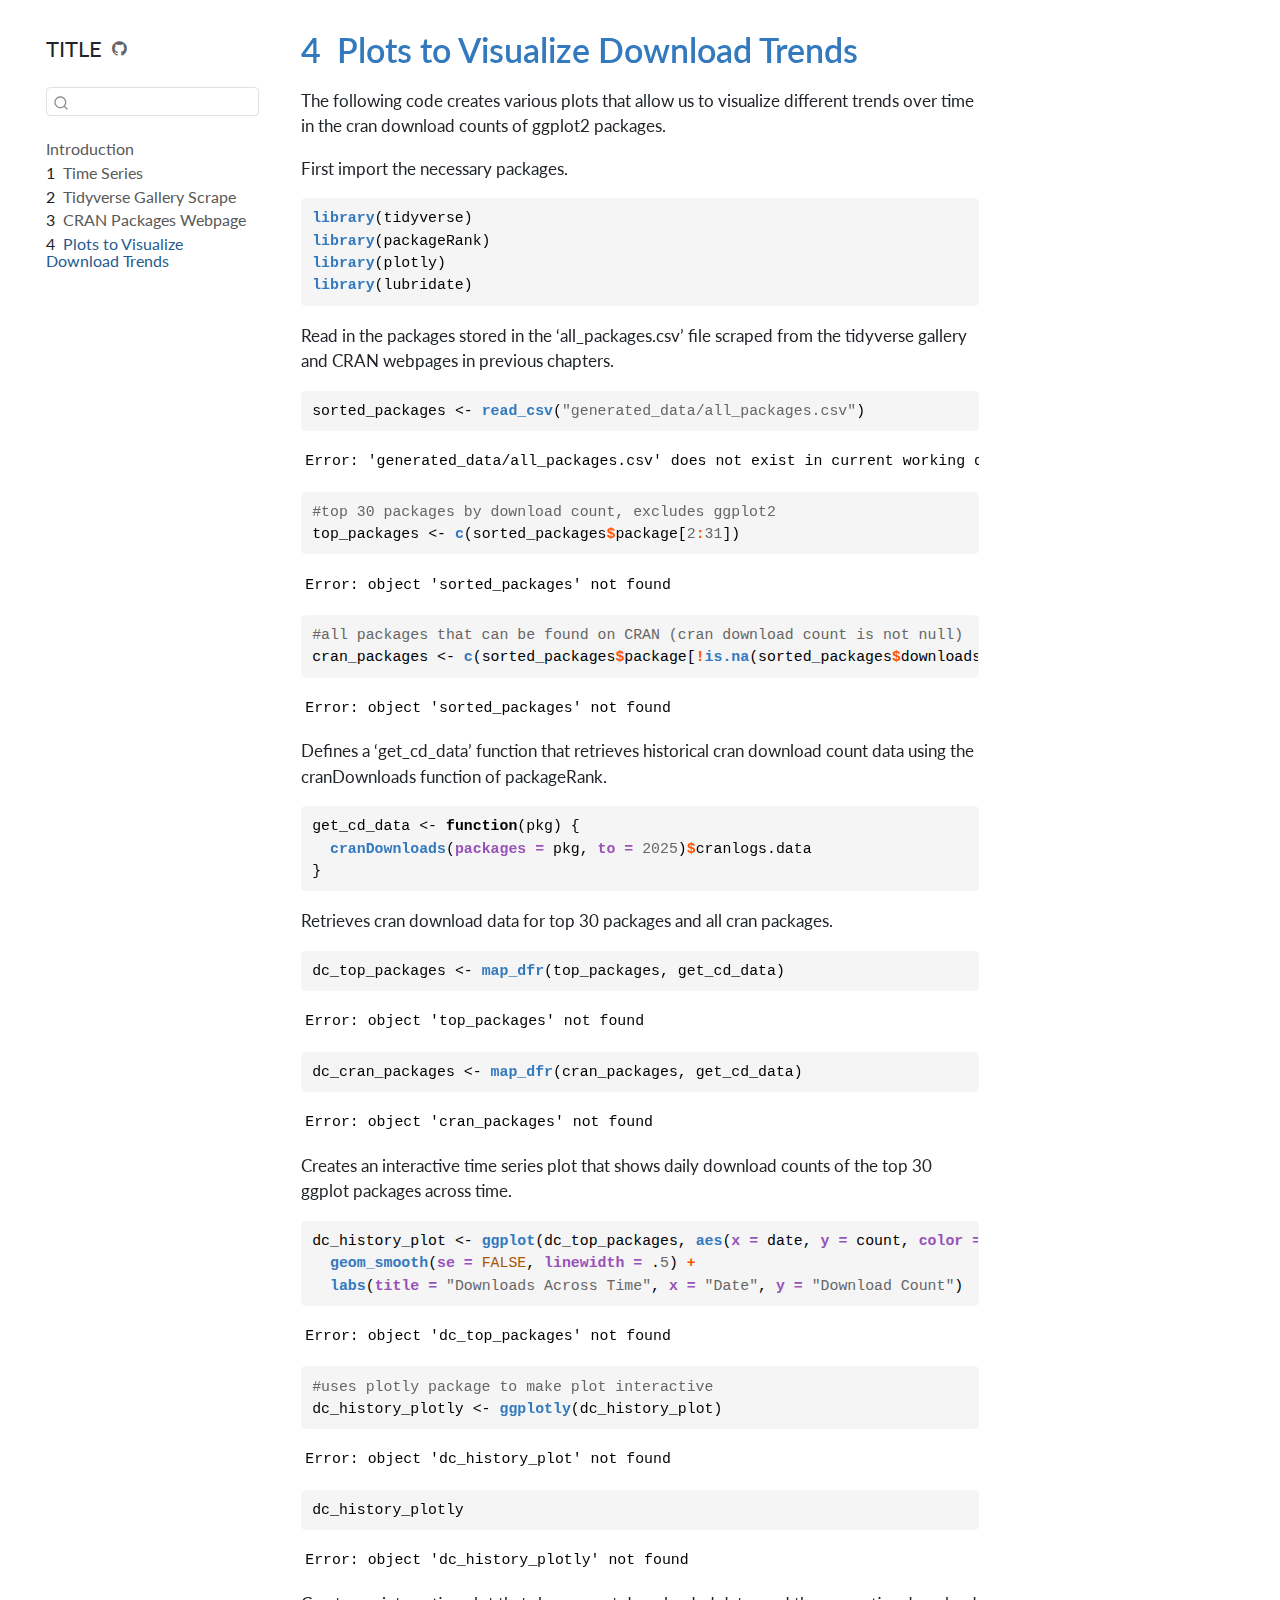
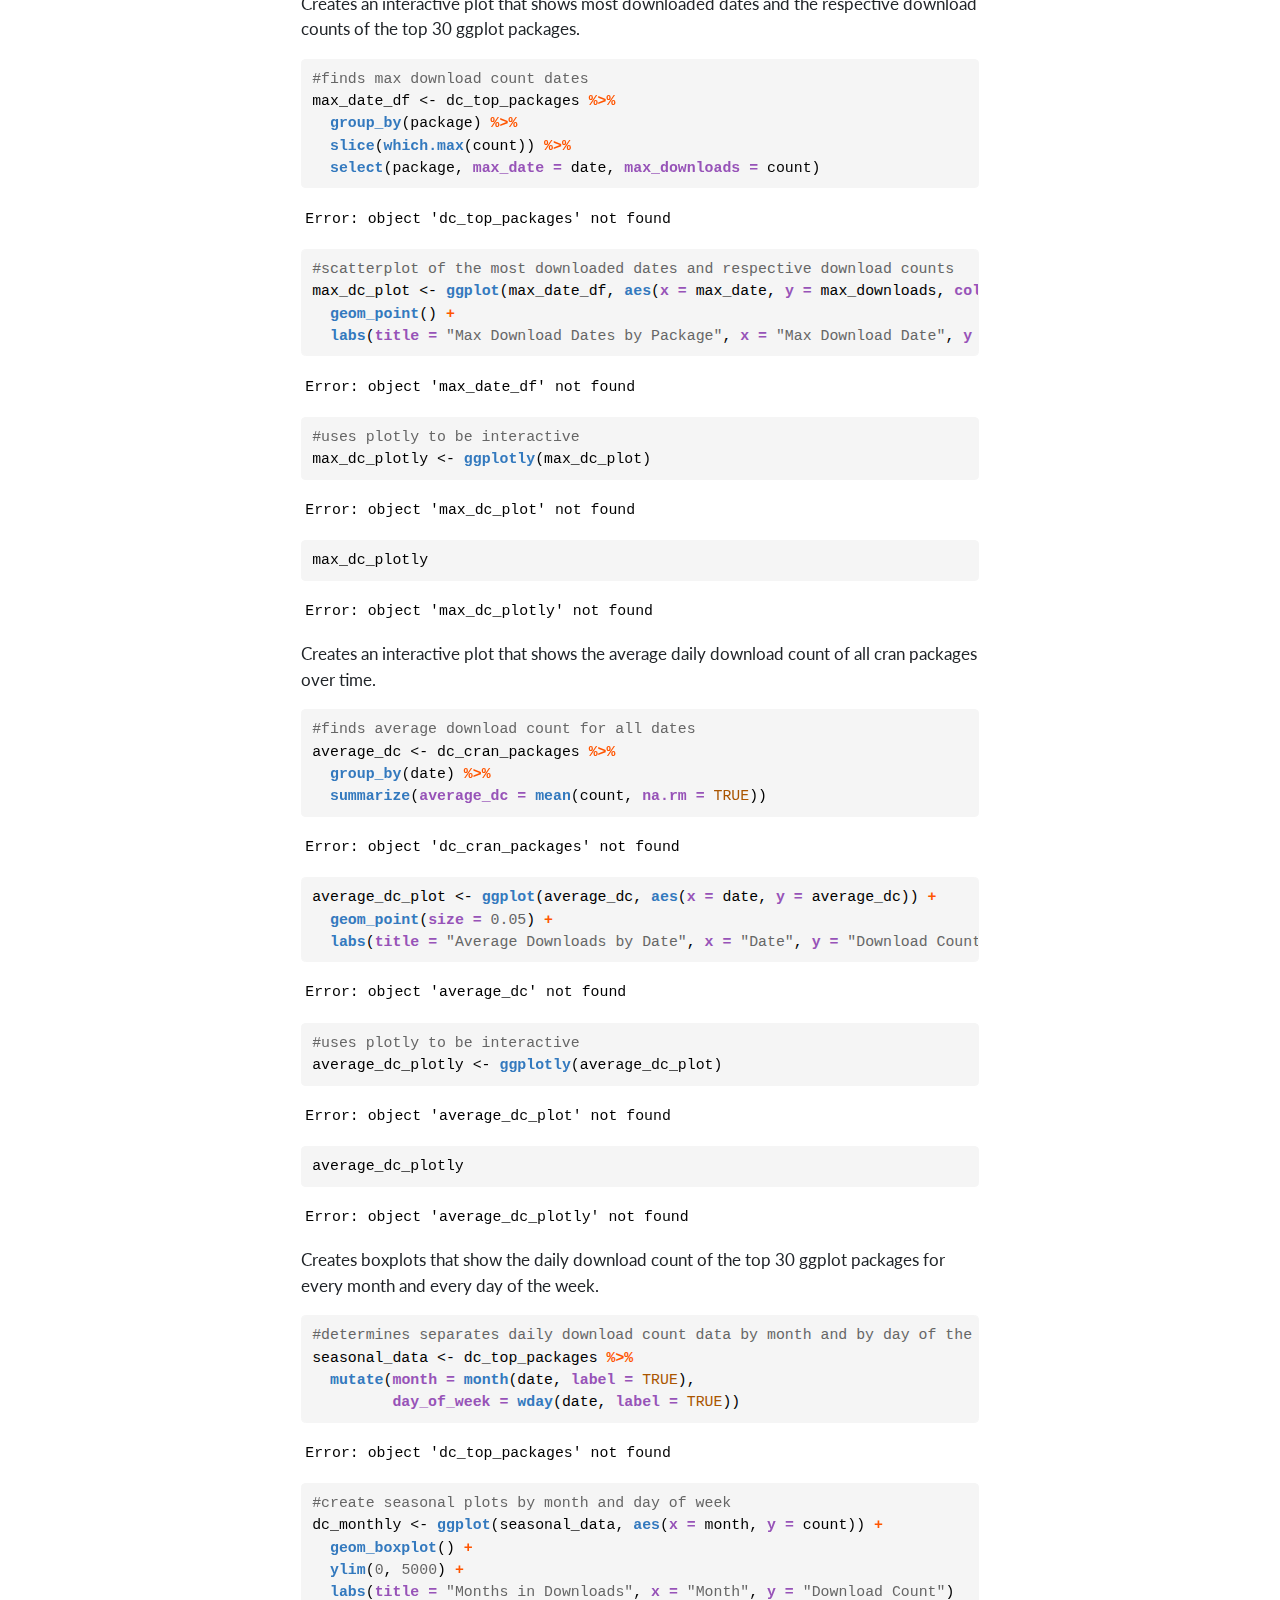
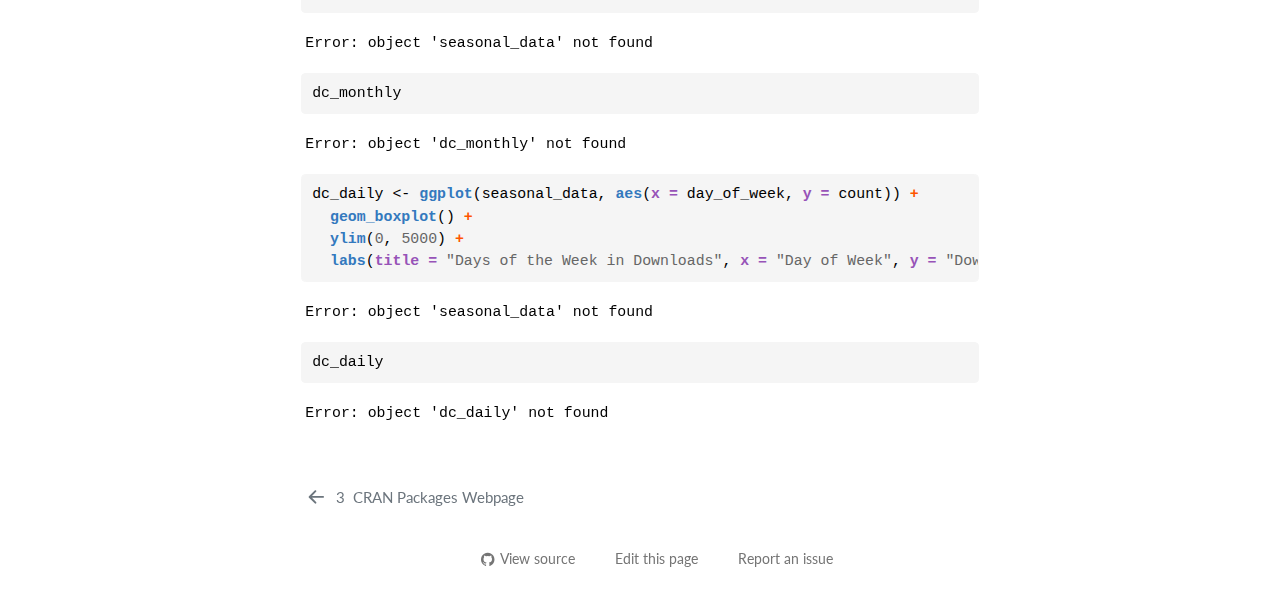
==== cd_plots.html @ 72f50c61 "Built site for gh-pages" ====
<!DOCTYPE html>
<html xmlns="http://www.w3.org/1999/xhtml" lang="en" xml:lang="en"><head>

<meta charset="utf-8">
<meta name="generator" content="quarto-1.6.42">

<meta name="viewport" content="width=device-width, initial-scale=1.0, user-scalable=yes">


<title>4&nbsp; Plots to Visualize Download Trends – TITLE</title>
<style>
code{white-space: pre-wrap;}
span.smallcaps{font-variant: small-caps;}
div.columns{display: flex; gap: min(4vw, 1.5em);}
div.column{flex: auto; overflow-x: auto;}
div.hanging-indent{margin-left: 1.5em; text-indent: -1.5em;}
ul.task-list{list-style: none;}
ul.task-list li input[type="checkbox"] {
  width: 0.8em;
  margin: 0 0.8em 0.2em -1em; /* quarto-specific, see https://github.com/quarto-dev/quarto-cli/issues/4556 */ 
  vertical-align: middle;
}
/* CSS for syntax highlighting */
pre > code.sourceCode { white-space: pre; position: relative; }
pre > code.sourceCode > span { line-height: 1.25; }
pre > code.sourceCode > span:empty { height: 1.2em; }
.sourceCode { overflow: visible; }
code.sourceCode > span { color: inherit; text-decoration: inherit; }
div.sourceCode { margin: 1em 0; }
pre.sourceCode { margin: 0; }
@media screen {
div.sourceCode { overflow: auto; }
}
@media print {
pre > code.sourceCode { white-space: pre-wrap; }
pre > code.sourceCode > span { display: inline-block; text-indent: -5em; padding-left: 5em; }
}
pre.numberSource code
  { counter-reset: source-line 0; }
pre.numberSource code > span
  { position: relative; left: -4em; counter-increment: source-line; }
pre.numberSource code > span > a:first-child::before
  { content: counter(source-line);
    position: relative; left: -1em; text-align: right; vertical-align: baseline;
    border: none; display: inline-block;
    -webkit-touch-callout: none; -webkit-user-select: none;
    -khtml-user-select: none; -moz-user-select: none;
    -ms-user-select: none; user-select: none;
    padding: 0 4px; width: 4em;
  }
pre.numberSource { margin-left: 3em;  padding-left: 4px; }
div.sourceCode
  {   }
@media screen {
pre > code.sourceCode > span > a:first-child::before { text-decoration: underline; }
}
</style>


<script src="site_libs/quarto-nav/quarto-nav.js"></script>
<script src="site_libs/quarto-nav/headroom.min.js"></script>
<script src="site_libs/clipboard/clipboard.min.js"></script>
<script src="site_libs/quarto-search/autocomplete.umd.js"></script>
<script src="site_libs/quarto-search/fuse.min.js"></script>
<script src="site_libs/quarto-search/quarto-search.js"></script>
<meta name="quarto:offset" content="./">
<link href="./cran_scrape.html" rel="prev">
<script src="site_libs/quarto-html/quarto.js"></script>
<script src="site_libs/quarto-html/popper.min.js"></script>
<script src="site_libs/quarto-html/tippy.umd.min.js"></script>
<script src="site_libs/quarto-html/anchor.min.js"></script>
<link href="site_libs/quarto-html/tippy.css" rel="stylesheet">
<link href="site_libs/quarto-html/quarto-syntax-highlighting-b891b38ab364706473ce60eca9eaa962.css" rel="stylesheet" id="quarto-text-highlighting-styles">
<script src="site_libs/bootstrap/bootstrap.min.js"></script>
<link href="site_libs/bootstrap/bootstrap-icons.css" rel="stylesheet">
<link href="site_libs/bootstrap/bootstrap-8e6ddb9742ebfa01f123bcba9d76fdf9.min.css" rel="stylesheet" append-hash="true" id="quarto-bootstrap" data-mode="light">
<script id="quarto-search-options" type="application/json">{
  "location": "sidebar",
  "copy-button": false,
  "collapse-after": 3,
  "panel-placement": "start",
  "type": "textbox",
  "limit": 50,
  "keyboard-shortcut": [
    "f",
    "/",
    "s"
  ],
  "show-item-context": false,
  "language": {
    "search-no-results-text": "No results",
    "search-matching-documents-text": "matching documents",
    "search-copy-link-title": "Copy link to search",
    "search-hide-matches-text": "Hide additional matches",
    "search-more-match-text": "more match in this document",
    "search-more-matches-text": "more matches in this document",
    "search-clear-button-title": "Clear",
    "search-text-placeholder": "",
    "search-detached-cancel-button-title": "Cancel",
    "search-submit-button-title": "Submit",
    "search-label": "Search"
  }
}</script>


</head>

<body class="nav-sidebar floating">

<div id="quarto-search-results"></div>
  <header id="quarto-header" class="headroom fixed-top">
  <nav class="quarto-secondary-nav">
    <div class="container-fluid d-flex">
      <button type="button" class="quarto-btn-toggle btn" data-bs-toggle="collapse" role="button" data-bs-target=".quarto-sidebar-collapse-item" aria-controls="quarto-sidebar" aria-expanded="false" aria-label="Toggle sidebar navigation" onclick="if (window.quartoToggleHeadroom) { window.quartoToggleHeadroom(); }">
        <i class="bi bi-layout-text-sidebar-reverse"></i>
      </button>
        <nav class="quarto-page-breadcrumbs" aria-label="breadcrumb"><ol class="breadcrumb"><li class="breadcrumb-item"><a href="./cd_plots.html"><span class="chapter-number">4</span>&nbsp; <span class="chapter-title">Plots to Visualize Download Trends</span></a></li></ol></nav>
        <a class="flex-grow-1" role="navigation" data-bs-toggle="collapse" data-bs-target=".quarto-sidebar-collapse-item" aria-controls="quarto-sidebar" aria-expanded="false" aria-label="Toggle sidebar navigation" onclick="if (window.quartoToggleHeadroom) { window.quartoToggleHeadroom(); }">      
        </a>
      <button type="button" class="btn quarto-search-button" aria-label="Search" onclick="window.quartoOpenSearch();">
        <i class="bi bi-search"></i>
      </button>
    </div>
  </nav>
</header>
<!-- content -->
<div id="quarto-content" class="quarto-container page-columns page-rows-contents page-layout-article">
<!-- sidebar -->
  <nav id="quarto-sidebar" class="sidebar collapse collapse-horizontal quarto-sidebar-collapse-item sidebar-navigation floating overflow-auto">
    <div class="pt-lg-2 mt-2 text-left sidebar-header">
    <div class="sidebar-title mb-0 py-0">
      <a href="./">TITLE</a> 
        <div class="sidebar-tools-main">
    <a href="https://github.com/jtr13/ggwork" title="Source Code" class="quarto-navigation-tool px-1" aria-label="Source Code"><i class="bi bi-github"></i></a>
</div>
    </div>
      </div>
        <div class="mt-2 flex-shrink-0 align-items-center">
        <div class="sidebar-search">
        <div id="quarto-search" class="" title="Search"></div>
        </div>
        </div>
    <div class="sidebar-menu-container"> 
    <ul class="list-unstyled mt-1">
        <li class="sidebar-item">
  <div class="sidebar-item-container"> 
  <a href="./index.html" class="sidebar-item-text sidebar-link">
 <span class="menu-text">Introduction</span></a>
  </div>
</li>
        <li class="sidebar-item">
  <div class="sidebar-item-container"> 
  <a href="./timeseries.html" class="sidebar-item-text sidebar-link">
 <span class="menu-text"><span class="chapter-number">1</span>&nbsp; <span class="chapter-title">Time Series</span></span></a>
  </div>
</li>
        <li class="sidebar-item">
  <div class="sidebar-item-container"> 
  <a href="./tidyverse_gallery_scrape.html" class="sidebar-item-text sidebar-link">
 <span class="menu-text"><span class="chapter-number">2</span>&nbsp; <span class="chapter-title">Tidyverse Gallery Scrape</span></span></a>
  </div>
</li>
        <li class="sidebar-item">
  <div class="sidebar-item-container"> 
  <a href="./cran_scrape.html" class="sidebar-item-text sidebar-link">
 <span class="menu-text"><span class="chapter-number">3</span>&nbsp; <span class="chapter-title">CRAN Packages Webpage</span></span></a>
  </div>
</li>
        <li class="sidebar-item">
  <div class="sidebar-item-container"> 
  <a href="./cd_plots.html" class="sidebar-item-text sidebar-link active">
 <span class="menu-text"><span class="chapter-number">4</span>&nbsp; <span class="chapter-title">Plots to Visualize Download Trends</span></span></a>
  </div>
</li>
    </ul>
    </div>
</nav>
<div id="quarto-sidebar-glass" class="quarto-sidebar-collapse-item" data-bs-toggle="collapse" data-bs-target=".quarto-sidebar-collapse-item"></div>
<!-- margin-sidebar -->
    <div id="quarto-margin-sidebar" class="sidebar margin-sidebar zindex-bottom">
        
    </div>
<!-- main -->
<main class="content" id="quarto-document-content">

<header id="title-block-header" class="quarto-title-block default">
<div class="quarto-title">
<h1 class="title"><span class="chapter-number">4</span>&nbsp; <span class="chapter-title">Plots to Visualize Download Trends</span></h1>
</div>



<div class="quarto-title-meta">

    
  
    
  </div>
  


</header>


<p>The following code creates various plots that allow us to visualize different trends over time in the cran download counts of ggplot2 packages.</p>
<p>First import the necessary packages.</p>
<div class="cell" data-layout-align="center">
<div class="sourceCode cell-code" id="cb1"><pre class="sourceCode r code-with-copy"><code class="sourceCode r"><span id="cb1-1"><a href="#cb1-1" aria-hidden="true" tabindex="-1"></a><span class="fu">library</span>(tidyverse)</span>
<span id="cb1-2"><a href="#cb1-2" aria-hidden="true" tabindex="-1"></a><span class="fu">library</span>(packageRank)</span>
<span id="cb1-3"><a href="#cb1-3" aria-hidden="true" tabindex="-1"></a><span class="fu">library</span>(plotly)</span>
<span id="cb1-4"><a href="#cb1-4" aria-hidden="true" tabindex="-1"></a><span class="fu">library</span>(lubridate)</span></code><button title="Copy to Clipboard" class="code-copy-button"><i class="bi"></i></button></pre></div>
</div>
<p>Read in the packages stored in the ‘all_packages.csv’ file scraped from the tidyverse gallery and CRAN webpages in previous chapters.</p>
<div class="cell" data-layout-align="center">
<div class="sourceCode cell-code" id="cb2"><pre class="sourceCode r code-with-copy"><code class="sourceCode r"><span id="cb2-1"><a href="#cb2-1" aria-hidden="true" tabindex="-1"></a>sorted_packages <span class="ot">&lt;-</span> <span class="fu">read_csv</span>(<span class="st">"generated_data/all_packages.csv"</span>)</span></code><button title="Copy to Clipboard" class="code-copy-button"><i class="bi"></i></button></pre></div>
<div class="cell-output cell-output-error">
<pre><code>Error: 'generated_data/all_packages.csv' does not exist in current working directory ('/home/runner/work/ggwork/ggwork').</code></pre>
</div>
<div class="sourceCode cell-code" id="cb4"><pre class="sourceCode r code-with-copy"><code class="sourceCode r"><span id="cb4-1"><a href="#cb4-1" aria-hidden="true" tabindex="-1"></a><span class="co">#top 30 packages by download count, excludes ggplot2</span></span>
<span id="cb4-2"><a href="#cb4-2" aria-hidden="true" tabindex="-1"></a>top_packages <span class="ot">&lt;-</span> <span class="fu">c</span>(sorted_packages<span class="sc">$</span>package[<span class="dv">2</span><span class="sc">:</span><span class="dv">31</span>])</span></code><button title="Copy to Clipboard" class="code-copy-button"><i class="bi"></i></button></pre></div>
<div class="cell-output cell-output-error">
<pre><code>Error: object 'sorted_packages' not found</code></pre>
</div>
<div class="sourceCode cell-code" id="cb6"><pre class="sourceCode r code-with-copy"><code class="sourceCode r"><span id="cb6-1"><a href="#cb6-1" aria-hidden="true" tabindex="-1"></a><span class="co">#all packages that can be found on CRAN (cran download count is not null)</span></span>
<span id="cb6-2"><a href="#cb6-2" aria-hidden="true" tabindex="-1"></a>cran_packages <span class="ot">&lt;-</span> <span class="fu">c</span>(sorted_packages<span class="sc">$</span>package[<span class="sc">!</span><span class="fu">is.na</span>(sorted_packages<span class="sc">$</span>downloads)])</span></code><button title="Copy to Clipboard" class="code-copy-button"><i class="bi"></i></button></pre></div>
<div class="cell-output cell-output-error">
<pre><code>Error: object 'sorted_packages' not found</code></pre>
</div>
</div>
<p>Defines a ‘get_cd_data’ function that retrieves historical cran download count data using the cranDownloads function of packageRank.</p>
<div class="cell" data-layout-align="center">
<div class="sourceCode cell-code" id="cb8"><pre class="sourceCode r code-with-copy"><code class="sourceCode r"><span id="cb8-1"><a href="#cb8-1" aria-hidden="true" tabindex="-1"></a>get_cd_data <span class="ot">&lt;-</span> <span class="cf">function</span>(pkg) {</span>
<span id="cb8-2"><a href="#cb8-2" aria-hidden="true" tabindex="-1"></a>  <span class="fu">cranDownloads</span>(<span class="at">packages =</span> pkg, <span class="at">to =</span> <span class="dv">2025</span>)<span class="sc">$</span>cranlogs.data</span>
<span id="cb8-3"><a href="#cb8-3" aria-hidden="true" tabindex="-1"></a>}</span></code><button title="Copy to Clipboard" class="code-copy-button"><i class="bi"></i></button></pre></div>
</div>
<p>Retrieves cran download data for top 30 packages and all cran packages.</p>
<div class="cell" data-layout-align="center">
<div class="sourceCode cell-code" id="cb9"><pre class="sourceCode r code-with-copy"><code class="sourceCode r"><span id="cb9-1"><a href="#cb9-1" aria-hidden="true" tabindex="-1"></a>dc_top_packages <span class="ot">&lt;-</span> <span class="fu">map_dfr</span>(top_packages, get_cd_data)</span></code><button title="Copy to Clipboard" class="code-copy-button"><i class="bi"></i></button></pre></div>
<div class="cell-output cell-output-error">
<pre><code>Error: object 'top_packages' not found</code></pre>
</div>
<div class="sourceCode cell-code" id="cb11"><pre class="sourceCode r code-with-copy"><code class="sourceCode r"><span id="cb11-1"><a href="#cb11-1" aria-hidden="true" tabindex="-1"></a>dc_cran_packages <span class="ot">&lt;-</span> <span class="fu">map_dfr</span>(cran_packages, get_cd_data)</span></code><button title="Copy to Clipboard" class="code-copy-button"><i class="bi"></i></button></pre></div>
<div class="cell-output cell-output-error">
<pre><code>Error: object 'cran_packages' not found</code></pre>
</div>
</div>
<p>Creates an interactive time series plot that shows daily download counts of the top 30 ggplot packages across time.</p>
<div class="cell" data-layout-align="center">
<div class="sourceCode cell-code" id="cb13"><pre class="sourceCode r code-with-copy"><code class="sourceCode r"><span id="cb13-1"><a href="#cb13-1" aria-hidden="true" tabindex="-1"></a>dc_history_plot <span class="ot">&lt;-</span> <span class="fu">ggplot</span>(dc_top_packages, <span class="fu">aes</span>(<span class="at">x =</span> date, <span class="at">y =</span> count, <span class="at">color =</span> package)) <span class="sc">+</span> </span>
<span id="cb13-2"><a href="#cb13-2" aria-hidden="true" tabindex="-1"></a>  <span class="fu">geom_smooth</span>(<span class="at">se =</span> <span class="cn">FALSE</span>, <span class="at">linewidth =</span> .<span class="dv">5</span>) <span class="sc">+</span></span>
<span id="cb13-3"><a href="#cb13-3" aria-hidden="true" tabindex="-1"></a>  <span class="fu">labs</span>(<span class="at">title =</span> <span class="st">"Downloads Across Time"</span>, <span class="at">x =</span> <span class="st">"Date"</span>, <span class="at">y =</span> <span class="st">"Download Count"</span>)</span></code><button title="Copy to Clipboard" class="code-copy-button"><i class="bi"></i></button></pre></div>
<div class="cell-output cell-output-error">
<pre><code>Error: object 'dc_top_packages' not found</code></pre>
</div>
<div class="sourceCode cell-code" id="cb15"><pre class="sourceCode r code-with-copy"><code class="sourceCode r"><span id="cb15-1"><a href="#cb15-1" aria-hidden="true" tabindex="-1"></a><span class="co">#uses plotly package to make plot interactive</span></span>
<span id="cb15-2"><a href="#cb15-2" aria-hidden="true" tabindex="-1"></a>dc_history_plotly <span class="ot">&lt;-</span> <span class="fu">ggplotly</span>(dc_history_plot)</span></code><button title="Copy to Clipboard" class="code-copy-button"><i class="bi"></i></button></pre></div>
<div class="cell-output cell-output-error">
<pre><code>Error: object 'dc_history_plot' not found</code></pre>
</div>
<div class="sourceCode cell-code" id="cb17"><pre class="sourceCode r code-with-copy"><code class="sourceCode r"><span id="cb17-1"><a href="#cb17-1" aria-hidden="true" tabindex="-1"></a>dc_history_plotly</span></code><button title="Copy to Clipboard" class="code-copy-button"><i class="bi"></i></button></pre></div>
<div class="cell-output cell-output-error">
<pre><code>Error: object 'dc_history_plotly' not found</code></pre>
</div>
</div>
<p>Creates an interactive plot that shows most downloaded dates and the respective download counts of the top 30 ggplot packages.</p>
<div class="cell" data-layout-align="center">
<div class="sourceCode cell-code" id="cb19"><pre class="sourceCode r code-with-copy"><code class="sourceCode r"><span id="cb19-1"><a href="#cb19-1" aria-hidden="true" tabindex="-1"></a><span class="co">#finds max download count dates</span></span>
<span id="cb19-2"><a href="#cb19-2" aria-hidden="true" tabindex="-1"></a>max_date_df <span class="ot">&lt;-</span> dc_top_packages <span class="sc">%&gt;%</span></span>
<span id="cb19-3"><a href="#cb19-3" aria-hidden="true" tabindex="-1"></a>  <span class="fu">group_by</span>(package) <span class="sc">%&gt;%</span></span>
<span id="cb19-4"><a href="#cb19-4" aria-hidden="true" tabindex="-1"></a>  <span class="fu">slice</span>(<span class="fu">which.max</span>(count)) <span class="sc">%&gt;%</span></span>
<span id="cb19-5"><a href="#cb19-5" aria-hidden="true" tabindex="-1"></a>  <span class="fu">select</span>(package, <span class="at">max_date =</span> date, <span class="at">max_downloads =</span> count)</span></code><button title="Copy to Clipboard" class="code-copy-button"><i class="bi"></i></button></pre></div>
<div class="cell-output cell-output-error">
<pre><code>Error: object 'dc_top_packages' not found</code></pre>
</div>
<div class="sourceCode cell-code" id="cb21"><pre class="sourceCode r code-with-copy"><code class="sourceCode r"><span id="cb21-1"><a href="#cb21-1" aria-hidden="true" tabindex="-1"></a><span class="co">#scatterplot of the most downloaded dates and respective download counts</span></span>
<span id="cb21-2"><a href="#cb21-2" aria-hidden="true" tabindex="-1"></a>max_dc_plot <span class="ot">&lt;-</span> <span class="fu">ggplot</span>(max_date_df, <span class="fu">aes</span>(<span class="at">x =</span> max_date, <span class="at">y =</span> max_downloads, <span class="at">color =</span> package)) <span class="sc">+</span></span>
<span id="cb21-3"><a href="#cb21-3" aria-hidden="true" tabindex="-1"></a>  <span class="fu">geom_point</span>() <span class="sc">+</span></span>
<span id="cb21-4"><a href="#cb21-4" aria-hidden="true" tabindex="-1"></a>  <span class="fu">labs</span>(<span class="at">title =</span> <span class="st">"Max Download Dates by Package"</span>, <span class="at">x =</span> <span class="st">"Max Download Date"</span>, <span class="at">y =</span> <span class="st">"Download Count"</span>)</span></code><button title="Copy to Clipboard" class="code-copy-button"><i class="bi"></i></button></pre></div>
<div class="cell-output cell-output-error">
<pre><code>Error: object 'max_date_df' not found</code></pre>
</div>
<div class="sourceCode cell-code" id="cb23"><pre class="sourceCode r code-with-copy"><code class="sourceCode r"><span id="cb23-1"><a href="#cb23-1" aria-hidden="true" tabindex="-1"></a><span class="co">#uses plotly to be interactive</span></span>
<span id="cb23-2"><a href="#cb23-2" aria-hidden="true" tabindex="-1"></a>max_dc_plotly <span class="ot">&lt;-</span> <span class="fu">ggplotly</span>(max_dc_plot)</span></code><button title="Copy to Clipboard" class="code-copy-button"><i class="bi"></i></button></pre></div>
<div class="cell-output cell-output-error">
<pre><code>Error: object 'max_dc_plot' not found</code></pre>
</div>
<div class="sourceCode cell-code" id="cb25"><pre class="sourceCode r code-with-copy"><code class="sourceCode r"><span id="cb25-1"><a href="#cb25-1" aria-hidden="true" tabindex="-1"></a>max_dc_plotly</span></code><button title="Copy to Clipboard" class="code-copy-button"><i class="bi"></i></button></pre></div>
<div class="cell-output cell-output-error">
<pre><code>Error: object 'max_dc_plotly' not found</code></pre>
</div>
</div>
<p>Creates an interactive plot that shows the average daily download count of all cran packages over time.</p>
<div class="cell" data-layout-align="center">
<div class="sourceCode cell-code" id="cb27"><pre class="sourceCode r code-with-copy"><code class="sourceCode r"><span id="cb27-1"><a href="#cb27-1" aria-hidden="true" tabindex="-1"></a><span class="co">#finds average download count for all dates</span></span>
<span id="cb27-2"><a href="#cb27-2" aria-hidden="true" tabindex="-1"></a>average_dc <span class="ot">&lt;-</span> dc_cran_packages <span class="sc">%&gt;%</span></span>
<span id="cb27-3"><a href="#cb27-3" aria-hidden="true" tabindex="-1"></a>  <span class="fu">group_by</span>(date) <span class="sc">%&gt;%</span></span>
<span id="cb27-4"><a href="#cb27-4" aria-hidden="true" tabindex="-1"></a>  <span class="fu">summarize</span>(<span class="at">average_dc =</span> <span class="fu">mean</span>(count, <span class="at">na.rm =</span> <span class="cn">TRUE</span>))</span></code><button title="Copy to Clipboard" class="code-copy-button"><i class="bi"></i></button></pre></div>
<div class="cell-output cell-output-error">
<pre><code>Error: object 'dc_cran_packages' not found</code></pre>
</div>
<div class="sourceCode cell-code" id="cb29"><pre class="sourceCode r code-with-copy"><code class="sourceCode r"><span id="cb29-1"><a href="#cb29-1" aria-hidden="true" tabindex="-1"></a>average_dc_plot <span class="ot">&lt;-</span> <span class="fu">ggplot</span>(average_dc, <span class="fu">aes</span>(<span class="at">x =</span> date, <span class="at">y =</span> average_dc)) <span class="sc">+</span> </span>
<span id="cb29-2"><a href="#cb29-2" aria-hidden="true" tabindex="-1"></a>  <span class="fu">geom_point</span>(<span class="at">size =</span> <span class="fl">0.05</span>) <span class="sc">+</span></span>
<span id="cb29-3"><a href="#cb29-3" aria-hidden="true" tabindex="-1"></a>  <span class="fu">labs</span>(<span class="at">title =</span> <span class="st">"Average Downloads by Date"</span>, <span class="at">x =</span> <span class="st">"Date"</span>, <span class="at">y =</span> <span class="st">"Download Count"</span>)</span></code><button title="Copy to Clipboard" class="code-copy-button"><i class="bi"></i></button></pre></div>
<div class="cell-output cell-output-error">
<pre><code>Error: object 'average_dc' not found</code></pre>
</div>
<div class="sourceCode cell-code" id="cb31"><pre class="sourceCode r code-with-copy"><code class="sourceCode r"><span id="cb31-1"><a href="#cb31-1" aria-hidden="true" tabindex="-1"></a><span class="co">#uses plotly to be interactive</span></span>
<span id="cb31-2"><a href="#cb31-2" aria-hidden="true" tabindex="-1"></a>average_dc_plotly <span class="ot">&lt;-</span> <span class="fu">ggplotly</span>(average_dc_plot)</span></code><button title="Copy to Clipboard" class="code-copy-button"><i class="bi"></i></button></pre></div>
<div class="cell-output cell-output-error">
<pre><code>Error: object 'average_dc_plot' not found</code></pre>
</div>
<div class="sourceCode cell-code" id="cb33"><pre class="sourceCode r code-with-copy"><code class="sourceCode r"><span id="cb33-1"><a href="#cb33-1" aria-hidden="true" tabindex="-1"></a>average_dc_plotly</span></code><button title="Copy to Clipboard" class="code-copy-button"><i class="bi"></i></button></pre></div>
<div class="cell-output cell-output-error">
<pre><code>Error: object 'average_dc_plotly' not found</code></pre>
</div>
</div>
<p>Creates boxplots that show the daily download count of the top 30 ggplot packages for every month and every day of the week.</p>
<div class="cell" data-layout-align="center">
<div class="sourceCode cell-code" id="cb35"><pre class="sourceCode r code-with-copy"><code class="sourceCode r"><span id="cb35-1"><a href="#cb35-1" aria-hidden="true" tabindex="-1"></a><span class="co">#determines separates daily download count data by month and by day of the week </span></span>
<span id="cb35-2"><a href="#cb35-2" aria-hidden="true" tabindex="-1"></a>seasonal_data <span class="ot">&lt;-</span> dc_top_packages <span class="sc">%&gt;%</span></span>
<span id="cb35-3"><a href="#cb35-3" aria-hidden="true" tabindex="-1"></a>  <span class="fu">mutate</span>(<span class="at">month =</span> <span class="fu">month</span>(date, <span class="at">label =</span> <span class="cn">TRUE</span>),</span>
<span id="cb35-4"><a href="#cb35-4" aria-hidden="true" tabindex="-1"></a>         <span class="at">day_of_week =</span> <span class="fu">wday</span>(date, <span class="at">label =</span> <span class="cn">TRUE</span>))</span></code><button title="Copy to Clipboard" class="code-copy-button"><i class="bi"></i></button></pre></div>
<div class="cell-output cell-output-error">
<pre><code>Error: object 'dc_top_packages' not found</code></pre>
</div>
<div class="sourceCode cell-code" id="cb37"><pre class="sourceCode r code-with-copy"><code class="sourceCode r"><span id="cb37-1"><a href="#cb37-1" aria-hidden="true" tabindex="-1"></a><span class="co">#create seasonal plots by month and day of week</span></span>
<span id="cb37-2"><a href="#cb37-2" aria-hidden="true" tabindex="-1"></a>dc_monthly <span class="ot">&lt;-</span> <span class="fu">ggplot</span>(seasonal_data, <span class="fu">aes</span>(<span class="at">x =</span> month, <span class="at">y =</span> count)) <span class="sc">+</span></span>
<span id="cb37-3"><a href="#cb37-3" aria-hidden="true" tabindex="-1"></a>  <span class="fu">geom_boxplot</span>() <span class="sc">+</span></span>
<span id="cb37-4"><a href="#cb37-4" aria-hidden="true" tabindex="-1"></a>  <span class="fu">ylim</span>(<span class="dv">0</span>, <span class="dv">5000</span>) <span class="sc">+</span></span>
<span id="cb37-5"><a href="#cb37-5" aria-hidden="true" tabindex="-1"></a>  <span class="fu">labs</span>(<span class="at">title =</span> <span class="st">"Months in Downloads"</span>, <span class="at">x =</span> <span class="st">"Month"</span>, <span class="at">y =</span> <span class="st">"Download Count"</span>)</span></code><button title="Copy to Clipboard" class="code-copy-button"><i class="bi"></i></button></pre></div>
<div class="cell-output cell-output-error">
<pre><code>Error: object 'seasonal_data' not found</code></pre>
</div>
<div class="sourceCode cell-code" id="cb39"><pre class="sourceCode r code-with-copy"><code class="sourceCode r"><span id="cb39-1"><a href="#cb39-1" aria-hidden="true" tabindex="-1"></a>dc_monthly</span></code><button title="Copy to Clipboard" class="code-copy-button"><i class="bi"></i></button></pre></div>
<div class="cell-output cell-output-error">
<pre><code>Error: object 'dc_monthly' not found</code></pre>
</div>
<div class="sourceCode cell-code" id="cb41"><pre class="sourceCode r code-with-copy"><code class="sourceCode r"><span id="cb41-1"><a href="#cb41-1" aria-hidden="true" tabindex="-1"></a>dc_daily <span class="ot">&lt;-</span> <span class="fu">ggplot</span>(seasonal_data, <span class="fu">aes</span>(<span class="at">x =</span> day_of_week, <span class="at">y =</span> count)) <span class="sc">+</span></span>
<span id="cb41-2"><a href="#cb41-2" aria-hidden="true" tabindex="-1"></a>  <span class="fu">geom_boxplot</span>() <span class="sc">+</span></span>
<span id="cb41-3"><a href="#cb41-3" aria-hidden="true" tabindex="-1"></a>  <span class="fu">ylim</span>(<span class="dv">0</span>, <span class="dv">5000</span>) <span class="sc">+</span></span>
<span id="cb41-4"><a href="#cb41-4" aria-hidden="true" tabindex="-1"></a>  <span class="fu">labs</span>(<span class="at">title =</span> <span class="st">"Days of the Week in Downloads"</span>, <span class="at">x =</span> <span class="st">"Day of Week"</span>, <span class="at">y =</span> <span class="st">"Download Count"</span>)</span></code><button title="Copy to Clipboard" class="code-copy-button"><i class="bi"></i></button></pre></div>
<div class="cell-output cell-output-error">
<pre><code>Error: object 'seasonal_data' not found</code></pre>
</div>
<div class="sourceCode cell-code" id="cb43"><pre class="sourceCode r code-with-copy"><code class="sourceCode r"><span id="cb43-1"><a href="#cb43-1" aria-hidden="true" tabindex="-1"></a>dc_daily</span></code><button title="Copy to Clipboard" class="code-copy-button"><i class="bi"></i></button></pre></div>
<div class="cell-output cell-output-error">
<pre><code>Error: object 'dc_daily' not found</code></pre>
</div>
</div>



</main> <!-- /main -->
<script id="quarto-html-after-body" type="application/javascript">
window.document.addEventListener("DOMContentLoaded", function (event) {
  const toggleBodyColorMode = (bsSheetEl) => {
    const mode = bsSheetEl.getAttribute("data-mode");
    const bodyEl = window.document.querySelector("body");
    if (mode === "dark") {
      bodyEl.classList.add("quarto-dark");
      bodyEl.classList.remove("quarto-light");
    } else {
      bodyEl.classList.add("quarto-light");
      bodyEl.classList.remove("quarto-dark");
    }
  }
  const toggleBodyColorPrimary = () => {
    const bsSheetEl = window.document.querySelector("link#quarto-bootstrap");
    if (bsSheetEl) {
      toggleBodyColorMode(bsSheetEl);
    }
  }
  toggleBodyColorPrimary();  
  const icon = "";
  const anchorJS = new window.AnchorJS();
  anchorJS.options = {
    placement: 'right',
    icon: icon
  };
  anchorJS.add('.anchored');
  const isCodeAnnotation = (el) => {
    for (const clz of el.classList) {
      if (clz.startsWith('code-annotation-')) {                     
        return true;
      }
    }
    return false;
  }
  const onCopySuccess = function(e) {
    // button target
    const button = e.trigger;
    // don't keep focus
    button.blur();
    // flash "checked"
    button.classList.add('code-copy-button-checked');
    var currentTitle = button.getAttribute("title");
    button.setAttribute("title", "Copied!");
    let tooltip;
    if (window.bootstrap) {
      button.setAttribute("data-bs-toggle", "tooltip");
      button.setAttribute("data-bs-placement", "left");
      button.setAttribute("data-bs-title", "Copied!");
      tooltip = new bootstrap.Tooltip(button, 
        { trigger: "manual", 
          customClass: "code-copy-button-tooltip",
          offset: [0, -8]});
      tooltip.show();    
    }
    setTimeout(function() {
      if (tooltip) {
        tooltip.hide();
        button.removeAttribute("data-bs-title");
        button.removeAttribute("data-bs-toggle");
        button.removeAttribute("data-bs-placement");
      }
      button.setAttribute("title", currentTitle);
      button.classList.remove('code-copy-button-checked');
    }, 1000);
    // clear code selection
    e.clearSelection();
  }
  const getTextToCopy = function(trigger) {
      const codeEl = trigger.previousElementSibling.cloneNode(true);
      for (const childEl of codeEl.children) {
        if (isCodeAnnotation(childEl)) {
          childEl.remove();
        }
      }
      return codeEl.innerText;
  }
  const clipboard = new window.ClipboardJS('.code-copy-button:not([data-in-quarto-modal])', {
    text: getTextToCopy
  });
  clipboard.on('success', onCopySuccess);
  if (window.document.getElementById('quarto-embedded-source-code-modal')) {
    const clipboardModal = new window.ClipboardJS('.code-copy-button[data-in-quarto-modal]', {
      text: getTextToCopy,
      container: window.document.getElementById('quarto-embedded-source-code-modal')
    });
    clipboardModal.on('success', onCopySuccess);
  }
    var localhostRegex = new RegExp(/^(?:http|https):\/\/localhost\:?[0-9]*\//);
    var mailtoRegex = new RegExp(/^mailto:/);
      var filterRegex = new RegExp("https:\/\/jtr13\.github\.io\/ggwork");
    var isInternal = (href) => {
        return filterRegex.test(href) || localhostRegex.test(href) || mailtoRegex.test(href);
    }
    // Inspect non-navigation links and adorn them if external
 	var links = window.document.querySelectorAll('a[href]:not(.nav-link):not(.navbar-brand):not(.toc-action):not(.sidebar-link):not(.sidebar-item-toggle):not(.pagination-link):not(.no-external):not([aria-hidden]):not(.dropdown-item):not(.quarto-navigation-tool):not(.about-link)');
    for (var i=0; i<links.length; i++) {
      const link = links[i];
      if (!isInternal(link.href)) {
        // undo the damage that might have been done by quarto-nav.js in the case of
        // links that we want to consider external
        if (link.dataset.originalHref !== undefined) {
          link.href = link.dataset.originalHref;
        }
      }
    }
  function tippyHover(el, contentFn, onTriggerFn, onUntriggerFn) {
    const config = {
      allowHTML: true,
      maxWidth: 500,
      delay: 100,
      arrow: false,
      appendTo: function(el) {
          return el.parentElement;
      },
      interactive: true,
      interactiveBorder: 10,
      theme: 'quarto',
      placement: 'bottom-start',
    };
    if (contentFn) {
      config.content = contentFn;
    }
    if (onTriggerFn) {
      config.onTrigger = onTriggerFn;
    }
    if (onUntriggerFn) {
      config.onUntrigger = onUntriggerFn;
    }
    window.tippy(el, config); 
  }
  const noterefs = window.document.querySelectorAll('a[role="doc-noteref"]');
  for (var i=0; i<noterefs.length; i++) {
    const ref = noterefs[i];
    tippyHover(ref, function() {
      // use id or data attribute instead here
      let href = ref.getAttribute('data-footnote-href') || ref.getAttribute('href');
      try { href = new URL(href).hash; } catch {}
      const id = href.replace(/^#\/?/, "");
      const note = window.document.getElementById(id);
      if (note) {
        return note.innerHTML;
      } else {
        return "";
      }
    });
  }
  const xrefs = window.document.querySelectorAll('a.quarto-xref');
  const processXRef = (id, note) => {
    // Strip column container classes
    const stripColumnClz = (el) => {
      el.classList.remove("page-full", "page-columns");
      if (el.children) {
        for (const child of el.children) {
          stripColumnClz(child);
        }
      }
    }
    stripColumnClz(note)
    if (id === null || id.startsWith('sec-')) {
      // Special case sections, only their first couple elements
      const container = document.createElement("div");
      if (note.children && note.children.length > 2) {
        container.appendChild(note.children[0].cloneNode(true));
        for (let i = 1; i < note.children.length; i++) {
          const child = note.children[i];
          if (child.tagName === "P" && child.innerText === "") {
            continue;
          } else {
            container.appendChild(child.cloneNode(true));
            break;
          }
        }
        if (window.Quarto?.typesetMath) {
          window.Quarto.typesetMath(container);
        }
        return container.innerHTML
      } else {
        if (window.Quarto?.typesetMath) {
          window.Quarto.typesetMath(note);
        }
        return note.innerHTML;
      }
    } else {
      // Remove any anchor links if they are present
      const anchorLink = note.querySelector('a.anchorjs-link');
      if (anchorLink) {
        anchorLink.remove();
      }
      if (window.Quarto?.typesetMath) {
        window.Quarto.typesetMath(note);
      }
      if (note.classList.contains("callout")) {
        return note.outerHTML;
      } else {
        return note.innerHTML;
      }
    }
  }
  for (var i=0; i<xrefs.length; i++) {
    const xref = xrefs[i];
    tippyHover(xref, undefined, function(instance) {
      instance.disable();
      let url = xref.getAttribute('href');
      let hash = undefined; 
      if (url.startsWith('#')) {
        hash = url;
      } else {
        try { hash = new URL(url).hash; } catch {}
      }
      if (hash) {
        const id = hash.replace(/^#\/?/, "");
        const note = window.document.getElementById(id);
        if (note !== null) {
          try {
            const html = processXRef(id, note.cloneNode(true));
            instance.setContent(html);
          } finally {
            instance.enable();
            instance.show();
          }
        } else {
          // See if we can fetch this
          fetch(url.split('#')[0])
          .then(res => res.text())
          .then(html => {
            const parser = new DOMParser();
            const htmlDoc = parser.parseFromString(html, "text/html");
            const note = htmlDoc.getElementById(id);
            if (note !== null) {
              const html = processXRef(id, note);
              instance.setContent(html);
            } 
          }).finally(() => {
            instance.enable();
            instance.show();
          });
        }
      } else {
        // See if we can fetch a full url (with no hash to target)
        // This is a special case and we should probably do some content thinning / targeting
        fetch(url)
        .then(res => res.text())
        .then(html => {
          const parser = new DOMParser();
          const htmlDoc = parser.parseFromString(html, "text/html");
          const note = htmlDoc.querySelector('main.content');
          if (note !== null) {
            // This should only happen for chapter cross references
            // (since there is no id in the URL)
            // remove the first header
            if (note.children.length > 0 && note.children[0].tagName === "HEADER") {
              note.children[0].remove();
            }
            const html = processXRef(null, note);
            instance.setContent(html);
          } 
        }).finally(() => {
          instance.enable();
          instance.show();
        });
      }
    }, function(instance) {
    });
  }
      let selectedAnnoteEl;
      const selectorForAnnotation = ( cell, annotation) => {
        let cellAttr = 'data-code-cell="' + cell + '"';
        let lineAttr = 'data-code-annotation="' +  annotation + '"';
        const selector = 'span[' + cellAttr + '][' + lineAttr + ']';
        return selector;
      }
      const selectCodeLines = (annoteEl) => {
        const doc = window.document;
        const targetCell = annoteEl.getAttribute("data-target-cell");
        const targetAnnotation = annoteEl.getAttribute("data-target-annotation");
        const annoteSpan = window.document.querySelector(selectorForAnnotation(targetCell, targetAnnotation));
        const lines = annoteSpan.getAttribute("data-code-lines").split(",");
        const lineIds = lines.map((line) => {
          return targetCell + "-" + line;
        })
        let top = null;
        let height = null;
        let parent = null;
        if (lineIds.length > 0) {
            //compute the position of the single el (top and bottom and make a div)
            const el = window.document.getElementById(lineIds[0]);
            top = el.offsetTop;
            height = el.offsetHeight;
            parent = el.parentElement.parentElement;
          if (lineIds.length > 1) {
            const lastEl = window.document.getElementById(lineIds[lineIds.length - 1]);
            const bottom = lastEl.offsetTop + lastEl.offsetHeight;
            height = bottom - top;
          }
          if (top !== null && height !== null && parent !== null) {
            // cook up a div (if necessary) and position it 
            let div = window.document.getElementById("code-annotation-line-highlight");
            if (div === null) {
              div = window.document.createElement("div");
              div.setAttribute("id", "code-annotation-line-highlight");
              div.style.position = 'absolute';
              parent.appendChild(div);
            }
            div.style.top = top - 2 + "px";
            div.style.height = height + 4 + "px";
            div.style.left = 0;
            let gutterDiv = window.document.getElementById("code-annotation-line-highlight-gutter");
            if (gutterDiv === null) {
              gutterDiv = window.document.createElement("div");
              gutterDiv.setAttribute("id", "code-annotation-line-highlight-gutter");
              gutterDiv.style.position = 'absolute';
              const codeCell = window.document.getElementById(targetCell);
              const gutter = codeCell.querySelector('.code-annotation-gutter');
              gutter.appendChild(gutterDiv);
            }
            gutterDiv.style.top = top - 2 + "px";
            gutterDiv.style.height = height + 4 + "px";
          }
          selectedAnnoteEl = annoteEl;
        }
      };
      const unselectCodeLines = () => {
        const elementsIds = ["code-annotation-line-highlight", "code-annotation-line-highlight-gutter"];
        elementsIds.forEach((elId) => {
          const div = window.document.getElementById(elId);
          if (div) {
            div.remove();
          }
        });
        selectedAnnoteEl = undefined;
      };
        // Handle positioning of the toggle
    window.addEventListener(
      "resize",
      throttle(() => {
        elRect = undefined;
        if (selectedAnnoteEl) {
          selectCodeLines(selectedAnnoteEl);
        }
      }, 10)
    );
    function throttle(fn, ms) {
    let throttle = false;
    let timer;
      return (...args) => {
        if(!throttle) { // first call gets through
            fn.apply(this, args);
            throttle = true;
        } else { // all the others get throttled
            if(timer) clearTimeout(timer); // cancel #2
            timer = setTimeout(() => {
              fn.apply(this, args);
              timer = throttle = false;
            }, ms);
        }
      };
    }
      // Attach click handler to the DT
      const annoteDls = window.document.querySelectorAll('dt[data-target-cell]');
      for (const annoteDlNode of annoteDls) {
        annoteDlNode.addEventListener('click', (event) => {
          const clickedEl = event.target;
          if (clickedEl !== selectedAnnoteEl) {
            unselectCodeLines();
            const activeEl = window.document.querySelector('dt[data-target-cell].code-annotation-active');
            if (activeEl) {
              activeEl.classList.remove('code-annotation-active');
            }
            selectCodeLines(clickedEl);
            clickedEl.classList.add('code-annotation-active');
          } else {
            // Unselect the line
            unselectCodeLines();
            clickedEl.classList.remove('code-annotation-active');
          }
        });
      }
  const findCites = (el) => {
    const parentEl = el.parentElement;
    if (parentEl) {
      const cites = parentEl.dataset.cites;
      if (cites) {
        return {
          el,
          cites: cites.split(' ')
        };
      } else {
        return findCites(el.parentElement)
      }
    } else {
      return undefined;
    }
  };
  var bibliorefs = window.document.querySelectorAll('a[role="doc-biblioref"]');
  for (var i=0; i<bibliorefs.length; i++) {
    const ref = bibliorefs[i];
    const citeInfo = findCites(ref);
    if (citeInfo) {
      tippyHover(citeInfo.el, function() {
        var popup = window.document.createElement('div');
        citeInfo.cites.forEach(function(cite) {
          var citeDiv = window.document.createElement('div');
          citeDiv.classList.add('hanging-indent');
          citeDiv.classList.add('csl-entry');
          var biblioDiv = window.document.getElementById('ref-' + cite);
          if (biblioDiv) {
            citeDiv.innerHTML = biblioDiv.innerHTML;
          }
          popup.appendChild(citeDiv);
        });
        return popup.innerHTML;
      });
    }
  }
});
</script>
<nav class="page-navigation">
  <div class="nav-page nav-page-previous">
      <a href="./cran_scrape.html" class="pagination-link" aria-label="CRAN Packages Webpage">
        <i class="bi bi-arrow-left-short"></i> <span class="nav-page-text"><span class="chapter-number">3</span>&nbsp; <span class="chapter-title">CRAN Packages Webpage</span></span>
      </a>          
  </div>
  <div class="nav-page nav-page-next">
  </div>
</nav>
</div> <!-- /content -->




<footer class="footer"><div class="nav-footer"><div class="nav-footer-center"><div class="toc-actions"><ul><li><a href="https://github.com/jtr13/ggwork/blob/main/cd_plots.qmd" class="toc-action"><i class="bi bi-github"></i>View source</a></li><li><a href="https://github.com/jtr13/ggwork/edit/main/cd_plots.qmd" class="toc-action"><i class="bi empty"></i>Edit this page</a></li><li><a href="https://github.com/jtr13/ggwork/issues/new" class="toc-action"><i class="bi empty"></i>Report an issue</a></li></ul></div></div></div></footer></body></html>
---- site_libs/quarto-html/tippy.css ----
.tippy-box[data-animation=fade][data-state=hidden]{opacity:0}[data-tippy-root]{max-width:calc(100vw - 10px)}.tippy-box{position:relative;background-color:#333;color:#fff;border-radius:4px;font-size:14px;line-height:1.4;white-space:normal;outline:0;transition-property:transform,visibility,opacity}.tippy-box[data-placement^=top]>.tippy-arrow{bottom:0}.tippy-box[data-placement^=top]>.tippy-arrow:before{bottom:-7px;left:0;border-width:8px 8px 0;border-top-color:initial;transform-origin:center top}.tippy-box[data-placement^=bottom]>.tippy-arrow{top:0}.tippy-box[data-placement^=bottom]>.tippy-arrow:before{top:-7px;left:0;border-width:0 8px 8px;border-bottom-color:initial;transform-origin:center bottom}.tippy-box[data-placement^=left]>.tippy-arrow{right:0}.tippy-box[data-placement^=left]>.tippy-arrow:before{border-width:8px 0 8px 8px;border-left-color:initial;right:-7px;transform-origin:center left}.tippy-box[data-placement^=right]>.tippy-arrow{left:0}.tippy-box[data-placement^=right]>.tippy-arrow:before{left:-7px;border-width:8px 8px 8px 0;border-right-color:initial;transform-origin:center right}.tippy-box[data-inertia][data-state=visible]{transition-timing-function:cubic-bezier(.54,1.5,.38,1.11)}.tippy-arrow{width:16px;height:16px;color:#333}.tippy-arrow:before{content:"";position:absolute;border-color:transparent;border-style:solid}.tippy-content{position:relative;padding:5px 9px;z-index:1}
---- site_libs/quarto-html/quarto-syntax-highlighting-b891b38ab364706473ce60eca9eaa962.css ----
/* quarto syntax highlight colors */
:root {
  --quarto-hl-at-color: #9753B8;
  --quarto-hl-fu-color: #3379be;
  --quarto-hl-sc-color: #ff5500;
  --quarto-hl-st-color: #666666;
  --quarto-hl-dv-color: #666666;
  --quarto-hl-co-color: #666666;
  --quarto-hl-fl-color: #666666;
  --quarto-hl-kw-color: #000000;
  --quarto-hl-va-color: #0057ae;
  --quarto-hl-cf-color: #000000;
  --quarto-hl-op-color: #000000;
  --quarto-hl-bu-color: #644a9b;
  --quarto-hl-ex-color: #0095ff;
  --quarto-hl-pp-color: #006e28;
  --quarto-hl-ch-color: #924c9d;
  --quarto-hl-vs-color: #ea0404;
  --quarto-hl-ss-color: #ff5500;
  --quarto-hl-im-color: #644a9b;
  --quarto-hl-dt-color: #0057ae;
  --quarto-hl-bn-color: #b08000;
  --quarto-hl-cn-color: #aa5500;
  --quarto-hl-do-color: #607880;
  --quarto-hl-an-color: #ca60ca;
  --quarto-hl-cv-color: #0095ff;
  --quarto-hl-re-color: #0057ae;
  --quarto-hl-in-color: #d2d2d2;
  --quarto-hl-wa-color: #d2d2d2;
  --quarto-hl-al-color: #bf0303;
  --quarto-hl-er-color: #bf0303;
}

/* other quarto variables */
:root {
  --quarto-font-monospace: SFMono-Regular, Menlo, Monaco, Consolas, "Liberation Mono", "Courier New", monospace;
}

pre > code.sourceCode > span {
  color: #000000;
  font-style: inherit;
}

code span {
  color: #000000;
  font-style: inherit;
}

code.sourceCode > span {
  color: #000000;
  font-style: inherit;
}

div.sourceCode,
div.sourceCode pre.sourceCode {
  color: #000000;
  font-style: inherit;
}

code span.at {
  color: #9753B8;
  font-weight: bold;
}

code span.fu {
  color: #3379be;
  font-weight: bold;
}

code span.sc {
  color: #ff5500;
  font-weight: bold;
}

code span.st {
  color: #666666;
}

code span.dv {
  color: #666666;
}

code span.co {
  color: #666666;
}

code span.fl {
  color: #666666;
}

code span.kw {
  color: #000000;
  font-weight: bold;
}

code span.va {
  color: #0057ae;
}

code span.cf {
  color: #000000;
  font-weight: bold;
}

code span.op {
  color: #000000;
}

code span.bu {
  color: #644a9b;
}

code span.ex {
  color: #0095ff;
  font-weight: bold;
}

code span.pp {
  color: #006e28;
}

code span.ch {
  color: #924c9d;
}

code span.vs {
  color: #ea0404;
}

code span.ss {
  color: #ff5500;
}

code span.im {
  color: #644a9b;
}

code span.dt {
  color: #0057ae;
}

code span.bn {
  color: #b08000;
}

code span.cn {
  color: #aa5500;
}

code span.do {
  color: #607880;
}

code span.an {
  color: #ca60ca;
}

code span.cv {
  color: #0095ff;
}

code span.re {
  color: #0057ae;
  background-color: #e0e9f8;
}

code span.in {
  color: #d2d2d2;
}

code span.wa {
  color: #d2d2d2;
}

code span.al {
  color: #bf0303;
  background-color: #f7e6e6;
  font-weight: bold;
}

code span.er {
  color: #bf0303;
  text-decoration: underline;
}

.prevent-inlining {
  content: "</";
}

/*# sourceMappingURL=41fa442ffab8905fe16fb743f2e4d808.css.map */
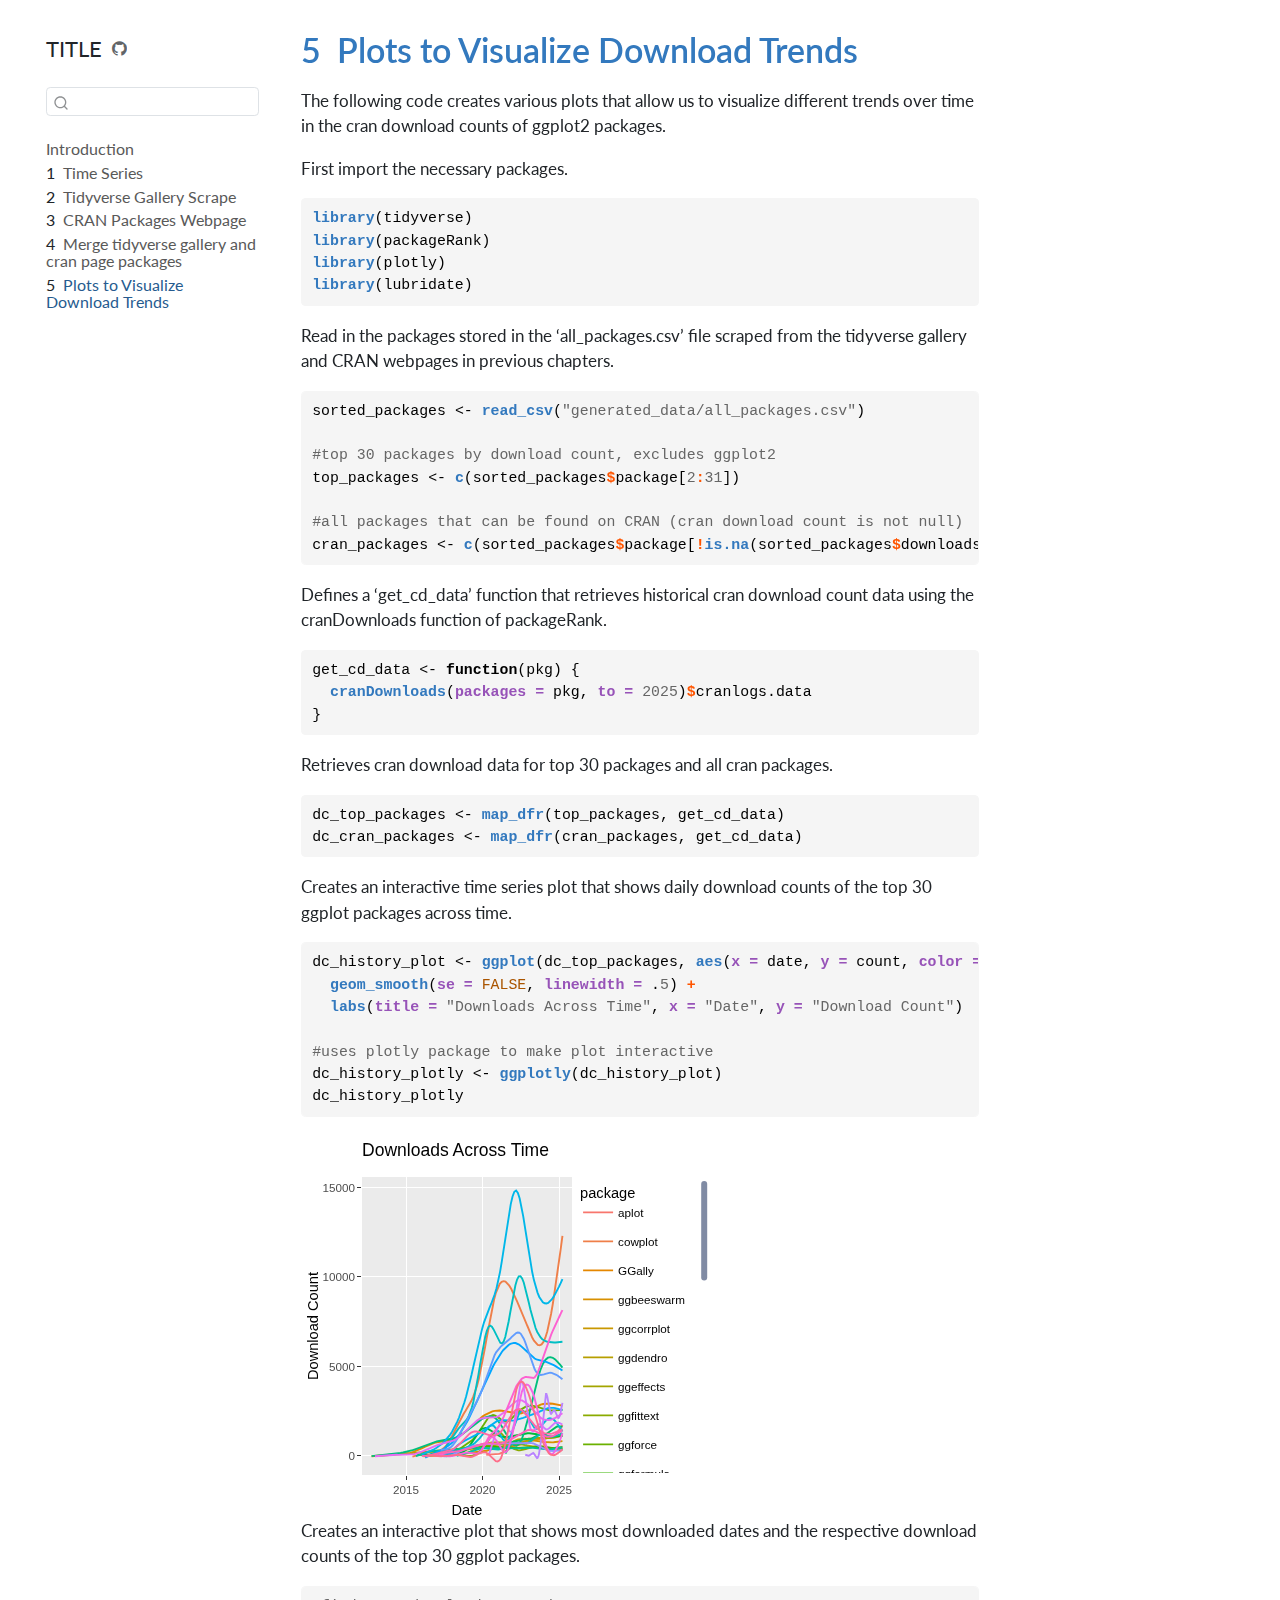
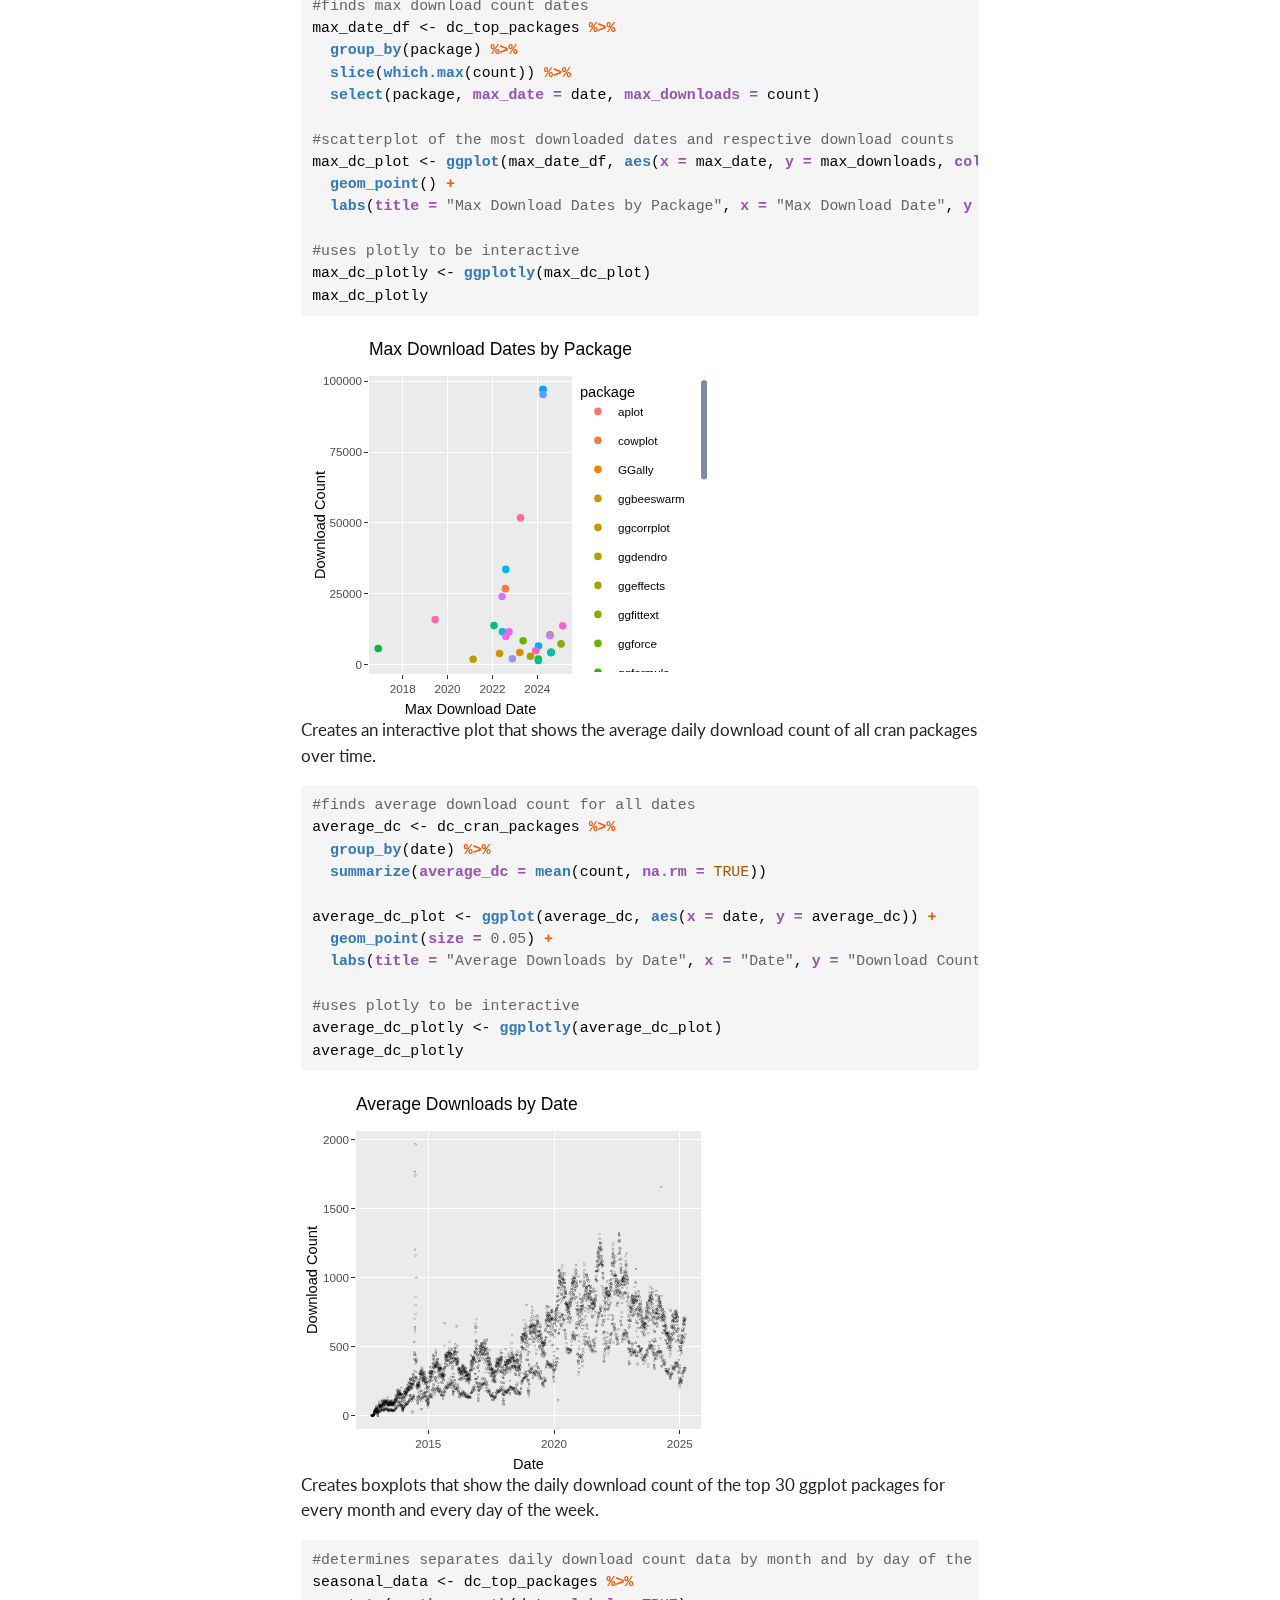
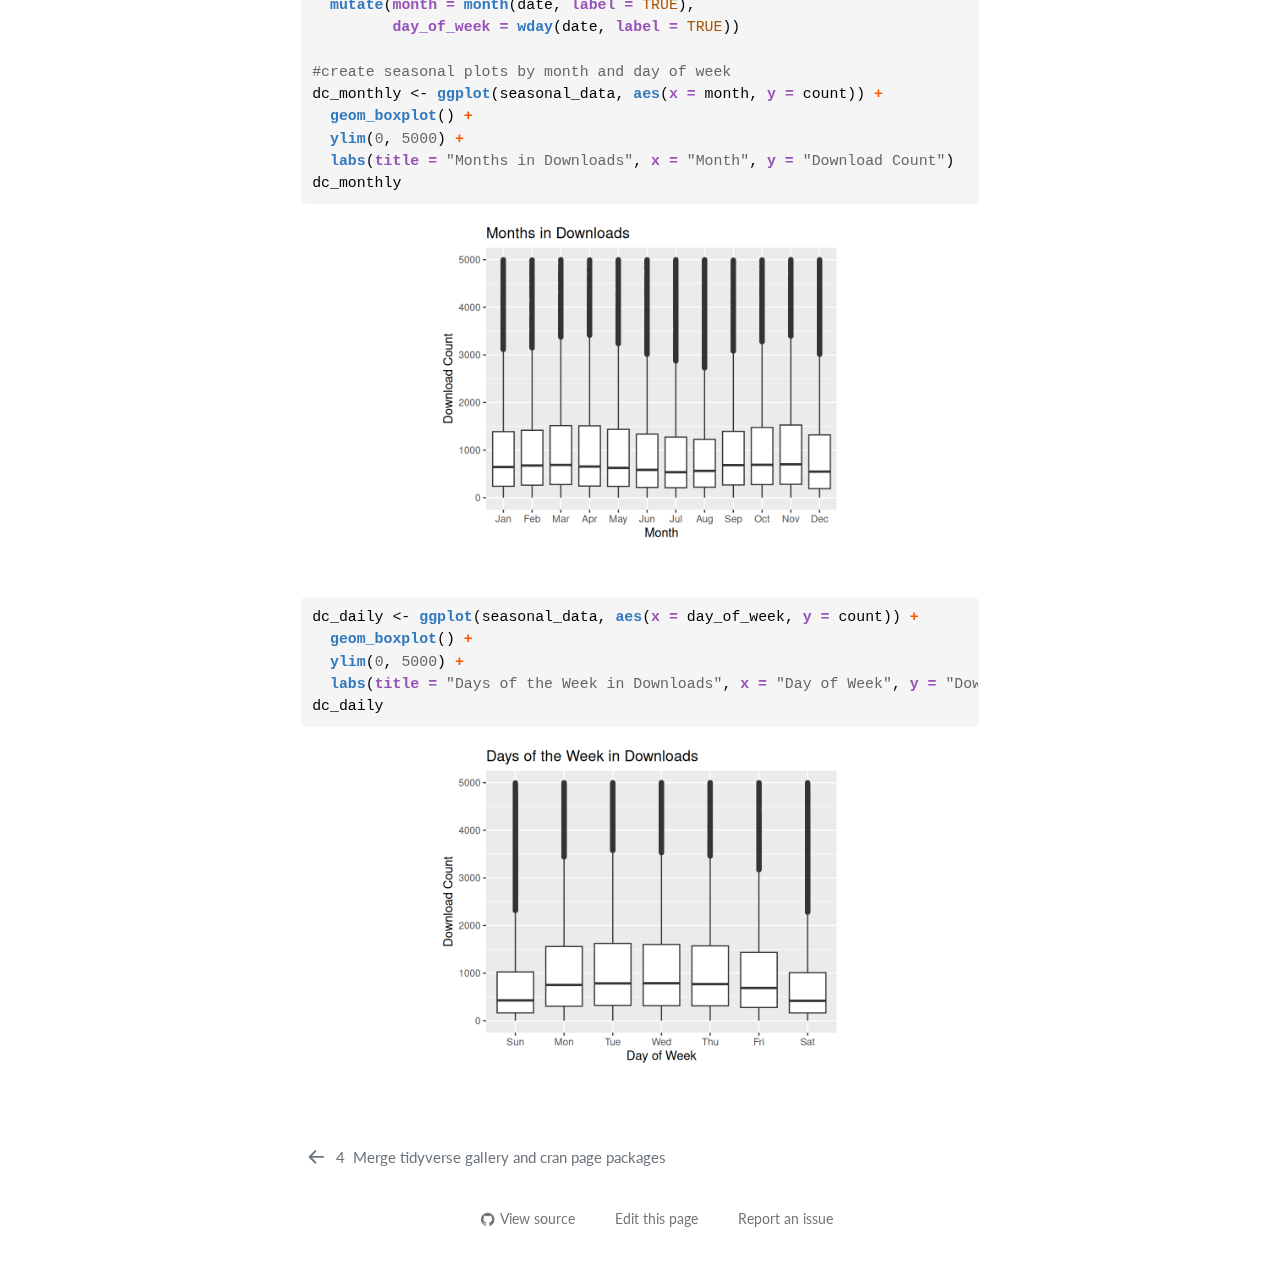
==== commit 25d7462c: "Built site for gh-pages" ====
--- a/cd_plots.html
+++ b/cd_plots.html
@@ -7,7 +7,7 @@
 <meta name="viewport" content="width=device-width, initial-scale=1.0, user-scalable=yes">
 
 
-<title>4&nbsp; Plots to Visualize Download Trends – TITLE</title>
+<title>5&nbsp; Plots to Visualize Download Trends – TITLE</title>
 <style>
 code{white-space: pre-wrap;}
 span.smallcaps{font-variant: small-caps;}
@@ -64,7 +64,7 @@
 <script src="site_libs/quarto-search/fuse.min.js"></script>
 <script src="site_libs/quarto-search/quarto-search.js"></script>
 <meta name="quarto:offset" content="./">
-<link href="./cran_scrape.html" rel="prev">
+<link href="./gallery_cran_merge.html" rel="prev">
 <script src="site_libs/quarto-html/quarto.js"></script>
 <script src="site_libs/quarto-html/popper.min.js"></script>
 <script src="site_libs/quarto-html/tippy.umd.min.js"></script>
@@ -101,6 +101,15 @@
     "search-label": "Search"
   }
 }</script>
+<link href="site_libs/htmltools-fill-0.5.8.1/fill.css" rel="stylesheet">
+<script src="site_libs/htmlwidgets-1.6.4/htmlwidgets.js"></script>
+<script src="site_libs/plotly-binding-4.10.4/plotly.js"></script>
+<script src="site_libs/typedarray-0.1/typedarray.min.js"></script>
+<script src="site_libs/jquery-3.5.1/jquery.min.js"></script>
+<link href="site_libs/crosstalk-1.2.1/css/crosstalk.min.css" rel="stylesheet">
+<script src="site_libs/crosstalk-1.2.1/js/crosstalk.min.js"></script>
+<link href="site_libs/plotly-htmlwidgets-css-2.11.1/plotly-htmlwidgets.css" rel="stylesheet">
+<script src="site_libs/plotly-main-2.11.1/plotly-latest.min.js"></script>
 
 
 </head>
@@ -114,7 +123,7 @@
       <button type="button" class="quarto-btn-toggle btn" data-bs-toggle="collapse" role="button" data-bs-target=".quarto-sidebar-collapse-item" aria-controls="quarto-sidebar" aria-expanded="false" aria-label="Toggle sidebar navigation" onclick="if (window.quartoToggleHeadroom) { window.quartoToggleHeadroom(); }">
         <i class="bi bi-layout-text-sidebar-reverse"></i>
       </button>
-        <nav class="quarto-page-breadcrumbs" aria-label="breadcrumb"><ol class="breadcrumb"><li class="breadcrumb-item"><a href="./cd_plots.html"><span class="chapter-number">4</span>&nbsp; <span class="chapter-title">Plots to Visualize Download Trends</span></a></li></ol></nav>
+        <nav class="quarto-page-breadcrumbs" aria-label="breadcrumb"><ol class="breadcrumb"><li class="breadcrumb-item"><a href="./cd_plots.html"><span class="chapter-number">5</span>&nbsp; <span class="chapter-title">Plots to Visualize Download Trends</span></a></li></ol></nav>
         <a class="flex-grow-1" role="navigation" data-bs-toggle="collapse" data-bs-target=".quarto-sidebar-collapse-item" aria-controls="quarto-sidebar" aria-expanded="false" aria-label="Toggle sidebar navigation" onclick="if (window.quartoToggleHeadroom) { window.quartoToggleHeadroom(); }">      
         </a>
       <button type="button" class="btn quarto-search-button" aria-label="Search" onclick="window.quartoOpenSearch();">
@@ -168,8 +177,14 @@
 </li>
         <li class="sidebar-item">
   <div class="sidebar-item-container"> 
+  <a href="./gallery_cran_merge.html" class="sidebar-item-text sidebar-link">
+ <span class="menu-text"><span class="chapter-number">4</span>&nbsp; <span class="chapter-title">Merge tidyverse gallery and cran page packages</span></span></a>
+  </div>
+</li>
+        <li class="sidebar-item">
+  <div class="sidebar-item-container"> 
   <a href="./cd_plots.html" class="sidebar-item-text sidebar-link active">
- <span class="menu-text"><span class="chapter-number">4</span>&nbsp; <span class="chapter-title">Plots to Visualize Download Trends</span></span></a>
+ <span class="menu-text"><span class="chapter-number">5</span>&nbsp; <span class="chapter-title">Plots to Visualize Download Trends</span></span></a>
   </div>
 </li>
     </ul>
@@ -185,7 +200,7 @@
 
 <header id="title-block-header" class="quarto-title-block default">
 <div class="quarto-title">
-<h1 class="title"><span class="chapter-number">4</span>&nbsp; <span class="chapter-title">Plots to Visualize Download Trends</span></h1>
+<h1 class="title"><span class="chapter-number">5</span>&nbsp; <span class="chapter-title">Plots to Visualize Download Trends</span></h1>
 </div>
 
 
@@ -212,139 +227,110 @@
 </div>
 <p>Read in the packages stored in the ‘all_packages.csv’ file scraped from the tidyverse gallery and CRAN webpages in previous chapters.</p>
 <div class="cell" data-layout-align="center">
-<div class="sourceCode cell-code" id="cb2"><pre class="sourceCode r code-with-copy"><code class="sourceCode r"><span id="cb2-1"><a href="#cb2-1" aria-hidden="true" tabindex="-1"></a>sorted_packages <span class="ot">&lt;-</span> <span class="fu">read_csv</span>(<span class="st">"generated_data/all_packages.csv"</span>)</span></code><button title="Copy to Clipboard" class="code-copy-button"><i class="bi"></i></button></pre></div>
-<div class="cell-output cell-output-error">
-<pre><code>Error: 'generated_data/all_packages.csv' does not exist in current working directory ('/home/runner/work/ggwork/ggwork').</code></pre>
-</div>
-<div class="sourceCode cell-code" id="cb4"><pre class="sourceCode r code-with-copy"><code class="sourceCode r"><span id="cb4-1"><a href="#cb4-1" aria-hidden="true" tabindex="-1"></a><span class="co">#top 30 packages by download count, excludes ggplot2</span></span>
-<span id="cb4-2"><a href="#cb4-2" aria-hidden="true" tabindex="-1"></a>top_packages <span class="ot">&lt;-</span> <span class="fu">c</span>(sorted_packages<span class="sc">$</span>package[<span class="dv">2</span><span class="sc">:</span><span class="dv">31</span>])</span></code><button title="Copy to Clipboard" class="code-copy-button"><i class="bi"></i></button></pre></div>
-<div class="cell-output cell-output-error">
-<pre><code>Error: object 'sorted_packages' not found</code></pre>
-</div>
-<div class="sourceCode cell-code" id="cb6"><pre class="sourceCode r code-with-copy"><code class="sourceCode r"><span id="cb6-1"><a href="#cb6-1" aria-hidden="true" tabindex="-1"></a><span class="co">#all packages that can be found on CRAN (cran download count is not null)</span></span>
-<span id="cb6-2"><a href="#cb6-2" aria-hidden="true" tabindex="-1"></a>cran_packages <span class="ot">&lt;-</span> <span class="fu">c</span>(sorted_packages<span class="sc">$</span>package[<span class="sc">!</span><span class="fu">is.na</span>(sorted_packages<span class="sc">$</span>downloads)])</span></code><button title="Copy to Clipboard" class="code-copy-button"><i class="bi"></i></button></pre></div>
-<div class="cell-output cell-output-error">
-<pre><code>Error: object 'sorted_packages' not found</code></pre>
-</div>
+<div class="sourceCode cell-code" id="cb2"><pre class="sourceCode r code-with-copy"><code class="sourceCode r"><span id="cb2-1"><a href="#cb2-1" aria-hidden="true" tabindex="-1"></a>sorted_packages <span class="ot">&lt;-</span> <span class="fu">read_csv</span>(<span class="st">"generated_data/all_packages.csv"</span>)</span>
+<span id="cb2-2"><a href="#cb2-2" aria-hidden="true" tabindex="-1"></a></span>
+<span id="cb2-3"><a href="#cb2-3" aria-hidden="true" tabindex="-1"></a><span class="co">#top 30 packages by download count, excludes ggplot2</span></span>
+<span id="cb2-4"><a href="#cb2-4" aria-hidden="true" tabindex="-1"></a>top_packages <span class="ot">&lt;-</span> <span class="fu">c</span>(sorted_packages<span class="sc">$</span>package[<span class="dv">2</span><span class="sc">:</span><span class="dv">31</span>])</span>
+<span id="cb2-5"><a href="#cb2-5" aria-hidden="true" tabindex="-1"></a></span>
+<span id="cb2-6"><a href="#cb2-6" aria-hidden="true" tabindex="-1"></a><span class="co">#all packages that can be found on CRAN (cran download count is not null)</span></span>
+<span id="cb2-7"><a href="#cb2-7" aria-hidden="true" tabindex="-1"></a>cran_packages <span class="ot">&lt;-</span> <span class="fu">c</span>(sorted_packages<span class="sc">$</span>package[<span class="sc">!</span><span class="fu">is.na</span>(sorted_packages<span class="sc">$</span>downloads)])</span></code><button title="Copy to Clipboard" class="code-copy-button"><i class="bi"></i></button></pre></div>
 </div>
 <p>Defines a ‘get_cd_data’ function that retrieves historical cran download count data using the cranDownloads function of packageRank.</p>
 <div class="cell" data-layout-align="center">
-<div class="sourceCode cell-code" id="cb8"><pre class="sourceCode r code-with-copy"><code class="sourceCode r"><span id="cb8-1"><a href="#cb8-1" aria-hidden="true" tabindex="-1"></a>get_cd_data <span class="ot">&lt;-</span> <span class="cf">function</span>(pkg) {</span>
-<span id="cb8-2"><a href="#cb8-2" aria-hidden="true" tabindex="-1"></a>  <span class="fu">cranDownloads</span>(<span class="at">packages =</span> pkg, <span class="at">to =</span> <span class="dv">2025</span>)<span class="sc">$</span>cranlogs.data</span>
-<span id="cb8-3"><a href="#cb8-3" aria-hidden="true" tabindex="-1"></a>}</span></code><button title="Copy to Clipboard" class="code-copy-button"><i class="bi"></i></button></pre></div>
+<div class="sourceCode cell-code" id="cb3"><pre class="sourceCode r code-with-copy"><code class="sourceCode r"><span id="cb3-1"><a href="#cb3-1" aria-hidden="true" tabindex="-1"></a>get_cd_data <span class="ot">&lt;-</span> <span class="cf">function</span>(pkg) {</span>
+<span id="cb3-2"><a href="#cb3-2" aria-hidden="true" tabindex="-1"></a>  <span class="fu">cranDownloads</span>(<span class="at">packages =</span> pkg, <span class="at">to =</span> <span class="dv">2025</span>)<span class="sc">$</span>cranlogs.data</span>
+<span id="cb3-3"><a href="#cb3-3" aria-hidden="true" tabindex="-1"></a>}</span></code><button title="Copy to Clipboard" class="code-copy-button"><i class="bi"></i></button></pre></div>
 </div>
 <p>Retrieves cran download data for top 30 packages and all cran packages.</p>
 <div class="cell" data-layout-align="center">
-<div class="sourceCode cell-code" id="cb9"><pre class="sourceCode r code-with-copy"><code class="sourceCode r"><span id="cb9-1"><a href="#cb9-1" aria-hidden="true" tabindex="-1"></a>dc_top_packages <span class="ot">&lt;-</span> <span class="fu">map_dfr</span>(top_packages, get_cd_data)</span></code><button title="Copy to Clipboard" class="code-copy-button"><i class="bi"></i></button></pre></div>
-<div class="cell-output cell-output-error">
-<pre><code>Error: object 'top_packages' not found</code></pre>
-</div>
-<div class="sourceCode cell-code" id="cb11"><pre class="sourceCode r code-with-copy"><code class="sourceCode r"><span id="cb11-1"><a href="#cb11-1" aria-hidden="true" tabindex="-1"></a>dc_cran_packages <span class="ot">&lt;-</span> <span class="fu">map_dfr</span>(cran_packages, get_cd_data)</span></code><button title="Copy to Clipboard" class="code-copy-button"><i class="bi"></i></button></pre></div>
-<div class="cell-output cell-output-error">
-<pre><code>Error: object 'cran_packages' not found</code></pre>
-</div>
+<div class="sourceCode cell-code" id="cb4"><pre class="sourceCode r code-with-copy"><code class="sourceCode r"><span id="cb4-1"><a href="#cb4-1" aria-hidden="true" tabindex="-1"></a>dc_top_packages <span class="ot">&lt;-</span> <span class="fu">map_dfr</span>(top_packages, get_cd_data)</span>
+<span id="cb4-2"><a href="#cb4-2" aria-hidden="true" tabindex="-1"></a>dc_cran_packages <span class="ot">&lt;-</span> <span class="fu">map_dfr</span>(cran_packages, get_cd_data)</span></code><button title="Copy to Clipboard" class="code-copy-button"><i class="bi"></i></button></pre></div>
 </div>
 <p>Creates an interactive time series plot that shows daily download counts of the top 30 ggplot packages across time.</p>
 <div class="cell" data-layout-align="center">
-<div class="sourceCode cell-code" id="cb13"><pre class="sourceCode r code-with-copy"><code class="sourceCode r"><span id="cb13-1"><a href="#cb13-1" aria-hidden="true" tabindex="-1"></a>dc_history_plot <span class="ot">&lt;-</span> <span class="fu">ggplot</span>(dc_top_packages, <span class="fu">aes</span>(<span class="at">x =</span> date, <span class="at">y =</span> count, <span class="at">color =</span> package)) <span class="sc">+</span> </span>
-<span id="cb13-2"><a href="#cb13-2" aria-hidden="true" tabindex="-1"></a>  <span class="fu">geom_smooth</span>(<span class="at">se =</span> <span class="cn">FALSE</span>, <span class="at">linewidth =</span> .<span class="dv">5</span>) <span class="sc">+</span></span>
-<span id="cb13-3"><a href="#cb13-3" aria-hidden="true" tabindex="-1"></a>  <span class="fu">labs</span>(<span class="at">title =</span> <span class="st">"Downloads Across Time"</span>, <span class="at">x =</span> <span class="st">"Date"</span>, <span class="at">y =</span> <span class="st">"Download Count"</span>)</span></code><button title="Copy to Clipboard" class="code-copy-button"><i class="bi"></i></button></pre></div>
-<div class="cell-output cell-output-error">
-<pre><code>Error: object 'dc_top_packages' not found</code></pre>
-</div>
-<div class="sourceCode cell-code" id="cb15"><pre class="sourceCode r code-with-copy"><code class="sourceCode r"><span id="cb15-1"><a href="#cb15-1" aria-hidden="true" tabindex="-1"></a><span class="co">#uses plotly package to make plot interactive</span></span>
-<span id="cb15-2"><a href="#cb15-2" aria-hidden="true" tabindex="-1"></a>dc_history_plotly <span class="ot">&lt;-</span> <span class="fu">ggplotly</span>(dc_history_plot)</span></code><button title="Copy to Clipboard" class="code-copy-button"><i class="bi"></i></button></pre></div>
-<div class="cell-output cell-output-error">
-<pre><code>Error: object 'dc_history_plot' not found</code></pre>
-</div>
-<div class="sourceCode cell-code" id="cb17"><pre class="sourceCode r code-with-copy"><code class="sourceCode r"><span id="cb17-1"><a href="#cb17-1" aria-hidden="true" tabindex="-1"></a>dc_history_plotly</span></code><button title="Copy to Clipboard" class="code-copy-button"><i class="bi"></i></button></pre></div>
-<div class="cell-output cell-output-error">
-<pre><code>Error: object 'dc_history_plotly' not found</code></pre>
+<div class="sourceCode cell-code" id="cb5"><pre class="sourceCode r code-with-copy"><code class="sourceCode r"><span id="cb5-1"><a href="#cb5-1" aria-hidden="true" tabindex="-1"></a>dc_history_plot <span class="ot">&lt;-</span> <span class="fu">ggplot</span>(dc_top_packages, <span class="fu">aes</span>(<span class="at">x =</span> date, <span class="at">y =</span> count, <span class="at">color =</span> package)) <span class="sc">+</span> </span>
+<span id="cb5-2"><a href="#cb5-2" aria-hidden="true" tabindex="-1"></a>  <span class="fu">geom_smooth</span>(<span class="at">se =</span> <span class="cn">FALSE</span>, <span class="at">linewidth =</span> .<span class="dv">5</span>) <span class="sc">+</span></span>
+<span id="cb5-3"><a href="#cb5-3" aria-hidden="true" tabindex="-1"></a>  <span class="fu">labs</span>(<span class="at">title =</span> <span class="st">"Downloads Across Time"</span>, <span class="at">x =</span> <span class="st">"Date"</span>, <span class="at">y =</span> <span class="st">"Download Count"</span>)</span>
+<span id="cb5-4"><a href="#cb5-4" aria-hidden="true" tabindex="-1"></a></span>
+<span id="cb5-5"><a href="#cb5-5" aria-hidden="true" tabindex="-1"></a><span class="co">#uses plotly package to make plot interactive</span></span>
+<span id="cb5-6"><a href="#cb5-6" aria-hidden="true" tabindex="-1"></a>dc_history_plotly <span class="ot">&lt;-</span> <span class="fu">ggplotly</span>(dc_history_plot)</span>
+<span id="cb5-7"><a href="#cb5-7" aria-hidden="true" tabindex="-1"></a>dc_history_plotly</span></code><button title="Copy to Clipboard" class="code-copy-button"><i class="bi"></i></button></pre></div>
+<div class="cell-output-display">
+<div class="plotly html-widget html-fill-item" id="htmlwidget-1fe6fb64a7976560ea86" style="width:60%;height:384px;"></div>
+<script type="application/json" data-for="htmlwidget-1fe6fb64a7976560ea86">{"x":{"data":[{"x":[18351,18374.01265822785,18397.025316455696,18420.037974683546,18443.050632911392,18466.063291139242,18489.075949367088,18512.088607594938,18535.101265822785,18558.113924050635,18581.126582278481,18604.139240506331,18627.151898734177,18650.164556962027,18673.177215189873,18696.189873417723,18719.202531645569,18742.215189873419,18765.227848101265,18788.240506329115,18811.253164556962,18834.265822784811,18857.278481012658,18880.291139240508,18903.303797468354,18926.316455696204,18949.32911392405,18972.3417721519,18995.354430379746,19018.367088607596,19041.379746835442,19064.392405063292,19087.405063291139,19110.417721518988,19133.430379746835,19156.443037974685,19179.455696202531,19202.468354430381,19225.481012658227,19248.493670886077,19271.506329113923,19294.518987341773,19317.531645569619,19340.544303797469,19363.556962025315,19386.569620253165,19409.582278481012,19432.594936708861,19455.607594936708,19478.620253164558,19501.632911392404,19524.645569620254,19547.6582278481,19570.67088607595,19593.683544303796,19616.696202531646,19639.708860759492,19662.721518987342,19685.734177215189,19708.746835443038,19731.759493670885,19754.772151898735,19777.784810126581,19800.797468354431,19823.810126582277,19846.822784810127,19869.835443037973,19892.848101265823,19915.860759493669,19938.873417721519,19961.886075949365,19984.898734177215,20007.911392405062,20030.924050632912,20053.936708860758,20076.949367088608,20099.962025316454,20122.974683544304,20145.98734177215,20169],"y":[56.368583874209548,57.488733378249549,58.710456187639579,60.135325607729669,61.864914943869508,64.000797501409522,66.644546585699175,69.897735502089347,73.86193755592862,78.639156796622103,84.401339339254108,91.467099649121053,100.17352034280617,110.85768403689949,123.8566733479839,139.50757089264999,158.14745928747934,180.11342114906438,205.72936429953864,234.91962974824199,267.14661727423226,301.84699463618495,338.4574295927539,376.41458990261572,415.15514332442365,454.11575761685452,492.73310053856119,530.4598412633112,566.93466541527562,601.91626923182673,635.16534912720135,666.44260151565788,695.5087228114337,722.12440942878584,746.05035778195349,767.04726428519166,784.95987582025271,800.10326073260899,812.95599179280339,823.99680593245625,833.70444008318032,842.55763117659501,851.0351161443142,859.6156319179571,868.77773466948781,878.8199439600628,889.52290295526848,900.57470588019964,911.66344695994349,922.47722041959514,932.70412048424214,942.03224137897905,950.14967732889397,956.74793012304553,961.72295538839671,965.28761220067088,967.68202014731048,969.14629881575979,969.92056779346171,970.24494666786018,970.35955502639786,970.5045124565188,970.94233860279371,972.3376789353473,975.70300701137944,982.06226521734163,992.43939593968173,1007.8583415648533,1029.3430444793014,1057.9174470694829,1094.6054917218389,1140.2671602661592,1194.4603104611483,1256.1218532342978,1324.1848753601384,1397.5824636132413,1475.247704768133,1556.113685599388,1639.1134928815306,1723.1802133891367],"text":["date: 18351.00<br />count:    56.368584<br />package: aplot","date: 18374.01<br />count:    57.488733<br />package: aplot","date: 18397.03<br />count:    58.710456<br />package: aplot","date: 18420.04<br />count:    60.135326<br />package: aplot","date: 18443.05<br />count:    61.864915<br />package: aplot","date: 18466.06<br />count:    64.000798<br />package: aplot","date: 18489.08<br />count:    66.644547<br />package: aplot","date: 18512.09<br />count:    69.897736<br />package: aplot","date: 18535.10<br />count:    73.861938<br />package: aplot","date: 18558.11<br />count:    78.639157<br />package: aplot","date: 18581.13<br />count:    84.401339<br />package: aplot","date: 18604.14<br />count:    91.467100<br />package: aplot","date: 18627.15<br />count:   100.173520<br />package: aplot","date: 18650.16<br />count:   110.857684<br />package: aplot","date: 18673.18<br />count:   123.856673<br />package: aplot","date: 18696.19<br />count:   139.507571<br />package: aplot","date: 18719.20<br />count:   158.147459<br />package: aplot","date: 18742.22<br />count:   180.113421<br />package: aplot","date: 18765.23<br />count:   205.729364<br />package: aplot","date: 18788.24<br />count:   234.919630<br />package: aplot","date: 18811.25<br />count:   267.146617<br />package: aplot","date: 18834.27<br />count:   301.846995<br />package: aplot","date: 18857.28<br />count:   338.457430<br />package: aplot","date: 18880.29<br />count:   376.414590<br />package: aplot","date: 18903.30<br />count:   415.155143<br />package: aplot","date: 18926.32<br />count:   454.115758<br />package: aplot","date: 18949.33<br />count:   492.733101<br />package: aplot","date: 18972.34<br />count:   530.459841<br />package: aplot","date: 18995.35<br />count:   566.934665<br />package: aplot","date: 19018.37<br />count:   601.916269<br />package: aplot","date: 19041.38<br />count:   635.165349<br />package: aplot","date: 19064.39<br />count:   666.442602<br />package: aplot","date: 19087.41<br />count:   695.508723<br />package: aplot","date: 19110.42<br />count:   722.124409<br />package: aplot","date: 19133.43<br />count:   746.050358<br />package: aplot","date: 19156.44<br />count:   767.047264<br />package: aplot","date: 19179.46<br />count:   784.959876<br />package: aplot","date: 19202.47<br />count:   800.103261<br />package: aplot","date: 19225.48<br />count:   812.955992<br />package: aplot","date: 19248.49<br />count:   823.996806<br />package: aplot","date: 19271.51<br />count:   833.704440<br />package: aplot","date: 19294.52<br />count:   842.557631<br />package: aplot","date: 19317.53<br />count:   851.035116<br />package: aplot","date: 19340.54<br />count:   859.615632<br />package: aplot","date: 19363.56<br />count:   868.777735<br />package: aplot","date: 19386.57<br />count:   878.819944<br />package: aplot","date: 19409.58<br />count:   889.522903<br />package: aplot","date: 19432.59<br />count:   900.574706<br />package: aplot","date: 19455.61<br />count:   911.663447<br />package: aplot","date: 19478.62<br />count:   922.477220<br />package: aplot","date: 19501.63<br />count:   932.704120<br />package: aplot","date: 19524.65<br />count:   942.032241<br />package: aplot","date: 19547.66<br />count:   950.149677<br />package: aplot","date: 19570.67<br />count:   956.747930<br />package: aplot","date: 19593.68<br />count:   961.722955<br />package: aplot","date: 19616.70<br />count:   965.287612<br />package: aplot","date: 19639.71<br />count:   967.682020<br />package: aplot","date: 19662.72<br />count:   969.146299<br />package: aplot","date: 19685.73<br />count:   969.920568<br />package: aplot","date: 19708.75<br />count:   970.244947<br />package: aplot","date: 19731.76<br />count:   970.359555<br />package: aplot","date: 19754.77<br />count:   970.504512<br />package: aplot","date: 19777.78<br />count:   970.942339<br />package: aplot","date: 19800.80<br />count:   972.337679<br />package: aplot","date: 19823.81<br />count:   975.703007<br />package: aplot","date: 19846.82<br />count:   982.062265<br />package: aplot","date: 19869.84<br />count:   992.439396<br />package: aplot","date: 19892.85<br />count:  1007.858342<br />package: aplot","date: 19915.86<br />count:  1029.343044<br />package: aplot","date: 19938.87<br />count:  1057.917447<br />package: aplot","date: 19961.89<br />count:  1094.605492<br />package: aplot","date: 19984.90<br />count:  1140.267160<br />package: aplot","date: 20007.91<br />count:  1194.460310<br />package: aplot","date: 20030.92<br />count:  1256.121853<br />package: aplot","date: 20053.94<br />count:  1324.184875<br />package: aplot","date: 20076.95<br />count:  1397.582464<br />package: aplot","date: 20099.96<br />count:  1475.247705<br />package: aplot","date: 20122.97<br />count:  1556.113686<br />package: aplot","date: 20145.99<br />count:  1639.113493<br />package: aplot","date: 20169.00<br />count:  1723.180213<br />package: aplot"],"type":"scatter","mode":"lines","name":"aplot","line":{"width":1.8897637795275593,"color":"rgba(248,118,109,1)","dash":"solid"},"hoveron":"points","legendgroup":"aplot","showlegend":true,"xaxis":"x","yaxis":"y","hoverinfo":"text","frame":null},{"x":[16589,16634.316455696204,16679.632911392404,16724.949367088608,16770.265822784811,16815.582278481012,16860.898734177215,16906.215189873419,16951.531645569619,16996.848101265823,17042.164556962027,17087.481012658227,17132.797468354431,17178.113924050635,17223.430379746835,17268.746835443038,17314.063291139242,17359.379746835442,17404.696202531646,17450.012658227846,17495.32911392405,17540.645569620254,17585.962025316454,17631.278481012658,17676.594936708861,17721.911392405062,17767.227848101265,17812.544303797469,17857.860759493669,17903.177215189873,17948.493670886077,17993.810126582277,18039.126582278481,18084.443037974685,18129.759493670885,18175.075949367088,18220.392405063292,18265.708860759492,18311.025316455696,18356.3417721519,18401.6582278481,18446.974683544304,18492.291139240508,18537.607594936708,18582.924050632912,18628.240506329115,18673.556962025315,18718.873417721519,18764.189873417723,18809.506329113923,18854.822784810127,18900.139240506331,18945.455696202531,18990.772151898735,19036.088607594938,19081.405063291139,19126.721518987342,19172.037974683546,19217.354430379746,19262.67088607595,19307.987341772154,19353.303797468354,19398.620253164558,19443.936708860761,19489.253164556962,19534.569620253165,19579.886075949369,19625.202531645569,19670.518987341773,19715.835443037973,19761.151898734177,19806.468354430381,19851.784810126581,19897.101265822785,19942.417721518988,19987.734177215189,20033.050632911392,20078.367088607596,20123.683544303796,20169],"y":[-39.466733488020054,-5.3861739050148572,28.060364692522853,60.238861319134912,90.515294989352697,118.25564471771031,142.82588951874573,163.59200840699623,179.91998039699354,191.18486366907996,198.23594595131635,205.01397092864511,215.84895151992737,235.0709006440311,267.00983121981676,315.99575616615584,386.35868840190801,482.42864084593361,608.38438890174939,763.81795770226643,943.01860699808435,1139.98021076757,1348.6966429890899,1563.1617776410583,1777.369488701841,1985.3136501498004,2180.9881359633546,2359.2585193701798,2525.1238773712362,2690.1210313373731,2865.8957650455668,3064.0938622727908,3296.3611067960646,3574.3432823923649,3909.6861728386525,4314.0355619119673,4795.1874568625608,5339.3956583995741,5925.4249488326568,6532.03259137655,7137.9758492459869,7722.0119856558504,8262.8982638208745,8739.3919469558095,9130.2572754408666,9421.2077463505229,9617.9464355036544,9729.7487273813495,9765.8900064646459,9735.6456572346087,9648.2910641722883,9513.1016117587405,9339.3526844750431,9136.2892026186091,8911.3282354700423,8669.053683233833,8413.8057326455018,8149.9245704406167,7881.7503833547635,7613.6233581234528,7349.8836814822607,7094.8715401667678,6853.1184537054341,6632.5907479257958,6444.2257642642835,6299.0588065472693,6208.1251786011762,6182.4601842524071,6233.0991273273648,6371.0773116524415,6607.4300410540691,6951.327912344891,7397.1325954994882,7932.1437942801331,8543.6177207402216,9218.8105869331175,9944.978604912365,10709.377986731331,11499.264944443381,12301.895690102067],"text":["date: 16589.00<br />count:   -39.466733<br />package: cowplot","date: 16634.32<br />count:    -5.386174<br />package: cowplot","date: 16679.63<br />count:    28.060365<br />package: cowplot","date: 16724.95<br />count:    60.238861<br />package: cowplot","date: 16770.27<br />count:    90.515295<br />package: cowplot","date: 16815.58<br />count:   118.255645<br />package: cowplot","date: 16860.90<br />count:   142.825890<br />package: cowplot","date: 16906.22<br />count:   163.592008<br />package: cowplot","date: 16951.53<br />count:   179.919980<br />package: cowplot","date: 16996.85<br />count:   191.184864<br />package: cowplot","date: 17042.16<br />count:   198.235946<br />package: cowplot","date: 17087.48<br />count:   205.013971<br />package: cowplot","date: 17132.80<br />count:   215.848952<br />package: cowplot","date: 17178.11<br />count:   235.070901<br />package: cowplot","date: 17223.43<br />count:   267.009831<br />package: cowplot","date: 17268.75<br />count:   315.995756<br />package: cowplot","date: 17314.06<br />count:   386.358688<br />package: cowplot","date: 17359.38<br />count:   482.428641<br />package: cowplot","date: 17404.70<br />count:   608.384389<br />package: cowplot","date: 17450.01<br />count:   763.817958<br />package: cowplot","date: 17495.33<br />count:   943.018607<br />package: cowplot","date: 17540.65<br />count:  1139.980211<br />package: cowplot","date: 17585.96<br />count:  1348.696643<br />package: cowplot","date: 17631.28<br />count:  1563.161778<br />package: cowplot","date: 17676.59<br />count:  1777.369489<br />package: cowplot","date: 17721.91<br />count:  1985.313650<br />package: cowplot","date: 17767.23<br />count:  2180.988136<br />package: cowplot","date: 17812.54<br />count:  2359.258519<br />package: cowplot","date: 17857.86<br />count:  2525.123877<br />package: cowplot","date: 17903.18<br />count:  2690.121031<br />package: cowplot","date: 17948.49<br />count:  2865.895765<br />package: cowplot","date: 17993.81<br />count:  3064.093862<br />package: cowplot","date: 18039.13<br />count:  3296.361107<br />package: cowplot","date: 18084.44<br />count:  3574.343282<br />package: cowplot","date: 18129.76<br />count:  3909.686173<br />package: cowplot","date: 18175.08<br />count:  4314.035562<br />package: cowplot","date: 18220.39<br />count:  4795.187457<br />package: cowplot","date: 18265.71<br />count:  5339.395658<br />package: cowplot","date: 18311.03<br />count:  5925.424949<br />package: cowplot","date: 18356.34<br />count:  6532.032591<br />package: cowplot","date: 18401.66<br />count:  7137.975849<br />package: cowplot","date: 18446.97<br />count:  7722.011986<br />package: cowplot","date: 18492.29<br />count:  8262.898264<br />package: cowplot","date: 18537.61<br />count:  8739.391947<br />package: cowplot","date: 18582.92<br />count:  9130.257275<br />package: cowplot","date: 18628.24<br />count:  9421.207746<br />package: cowplot","date: 18673.56<br />count:  9617.946436<br />package: cowplot","date: 18718.87<br />count:  9729.748727<br />package: cowplot","date: 18764.19<br />count:  9765.890006<br />package: cowplot","date: 18809.51<br />count:  9735.645657<br />package: cowplot","date: 18854.82<br />count:  9648.291064<br />package: cowplot","date: 18900.14<br />count:  9513.101612<br />package: cowplot","date: 18945.46<br />count:  9339.352684<br />package: cowplot","date: 18990.77<br />count:  9136.289203<br />package: cowplot","date: 19036.09<br />count:  8911.328235<br />package: cowplot","date: 19081.41<br />count:  8669.053683<br />package: cowplot","date: 19126.72<br />count:  8413.805733<br />package: cowplot","date: 19172.04<br />count:  8149.924570<br />package: cowplot","date: 19217.35<br />count:  7881.750383<br />package: cowplot","date: 19262.67<br />count:  7613.623358<br />package: cowplot","date: 19307.99<br />count:  7349.883681<br />package: cowplot","date: 19353.30<br />count:  7094.871540<br />package: cowplot","date: 19398.62<br />count:  6853.118454<br />package: cowplot","date: 19443.94<br />count:  6632.590748<br />package: cowplot","date: 19489.25<br />count:  6444.225764<br />package: cowplot","date: 19534.57<br />count:  6299.058807<br />package: cowplot","date: 19579.89<br />count:  6208.125179<br />package: cowplot","date: 19625.20<br />count:  6182.460184<br />package: cowplot","date: 19670.52<br />count:  6233.099127<br />package: cowplot","date: 19715.84<br />count:  6371.077312<br />package: cowplot","date: 19761.15<br />count:  6607.430041<br />package: cowplot","date: 19806.47<br />count:  6951.327912<br />package: cowplot","date: 19851.78<br />count:  7397.132595<br />package: cowplot","date: 19897.10<br />count:  7932.143794<br />package: cowplot","date: 19942.42<br />count:  8543.617721<br />package: cowplot","date: 19987.73<br />count:  9218.810587<br />package: cowplot","date: 20033.05<br />count:  9944.978605<br />package: cowplot","date: 20078.37<br />count: 10709.377987<br />package: cowplot","date: 20123.68<br />count: 11499.264944<br />package: cowplot","date: 20169.00<br />count: 12301.895690<br />package: cowplot"],"type":"scatter","mode":"lines","name":"cowplot","line":{"width":1.8897637795275593,"color":"rgba(239,127,73,1)","dash":"solid"},"hoveron":"points","legendgroup":"cowplot","showlegend":true,"xaxis":"x","yaxis":"y","hoverinfo":"text","frame":null},{"x":[15614,15671.658227848102,15729.316455696202,15786.974683544304,15844.632911392406,15902.291139240506,15959.949367088608,16017.60759493671,16075.26582278481,16132.924050632912,16190.582278481013,16248.240506329113,16305.898734177215,16363.556962025317,16421.215189873419,16478.873417721519,16536.531645569619,16594.189873417723,16651.848101265823,16709.506329113923,16767.164556962027,16824.822784810127,16882.481012658227,16940.139240506331,16997.797468354431,17055.455696202531,17113.113924050635,17170.772151898735,17228.430379746835,17286.088607594938,17343.746835443038,17401.405063291139,17459.063291139242,17516.721518987342,17574.379746835442,17632.037974683546,17689.696202531646,17747.354430379746,17805.012658227846,17862.67088607595,17920.32911392405,17977.987341772154,18035.645569620254,18093.303797468354,18150.962025316454,18208.620253164558,18266.278481012658,18323.936708860761,18381.594936708861,18439.253164556962,18496.911392405062,18554.569620253165,18612.227848101265,18669.886075949369,18727.544303797469,18785.202531645569,18842.860759493669,18900.518987341773,18958.177215189873,19015.835443037977,19073.493670886077,19131.151898734177,19188.810126582277,19246.468354430381,19304.126582278481,19361.784810126584,19419.443037974685,19477.101265822785,19534.759493670885,19592.417721518988,19650.075949367088,19707.734177215189,19765.392405063292,19823.050632911392,19880.708860759492,19938.367088607596,19996.025316455696,20053.6835443038,20111.3417721519,20169],"y":[-21.056727952506662,-9.0049681839109326,2.9110093405001862,14.555422376544129,25.792488680036968,36.486426006793408,46.501452112631455,55.701784753365985,63.951641684814263,71.117877583800464,77.495517175953978,84.277456790400663,92.769650744519566,104.27805335568837,120.10861894128607,141.56730181868994,169.96005630527935,206.59283671843497,252.7138162826248,307.81877601403653,369.37754735884903,434.74710806614627,501.28443588502398,566.34650856457802,627.29030385389319,681.4727995020645,726.25097325818797,759.30107752356503,782.01093253152396,798.16291840701319,811.57932460650431,826.08244058647335,845.49455580339622,873.63795971374429,914.33494177399359,971.40779144062185,1047.8261571795481,1141.7885616013828,1249.8348741398058,1368.503298914072,1494.3320400434118,1623.8593016470854,1753.6232878443232,1880.162202754379,2000.0148535377464,2110.3206764375109,2209.9468208710423,2298.069193374497,2373.8637004840061,2436.5062487357181,2485.1727446657778,2519.0390948103282,2537.2812057055085,2539.1071091170998,2525.6523505890259,2501.0401220213334,2469.6506171511569,2435.8640297156271,2404.0605534518827,2378.6203820970518,2363.9237093882734,2364.3507290626776,2384.0331900466294,2422.6427600235625,2475.9932556552794,2539.7712898604777,2609.6634755578398,2681.356425666062,2750.5367531038355,2812.8910707898567,2864.105991642808,2900.3529889971451,2921.6541477690262,2929.8678026707307,2926.8635971122858,2914.5111745037138,2894.6801782550433,2869.2402517762957,2840.0610384775,2809.0121817686795],"text":["date: 15614.00<br />count:   -21.056728<br />package: GGally","date: 15671.66<br />count:    -9.004968<br />package: GGally","date: 15729.32<br />count:     2.911009<br />package: GGally","date: 15786.97<br />count:    14.555422<br />package: GGally","date: 15844.63<br />count:    25.792489<br />package: GGally","date: 15902.29<br />count:    36.486426<br />package: GGally","date: 15959.95<br />count:    46.501452<br />package: GGally","date: 16017.61<br />count:    55.701785<br />package: GGally","date: 16075.27<br />count:    63.951642<br />package: GGally","date: 16132.92<br />count:    71.117878<br />package: GGally","date: 16190.58<br />count:    77.495517<br />package: GGally","date: 16248.24<br />count:    84.277457<br />package: GGally","date: 16305.90<br />count:    92.769651<br />package: GGally","date: 16363.56<br />count:   104.278053<br />package: GGally","date: 16421.22<br />count:   120.108619<br />package: GGally","date: 16478.87<br />count:   141.567302<br />package: GGally","date: 16536.53<br />count:   169.960056<br />package: GGally","date: 16594.19<br />count:   206.592837<br />package: GGally","date: 16651.85<br />count:   252.713816<br />package: GGally","date: 16709.51<br />count:   307.818776<br />package: GGally","date: 16767.16<br />count:   369.377547<br />package: GGally","date: 16824.82<br />count:   434.747108<br />package: GGally","date: 16882.48<br />count:   501.284436<br />package: GGally","date: 16940.14<br />count:   566.346509<br />package: GGally","date: 16997.80<br />count:   627.290304<br />package: GGally","date: 17055.46<br />count:   681.472800<br />package: GGally","date: 17113.11<br />count:   726.250973<br />package: GGally","date: 17170.77<br />count:   759.301078<br />package: GGally","date: 17228.43<br />count:   782.010933<br />package: GGally","date: 17286.09<br />count:   798.162918<br />package: GGally","date: 17343.75<br />count:   811.579325<br />package: GGally","date: 17401.41<br />count:   826.082441<br />package: GGally","date: 17459.06<br />count:   845.494556<br />package: GGally","date: 17516.72<br />count:   873.637960<br />package: GGally","date: 17574.38<br />count:   914.334942<br />package: GGally","date: 17632.04<br />count:   971.407791<br />package: GGally","date: 17689.70<br />count:  1047.826157<br />package: GGally","date: 17747.35<br />count:  1141.788562<br />package: GGally","date: 17805.01<br />count:  1249.834874<br />package: GGally","date: 17862.67<br />count:  1368.503299<br />package: GGally","date: 17920.33<br />count:  1494.332040<br />package: GGally","date: 17977.99<br />count:  1623.859302<br />package: GGally","date: 18035.65<br />count:  1753.623288<br />package: GGally","date: 18093.30<br />count:  1880.162203<br />package: GGally","date: 18150.96<br />count:  2000.014854<br />package: GGally","date: 18208.62<br />count:  2110.320676<br />package: GGally","date: 18266.28<br />count:  2209.946821<br />package: GGally","date: 18323.94<br />count:  2298.069193<br />package: GGally","date: 18381.59<br />count:  2373.863700<br />package: GGally","date: 18439.25<br />count:  2436.506249<br />package: GGally","date: 18496.91<br />count:  2485.172745<br />package: GGally","date: 18554.57<br />count:  2519.039095<br />package: GGally","date: 18612.23<br />count:  2537.281206<br />package: GGally","date: 18669.89<br />count:  2539.107109<br />package: GGally","date: 18727.54<br />count:  2525.652351<br />package: GGally","date: 18785.20<br />count:  2501.040122<br />package: GGally","date: 18842.86<br />count:  2469.650617<br />package: GGally","date: 18900.52<br />count:  2435.864030<br />package: GGally","date: 18958.18<br />count:  2404.060553<br />package: GGally","date: 19015.84<br />count:  2378.620382<br />package: GGally","date: 19073.49<br />count:  2363.923709<br />package: GGally","date: 19131.15<br />count:  2364.350729<br />package: GGally","date: 19188.81<br />count:  2384.033190<br />package: GGally","date: 19246.47<br />count:  2422.642760<br />package: GGally","date: 19304.13<br />count:  2475.993256<br />package: GGally","date: 19361.78<br />count:  2539.771290<br />package: GGally","date: 19419.44<br />count:  2609.663476<br />package: GGally","date: 19477.10<br />count:  2681.356426<br />package: GGally","date: 19534.76<br />count:  2750.536753<br />package: GGally","date: 19592.42<br />count:  2812.891071<br />package: GGally","date: 19650.08<br />count:  2864.105992<br />package: GGally","date: 19707.73<br />count:  2900.352989<br />package: GGally","date: 19765.39<br />count:  2921.654148<br />package: GGally","date: 19823.05<br />count:  2929.867803<br />package: GGally","date: 19880.71<br />count:  2926.863597<br />package: GGally","date: 19938.37<br />count:  2914.511175<br />package: GGally","date: 19996.03<br />count:  2894.680178<br />package: GGally","date: 20053.68<br />count:  2869.240252<br />package: GGally","date: 20111.34<br />count:  2840.061038<br />package: GGally","date: 20169.00<br />count:  2809.012182<br />package: GGally"],"type":"scatter","mode":"lines","name":"GGally","line":{"width":1.8897637795275593,"color":"rgba(229,135,0,1)","dash":"solid"},"hoveron":"points","legendgroup":"GGally","showlegend":true,"xaxis":"x","yaxis":"y","hoverinfo":"text","frame":null},{"x":[16852,16893.98734177215,16935.974683544304,16977.962025316454,17019.949367088608,17061.936708860758,17103.924050632912,17145.911392405062,17187.898734177215,17229.886075949365,17271.873417721519,17313.860759493669,17355.848101265823,17397.835443037973,17439.822784810127,17481.810126582277,17523.797468354431,17565.784810126581,17607.772151898735,17649.759493670885,17691.746835443038,17733.734177215189,17775.721518987342,17817.708860759492,17859.696202531646,17901.683544303796,17943.67088607595,17985.6582278481,18027.645569620254,18069.632911392404,18111.620253164558,18153.607594936708,18195.594936708861,18237.582278481012,18279.569620253165,18321.556962025315,18363.544303797469,18405.531645569619,18447.518987341773,18489.506329113923,18531.493670886077,18573.481012658227,18615.468354430381,18657.455696202531,18699.443037974685,18741.430379746835,18783.417721518988,18825.405063291139,18867.392405063292,18909.379746835442,18951.367088607596,18993.354430379746,19035.3417721519,19077.32911392405,19119.316455696204,19161.303797468354,19203.291139240508,19245.278481012658,19287.265822784811,19329.253164556962,19371.240506329115,19413.227848101265,19455.215189873419,19497.202531645569,19539.189873417723,19581.177215189873,19623.164556962027,19665.151898734177,19707.139240506331,19749.126582278481,19791.113924050635,19833.101265822785,19875.088607594938,19917.075949367088,19959.063291139242,20001.050632911392,20043.037974683546,20085.025316455696,20127.012658227846,20169],"y":[-19.913802147022409,-8.1985290581826007,3.3114731051545903,14.410933417483704,24.894580953303517,34.557144787108399,43.193353993396471,50.597937646662928,56.565624821405379,60.892361000417623,63.571605963918643,65.011006517669244,65.670362973217749,66.009475642111539,66.488144835898893,67.566170866127223,69.70335404434455,73.359494682098472,78.981561208488898,86.627355117738475,95.904760025729374,106.3965972779343,117.68568821982949,129.35485419688715,140.9869165545839,152.1646966383916,162.47101579378673,171.54280962933794,179.64609206211134,187.45273398239209,195.64137056335485,204.89063697817198,215.87916840001827,229.28560000206551,245.78856695748942,266.06670443946069,290.57327854685497,318.50045694519372,348.60199402265573,379.63120399343654,410.34140107174187,439.4858994717672,465.81801340771835,488.09105709379122,505.05901034354451,516.13878992720515,522.65425476447854,526.27005064436128,528.65082335585203,531.46121868794819,536.36588242964854,545.02946036995002,559.11659829785208,580.26856057055204,608.72372563734757,642.54599879027467,679.61223386699317,717.79928470515028,754.9840051424062,789.04324901640825,817.85387016481593,839.29272242527804,851.34945163919758,854.03854569920952,849.12592673211122,838.4352663706178,823.79023624744218,807.01450799530119,789.9317532469064,774.36564363497507,762.13985079221902,754.88528387930103,752.70199207473752,754.95999991798612,761.02483603078781,770.2620290348832,782.03710755201473,795.71560020392155,810.66303561234599,826.24494239903061],"text":["date: 16852.00<br />count:   -19.913802<br />package: ggbeeswarm","date: 16893.99<br />count:    -8.198529<br />package: ggbeeswarm","date: 16935.97<br />count:     3.311473<br />package: ggbeeswarm","date: 16977.96<br />count:    14.410933<br />package: ggbeeswarm","date: 17019.95<br />count:    24.894581<br />package: ggbeeswarm","date: 17061.94<br />count:    34.557145<br />package: ggbeeswarm","date: 17103.92<br />count:    43.193354<br />package: ggbeeswarm","date: 17145.91<br />count:    50.597938<br />package: ggbeeswarm","date: 17187.90<br />count:    56.565625<br />package: ggbeeswarm","date: 17229.89<br />count:    60.892361<br />package: ggbeeswarm","date: 17271.87<br />count:    63.571606<br />package: ggbeeswarm","date: 17313.86<br />count:    65.011007<br />package: ggbeeswarm","date: 17355.85<br />count:    65.670363<br />package: ggbeeswarm","date: 17397.84<br />count:    66.009476<br />package: ggbeeswarm","date: 17439.82<br />count:    66.488145<br />package: ggbeeswarm","date: 17481.81<br />count:    67.566171<br />package: ggbeeswarm","date: 17523.80<br />count:    69.703354<br />package: ggbeeswarm","date: 17565.78<br />count:    73.359495<br />package: ggbeeswarm","date: 17607.77<br />count:    78.981561<br />package: ggbeeswarm","date: 17649.76<br />count:    86.627355<br />package: ggbeeswarm","date: 17691.75<br />count:    95.904760<br />package: ggbeeswarm","date: 17733.73<br />count:   106.396597<br />package: ggbeeswarm","date: 17775.72<br />count:   117.685688<br />package: ggbeeswarm","date: 17817.71<br />count:   129.354854<br />package: ggbeeswarm","date: 17859.70<br />count:   140.986917<br />package: ggbeeswarm","date: 17901.68<br />count:   152.164697<br />package: ggbeeswarm","date: 17943.67<br />count:   162.471016<br />package: ggbeeswarm","date: 17985.66<br />count:   171.542810<br />package: ggbeeswarm","date: 18027.65<br />count:   179.646092<br />package: ggbeeswarm","date: 18069.63<br />count:   187.452734<br />package: ggbeeswarm","date: 18111.62<br />count:   195.641371<br />package: ggbeeswarm","date: 18153.61<br />count:   204.890637<br />package: ggbeeswarm","date: 18195.59<br />count:   215.879168<br />package: ggbeeswarm","date: 18237.58<br />count:   229.285600<br />package: ggbeeswarm","date: 18279.57<br />count:   245.788567<br />package: ggbeeswarm","date: 18321.56<br />count:   266.066704<br />package: ggbeeswarm","date: 18363.54<br />count:   290.573279<br />package: ggbeeswarm","date: 18405.53<br />count:   318.500457<br />package: ggbeeswarm","date: 18447.52<br />count:   348.601994<br />package: ggbeeswarm","date: 18489.51<br />count:   379.631204<br />package: ggbeeswarm","date: 18531.49<br />count:   410.341401<br />package: ggbeeswarm","date: 18573.48<br />count:   439.485899<br />package: ggbeeswarm","date: 18615.47<br />count:   465.818013<br />package: ggbeeswarm","date: 18657.46<br />count:   488.091057<br />package: ggbeeswarm","date: 18699.44<br />count:   505.059010<br />package: ggbeeswarm","date: 18741.43<br />count:   516.138790<br />package: ggbeeswarm","date: 18783.42<br />count:   522.654255<br />package: ggbeeswarm","date: 18825.41<br />count:   526.270051<br />package: ggbeeswarm","date: 18867.39<br />count:   528.650823<br />package: ggbeeswarm","date: 18909.38<br />count:   531.461219<br />package: ggbeeswarm","date: 18951.37<br />count:   536.365882<br />package: ggbeeswarm","date: 18993.35<br />count:   545.029460<br />package: ggbeeswarm","date: 19035.34<br />count:   559.116598<br />package: ggbeeswarm","date: 19077.33<br />count:   580.268561<br />package: ggbeeswarm","date: 19119.32<br />count:   608.723726<br />package: ggbeeswarm","date: 19161.30<br />count:   642.545999<br />package: ggbeeswarm","date: 19203.29<br />count:   679.612234<br />package: ggbeeswarm","date: 19245.28<br />count:   717.799285<br />package: ggbeeswarm","date: 19287.27<br />count:   754.984005<br />package: ggbeeswarm","date: 19329.25<br />count:   789.043249<br />package: ggbeeswarm","date: 19371.24<br />count:   817.853870<br />package: ggbeeswarm","date: 19413.23<br />count:   839.292722<br />package: ggbeeswarm","date: 19455.22<br />count:   851.349452<br />package: ggbeeswarm","date: 19497.20<br />count:   854.038546<br />package: ggbeeswarm","date: 19539.19<br />count:   849.125927<br />package: ggbeeswarm","date: 19581.18<br />count:   838.435266<br />package: ggbeeswarm","date: 19623.16<br />count:   823.790236<br />package: ggbeeswarm","date: 19665.15<br />count:   807.014508<br />package: ggbeeswarm","date: 19707.14<br />count:   789.931753<br />package: ggbeeswarm","date: 19749.13<br />count:   774.365644<br />package: ggbeeswarm","date: 19791.11<br />count:   762.139851<br />package: ggbeeswarm","date: 19833.10<br />count:   754.885284<br />package: ggbeeswarm","date: 19875.09<br />count:   752.701992<br />package: ggbeeswarm","date: 19917.08<br />count:   754.960000<br />package: ggbeeswarm","date: 19959.06<br />count:   761.024836<br />package: ggbeeswarm","date: 20001.05<br />count:   770.262029<br />package: ggbeeswarm","date: 20043.04<br />count:   782.037108<br />package: ggbeeswarm","date: 20085.03<br />count:   795.715600<br />package: ggbeeswarm","date: 20127.01<br />count:   810.663036<br />package: ggbeeswarm","date: 20169.00<br />count:   826.244942<br />package: ggbeeswarm"],"type":"scatter","mode":"lines","name":"ggbeeswarm","line":{"width":1.8897637795275593,"color":"rgba(216,144,0,1)","dash":"solid"},"hoveron":"points","legendgroup":"ggbeeswarm","showlegend":true,"xaxis":"x","yaxis":"y","hoverinfo":"text","frame":null},{"x":[16812,16854.493670886077,16896.98734177215,16939.481012658227,16981.974683544304,17024.468354430381,17066.962025316454,17109.455696202531,17151.949367088608,17194.443037974685,17236.936708860758,17279.430379746835,17321.924050632912,17364.417721518988,17406.911392405062,17449.405063291139,17491.898734177215,17534.392405063292,17576.886075949365,17619.379746835442,17661.873417721519,17704.367088607596,17746.860759493669,17789.354430379746,17831.848101265823,17874.3417721519,17916.835443037973,17959.32911392405,18001.822784810127,18044.316455696204,18086.810126582277,18129.303797468354,18171.797468354431,18214.291139240508,18256.784810126581,18299.278481012658,18341.772151898735,18384.265822784811,18426.759493670885,18469.253164556962,18511.746835443038,18554.240506329115,18596.734177215189,18639.227848101265,18681.721518987342,18724.215189873419,18766.708860759492,18809.202531645569,18851.696202531646,18894.189873417723,18936.683544303796,18979.177215189873,19021.67088607595,19064.164556962023,19106.6582278481,19149.151898734177,19191.645569620254,19234.139240506331,19276.632911392404,19319.126582278481,19361.620253164558,19404.113924050631,19446.607594936708,19489.101265822785,19531.594936708861,19574.088607594938,19616.582278481012,19659.075949367088,19701.569620253165,19744.063291139239,19786.556962025315,19829.050632911392,19871.544303797469,19914.037974683546,19956.531645569619,19999.025316455696,20041.518987341773,20084.012658227846,20126.506329113923,20169],"y":[22.231682568409667,17.87087205034959,13.777814152955443,10.220261496892135,7.4659667028259378,5.7826823914221848,5.4381611833466366,6.7001556992649398,9.8364185598428548,15.113242884981048,22.559935357872178,31.708842651248631,42.029735342543802,52.992384009191682,64.066559228625934,74.722031578282127,84.428571635593585,92.655949977994439,98.901008535443722,103.48161260120182,107.66481676644014,112.77054935773086,120.11873870164537,131.02931312475701,146.82220095363772,168.81733051485958,198.33463013499195,236.4907916994336,282.03988346487722,332.21170037917892,384.21063283504355,435.2410712251891,482.50740594232042,523.21402737914639,554.56532592837425,573.76569198271818,578.76283170100703,571.66382559742692,556.021735637451,535.39107557515365,513.32635916461345,493.3821001599074,479.11281231511373,474.07300938430728,481.81570260856518,504.39740027932532,539.5699109383122,584.31575647041768,635.61745876052498,690.4575396935204,745.81852115428467,798.68292502771362,846.03327319868799,884.87902647269811,913.8459808916748,934.06525211400583,946.88346716294018,953.64725306172716,955.70323683361607,954.39804550185636,951.07830608969664,947.09064562038679,943.74805299298123,941.75964550101401,941.31220764554143,942.57530120803267,945.71848796995641,950.91132971278239,958.32338821797998,968.12422526701732,980.48340264136471,995.53247858959469,1013.1011990465501,1032.8753840309437,1054.5399671817113,1077.7798821377937,1102.2800625381271,1127.7254420216459,1153.8009542272921,1180.1915327940012],"text":["date: 16812.00<br />count:    22.231683<br />package: ggcorrplot","date: 16854.49<br />count:    17.870872<br />package: ggcorrplot","date: 16896.99<br />count:    13.777814<br />package: ggcorrplot","date: 16939.48<br />count:    10.220261<br />package: ggcorrplot","date: 16981.97<br />count:     7.465967<br />package: ggcorrplot","date: 17024.47<br />count:     5.782682<br />package: ggcorrplot","date: 17066.96<br />count:     5.438161<br />package: ggcorrplot","date: 17109.46<br />count:     6.700156<br />package: ggcorrplot","date: 17151.95<br />count:     9.836419<br />package: ggcorrplot","date: 17194.44<br />count:    15.113243<br />package: ggcorrplot","date: 17236.94<br />count:    22.559935<br />package: ggcorrplot","date: 17279.43<br />count:    31.708843<br />package: ggcorrplot","date: 17321.92<br />count:    42.029735<br />package: ggcorrplot","date: 17364.42<br />count:    52.992384<br />package: ggcorrplot","date: 17406.91<br />count:    64.066559<br />package: ggcorrplot","date: 17449.41<br />count:    74.722032<br />package: ggcorrplot","date: 17491.90<br />count:    84.428572<br />package: ggcorrplot","date: 17534.39<br />count:    92.655950<br />package: ggcorrplot","date: 17576.89<br />count:    98.901009<br />package: ggcorrplot","date: 17619.38<br />count:   103.481613<br />package: ggcorrplot","date: 17661.87<br />count:   107.664817<br />package: ggcorrplot","date: 17704.37<br />count:   112.770549<br />package: ggcorrplot","date: 17746.86<br />count:   120.118739<br />package: ggcorrplot","date: 17789.35<br />count:   131.029313<br />package: ggcorrplot","date: 17831.85<br />count:   146.822201<br />package: ggcorrplot","date: 17874.34<br />count:   168.817331<br />package: ggcorrplot","date: 17916.84<br />count:   198.334630<br />package: ggcorrplot","date: 17959.33<br />count:   236.490792<br />package: ggcorrplot","date: 18001.82<br />count:   282.039883<br />package: ggcorrplot","date: 18044.32<br />count:   332.211700<br />package: ggcorrplot","date: 18086.81<br />count:   384.210633<br />package: ggcorrplot","date: 18129.30<br />count:   435.241071<br />package: ggcorrplot","date: 18171.80<br />count:   482.507406<br />package: ggcorrplot","date: 18214.29<br />count:   523.214027<br />package: ggcorrplot","date: 18256.78<br />count:   554.565326<br />package: ggcorrplot","date: 18299.28<br />count:   573.765692<br />package: ggcorrplot","date: 18341.77<br />count:   578.762832<br />package: ggcorrplot","date: 18384.27<br />count:   571.663826<br />package: ggcorrplot","date: 18426.76<br />count:   556.021736<br />package: ggcorrplot","date: 18469.25<br />count:   535.391076<br />package: ggcorrplot","date: 18511.75<br />count:   513.326359<br />package: ggcorrplot","date: 18554.24<br />count:   493.382100<br />package: ggcorrplot","date: 18596.73<br />count:   479.112812<br />package: ggcorrplot","date: 18639.23<br />count:   474.073009<br />package: ggcorrplot","date: 18681.72<br />count:   481.815703<br />package: ggcorrplot","date: 18724.22<br />count:   504.397400<br />package: ggcorrplot","date: 18766.71<br />count:   539.569911<br />package: ggcorrplot","date: 18809.20<br />count:   584.315756<br />package: ggcorrplot","date: 18851.70<br />count:   635.617459<br />package: ggcorrplot","date: 18894.19<br />count:   690.457540<br />package: ggcorrplot","date: 18936.68<br />count:   745.818521<br />package: ggcorrplot","date: 18979.18<br />count:   798.682925<br />package: ggcorrplot","date: 19021.67<br />count:   846.033273<br />package: ggcorrplot","date: 19064.16<br />count:   884.879026<br />package: ggcorrplot","date: 19106.66<br />count:   913.845981<br />package: ggcorrplot","date: 19149.15<br />count:   934.065252<br />package: ggcorrplot","date: 19191.65<br />count:   946.883467<br />package: ggcorrplot","date: 19234.14<br />count:   953.647253<br />package: ggcorrplot","date: 19276.63<br />count:   955.703237<br />package: ggcorrplot","date: 19319.13<br />count:   954.398046<br />package: ggcorrplot","date: 19361.62<br />count:   951.078306<br />package: ggcorrplot","date: 19404.11<br />count:   947.090646<br />package: ggcorrplot","date: 19446.61<br />count:   943.748053<br />package: ggcorrplot","date: 19489.10<br />count:   941.759646<br />package: ggcorrplot","date: 19531.59<br />count:   941.312208<br />package: ggcorrplot","date: 19574.09<br />count:   942.575301<br />package: ggcorrplot","date: 19616.58<br />count:   945.718488<br />package: ggcorrplot","date: 19659.08<br />count:   950.911330<br />package: ggcorrplot","date: 19701.57<br />count:   958.323388<br />package: ggcorrplot","date: 19744.06<br />count:   968.124225<br />package: ggcorrplot","date: 19786.56<br />count:   980.483403<br />package: ggcorrplot","date: 19829.05<br />count:   995.532479<br />package: ggcorrplot","date: 19871.54<br />count:  1013.101199<br />package: ggcorrplot","date: 19914.04<br />count:  1032.875384<br />package: ggcorrplot","date: 19956.53<br />count:  1054.539967<br />package: ggcorrplot","date: 19999.03<br />count:  1077.779882<br />package: ggcorrplot","date: 20041.52<br />count:  1102.280063<br />package: ggcorrplot","date: 20084.01<br />count:  1127.725442<br />package: ggcorrplot","date: 20126.51<br />count:  1153.800954<br />package: ggcorrplot","date: 20169.00<br />count:  1180.191533<br />package: ggcorrplot"],"type":"scatter","mode":"lines","name":"ggcorrplot","line":{"width":1.8897637795275593,"color":"rgba(201,152,0,1)","dash":"solid"},"hoveron":"points","legendgroup":"ggcorrplot","showlegend":true,"xaxis":"x","yaxis":"y","hoverinfo":"text","frame":null},{"x":[15733,15789.151898734177,15845.303797468354,15901.455696202531,15957.60759493671,16013.759493670887,16069.911392405063,16126.06329113924,16182.215189873417,16238.367088607594,16294.518987341773,16350.67088607595,16406.822784810127,16462.974683544304,16519.126582278481,16575.278481012658,16631.430379746835,16687.582278481012,16743.734177215189,16799.886075949365,16856.037974683546,16912.189873417723,16968.3417721519,17024.493670886077,17080.645569620254,17136.797468354431,17192.949367088608,17249.101265822785,17305.253164556962,17361.405063291139,17417.556962025315,17473.708860759492,17529.860759493669,17586.012658227846,17642.164556962027,17698.316455696204,17754.468354430381,17810.620253164558,17866.772151898735,17922.924050632912,17979.075949367088,18035.227848101265,18091.379746835442,18147.531645569619,18203.683544303796,18259.835443037973,18315.987341772154,18372.139240506331,18428.291139240508,18484.443037974685,18540.594936708861,18596.746835443038,18652.898734177215,18709.050632911392,18765.202531645569,18821.354430379746,18877.506329113923,18933.6582278481,18989.810126582277,19045.962025316454,19102.113924050635,19158.265822784811,19214.417721518988,19270.569620253165,19326.721518987342,19382.873417721519,19439.025316455696,19495.177215189873,19551.32911392405,19607.481012658227,19663.632911392404,19719.784810126581,19775.936708860761,19832.088607594938,19888.240506329115,19944.392405063292,20000.544303797469,20056.696202531646,20112.848101265823,20169],"y":[-9.2873254131235825,-1.7053416745868475,5.951182090895955,13.756785910270736,21.786009810483876,30.113393818480695,38.813477961207617,47.960802265610802,57.629906758635983,67.895214686113633,78.81218696023096,90.396520523315672,102.6589053273659,115.61003132437936,129.26058846635374,143.62126670528681,158.70275599317614,174.51574628201956,191.06503931185793,208.17685839447813,225.47097140993048,242.5556458242842,259.03914910361141,274.52974871398339,288.6357121214715,300.96530679214675,311.12680019208057,318.79212440899266,324.37331275726922,328.75988321366134,332.8493118326262,337.53907466862108,343.72664777610316,352.30950720952978,364.18512902335891,380.25098927204658,401.18931849607009,426.47789724068406,455.17578626222894,486.34162591564967,519.03405655589211,552.31171853790136,585.23325221662321,616.85729794700285,646.2427004343815,672.65183737817097,695.93255036133144,716.03730836939349,732.91858038789201,746.52883540236041,756.82054239833224,763.74617036134055,767.25818827691899,767.31027572039568,763.92874765477336,757.25250389395194,747.43012897018718,734.61020741573554,718.94132376285313,700.57206254379616,679.65100829081916,656.32674553618131,630.76965312837001,603.5413614808806,575.54192314966758,547.68254938059658,520.87445141953253,496.02884051234145,474.0569279048886,455.86992484303954,442.37904257265961,434.37213389806641,431.65737700323746,433.57577043491779,439.46543557503429,448.66449380551427,460.51106650828513,474.34327506527416,489.49924085840848,505.31708526961552],"text":["date: 15733.00<br />count:    -9.287325<br />package: ggdendro","date: 15789.15<br />count:    -1.705342<br />package: ggdendro","date: 15845.30<br />count:     5.951182<br />package: ggdendro","date: 15901.46<br />count:    13.756786<br />package: ggdendro","date: 15957.61<br />count:    21.786010<br />package: ggdendro","date: 16013.76<br />count:    30.113394<br />package: ggdendro","date: 16069.91<br />count:    38.813478<br />package: ggdendro","date: 16126.06<br />count:    47.960802<br />package: ggdendro","date: 16182.22<br />count:    57.629907<br />package: ggdendro","date: 16238.37<br />count:    67.895215<br />package: ggdendro","date: 16294.52<br />count:    78.812187<br />package: ggdendro","date: 16350.67<br />count:    90.396521<br />package: ggdendro","date: 16406.82<br />count:   102.658905<br />package: ggdendro","date: 16462.97<br />count:   115.610031<br />package: ggdendro","date: 16519.13<br />count:   129.260588<br />package: ggdendro","date: 16575.28<br />count:   143.621267<br />package: ggdendro","date: 16631.43<br />count:   158.702756<br />package: ggdendro","date: 16687.58<br />count:   174.515746<br />package: ggdendro","date: 16743.73<br />count:   191.065039<br />package: ggdendro","date: 16799.89<br />count:   208.176858<br />package: ggdendro","date: 16856.04<br />count:   225.470971<br />package: ggdendro","date: 16912.19<br />count:   242.555646<br />package: ggdendro","date: 16968.34<br />count:   259.039149<br />package: ggdendro","date: 17024.49<br />count:   274.529749<br />package: ggdendro","date: 17080.65<br />count:   288.635712<br />package: ggdendro","date: 17136.80<br />count:   300.965307<br />package: ggdendro","date: 17192.95<br />count:   311.126800<br />package: ggdendro","date: 17249.10<br />count:   318.792124<br />package: ggdendro","date: 17305.25<br />count:   324.373313<br />package: ggdendro","date: 17361.41<br />count:   328.759883<br />package: ggdendro","date: 17417.56<br />count:   332.849312<br />package: ggdendro","date: 17473.71<br />count:   337.539075<br />package: ggdendro","date: 17529.86<br />count:   343.726648<br />package: ggdendro","date: 17586.01<br />count:   352.309507<br />package: ggdendro","date: 17642.16<br />count:   364.185129<br />package: ggdendro","date: 17698.32<br />count:   380.250989<br />package: ggdendro","date: 17754.47<br />count:   401.189318<br />package: ggdendro","date: 17810.62<br />count:   426.477897<br />package: ggdendro","date: 17866.77<br />count:   455.175786<br />package: ggdendro","date: 17922.92<br />count:   486.341626<br />package: ggdendro","date: 17979.08<br />count:   519.034057<br />package: ggdendro","date: 18035.23<br />count:   552.311719<br />package: ggdendro","date: 18091.38<br />count:   585.233252<br />package: ggdendro","date: 18147.53<br />count:   616.857298<br />package: ggdendro","date: 18203.68<br />count:   646.242700<br />package: ggdendro","date: 18259.84<br />count:   672.651837<br />package: ggdendro","date: 18315.99<br />count:   695.932550<br />package: ggdendro","date: 18372.14<br />count:   716.037308<br />package: ggdendro","date: 18428.29<br />count:   732.918580<br />package: ggdendro","date: 18484.44<br />count:   746.528835<br />package: ggdendro","date: 18540.59<br />count:   756.820542<br />package: ggdendro","date: 18596.75<br />count:   763.746170<br />package: ggdendro","date: 18652.90<br />count:   767.258188<br />package: ggdendro","date: 18709.05<br />count:   767.310276<br />package: ggdendro","date: 18765.20<br />count:   763.928748<br />package: ggdendro","date: 18821.35<br />count:   757.252504<br />package: ggdendro","date: 18877.51<br />count:   747.430129<br />package: ggdendro","date: 18933.66<br />count:   734.610207<br />package: ggdendro","date: 18989.81<br />count:   718.941324<br />package: ggdendro","date: 19045.96<br />count:   700.572063<br />package: ggdendro","date: 19102.11<br />count:   679.651008<br />package: ggdendro","date: 19158.27<br />count:   656.326746<br />package: ggdendro","date: 19214.42<br />count:   630.769653<br />package: ggdendro","date: 19270.57<br />count:   603.541361<br />package: ggdendro","date: 19326.72<br />count:   575.541923<br />package: ggdendro","date: 19382.87<br />count:   547.682549<br />package: ggdendro","date: 19439.03<br />count:   520.874451<br />package: ggdendro","date: 19495.18<br />count:   496.028841<br />package: ggdendro","date: 19551.33<br />count:   474.056928<br />package: ggdendro","date: 19607.48<br />count:   455.869925<br />package: ggdendro","date: 19663.63<br />count:   442.379043<br />package: ggdendro","date: 19719.78<br />count:   434.372134<br />package: ggdendro","date: 19775.94<br />count:   431.657377<br />package: ggdendro","date: 19832.09<br />count:   433.575770<br />package: ggdendro","date: 19888.24<br />count:   439.465436<br />package: ggdendro","date: 19944.39<br />count:   448.664494<br />package: ggdendro","date: 20000.54<br />count:   460.511067<br />package: ggdendro","date: 20056.70<br />count:   474.343275<br />package: ggdendro","date: 20112.85<br />count:   489.499241<br />package: ggdendro","date: 20169.00<br />count:   505.317085<br />package: ggdendro"],"type":"scatter","mode":"lines","name":"ggdendro","line":{"width":1.8897637795275593,"color":"rgba(183,159,0,1)","dash":"solid"},"hoveron":"points","legendgroup":"ggdendro","showlegend":true,"xaxis":"x","yaxis":"y","hoverinfo":"text","frame":null},{"x":[17282,17318.544303797469,17355.088607594938,17391.632911392404,17428.177215189873,17464.721518987342,17501.265822784811,17537.810126582277,17574.354430379746,17610.898734177215,17647.443037974685,17683.98734177215,17720.531645569619,17757.075949367088,17793.620253164558,17830.164556962027,17866.708860759492,17903.253164556962,17939.797468354431,17976.3417721519,18012.886075949365,18049.430379746835,18085.974683544304,18122.518987341773,18159.063291139239,18195.607594936708,18232.151898734177,18268.696202531646,18305.240506329115,18341.784810126581,18378.32911392405,18414.873417721519,18451.417721518988,18487.962025316454,18524.506329113923,18561.050632911392,18597.594936708861,18634.139240506331,18670.683544303796,18707.227848101265,18743.772151898735,18780.316455696204,18816.860759493669,18853.405063291139,18889.949367088608,18926.493670886077,18963.037974683546,18999.582278481012,19036.126582278481,19072.67088607595,19109.215189873419,19145.759493670885,19182.303797468354,19218.848101265823,19255.392405063292,19291.936708860758,19328.481012658227,19365.025316455696,19401.569620253165,19438.113924050631,19474.6582278481,19511.202531645569,19547.746835443038,19584.291139240508,19620.835443037973,19657.379746835442,19693.924050632912,19730.468354430381,19767.012658227846,19803.556962025315,19840.101265822785,19876.645569620254,19913.189873417723,19949.734177215189,19986.278481012658,20022.822784810127,20059.367088607596,20095.911392405062,20132.455696202531,20169],"y":[24.832046867322106,53.762526441987063,82.411724632899336,110.49836005630402,137.74115132845384,163.85881706559357,188.57007588397067,211.59364639983042,232.6482472294245,251.45379826988142,267.92527740165156,282.3866986457291,295.21358094095547,306.78144322616822,317.46580444020583,327.64218352190744,337.68609941011067,347.97307104365643,358.87289365270203,370.58177311507961,383.09522777301004,396.3975968502009,410.47321957035649,425.30643515718225,440.88158283438167,457.18300182566327,474.19503135473076,491.88315351275099,509.99363622512743,528.13131892322224,545.89868389683511,562.89821343576023,578.73238982979376,593.00369536873075,605.31461234236986,615.26762304050612,622.56875078646328,627.50340378844407,630.55840992143635,632.22079928900894,632.97760199473066,633.31584814217013,633.7225678348957,634.68479117647678,636.68950676709278,640.18236583112684,645.49011238246624,652.91824069964809,662.77224506121206,675.35761974569573,690.97985903163681,709.94445719757152,732.55690852204179,759.11276130796023,789.31080532081978,821.92485459310649,855.64915535232706,889.17795382597819,921.20549624155979,950.42602882656911,975.53379780851196,995.22304941488551,1008.2644219997968,1014.7999453742126,1016.1578662910616,1013.7055442720959,1008.8103388390668,1002.8396095137266,997.16071581782717,993.14101727311936,992.14787340135558,995.39944980303903,1002.92906006269,1014.2049947219648,1028.6920645809189,1045.855080439605,1065.1588530980766,1086.0681933563856,1108.0479120145897,1130.56281987274],"text":["date: 17282.00<br />count:    24.832047<br />package: ggeffects","date: 17318.54<br />count:    53.762526<br />package: ggeffects","date: 17355.09<br />count:    82.411725<br />package: ggeffects","date: 17391.63<br />count:   110.498360<br />package: ggeffects","date: 17428.18<br />count:   137.741151<br />package: ggeffects","date: 17464.72<br />count:   163.858817<br />package: ggeffects","date: 17501.27<br />count:   188.570076<br />package: ggeffects","date: 17537.81<br />count:   211.593646<br />package: ggeffects","date: 17574.35<br />count:   232.648247<br />package: ggeffects","date: 17610.90<br />count:   251.453798<br />package: ggeffects","date: 17647.44<br />count:   267.925277<br />package: ggeffects","date: 17683.99<br />count:   282.386699<br />package: ggeffects","date: 17720.53<br />count:   295.213581<br />package: ggeffects","date: 17757.08<br />count:   306.781443<br />package: ggeffects","date: 17793.62<br />count:   317.465804<br />package: ggeffects","date: 17830.16<br />count:   327.642184<br />package: ggeffects","date: 17866.71<br />count:   337.686099<br />package: ggeffects","date: 17903.25<br />count:   347.973071<br />package: ggeffects","date: 17939.80<br />count:   358.872894<br />package: ggeffects","date: 17976.34<br />count:   370.581773<br />package: ggeffects","date: 18012.89<br />count:   383.095228<br />package: ggeffects","date: 18049.43<br />count:   396.397597<br />package: ggeffects","date: 18085.97<br />count:   410.473220<br />package: ggeffects","date: 18122.52<br />count:   425.306435<br />package: ggeffects","date: 18159.06<br />count:   440.881583<br />package: ggeffects","date: 18195.61<br />count:   457.183002<br />package: ggeffects","date: 18232.15<br />count:   474.195031<br />package: ggeffects","date: 18268.70<br />count:   491.883154<br />package: ggeffects","date: 18305.24<br />count:   509.993636<br />package: ggeffects","date: 18341.78<br />count:   528.131319<br />package: ggeffects","date: 18378.33<br />count:   545.898684<br />package: ggeffects","date: 18414.87<br />count:   562.898213<br />package: ggeffects","date: 18451.42<br />count:   578.732390<br />package: ggeffects","date: 18487.96<br />count:   593.003695<br />package: ggeffects","date: 18524.51<br />count:   605.314612<br />package: ggeffects","date: 18561.05<br />count:   615.267623<br />package: ggeffects","date: 18597.59<br />count:   622.568751<br />package: ggeffects","date: 18634.14<br />count:   627.503404<br />package: ggeffects","date: 18670.68<br />count:   630.558410<br />package: ggeffects","date: 18707.23<br />count:   632.220799<br />package: ggeffects","date: 18743.77<br />count:   632.977602<br />package: ggeffects","date: 18780.32<br />count:   633.315848<br />package: ggeffects","date: 18816.86<br />count:   633.722568<br />package: ggeffects","date: 18853.41<br />count:   634.684791<br />package: ggeffects","date: 18889.95<br />count:   636.689507<br />package: ggeffects","date: 18926.49<br />count:   640.182366<br />package: ggeffects","date: 18963.04<br />count:   645.490112<br />package: ggeffects","date: 18999.58<br />count:   652.918241<br />package: ggeffects","date: 19036.13<br />count:   662.772245<br />package: ggeffects","date: 19072.67<br />count:   675.357620<br />package: ggeffects","date: 19109.22<br />count:   690.979859<br />package: ggeffects","date: 19145.76<br />count:   709.944457<br />package: ggeffects","date: 19182.30<br />count:   732.556909<br />package: ggeffects","date: 19218.85<br />count:   759.112761<br />package: ggeffects","date: 19255.39<br />count:   789.310805<br />package: ggeffects","date: 19291.94<br />count:   821.924855<br />package: ggeffects","date: 19328.48<br />count:   855.649155<br />package: ggeffects","date: 19365.03<br />count:   889.177954<br />package: ggeffects","date: 19401.57<br />count:   921.205496<br />package: ggeffects","date: 19438.11<br />count:   950.426029<br />package: ggeffects","date: 19474.66<br />count:   975.533798<br />package: ggeffects","date: 19511.20<br />count:   995.223049<br />package: ggeffects","date: 19547.75<br />count:  1008.264422<br />package: ggeffects","date: 19584.29<br />count:  1014.799945<br />package: ggeffects","date: 19620.84<br />count:  1016.157866<br />package: ggeffects","date: 19657.38<br />count:  1013.705544<br />package: ggeffects","date: 19693.92<br />count:  1008.810339<br />package: ggeffects","date: 19730.47<br />count:  1002.839610<br />package: ggeffects","date: 19767.01<br />count:   997.160716<br />package: ggeffects","date: 19803.56<br />count:   993.141017<br />package: ggeffects","date: 19840.10<br />count:   992.147873<br />package: ggeffects","date: 19876.65<br />count:   995.399450<br />package: ggeffects","date: 19913.19<br />count:  1002.929060<br />package: ggeffects","date: 19949.73<br />count:  1014.204995<br />package: ggeffects","date: 19986.28<br />count:  1028.692065<br />package: ggeffects","date: 20022.82<br />count:  1045.855080<br />package: ggeffects","date: 20059.37<br />count:  1065.158853<br />package: ggeffects","date: 20095.91<br />count:  1086.068193<br />package: ggeffects","date: 20132.46<br />count:  1108.047912<br />package: ggeffects","date: 20169.00<br />count:  1130.562820<br />package: ggeffects"],"type":"scatter","mode":"lines","name":"ggeffects","line":{"width":1.8897637795275593,"color":"rgba(163,165,0,1)","dash":"solid"},"hoveron":"points","legendgroup":"ggeffects","showlegend":true,"xaxis":"x","yaxis":"y","hoverinfo":"text","frame":null},{"x":[17399,17434.063291139242,17469.126582278481,17504.189873417723,17539.253164556962,17574.316455696204,17609.379746835442,17644.443037974685,17679.506329113923,17714.569620253165,17749.632911392404,17784.696202531646,17819.759493670885,17854.822784810127,17889.886075949365,17924.949367088608,17960.012658227846,17995.075949367088,18030.139240506331,18065.202531645569,18100.265822784811,18135.32911392405,18170.392405063292,18205.455696202531,18240.518987341773,18275.582278481012,18310.645569620254,18345.708860759492,18380.772151898735,18415.835443037973,18450.898734177215,18485.962025316454,18521.025316455696,18556.088607594938,18591.151898734177,18626.215189873419,18661.278481012658,18696.3417721519,18731.405063291139,18766.468354430381,18801.531645569619,18836.594936708861,18871.6582278481,18906.721518987342,18941.784810126581,18976.848101265823,19011.911392405062,19046.974683544304,19082.037974683546,19117.101265822785,19152.164556962027,19187.227848101265,19222.291139240508,19257.354430379746,19292.417721518988,19327.481012658227,19362.544303797469,19397.607594936708,19432.67088607595,19467.734177215189,19502.797468354431,19537.860759493669,19572.924050632912,19607.987341772154,19643.050632911392,19678.113924050631,19713.177215189873,19748.240506329115,19783.303797468354,19818.367088607596,19853.430379746835,19888.493670886077,19923.556962025315,19958.620253164558,19993.683544303796,20028.746835443038,20063.810126582277,20098.873417721519,20133.936708860761,20169],"y":[-27.133288411488252,-6.9087256862310369,12.611458078731175,30.722883923108917,46.721172886604876,59.901946008929045,69.560824329786215,74.993428888884182,75.495380725929053,70.367372052972826,59.73352669162378,45.444702647034774,29.569184438664941,14.175256585967583,1.3312036084021113,-6.8946899745777372,-8.4341396435139266,-1.2188608789504283,16.786363952119537,46.613895817069618,88.136687977115272,141.16310993085881,205.50153117692264,280.96032121390408,367.34784954042982,464.47248565509329,572.14259905652523,689.89426260305629,814.09810071006291,939.08251299093411,1059.1418619790791,1168.5705102078557,1261.6628202106688,1332.7131545208892,1376.0158756718956,1385.8653461970791,1358.0491800191,1296.7107825260107,1208.8983996990862,1101.6631940261916,982.05632799523198,857.12896409406517,733.9322648105998,619.51739263269349,520.9334220385731,443.14976986605393,385.15370522240715,344.86343625918386,320.19717112795428,309.07311798028178,309.40948496772739,319.12448024185426,336.13631195422784,358.36805491377606,384.03478337152075,411.80417071370721,440.38282358553624,468.47734863219722,494.79435249889104,518.04044183080794,536.92222327314744,550.14630347110131,556.48847636993332,555.96658632568881,549.67281808984194,538.73478031149989,524.28008163976733,507.43633072375235,489.33113621256365,471.0921067553046,453.84685100108561,438.61336250168802,425.53910558118866,414.35641333502508,404.79506223829469,396.58482876608969,389.45548939350687,383.13682059563911,377.35859884758213,371.85060062443102],"text":["date: 17399.00<br />count:   -27.133288<br />package: ggfittext","date: 17434.06<br />count:    -6.908726<br />package: ggfittext","date: 17469.13<br />count:    12.611458<br />package: ggfittext","date: 17504.19<br />count:    30.722884<br />package: ggfittext","date: 17539.25<br />count:    46.721173<br />package: ggfittext","date: 17574.32<br />count:    59.901946<br />package: ggfittext","date: 17609.38<br />count:    69.560824<br />package: ggfittext","date: 17644.44<br />count:    74.993429<br />package: ggfittext","date: 17679.51<br />count:    75.495381<br />package: ggfittext","date: 17714.57<br />count:    70.367372<br />package: ggfittext","date: 17749.63<br />count:    59.733527<br />package: ggfittext","date: 17784.70<br />count:    45.444703<br />package: ggfittext","date: 17819.76<br />count:    29.569184<br />package: ggfittext","date: 17854.82<br />count:    14.175257<br />package: ggfittext","date: 17889.89<br />count:     1.331204<br />package: ggfittext","date: 17924.95<br />count:    -6.894690<br />package: ggfittext","date: 17960.01<br />count:    -8.434140<br />package: ggfittext","date: 17995.08<br />count:    -1.218861<br />package: ggfittext","date: 18030.14<br />count:    16.786364<br />package: ggfittext","date: 18065.20<br />count:    46.613896<br />package: ggfittext","date: 18100.27<br />count:    88.136688<br />package: ggfittext","date: 18135.33<br />count:   141.163110<br />package: ggfittext","date: 18170.39<br />count:   205.501531<br />package: ggfittext","date: 18205.46<br />count:   280.960321<br />package: ggfittext","date: 18240.52<br />count:   367.347850<br />package: ggfittext","date: 18275.58<br />count:   464.472486<br />package: ggfittext","date: 18310.65<br />count:   572.142599<br />package: ggfittext","date: 18345.71<br />count:   689.894263<br />package: ggfittext","date: 18380.77<br />count:   814.098101<br />package: ggfittext","date: 18415.84<br />count:   939.082513<br />package: ggfittext","date: 18450.90<br />count:  1059.141862<br />package: ggfittext","date: 18485.96<br />count:  1168.570510<br />package: ggfittext","date: 18521.03<br />count:  1261.662820<br />package: ggfittext","date: 18556.09<br />count:  1332.713155<br />package: ggfittext","date: 18591.15<br />count:  1376.015876<br />package: ggfittext","date: 18626.22<br />count:  1385.865346<br />package: ggfittext","date: 18661.28<br />count:  1358.049180<br />package: ggfittext","date: 18696.34<br />count:  1296.710783<br />package: ggfittext","date: 18731.41<br />count:  1208.898400<br />package: ggfittext","date: 18766.47<br />count:  1101.663194<br />package: ggfittext","date: 18801.53<br />count:   982.056328<br />package: ggfittext","date: 18836.59<br />count:   857.128964<br />package: ggfittext","date: 18871.66<br />count:   733.932265<br />package: ggfittext","date: 18906.72<br />count:   619.517393<br />package: ggfittext","date: 18941.78<br />count:   520.933422<br />package: ggfittext","date: 18976.85<br />count:   443.149770<br />package: ggfittext","date: 19011.91<br />count:   385.153705<br />package: ggfittext","date: 19046.97<br />count:   344.863436<br />package: ggfittext","date: 19082.04<br />count:   320.197171<br />package: ggfittext","date: 19117.10<br />count:   309.073118<br />package: ggfittext","date: 19152.16<br />count:   309.409485<br />package: ggfittext","date: 19187.23<br />count:   319.124480<br />package: ggfittext","date: 19222.29<br />count:   336.136312<br />package: ggfittext","date: 19257.35<br />count:   358.368055<br />package: ggfittext","date: 19292.42<br />count:   384.034783<br />package: ggfittext","date: 19327.48<br />count:   411.804171<br />package: ggfittext","date: 19362.54<br />count:   440.382824<br />package: ggfittext","date: 19397.61<br />count:   468.477349<br />package: ggfittext","date: 19432.67<br />count:   494.794352<br />package: ggfittext","date: 19467.73<br />count:   518.040442<br />package: ggfittext","date: 19502.80<br />count:   536.922223<br />package: ggfittext","date: 19537.86<br />count:   550.146303<br />package: ggfittext","date: 19572.92<br />count:   556.488476<br />package: ggfittext","date: 19607.99<br />count:   555.966586<br />package: ggfittext","date: 19643.05<br />count:   549.672818<br />package: ggfittext","date: 19678.11<br />count:   538.734780<br />package: ggfittext","date: 19713.18<br />count:   524.280082<br />package: ggfittext","date: 19748.24<br />count:   507.436331<br />package: ggfittext","date: 19783.30<br />count:   489.331136<br />package: ggfittext","date: 19818.37<br />count:   471.092107<br />package: ggfittext","date: 19853.43<br />count:   453.846851<br />package: ggfittext","date: 19888.49<br />count:   438.613363<br />package: ggfittext","date: 19923.56<br />count:   425.539106<br />package: ggfittext","date: 19958.62<br />count:   414.356413<br />package: ggfittext","date: 19993.68<br />count:   404.795062<br />package: ggfittext","date: 20028.75<br />count:   396.584829<br />package: ggfittext","date: 20063.81<br />count:   389.455489<br />package: ggfittext","date: 20098.87<br />count:   383.136821<br />package: ggfittext","date: 20133.94<br />count:   377.358599<br />package: ggfittext","date: 20169.00<br />count:   371.850601<br />package: ggfittext"],"type":"scatter","mode":"lines","name":"ggfittext","line":{"width":1.8897637795275593,"color":"rgba(138,171,0,1)","dash":"solid"},"hoveron":"points","legendgroup":"ggfittext","showlegend":true,"xaxis":"x","yaxis":"y","hoverinfo":"text","frame":null},{"x":[17127,17165.506329113923,17204.01265822785,17242.518987341773,17281.025316455696,17319.531645569619,17358.037974683546,17396.544303797469,17435.050632911392,17473.556962025315,17512.063291139242,17550.569620253165,17589.075949367088,17627.582278481012,17666.088607594938,17704.594936708861,17743.101265822785,17781.607594936708,17820.113924050635,17858.620253164558,17897.126582278481,17935.632911392404,17974.139240506331,18012.645569620254,18051.151898734177,18089.6582278481,18128.164556962027,18166.67088607595,18205.177215189873,18243.683544303796,18282.189873417723,18320.696202531646,18359.202531645569,18397.708860759492,18436.215189873419,18474.721518987342,18513.227848101265,18551.734177215189,18590.240506329115,18628.746835443038,18667.253164556962,18705.759493670885,18744.265822784811,18782.772151898735,18821.278481012658,18859.784810126581,18898.291139240508,18936.797468354431,18975.303797468354,19013.810126582277,19052.316455696204,19090.822784810127,19129.32911392405,19167.835443037973,19206.3417721519,19244.848101265823,19283.354430379746,19321.860759493669,19360.367088607596,19398.873417721519,19437.379746835442,19475.886075949369,19514.392405063292,19552.898734177215,19591.405063291139,19629.911392405062,19668.417721518988,19706.924050632912,19745.430379746835,19783.936708860761,19822.443037974685,19860.949367088608,19899.455696202531,19937.962025316454,19976.468354430381,20014.974683544304,20053.481012658227,20091.987341772154,20130.493670886077,20169],"y":[106.99322329540337,92.32100463451502,78.697517453707178,67.171493233067679,58.791663452677142,54.606759592618573,55.665513132975661,63.016655553830901,77.708918335267782,100.78680915548381,132.60899586151118,172.09594175833968,217.98701464512462,269.0215823210184,323.9390125851786,381.47867323674768,440.37993207488239,499.38215689873545,557.27565480847454,614.39562639268456,672.86333148161953,734.89952072781239,802.72494478380247,878.56035430211,964.62649993527361,1063.144132335827,1176.3340021563131,1305.9832997201452,1448.839076524996,1598.3966816002871,1748.0972689343182,1891.3819925153455,2021.692006331667,2132.46846437157,2217.1525206233446,2269.1853290752592,2283.7422528898346,2265.7027749251965,2223.3199568237028,2164.8502473550161,2098.5500952887896,2032.6759493946774,1975.4842584423304,1935.2314712014147,1920.1709409835141,1935.4729448669705,1977.4392725724426,2040.7868392910359,2120.2325602138662,2210.4933505320464,2306.2861254367003,2402.3278001189201,2493.3352897698301,2574.0626260535646,2641.4908290156318,2696.0527506926369,2738.4781749053864,2769.4968854746794,2789.8386662213193,2800.2333009661015,2801.4105735298276,2794.1002677332967,2779.0578794782991,2757.5004879445173,2731.0444295052112,2701.3192051191118,2669.9543157449416,2638.5792623414368,2608.8235458673225,2582.3166672813231,2560.6881275421738,2545.3782715291868,2536.3252249953975,2532.7507470840551,2533.8721851348118,2538.906886487317,2547.0721984812212,2557.5854684561755,2569.6640437518281,2582.5252717078311],"text":["date: 17127.00<br />count:   106.993223<br />package: ggforce","date: 17165.51<br />count:    92.321005<br />package: ggforce","date: 17204.01<br />count:    78.697517<br />package: ggforce","date: 17242.52<br />count:    67.171493<br />package: ggforce","date: 17281.03<br />count:    58.791663<br />package: ggforce","date: 17319.53<br />count:    54.606760<br />package: ggforce","date: 17358.04<br />count:    55.665513<br />package: ggforce","date: 17396.54<br />count:    63.016656<br />package: ggforce","date: 17435.05<br />count:    77.708918<br />package: ggforce","date: 17473.56<br />count:   100.786809<br />package: ggforce","date: 17512.06<br />count:   132.608996<br />package: ggforce","date: 17550.57<br />count:   172.095942<br />package: ggforce","date: 17589.08<br />count:   217.987015<br />package: ggforce","date: 17627.58<br />count:   269.021582<br />package: ggforce","date: 17666.09<br />count:   323.939013<br />package: ggforce","date: 17704.59<br />count:   381.478673<br />package: ggforce","date: 17743.10<br />count:   440.379932<br />package: ggforce","date: 17781.61<br />count:   499.382157<br />package: ggforce","date: 17820.11<br />count:   557.275655<br />package: ggforce","date: 17858.62<br />count:   614.395626<br />package: ggforce","date: 17897.13<br />count:   672.863331<br />package: ggforce","date: 17935.63<br />count:   734.899521<br />package: ggforce","date: 17974.14<br />count:   802.724945<br />package: ggforce","date: 18012.65<br />count:   878.560354<br />package: ggforce","date: 18051.15<br />count:   964.626500<br />package: ggforce","date: 18089.66<br />count:  1063.144132<br />package: ggforce","date: 18128.16<br />count:  1176.334002<br />package: ggforce","date: 18166.67<br />count:  1305.983300<br />package: ggforce","date: 18205.18<br />count:  1448.839077<br />package: ggforce","date: 18243.68<br />count:  1598.396682<br />package: ggforce","date: 18282.19<br />count:  1748.097269<br />package: ggforce","date: 18320.70<br />count:  1891.381993<br />package: ggforce","date: 18359.20<br />count:  2021.692006<br />package: ggforce","date: 18397.71<br />count:  2132.468464<br />package: ggforce","date: 18436.22<br />count:  2217.152521<br />package: ggforce","date: 18474.72<br />count:  2269.185329<br />package: ggforce","date: 18513.23<br />count:  2283.742253<br />package: ggforce","date: 18551.73<br />count:  2265.702775<br />package: ggforce","date: 18590.24<br />count:  2223.319957<br />package: ggforce","date: 18628.75<br />count:  2164.850247<br />package: ggforce","date: 18667.25<br />count:  2098.550095<br />package: ggforce","date: 18705.76<br />count:  2032.675949<br />package: ggforce","date: 18744.27<br />count:  1975.484258<br />package: ggforce","date: 18782.77<br />count:  1935.231471<br />package: ggforce","date: 18821.28<br />count:  1920.170941<br />package: ggforce","date: 18859.78<br />count:  1935.472945<br />package: ggforce","date: 18898.29<br />count:  1977.439273<br />package: ggforce","date: 18936.80<br />count:  2040.786839<br />package: ggforce","date: 18975.30<br />count:  2120.232560<br />package: ggforce","date: 19013.81<br />count:  2210.493351<br />package: ggforce","date: 19052.32<br />count:  2306.286125<br />package: ggforce","date: 19090.82<br />count:  2402.327800<br />package: ggforce","date: 19129.33<br />count:  2493.335290<br />package: ggforce","date: 19167.84<br />count:  2574.062626<br />package: ggforce","date: 19206.34<br />count:  2641.490829<br />package: ggforce","date: 19244.85<br />count:  2696.052751<br />package: ggforce","date: 19283.35<br />count:  2738.478175<br />package: ggforce","date: 19321.86<br />count:  2769.496885<br />package: ggforce","date: 19360.37<br />count:  2789.838666<br />package: ggforce","date: 19398.87<br />count:  2800.233301<br />package: ggforce","date: 19437.38<br />count:  2801.410574<br />package: ggforce","date: 19475.89<br />count:  2794.100268<br />package: ggforce","date: 19514.39<br />count:  2779.057879<br />package: ggforce","date: 19552.90<br />count:  2757.500488<br />package: ggforce","date: 19591.41<br />count:  2731.044430<br />package: ggforce","date: 19629.91<br />count:  2701.319205<br />package: ggforce","date: 19668.42<br />count:  2669.954316<br />package: ggforce","date: 19706.92<br />count:  2638.579262<br />package: ggforce","date: 19745.43<br />count:  2608.823546<br />package: ggforce","date: 19783.94<br />count:  2582.316667<br />package: ggforce","date: 19822.44<br />count:  2560.688128<br />package: ggforce","date: 19860.95<br />count:  2545.378272<br />package: ggforce","date: 19899.46<br />count:  2536.325225<br />package: ggforce","date: 19937.96<br />count:  2532.750747<br />package: ggforce","date: 19976.47<br />count:  2533.872185<br />package: ggforce","date: 20014.97<br />count:  2538.906886<br />package: ggforce","date: 20053.48<br />count:  2547.072198<br />package: ggforce","date: 20091.99<br />count:  2557.585468<br />package: ggforce","date: 20130.49<br />count:  2569.664044<br />package: ggforce","date: 20169.00<br />count:  2582.525272<br />package: ggforce"],"type":"scatter","mode":"lines","name":"ggforce","line":{"width":1.8897637795275593,"color":"rgba(107,177,0,1)","dash":"solid"},"hoveron":"points","legendgroup":"ggforce","showlegend":true,"xaxis":"x","yaxis":"y","hoverinfo":"text","frame":null},{"x":[17338,17373.835443037973,17409.67088607595,17445.506329113923,17481.3417721519,17517.177215189873,17553.01265822785,17588.848101265823,17624.683544303796,17660.518987341773,17696.354430379746,17732.189873417723,17768.025316455696,17803.860759493669,17839.696202531646,17875.531645569619,17911.367088607596,17947.202531645569,17983.037974683546,18018.873417721519,18054.708860759492,18090.544303797469,18126.379746835442,18162.215189873419,18198.050632911392,18233.886075949365,18269.721518987342,18305.556962025315,18341.392405063292,18377.227848101265,18413.063291139242,18448.898734177215,18484.734177215189,18520.569620253165,18556.405063291139,18592.240506329115,18628.075949367088,18663.911392405062,18699.746835443038,18735.582278481012,18771.417721518988,18807.253164556962,18843.088607594938,18878.924050632912,18914.759493670885,18950.594936708861,18986.430379746835,19022.265822784811,19058.101265822785,19093.936708860761,19129.772151898735,19165.607594936708,19201.443037974685,19237.278481012658,19273.113924050635,19308.949367088608,19344.784810126581,19380.620253164558,19416.455696202531,19452.291139240508,19488.126582278481,19523.962025316454,19559.797468354431,19595.632911392404,19631.468354430381,19667.303797468354,19703.139240506331,19738.974683544304,19774.810126582277,19810.645569620254,19846.481012658227,19882.316455696204,19918.151898734177,19953.987341772154,19989.822784810127,20025.6582278481,20061.493670886077,20097.32911392405,20133.164556962027,20169],"y":[236.29696454626054,258.41650254256268,280.14211336215436,301.07986982831858,320.83584476434669,339.01611099352243,355.22674133913637,369.0738086244728,380.16338567282071,388.10372300085987,392.85667408971261,395.12559702031126,395.70721847774712,395.39826514711223,394.99546371349834,395.29554086199744,397.09522327770134,401.19123764570151,408.35737192572157,418.67172554714125,431.40810888108177,445.79553010067781,461.06299737906022,476.43951888936516,491.15410280472315,504.43575729826887,515.51349054313732,523.6692384209249,528.80022142414691,531.2006178588091,531.17122199447624,529.01282810071325,525.02623044708514,519.51222330315579,512.77160093849091,505.10515762265408,496.81138026982325,488.1758445184168,479.47963747957397,471.00384175788378,463.02953995793087,455.83781468430391,449.70974854158845,444.92642413437221,441.76882379572072,440.41805942387629,440.76796500968351,442.6610355252825,445.93976594281258,450.44665123441456,456.02418637222718,462.51486632839089,469.76118607504651,477.60428166043971,485.80375369926662,493.99282288421273,501.79383851682582,508.82914989865338,514.72110633124078,519.09205711613629,521.56435155488555,521.76033894903617,519.3260825777819,514.33335904704154,507.22217560763903,498.44468106695683,488.45302423237354,477.69935391127206,466.63581891103206,455.71456803903288,445.38775010265766,436.06180986942877,427.78022474661617,420.41338308092372,413.83060723562119,407.90121957397633,402.4945424592571,397.47989825473303,392.72660932367154,388.10399802934216],"text":["date: 17338.00<br />count:   236.296965<br />package: ggformula","date: 17373.84<br />count:   258.416503<br />package: ggformula","date: 17409.67<br />count:   280.142113<br />package: ggformula","date: 17445.51<br />count:   301.079870<br />package: ggformula","date: 17481.34<br />count:   320.835845<br />package: ggformula","date: 17517.18<br />count:   339.016111<br />package: ggformula","date: 17553.01<br />count:   355.226741<br />package: ggformula","date: 17588.85<br />count:   369.073809<br />package: ggformula","date: 17624.68<br />count:   380.163386<br />package: ggformula","date: 17660.52<br />count:   388.103723<br />package: ggformula","date: 17696.35<br />count:   392.856674<br />package: ggformula","date: 17732.19<br />count:   395.125597<br />package: ggformula","date: 17768.03<br />count:   395.707218<br />package: ggformula","date: 17803.86<br />count:   395.398265<br />package: ggformula","date: 17839.70<br />count:   394.995464<br />package: ggformula","date: 17875.53<br />count:   395.295541<br />package: ggformula","date: 17911.37<br />count:   397.095223<br />package: ggformula","date: 17947.20<br />count:   401.191238<br />package: ggformula","date: 17983.04<br />count:   408.357372<br />package: ggformula","date: 18018.87<br />count:   418.671726<br />package: ggformula","date: 18054.71<br />count:   431.408109<br />package: ggformula","date: 18090.54<br />count:   445.795530<br />package: ggformula","date: 18126.38<br />count:   461.062997<br />package: ggformula","date: 18162.22<br />count:   476.439519<br />package: ggformula","date: 18198.05<br />count:   491.154103<br />package: ggformula","date: 18233.89<br />count:   504.435757<br />package: ggformula","date: 18269.72<br />count:   515.513491<br />package: ggformula","date: 18305.56<br />count:   523.669238<br />package: ggformula","date: 18341.39<br />count:   528.800221<br />package: ggformula","date: 18377.23<br />count:   531.200618<br />package: ggformula","date: 18413.06<br />count:   531.171222<br />package: ggformula","date: 18448.90<br />count:   529.012828<br />package: ggformula","date: 18484.73<br />count:   525.026230<br />package: ggformula","date: 18520.57<br />count:   519.512223<br />package: ggformula","date: 18556.41<br />count:   512.771601<br />package: ggformula","date: 18592.24<br />count:   505.105158<br />package: ggformula","date: 18628.08<br />count:   496.811380<br />package: ggformula","date: 18663.91<br />count:   488.175845<br />package: ggformula","date: 18699.75<br />count:   479.479637<br />package: ggformula","date: 18735.58<br />count:   471.003842<br />package: ggformula","date: 18771.42<br />count:   463.029540<br />package: ggformula","date: 18807.25<br />count:   455.837815<br />package: ggformula","date: 18843.09<br />count:   449.709749<br />package: ggformula","date: 18878.92<br />count:   444.926424<br />package: ggformula","date: 18914.76<br />count:   441.768824<br />package: ggformula","date: 18950.59<br />count:   440.418059<br />package: ggformula","date: 18986.43<br />count:   440.767965<br />package: ggformula","date: 19022.27<br />count:   442.661036<br />package: ggformula","date: 19058.10<br />count:   445.939766<br />package: ggformula","date: 19093.94<br />count:   450.446651<br />package: ggformula","date: 19129.77<br />count:   456.024186<br />package: ggformula","date: 19165.61<br />count:   462.514866<br />package: ggformula","date: 19201.44<br />count:   469.761186<br />package: ggformula","date: 19237.28<br />count:   477.604282<br />package: ggformula","date: 19273.11<br />count:   485.803754<br />package: ggformula","date: 19308.95<br />count:   493.992823<br />package: ggformula","date: 19344.78<br />count:   501.793839<br />package: ggformula","date: 19380.62<br />count:   508.829150<br />package: ggformula","date: 19416.46<br />count:   514.721106<br />package: ggformula","date: 19452.29<br />count:   519.092057<br />package: ggformula","date: 19488.13<br />count:   521.564352<br />package: ggformula","date: 19523.96<br />count:   521.760339<br />package: ggformula","date: 19559.80<br />count:   519.326083<br />package: ggformula","date: 19595.63<br />count:   514.333359<br />package: ggformula","date: 19631.47<br />count:   507.222176<br />package: ggformula","date: 19667.30<br />count:   498.444681<br />package: ggformula","date: 19703.14<br />count:   488.453024<br />package: ggformula","date: 19738.97<br />count:   477.699354<br />package: ggformula","date: 19774.81<br />count:   466.635819<br />package: ggformula","date: 19810.65<br />count:   455.714568<br />package: ggformula","date: 19846.48<br />count:   445.387750<br />package: ggformula","date: 19882.32<br />count:   436.061810<br />package: ggformula","date: 19918.15<br />count:   427.780225<br />package: ggformula","date: 19953.99<br />count:   420.413383<br />package: ggformula","date: 19989.82<br />count:   413.830607<br />package: ggformula","date: 20025.66<br />count:   407.901220<br />package: ggformula","date: 20061.49<br />count:   402.494542<br />package: ggformula","date: 20097.33<br />count:   397.479898<br />package: ggformula","date: 20133.16<br />count:   392.726609<br />package: ggformula","date: 20169.00<br />count:   388.103998<br />package: ggformula"],"type":"scatter","mode":"lines","name":"ggformula","line":{"width":1.8897637795275593,"color":"rgba(57,182,0,1)","dash":"solid"},"hoveron":"points","legendgroup":"ggformula","showlegend":true,"xaxis":"x","yaxis":"y","hoverinfo":"text","frame":null},{"x":[16712,16755.759493670885,16799.518987341773,16843.278481012658,16887.037974683546,16930.797468354431,16974.556962025315,17018.316455696204,17062.075949367088,17105.835443037973,17149.594936708861,17193.354430379746,17237.113924050635,17280.873417721519,17324.632911392404,17368.392405063292,17412.151898734177,17455.911392405062,17499.67088607595,17543.430379746835,17587.189873417723,17630.949367088608,17674.708860759492,17718.468354430381,17762.227848101265,17805.987341772154,17849.746835443038,17893.506329113923,17937.265822784811,17981.025316455696,18024.784810126581,18068.544303797469,18112.303797468354,18156.063291139239,18199.822784810127,18243.582278481012,18287.3417721519,18331.101265822785,18374.860759493669,18418.620253164558,18462.379746835442,18506.139240506331,18549.898734177215,18593.6582278481,18637.417721518988,18681.177215189873,18724.936708860758,18768.696202531646,18812.455696202531,18856.215189873419,18899.974683544304,18943.734177215189,18987.493670886077,19031.253164556962,19075.012658227846,19118.772151898735,19162.531645569619,19206.291139240508,19250.050632911392,19293.810126582277,19337.569620253165,19381.32911392405,19425.088607594938,19468.848101265823,19512.607594936708,19556.367088607596,19600.126582278481,19643.886075949365,19687.645569620254,19731.405063291139,19775.164556962023,19818.924050632912,19862.683544303796,19906.443037974685,19950.202531645569,19993.962025316454,20037.721518987342,20081.481012658227,20125.240506329115,20169],"y":[54.107707901306185,52.176799510231859,51.078620245254967,51.645899232473283,54.711365597983928,61.107748467884193,71.667776968271653,87.224180225244538,108.60968736489852,136.65040298640136,171.09677412859367,209.44359641049402,248.90163885899079,286.68167050095917,319.99446036328516,346.05077747285259,362.06139085653905,365.23706954122952,352.9244527810709,326.59086906652414,292.46759673156998,257.05128564782825,226.83858568690948,208.32614672042627,208.01061861999557,232.38865125723186,287.95689450374505,380.41250720424341,506.15856501566918,655.60196089313865,819.04965141343678,986.80859315335249,1149.1857426896329,1296.4880565990668,1419.0224914584385,1507.0960038445025,1552.9997095054887,1560.1274898657427,1535.7330359878185,1487.0739142451412,1421.4076910111492,1345.9919326592637,1268.0842055629273,1194.9420760955641,1133.8209668033421,1089.84104828316,1061.9804260368248,1048.1195660098906,1046.1389341479144,1053.9189963964498,1069.3402187010508,1090.2830670072722,1114.6280072606703,1140.2637126560494,1165.5712913434081,1189.6951256532882,1211.8452559102504,1231.2317224388637,1247.0645655636893,1258.5538256092939,1264.9095429002432,1265.3417577610999,1259.1229369600778,1246.6462267817487,1229.2741313276413,1208.4011170384294,1185.4216503547937,1161.7301977174084,1138.7212255669483,1117.7892003440932,1100.3285884895176,1087.578266646615,1079.541465371914,1075.6321698963739,1075.2607365344002,1077.8375216003988,1082.772881408775,1089.4771722739342,1097.360750510283,1105.8339724322252],"text":["date: 16712.00<br />count:    54.107708<br />package: ggfortify","date: 16755.76<br />count:    52.176800<br />package: ggfortify","date: 16799.52<br />count:    51.078620<br />package: ggfortify","date: 16843.28<br />count:    51.645899<br />package: ggfortify","date: 16887.04<br />count:    54.711366<br />package: ggfortify","date: 16930.80<br />count:    61.107748<br />package: ggfortify","date: 16974.56<br />count:    71.667777<br />package: ggfortify","date: 17018.32<br />count:    87.224180<br />package: ggfortify","date: 17062.08<br />count:   108.609687<br />package: ggfortify","date: 17105.84<br />count:   136.650403<br />package: ggfortify","date: 17149.59<br />count:   171.096774<br />package: ggfortify","date: 17193.35<br />count:   209.443596<br />package: ggfortify","date: 17237.11<br />count:   248.901639<br />package: ggfortify","date: 17280.87<br />count:   286.681671<br />package: ggfortify","date: 17324.63<br />count:   319.994460<br />package: ggfortify","date: 17368.39<br />count:   346.050777<br />package: ggfortify","date: 17412.15<br />count:   362.061391<br />package: ggfortify","date: 17455.91<br />count:   365.237070<br />package: ggfortify","date: 17499.67<br />count:   352.924453<br />package: ggfortify","date: 17543.43<br />count:   326.590869<br />package: ggfortify","date: 17587.19<br />count:   292.467597<br />package: ggfortify","date: 17630.95<br />count:   257.051286<br />package: ggfortify","date: 17674.71<br />count:   226.838586<br />package: ggfortify","date: 17718.47<br />count:   208.326147<br />package: ggfortify","date: 17762.23<br />count:   208.010619<br />package: ggfortify","date: 17805.99<br />count:   232.388651<br />package: ggfortify","date: 17849.75<br />count:   287.956895<br />package: ggfortify","date: 17893.51<br />count:   380.412507<br />package: ggfortify","date: 17937.27<br />count:   506.158565<br />package: ggfortify","date: 17981.03<br />count:   655.601961<br />package: ggfortify","date: 18024.78<br />count:   819.049651<br />package: ggfortify","date: 18068.54<br />count:   986.808593<br />package: ggfortify","date: 18112.30<br />count:  1149.185743<br />package: ggfortify","date: 18156.06<br />count:  1296.488057<br />package: ggfortify","date: 18199.82<br />count:  1419.022491<br />package: ggfortify","date: 18243.58<br />count:  1507.096004<br />package: ggfortify","date: 18287.34<br />count:  1552.999710<br />package: ggfortify","date: 18331.10<br />count:  1560.127490<br />package: ggfortify","date: 18374.86<br />count:  1535.733036<br />package: ggfortify","date: 18418.62<br />count:  1487.073914<br />package: ggfortify","date: 18462.38<br />count:  1421.407691<br />package: ggfortify","date: 18506.14<br />count:  1345.991933<br />package: ggfortify","date: 18549.90<br />count:  1268.084206<br />package: ggfortify","date: 18593.66<br />count:  1194.942076<br />package: ggfortify","date: 18637.42<br />count:  1133.820967<br />package: ggfortify","date: 18681.18<br />count:  1089.841048<br />package: ggfortify","date: 18724.94<br />count:  1061.980426<br />package: ggfortify","date: 18768.70<br />count:  1048.119566<br />package: ggfortify","date: 18812.46<br />count:  1046.138934<br />package: ggfortify","date: 18856.22<br />count:  1053.918996<br />package: ggfortify","date: 18899.97<br />count:  1069.340219<br />package: ggfortify","date: 18943.73<br />count:  1090.283067<br />package: ggfortify","date: 18987.49<br />count:  1114.628007<br />package: ggfortify","date: 19031.25<br />count:  1140.263713<br />package: ggfortify","date: 19075.01<br />count:  1165.571291<br />package: ggfortify","date: 19118.77<br />count:  1189.695126<br />package: ggfortify","date: 19162.53<br />count:  1211.845256<br />package: ggfortify","date: 19206.29<br />count:  1231.231722<br />package: ggfortify","date: 19250.05<br />count:  1247.064566<br />package: ggfortify","date: 19293.81<br />count:  1258.553826<br />package: ggfortify","date: 19337.57<br />count:  1264.909543<br />package: ggfortify","date: 19381.33<br />count:  1265.341758<br />package: ggfortify","date: 19425.09<br />count:  1259.122937<br />package: ggfortify","date: 19468.85<br />count:  1246.646227<br />package: ggfortify","date: 19512.61<br />count:  1229.274131<br />package: ggfortify","date: 19556.37<br />count:  1208.401117<br />package: ggfortify","date: 19600.13<br />count:  1185.421650<br />package: ggfortify","date: 19643.89<br />count:  1161.730198<br />package: ggfortify","date: 19687.65<br />count:  1138.721226<br />package: ggfortify","date: 19731.41<br />count:  1117.789200<br />package: ggfortify","date: 19775.16<br />count:  1100.328588<br />package: ggfortify","date: 19818.92<br />count:  1087.578267<br />package: ggfortify","date: 19862.68<br />count:  1079.541465<br />package: ggfortify","date: 19906.44<br />count:  1075.632170<br />package: ggfortify","date: 19950.20<br />count:  1075.260737<br />package: ggfortify","date: 19993.96<br />count:  1077.837522<br />package: ggfortify","date: 20037.72<br />count:  1082.772881<br />package: ggfortify","date: 20081.48<br />count:  1089.477172<br />package: ggfortify","date: 20125.24<br />count:  1097.360751<br />package: ggfortify","date: 20169.00<br />count:  1105.833972<br />package: ggfortify"],"type":"scatter","mode":"lines","name":"ggfortify","line":{"width":1.8897637795275593,"color":"rgba(0,186,56,1)","dash":"solid"},"hoveron":"points","legendgroup":"ggfortify","showlegend":true,"xaxis":"x","yaxis":"y","hoverinfo":"text","frame":null},{"x":[18809,18826.215189873419,18843.430379746835,18860.645569620254,18877.860759493669,18895.075949367088,18912.291139240508,18929.506329113923,18946.721518987342,18963.936708860758,18981.151898734177,18998.367088607596,19015.582278481012,19032.797468354431,19050.012658227846,19067.227848101265,19084.443037974685,19101.6582278481,19118.873417721519,19136.088607594938,19153.303797468354,19170.518987341773,19187.734177215189,19204.949367088608,19222.164556962027,19239.379746835442,19256.594936708861,19273.810126582277,19291.025316455696,19308.240506329115,19325.455696202531,19342.67088607595,19359.886075949365,19377.101265822785,19394.316455696204,19411.531645569619,19428.746835443038,19445.962025316454,19463.177215189873,19480.392405063292,19497.607594936708,19514.822784810127,19532.037974683546,19549.253164556962,19566.468354430381,19583.683544303796,19600.898734177215,19618.113924050635,19635.32911392405,19652.544303797469,19669.759493670885,19686.974683544304,19704.189873417723,19721.405063291139,19738.620253164558,19755.835443037973,19773.050632911392,19790.265822784811,19807.481012658227,19824.696202531646,19841.911392405062,19859.126582278481,19876.3417721519,19893.556962025315,19910.772151898735,19927.987341772154,19945.202531645569,19962.417721518988,19979.632911392404,19996.848101265823,20014.063291139239,20031.278481012658,20048.493670886077,20065.708860759492,20082.924050632912,20100.139240506331,20117.354430379746,20134.569620253165,20151.784810126581,20169],"y":[138.14055379537541,224.1205026415239,308.76714098703553,390.74715833132637,468.72724417374292,541.37408801369929,607.3543793505587,665.33480768368986,713.98206251249883,751.96880073711077,778.93663595689964,796.55908173168734,806.76550392910258,811.48526841677938,812.64774106234404,812.18228773342753,812.01827429765876,814.08506662266666,820.26658360287774,831.06842264851161,845.4026966718136,862.09275496550003,879.96194682227519,897.83362153485587,914.53112839594928,928.87781669826131,939.69703573450988,945.93538068735495,947.97218021018853,947.11110713105768,944.67124001425782,941.97165742408129,940.33143792482315,941.06966008077609,945.50540245623461,954.9577436154907,970.42134126406506,991.07549029419454,1015.4683856462912,1042.1475886262645,1069.6606605400225,1096.5551626934903,1121.3786563925755,1142.6787029431875,1159.003470250361,1169.5052989342321,1175.0744360695824,1176.911707476306,1176.217938974301,1174.1939563834642,1172.0405855236934,1170.9586522148852,1172.148982276937,1176.8033783406661,1185.5722516921376,1198.2668570330413,1214.6262635524424,1234.3895404393977,1257.295756882962,1283.0839820722044,1311.4932851961742,1342.2627354439423,1375.11408505329,1409.4582123527439,1444.4370980514864,1479.1838565796247,1512.8316023672689,1544.5134498445479,1573.3625134415645,1598.5119075884468,1619.0947467152996,1634.3623862762765,1644.5052153973984,1650.1614223015233,1651.971953019653,1650.5777535827851,1646.6197700219209,1640.7389483680574,1633.5762346521965,1625.7725749053347],"text":["date: 18809.00<br />count:   138.140554<br />package: ggfun","date: 18826.22<br />count:   224.120503<br />package: ggfun","date: 18843.43<br />count:   308.767141<br />package: ggfun","date: 18860.65<br />count:   390.747158<br />package: ggfun","date: 18877.86<br />count:   468.727244<br />package: ggfun","date: 18895.08<br />count:   541.374088<br />package: ggfun","date: 18912.29<br />count:   607.354379<br />package: ggfun","date: 18929.51<br />count:   665.334808<br />package: ggfun","date: 18946.72<br />count:   713.982063<br />package: ggfun","date: 18963.94<br />count:   751.968801<br />package: ggfun","date: 18981.15<br />count:   778.936636<br />package: ggfun","date: 18998.37<br />count:   796.559082<br />package: ggfun","date: 19015.58<br />count:   806.765504<br />package: ggfun","date: 19032.80<br />count:   811.485268<br />package: ggfun","date: 19050.01<br />count:   812.647741<br />package: ggfun","date: 19067.23<br />count:   812.182288<br />package: ggfun","date: 19084.44<br />count:   812.018274<br />package: ggfun","date: 19101.66<br />count:   814.085067<br />package: ggfun","date: 19118.87<br />count:   820.266584<br />package: ggfun","date: 19136.09<br />count:   831.068423<br />package: ggfun","date: 19153.30<br />count:   845.402697<br />package: ggfun","date: 19170.52<br />count:   862.092755<br />package: ggfun","date: 19187.73<br />count:   879.961947<br />package: ggfun","date: 19204.95<br />count:   897.833622<br />package: ggfun","date: 19222.16<br />count:   914.531128<br />package: ggfun","date: 19239.38<br />count:   928.877817<br />package: ggfun","date: 19256.59<br />count:   939.697036<br />package: ggfun","date: 19273.81<br />count:   945.935381<br />package: ggfun","date: 19291.03<br />count:   947.972180<br />package: ggfun","date: 19308.24<br />count:   947.111107<br />package: ggfun","date: 19325.46<br />count:   944.671240<br />package: ggfun","date: 19342.67<br />count:   941.971657<br />package: ggfun","date: 19359.89<br />count:   940.331438<br />package: ggfun","date: 19377.10<br />count:   941.069660<br />package: ggfun","date: 19394.32<br />count:   945.505402<br />package: ggfun","date: 19411.53<br />count:   954.957744<br />package: ggfun","date: 19428.75<br />count:   970.421341<br />package: ggfun","date: 19445.96<br />count:   991.075490<br />package: ggfun","date: 19463.18<br />count:  1015.468386<br />package: ggfun","date: 19480.39<br />count:  1042.147589<br />package: ggfun","date: 19497.61<br />count:  1069.660661<br />package: ggfun","date: 19514.82<br />count:  1096.555163<br />package: ggfun","date: 19532.04<br />count:  1121.378656<br />package: ggfun","date: 19549.25<br />count:  1142.678703<br />package: ggfun","date: 19566.47<br />count:  1159.003470<br />package: ggfun","date: 19583.68<br />count:  1169.505299<br />package: ggfun","date: 19600.90<br />count:  1175.074436<br />package: ggfun","date: 19618.11<br />count:  1176.911707<br />package: ggfun","date: 19635.33<br />count:  1176.217939<br />package: ggfun","date: 19652.54<br />count:  1174.193956<br />package: ggfun","date: 19669.76<br />count:  1172.040586<br />package: ggfun","date: 19686.97<br />count:  1170.958652<br />package: ggfun","date: 19704.19<br />count:  1172.148982<br />package: ggfun","date: 19721.41<br />count:  1176.803378<br />package: ggfun","date: 19738.62<br />count:  1185.572252<br />package: ggfun","date: 19755.84<br />count:  1198.266857<br />package: ggfun","date: 19773.05<br />count:  1214.626264<br />package: ggfun","date: 19790.27<br />count:  1234.389540<br />package: ggfun","date: 19807.48<br />count:  1257.295757<br />package: ggfun","date: 19824.70<br />count:  1283.083982<br />package: ggfun","date: 19841.91<br />count:  1311.493285<br />package: ggfun","date: 19859.13<br />count:  1342.262735<br />package: ggfun","date: 19876.34<br />count:  1375.114085<br />package: ggfun","date: 19893.56<br />count:  1409.458212<br />package: ggfun","date: 19910.77<br />count:  1444.437098<br />package: ggfun","date: 19927.99<br />count:  1479.183857<br />package: ggfun","date: 19945.20<br />count:  1512.831602<br />package: ggfun","date: 19962.42<br />count:  1544.513450<br />package: ggfun","date: 19979.63<br />count:  1573.362513<br />package: ggfun","date: 19996.85<br />count:  1598.511908<br />package: ggfun","date: 20014.06<br />count:  1619.094747<br />package: ggfun","date: 20031.28<br />count:  1634.362386<br />package: ggfun","date: 20048.49<br />count:  1644.505215<br />package: ggfun","date: 20065.71<br />count:  1650.161422<br />package: ggfun","date: 20082.92<br />count:  1651.971953<br />package: ggfun","date: 20100.14<br />count:  1650.577754<br />package: ggfun","date: 20117.35<br />count:  1646.619770<br />package: ggfun","date: 20134.57<br />count:  1640.738948<br />package: ggfun","date: 20151.78<br />count:  1633.576235<br />package: ggfun","date: 20169.00<br />count:  1625.772575<br />package: ggfun"],"type":"scatter","mode":"lines","name":"ggfun","line":{"width":1.8897637795275593,"color":"rgba(0,189,95,1)","dash":"solid"},"hoveron":"points","legendgroup":"ggfun","showlegend":true,"xaxis":"x","yaxis":"y","hoverinfo":"text","frame":null},{"x":[15614,15671.658227848102,15729.316455696202,15786.974683544304,15844.632911392406,15902.291139240506,15959.949367088608,16017.60759493671,16075.26582278481,16132.924050632912,16190.582278481013,16248.240506329113,16305.898734177215,16363.556962025317,16421.215189873419,16478.873417721519,16536.531645569619,16594.189873417723,16651.848101265823,16709.506329113923,16767.164556962027,16824.822784810127,16882.481012658227,16940.139240506331,16997.797468354431,17055.455696202531,17113.113924050635,17170.772151898735,17228.430379746835,17286.088607594938,17343.746835443038,17401.405063291139,17459.063291139242,17516.721518987342,17574.379746835442,17632.037974683546,17689.696202531646,17747.354430379746,17805.012658227846,17862.67088607595,17920.32911392405,17977.987341772154,18035.645569620254,18093.303797468354,18150.962025316454,18208.620253164558,18266.278481012658,18323.936708860761,18381.594936708861,18439.253164556962,18496.911392405062,18554.569620253165,18612.227848101265,18669.886075949369,18727.544303797469,18785.202531645569,18842.860759493669,18900.518987341773,18958.177215189873,19015.835443037977,19073.493670886077,19131.151898734177,19188.810126582277,19246.468354430381,19304.126582278481,19361.784810126584,19419.443037974685,19477.101265822785,19534.759493670885,19592.417721518988,19650.075949367088,19707.734177215189,19765.392405063292,19823.050632911392,19880.708860759492,19938.367088607596,19996.025316455696,20053.6835443038,20111.3417721519,20169],"y":[-9.9617094217430804,1.7907211147633006,13.659060235007928,25.759216522730185,38.207098561667408,51.118614935558071,64.609674228141785,78.796185023155999,93.79405590433953,109.71998335542412,126.81859912154096,145.60281489551323,166.61932358237493,190.41481808715832,217.53599131489671,248.5295361706219,283.94214555936776,324.32051238617009,370.17880743781734,421.04486663385967,475.30621912306412,531.28687429199908,587.31084152724372,641.70213021537597,692.78474974296512,738.88270949659034,778.32001886282865,809.63815614339535,833.90667577856493,853.82614907219352,872.12433094252515,891.5289763078099,914.76784008629522,944.5686771962271,983.65924255585287,1034.7672910834247,1100.0348201578254,1178.3261018644744,1267.3659268255074,1364.8779416053719,1468.585792768497,1576.2131268793362,1685.4835905023183,1794.1208302018899,1899.8475953520085,1999.4930336028488,2087.3158418629573,2157.1153555122137,2202.690909930473,2217.8418404976073,2196.3674825934845,2132.0671715979647,2018.7402428909231,1850.3708803648392,1632.0341786699028,1385.9961441306693,1136.0015711727237,905.79525422164068,719.12198770303598,599.72656604247652,571.35378366556483,657.74843499787755,881.1042790155384,1235.7708863059422,1692.0133489971538,2219.3026290672128,2787.1096884940371,3364.9054892556451,3922.1609933300206,4428.3471626951814,4852.9349593290481,5168.8516884471865,5376.4738651166663,5489.2677707764569,5520.7803012850954,5484.5583525011034,5394.1488202830114,5263.0986004893348,5104.9545889786159,4933.2636816093718],"text":["date: 15614.00<br />count:    -9.961709<br />package: ggmap","date: 15671.66<br />count:     1.790721<br />package: ggmap","date: 15729.32<br />count:    13.659060<br />package: ggmap","date: 15786.97<br />count:    25.759217<br />package: ggmap","date: 15844.63<br />count:    38.207099<br />package: ggmap","date: 15902.29<br />count:    51.118615<br />package: ggmap","date: 15959.95<br />count:    64.609674<br />package: ggmap","date: 16017.61<br />count:    78.796185<br />package: ggmap","date: 16075.27<br />count:    93.794056<br />package: ggmap","date: 16132.92<br />count:   109.719983<br />package: ggmap","date: 16190.58<br />count:   126.818599<br />package: ggmap","date: 16248.24<br />count:   145.602815<br />package: ggmap","date: 16305.90<br />count:   166.619324<br />package: ggmap","date: 16363.56<br />count:   190.414818<br />package: ggmap","date: 16421.22<br />count:   217.535991<br />package: ggmap","date: 16478.87<br />count:   248.529536<br />package: ggmap","date: 16536.53<br />count:   283.942146<br />package: ggmap","date: 16594.19<br />count:   324.320512<br />package: ggmap","date: 16651.85<br />count:   370.178807<br />package: ggmap","date: 16709.51<br />count:   421.044867<br />package: ggmap","date: 16767.16<br />count:   475.306219<br />package: ggmap","date: 16824.82<br />count:   531.286874<br />package: ggmap","date: 16882.48<br />count:   587.310842<br />package: ggmap","date: 16940.14<br />count:   641.702130<br />package: ggmap","date: 16997.80<br />count:   692.784750<br />package: ggmap","date: 17055.46<br />count:   738.882709<br />package: ggmap","date: 17113.11<br />count:   778.320019<br />package: ggmap","date: 17170.77<br />count:   809.638156<br />package: ggmap","date: 17228.43<br />count:   833.906676<br />package: ggmap","date: 17286.09<br />count:   853.826149<br />package: ggmap","date: 17343.75<br />count:   872.124331<br />package: ggmap","date: 17401.41<br />count:   891.528976<br />package: ggmap","date: 17459.06<br />count:   914.767840<br />package: ggmap","date: 17516.72<br />count:   944.568677<br />package: ggmap","date: 17574.38<br />count:   983.659243<br />package: ggmap","date: 17632.04<br />count:  1034.767291<br />package: ggmap","date: 17689.70<br />count:  1100.034820<br />package: ggmap","date: 17747.35<br />count:  1178.326102<br />package: ggmap","date: 17805.01<br />count:  1267.365927<br />package: ggmap","date: 17862.67<br />count:  1364.877942<br />package: ggmap","date: 17920.33<br />count:  1468.585793<br />package: ggmap","date: 17977.99<br />count:  1576.213127<br />package: ggmap","date: 18035.65<br />count:  1685.483591<br />package: ggmap","date: 18093.30<br />count:  1794.120830<br />package: ggmap","date: 18150.96<br />count:  1899.847595<br />package: ggmap","date: 18208.62<br />count:  1999.493034<br />package: ggmap","date: 18266.28<br />count:  2087.315842<br />package: ggmap","date: 18323.94<br />count:  2157.115356<br />package: ggmap","date: 18381.59<br />count:  2202.690910<br />package: ggmap","date: 18439.25<br />count:  2217.841840<br />package: ggmap","date: 18496.91<br />count:  2196.367483<br />package: ggmap","date: 18554.57<br />count:  2132.067172<br />package: ggmap","date: 18612.23<br />count:  2018.740243<br />package: ggmap","date: 18669.89<br />count:  1850.370880<br />package: ggmap","date: 18727.54<br />count:  1632.034179<br />package: ggmap","date: 18785.20<br />count:  1385.996144<br />package: ggmap","date: 18842.86<br />count:  1136.001571<br />package: ggmap","date: 18900.52<br />count:   905.795254<br />package: ggmap","date: 18958.18<br />count:   719.121988<br />package: ggmap","date: 19015.84<br />count:   599.726566<br />package: ggmap","date: 19073.49<br />count:   571.353784<br />package: ggmap","date: 19131.15<br />count:   657.748435<br />package: ggmap","date: 19188.81<br />count:   881.104279<br />package: ggmap","date: 19246.47<br />count:  1235.770886<br />package: ggmap","date: 19304.13<br />count:  1692.013349<br />package: ggmap","date: 19361.78<br />count:  2219.302629<br />package: ggmap","date: 19419.44<br />count:  2787.109688<br />package: ggmap","date: 19477.10<br />count:  3364.905489<br />package: ggmap","date: 19534.76<br />count:  3922.160993<br />package: ggmap","date: 19592.42<br />count:  4428.347163<br />package: ggmap","date: 19650.08<br />count:  4852.934959<br />package: ggmap","date: 19707.73<br />count:  5168.851688<br />package: ggmap","date: 19765.39<br />count:  5376.473865<br />package: ggmap","date: 19823.05<br />count:  5489.267771<br />package: ggmap","date: 19880.71<br />count:  5520.780301<br />package: ggmap","date: 19938.37<br />count:  5484.558353<br />package: ggmap","date: 19996.03<br />count:  5394.148820<br />package: ggmap","date: 20053.68<br />count:  5263.098600<br />package: ggmap","date: 20111.34<br />count:  5104.954589<br />package: ggmap","date: 20169.00<br />count:  4933.263682<br />package: ggmap"],"type":"scatter","mode":"lines","name":"ggmap","line":{"width":1.8897637795275593,"color":"rgba(0,191,125,1)","dash":"solid"},"hoveron":"points","legendgroup":"ggmap","showlegend":true,"xaxis":"x","yaxis":"y","hoverinfo":"text","frame":null},{"x":[16672,16716.265822784811,16760.531645569619,16804.797468354431,16849.063291139242,16893.32911392405,16937.594936708861,16981.860759493669,17026.126582278481,17070.392405063292,17114.6582278481,17158.924050632912,17203.189873417723,17247.455696202531,17291.721518987342,17335.987341772154,17380.253164556962,17424.518987341773,17468.784810126581,17513.050632911392,17557.316455696204,17601.582278481012,17645.848101265823,17690.113924050635,17734.379746835442,17778.645569620254,17822.911392405062,17867.177215189873,17911.443037974685,17955.708860759492,17999.974683544304,18044.240506329115,18088.506329113923,18132.772151898735,18177.037974683546,18221.303797468354,18265.569620253165,18309.835443037973,18354.101265822785,18398.367088607596,18442.632911392404,18486.898734177215,18531.164556962027,18575.430379746835,18619.696202531646,18663.962025316454,18708.227848101265,18752.493670886077,18796.759493670885,18841.025316455696,18885.291139240508,18929.556962025315,18973.822784810127,19018.088607594938,19062.354430379746,19106.620253164558,19150.886075949369,19195.151898734177,19239.417721518988,19283.683544303796,19327.949367088608,19372.215189873419,19416.481012658227,19460.746835443038,19505.012658227846,19549.278481012658,19593.544303797469,19637.810126582277,19682.075949367088,19726.3417721519,19770.607594936708,19814.873417721519,19859.139240506331,19903.405063291139,19947.67088607595,19991.936708860761,20036.202531645569,20080.468354430381,20124.734177215189,20169],"y":[-14.045219933225496,26.920956813666066,67.175229680192984,106.00569478600096,142.70044825072557,176.54758619400292,206.83520473547736,232.85139999478301,253.88426809156283,269.22558853862,278.76523181417411,283.64726376964933,285.17367573848242,284.64645905411078,283.36760504997176,282.63910505950298,283.76295041614173,288.0411324533257,296.73969813965266,310.03456925385188,326.84136828249621,346.00551387458216,366.37242467911079,386.78751934507903,406.09621652148314,423.1439348573245,436.77609300159884,445.93542951194837,450.69602688397845,451.86186692811305,450.24909644335548,446.67386222870994,441.95231108318023,436.90058980576958,432.33484519548216,429.07122405132191,427.76570071349101,428.17797199393965,429.75614921835637,431.94803087559603,434.20141545451327,435.96410144396316,436.68388733280051,435.80857160988023,432.78626437384833,427.37543907567539,420.22733121894726,412.15272052049414,403.96238669714614,396.46710946573171,390.47766854308099,386.80484364602404,386.25941449138958,389.63975557190361,396.99992793404255,407.2403067826001,419.16202552953501,431.56621758680575,443.25401636637349,453.02655528019591,459.68496774023407,462.03038715844622,458.93730667274474,450.59717322133849,438.34056356702717,423.5356146522949,407.55046341962895,391.75324681151676,377.51210177044192,366.195165238892,359.17057415935358,357.64589392139294,361.55348026399213,370.21757683504796,382.95868217335351,399.09729481770029,417.95391330687818,438.84903617968223,461.10316197490079,484.03678923132941],"text":["date: 16672.00<br />count:   -14.045220<br />package: ggplot2movies","date: 16716.27<br />count:    26.920957<br />package: ggplot2movies","date: 16760.53<br />count:    67.175230<br />package: ggplot2movies","date: 16804.80<br />count:   106.005695<br />package: ggplot2movies","date: 16849.06<br />count:   142.700448<br />package: ggplot2movies","date: 16893.33<br />count:   176.547586<br />package: ggplot2movies","date: 16937.59<br />count:   206.835205<br />package: ggplot2movies","date: 16981.86<br />count:   232.851400<br />package: ggplot2movies","date: 17026.13<br />count:   253.884268<br />package: ggplot2movies","date: 17070.39<br />count:   269.225589<br />package: ggplot2movies","date: 17114.66<br />count:   278.765232<br />package: ggplot2movies","date: 17158.92<br />count:   283.647264<br />package: ggplot2movies","date: 17203.19<br />count:   285.173676<br />package: ggplot2movies","date: 17247.46<br />count:   284.646459<br />package: ggplot2movies","date: 17291.72<br />count:   283.367605<br />package: ggplot2movies","date: 17335.99<br />count:   282.639105<br />package: ggplot2movies","date: 17380.25<br />count:   283.762950<br />package: ggplot2movies","date: 17424.52<br />count:   288.041132<br />package: ggplot2movies","date: 17468.78<br />count:   296.739698<br />package: ggplot2movies","date: 17513.05<br />count:   310.034569<br />package: ggplot2movies","date: 17557.32<br />count:   326.841368<br />package: ggplot2movies","date: 17601.58<br />count:   346.005514<br />package: ggplot2movies","date: 17645.85<br />count:   366.372425<br />package: ggplot2movies","date: 17690.11<br />count:   386.787519<br />package: ggplot2movies","date: 17734.38<br />count:   406.096217<br />package: ggplot2movies","date: 17778.65<br />count:   423.143935<br />package: ggplot2movies","date: 17822.91<br />count:   436.776093<br />package: ggplot2movies","date: 17867.18<br />count:   445.935430<br />package: ggplot2movies","date: 17911.44<br />count:   450.696027<br />package: ggplot2movies","date: 17955.71<br />count:   451.861867<br />package: ggplot2movies","date: 17999.97<br />count:   450.249096<br />package: ggplot2movies","date: 18044.24<br />count:   446.673862<br />package: ggplot2movies","date: 18088.51<br />count:   441.952311<br />package: ggplot2movies","date: 18132.77<br />count:   436.900590<br />package: ggplot2movies","date: 18177.04<br />count:   432.334845<br />package: ggplot2movies","date: 18221.30<br />count:   429.071224<br />package: ggplot2movies","date: 18265.57<br />count:   427.765701<br />package: ggplot2movies","date: 18309.84<br />count:   428.177972<br />package: ggplot2movies","date: 18354.10<br />count:   429.756149<br />package: ggplot2movies","date: 18398.37<br />count:   431.948031<br />package: ggplot2movies","date: 18442.63<br />count:   434.201415<br />package: ggplot2movies","date: 18486.90<br />count:   435.964101<br />package: ggplot2movies","date: 18531.16<br />count:   436.683887<br />package: ggplot2movies","date: 18575.43<br />count:   435.808572<br />package: ggplot2movies","date: 18619.70<br />count:   432.786264<br />package: ggplot2movies","date: 18663.96<br />count:   427.375439<br />package: ggplot2movies","date: 18708.23<br />count:   420.227331<br />package: ggplot2movies","date: 18752.49<br />count:   412.152721<br />package: ggplot2movies","date: 18796.76<br />count:   403.962387<br />package: ggplot2movies","date: 18841.03<br />count:   396.467109<br />package: ggplot2movies","date: 18885.29<br />count:   390.477669<br />package: ggplot2movies","date: 18929.56<br />count:   386.804844<br />package: ggplot2movies","date: 18973.82<br />count:   386.259414<br />package: ggplot2movies","date: 19018.09<br />count:   389.639756<br />package: ggplot2movies","date: 19062.35<br />count:   396.999928<br />package: ggplot2movies","date: 19106.62<br />count:   407.240307<br />package: ggplot2movies","date: 19150.89<br />count:   419.162026<br />package: ggplot2movies","date: 19195.15<br />count:   431.566218<br />package: ggplot2movies","date: 19239.42<br />count:   443.254016<br />package: ggplot2movies","date: 19283.68<br />count:   453.026555<br />package: ggplot2movies","date: 19327.95<br />count:   459.684968<br />package: ggplot2movies","date: 19372.22<br />count:   462.030387<br />package: ggplot2movies","date: 19416.48<br />count:   458.937307<br />package: ggplot2movies","date: 19460.75<br />count:   450.597173<br />package: ggplot2movies","date: 19505.01<br />count:   438.340564<br />package: ggplot2movies","date: 19549.28<br />count:   423.535615<br />package: ggplot2movies","date: 19593.54<br />count:   407.550463<br />package: ggplot2movies","date: 19637.81<br />count:   391.753247<br />package: ggplot2movies","date: 19682.08<br />count:   377.512102<br />package: ggplot2movies","date: 19726.34<br />count:   366.195165<br />package: ggplot2movies","date: 19770.61<br />count:   359.170574<br />package: ggplot2movies","date: 19814.87<br />count:   357.645894<br />package: ggplot2movies","date: 19859.14<br />count:   361.553480<br />package: ggplot2movies","date: 19903.41<br />count:   370.217577<br />package: ggplot2movies","date: 19947.67<br />count:   382.958682<br />package: ggplot2movies","date: 19991.94<br />count:   399.097295<br />package: ggplot2movies","date: 20036.20<br />count:   417.953913<br />package: ggplot2movies","date: 20080.47<br />count:   438.849036<br />package: ggplot2movies","date: 20124.73<br />count:   461.103162<br />package: ggplot2movies","date: 20169.00<br />count:   484.036789<br />package: ggplot2movies"],"type":"scatter","mode":"lines","name":"ggplot2movies","line":{"width":1.8897637795275593,"color":"rgba(0,192,151,1)","dash":"solid"},"hoveron":"points","legendgroup":"ggplot2movies","showlegend":true,"xaxis":"x","yaxis":"y","hoverinfo":"text","frame":null},{"x":[17645,17676.949367088608,17708.898734177215,17740.848101265823,17772.797468354431,17804.746835443038,17836.696202531646,17868.645569620254,17900.594936708861,17932.544303797469,17964.493670886077,17996.443037974685,18028.392405063292,18060.3417721519,18092.291139240508,18124.240506329115,18156.189873417723,18188.139240506331,18220.088607594938,18252.037974683546,18283.987341772154,18315.936708860758,18347.886075949365,18379.835443037973,18411.784810126581,18443.734177215189,18475.683544303796,18507.632911392404,18539.582278481012,18571.531645569619,18603.481012658227,18635.430379746835,18667.379746835442,18699.32911392405,18731.278481012658,18763.227848101265,18795.177215189873,18827.126582278481,18859.075949367088,18891.025316455696,18922.974683544304,18954.924050632912,18986.873417721519,19018.822784810127,19050.772151898735,19082.721518987342,19114.67088607595,19146.620253164558,19178.569620253165,19210.518987341773,19242.468354430381,19274.417721518988,19306.367088607596,19338.316455696204,19370.265822784811,19402.215189873419,19434.164556962027,19466.113924050635,19498.063291139239,19530.012658227846,19561.962025316454,19593.911392405062,19625.860759493669,19657.810126582277,19689.759493670885,19721.708860759492,19753.6582278481,19785.607594936708,19817.556962025315,19849.506329113923,19881.455696202531,19913.405063291139,19945.354430379746,19977.303797468354,20009.253164556962,20041.202531645569,20073.151898734177,20105.101265822785,20137.050632911392,20169],"y":[6.4110118182593396,23.54011993651585,40.945735415842307,58.904365617309054,77.692517901985525,97.586699630942405,118.86341816524967,141.79918086597684,166.67049509419422,193.75161346451563,222.95067413570189,253.40807409812035,284.16753808782136,314.27279084085598,342.7675570932746,368.69556158112789,391.10052904046631,409.02618420734075,421.54165477882719,428.48649262935328,430.59094095430339,428.63485810731527,423.39810244202579,415.66053231207201,406.20200607109155,395.80238207272157,385.24151867059913,375.30131477608711,366.78739078410547,360.52067127251365,357.32233588888681,358.01356428080089,363.41553609583082,374.34943098155247,391.6364285855409,416.09770855537136,448.18442532268722,486.277182062007,528.03676726998083,571.1232467377589,613.1966862564916,651.91715161732861,684.9447086114202,709.93942302991684,724.56265092654223,727.76084987851016,722.17707973692893,711.11501479068477,697.87832932866399,685.77069763975271,678.09579401283713,678.15729273680381,689.25886810053851,714.66016425235875,754.97901690644665,806.73845870407672,866.10928116197192,929.26227579685542,992.36823412544356,1051.5979476644743,1103.1222079306633,1143.1118064407335,1167.9348225704039,1177.5010473400762,1174.7837576446311,1162.8572417627556,1144.7957879731357,1123.6736845544576,1102.5652197854081,1084.5446819446738,1072.686359310941,1069.734841548219,1075.8163538121239,1089.8084958924842,1110.5811778155196,1137.0043096074514,1167.947801294501,1202.2815629028878,1238.8755044588333,1276.5995359885585],"text":["date: 17645.00<br />count:     6.411012<br />package: ggplotify","date: 17676.95<br />count:    23.540120<br />package: ggplotify","date: 17708.90<br />count:    40.945735<br />package: ggplotify","date: 17740.85<br />count:    58.904366<br />package: ggplotify","date: 17772.80<br />count:    77.692518<br />package: ggplotify","date: 17804.75<br />count:    97.586700<br />package: ggplotify","date: 17836.70<br />count:   118.863418<br />package: ggplotify","date: 17868.65<br />count:   141.799181<br />package: ggplotify","date: 17900.59<br />count:   166.670495<br />package: ggplotify","date: 17932.54<br />count:   193.751613<br />package: ggplotify","date: 17964.49<br />count:   222.950674<br />package: ggplotify","date: 17996.44<br />count:   253.408074<br />package: ggplotify","date: 18028.39<br />count:   284.167538<br />package: ggplotify","date: 18060.34<br />count:   314.272791<br />package: ggplotify","date: 18092.29<br />count:   342.767557<br />package: ggplotify","date: 18124.24<br />count:   368.695562<br />package: ggplotify","date: 18156.19<br />count:   391.100529<br />package: ggplotify","date: 18188.14<br />count:   409.026184<br />package: ggplotify","date: 18220.09<br />count:   421.541655<br />package: ggplotify","date: 18252.04<br />count:   428.486493<br />package: ggplotify","date: 18283.99<br />count:   430.590941<br />package: ggplotify","date: 18315.94<br />count:   428.634858<br />package: ggplotify","date: 18347.89<br />count:   423.398102<br />package: ggplotify","date: 18379.84<br />count:   415.660532<br />package: ggplotify","date: 18411.78<br />count:   406.202006<br />package: ggplotify","date: 18443.73<br />count:   395.802382<br />package: ggplotify","date: 18475.68<br />count:   385.241519<br />package: ggplotify","date: 18507.63<br />count:   375.301315<br />package: ggplotify","date: 18539.58<br />count:   366.787391<br />package: ggplotify","date: 18571.53<br />count:   360.520671<br />package: ggplotify","date: 18603.48<br />count:   357.322336<br />package: ggplotify","date: 18635.43<br />count:   358.013564<br />package: ggplotify","date: 18667.38<br />count:   363.415536<br />package: ggplotify","date: 18699.33<br />count:   374.349431<br />package: ggplotify","date: 18731.28<br />count:   391.636429<br />package: ggplotify","date: 18763.23<br />count:   416.097709<br />package: ggplotify","date: 18795.18<br />count:   448.184425<br />package: ggplotify","date: 18827.13<br />count:   486.277182<br />package: ggplotify","date: 18859.08<br />count:   528.036767<br />package: ggplotify","date: 18891.03<br />count:   571.123247<br />package: ggplotify","date: 18922.97<br />count:   613.196686<br />package: ggplotify","date: 18954.92<br />count:   651.917152<br />package: ggplotify","date: 18986.87<br />count:   684.944709<br />package: ggplotify","date: 19018.82<br />count:   709.939423<br />package: ggplotify","date: 19050.77<br />count:   724.562651<br />package: ggplotify","date: 19082.72<br />count:   727.760850<br />package: ggplotify","date: 19114.67<br />count:   722.177080<br />package: ggplotify","date: 19146.62<br />count:   711.115015<br />package: ggplotify","date: 19178.57<br />count:   697.878329<br />package: ggplotify","date: 19210.52<br />count:   685.770698<br />package: ggplotify","date: 19242.47<br />count:   678.095794<br />package: ggplotify","date: 19274.42<br />count:   678.157293<br />package: ggplotify","date: 19306.37<br />count:   689.258868<br />package: ggplotify","date: 19338.32<br />count:   714.660164<br />package: ggplotify","date: 19370.27<br />count:   754.979017<br />package: ggplotify","date: 19402.22<br />count:   806.738459<br />package: ggplotify","date: 19434.16<br />count:   866.109281<br />package: ggplotify","date: 19466.11<br />count:   929.262276<br />package: ggplotify","date: 19498.06<br />count:   992.368234<br />package: ggplotify","date: 19530.01<br />count:  1051.597948<br />package: ggplotify","date: 19561.96<br />count:  1103.122208<br />package: ggplotify","date: 19593.91<br />count:  1143.111806<br />package: ggplotify","date: 19625.86<br />count:  1167.934823<br />package: ggplotify","date: 19657.81<br />count:  1177.501047<br />package: ggplotify","date: 19689.76<br />count:  1174.783758<br />package: ggplotify","date: 19721.71<br />count:  1162.857242<br />package: ggplotify","date: 19753.66<br />count:  1144.795788<br />package: ggplotify","date: 19785.61<br />count:  1123.673685<br />package: ggplotify","date: 19817.56<br />count:  1102.565220<br />package: ggplotify","date: 19849.51<br />count:  1084.544682<br />package: ggplotify","date: 19881.46<br />count:  1072.686359<br />package: ggplotify","date: 19913.41<br />count:  1069.734842<br />package: ggplotify","date: 19945.35<br />count:  1075.816354<br />package: ggplotify","date: 19977.30<br />count:  1089.808496<br />package: ggplotify","date: 20009.25<br />count:  1110.581178<br />package: ggplotify","date: 20041.20<br />count:  1137.004310<br />package: ggplotify","date: 20073.15<br />count:  1167.947801<br />package: ggplotify","date: 20105.10<br />count:  1202.281563<br />package: ggplotify","date: 20137.05<br />count:  1238.875504<br />package: ggplotify","date: 20169.00<br />count:  1276.599536<br />package: ggplotify"],"type":"scatter","mode":"lines","name":"ggplotify","line":{"width":1.8897637795275593,"color":"rgba(0,192,175,1)","dash":"solid"},"hoveron":"points","legendgroup":"ggplotify","showlegend":true,"xaxis":"x","yaxis":"y","hoverinfo":"text","frame":null},{"x":[17002,17042.088607594938,17082.177215189873,17122.265822784811,17162.354430379746,17202.443037974685,17242.531645569619,17282.620253164558,17322.708860759492,17362.797468354431,17402.886075949365,17442.974683544304,17483.063291139242,17523.151898734177,17563.240506329115,17603.32911392405,17643.417721518988,17683.506329113923,17723.594936708861,17763.683544303796,17803.772151898735,17843.860759493669,17883.949367088608,17924.037974683546,17964.126582278481,18004.215189873419,18044.303797468354,18084.392405063292,18124.481012658227,18164.569620253165,18204.6582278481,18244.746835443038,18284.835443037973,18324.924050632912,18365.012658227846,18405.101265822785,18445.189873417723,18485.278481012658,18525.367088607596,18565.455696202531,18605.544303797469,18645.632911392404,18685.721518987342,18725.810126582277,18765.898734177215,18805.987341772154,18846.075949367088,18886.164556962027,18926.253164556962,18966.3417721519,19006.430379746835,19046.518987341773,19086.607594936708,19126.696202531646,19166.784810126581,19206.873417721519,19246.962025316454,19287.050632911392,19327.139240506331,19367.227848101265,19407.316455696204,19447.405063291139,19487.493670886077,19527.582278481012,19567.67088607595,19607.759493670885,19647.848101265823,19687.936708860761,19728.025316455696,19768.113924050635,19808.202531645569,19848.291139240508,19888.379746835442,19928.468354430381,19968.556962025315,20008.645569620254,20048.734177215189,20088.822784810127,20128.911392405062,20169],"y":[63.651644080485312,70.889569175968518,80.572217261554897,95.144311327348987,117.0505743634468,148.73572935996162,192.64449930698709,251.2216071946342,326.91177601299557,422.14647619620615,537.20529440081623,667.85532197159796,809.29544691556532,956.72455723973144,1105.3415409511524,1250.3452860568268,1386.9346805638081,1510.3086124790989,1615.9272910043228,1707.1763071953196,1796.6038264927879,1897.2684072955462,2022.2286080024519,2184.5429870123353,2397.2701027240155,2673.4685135363675,3026.1967778481803,3466.4269040798363,3980.8747571513359,4540.6070771439809,5116.4297853915659,5679.1488032280904,6199.5700519873517,6648.4994530033409,6996.7429276098719,7215.1063971409039,7282.2688901554911,7220.9650059162523,7069.2449975847994,6865.1744954853266,6646.8191299419714,6452.2445312789405,6319.5163298203715,6286.7001558904567,6391.8438743133393,6655.300911887849,7046.5265378399208,7525.8800853825787,8053.7208877286967,8590.408278091325,9096.301589683324,9531.7601557177422,9857.1433094074637,10033.224408944923,10045.618311288088,9918.4441964816633,9679.1334444057829,9355.117434940521,8973.8275479660188,8562.6951633624267,8149.1516610097951,7760.6284207883054,7423.5882364856798,7147.1058443602506,6925.2157758285366,6751.4566462278799,6619.3670708955469,6522.4856651688551,6454.3510443851064,6408.5018238815874,6378.4766189956053,6358.2499181705716,6345.2577793573746,6338.5869869350208,6337.3344914191039,6340.5972433252209,6347.4721931689619,6357.0562914659222,6368.4464887316926,6380.7397354818713],"text":["date: 17002.00<br />count:    63.651644<br />package: ggpubr","date: 17042.09<br />count:    70.889569<br />package: ggpubr","date: 17082.18<br />count:    80.572217<br />package: ggpubr","date: 17122.27<br />count:    95.144311<br />package: ggpubr","date: 17162.35<br />count:   117.050574<br />package: ggpubr","date: 17202.44<br />count:   148.735729<br />package: ggpubr","date: 17242.53<br />count:   192.644499<br />package: ggpubr","date: 17282.62<br />count:   251.221607<br />package: ggpubr","date: 17322.71<br />count:   326.911776<br />package: ggpubr","date: 17362.80<br />count:   422.146476<br />package: ggpubr","date: 17402.89<br />count:   537.205294<br />package: ggpubr","date: 17442.97<br />count:   667.855322<br />package: ggpubr","date: 17483.06<br />count:   809.295447<br />package: ggpubr","date: 17523.15<br />count:   956.724557<br />package: ggpubr","date: 17563.24<br />count:  1105.341541<br />package: ggpubr","date: 17603.33<br />count:  1250.345286<br />package: ggpubr","date: 17643.42<br />count:  1386.934681<br />package: ggpubr","date: 17683.51<br />count:  1510.308612<br />package: ggpubr","date: 17723.59<br />count:  1615.927291<br />package: ggpubr","date: 17763.68<br />count:  1707.176307<br />package: ggpubr","date: 17803.77<br />count:  1796.603826<br />package: ggpubr","date: 17843.86<br />count:  1897.268407<br />package: ggpubr","date: 17883.95<br />count:  2022.228608<br />package: ggpubr","date: 17924.04<br />count:  2184.542987<br />package: ggpubr","date: 17964.13<br />count:  2397.270103<br />package: ggpubr","date: 18004.22<br />count:  2673.468514<br />package: ggpubr","date: 18044.30<br />count:  3026.196778<br />package: ggpubr","date: 18084.39<br />count:  3466.426904<br />package: ggpubr","date: 18124.48<br />count:  3980.874757<br />package: ggpubr","date: 18164.57<br />count:  4540.607077<br />package: ggpubr","date: 18204.66<br />count:  5116.429785<br />package: ggpubr","date: 18244.75<br />count:  5679.148803<br />package: ggpubr","date: 18284.84<br />count:  6199.570052<br />package: ggpubr","date: 18324.92<br />count:  6648.499453<br />package: ggpubr","date: 18365.01<br />count:  6996.742928<br />package: ggpubr","date: 18405.10<br />count:  7215.106397<br />package: ggpubr","date: 18445.19<br />count:  7282.268890<br />package: ggpubr","date: 18485.28<br />count:  7220.965006<br />package: ggpubr","date: 18525.37<br />count:  7069.244998<br />package: ggpubr","date: 18565.46<br />count:  6865.174495<br />package: ggpubr","date: 18605.54<br />count:  6646.819130<br />package: ggpubr","date: 18645.63<br />count:  6452.244531<br />package: ggpubr","date: 18685.72<br />count:  6319.516330<br />package: ggpubr","date: 18725.81<br />count:  6286.700156<br />package: ggpubr","date: 18765.90<br />count:  6391.843874<br />package: ggpubr","date: 18805.99<br />count:  6655.300912<br />package: ggpubr","date: 18846.08<br />count:  7046.526538<br />package: ggpubr","date: 18886.16<br />count:  7525.880085<br />package: ggpubr","date: 18926.25<br />count:  8053.720888<br />package: ggpubr","date: 18966.34<br />count:  8590.408278<br />package: ggpubr","date: 19006.43<br />count:  9096.301590<br />package: ggpubr","date: 19046.52<br />count:  9531.760156<br />package: ggpubr","date: 19086.61<br />count:  9857.143309<br />package: ggpubr","date: 19126.70<br />count: 10033.224409<br />package: ggpubr","date: 19166.78<br />count: 10045.618311<br />package: ggpubr","date: 19206.87<br />count:  9918.444196<br />package: ggpubr","date: 19246.96<br />count:  9679.133444<br />package: ggpubr","date: 19287.05<br />count:  9355.117435<br />package: ggpubr","date: 19327.14<br />count:  8973.827548<br />package: ggpubr","date: 19367.23<br />count:  8562.695163<br />package: ggpubr","date: 19407.32<br />count:  8149.151661<br />package: ggpubr","date: 19447.41<br />count:  7760.628421<br />package: ggpubr","date: 19487.49<br />count:  7423.588236<br />package: ggpubr","date: 19527.58<br />count:  7147.105844<br />package: ggpubr","date: 19567.67<br />count:  6925.215776<br />package: ggpubr","date: 19607.76<br />count:  6751.456646<br />package: ggpubr","date: 19647.85<br />count:  6619.367071<br />package: ggpubr","date: 19687.94<br />count:  6522.485665<br />package: ggpubr","date: 19728.03<br />count:  6454.351044<br />package: ggpubr","date: 19768.11<br />count:  6408.501824<br />package: ggpubr","date: 19808.20<br />count:  6378.476619<br />package: ggpubr","date: 19848.29<br />count:  6358.249918<br />package: ggpubr","date: 19888.38<br />count:  6345.257779<br />package: ggpubr","date: 19928.47<br />count:  6338.586987<br />package: ggpubr","date: 19968.56<br />count:  6337.334491<br />package: ggpubr","date: 20008.65<br />count:  6340.597243<br />package: ggpubr","date: 20048.73<br />count:  6347.472193<br />package: ggpubr","date: 20088.82<br />count:  6357.056291<br />package: ggpubr","date: 20128.91<br />count:  6368.446489<br />package: ggpubr","date: 20169.00<br />count:  6380.739735<br />package: ggpubr"],"type":"scatter","mode":"lines","name":"ggpubr","line":{"width":1.8897637795275593,"color":"rgba(0,191,196,1)","dash":"solid"},"hoveron":"points","legendgroup":"ggpubr","showlegend":true,"xaxis":"x","yaxis":"y","hoverinfo":"text","frame":null},{"x":[17221,17258.316455696204,17295.632911392404,17332.949367088608,17370.265822784811,17407.582278481012,17444.898734177215,17482.215189873419,17519.531645569619,17556.848101265823,17594.164556962027,17631.481012658227,17668.797468354431,17706.113924050635,17743.430379746835,17780.746835443038,17818.063291139242,17855.379746835442,17892.696202531646,17930.012658227846,17967.32911392405,18004.645569620254,18041.962025316454,18079.278481012658,18116.594936708861,18153.911392405062,18191.227848101265,18228.544303797469,18265.860759493669,18303.177215189873,18340.493670886077,18377.810126582277,18415.126582278481,18452.443037974685,18489.759493670885,18527.075949367088,18564.392405063292,18601.708860759492,18639.025316455696,18676.3417721519,18713.6582278481,18750.974683544304,18788.291139240508,18825.607594936708,18862.924050632912,18900.240506329115,18937.556962025315,18974.873417721519,19012.189873417723,19049.506329113923,19086.822784810127,19124.139240506331,19161.455696202531,19198.772151898735,19236.088607594938,19273.405063291139,19310.721518987342,19348.037974683546,19385.354430379746,19422.67088607595,19459.987341772154,19497.303797468354,19534.620253164558,19571.936708860761,19609.253164556962,19646.569620253165,19683.886075949369,19721.202531645569,19758.518987341773,19795.835443037973,19833.151898734177,19870.468354430381,19907.784810126581,19945.101265822785,19982.417721518988,20019.734177215189,20057.050632911392,20094.367088607596,20131.683544303796,20169],"y":[47.667275950019189,53.869338605500673,60.510832901748188,68.031190479530892,76.869842979615953,87.466222042769061,100.25975930975937,115.68988642135341,134.19603501831693,156.21605103637626,181.9303015547444,210.97922108517056,242.93525703565498,277.37085681418915,313.85846782876359,351.97053748737949,391.27951319802753,431.35784236869819,471.81000715081717,513.21204339870633,557.26320515801228,605.72531433262134,660.36019282641644,722.92966254329826,795.19554538715079,878.91966326185479,975.86383807131642,1087.3116424850691,1208.9870018233464,1333.0269721488082,1451.5088283697844,1556.5098453946071,1640.1072981316393,1694.3784614892111,1711.4006103756653,1683.2510196993464,1604.7727974618931,1486.2858325483683,1343.490423533108,1192.0922710082436,1047.7970755659082,926.31053779819456,843.33835829723716,814.58623765515722,855.75181680631374,974.5053175615227,1155.4260422647169,1378.9667484895438,1625.5801938095992,1875.7191357984705,2109.8363320298195,2308.3845400772311,2451.8165175143072,2520.8108640577548,2509.596708008336,2433.4064969721958,2309.2794157000012,2154.2546489424381,1985.3713814502062,1819.6687979739538,1674.1860832643792,1565.9624220721732,1511.216749576445,1511.4428806478486,1555.3977948099678,1631.4185038057694,1727.8420193782067,1833.0053532702264,1935.2455172248051,2022.8995229848827,2084.3043822934328,2109.073543496896,2096.9575199793835,2052.5409101044129,1980.4380833516207,1885.2634092006547,1771.6312571311328,1644.1559966227001,1507.4519971550073,1366.1336282076645],"text":["date: 17221.00<br />count:    47.667276<br />package: ggraph","date: 17258.32<br />count:    53.869339<br />package: ggraph","date: 17295.63<br />count:    60.510833<br />package: ggraph","date: 17332.95<br />count:    68.031190<br />package: ggraph","date: 17370.27<br />count:    76.869843<br />package: ggraph","date: 17407.58<br />count:    87.466222<br />package: ggraph","date: 17444.90<br />count:   100.259759<br />package: ggraph","date: 17482.22<br />count:   115.689886<br />package: ggraph","date: 17519.53<br />count:   134.196035<br />package: ggraph","date: 17556.85<br />count:   156.216051<br />package: ggraph","date: 17594.16<br />count:   181.930302<br />package: ggraph","date: 17631.48<br />count:   210.979221<br />package: ggraph","date: 17668.80<br />count:   242.935257<br />package: ggraph","date: 17706.11<br />count:   277.370857<br />package: ggraph","date: 17743.43<br />count:   313.858468<br />package: ggraph","date: 17780.75<br />count:   351.970537<br />package: ggraph","date: 17818.06<br />count:   391.279513<br />package: ggraph","date: 17855.38<br />count:   431.357842<br />package: ggraph","date: 17892.70<br />count:   471.810007<br />package: ggraph","date: 17930.01<br />count:   513.212043<br />package: ggraph","date: 17967.33<br />count:   557.263205<br />package: ggraph","date: 18004.65<br />count:   605.725314<br />package: ggraph","date: 18041.96<br />count:   660.360193<br />package: ggraph","date: 18079.28<br />count:   722.929663<br />package: ggraph","date: 18116.59<br />count:   795.195545<br />package: ggraph","date: 18153.91<br />count:   878.919663<br />package: ggraph","date: 18191.23<br />count:   975.863838<br />package: ggraph","date: 18228.54<br />count:  1087.311642<br />package: ggraph","date: 18265.86<br />count:  1208.987002<br />package: ggraph","date: 18303.18<br />count:  1333.026972<br />package: ggraph","date: 18340.49<br />count:  1451.508828<br />package: ggraph","date: 18377.81<br />count:  1556.509845<br />package: ggraph","date: 18415.13<br />count:  1640.107298<br />package: ggraph","date: 18452.44<br />count:  1694.378461<br />package: ggraph","date: 18489.76<br />count:  1711.400610<br />package: ggraph","date: 18527.08<br />count:  1683.251020<br />package: ggraph","date: 18564.39<br />count:  1604.772797<br />package: ggraph","date: 18601.71<br />count:  1486.285833<br />package: ggraph","date: 18639.03<br />count:  1343.490424<br />package: ggraph","date: 18676.34<br />count:  1192.092271<br />package: ggraph","date: 18713.66<br />count:  1047.797076<br />package: ggraph","date: 18750.97<br />count:   926.310538<br />package: ggraph","date: 18788.29<br />count:   843.338358<br />package: ggraph","date: 18825.61<br />count:   814.586238<br />package: ggraph","date: 18862.92<br />count:   855.751817<br />package: ggraph","date: 18900.24<br />count:   974.505318<br />package: ggraph","date: 18937.56<br />count:  1155.426042<br />package: ggraph","date: 18974.87<br />count:  1378.966748<br />package: ggraph","date: 19012.19<br />count:  1625.580194<br />package: ggraph","date: 19049.51<br />count:  1875.719136<br />package: ggraph","date: 19086.82<br />count:  2109.836332<br />package: ggraph","date: 19124.14<br />count:  2308.384540<br />package: ggraph","date: 19161.46<br />count:  2451.816518<br />package: ggraph","date: 19198.77<br />count:  2520.810864<br />package: ggraph","date: 19236.09<br />count:  2509.596708<br />package: ggraph","date: 19273.41<br />count:  2433.406497<br />package: ggraph","date: 19310.72<br />count:  2309.279416<br />package: ggraph","date: 19348.04<br />count:  2154.254649<br />package: ggraph","date: 19385.35<br />count:  1985.371381<br />package: ggraph","date: 19422.67<br />count:  1819.668798<br />package: ggraph","date: 19459.99<br />count:  1674.186083<br />package: ggraph","date: 19497.30<br />count:  1565.962422<br />package: ggraph","date: 19534.62<br />count:  1511.216750<br />package: ggraph","date: 19571.94<br />count:  1511.442881<br />package: ggraph","date: 19609.25<br />count:  1555.397795<br />package: ggraph","date: 19646.57<br />count:  1631.418504<br />package: ggraph","date: 19683.89<br />count:  1727.842019<br />package: ggraph","date: 19721.20<br />count:  1833.005353<br />package: ggraph","date: 19758.52<br />count:  1935.245517<br />package: ggraph","date: 19795.84<br />count:  2022.899523<br />package: ggraph","date: 19833.15<br />count:  2084.304382<br />package: ggraph","date: 19870.47<br />count:  2109.073543<br />package: ggraph","date: 19907.78<br />count:  2096.957520<br />package: ggraph","date: 19945.10<br />count:  2052.540910<br />package: ggraph","date: 19982.42<br />count:  1980.438083<br />package: ggraph","date: 20019.73<br />count:  1885.263409<br />package: ggraph","date: 20057.05<br />count:  1771.631257<br />package: ggraph","date: 20094.37<br />count:  1644.155997<br />package: ggraph","date: 20131.68<br />count:  1507.451997<br />package: ggraph","date: 20169.00<br />count:  1366.133628<br />package: ggraph"],"type":"scatter","mode":"lines","name":"ggraph","line":{"width":1.8897637795275593,"color":"rgba(0,188,216,1)","dash":"solid"},"hoveron":"points","legendgroup":"ggraph","showlegend":true,"xaxis":"x","yaxis":"y","hoverinfo":"text","frame":null},{"x":[16809,16851.531645569619,16894.063291139242,16936.594936708861,16979.126582278481,17021.6582278481,17064.189873417723,17106.721518987342,17149.253164556962,17191.784810126581,17234.316455696204,17276.848101265823,17319.379746835442,17361.911392405062,17404.443037974685,17446.974683544304,17489.506329113923,17532.037974683546,17574.569620253165,17617.101265822785,17659.632911392404,17702.164556962027,17744.696202531646,17787.227848101265,17829.759493670885,17872.291139240508,17914.822784810127,17957.354430379746,17999.886075949365,18042.417721518988,18084.949367088608,18127.481012658227,18170.012658227846,18212.544303797469,18255.075949367088,18297.607594936708,18340.139240506331,18382.67088607595,18425.202531645569,18467.734177215189,18510.265822784811,18552.797468354431,18595.32911392405,18637.860759493669,18680.392405063292,18722.924050632912,18765.455696202531,18807.987341772154,18850.518987341773,18893.050632911392,18935.582278481012,18978.113924050631,19020.645569620254,19063.177215189873,19105.708860759492,19148.240506329115,19190.772151898735,19233.303797468354,19275.835443037973,19318.367088607596,19360.898734177215,19403.430379746835,19445.962025316454,19488.493670886077,19531.025316455696,19573.556962025315,19616.088607594938,19658.620253164558,19701.151898734177,19743.683544303796,19786.215189873419,19828.746835443038,19871.278481012658,19913.810126582277,19956.3417721519,19998.873417721519,20041.405063291139,20083.936708860761,20126.468354430381,20169],"y":[64.766241381317968,102.83484313115014,141.59643984153672,181.74402647301395,223.97059798613532,268.96914934144615,317.4326754994994,370.05417142083604,427.52663206600528,490.54432406714363,560.00800173080574,637.25142353987076,723.66287089665911,820.63062520347808,929.54296786265218,1051.7881802764737,1188.7545438472607,1341.8303399773408,1512.4085140277646,1702.0234604840941,1912.3731038861351,2145.1644780681813,2402.1046168644712,2684.9005541092893,2995.2593236369144,3334.8879592816465,3705.4934948777027,4108.2141861828595,4537.5762438152933,4983.8400428192972,5437.1948609794872,5887.8299760805912,6325.9346659073017,6741.6982082443392,7125.3098808763289,7466.9589615879931,7760.0864699944141,8016.329207632456,8253.649630068443,8490.0165439269331,8743.3987558325098,9031.7650724096875,9373.0843002830461,9785.3252460771455,10286.444142660965,10881.873762301606,11541.023067402826,12226.863257488785,12902.365532083471,13530.501090711045,14074.24113289561,14496.556858161272,14760.419466032145,14829.244341864582,14693.098020952526,14383.356320993013,13934.948546341495,13382.804001353357,12761.851990384001,12107.021817788775,11453.242787923195,10835.444205142605,10287.422000370496,9822.6257846806056,9436.9061464960323,9125.5333870426057,8883.7778075461902,8706.9097092327029,8590.199393328001,8528.9171610579579,8518.333313648458,8553.687765306262,8629.979105923052,8742.0908445222049,8884.905781391968,9053.3067168205489,9242.1764510961912,9446.3977845071531,9660.8535173416258,9880.4264498878674],"text":["date: 16809.00<br />count:    64.766241<br />package: ggrepel","date: 16851.53<br />count:   102.834843<br />package: ggrepel","date: 16894.06<br />count:   141.596440<br />package: ggrepel","date: 16936.59<br />count:   181.744026<br />package: ggrepel","date: 16979.13<br />count:   223.970598<br />package: ggrepel","date: 17021.66<br />count:   268.969149<br />package: ggrepel","date: 17064.19<br />count:   317.432675<br />package: ggrepel","date: 17106.72<br />count:   370.054171<br />package: ggrepel","date: 17149.25<br />count:   427.526632<br />package: ggrepel","date: 17191.78<br />count:   490.544324<br />package: ggrepel","date: 17234.32<br />count:   560.008002<br />package: ggrepel","date: 17276.85<br />count:   637.251424<br />package: ggrepel","date: 17319.38<br />count:   723.662871<br />package: ggrepel","date: 17361.91<br />count:   820.630625<br />package: ggrepel","date: 17404.44<br />count:   929.542968<br />package: ggrepel","date: 17446.97<br />count:  1051.788180<br />package: ggrepel","date: 17489.51<br />count:  1188.754544<br />package: ggrepel","date: 17532.04<br />count:  1341.830340<br />package: ggrepel","date: 17574.57<br />count:  1512.408514<br />package: ggrepel","date: 17617.10<br />count:  1702.023460<br />package: ggrepel","date: 17659.63<br />count:  1912.373104<br />package: ggrepel","date: 17702.16<br />count:  2145.164478<br />package: ggrepel","date: 17744.70<br />count:  2402.104617<br />package: ggrepel","date: 17787.23<br />count:  2684.900554<br />package: ggrepel","date: 17829.76<br />count:  2995.259324<br />package: ggrepel","date: 17872.29<br />count:  3334.887959<br />package: ggrepel","date: 17914.82<br />count:  3705.493495<br />package: ggrepel","date: 17957.35<br />count:  4108.214186<br />package: ggrepel","date: 17999.89<br />count:  4537.576244<br />package: ggrepel","date: 18042.42<br />count:  4983.840043<br />package: ggrepel","date: 18084.95<br />count:  5437.194861<br />package: ggrepel","date: 18127.48<br />count:  5887.829976<br />package: ggrepel","date: 18170.01<br />count:  6325.934666<br />package: ggrepel","date: 18212.54<br />count:  6741.698208<br />package: ggrepel","date: 18255.08<br />count:  7125.309881<br />package: ggrepel","date: 18297.61<br />count:  7466.958962<br />package: ggrepel","date: 18340.14<br />count:  7760.086470<br />package: ggrepel","date: 18382.67<br />count:  8016.329208<br />package: ggrepel","date: 18425.20<br />count:  8253.649630<br />package: ggrepel","date: 18467.73<br />count:  8490.016544<br />package: ggrepel","date: 18510.27<br />count:  8743.398756<br />package: ggrepel","date: 18552.80<br />count:  9031.765072<br />package: ggrepel","date: 18595.33<br />count:  9373.084300<br />package: ggrepel","date: 18637.86<br />count:  9785.325246<br />package: ggrepel","date: 18680.39<br />count: 10286.444143<br />package: ggrepel","date: 18722.92<br />count: 10881.873762<br />package: ggrepel","date: 18765.46<br />count: 11541.023067<br />package: ggrepel","date: 18807.99<br />count: 12226.863257<br />package: ggrepel","date: 18850.52<br />count: 12902.365532<br />package: ggrepel","date: 18893.05<br />count: 13530.501091<br />package: ggrepel","date: 18935.58<br />count: 14074.241133<br />package: ggrepel","date: 18978.11<br />count: 14496.556858<br />package: ggrepel","date: 19020.65<br />count: 14760.419466<br />package: ggrepel","date: 19063.18<br />count: 14829.244342<br />package: ggrepel","date: 19105.71<br />count: 14693.098021<br />package: ggrepel","date: 19148.24<br />count: 14383.356321<br />package: ggrepel","date: 19190.77<br />count: 13934.948546<br />package: ggrepel","date: 19233.30<br />count: 13382.804001<br />package: ggrepel","date: 19275.84<br />count: 12761.851990<br />package: ggrepel","date: 19318.37<br />count: 12107.021818<br />package: ggrepel","date: 19360.90<br />count: 11453.242788<br />package: ggrepel","date: 19403.43<br />count: 10835.444205<br />package: ggrepel","date: 19445.96<br />count: 10287.422000<br />package: ggrepel","date: 19488.49<br />count:  9822.625785<br />package: ggrepel","date: 19531.03<br />count:  9436.906146<br />package: ggrepel","date: 19573.56<br />count:  9125.533387<br />package: ggrepel","date: 19616.09<br />count:  8883.777808<br />package: ggrepel","date: 19658.62<br />count:  8706.909709<br />package: ggrepel","date: 19701.15<br />count:  8590.199393<br />package: ggrepel","date: 19743.68<br />count:  8528.917161<br />package: ggrepel","date: 19786.22<br />count:  8518.333314<br />package: ggrepel","date: 19828.75<br />count:  8553.687765<br />package: ggrepel","date: 19871.28<br />count:  8629.979106<br />package: ggrepel","date: 19913.81<br />count:  8742.090845<br />package: ggrepel","date: 19956.34<br />count:  8884.905781<br />package: ggrepel","date: 19998.87<br />count:  9053.306717<br />package: ggrepel","date: 20041.41<br />count:  9242.176451<br />package: ggrepel","date: 20083.94<br />count:  9446.397785<br />package: ggrepel","date: 20126.47<br />count:  9660.853517<br />package: ggrepel","date: 20169.00<br />count:  9880.426450<br />package: ggrepel"],"type":"scatter","mode":"lines","name":"ggrepel","line":{"width":1.8897637795275593,"color":"rgba(0,183,233,1)","dash":"solid"},"hoveron":"points","legendgroup":"ggrepel","showlegend":true,"xaxis":"x","yaxis":"y","hoverinfo":"text","frame":null},{"x":[17423,17457.759493670885,17492.518987341773,17527.278481012658,17562.037974683546,17596.797468354431,17631.556962025315,17666.316455696204,17701.075949367088,17735.835443037973,17770.594936708861,17805.354430379746,17840.113924050635,17874.873417721519,17909.632911392404,17944.392405063292,17979.151898734177,18013.911392405062,18048.67088607595,18083.430379746835,18118.189873417723,18152.949367088608,18187.708860759492,18222.468354430381,18257.227848101265,18291.98734177215,18326.746835443038,18361.506329113923,18396.265822784811,18431.025316455696,18465.784810126581,18500.544303797469,18535.303797468354,18570.063291139239,18604.822784810127,18639.582278481012,18674.3417721519,18709.101265822785,18743.860759493669,18778.620253164558,18813.379746835442,18848.139240506331,18882.898734177215,18917.6582278481,18952.417721518988,18987.177215189873,19021.936708860758,19056.696202531646,19091.455696202531,19126.215189873419,19160.974683544304,19195.734177215189,19230.493670886077,19265.253164556962,19300.012658227846,19334.772151898735,19369.531645569619,19404.291139240508,19439.050632911392,19473.810126582277,19508.569620253165,19543.32911392405,19578.088607594938,19612.848101265823,19647.607594936708,19682.367088607596,19717.126582278481,19751.886075949365,19786.645569620254,19821.405063291139,19856.164556962023,19890.924050632912,19925.683544303796,19960.443037974685,19995.202531645569,20029.962025316454,20064.721518987342,20099.481012658227,20134.240506329115,20169],"y":[18.527849433579377,105.23242043090931,191.17506893304494,275.59387244476318,357.7269084708787,436.81225451617036,512.0879880854435,582.79218668350052,648.16292781512288,707.44165712414542,760.41672182935804,808.02332048917469,851.34106062293245,891.44954974994755,929.42839538955172,966.35720506107486,1003.315586283835,1041.3831465771634,1081.6225439523175,1124.5823896210479,1170.2170026683486,1218.4475976712408,1269.19538920676,1322.3815918519444,1377.9274201838127,1435.754088779403,1495.7828122157528,1557.8643065081535,1621.0297418918574,1683.7815493891412,1744.6133477020871,1802.0187555327764,1854.4913915832728,1900.5248745556569,1938.6128231520081,1967.2488560743936,1985.3400760386971,1994.1073195489605,1995.5757787298317,1991.771453291921,1984.7203429458389,1976.448447402194,1968.9817663715994,1964.3462995646635,1964.5673869264019,1971.0132418694525,1983.1618493774765,2000.1533944496202,2021.1280620850264,2045.2260372828437,2071.5875050422128,2099.3526503622807,2127.6616582421975,2155.6626234479577,2182.9782267569758,2209.9667572643493,2237.0497822000216,2264.6488687939477,2293.1855842760697,2323.0814958763413,2354.758170824713,2388.6371763511283,2425.0908242371534,2463.6071924548401,2502.9095203736501,2541.6958285734704,2578.664137634174,2612.5124681356488,2641.9388406577796,2665.6412757804419,2682.317794083523,2690.8454982659887,2691.5237058734083,2685.3299492405404,2673.2459375445678,2656.2533799626763,2635.3339856720454,2611.4694638498654,2585.6415236733142,2558.8318743195819],"text":["date: 17423.00<br />count:    18.527849<br />package: ggridges","date: 17457.76<br />count:   105.232420<br />package: ggridges","date: 17492.52<br />count:   191.175069<br />package: ggridges","date: 17527.28<br />count:   275.593872<br />package: ggridges","date: 17562.04<br />count:   357.726908<br />package: ggridges","date: 17596.80<br />count:   436.812255<br />package: ggridges","date: 17631.56<br />count:   512.087988<br />package: ggridges","date: 17666.32<br />count:   582.792187<br />package: ggridges","date: 17701.08<br />count:   648.162928<br />package: ggridges","date: 17735.84<br />count:   707.441657<br />package: ggridges","date: 17770.59<br />count:   760.416722<br />package: ggridges","date: 17805.35<br />count:   808.023320<br />package: ggridges","date: 17840.11<br />count:   851.341061<br />package: ggridges","date: 17874.87<br />count:   891.449550<br />package: ggridges","date: 17909.63<br />count:   929.428395<br />package: ggridges","date: 17944.39<br />count:   966.357205<br />package: ggridges","date: 17979.15<br />count:  1003.315586<br />package: ggridges","date: 18013.91<br />count:  1041.383147<br />package: ggridges","date: 18048.67<br />count:  1081.622544<br />package: ggridges","date: 18083.43<br />count:  1124.582390<br />package: ggridges","date: 18118.19<br />count:  1170.217003<br />package: ggridges","date: 18152.95<br />count:  1218.447598<br />package: ggridges","date: 18187.71<br />count:  1269.195389<br />package: ggridges","date: 18222.47<br />count:  1322.381592<br />package: ggridges","date: 18257.23<br />count:  1377.927420<br />package: ggridges","date: 18291.99<br />count:  1435.754089<br />package: ggridges","date: 18326.75<br />count:  1495.782812<br />package: ggridges","date: 18361.51<br />count:  1557.864307<br />package: ggridges","date: 18396.27<br />count:  1621.029742<br />package: ggridges","date: 18431.03<br />count:  1683.781549<br />package: ggridges","date: 18465.78<br />count:  1744.613348<br />package: ggridges","date: 18500.54<br />count:  1802.018756<br />package: ggridges","date: 18535.30<br />count:  1854.491392<br />package: ggridges","date: 18570.06<br />count:  1900.524875<br />package: ggridges","date: 18604.82<br />count:  1938.612823<br />package: ggridges","date: 18639.58<br />count:  1967.248856<br />package: ggridges","date: 18674.34<br />count:  1985.340076<br />package: ggridges","date: 18709.10<br />count:  1994.107320<br />package: ggridges","date: 18743.86<br />count:  1995.575779<br />package: ggridges","date: 18778.62<br />count:  1991.771453<br />package: ggridges","date: 18813.38<br />count:  1984.720343<br />package: ggridges","date: 18848.14<br />count:  1976.448447<br />package: ggridges","date: 18882.90<br />count:  1968.981766<br />package: ggridges","date: 18917.66<br />count:  1964.346300<br />package: ggridges","date: 18952.42<br />count:  1964.567387<br />package: ggridges","date: 18987.18<br />count:  1971.013242<br />package: ggridges","date: 19021.94<br />count:  1983.161849<br />package: ggridges","date: 19056.70<br />count:  2000.153394<br />package: ggridges","date: 19091.46<br />count:  2021.128062<br />package: ggridges","date: 19126.22<br />count:  2045.226037<br />package: ggridges","date: 19160.97<br />count:  2071.587505<br />package: ggridges","date: 19195.73<br />count:  2099.352650<br />package: ggridges","date: 19230.49<br />count:  2127.661658<br />package: ggridges","date: 19265.25<br />count:  2155.662623<br />package: ggridges","date: 19300.01<br />count:  2182.978227<br />package: ggridges","date: 19334.77<br />count:  2209.966757<br />package: ggridges","date: 19369.53<br />count:  2237.049782<br />package: ggridges","date: 19404.29<br />count:  2264.648869<br />package: ggridges","date: 19439.05<br />count:  2293.185584<br />package: ggridges","date: 19473.81<br />count:  2323.081496<br />package: ggridges","date: 19508.57<br />count:  2354.758171<br />package: ggridges","date: 19543.33<br />count:  2388.637176<br />package: ggridges","date: 19578.09<br />count:  2425.090824<br />package: ggridges","date: 19612.85<br />count:  2463.607192<br />package: ggridges","date: 19647.61<br />count:  2502.909520<br />package: ggridges","date: 19682.37<br />count:  2541.695829<br />package: ggridges","date: 19717.13<br />count:  2578.664138<br />package: ggridges","date: 19751.89<br />count:  2612.512468<br />package: ggridges","date: 19786.65<br />count:  2641.938841<br />package: ggridges","date: 19821.41<br />count:  2665.641276<br />package: ggridges","date: 19856.16<br />count:  2682.317794<br />package: ggridges","date: 19890.92<br />count:  2690.845498<br />package: ggridges","date: 19925.68<br />count:  2691.523706<br />package: ggridges","date: 19960.44<br />count:  2685.329949<br />package: ggridges","date: 19995.20<br />count:  2673.245938<br />package: ggridges","date: 20029.96<br />count:  2656.253380<br />package: ggridges","date: 20064.72<br />count:  2635.333986<br />package: ggridges","date: 20099.48<br />count:  2611.469464<br />package: ggridges","date: 20134.24<br />count:  2585.641524<br />package: ggridges","date: 20169.00<br />count:  2558.831874<br />package: ggridges"],"type":"scatter","mode":"lines","name":"ggridges","line":{"width":1.8897637795275593,"color":"rgba(0,176,246,1)","dash":"solid"},"hoveron":"points","legendgroup":"ggridges","showlegend":true,"xaxis":"x","yaxis":"y","hoverinfo":"text","frame":null},{"x":[16895,16936.443037974685,16977.886075949365,17019.32911392405,17060.772151898735,17102.215189873419,17143.6582278481,17185.101265822785,17226.544303797469,17267.98734177215,17309.430379746835,17350.873417721519,17392.316455696204,17433.759493670885,17475.202531645569,17516.645569620254,17558.088607594938,17599.531645569619,17640.974683544304,17682.417721518988,17723.860759493669,17765.303797468354,17806.746835443038,17848.189873417723,17889.632911392404,17931.075949367088,17972.518987341773,18013.962025316454,18055.405063291139,18096.848101265823,18138.291139240508,18179.734177215189,18221.177215189873,18262.620253164558,18304.063291139239,18345.506329113923,18386.949367088608,18428.392405063292,18469.835443037973,18511.278481012658,18552.721518987342,18594.164556962027,18635.607594936708,18677.050632911392,18718.493670886077,18759.936708860758,18801.379746835442,18842.822784810127,18884.265822784811,18925.708860759492,18967.151898734177,19008.594936708861,19050.037974683546,19091.481012658227,19132.924050632912,19174.367088607596,19215.810126582277,19257.253164556962,19298.696202531646,19340.139240506331,19381.582278481012,19423.025316455696,19464.468354430381,19505.911392405062,19547.354430379746,19588.797468354431,19630.240506329115,19671.683544303796,19713.126582278481,19754.569620253165,19796.012658227846,19837.455696202531,19878.898734177215,19920.3417721519,19961.784810126581,20003.227848101265,20044.67088607595,20086.113924050631,20127.556962025315,20169],"y":[-96.131865274519896,-54.891160630026206,-13.405589906459682,28.569712975263883,71.27961409421755,114.96897952947927,159.88267536012131,206.26556766522856,254.362522523873,304.41995228286601,356.93534451286627,412.9326909490581,473.5022795558645,539.73439829770291,612.71933513900649,693.54737804419551,783.3088149776903,883.09393390390528,993.97133864505292,1116.3519936472749,1249.8865631198014,1394.1833594316045,1548.8506949516254,1713.4968820488134,1887.7302330921032,2071.1590604504754,2263.3916764928663,2463.9785862321924,2671.7982841677322,2885.2957096285927,3102.9085760243938,3323.0745967647381,3544.2314852592822,3764.8169549176318,3983.2687191493856,4198.0244913642036,4407.6088817666141,4611.032749228084,4807.4759940414478,4996.1186862198892,5176.1408957765434,5346.7226927245638,5507.0441470770838,5656.2853288472861,5793.6261574017735,5918.0965081601507,6028.2946542246191,6122.7417376723815,6199.9589005806474,6258.4672850266297,6296.7880330875505,6313.4422868406191,6306.9511883630466,6275.8749139579268,6221.1156934807823,6147.2059397934308,6058.9903395646943,5961.3135794633608,5859.0203461582496,5756.9553263181706,5659.9632066119411,5572.8886737083512,5500.3590827385187,5443.1002530687319,5398.4632799478277,5363.6879848773588,5336.0141893588725,5312.6817148939135,5290.9303829840264,5268.0000151307559,5241.1304328356518,5207.8432350343137,5167.8978099637352,5122.1206854726915,5071.3449614783985,5016.4037378980556,4958.130114648875,4897.3571916480732,4834.9180688128472,4771.6458460604126],"text":["date: 16895.00<br />count:   -96.131865<br />package: ggsci","date: 16936.44<br />count:   -54.891161<br />package: ggsci","date: 16977.89<br />count:   -13.405590<br />package: ggsci","date: 17019.33<br />count:    28.569713<br />package: ggsci","date: 17060.77<br />count:    71.279614<br />package: ggsci","date: 17102.22<br />count:   114.968980<br />package: ggsci","date: 17143.66<br />count:   159.882675<br />package: ggsci","date: 17185.10<br />count:   206.265568<br />package: ggsci","date: 17226.54<br />count:   254.362523<br />package: ggsci","date: 17267.99<br />count:   304.419952<br />package: ggsci","date: 17309.43<br />count:   356.935345<br />package: ggsci","date: 17350.87<br />count:   412.932691<br />package: ggsci","date: 17392.32<br />count:   473.502280<br />package: ggsci","date: 17433.76<br />count:   539.734398<br />package: ggsci","date: 17475.20<br />count:   612.719335<br />package: ggsci","date: 17516.65<br />count:   693.547378<br />package: ggsci","date: 17558.09<br />count:   783.308815<br />package: ggsci","date: 17599.53<br />count:   883.093934<br />package: ggsci","date: 17640.97<br />count:   993.971339<br />package: ggsci","date: 17682.42<br />count:  1116.351994<br />package: ggsci","date: 17723.86<br />count:  1249.886563<br />package: ggsci","date: 17765.30<br />count:  1394.183359<br />package: ggsci","date: 17806.75<br />count:  1548.850695<br />package: ggsci","date: 17848.19<br />count:  1713.496882<br />package: ggsci","date: 17889.63<br />count:  1887.730233<br />package: ggsci","date: 17931.08<br />count:  2071.159060<br />package: ggsci","date: 17972.52<br />count:  2263.391676<br />package: ggsci","date: 18013.96<br />count:  2463.978586<br />package: ggsci","date: 18055.41<br />count:  2671.798284<br />package: ggsci","date: 18096.85<br />count:  2885.295710<br />package: ggsci","date: 18138.29<br />count:  3102.908576<br />package: ggsci","date: 18179.73<br />count:  3323.074597<br />package: ggsci","date: 18221.18<br />count:  3544.231485<br />package: ggsci","date: 18262.62<br />count:  3764.816955<br />package: ggsci","date: 18304.06<br />count:  3983.268719<br />package: ggsci","date: 18345.51<br />count:  4198.024491<br />package: ggsci","date: 18386.95<br />count:  4407.608882<br />package: ggsci","date: 18428.39<br />count:  4611.032749<br />package: ggsci","date: 18469.84<br />count:  4807.475994<br />package: ggsci","date: 18511.28<br />count:  4996.118686<br />package: ggsci","date: 18552.72<br />count:  5176.140896<br />package: ggsci","date: 18594.16<br />count:  5346.722693<br />package: ggsci","date: 18635.61<br />count:  5507.044147<br />package: ggsci","date: 18677.05<br />count:  5656.285329<br />package: ggsci","date: 18718.49<br />count:  5793.626157<br />package: ggsci","date: 18759.94<br />count:  5918.096508<br />package: ggsci","date: 18801.38<br />count:  6028.294654<br />package: ggsci","date: 18842.82<br />count:  6122.741738<br />package: ggsci","date: 18884.27<br />count:  6199.958901<br />package: ggsci","date: 18925.71<br />count:  6258.467285<br />package: ggsci","date: 18967.15<br />count:  6296.788033<br />package: ggsci","date: 19008.59<br />count:  6313.442287<br />package: ggsci","date: 19050.04<br />count:  6306.951188<br />package: ggsci","date: 19091.48<br />count:  6275.874914<br />package: ggsci","date: 19132.92<br />count:  6221.115693<br />package: ggsci","date: 19174.37<br />count:  6147.205940<br />package: ggsci","date: 19215.81<br />count:  6058.990340<br />package: ggsci","date: 19257.25<br />count:  5961.313579<br />package: ggsci","date: 19298.70<br />count:  5859.020346<br />package: ggsci","date: 19340.14<br />count:  5756.955326<br />package: ggsci","date: 19381.58<br />count:  5659.963207<br />package: ggsci","date: 19423.03<br />count:  5572.888674<br />package: ggsci","date: 19464.47<br />count:  5500.359083<br />package: ggsci","date: 19505.91<br />count:  5443.100253<br />package: ggsci","date: 19547.35<br />count:  5398.463280<br />package: ggsci","date: 19588.80<br />count:  5363.687985<br />package: ggsci","date: 19630.24<br />count:  5336.014189<br />package: ggsci","date: 19671.68<br />count:  5312.681715<br />package: ggsci","date: 19713.13<br />count:  5290.930383<br />package: ggsci","date: 19754.57<br />count:  5268.000015<br />package: ggsci","date: 19796.01<br />count:  5241.130433<br />package: ggsci","date: 19837.46<br />count:  5207.843235<br />package: ggsci","date: 19878.90<br />count:  5167.897810<br />package: ggsci","date: 19920.34<br />count:  5122.120685<br />package: ggsci","date: 19961.78<br />count:  5071.344961<br />package: ggsci","date: 20003.23<br />count:  5016.403738<br />package: ggsci","date: 20044.67<br />count:  4958.130115<br />package: ggsci","date: 20086.11<br />count:  4897.357192<br />package: ggsci","date: 20127.56<br />count:  4834.918069<br />package: ggsci","date: 20169.00<br />count:  4771.645846<br />package: ggsci"],"type":"scatter","mode":"lines","name":"ggsci","line":{"width":1.8897637795275593,"color":"rgba(0,167,255,1)","dash":"solid"},"hoveron":"points","legendgroup":"ggsci","showlegend":true,"xaxis":"x","yaxis":"y","hoverinfo":"text","frame":null},{"x":[17261,17297.810126582277,17334.620253164558,17371.430379746835,17408.240506329115,17445.050632911392,17481.860759493669,17518.67088607595,17555.481012658227,17592.291139240508,17629.101265822785,17665.911392405062,17702.721518987342,17739.531645569619,17776.3417721519,17813.151898734177,17849.962025316454,17886.772151898735,17923.582278481012,17960.392405063292,17997.202531645569,18034.012658227846,18070.822784810127,18107.632911392404,18144.443037974685,18181.253164556962,18218.063291139239,18254.873417721519,18291.683544303796,18328.493670886077,18365.303797468354,18402.113924050635,18438.924050632912,18475.734177215189,18512.544303797469,18549.354430379746,18586.164556962027,18622.974683544304,18659.784810126581,18696.594936708861,18733.405063291139,18770.215189873419,18807.025316455696,18843.835443037973,18880.645569620254,18917.455696202531,18954.265822784811,18991.075949367088,19027.886075949365,19064.696202531646,19101.506329113923,19138.316455696204,19175.126582278481,19211.936708860758,19248.746835443038,19285.556962025315,19322.367088607596,19359.177215189873,19395.987341772154,19432.797468354431,19469.607594936708,19506.417721518988,19543.227848101265,19580.037974683546,19616.848101265823,19653.6582278481,19690.468354430381,19727.278481012658,19764.088607594938,19800.898734177215,19837.708860759492,19874.518987341773,19911.32911392405,19948.139240506331,19984.949367088608,20021.759493670885,20058.569620253165,20095.379746835442,20132.189873417723,20169],"y":[333.62982278421248,336.4574809634629,342.17114526618468,353.65682181584123,373.80051673590725,405.48823614984633,451.60598618112903,515.03977295323079,598.67560258960668,705.38604444775831,835.86187300803431,986.21864393230339,1151.9958115407571,1328.7328301535351,1511.9691540908475,1697.2442376728306,1880.097535219676,2056.0685010515772,2220.8271853160109,2374.0043647365719,2519.8098322328983,2662.7084506999504,2807.1650830326862,2957.644592126022,3118.6118408749298,3294.5316921743229,3489.8690089191587,3708.5280897173416,3947.8966733395591,4201.1582664036032,4461.4263049912806,4721.814225184502,4975.4354630650732,5215.4034547148804,5434.8316362158021,5626.8334436496525,5785.9935389699713,5915.1291273377583,6019.9194079924855,6106.0464536616519,6179.1923370727309,6245.039130953227,6309.2689080306154,6377.5637410323925,6455.6023902657862,6545.7644454494948,6640.9394122298881,6732.3208370752709,6811.1022664539805,6868.4772468343444,6895.6393246846774,6883.7820464733104,6824.098958668571,6707.9217605775957,6534.8713218362582,6317.4167260900567,6069.1322796949107,5803.5922890068323,5534.3710603817326,5275.0429001756256,5039.1821147444489,4840.3630104441436,4691.5258220731748,4594.2279318290293,4540.1808587638079,4520.771477292119,4527.3866618285883,4551.4132867878325,4584.2382265844772,4617.248355633139,4641.8305483484382,4650.2164414234867,4641.3465125035582,4617.3604992915307,4580.4178424005604,4532.6779824438045,4476.3003600344146,4413.4444157855587,4346.2695903103822,4276.935324222055],"text":["date: 17261.00<br />count:   333.629823<br />package: ggsignif","date: 17297.81<br />count:   336.457481<br />package: ggsignif","date: 17334.62<br />count:   342.171145<br />package: ggsignif","date: 17371.43<br />count:   353.656822<br />package: ggsignif","date: 17408.24<br />count:   373.800517<br />package: ggsignif","date: 17445.05<br />count:   405.488236<br />package: ggsignif","date: 17481.86<br />count:   451.605986<br />package: ggsignif","date: 17518.67<br />count:   515.039773<br />package: ggsignif","date: 17555.48<br />count:   598.675603<br />package: ggsignif","date: 17592.29<br />count:   705.386044<br />package: ggsignif","date: 17629.10<br />count:   835.861873<br />package: ggsignif","date: 17665.91<br />count:   986.218644<br />package: ggsignif","date: 17702.72<br />count:  1151.995812<br />package: ggsignif","date: 17739.53<br />count:  1328.732830<br />package: ggsignif","date: 17776.34<br />count:  1511.969154<br />package: ggsignif","date: 17813.15<br />count:  1697.244238<br />package: ggsignif","date: 17849.96<br />count:  1880.097535<br />package: ggsignif","date: 17886.77<br />count:  2056.068501<br />package: ggsignif","date: 17923.58<br />count:  2220.827185<br />package: ggsignif","date: 17960.39<br />count:  2374.004365<br />package: ggsignif","date: 17997.20<br />count:  2519.809832<br />package: ggsignif","date: 18034.01<br />count:  2662.708451<br />package: ggsignif","date: 18070.82<br />count:  2807.165083<br />package: ggsignif","date: 18107.63<br />count:  2957.644592<br />package: ggsignif","date: 18144.44<br />count:  3118.611841<br />package: ggsignif","date: 18181.25<br />count:  3294.531692<br />package: ggsignif","date: 18218.06<br />count:  3489.869009<br />package: ggsignif","date: 18254.87<br />count:  3708.528090<br />package: ggsignif","date: 18291.68<br />count:  3947.896673<br />package: ggsignif","date: 18328.49<br />count:  4201.158266<br />package: ggsignif","date: 18365.30<br />count:  4461.426305<br />package: ggsignif","date: 18402.11<br />count:  4721.814225<br />package: ggsignif","date: 18438.92<br />count:  4975.435463<br />package: ggsignif","date: 18475.73<br />count:  5215.403455<br />package: ggsignif","date: 18512.54<br />count:  5434.831636<br />package: ggsignif","date: 18549.35<br />count:  5626.833444<br />package: ggsignif","date: 18586.16<br />count:  5785.993539<br />package: ggsignif","date: 18622.97<br />count:  5915.129127<br />package: ggsignif","date: 18659.78<br />count:  6019.919408<br />package: ggsignif","date: 18696.59<br />count:  6106.046454<br />package: ggsignif","date: 18733.41<br />count:  6179.192337<br />package: ggsignif","date: 18770.22<br />count:  6245.039131<br />package: ggsignif","date: 18807.03<br />count:  6309.268908<br />package: ggsignif","date: 18843.84<br />count:  6377.563741<br />package: ggsignif","date: 18880.65<br />count:  6455.602390<br />package: ggsignif","date: 18917.46<br />count:  6545.764445<br />package: ggsignif","date: 18954.27<br />count:  6640.939412<br />package: ggsignif","date: 18991.08<br />count:  6732.320837<br />package: ggsignif","date: 19027.89<br />count:  6811.102266<br />package: ggsignif","date: 19064.70<br />count:  6868.477247<br />package: ggsignif","date: 19101.51<br />count:  6895.639325<br />package: ggsignif","date: 19138.32<br />count:  6883.782046<br />package: ggsignif","date: 19175.13<br />count:  6824.098959<br />package: ggsignif","date: 19211.94<br />count:  6707.921761<br />package: ggsignif","date: 19248.75<br />count:  6534.871322<br />package: ggsignif","date: 19285.56<br />count:  6317.416726<br />package: ggsignif","date: 19322.37<br />count:  6069.132280<br />package: ggsignif","date: 19359.18<br />count:  5803.592289<br />package: ggsignif","date: 19395.99<br />count:  5534.371060<br />package: ggsignif","date: 19432.80<br />count:  5275.042900<br />package: ggsignif","date: 19469.61<br />count:  5039.182115<br />package: ggsignif","date: 19506.42<br />count:  4840.363010<br />package: ggsignif","date: 19543.23<br />count:  4691.525822<br />package: ggsignif","date: 19580.04<br />count:  4594.227932<br />package: ggsignif","date: 19616.85<br />count:  4540.180859<br />package: ggsignif","date: 19653.66<br />count:  4520.771477<br />package: ggsignif","date: 19690.47<br />count:  4527.386662<br />package: ggsignif","date: 19727.28<br />count:  4551.413287<br />package: ggsignif","date: 19764.09<br />count:  4584.238227<br />package: ggsignif","date: 19800.90<br />count:  4617.248356<br />package: ggsignif","date: 19837.71<br />count:  4641.830548<br />package: ggsignif","date: 19874.52<br />count:  4650.216441<br />package: ggsignif","date: 19911.33<br />count:  4641.346513<br />package: ggsignif","date: 19948.14<br />count:  4617.360499<br />package: ggsignif","date: 19984.95<br />count:  4580.417842<br />package: ggsignif","date: 20021.76<br />count:  4532.677982<br />package: ggsignif","date: 20058.57<br />count:  4476.300360<br />package: ggsignif","date: 20095.38<br />count:  4413.444416<br />package: ggsignif","date: 20132.19<br />count:  4346.269590<br />package: ggsignif","date: 20169.00<br />count:  4276.935324<br />package: ggsignif"],"type":"scatter","mode":"lines","name":"ggsignif","line":{"width":1.8897637795275593,"color":"rgba(97,156,255,1)","dash":"solid"},"hoveron":"points","legendgroup":"ggsignif","showlegend":true,"xaxis":"x","yaxis":"y","hoverinfo":"text","frame":null},{"x":[17121,17159.582278481012,17198.164556962027,17236.746835443038,17275.32911392405,17313.911392405062,17352.493670886077,17391.075949367088,17429.6582278481,17468.240506329115,17506.822784810127,17545.405063291139,17583.987341772154,17622.569620253165,17661.151898734177,17699.734177215189,17738.316455696204,17776.898734177215,17815.481012658227,17854.063291139242,17892.645569620254,17931.227848101265,17969.810126582277,18008.392405063292,18046.974683544304,18085.556962025315,18124.139240506331,18162.721518987342,18201.303797468354,18239.886075949365,18278.468354430381,18317.050632911392,18355.632911392404,18394.215189873419,18432.797468354431,18471.379746835442,18509.962025316454,18548.544303797469,18587.126582278481,18625.708860759492,18664.291139240508,18702.873417721519,18741.455696202531,18780.037974683546,18818.620253164558,18857.202531645569,18895.784810126581,18934.367088607596,18972.949367088608,19011.531645569619,19050.113924050635,19088.696202531646,19127.278481012658,19165.860759493669,19204.443037974685,19243.025316455696,19281.607594936708,19320.189873417723,19358.772151898735,19397.354430379746,19435.936708860761,19474.518987341773,19513.101265822785,19551.683544303796,19590.265822784811,19628.848101265823,19667.430379746835,19706.012658227846,19744.594936708861,19783.177215189873,19821.759493670885,19860.3417721519,19898.924050632912,19937.506329113923,19976.088607594938,20014.67088607595,20053.253164556962,20091.835443037973,20130.417721518988,20169],"y":[66.672421985379842,47.366745491259202,28.988304430324888,12.464334235768206,-1.2779296592247888,-11.311251821466474,-16.708396817769003,-16.542129214943586,-9.8852135798030325,4.1857711736738068,25.974891510026335,54.487428682940426,88.565123811256683,127.04971801380651,168.78295240943007,212.60656811696495,257.3623062552528,301.89190794312265,345.05138060071658,386.12940181730204,424.91486137148007,461.22451291159047,494.8751100859692,525.68340654295491,553.46615593087802,578.04011189807727,599.22202809289047,616.85996040681721,631.16585330818543,642.58641808907805,651.5722788219739,658.57405957934986,664.04238443368536,668.42787745745909,672.18116272314876,675.75286430323308,679.52104406165881,683.45772728533279,687.39378308987568,691.15993886784622,694.5869220118027,697.50545991430249,699.74627996790423,701.14010956516597,701.51780829537415,700.841903689319,699.45366690470701,697.7620538241938,696.17602033043613,695.10452230608951,694.95651563381023,696.14095619625448,699.06679987607811,704.13161559960008,711.04975491292157,718.47658242280215,724.97636708530752,729.11337785650312,729.45188369245318,724.55615354922338,712.9904563828776,693.31906114948299,664.21505984796579,626.30513574271038,581.90577630765563,533.38918641469911,483.12757093572554,433.49313474262374,386.85808270727841,345.59461970158742,312.07495059743479,288.39017426007103,274.39893252245503,268.89527041689416,270.66667656738105,278.50063959790759,291.18464813246544,307.50619079504713,326.25275620964646,346.21183300025189],"text":["date: 17121.00<br />count:    66.672422<br />package: ggstance","date: 17159.58<br />count:    47.366745<br />package: ggstance","date: 17198.16<br />count:    28.988304<br />package: ggstance","date: 17236.75<br />count:    12.464334<br />package: ggstance","date: 17275.33<br />count:    -1.277930<br />package: ggstance","date: 17313.91<br />count:   -11.311252<br />package: ggstance","date: 17352.49<br />count:   -16.708397<br />package: ggstance","date: 17391.08<br />count:   -16.542129<br />package: ggstance","date: 17429.66<br />count:    -9.885214<br />package: ggstance","date: 17468.24<br />count:     4.185771<br />package: ggstance","date: 17506.82<br />count:    25.974892<br />package: ggstance","date: 17545.41<br />count:    54.487429<br />package: ggstance","date: 17583.99<br />count:    88.565124<br />package: ggstance","date: 17622.57<br />count:   127.049718<br />package: ggstance","date: 17661.15<br />count:   168.782952<br />package: ggstance","date: 17699.73<br />count:   212.606568<br />package: ggstance","date: 17738.32<br />count:   257.362306<br />package: ggstance","date: 17776.90<br />count:   301.891908<br />package: ggstance","date: 17815.48<br />count:   345.051381<br />package: ggstance","date: 17854.06<br />count:   386.129402<br />package: ggstance","date: 17892.65<br />count:   424.914861<br />package: ggstance","date: 17931.23<br />count:   461.224513<br />package: ggstance","date: 17969.81<br />count:   494.875110<br />package: ggstance","date: 18008.39<br />count:   525.683407<br />package: ggstance","date: 18046.97<br />count:   553.466156<br />package: ggstance","date: 18085.56<br />count:   578.040112<br />package: ggstance","date: 18124.14<br />count:   599.222028<br />package: ggstance","date: 18162.72<br />count:   616.859960<br />package: ggstance","date: 18201.30<br />count:   631.165853<br />package: ggstance","date: 18239.89<br />count:   642.586418<br />package: ggstance","date: 18278.47<br />count:   651.572279<br />package: ggstance","date: 18317.05<br />count:   658.574060<br />package: ggstance","date: 18355.63<br />count:   664.042384<br />package: ggstance","date: 18394.22<br />count:   668.427877<br />package: ggstance","date: 18432.80<br />count:   672.181163<br />package: ggstance","date: 18471.38<br />count:   675.752864<br />package: ggstance","date: 18509.96<br />count:   679.521044<br />package: ggstance","date: 18548.54<br />count:   683.457727<br />package: ggstance","date: 18587.13<br />count:   687.393783<br />package: ggstance","date: 18625.71<br />count:   691.159939<br />package: ggstance","date: 18664.29<br />count:   694.586922<br />package: ggstance","date: 18702.87<br />count:   697.505460<br />package: ggstance","date: 18741.46<br />count:   699.746280<br />package: ggstance","date: 18780.04<br />count:   701.140110<br />package: ggstance","date: 18818.62<br />count:   701.517808<br />package: ggstance","date: 18857.20<br />count:   700.841904<br />package: ggstance","date: 18895.78<br />count:   699.453667<br />package: ggstance","date: 18934.37<br />count:   697.762054<br />package: ggstance","date: 18972.95<br />count:   696.176020<br />package: ggstance","date: 19011.53<br />count:   695.104522<br />package: ggstance","date: 19050.11<br />count:   694.956516<br />package: ggstance","date: 19088.70<br />count:   696.140956<br />package: ggstance","date: 19127.28<br />count:   699.066800<br />package: ggstance","date: 19165.86<br />count:   704.131616<br />package: ggstance","date: 19204.44<br />count:   711.049755<br />package: ggstance","date: 19243.03<br />count:   718.476582<br />package: ggstance","date: 19281.61<br />count:   724.976367<br />package: ggstance","date: 19320.19<br />count:   729.113378<br />package: ggstance","date: 19358.77<br />count:   729.451884<br />package: ggstance","date: 19397.35<br />count:   724.556154<br />package: ggstance","date: 19435.94<br />count:   712.990456<br />package: ggstance","date: 19474.52<br />count:   693.319061<br />package: ggstance","date: 19513.10<br />count:   664.215060<br />package: ggstance","date: 19551.68<br />count:   626.305136<br />package: ggstance","date: 19590.27<br />count:   581.905776<br />package: ggstance","date: 19628.85<br />count:   533.389186<br />package: ggstance","date: 19667.43<br />count:   483.127571<br />package: ggstance","date: 19706.01<br />count:   433.493135<br />package: ggstance","date: 19744.59<br />count:   386.858083<br />package: ggstance","date: 19783.18<br />count:   345.594620<br />package: ggstance","date: 19821.76<br />count:   312.074951<br />package: ggstance","date: 19860.34<br />count:   288.390174<br />package: ggstance","date: 19898.92<br />count:   274.398933<br />package: ggstance","date: 19937.51<br />count:   268.895270<br />package: ggstance","date: 19976.09<br />count:   270.666677<br />package: ggstance","date: 20014.67<br />count:   278.500640<br />package: ggstance","date: 20053.25<br />count:   291.184648<br />package: ggstance","date: 20091.84<br />count:   307.506191<br />package: ggstance","date: 20130.42<br />count:   326.252756<br />package: ggstance","date: 20169.00<br />count:   346.211833<br />package: ggstance"],"type":"scatter","mode":"lines","name":"ggstance","line":{"width":1.8897637795275593,"color":"rgba(149,144,255,1)","dash":"solid"},"hoveron":"points","legendgroup":"ggstance","showlegend":true,"xaxis":"x","yaxis":"y","hoverinfo":"text","frame":null},{"x":[19282,19293.227848101265,19304.455696202531,19315.683544303796,19326.911392405062,19338.139240506331,19349.367088607596,19360.594936708861,19371.822784810127,19383.050632911392,19394.278481012658,19405.506329113923,19416.734177215189,19427.962025316454,19439.189873417723,19450.417721518988,19461.645569620254,19472.873417721519,19484.101265822785,19495.32911392405,19506.556962025315,19517.784810126581,19529.012658227846,19540.240506329115,19551.468354430381,19562.696202531646,19573.924050632912,19585.151898734177,19596.379746835442,19607.607594936708,19618.835443037973,19630.063291139242,19641.291139240508,19652.518987341773,19663.746835443038,19674.974683544304,19686.202531645569,19697.430379746835,19708.6582278481,19719.886075949365,19731.113924050635,19742.3417721519,19753.569620253165,19764.797468354431,19776.025316455696,19787.253164556962,19798.481012658227,19809.708860759492,19820.936708860758,19832.164556962027,19843.392405063292,19854.620253164558,19865.848101265823,19877.075949367088,19888.303797468354,19899.531645569619,19910.759493670885,19921.987341772154,19933.215189873419,19944.443037974685,19955.67088607595,19966.898734177215,19978.126582278481,19989.354430379746,20000.582278481012,20011.810126582277,20023.037974683546,20034.265822784811,20045.493670886077,20056.721518987342,20067.949367088608,20079.177215189873,20090.405063291139,20101.632911392404,20112.860759493669,20124.088607594938,20135.316455696204,20146.544303797469,20157.772151898735,20169],"y":[65.42340297828116,51.301861934443991,37.995597731807379,26.319887211573473,17.090007214943171,11.121234583116347,9.2288461572992446,12.228118778689009,20.934329288488129,36.156326119491098,57.659144889513897,83.018948154015362,109.53628045803208,134.51168634660121,155.24571036476513,169.03889705754767,173.19179096999238,165.00493664713736,141.89522059346478,104.80796280228927,58.767723220010737,9.026292182574025,-39.164539974077286,-80.552982914010954,-109.88724630125438,-121.91553979987833,-111.38607307393903,-73.31753787642532,-5.8729802441778816,90.755938118963456,216.34374524804235,370.66496917815766,553.49413794425209,764.6057795814155,1003.774422124691,1270.7745936091228,1563.9516710260855,1873.6539264057944,2187.449486388829,2492.9036863051351,2777.5818614847462,3029.0493472574199,3234.8714789531978,3382.6135919020285,3459.8473182774733,3460.4159464963786,3396.2032219404468,3282.3168739236708,3133.8646317600414,2965.9542247634954,2793.6933822481387,2632.1898335279093,2496.5513079167995,2401.7335423879867,2353.5727334657131,2343.7697899783821,2362.8096820278715,2401.1773797160745,2449.3578531448425,2497.836072416063,2537.0970076316162,2557.6256288933791,2550.3939073281608,2515.116456462315,2459.0700417373023,2389.7807731193493,2314.7747605746563,2241.5781140695008,2177.7169435700835,2130.7173590426314,2108.1054704533699,2116.5171565633627,2155.5183550174697,2221.3035447564562,2310.0464413110535,2417.9207602120314,2541.1002169900494,2675.7585271758726,2818.069406300232,2964.20656989386],"text":["date: 19282.00<br />count:    65.423403<br />package: ggstats","date: 19293.23<br />count:    51.301862<br />package: ggstats","date: 19304.46<br />count:    37.995598<br />package: ggstats","date: 19315.68<br />count:    26.319887<br />package: ggstats","date: 19326.91<br />count:    17.090007<br />package: ggstats","date: 19338.14<br />count:    11.121235<br />package: ggstats","date: 19349.37<br />count:     9.228846<br />package: ggstats","date: 19360.59<br />count:    12.228119<br />package: ggstats","date: 19371.82<br />count:    20.934329<br />package: ggstats","date: 19383.05<br />count:    36.156326<br />package: ggstats","date: 19394.28<br />count:    57.659145<br />package: ggstats","date: 19405.51<br />count:    83.018948<br />package: ggstats","date: 19416.73<br />count:   109.536280<br />package: ggstats","date: 19427.96<br />count:   134.511686<br />package: ggstats","date: 19439.19<br />count:   155.245710<br />package: ggstats","date: 19450.42<br />count:   169.038897<br />package: ggstats","date: 19461.65<br />count:   173.191791<br />package: ggstats","date: 19472.87<br />count:   165.004937<br />package: ggstats","date: 19484.10<br />count:   141.895221<br />package: ggstats","date: 19495.33<br />count:   104.807963<br />package: ggstats","date: 19506.56<br />count:    58.767723<br />package: ggstats","date: 19517.78<br />count:     9.026292<br />package: ggstats","date: 19529.01<br />count:   -39.164540<br />package: ggstats","date: 19540.24<br />count:   -80.552983<br />package: ggstats","date: 19551.47<br />count:  -109.887246<br />package: ggstats","date: 19562.70<br />count:  -121.915540<br />package: ggstats","date: 19573.92<br />count:  -111.386073<br />package: ggstats","date: 19585.15<br />count:   -73.317538<br />package: ggstats","date: 19596.38<br />count:    -5.872980<br />package: ggstats","date: 19607.61<br />count:    90.755938<br />package: ggstats","date: 19618.84<br />count:   216.343745<br />package: ggstats","date: 19630.06<br />count:   370.664969<br />package: ggstats","date: 19641.29<br />count:   553.494138<br />package: ggstats","date: 19652.52<br />count:   764.605780<br />package: ggstats","date: 19663.75<br />count:  1003.774422<br />package: ggstats","date: 19674.97<br />count:  1270.774594<br />package: ggstats","date: 19686.20<br />count:  1563.951671<br />package: ggstats","date: 19697.43<br />count:  1873.653926<br />package: ggstats","date: 19708.66<br />count:  2187.449486<br />package: ggstats","date: 19719.89<br />count:  2492.903686<br />package: ggstats","date: 19731.11<br />count:  2777.581861<br />package: ggstats","date: 19742.34<br />count:  3029.049347<br />package: ggstats","date: 19753.57<br />count:  3234.871479<br />package: ggstats","date: 19764.80<br />count:  3382.613592<br />package: ggstats","date: 19776.03<br />count:  3459.847318<br />package: ggstats","date: 19787.25<br />count:  3460.415946<br />package: ggstats","date: 19798.48<br />count:  3396.203222<br />package: ggstats","date: 19809.71<br />count:  3282.316874<br />package: ggstats","date: 19820.94<br />count:  3133.864632<br />package: ggstats","date: 19832.16<br />count:  2965.954225<br />package: ggstats","date: 19843.39<br />count:  2793.693382<br />package: ggstats","date: 19854.62<br />count:  2632.189834<br />package: ggstats","date: 19865.85<br />count:  2496.551308<br />package: ggstats","date: 19877.08<br />count:  2401.733542<br />package: ggstats","date: 19888.30<br />count:  2353.572733<br />package: ggstats","date: 19899.53<br />count:  2343.769790<br />package: ggstats","date: 19910.76<br />count:  2362.809682<br />package: ggstats","date: 19921.99<br />count:  2401.177380<br />package: ggstats","date: 19933.22<br />count:  2449.357853<br />package: ggstats","date: 19944.44<br />count:  2497.836072<br />package: ggstats","date: 19955.67<br />count:  2537.097008<br />package: ggstats","date: 19966.90<br />count:  2557.625629<br />package: ggstats","date: 19978.13<br />count:  2550.393907<br />package: ggstats","date: 19989.35<br />count:  2515.116456<br />package: ggstats","date: 20000.58<br />count:  2459.070042<br />package: ggstats","date: 20011.81<br />count:  2389.780773<br />package: ggstats","date: 20023.04<br />count:  2314.774761<br />package: ggstats","date: 20034.27<br />count:  2241.578114<br />package: ggstats","date: 20045.49<br />count:  2177.716944<br />package: ggstats","date: 20056.72<br />count:  2130.717359<br />package: ggstats","date: 20067.95<br />count:  2108.105470<br />package: ggstats","date: 20079.18<br />count:  2116.517157<br />package: ggstats","date: 20090.41<br />count:  2155.518355<br />package: ggstats","date: 20101.63<br />count:  2221.303545<br />package: ggstats","date: 20112.86<br />count:  2310.046441<br />package: ggstats","date: 20124.09<br />count:  2417.920760<br />package: ggstats","date: 20135.32<br />count:  2541.100217<br />package: ggstats","date: 20146.54<br />count:  2675.758527<br />package: ggstats","date: 20157.77<br />count:  2818.069406<br />package: ggstats","date: 20169.00<br />count:  2964.206570<br />package: ggstats"],"type":"scatter","mode":"lines","name":"ggstats","line":{"width":1.8897637795275593,"color":"rgba(185,131,255,1)","dash":"solid"},"hoveron":"points","legendgroup":"ggstats","showlegend":true,"xaxis":"x","yaxis":"y","hoverinfo":"text","frame":null},{"x":[18417,18439.177215189873,18461.354430379746,18483.531645569619,18505.708860759492,18527.886075949365,18550.063291139242,18572.240506329115,18594.417721518988,18616.594936708861,18638.772151898735,18660.949367088608,18683.126582278481,18705.303797468354,18727.481012658227,18749.6582278481,18771.835443037973,18794.01265822785,18816.189873417723,18838.367088607596,18860.544303797469,18882.721518987342,18904.898734177215,18927.075949367088,18949.253164556962,18971.430379746835,18993.607594936708,19015.784810126581,19037.962025316454,19060.139240506331,19082.316455696204,19104.493670886077,19126.67088607595,19148.848101265823,19171.025316455696,19193.202531645569,19215.379746835442,19237.556962025315,19259.734177215189,19281.911392405062,19304.088607594938,19326.265822784811,19348.443037974685,19370.620253164558,19392.797468354431,19414.974683544304,19437.151898734177,19459.32911392405,19481.506329113923,19503.683544303796,19525.860759493669,19548.037974683546,19570.215189873419,19592.392405063292,19614.569620253165,19636.746835443038,19658.924050632912,19681.101265822785,19703.278481012658,19725.455696202531,19747.632911392404,19769.810126582277,19791.987341772154,19814.164556962027,19836.3417721519,19858.518987341773,19880.696202531646,19902.873417721519,19925.050632911392,19947.227848101265,19969.405063291139,19991.582278481012,20013.759493670885,20035.936708860761,20058.113924050635,20080.291139240508,20102.468354430381,20124.645569620254,20146.822784810127,20169],"y":[90.230487288945085,270.42345252766438,448.98880620112431,624.29893674406696,794.72623259123066,958.64308217735777,1114.4218739372129,1260.434996305486,1395.0548377169443,1516.6536875635982,1623.5877531741603,1714.1795178277473,1786.747218346424,1839.6090915522552,1871.0833742673058,1879.4883033136398,1863.1421155133214,1820.3630476884077,1749.7024568449438,1656.7817980683742,1555.3963028945384,1459.7965157185904,1384.2329809356829,1342.9562429409707,1350.216846129606,1420.2653348967426,1567.352253637534,1803.6594803356609,2117.3206459414223,2480.9543833191269,2866.9207420314615,3247.5797716412949,3595.2915217114369,3882.4160418047009,4081.3133814838961,4164.3435903118343,4110.3513297644467,3934.4672244643402,3664.4364956463633,3328.0170298030139,2952.966713426722,2567.0434330101107,2198.0050750456166,1873.609526025733,1621.6048182217469,1459.9241795798339,1378.2684942796759,1361.2932852414617,1393.6540753853826,1460.0063876316276,1545.0057449003862,1633.3076701118634,1709.5676861862164,1758.5799374688661,1773.4558538180977,1760.1986576371628,1725.9205427310301,1677.7337029046687,1622.7503319630468,1568.0826237111337,1520.8427719538968,1488.1429704963052,1476.7650421374492,1487.5599893788778,1516.248813742844,1558.3833667965937,1609.5155001073729,1665.1970652424279,1720.9799137690047,1772.4158972543496,1815.0568672657087,1844.9306309557294,1861.8448876480079,1867.4098623379678,1863.2468810259388,1850.9772697122542,1832.2223543972448,1808.6034610812417,1781.7419157645766,1753.25904444758],"text":["date: 18417.00<br />count:    90.230487<br />package: ggtext","date: 18439.18<br />count:   270.423453<br />package: ggtext","date: 18461.35<br />count:   448.988806<br />package: ggtext","date: 18483.53<br />count:   624.298937<br />package: ggtext","date: 18505.71<br />count:   794.726233<br />package: ggtext","date: 18527.89<br />count:   958.643082<br />package: ggtext","date: 18550.06<br />count:  1114.421874<br />package: ggtext","date: 18572.24<br />count:  1260.434996<br />package: ggtext","date: 18594.42<br />count:  1395.054838<br />package: ggtext","date: 18616.59<br />count:  1516.653688<br />package: ggtext","date: 18638.77<br />count:  1623.587753<br />package: ggtext","date: 18660.95<br />count:  1714.179518<br />package: ggtext","date: 18683.13<br />count:  1786.747218<br />package: ggtext","date: 18705.30<br />count:  1839.609092<br />package: ggtext","date: 18727.48<br />count:  1871.083374<br />package: ggtext","date: 18749.66<br />count:  1879.488303<br />package: ggtext","date: 18771.84<br />count:  1863.142116<br />package: ggtext","date: 18794.01<br />count:  1820.363048<br />package: ggtext","date: 18816.19<br />count:  1749.702457<br />package: ggtext","date: 18838.37<br />count:  1656.781798<br />package: ggtext","date: 18860.54<br />count:  1555.396303<br />package: ggtext","date: 18882.72<br />count:  1459.796516<br />package: ggtext","date: 18904.90<br />count:  1384.232981<br />package: ggtext","date: 18927.08<br />count:  1342.956243<br />package: ggtext","date: 18949.25<br />count:  1350.216846<br />package: ggtext","date: 18971.43<br />count:  1420.265335<br />package: ggtext","date: 18993.61<br />count:  1567.352254<br />package: ggtext","date: 19015.78<br />count:  1803.659480<br />package: ggtext","date: 19037.96<br />count:  2117.320646<br />package: ggtext","date: 19060.14<br />count:  2480.954383<br />package: ggtext","date: 19082.32<br />count:  2866.920742<br />package: ggtext","date: 19104.49<br />count:  3247.579772<br />package: ggtext","date: 19126.67<br />count:  3595.291522<br />package: ggtext","date: 19148.85<br />count:  3882.416042<br />package: ggtext","date: 19171.03<br />count:  4081.313381<br />package: ggtext","date: 19193.20<br />count:  4164.343590<br />package: ggtext","date: 19215.38<br />count:  4110.351330<br />package: ggtext","date: 19237.56<br />count:  3934.467224<br />package: ggtext","date: 19259.73<br />count:  3664.436496<br />package: ggtext","date: 19281.91<br />count:  3328.017030<br />package: ggtext","date: 19304.09<br />count:  2952.966713<br />package: ggtext","date: 19326.27<br />count:  2567.043433<br />package: ggtext","date: 19348.44<br />count:  2198.005075<br />package: ggtext","date: 19370.62<br />count:  1873.609526<br />package: ggtext","date: 19392.80<br />count:  1621.604818<br />package: ggtext","date: 19414.97<br />count:  1459.924180<br />package: ggtext","date: 19437.15<br />count:  1378.268494<br />package: ggtext","date: 19459.33<br />count:  1361.293285<br />package: ggtext","date: 19481.51<br />count:  1393.654075<br />package: ggtext","date: 19503.68<br />count:  1460.006388<br />package: ggtext","date: 19525.86<br />count:  1545.005745<br />package: ggtext","date: 19548.04<br />count:  1633.307670<br />package: ggtext","date: 19570.22<br />count:  1709.567686<br />package: ggtext","date: 19592.39<br />count:  1758.579937<br />package: ggtext","date: 19614.57<br />count:  1773.455854<br />package: ggtext","date: 19636.75<br />count:  1760.198658<br />package: ggtext","date: 19658.92<br />count:  1725.920543<br />package: ggtext","date: 19681.10<br />count:  1677.733703<br />package: ggtext","date: 19703.28<br />count:  1622.750332<br />package: ggtext","date: 19725.46<br />count:  1568.082624<br />package: ggtext","date: 19747.63<br />count:  1520.842772<br />package: ggtext","date: 19769.81<br />count:  1488.142970<br />package: ggtext","date: 19791.99<br />count:  1476.765042<br />package: ggtext","date: 19814.16<br />count:  1487.559989<br />package: ggtext","date: 19836.34<br />count:  1516.248814<br />package: ggtext","date: 19858.52<br />count:  1558.383367<br />package: ggtext","date: 19880.70<br />count:  1609.515500<br />package: ggtext","date: 19902.87<br />count:  1665.197065<br />package: ggtext","date: 19925.05<br />count:  1720.979914<br />package: ggtext","date: 19947.23<br />count:  1772.415897<br />package: ggtext","date: 19969.41<br />count:  1815.056867<br />package: ggtext","date: 19991.58<br />count:  1844.930631<br />package: ggtext","date: 20013.76<br />count:  1861.844888<br />package: ggtext","date: 20035.94<br />count:  1867.409862<br />package: ggtext","date: 20058.11<br />count:  1863.246881<br />package: ggtext","date: 20080.29<br />count:  1850.977270<br />package: ggtext","date: 20102.47<br />count:  1832.222354<br />package: ggtext","date: 20124.65<br />count:  1808.603461<br />package: ggtext","date: 20146.82<br />count:  1781.741916<br />package: ggtext","date: 20169.00<br />count:  1753.259044<br />package: ggtext"],"type":"scatter","mode":"lines","name":"ggtext","line":{"width":1.8897637795275593,"color":"rgba(211,118,255,1)","dash":"solid"},"hoveron":"points","legendgroup":"ggtext","showlegend":true,"xaxis":"x","yaxis":"y","hoverinfo":"text","frame":null},{"x":[15696,15752.620253164558,15809.240506329113,15865.860759493671,15922.481012658227,15979.101265822785,16035.721518987342,16092.341772151898,16148.962025316456,16205.582278481013,16262.202531645569,16318.822784810127,16375.443037974683,16432.063291139242,16488.683544303796,16545.303797468354,16601.924050632912,16658.544303797469,16715.164556962027,16771.784810126581,16828.405063291139,16885.025316455696,16941.645569620254,16998.265822784811,17054.886075949365,17111.506329113923,17168.126582278481,17224.746835443038,17281.367088607596,17337.987341772154,17394.607594936708,17451.227848101265,17507.848101265823,17564.468354430381,17621.088607594938,17677.708860759492,17734.32911392405,17790.949367088608,17847.569620253165,17904.189873417723,17960.810126582277,18017.430379746835,18074.050632911392,18130.67088607595,18187.291139240508,18243.911392405062,18300.531645569619,18357.151898734177,18413.772151898735,18470.392405063292,18527.012658227846,18583.632911392404,18640.253164556962,18696.873417721519,18753.493670886077,18810.113924050635,18866.734177215189,18923.354430379746,18979.974683544304,19036.594936708861,19093.215189873419,19149.835443037977,19206.455696202531,19263.075949367088,19319.696202531646,19376.316455696204,19432.936708860761,19489.556962025315,19546.177215189873,19602.797468354431,19659.417721518988,19716.037974683546,19772.6582278481,19829.278481012658,19885.898734177215,19942.518987341773,19999.139240506331,20055.759493670885,20112.379746835442,20169],"y":[-17.697781813837082,-4.6772712190032735,8.0191165158656759,20.067258530809909,31.143031965864623,40.922313961068312,49.080981656457823,55.294912192069319,59.239982707940101,60.595568223244641,59.609011881836409,57.718684673326095,56.512929155273383,57.580087885236708,62.508503420775554,72.886518319449124,90.302475138817016,116.34471643643769,152.54329435942344,198.66042220051784,252.41450573614654,311.41010228482077,373.25176916505399,435.54406369535928,495.89154319424694,551.89876498023818,601.17028637184285,641.61018673967055,674.60448930995267,703.78563269964297,732.82349578220624,765.38795743111154,805.14889651982435,855.77619192180998,920.93972251053538,1004.30936715946,1108.4288792514703,1229.5405482425926,1361.6959975954421,1498.9446513087858,1635.3359333813821,1764.9192678120153,1881.7440785994427,1979.8597897424318,2053.3188448505771,2099.1812199187143,2123.1580759655003,2132.5066147538028,2134.4840380464934,2136.3475476064446,2145.3543451965256,2168.7616325796112,2213.8266115185716,2287.6993108062288,2391.0993810324499,2514.7793865725175,2648.6345080413093,2782.5599260537329,2906.4508212246687,3010.2023741690032,3083.7097655016269,3116.868175837426,3100.1687027361227,3034.8003447510064,2931.2054987546776,2800.1316710954889,2652.3263681217954,2498.5370961819585,2349.5113616243125,2215.9966707972194,2108.7405300490336,2037.2957114088936,2001.7267761609248,1997.5736212141464,2020.3482779541064,2065.5627777663476,2128.7291520364142,2205.359432149844,2290.9656494921915,2381.0598354489948],"text":["date: 15696.00<br />count:   -17.697782<br />package: ggthemes","date: 15752.62<br />count:    -4.677271<br />package: ggthemes","date: 15809.24<br />count:     8.019117<br />package: ggthemes","date: 15865.86<br />count:    20.067259<br />package: ggthemes","date: 15922.48<br />count:    31.143032<br />package: ggthemes","date: 15979.10<br />count:    40.922314<br />package: ggthemes","date: 16035.72<br />count:    49.080982<br />package: ggthemes","date: 16092.34<br />count:    55.294912<br />package: ggthemes","date: 16148.96<br />count:    59.239983<br />package: ggthemes","date: 16205.58<br />count:    60.595568<br />package: ggthemes","date: 16262.20<br />count:    59.609012<br />package: ggthemes","date: 16318.82<br />count:    57.718685<br />package: ggthemes","date: 16375.44<br />count:    56.512929<br />package: ggthemes","date: 16432.06<br />count:    57.580088<br />package: ggthemes","date: 16488.68<br />count:    62.508503<br />package: ggthemes","date: 16545.30<br />count:    72.886518<br />package: ggthemes","date: 16601.92<br />count:    90.302475<br />package: ggthemes","date: 16658.54<br />count:   116.344716<br />package: ggthemes","date: 16715.16<br />count:   152.543294<br />package: ggthemes","date: 16771.78<br />count:   198.660422<br />package: ggthemes","date: 16828.41<br />count:   252.414506<br />package: ggthemes","date: 16885.03<br />count:   311.410102<br />package: ggthemes","date: 16941.65<br />count:   373.251769<br />package: ggthemes","date: 16998.27<br />count:   435.544064<br />package: ggthemes","date: 17054.89<br />count:   495.891543<br />package: ggthemes","date: 17111.51<br />count:   551.898765<br />package: ggthemes","date: 17168.13<br />count:   601.170286<br />package: ggthemes","date: 17224.75<br />count:   641.610187<br />package: ggthemes","date: 17281.37<br />count:   674.604489<br />package: ggthemes","date: 17337.99<br />count:   703.785633<br />package: ggthemes","date: 17394.61<br />count:   732.823496<br />package: ggthemes","date: 17451.23<br />count:   765.387957<br />package: ggthemes","date: 17507.85<br />count:   805.148897<br />package: ggthemes","date: 17564.47<br />count:   855.776192<br />package: ggthemes","date: 17621.09<br />count:   920.939723<br />package: ggthemes","date: 17677.71<br />count:  1004.309367<br />package: ggthemes","date: 17734.33<br />count:  1108.428879<br />package: ggthemes","date: 17790.95<br />count:  1229.540548<br />package: ggthemes","date: 17847.57<br />count:  1361.695998<br />package: ggthemes","date: 17904.19<br />count:  1498.944651<br />package: ggthemes","date: 17960.81<br />count:  1635.335933<br />package: ggthemes","date: 18017.43<br />count:  1764.919268<br />package: ggthemes","date: 18074.05<br />count:  1881.744079<br />package: ggthemes","date: 18130.67<br />count:  1979.859790<br />package: ggthemes","date: 18187.29<br />count:  2053.318845<br />package: ggthemes","date: 18243.91<br />count:  2099.181220<br />package: ggthemes","date: 18300.53<br />count:  2123.158076<br />package: ggthemes","date: 18357.15<br />count:  2132.506615<br />package: ggthemes","date: 18413.77<br />count:  2134.484038<br />package: ggthemes","date: 18470.39<br />count:  2136.347548<br />package: ggthemes","date: 18527.01<br />count:  2145.354345<br />package: ggthemes","date: 18583.63<br />count:  2168.761633<br />package: ggthemes","date: 18640.25<br />count:  2213.826612<br />package: ggthemes","date: 18696.87<br />count:  2287.699311<br />package: ggthemes","date: 18753.49<br />count:  2391.099381<br />package: ggthemes","date: 18810.11<br />count:  2514.779387<br />package: ggthemes","date: 18866.73<br />count:  2648.634508<br />package: ggthemes","date: 18923.35<br />count:  2782.559926<br />package: ggthemes","date: 18979.97<br />count:  2906.450821<br />package: ggthemes","date: 19036.59<br />count:  3010.202374<br />package: ggthemes","date: 19093.22<br />count:  3083.709766<br />package: ggthemes","date: 19149.84<br />count:  3116.868176<br />package: ggthemes","date: 19206.46<br />count:  3100.168703<br />package: ggthemes","date: 19263.08<br />count:  3034.800345<br />package: ggthemes","date: 19319.70<br />count:  2931.205499<br />package: ggthemes","date: 19376.32<br />count:  2800.131671<br />package: ggthemes","date: 19432.94<br />count:  2652.326368<br />package: ggthemes","date: 19489.56<br />count:  2498.537096<br />package: ggthemes","date: 19546.18<br />count:  2349.511362<br />package: ggthemes","date: 19602.80<br />count:  2215.996671<br />package: ggthemes","date: 19659.42<br />count:  2108.740530<br />package: ggthemes","date: 19716.04<br />count:  2037.295711<br />package: ggthemes","date: 19772.66<br />count:  2001.726776<br />package: ggthemes","date: 19829.28<br />count:  1997.573621<br />package: ggthemes","date: 19885.90<br />count:  2020.348278<br />package: ggthemes","date: 19942.52<br />count:  2065.562778<br />package: ggthemes","date: 19999.14<br />count:  2128.729152<br />package: ggthemes","date: 20055.76<br />count:  2205.359432<br />package: ggthemes","date: 20112.38<br />count:  2290.965649<br />package: ggthemes","date: 20169.00<br />count:  2381.059835<br />package: ggthemes"],"type":"scatter","mode":"lines","name":"ggthemes","line":{"width":1.8897637795275593,"color":"rgba(231,107,243,1)","dash":"solid"},"hoveron":"points","legendgroup":"ggthemes","showlegend":true,"xaxis":"x","yaxis":"y","hoverinfo":"text","frame":null},{"x":[17223,17260.291139240508,17297.582278481012,17334.873417721519,17372.164556962027,17409.455696202531,17446.746835443038,17484.037974683546,17521.32911392405,17558.620253164558,17595.911392405062,17633.202531645569,17670.493670886077,17707.784810126581,17745.075949367088,17782.367088607596,17819.6582278481,17856.949367088608,17894.240506329115,17931.531645569619,17968.822784810127,18006.113924050635,18043.405063291139,18080.696202531646,18117.987341772154,18155.278481012658,18192.569620253165,18229.860759493669,18267.151898734177,18304.443037974685,18341.734177215189,18379.025316455696,18416.316455696204,18453.607594936708,18490.898734177215,18528.189873417723,18565.481012658227,18602.772151898735,18640.063291139242,18677.354430379746,18714.645569620254,18751.936708860761,18789.227848101265,18826.518987341773,18863.810126582277,18901.101265822785,18938.392405063292,18975.683544303796,19012.974683544304,19050.265822784811,19087.556962025315,19124.848101265823,19162.139240506331,19199.430379746835,19236.721518987342,19274.012658227846,19311.303797468354,19348.594936708861,19385.886075949369,19423.177215189873,19460.468354430381,19497.759493670885,19535.050632911392,19572.3417721519,19609.632911392404,19646.924050632912,19684.215189873419,19721.506329113923,19758.797468354431,19796.088607594938,19833.379746835442,19870.67088607595,19907.962025316454,19945.253164556962,19982.544303797469,20019.835443037977,20057.126582278481,20094.417721518988,20131.708860759492,20169],"y":[90.986824184447357,66.791461616815582,43.619733381687865,22.495273811563905,4.4417172389478878,-9.5173020036559279,-18.358149583747561,-21.057191168822506,-16.590792426379451,-3.9418384397696613,16.848195558147225,43.517973235786201,73.526638306761427,104.33333448468471,133.39720548317734,158.17739501585135,176.13304679632111,184.72330453820504,181.52343462014241,167.63048612102295,148.21305906221266,128.66655554521026,114.38637767151462,110.76792754262077,123.20660726002799,157.0978189252298,217.83696463973112,309.98871674869361,428.46051418006539,561.9293226893501,698.96826681250548,828.15047108553017,938.0490600443818,1017.2371582250255,1054.287890163449,1037.7743803956132,960.0056379445748,834.19557233233058,680.82555587216279,520.38425752675357,373.36034625873691,260.24249103079478,201.51936080559622,217.67962454579515,329.20211196808071,546.76576380294728,852.86008107652185,1224.9368708782065,1640.4479402975162,2076.8450964238586,2511.5801463466323,2922.1048971553655,3285.8711559394569,3580.4931821303066,3793.3323756785621,3926.858204339469,3984.839754604227,3971.0461129639943,3889.2463659099458,3743.2095999332737,3536.704901525125,3273.5013571767131,2957.719550999223,2599.7901523792671,2215.6018857477939,1821.2234423171089,1432.7235132996304,1066.1707899077749,737.63396335385164,463.18172485027901,258.88276560945553,138.7435226986575,100.39264807981937,133.64868253572575,228.28206762713387,374.06324491479324,560.76265595943346,778.15074232184065,1015.997945562724,1264.0747072428805],"text":["date: 17223.00<br />count:    90.986824<br />package: hrbrthemes","date: 17260.29<br />count:    66.791462<br />package: hrbrthemes","date: 17297.58<br />count:    43.619733<br />package: hrbrthemes","date: 17334.87<br />count:    22.495274<br />package: hrbrthemes","date: 17372.16<br />count:     4.441717<br />package: hrbrthemes","date: 17409.46<br />count:    -9.517302<br />package: hrbrthemes","date: 17446.75<br />count:   -18.358150<br />package: hrbrthemes","date: 17484.04<br />count:   -21.057191<br />package: hrbrthemes","date: 17521.33<br />count:   -16.590792<br />package: hrbrthemes","date: 17558.62<br />count:    -3.941838<br />package: hrbrthemes","date: 17595.91<br />count:    16.848196<br />package: hrbrthemes","date: 17633.20<br />count:    43.517973<br />package: hrbrthemes","date: 17670.49<br />count:    73.526638<br />package: hrbrthemes","date: 17707.78<br />count:   104.333334<br />package: hrbrthemes","date: 17745.08<br />count:   133.397205<br />package: hrbrthemes","date: 17782.37<br />count:   158.177395<br />package: hrbrthemes","date: 17819.66<br />count:   176.133047<br />package: hrbrthemes","date: 17856.95<br />count:   184.723305<br />package: hrbrthemes","date: 17894.24<br />count:   181.523435<br />package: hrbrthemes","date: 17931.53<br />count:   167.630486<br />package: hrbrthemes","date: 17968.82<br />count:   148.213059<br />package: hrbrthemes","date: 18006.11<br />count:   128.666556<br />package: hrbrthemes","date: 18043.41<br />count:   114.386378<br />package: hrbrthemes","date: 18080.70<br />count:   110.767928<br />package: hrbrthemes","date: 18117.99<br />count:   123.206607<br />package: hrbrthemes","date: 18155.28<br />count:   157.097819<br />package: hrbrthemes","date: 18192.57<br />count:   217.836965<br />package: hrbrthemes","date: 18229.86<br />count:   309.988717<br />package: hrbrthemes","date: 18267.15<br />count:   428.460514<br />package: hrbrthemes","date: 18304.44<br />count:   561.929323<br />package: hrbrthemes","date: 18341.73<br />count:   698.968267<br />package: hrbrthemes","date: 18379.03<br />count:   828.150471<br />package: hrbrthemes","date: 18416.32<br />count:   938.049060<br />package: hrbrthemes","date: 18453.61<br />count:  1017.237158<br />package: hrbrthemes","date: 18490.90<br />count:  1054.287890<br />package: hrbrthemes","date: 18528.19<br />count:  1037.774380<br />package: hrbrthemes","date: 18565.48<br />count:   960.005638<br />package: hrbrthemes","date: 18602.77<br />count:   834.195572<br />package: hrbrthemes","date: 18640.06<br />count:   680.825556<br />package: hrbrthemes","date: 18677.35<br />count:   520.384258<br />package: hrbrthemes","date: 18714.65<br />count:   373.360346<br />package: hrbrthemes","date: 18751.94<br />count:   260.242491<br />package: hrbrthemes","date: 18789.23<br />count:   201.519361<br />package: hrbrthemes","date: 18826.52<br />count:   217.679625<br />package: hrbrthemes","date: 18863.81<br />count:   329.202112<br />package: hrbrthemes","date: 18901.10<br />count:   546.765764<br />package: hrbrthemes","date: 18938.39<br />count:   852.860081<br />package: hrbrthemes","date: 18975.68<br />count:  1224.936871<br />package: hrbrthemes","date: 19012.97<br />count:  1640.447940<br />package: hrbrthemes","date: 19050.27<br />count:  2076.845096<br />package: hrbrthemes","date: 19087.56<br />count:  2511.580146<br />package: hrbrthemes","date: 19124.85<br />count:  2922.104897<br />package: hrbrthemes","date: 19162.14<br />count:  3285.871156<br />package: hrbrthemes","date: 19199.43<br />count:  3580.493182<br />package: hrbrthemes","date: 19236.72<br />count:  3793.332376<br />package: hrbrthemes","date: 19274.01<br />count:  3926.858204<br />package: hrbrthemes","date: 19311.30<br />count:  3984.839755<br />package: hrbrthemes","date: 19348.59<br />count:  3971.046113<br />package: hrbrthemes","date: 19385.89<br />count:  3889.246366<br />package: hrbrthemes","date: 19423.18<br />count:  3743.209600<br />package: hrbrthemes","date: 19460.47<br />count:  3536.704902<br />package: hrbrthemes","date: 19497.76<br />count:  3273.501357<br />package: hrbrthemes","date: 19535.05<br />count:  2957.719551<br />package: hrbrthemes","date: 19572.34<br />count:  2599.790152<br />package: hrbrthemes","date: 19609.63<br />count:  2215.601886<br />package: hrbrthemes","date: 19646.92<br />count:  1821.223442<br />package: hrbrthemes","date: 19684.22<br />count:  1432.723513<br />package: hrbrthemes","date: 19721.51<br />count:  1066.170790<br />package: hrbrthemes","date: 19758.80<br />count:   737.633963<br />package: hrbrthemes","date: 19796.09<br />count:   463.181725<br />package: hrbrthemes","date: 19833.38<br />count:   258.882766<br />package: hrbrthemes","date: 19870.67<br />count:   138.743523<br />package: hrbrthemes","date: 19907.96<br />count:   100.392648<br />package: hrbrthemes","date: 19945.25<br />count:   133.648683<br />package: hrbrthemes","date: 19982.54<br />count:   228.282068<br />package: hrbrthemes","date: 20019.84<br />count:   374.063245<br />package: hrbrthemes","date: 20057.13<br />count:   560.762656<br />package: hrbrthemes","date: 20094.42<br />count:   778.150742<br />package: hrbrthemes","date: 20131.71<br />count:  1015.997946<br />package: hrbrthemes","date: 20169.00<br />count:  1264.074707<br />package: hrbrthemes"],"type":"scatter","mode":"lines","name":"hrbrthemes","line":{"width":1.8897637795275593,"color":"rgba(245,100,227,1)","dash":"solid"},"hoveron":"points","legendgroup":"hrbrthemes","showlegend":true,"xaxis":"x","yaxis":"y","hoverinfo":"text","frame":null},{"x":[18231,18255.531645569619,18280.063291139242,18304.594936708861,18329.126582278481,18353.6582278481,18378.189873417723,18402.721518987342,18427.253164556962,18451.784810126581,18476.316455696204,18500.848101265823,18525.379746835442,18549.911392405062,18574.443037974685,18598.974683544304,18623.506329113923,18648.037974683546,18672.569620253165,18697.101265822785,18721.632911392404,18746.164556962027,18770.696202531646,18795.227848101265,18819.759493670885,18844.291139240508,18868.822784810127,18893.354430379746,18917.886075949365,18942.417721518988,18966.949367088608,18991.481012658227,19016.012658227846,19040.544303797469,19065.075949367088,19089.607594936708,19114.139240506331,19138.67088607595,19163.202531645569,19187.734177215189,19212.265822784811,19236.797468354431,19261.32911392405,19285.860759493669,19310.392405063292,19334.924050632912,19359.455696202531,19383.987341772154,19408.518987341773,19433.050632911392,19457.582278481012,19482.113924050635,19506.645569620254,19531.177215189873,19555.708860759492,19580.240506329115,19604.772151898735,19629.303797468354,19653.835443037973,19678.367088607596,19702.898734177215,19727.430379746835,19751.962025316454,19776.493670886077,19801.025316455696,19825.556962025315,19850.088607594938,19874.620253164558,19899.151898734177,19923.683544303796,19948.215189873419,19972.746835443038,19997.278481012658,20021.810126582277,20046.3417721519,20070.873417721519,20095.405063291139,20119.936708860758,20144.468354430381,20169],"y":[278.45540296946911,394.45823056856989,509.21943904281875,621.49740926731101,730.05052211719226,833.63715846759351,931.01569919365852,1020.9445251704893,1102.1820172732278,1173.4943738371344,1234.9171532856494,1289.1477592155461,1339.2187688265863,1388.162759318519,1439.0123078911024,1494.7999917440752,1558.5583880771924,1633.3200740902182,1722.0440879291195,1825.4591661249829,1941.7155821363178,2068.819978457273,2204.7789975819378,2347.599282004458,2495.2874742189633,2645.8502167196011,2797.2941520004561,2947.6754792508946,3095.6264942421267,3240.1511679594978,3380.2596659751898,3514.9621538614492,3643.2687971905011,3764.1897615345842,3876.7352124658928,3979.9153155566646,4072.8283131144408,4155.0652987096792,4226.3887026870188,4286.5611274159583,4335.3451752660039,4372.503448606637,4397.7985498073667,4410.9930812376906,4411.8507863122659,4401.2718894227182,4383.4257093372089,4363.0657799445826,4344.9456351336958,4333.8188087933995,4334.4388348125394,4351.5592470799702,4389.9335794845392,4454.2621649172788,4546.0532764001937,4661.8674941583122,4797.8397904340727,4950.1051374699637,5114.7985075084562,5288.0548727920514,5466.0092055631667,5644.7964780643042,5820.6620747231309,5991.8334995159967,6158.2527368309111,6319.9183020947812,6476.8287107345113,6628.9824781769385,6776.3781198489651,6919.0141511774764,7056.8890875893712,7190.0441112730196,7318.8592506512887,7443.87612051211,7565.6373307865688,7684.685491405693,7801.5632123005598,7916.8131034022372,8030.9777746418049,8144.5998359502919],"text":["date: 18231.00<br />count:   278.455403<br />package: patchwork","date: 18255.53<br />count:   394.458231<br />package: patchwork","date: 18280.06<br />count:   509.219439<br />package: patchwork","date: 18304.59<br />count:   621.497409<br />package: patchwork","date: 18329.13<br />count:   730.050522<br />package: patchwork","date: 18353.66<br />count:   833.637158<br />package: patchwork","date: 18378.19<br />count:   931.015699<br />package: patchwork","date: 18402.72<br />count:  1020.944525<br />package: patchwork","date: 18427.25<br />count:  1102.182017<br />package: patchwork","date: 18451.78<br />count:  1173.494374<br />package: patchwork","date: 18476.32<br />count:  1234.917153<br />package: patchwork","date: 18500.85<br />count:  1289.147759<br />package: patchwork","date: 18525.38<br />count:  1339.218769<br />package: patchwork","date: 18549.91<br />count:  1388.162759<br />package: patchwork","date: 18574.44<br />count:  1439.012308<br />package: patchwork","date: 18598.97<br />count:  1494.799992<br />package: patchwork","date: 18623.51<br />count:  1558.558388<br />package: patchwork","date: 18648.04<br />count:  1633.320074<br />package: patchwork","date: 18672.57<br />count:  1722.044088<br />package: patchwork","date: 18697.10<br />count:  1825.459166<br />package: patchwork","date: 18721.63<br />count:  1941.715582<br />package: patchwork","date: 18746.16<br />count:  2068.819978<br />package: patchwork","date: 18770.70<br />count:  2204.778998<br />package: patchwork","date: 18795.23<br />count:  2347.599282<br />package: patchwork","date: 18819.76<br />count:  2495.287474<br />package: patchwork","date: 18844.29<br />count:  2645.850217<br />package: patchwork","date: 18868.82<br />count:  2797.294152<br />package: patchwork","date: 18893.35<br />count:  2947.675479<br />package: patchwork","date: 18917.89<br />count:  3095.626494<br />package: patchwork","date: 18942.42<br />count:  3240.151168<br />package: patchwork","date: 18966.95<br />count:  3380.259666<br />package: patchwork","date: 18991.48<br />count:  3514.962154<br />package: patchwork","date: 19016.01<br />count:  3643.268797<br />package: patchwork","date: 19040.54<br />count:  3764.189762<br />package: patchwork","date: 19065.08<br />count:  3876.735212<br />package: patchwork","date: 19089.61<br />count:  3979.915316<br />package: patchwork","date: 19114.14<br />count:  4072.828313<br />package: patchwork","date: 19138.67<br />count:  4155.065299<br />package: patchwork","date: 19163.20<br />count:  4226.388703<br />package: patchwork","date: 19187.73<br />count:  4286.561127<br />package: patchwork","date: 19212.27<br />count:  4335.345175<br />package: patchwork","date: 19236.80<br />count:  4372.503449<br />package: patchwork","date: 19261.33<br />count:  4397.798550<br />package: patchwork","date: 19285.86<br />count:  4410.993081<br />package: patchwork","date: 19310.39<br />count:  4411.850786<br />package: patchwork","date: 19334.92<br />count:  4401.271889<br />package: patchwork","date: 19359.46<br />count:  4383.425709<br />package: patchwork","date: 19383.99<br />count:  4363.065780<br />package: patchwork","date: 19408.52<br />count:  4344.945635<br />package: patchwork","date: 19433.05<br />count:  4333.818809<br />package: patchwork","date: 19457.58<br />count:  4334.438835<br />package: patchwork","date: 19482.11<br />count:  4351.559247<br />package: patchwork","date: 19506.65<br />count:  4389.933579<br />package: patchwork","date: 19531.18<br />count:  4454.262165<br />package: patchwork","date: 19555.71<br />count:  4546.053276<br />package: patchwork","date: 19580.24<br />count:  4661.867494<br />package: patchwork","date: 19604.77<br />count:  4797.839790<br />package: patchwork","date: 19629.30<br />count:  4950.105137<br />package: patchwork","date: 19653.84<br />count:  5114.798508<br />package: patchwork","date: 19678.37<br />count:  5288.054873<br />package: patchwork","date: 19702.90<br />count:  5466.009206<br />package: patchwork","date: 19727.43<br />count:  5644.796478<br />package: patchwork","date: 19751.96<br />count:  5820.662075<br />package: patchwork","date: 19776.49<br />count:  5991.833500<br />package: patchwork","date: 19801.03<br />count:  6158.252737<br />package: patchwork","date: 19825.56<br />count:  6319.918302<br />package: patchwork","date: 19850.09<br />count:  6476.828711<br />package: patchwork","date: 19874.62<br />count:  6628.982478<br />package: patchwork","date: 19899.15<br />count:  6776.378120<br />package: patchwork","date: 19923.68<br />count:  6919.014151<br />package: patchwork","date: 19948.22<br />count:  7056.889088<br />package: patchwork","date: 19972.75<br />count:  7190.044111<br />package: patchwork","date: 19997.28<br />count:  7318.859251<br />package: patchwork","date: 20021.81<br />count:  7443.876121<br />package: patchwork","date: 20046.34<br />count:  7565.637331<br />package: patchwork","date: 20070.87<br />count:  7684.685491<br />package: patchwork","date: 20095.41<br />count:  7801.563212<br />package: patchwork","date: 20119.94<br />count:  7916.813103<br />package: patchwork","date: 20144.47<br />count:  8030.977775<br />package: patchwork","date: 20169.00<br />count:  8144.599836<br />package: patchwork"],"type":"scatter","mode":"lines","name":"patchwork","line":{"width":1.8897637795275593,"color":"rgba(253,97,209,1)","dash":"solid"},"hoveron":"points","legendgroup":"patchwork","showlegend":true,"xaxis":"x","yaxis":"y","hoverinfo":"text","frame":null},{"x":[16818,16860.417721518988,16902.835443037973,16945.253164556962,16987.67088607595,17030.088607594938,17072.506329113923,17114.924050632912,17157.3417721519,17199.759493670885,17242.177215189873,17284.594936708861,17327.012658227846,17369.430379746835,17411.848101265823,17454.265822784811,17496.683544303796,17539.101265822785,17581.518987341773,17623.936708860758,17666.354430379746,17708.772151898735,17751.189873417723,17793.607594936708,17836.025316455696,17878.443037974685,17920.860759493669,17963.278481012658,18005.696202531646,18048.113924050635,18090.531645569619,18132.949367088608,18175.367088607596,18217.784810126581,18260.202531645569,18302.620253164558,18345.037974683546,18387.455696202531,18429.873417721519,18472.291139240508,18514.708860759492,18557.126582278481,18599.544303797469,18641.962025316454,18684.379746835442,18726.797468354431,18769.215189873419,18811.632911392404,18854.050632911392,18896.468354430381,18938.886075949369,18981.303797468354,19023.721518987342,19066.139240506331,19108.556962025315,19150.974683544304,19193.392405063292,19235.810126582277,19278.227848101265,19320.645569620254,19363.063291139239,19405.481012658227,19447.898734177215,19490.316455696204,19532.734177215189,19575.151898734177,19617.569620253165,19659.987341772154,19702.405063291139,19744.822784810127,19787.240506329115,19829.6582278481,19872.075949367088,19914.493670886077,19956.911392405062,19999.32911392405,20041.746835443038,20084.164556962027,20126.582278481012,20169],"y":[-13.381385864347749,-1.4551711254480324,10.497317474513466,22.502353796601199,34.586211701877289,46.775165051404201,59.095487706243631,71.573453527460373,84.235336376115981,97.107378077463238,110.21061864228606,123.55518988842857,137.14985009842871,151.00335755482735,165.12447054016218,179.52194733697181,194.2045462277936,209.18102549516871,224.4659484464475,240.24993390713018,256.92713938521968,274.903060327802,294.58319218196471,316.37303039479343,340.67807041337903,367.90380768480736,398.45573765616336,432.64846604796986,469.74000550937092,508.30669574024091,546.9135152246298,584.12544244659716,618.507455890193,648.62453403946813,673.04165537848098,690.32379839128203,699.44241508133678,701.64346259491799,698.9636160965307,693.44034464427159,687.1111172962386,682.01340311052809,680.1846711452373,683.66239045846351,694.48338381728058,714.04076812915662,741.87603651865822,777.19978110621446,819.22259401226302,867.15506735723341,920.20779326155775,977.59136384566295,1038.5163712299909,1102.182864930139,1167.1583381719006,1231.029821931892,1291.3000063480722,1345.4715815584018,1391.0472377008543,1425.5296649133893,1446.4215533339702,1451.2255931005654,1437.6416935998836,1406.9102441721309,1363.3340546520512,1311.3169111297352,1255.2625996952843,1199.5749064387965,1148.6576174503741,1106.914518820106,1078.7493966380953,1068.0513151053221,1074.6215762479633,1096.3121417599432,1130.9629681599235,1176.4140119665772,1230.5052296985666,1291.0765778745586,1355.9680130132124,1423.0194916332061],"text":["date: 16818.00<br />count:   -13.381386<br />package: survminer","date: 16860.42<br />count:    -1.455171<br />package: survminer","date: 16902.84<br />count:    10.497317<br />package: survminer","date: 16945.25<br />count:    22.502354<br />package: survminer","date: 16987.67<br />count:    34.586212<br />package: survminer","date: 17030.09<br />count:    46.775165<br />package: survminer","date: 17072.51<br />count:    59.095488<br />package: survminer","date: 17114.92<br />count:    71.573454<br />package: survminer","date: 17157.34<br />count:    84.235336<br />package: survminer","date: 17199.76<br />count:    97.107378<br />package: survminer","date: 17242.18<br />count:   110.210619<br />package: survminer","date: 17284.59<br />count:   123.555190<br />package: survminer","date: 17327.01<br />count:   137.149850<br />package: survminer","date: 17369.43<br />count:   151.003358<br />package: survminer","date: 17411.85<br />count:   165.124471<br />package: survminer","date: 17454.27<br />count:   179.521947<br />package: survminer","date: 17496.68<br />count:   194.204546<br />package: survminer","date: 17539.10<br />count:   209.181025<br />package: survminer","date: 17581.52<br />count:   224.465948<br />package: survminer","date: 17623.94<br />count:   240.249934<br />package: survminer","date: 17666.35<br />count:   256.927139<br />package: survminer","date: 17708.77<br />count:   274.903060<br />package: survminer","date: 17751.19<br />count:   294.583192<br />package: survminer","date: 17793.61<br />count:   316.373030<br />package: survminer","date: 17836.03<br />count:   340.678070<br />package: survminer","date: 17878.44<br />count:   367.903808<br />package: survminer","date: 17920.86<br />count:   398.455738<br />package: survminer","date: 17963.28<br />count:   432.648466<br />package: survminer","date: 18005.70<br />count:   469.740006<br />package: survminer","date: 18048.11<br />count:   508.306696<br />package: survminer","date: 18090.53<br />count:   546.913515<br />package: survminer","date: 18132.95<br />count:   584.125442<br />package: survminer","date: 18175.37<br />count:   618.507456<br />package: survminer","date: 18217.78<br />count:   648.624534<br />package: survminer","date: 18260.20<br />count:   673.041655<br />package: survminer","date: 18302.62<br />count:   690.323798<br />package: survminer","date: 18345.04<br />count:   699.442415<br />package: survminer","date: 18387.46<br />count:   701.643463<br />package: survminer","date: 18429.87<br />count:   698.963616<br />package: survminer","date: 18472.29<br />count:   693.440345<br />package: survminer","date: 18514.71<br />count:   687.111117<br />package: survminer","date: 18557.13<br />count:   682.013403<br />package: survminer","date: 18599.54<br />count:   680.184671<br />package: survminer","date: 18641.96<br />count:   683.662390<br />package: survminer","date: 18684.38<br />count:   694.483384<br />package: survminer","date: 18726.80<br />count:   714.040768<br />package: survminer","date: 18769.22<br />count:   741.876037<br />package: survminer","date: 18811.63<br />count:   777.199781<br />package: survminer","date: 18854.05<br />count:   819.222594<br />package: survminer","date: 18896.47<br />count:   867.155067<br />package: survminer","date: 18938.89<br />count:   920.207793<br />package: survminer","date: 18981.30<br />count:   977.591364<br />package: survminer","date: 19023.72<br />count:  1038.516371<br />package: survminer","date: 19066.14<br />count:  1102.182865<br />package: survminer","date: 19108.56<br />count:  1167.158338<br />package: survminer","date: 19150.97<br />count:  1231.029822<br />package: survminer","date: 19193.39<br />count:  1291.300006<br />package: survminer","date: 19235.81<br />count:  1345.471582<br />package: survminer","date: 19278.23<br />count:  1391.047238<br />package: survminer","date: 19320.65<br />count:  1425.529665<br />package: survminer","date: 19363.06<br />count:  1446.421553<br />package: survminer","date: 19405.48<br />count:  1451.225593<br />package: survminer","date: 19447.90<br />count:  1437.641694<br />package: survminer","date: 19490.32<br />count:  1406.910244<br />package: survminer","date: 19532.73<br />count:  1363.334055<br />package: survminer","date: 19575.15<br />count:  1311.316911<br />package: survminer","date: 19617.57<br />count:  1255.262600<br />package: survminer","date: 19659.99<br />count:  1199.574906<br />package: survminer","date: 19702.41<br />count:  1148.657617<br />package: survminer","date: 19744.82<br />count:  1106.914519<br />package: survminer","date: 19787.24<br />count:  1078.749397<br />package: survminer","date: 19829.66<br />count:  1068.051315<br />package: survminer","date: 19872.08<br />count:  1074.621576<br />package: survminer","date: 19914.49<br />count:  1096.312142<br />package: survminer","date: 19956.91<br />count:  1130.962968<br />package: survminer","date: 19999.33<br />count:  1176.414012<br />package: survminer","date: 20041.75<br />count:  1230.505230<br />package: survminer","date: 20084.16<br />count:  1291.076578<br />package: survminer","date: 20126.58<br />count:  1355.968013<br />package: survminer","date: 20169.00<br />count:  1423.019492<br />package: survminer"],"type":"scatter","mode":"lines","name":"survminer","line":{"width":1.8897637795275593,"color":"rgba(255,98,188,1)","dash":"solid"},"hoveron":"points","legendgroup":"survminer","showlegend":true,"xaxis":"x","yaxis":"y","hoverinfo":"text","frame":null},{"x":[16919,16960.139240506331,17001.278481012658,17042.417721518988,17083.556962025315,17124.696202531646,17165.835443037973,17206.974683544304,17248.113924050635,17289.253164556962,17330.392405063292,17371.531645569619,17412.67088607595,17453.810126582277,17494.949367088608,17536.088607594938,17577.227848101265,17618.367088607596,17659.506329113923,17700.645569620254,17741.784810126581,17782.924050632912,17824.063291139242,17865.202531645569,17906.3417721519,17947.481012658227,17988.620253164558,18029.759493670885,18070.898734177215,18112.037974683546,18153.177215189873,18194.316455696204,18235.455696202531,18276.594936708861,18317.734177215189,18358.873417721519,18400.012658227846,18441.151898734177,18482.291139240508,18523.430379746835,18564.569620253165,18605.708860759492,18646.848101265823,18687.987341772154,18729.126582278481,18770.265822784811,18811.405063291139,18852.544303797469,18893.683544303796,18934.822784810127,18975.962025316454,19017.101265822785,19058.240506329115,19099.379746835442,19140.518987341773,19181.6582278481,19222.797468354431,19263.936708860761,19305.075949367088,19346.215189873419,19387.354430379746,19428.493670886077,19469.632911392404,19510.772151898735,19551.911392405062,19593.050632911392,19634.189873417723,19675.32911392405,19716.468354430381,19757.607594936708,19798.746835443038,19839.886075949369,19881.025316455696,19922.164556962027,19963.303797468354,20004.443037974685,20045.582278481012,20086.721518987342,20127.860759493669,20169],"y":[-39.031926811456174,-6.6442211988110387,25.384851129920264,56.696656890828336,86.932562799996077,115.73393557351704,142.74214192747323,167.59854857795699,189.94452224105362,209.42622369508169,226.4682495735124,243.1275747002785,261.66671931757452,284.34820366758993,313.43454799252038,351.18827253455629,399.87189753588569,461.74794323870918,538.9787030608635,630.68677876315292,732.48056907778971,839.77271722072385,947.97586640787824,1052.5026598551742,1148.7657407785625,1232.1777523939579,1298.1513379173073,1342.486585468881,1365.4876301820498,1370.3644439728046,1360.3754293701857,1338.7789889032308,1308.8335251009826,1273.7974404924746,1236.929137606752,1201.4870189728474,1170.6762817870597,1147.4044019989599,1134.4753545592705,1134.693010502044,1150.8612408613335,1185.7839166711888,1242.2649089656704,1323.1080887788282,1431.1146580271266,1566.4273775183881,1721.5419861965981,1887.5876348053505,2055.6934740881852,2216.9886547886995,2362.6023276504316,2483.6636434169773,2571.3017528318869,2616.7424425795139,2617.0096557914217,2578.1144780923282,2506.8410826332415,2409.9736425651749,2294.2963310391538,2166.5933212061718,2033.6487862172623,1902.2468992234164,1778.9872074758857,1667.1548540729711,1567.1681111411826,1479.350722346303,1404.0264313541431,1341.5189818305084,1292.1521174411896,1256.2495818519947,1234.1351187287198,1225.9803711581853,1230.7490464337604,1246.8288207931309,1272.603822938609,1306.4581815725144,1346.7760253971562,1391.9414831148565,1440.3386834279224,1490.351755038678],"text":["date: 16919.00<br />count:   -39.031927<br />package: tidytext","date: 16960.14<br />count:    -6.644221<br />package: tidytext","date: 17001.28<br />count:    25.384851<br />package: tidytext","date: 17042.42<br />count:    56.696657<br />package: tidytext","date: 17083.56<br />count:    86.932563<br />package: tidytext","date: 17124.70<br />count:   115.733936<br />package: tidytext","date: 17165.84<br />count:   142.742142<br />package: tidytext","date: 17206.97<br />count:   167.598549<br />package: tidytext","date: 17248.11<br />count:   189.944522<br />package: tidytext","date: 17289.25<br />count:   209.426224<br />package: tidytext","date: 17330.39<br />count:   226.468250<br />package: tidytext","date: 17371.53<br />count:   243.127575<br />package: tidytext","date: 17412.67<br />count:   261.666719<br />package: tidytext","date: 17453.81<br />count:   284.348204<br />package: tidytext","date: 17494.95<br />count:   313.434548<br />package: tidytext","date: 17536.09<br />count:   351.188273<br />package: tidytext","date: 17577.23<br />count:   399.871898<br />package: tidytext","date: 17618.37<br />count:   461.747943<br />package: tidytext","date: 17659.51<br />count:   538.978703<br />package: tidytext","date: 17700.65<br />count:   630.686779<br />package: tidytext","date: 17741.78<br />count:   732.480569<br />package: tidytext","date: 17782.92<br />count:   839.772717<br />package: tidytext","date: 17824.06<br />count:   947.975866<br />package: tidytext","date: 17865.20<br />count:  1052.502660<br />package: tidytext","date: 17906.34<br />count:  1148.765741<br />package: tidytext","date: 17947.48<br />count:  1232.177752<br />package: tidytext","date: 17988.62<br />count:  1298.151338<br />package: tidytext","date: 18029.76<br />count:  1342.486585<br />package: tidytext","date: 18070.90<br />count:  1365.487630<br />package: tidytext","date: 18112.04<br />count:  1370.364444<br />package: tidytext","date: 18153.18<br />count:  1360.375429<br />package: tidytext","date: 18194.32<br />count:  1338.778989<br />package: tidytext","date: 18235.46<br />count:  1308.833525<br />package: tidytext","date: 18276.59<br />count:  1273.797440<br />package: tidytext","date: 18317.73<br />count:  1236.929138<br />package: tidytext","date: 18358.87<br />count:  1201.487019<br />package: tidytext","date: 18400.01<br />count:  1170.676282<br />package: tidytext","date: 18441.15<br />count:  1147.404402<br />package: tidytext","date: 18482.29<br />count:  1134.475355<br />package: tidytext","date: 18523.43<br />count:  1134.693011<br />package: tidytext","date: 18564.57<br />count:  1150.861241<br />package: tidytext","date: 18605.71<br />count:  1185.783917<br />package: tidytext","date: 18646.85<br />count:  1242.264909<br />package: tidytext","date: 18687.99<br />count:  1323.108089<br />package: tidytext","date: 18729.13<br />count:  1431.114658<br />package: tidytext","date: 18770.27<br />count:  1566.427378<br />package: tidytext","date: 18811.41<br />count:  1721.541986<br />package: tidytext","date: 18852.54<br />count:  1887.587635<br />package: tidytext","date: 18893.68<br />count:  2055.693474<br />package: tidytext","date: 18934.82<br />count:  2216.988655<br />package: tidytext","date: 18975.96<br />count:  2362.602328<br />package: tidytext","date: 19017.10<br />count:  2483.663643<br />package: tidytext","date: 19058.24<br />count:  2571.301753<br />package: tidytext","date: 19099.38<br />count:  2616.742443<br />package: tidytext","date: 19140.52<br />count:  2617.009656<br />package: tidytext","date: 19181.66<br />count:  2578.114478<br />package: tidytext","date: 19222.80<br />count:  2506.841083<br />package: tidytext","date: 19263.94<br />count:  2409.973643<br />package: tidytext","date: 19305.08<br />count:  2294.296331<br />package: tidytext","date: 19346.22<br />count:  2166.593321<br />package: tidytext","date: 19387.35<br />count:  2033.648786<br />package: tidytext","date: 19428.49<br />count:  1902.246899<br />package: tidytext","date: 19469.63<br />count:  1778.987207<br />package: tidytext","date: 19510.77<br />count:  1667.154854<br />package: tidytext","date: 19551.91<br />count:  1567.168111<br />package: tidytext","date: 19593.05<br />count:  1479.350722<br />package: tidytext","date: 19634.19<br />count:  1404.026431<br />package: tidytext","date: 19675.33<br />count:  1341.518982<br />package: tidytext","date: 19716.47<br />count:  1292.152117<br />package: tidytext","date: 19757.61<br />count:  1256.249582<br />package: tidytext","date: 19798.75<br />count:  1234.135119<br />package: tidytext","date: 19839.89<br />count:  1225.980371<br />package: tidytext","date: 19881.03<br />count:  1230.749046<br />package: tidytext","date: 19922.16<br />count:  1246.828821<br />package: tidytext","date: 19963.30<br />count:  1272.603823<br />package: tidytext","date: 20004.44<br />count:  1306.458182<br />package: tidytext","date: 20045.58<br />count:  1346.776025<br />package: tidytext","date: 20086.72<br />count:  1391.941483<br />package: tidytext","date: 20127.86<br />count:  1440.338683<br />package: tidytext","date: 20169.00<br />count:  1490.351755<br />package: tidytext"],"type":"scatter","mode":"lines","name":"tidytext","line":{"width":1.8897637795275593,"color":"rgba(255,103,164,1)","dash":"solid"},"hoveron":"points","legendgroup":"tidytext","showlegend":true,"xaxis":"x","yaxis":"y","hoverinfo":"text","frame":null},{"x":[16950,16990.746835443038,17031.493670886077,17072.240506329115,17112.98734177215,17153.734177215189,17194.481012658227,17235.227848101265,17275.974683544304,17316.721518987342,17357.468354430381,17398.215189873419,17438.962025316454,17479.708860759492,17520.455696202531,17561.202531645569,17601.949367088608,17642.696202531646,17683.443037974685,17724.189873417723,17764.936708860758,17805.683544303796,17846.430379746835,17887.177215189873,17927.924050632912,17968.67088607595,18009.417721518988,18050.164556962027,18090.911392405062,18131.6582278481,18172.405063291139,18213.151898734177,18253.898734177215,18294.645569620254,18335.392405063292,18376.139240506331,18416.886075949365,18457.632911392404,18498.379746835442,18539.126582278481,18579.873417721519,18620.620253164558,18661.367088607596,18702.113924050635,18742.860759493669,18783.607594936708,18824.354430379746,18865.101265822785,18905.848101265823,18946.594936708861,18987.3417721519,19028.088607594938,19068.835443037973,19109.582278481012,19150.32911392405,19191.075949367088,19231.822784810127,19272.569620253165,19313.316455696204,19354.063291139239,19394.810126582277,19435.556962025315,19476.303797468354,19517.050632911392,19557.797468354431,19598.544303797469,19639.291139240508,19680.037974683546,19720.784810126581,19761.531645569619,19802.278481012658,19843.025316455696,19883.772151898735,19924.518987341773,19965.265822784811,20006.012658227846,20046.759493670885,20087.506329113923,20128.253164556962,20169],"y":[35.255379480405509,23.545957475972727,12.329079739541612,2.0972905391126346,-6.6568658573121837,-13.440845181733081,-17.762103166147284,-19.128095542554917,-17.046278042953873,-11.027673420761616,-1.1624995323066116,11.24445497291503,24.735465402065827,37.852807062311683,49.138755260816239,57.135585304742435,60.385572501254352,57.430992157515909,46.878323812952544,29.28124098854358,7.4445780989388126,-15.701431550083981,-37.226554652740013,-54.200557903247024,-63.693207995821702,-62.774271624682299,-48.513515484045556,-18.439611936940544,24.583988253672686,74.252041808763408,124.20194224068811,168.07108306180641,199.49685778447849,212.11665992106467,199.56788298392422,155.48792048541759,76.324458737776496,-25.749251744434261,-133.09306273439609,-228.06133715217283,-293.00843791782694,-310.28872795142223,-262.25657017302171,-131.26632750268777,100.31736568663281,439.89950797630155,865.45738551177794,1349.7093005756578,1865.3735554505379,2385.1684524190123,2881.8122937636786,3328.0233817671319,3696.520018711939,3960.2691256081057,4107.1547471060658,4148.1824694991146,4096.3468288992872,3964.6423614186187,3766.0636031691415,3513.605090262914,3220.2613588119261,2899.0269449282318,2562.7281973567797,2221.172165228606,1881.5542842386471,1550.9838781498922,1236.5702707253301,945.42278572794953,684.65074692076132,461.36347806670756,282.67030292880162,154.64703079767492,75.161618419639638,38.167925457647584,37.595706280835486,67.374715258336664,121.43470675929274,193.70543515283896,278.1166548081124,368.59812009424923],"text":["date: 16950.00<br />count:    35.255379<br />package: waterfalls","date: 16990.75<br />count:    23.545957<br />package: waterfalls","date: 17031.49<br />count:    12.329080<br />package: waterfalls","date: 17072.24<br />count:     2.097291<br />package: waterfalls","date: 17112.99<br />count:    -6.656866<br />package: waterfalls","date: 17153.73<br />count:   -13.440845<br />package: waterfalls","date: 17194.48<br />count:   -17.762103<br />package: waterfalls","date: 17235.23<br />count:   -19.128096<br />package: waterfalls","date: 17275.97<br />count:   -17.046278<br />package: waterfalls","date: 17316.72<br />count:   -11.027673<br />package: waterfalls","date: 17357.47<br />count:    -1.162500<br />package: waterfalls","date: 17398.22<br />count:    11.244455<br />package: waterfalls","date: 17438.96<br />count:    24.735465<br />package: waterfalls","date: 17479.71<br />count:    37.852807<br />package: waterfalls","date: 17520.46<br />count:    49.138755<br />package: waterfalls","date: 17561.20<br />count:    57.135585<br />package: waterfalls","date: 17601.95<br />count:    60.385573<br />package: waterfalls","date: 17642.70<br />count:    57.430992<br />package: waterfalls","date: 17683.44<br />count:    46.878324<br />package: waterfalls","date: 17724.19<br />count:    29.281241<br />package: waterfalls","date: 17764.94<br />count:     7.444578<br />package: waterfalls","date: 17805.68<br />count:   -15.701432<br />package: waterfalls","date: 17846.43<br />count:   -37.226555<br />package: waterfalls","date: 17887.18<br />count:   -54.200558<br />package: waterfalls","date: 17927.92<br />count:   -63.693208<br />package: waterfalls","date: 17968.67<br />count:   -62.774272<br />package: waterfalls","date: 18009.42<br />count:   -48.513515<br />package: waterfalls","date: 18050.16<br />count:   -18.439612<br />package: waterfalls","date: 18090.91<br />count:    24.583988<br />package: waterfalls","date: 18131.66<br />count:    74.252042<br />package: waterfalls","date: 18172.41<br />count:   124.201942<br />package: waterfalls","date: 18213.15<br />count:   168.071083<br />package: waterfalls","date: 18253.90<br />count:   199.496858<br />package: waterfalls","date: 18294.65<br />count:   212.116660<br />package: waterfalls","date: 18335.39<br />count:   199.567883<br />package: waterfalls","date: 18376.14<br />count:   155.487920<br />package: waterfalls","date: 18416.89<br />count:    76.324459<br />package: waterfalls","date: 18457.63<br />count:   -25.749252<br />package: waterfalls","date: 18498.38<br />count:  -133.093063<br />package: waterfalls","date: 18539.13<br />count:  -228.061337<br />package: waterfalls","date: 18579.87<br />count:  -293.008438<br />package: waterfalls","date: 18620.62<br />count:  -310.288728<br />package: waterfalls","date: 18661.37<br />count:  -262.256570<br />package: waterfalls","date: 18702.11<br />count:  -131.266328<br />package: waterfalls","date: 18742.86<br />count:   100.317366<br />package: waterfalls","date: 18783.61<br />count:   439.899508<br />package: waterfalls","date: 18824.35<br />count:   865.457386<br />package: waterfalls","date: 18865.10<br />count:  1349.709301<br />package: waterfalls","date: 18905.85<br />count:  1865.373555<br />package: waterfalls","date: 18946.59<br />count:  2385.168452<br />package: waterfalls","date: 18987.34<br />count:  2881.812294<br />package: waterfalls","date: 19028.09<br />count:  3328.023382<br />package: waterfalls","date: 19068.84<br />count:  3696.520019<br />package: waterfalls","date: 19109.58<br />count:  3960.269126<br />package: waterfalls","date: 19150.33<br />count:  4107.154747<br />package: waterfalls","date: 19191.08<br />count:  4148.182469<br />package: waterfalls","date: 19231.82<br />count:  4096.346829<br />package: waterfalls","date: 19272.57<br />count:  3964.642361<br />package: waterfalls","date: 19313.32<br />count:  3766.063603<br />package: waterfalls","date: 19354.06<br />count:  3513.605090<br />package: waterfalls","date: 19394.81<br />count:  3220.261359<br />package: waterfalls","date: 19435.56<br />count:  2899.026945<br />package: waterfalls","date: 19476.30<br />count:  2562.728197<br />package: waterfalls","date: 19517.05<br />count:  2221.172165<br />package: waterfalls","date: 19557.80<br />count:  1881.554284<br />package: waterfalls","date: 19598.54<br />count:  1550.983878<br />package: waterfalls","date: 19639.29<br />count:  1236.570271<br />package: waterfalls","date: 19680.04<br />count:   945.422786<br />package: waterfalls","date: 19720.78<br />count:   684.650747<br />package: waterfalls","date: 19761.53<br />count:   461.363478<br />package: waterfalls","date: 19802.28<br />count:   282.670303<br />package: waterfalls","date: 19843.03<br />count:   154.647031<br />package: waterfalls","date: 19883.77<br />count:    75.161618<br />package: waterfalls","date: 19924.52<br />count:    38.167925<br />package: waterfalls","date: 19965.27<br />count:    37.595706<br />package: waterfalls","date: 20006.01<br />count:    67.374715<br />package: waterfalls","date: 20046.76<br />count:   121.434707<br />package: waterfalls","date: 20087.51<br />count:   193.705435<br />package: waterfalls","date: 20128.25<br />count:   278.116655<br />package: waterfalls","date: 20169.00<br />count:   368.598120<br />package: waterfalls"],"type":"scatter","mode":"lines","name":"waterfalls","line":{"width":1.8897637795275593,"color":"rgba(254,110,138,1)","dash":"solid"},"hoveron":"points","legendgroup":"waterfalls","showlegend":true,"xaxis":"x","yaxis":"y","hoverinfo":"text","frame":null}],"layout":{"margin":{"t":42.666666666666671,"r":7.3059360730593621,"b":39.086757990867596,"l":54.794520547945211},"plot_bgcolor":"rgba(235,235,235,1)","paper_bgcolor":"rgba(255,255,255,1)","font":{"color":"rgba(0,0,0,1)","family":"","size":14.611872146118724},"title":{"text":"Downloads Across Time","font":{"color":"rgba(0,0,0,1)","family":"","size":17.534246575342465},"x":0,"xref":"paper"},"xaxis":{"domain":[0,1],"automargin":true,"type":"linear","autorange":false,"range":[15386.25,20396.75],"tickmode":"array","ticktext":["2015","2020","2025"],"tickvals":[16436,18262,20089],"categoryorder":"array","categoryarray":["2015","2020","2025"],"nticks":null,"ticks":"outside","tickcolor":"rgba(51,51,51,1)","ticklen":3.6529680365296811,"tickwidth":0.66417600664176002,"showticklabels":true,"tickfont":{"color":"rgba(77,77,77,1)","family":"","size":11.689497716894984},"tickangle":-0,"showline":false,"linecolor":null,"linewidth":0,"showgrid":true,"gridcolor":"rgba(255,255,255,1)","gridwidth":0.66417600664176002,"zeroline":false,"anchor":"y","title":{"text":"Date","font":{"color":"rgba(0,0,0,1)","family":"","size":14.611872146118724}},"hoverformat":".2f"},"yaxis":{"domain":[0,1],"automargin":true,"type":"linear","autorange":false,"range":[-1067.2653814422224,15586.220995355381],"tickmode":"array","ticktext":["0","5000","10000","15000"],"tickvals":[0,5000,10000,15000],"categoryorder":"array","categoryarray":["0","5000","10000","15000"],"nticks":null,"ticks":"outside","tickcolor":"rgba(51,51,51,1)","ticklen":3.6529680365296811,"tickwidth":0.66417600664176002,"showticklabels":true,"tickfont":{"color":"rgba(77,77,77,1)","family":"","size":11.68949771689498},"tickangle":-0,"showline":false,"linecolor":null,"linewidth":0,"showgrid":true,"gridcolor":"rgba(255,255,255,1)","gridwidth":0.66417600664176002,"zeroline":false,"anchor":"x","title":{"text":"Download Count","font":{"color":"rgba(0,0,0,1)","family":"","size":14.611872146118724}},"hoverformat":".2f"},"shapes":[{"type":"rect","fillcolor":null,"line":{"color":null,"width":0,"linetype":[]},"yref":"paper","xref":"paper","x0":0,"x1":1,"y0":0,"y1":1}],"showlegend":true,"legend":{"bgcolor":"rgba(255,255,255,1)","bordercolor":"transparent","borderwidth":1.8897637795275593,"font":{"color":"rgba(0,0,0,1)","family":"","size":11.689497716894984},"title":{"text":"package","font":{"color":"rgba(0,0,0,1)","family":"","size":14.611872146118724}}},"hovermode":"closest","barmode":"relative"},"config":{"doubleClick":"reset","modeBarButtonsToAdd":["hoverclosest","hovercompare"],"showSendToCloud":false},"source":"A","attrs":{"264671026172":{"x":{},"y":{},"colour":{},"type":"scatter"}},"cur_data":"264671026172","visdat":{"264671026172":["function (y) ","x"]},"highlight":{"on":"plotly_click","persistent":false,"dynamic":false,"selectize":false,"opacityDim":0.20000000000000001,"selected":{"opacity":1},"debounce":0},"shinyEvents":["plotly_hover","plotly_click","plotly_selected","plotly_relayout","plotly_brushed","plotly_brushing","plotly_clickannotation","plotly_doubleclick","plotly_deselect","plotly_afterplot","plotly_sunburstclick"],"base_url":"https://plot.ly"},"evals":[],"jsHooks":[]}</script>
 </div>
 </div>
 <p>Creates an interactive plot that shows most downloaded dates and the respective download counts of the top 30 ggplot packages.</p>
 <div class="cell" data-layout-align="center">
-<div class="sourceCode cell-code" id="cb19"><pre class="sourceCode r code-with-copy"><code class="sourceCode r"><span id="cb19-1"><a href="#cb19-1" aria-hidden="true" tabindex="-1"></a><span class="co">#finds max download count dates</span></span>
-<span id="cb19-2"><a href="#cb19-2" aria-hidden="true" tabindex="-1"></a>max_date_df <span class="ot">&lt;-</span> dc_top_packages <span class="sc">%&gt;%</span></span>
-<span id="cb19-3"><a href="#cb19-3" aria-hidden="true" tabindex="-1"></a>  <span class="fu">group_by</span>(package) <span class="sc">%&gt;%</span></span>
-<span id="cb19-4"><a href="#cb19-4" aria-hidden="true" tabindex="-1"></a>  <span class="fu">slice</span>(<span class="fu">which.max</span>(count)) <span class="sc">%&gt;%</span></span>
-<span id="cb19-5"><a href="#cb19-5" aria-hidden="true" tabindex="-1"></a>  <span class="fu">select</span>(package, <span class="at">max_date =</span> date, <span class="at">max_downloads =</span> count)</span></code><button title="Copy to Clipboard" class="code-copy-button"><i class="bi"></i></button></pre></div>
-<div class="cell-output cell-output-error">
-<pre><code>Error: object 'dc_top_packages' not found</code></pre>
-</div>
-<div class="sourceCode cell-code" id="cb21"><pre class="sourceCode r code-with-copy"><code class="sourceCode r"><span id="cb21-1"><a href="#cb21-1" aria-hidden="true" tabindex="-1"></a><span class="co">#scatterplot of the most downloaded dates and respective download counts</span></span>
-<span id="cb21-2"><a href="#cb21-2" aria-hidden="true" tabindex="-1"></a>max_dc_plot <span class="ot">&lt;-</span> <span class="fu">ggplot</span>(max_date_df, <span class="fu">aes</span>(<span class="at">x =</span> max_date, <span class="at">y =</span> max_downloads, <span class="at">color =</span> package)) <span class="sc">+</span></span>
-<span id="cb21-3"><a href="#cb21-3" aria-hidden="true" tabindex="-1"></a>  <span class="fu">geom_point</span>() <span class="sc">+</span></span>
-<span id="cb21-4"><a href="#cb21-4" aria-hidden="true" tabindex="-1"></a>  <span class="fu">labs</span>(<span class="at">title =</span> <span class="st">"Max Download Dates by Package"</span>, <span class="at">x =</span> <span class="st">"Max Download Date"</span>, <span class="at">y =</span> <span class="st">"Download Count"</span>)</span></code><button title="Copy to Clipboard" class="code-copy-button"><i class="bi"></i></button></pre></div>
-<div class="cell-output cell-output-error">
-<pre><code>Error: object 'max_date_df' not found</code></pre>
-</div>
-<div class="sourceCode cell-code" id="cb23"><pre class="sourceCode r code-with-copy"><code class="sourceCode r"><span id="cb23-1"><a href="#cb23-1" aria-hidden="true" tabindex="-1"></a><span class="co">#uses plotly to be interactive</span></span>
-<span id="cb23-2"><a href="#cb23-2" aria-hidden="true" tabindex="-1"></a>max_dc_plotly <span class="ot">&lt;-</span> <span class="fu">ggplotly</span>(max_dc_plot)</span></code><button title="Copy to Clipboard" class="code-copy-button"><i class="bi"></i></button></pre></div>
-<div class="cell-output cell-output-error">
-<pre><code>Error: object 'max_dc_plot' not found</code></pre>
-</div>
-<div class="sourceCode cell-code" id="cb25"><pre class="sourceCode r code-with-copy"><code class="sourceCode r"><span id="cb25-1"><a href="#cb25-1" aria-hidden="true" tabindex="-1"></a>max_dc_plotly</span></code><button title="Copy to Clipboard" class="code-copy-button"><i class="bi"></i></button></pre></div>
-<div class="cell-output cell-output-error">
-<pre><code>Error: object 'max_dc_plotly' not found</code></pre>
+<div class="sourceCode cell-code" id="cb6"><pre class="sourceCode r code-with-copy"><code class="sourceCode r"><span id="cb6-1"><a href="#cb6-1" aria-hidden="true" tabindex="-1"></a><span class="co">#finds max download count dates</span></span>
+<span id="cb6-2"><a href="#cb6-2" aria-hidden="true" tabindex="-1"></a>max_date_df <span class="ot">&lt;-</span> dc_top_packages <span class="sc">%&gt;%</span></span>
+<span id="cb6-3"><a href="#cb6-3" aria-hidden="true" tabindex="-1"></a>  <span class="fu">group_by</span>(package) <span class="sc">%&gt;%</span></span>
+<span id="cb6-4"><a href="#cb6-4" aria-hidden="true" tabindex="-1"></a>  <span class="fu">slice</span>(<span class="fu">which.max</span>(count)) <span class="sc">%&gt;%</span></span>
+<span id="cb6-5"><a href="#cb6-5" aria-hidden="true" tabindex="-1"></a>  <span class="fu">select</span>(package, <span class="at">max_date =</span> date, <span class="at">max_downloads =</span> count)</span>
+<span id="cb6-6"><a href="#cb6-6" aria-hidden="true" tabindex="-1"></a></span>
+<span id="cb6-7"><a href="#cb6-7" aria-hidden="true" tabindex="-1"></a><span class="co">#scatterplot of the most downloaded dates and respective download counts</span></span>
+<span id="cb6-8"><a href="#cb6-8" aria-hidden="true" tabindex="-1"></a>max_dc_plot <span class="ot">&lt;-</span> <span class="fu">ggplot</span>(max_date_df, <span class="fu">aes</span>(<span class="at">x =</span> max_date, <span class="at">y =</span> max_downloads, <span class="at">color =</span> package)) <span class="sc">+</span></span>
+<span id="cb6-9"><a href="#cb6-9" aria-hidden="true" tabindex="-1"></a>  <span class="fu">geom_point</span>() <span class="sc">+</span></span>
+<span id="cb6-10"><a href="#cb6-10" aria-hidden="true" tabindex="-1"></a>  <span class="fu">labs</span>(<span class="at">title =</span> <span class="st">"Max Download Dates by Package"</span>, <span class="at">x =</span> <span class="st">"Max Download Date"</span>, <span class="at">y =</span> <span class="st">"Download Count"</span>)</span>
+<span id="cb6-11"><a href="#cb6-11" aria-hidden="true" tabindex="-1"></a></span>
+<span id="cb6-12"><a href="#cb6-12" aria-hidden="true" tabindex="-1"></a><span class="co">#uses plotly to be interactive</span></span>
+<span id="cb6-13"><a href="#cb6-13" aria-hidden="true" tabindex="-1"></a>max_dc_plotly <span class="ot">&lt;-</span> <span class="fu">ggplotly</span>(max_dc_plot)</span>
+<span id="cb6-14"><a href="#cb6-14" aria-hidden="true" tabindex="-1"></a>max_dc_plotly</span></code><button title="Copy to Clipboard" class="code-copy-button"><i class="bi"></i></button></pre></div>
+<div class="cell-output-display">
+<div class="plotly html-widget html-fill-item" id="htmlwidget-a5ffd87de81adbc901a1" style="width:60%;height:384px;"></div>
+<script type="application/json" data-for="htmlwidget-a5ffd87de81adbc901a1">{"x":{"data":[{"x":[19948],"y":[4430],"text":"max_date: 2024-08-13<br />max_downloads:  4430<br />package: aplot","type":"scatter","mode":"markers","marker":{"autocolorscale":false,"color":"rgba(248,118,109,1)","opacity":1,"size":5.6692913385826778,"symbol":"circle","line":{"width":1.8897637795275593,"color":"rgba(248,118,109,1)"}},"hoveron":"points","name":"aplot","legendgroup":"aplot","showlegend":true,"xaxis":"x","yaxis":"y","hoverinfo":"text","frame":null},{"x":[19205],"y":[26867],"text":"max_date: 2022-08-01<br />max_downloads: 26867<br />package: cowplot","type":"scatter","mode":"markers","marker":{"autocolorscale":false,"color":"rgba(239,127,73,1)","opacity":1,"size":5.6692913385826778,"symbol":"circle","line":{"width":1.8897637795275593,"color":"rgba(239,127,73,1)"}},"hoveron":"points","name":"cowplot","legendgroup":"cowplot","showlegend":true,"xaxis":"x","yaxis":"y","hoverinfo":"text","frame":null},{"x":[19930],"y":[10576],"text":"max_date: 2024-07-26<br />max_downloads: 10576<br />package: GGally","type":"scatter","mode":"markers","marker":{"autocolorscale":false,"color":"rgba(229,135,0,1)","opacity":1,"size":5.6692913385826778,"symbol":"circle","line":{"width":1.8897637795275593,"color":"rgba(229,135,0,1)"}},"hoveron":"points","name":"GGally","legendgroup":"GGally","showlegend":true,"xaxis":"x","yaxis":"y","hoverinfo":"text","frame":null},{"x":[19439],"y":[4380],"text":"max_date: 2023-03-23<br />max_downloads:  4380<br />package: ggbeeswarm","type":"scatter","mode":"markers","marker":{"autocolorscale":false,"color":"rgba(216,144,0,1)","opacity":1,"size":5.6692913385826778,"symbol":"circle","line":{"width":1.8897637795275593,"color":"rgba(216,144,0,1)"}},"hoveron":"points","name":"ggbeeswarm","legendgroup":"ggbeeswarm","showlegend":true,"xaxis":"x","yaxis":"y","hoverinfo":"text","frame":null},{"x":[19109],"y":[4009],"text":"max_date: 2022-04-27<br />max_downloads:  4009<br />package: ggcorrplot","type":"scatter","mode":"markers","marker":{"autocolorscale":false,"color":"rgba(201,152,0,1)","opacity":1,"size":5.6692913385826778,"symbol":"circle","line":{"width":1.8897637795275593,"color":"rgba(201,152,0,1)"}},"hoveron":"points","name":"ggcorrplot","legendgroup":"ggcorrplot","showlegend":true,"xaxis":"x","yaxis":"y","hoverinfo":"text","frame":null},{"x":[18680],"y":[1985],"text":"max_date: 2021-02-22<br />max_downloads:  1985<br />package: ggdendro","type":"scatter","mode":"markers","marker":{"autocolorscale":false,"color":"rgba(183,159,0,1)","opacity":1,"size":5.6692913385826778,"symbol":"circle","line":{"width":1.8897637795275593,"color":"rgba(183,159,0,1)"}},"hoveron":"points","name":"ggdendro","legendgroup":"ggdendro","showlegend":true,"xaxis":"x","yaxis":"y","hoverinfo":"text","frame":null},{"x":[19612],"y":[3072],"text":"max_date: 2023-09-12<br />max_downloads:  3072<br />package: ggeffects","type":"scatter","mode":"markers","marker":{"autocolorscale":false,"color":"rgba(163,165,0,1)","opacity":1,"size":5.6692913385826778,"symbol":"circle","line":{"width":1.8897637795275593,"color":"rgba(163,165,0,1)"}},"hoveron":"points","name":"ggeffects","legendgroup":"ggeffects","showlegend":true,"xaxis":"x","yaxis":"y","hoverinfo":"text","frame":null},{"x":[20111],"y":[7402],"text":"max_date: 2025-01-23<br />max_downloads:  7402<br />package: ggfittext","type":"scatter","mode":"markers","marker":{"autocolorscale":false,"color":"rgba(138,171,0,1)","opacity":1,"size":5.6692913385826778,"symbol":"circle","line":{"width":1.8897637795275593,"color":"rgba(138,171,0,1)"}},"hoveron":"points","name":"ggfittext","legendgroup":"ggfittext","showlegend":true,"xaxis":"x","yaxis":"y","hoverinfo":"text","frame":null},{"x":[19494],"y":[8461],"text":"max_date: 2023-05-17<br />max_downloads:  8461<br />package: ggforce","type":"scatter","mode":"markers","marker":{"autocolorscale":false,"color":"rgba(107,177,0,1)","opacity":1,"size":5.6692913385826778,"symbol":"circle","line":{"width":1.8897637795275593,"color":"rgba(107,177,0,1)"}},"hoveron":"points","name":"ggforce","legendgroup":"ggforce","showlegend":true,"xaxis":"x","yaxis":"y","hoverinfo":"text","frame":null},{"x":[19741],"y":[2081],"text":"max_date: 2024-01-19<br />max_downloads:  2081<br />package: ggformula","type":"scatter","mode":"markers","marker":{"autocolorscale":false,"color":"rgba(57,182,0,1)","opacity":1,"size":5.6692913385826778,"symbol":"circle","line":{"width":1.8897637795275593,"color":"rgba(57,182,0,1)"}},"hoveron":"points","name":"ggformula","legendgroup":"ggformula","showlegend":true,"xaxis":"x","yaxis":"y","hoverinfo":"text","frame":null},{"x":[17134],"y":[5801],"text":"max_date: 2016-11-29<br />max_downloads:  5801<br />package: ggfortify","type":"scatter","mode":"markers","marker":{"autocolorscale":false,"color":"rgba(0,186,56,1)","opacity":1,"size":5.6692913385826778,"symbol":"circle","line":{"width":1.8897637795275593,"color":"rgba(0,186,56,1)"}},"hoveron":"points","name":"ggfortify","legendgroup":"ggfortify","showlegend":true,"xaxis":"x","yaxis":"y","hoverinfo":"text","frame":null},{"x":[19948],"y":[4462],"text":"max_date: 2024-08-13<br />max_downloads:  4462<br />package: ggfun","type":"scatter","mode":"markers","marker":{"autocolorscale":false,"color":"rgba(0,189,95,1)","opacity":1,"size":5.6692913385826778,"symbol":"circle","line":{"width":1.8897637795275593,"color":"rgba(0,189,95,1)"}},"hoveron":"points","name":"ggfun","legendgroup":"ggfun","showlegend":true,"xaxis":"x","yaxis":"y","hoverinfo":"text","frame":null},{"x":[19020],"y":[13833],"text":"max_date: 2022-01-28<br />max_downloads: 13833<br />package: ggmap","type":"scatter","mode":"markers","marker":{"autocolorscale":false,"color":"rgba(0,191,125,1)","opacity":1,"size":5.6692913385826778,"symbol":"circle","line":{"width":1.8897637795275593,"color":"rgba(0,191,125,1)"}},"hoveron":"points","name":"ggmap","legendgroup":"ggmap","showlegend":true,"xaxis":"x","yaxis":"y","hoverinfo":"text","frame":null},{"x":[19741],"y":[1562],"text":"max_date: 2024-01-19<br />max_downloads:  1562<br />package: ggplot2movies","type":"scatter","mode":"markers","marker":{"autocolorscale":false,"color":"rgba(0,192,151,1)","opacity":1,"size":5.6692913385826778,"symbol":"circle","line":{"width":1.8897637795275593,"color":"rgba(0,192,151,1)"}},"hoveron":"points","name":"ggplot2movies","legendgroup":"ggplot2movies","showlegend":true,"xaxis":"x","yaxis":"y","hoverinfo":"text","frame":null},{"x":[19948],"y":[4290],"text":"max_date: 2024-08-13<br />max_downloads:  4290<br />package: ggplotify","type":"scatter","mode":"markers","marker":{"autocolorscale":false,"color":"rgba(0,192,175,1)","opacity":1,"size":5.6692913385826778,"symbol":"circle","line":{"width":1.8897637795275593,"color":"rgba(0,192,175,1)"}},"hoveron":"points","name":"ggplotify","legendgroup":"ggplotify","showlegend":true,"xaxis":"x","yaxis":"y","hoverinfo":"text","frame":null},{"x":[19818],"y":[97005],"text":"max_date: 2024-04-05<br />max_downloads: 97005<br />package: ggpubr","type":"scatter","mode":"markers","marker":{"autocolorscale":false,"color":"rgba(0,191,196,1)","opacity":1,"size":5.6692913385826778,"symbol":"circle","line":{"width":1.8897637795275593,"color":"rgba(0,191,196,1)"}},"hoveron":"points","name":"ggpubr","legendgroup":"ggpubr","showlegend":true,"xaxis":"x","yaxis":"y","hoverinfo":"text","frame":null},{"x":[19157],"y":[11709],"text":"max_date: 2022-06-14<br />max_downloads: 11709<br />package: ggraph","type":"scatter","mode":"markers","marker":{"autocolorscale":false,"color":"rgba(0,188,216,1)","opacity":1,"size":5.6692913385826778,"symbol":"circle","line":{"width":1.8897637795275593,"color":"rgba(0,188,216,1)"}},"hoveron":"points","name":"ggraph","legendgroup":"ggraph","showlegend":true,"xaxis":"x","yaxis":"y","hoverinfo":"text","frame":null},{"x":[19212],"y":[33646],"text":"max_date: 2022-08-08<br />max_downloads: 33646<br />package: ggrepel","type":"scatter","mode":"markers","marker":{"autocolorscale":false,"color":"rgba(0,183,233,1)","opacity":1,"size":5.6692913385826778,"symbol":"circle","line":{"width":1.8897637795275593,"color":"rgba(0,183,233,1)"}},"hoveron":"points","name":"ggrepel","legendgroup":"ggrepel","showlegend":true,"xaxis":"x","yaxis":"y","hoverinfo":"text","frame":null},{"x":[19745],"y":[6652],"text":"max_date: 2024-01-23<br />max_downloads:  6652<br />package: ggridges","type":"scatter","mode":"markers","marker":{"autocolorscale":false,"color":"rgba(0,176,246,1)","opacity":1,"size":5.6692913385826778,"symbol":"circle","line":{"width":1.8897637795275593,"color":"rgba(0,176,246,1)"}},"hoveron":"points","name":"ggridges","legendgroup":"ggridges","showlegend":true,"xaxis":"x","yaxis":"y","hoverinfo":"text","frame":null},{"x":[19818],"y":[96988],"text":"max_date: 2024-04-05<br />max_downloads: 96988<br />package: ggsci","type":"scatter","mode":"markers","marker":{"autocolorscale":false,"color":"rgba(0,167,255,1)","opacity":1,"size":5.6692913385826778,"symbol":"circle","line":{"width":1.8897637795275593,"color":"rgba(0,167,255,1)"}},"hoveron":"points","name":"ggsci","legendgroup":"ggsci","showlegend":true,"xaxis":"x","yaxis":"y","hoverinfo":"text","frame":null},{"x":[19818],"y":[95282],"text":"max_date: 2024-04-05<br />max_downloads: 95282<br />package: ggsignif","type":"scatter","mode":"markers","marker":{"autocolorscale":false,"color":"rgba(97,156,255,1)","opacity":1,"size":5.6692913385826778,"symbol":"circle","line":{"width":1.8897637795275593,"color":"rgba(97,156,255,1)"}},"hoveron":"points","name":"ggsignif","legendgroup":"ggsignif","showlegend":true,"xaxis":"x","yaxis":"y","hoverinfo":"text","frame":null},{"x":[19317],"y":[2197],"text":"max_date: 2022-11-21<br />max_downloads:  2197<br />package: ggstance","type":"scatter","mode":"markers","marker":{"autocolorscale":false,"color":"rgba(149,144,255,1)","opacity":1,"size":5.6692913385826778,"symbol":"circle","line":{"width":1.8897637795275593,"color":"rgba(149,144,255,1)"}},"hoveron":"points","name":"ggstance","legendgroup":"ggstance","showlegend":true,"xaxis":"x","yaxis":"y","hoverinfo":"text","frame":null},{"x":[19930],"y":[10277],"text":"max_date: 2024-07-26<br />max_downloads: 10277<br />package: ggstats","type":"scatter","mode":"markers","marker":{"autocolorscale":false,"color":"rgba(185,131,255,1)","opacity":1,"size":5.6692913385826778,"symbol":"circle","line":{"width":1.8897637795275593,"color":"rgba(185,131,255,1)"}},"hoveron":"points","name":"ggstats","legendgroup":"ggstats","showlegend":true,"xaxis":"x","yaxis":"y","hoverinfo":"text","frame":null},{"x":[19150],"y":[24102],"text":"max_date: 2022-06-07<br />max_downloads: 24102<br />package: ggtext","type":"scatter","mode":"markers","marker":{"autocolorscale":false,"color":"rgba(211,118,255,1)","opacity":1,"size":5.6692913385826778,"symbol":"circle","line":{"width":1.8897637795275593,"color":"rgba(211,118,255,1)"}},"hoveron":"points","name":"ggtext","legendgroup":"ggtext","showlegend":true,"xaxis":"x","yaxis":"y","hoverinfo":"text","frame":null},{"x":[19212],"y":[9982],"text":"max_date: 2022-08-08<br />max_downloads:  9982<br />package: ggthemes","type":"scatter","mode":"markers","marker":{"autocolorscale":false,"color":"rgba(231,107,243,1)","opacity":1,"size":5.6692913385826778,"symbol":"circle","line":{"width":1.8897637795275593,"color":"rgba(231,107,243,1)"}},"hoveron":"points","name":"ggthemes","legendgroup":"ggthemes","showlegend":true,"xaxis":"x","yaxis":"y","hoverinfo":"text","frame":null},{"x":[19263],"y":[11630],"text":"max_date: 2022-09-28<br />max_downloads: 11630<br />package: hrbrthemes","type":"scatter","mode":"markers","marker":{"autocolorscale":false,"color":"rgba(245,100,227,1)","opacity":1,"size":5.6692913385826778,"symbol":"circle","line":{"width":1.8897637795275593,"color":"rgba(245,100,227,1)"}},"hoveron":"points","name":"hrbrthemes","legendgroup":"hrbrthemes","showlegend":true,"xaxis":"x","yaxis":"y","hoverinfo":"text","frame":null},{"x":[20139],"y":[13779],"text":"max_date: 2025-02-20<br />max_downloads: 13779<br />package: patchwork","type":"scatter","mode":"markers","marker":{"autocolorscale":false,"color":"rgba(253,97,209,1)","opacity":1,"size":5.6692913385826778,"symbol":"circle","line":{"width":1.8897637795275593,"color":"rgba(253,97,209,1)"}},"hoveron":"points","name":"patchwork","legendgroup":"patchwork","showlegend":true,"xaxis":"x","yaxis":"y","hoverinfo":"text","frame":null},{"x":[19699],"y":[4968],"text":"max_date: 2023-12-08<br />max_downloads:  4968<br />package: survminer","type":"scatter","mode":"markers","marker":{"autocolorscale":false,"color":"rgba(255,98,188,1)","opacity":1,"size":5.6692913385826778,"symbol":"circle","line":{"width":1.8897637795275593,"color":"rgba(255,98,188,1)"}},"hoveron":"points","name":"survminer","legendgroup":"survminer","showlegend":true,"xaxis":"x","yaxis":"y","hoverinfo":"text","frame":null},{"x":[18060],"y":[16021],"text":"max_date: 2019-06-13<br />max_downloads: 16021<br />package: tidytext","type":"scatter","mode":"markers","marker":{"autocolorscale":false,"color":"rgba(255,103,164,1)","opacity":1,"size":5.6692913385826778,"symbol":"circle","line":{"width":1.8897637795275593,"color":"rgba(255,103,164,1)"}},"hoveron":"points","name":"tidytext","legendgroup":"tidytext","showlegend":true,"xaxis":"x","yaxis":"y","hoverinfo":"text","frame":null},{"x":[19451],"y":[51824],"text":"max_date: 2023-04-04<br />max_downloads: 51824<br />package: waterfalls","type":"scatter","mode":"markers","marker":{"autocolorscale":false,"color":"rgba(254,110,138,1)","opacity":1,"size":5.6692913385826778,"symbol":"circle","line":{"width":1.8897637795275593,"color":"rgba(254,110,138,1)"}},"hoveron":"points","name":"waterfalls","legendgroup":"waterfalls","showlegend":true,"xaxis":"x","yaxis":"y","hoverinfo":"text","frame":null}],"layout":{"margin":{"t":42.666666666666671,"r":7.3059360730593621,"b":39.086757990867596,"l":60.639269406392714},"plot_bgcolor":"rgba(235,235,235,1)","paper_bgcolor":"rgba(255,255,255,1)","font":{"color":"rgba(0,0,0,1)","family":"","size":14.611872146118724},"title":{"text":"Max Download Dates by Package","font":{"color":"rgba(0,0,0,1)","family":"","size":17.534246575342465},"x":0,"xref":"paper"},"xaxis":{"domain":[0,1],"automargin":true,"type":"linear","autorange":false,"range":[16983.75,20289.25],"tickmode":"array","ticktext":["2018","2020","2022","2024"],"tickvals":[17532,18262,18993,19723],"categoryorder":"array","categoryarray":["2018","2020","2022","2024"],"nticks":null,"ticks":"outside","tickcolor":"rgba(51,51,51,1)","ticklen":3.6529680365296811,"tickwidth":0.66417600664176002,"showticklabels":true,"tickfont":{"color":"rgba(77,77,77,1)","family":"","size":11.689497716894984},"tickangle":-0,"showline":false,"linecolor":null,"linewidth":0,"showgrid":true,"gridcolor":"rgba(255,255,255,1)","gridwidth":0.66417600664176002,"zeroline":false,"anchor":"y","title":{"text":"Max Download Date","font":{"color":"rgba(0,0,0,1)","family":"","size":14.611872146118724}},"hoverformat":".2f"},"yaxis":{"domain":[0,1],"automargin":true,"type":"linear","autorange":false,"range":[-3210.1500000000005,101777.14999999999],"tickmode":"array","ticktext":["0","25000","50000","75000","100000"],"tickvals":[0,25000,49999.999999999993,75000,100000],"categoryorder":"array","categoryarray":["0","25000","50000","75000","100000"],"nticks":null,"ticks":"outside","tickcolor":"rgba(51,51,51,1)","ticklen":3.6529680365296811,"tickwidth":0.66417600664176002,"showticklabels":true,"tickfont":{"color":"rgba(77,77,77,1)","family":"","size":11.68949771689498},"tickangle":-0,"showline":false,"linecolor":null,"linewidth":0,"showgrid":true,"gridcolor":"rgba(255,255,255,1)","gridwidth":0.66417600664176002,"zeroline":false,"anchor":"x","title":{"text":"Download Count","font":{"color":"rgba(0,0,0,1)","family":"","size":14.611872146118724}},"hoverformat":".2f"},"shapes":[{"type":"rect","fillcolor":null,"line":{"color":null,"width":0,"linetype":[]},"yref":"paper","xref":"paper","x0":0,"x1":1,"y0":0,"y1":1}],"showlegend":true,"legend":{"bgcolor":"rgba(255,255,255,1)","bordercolor":"transparent","borderwidth":1.8897637795275593,"font":{"color":"rgba(0,0,0,1)","family":"","size":11.689497716894984},"title":{"text":"package","font":{"color":"rgba(0,0,0,1)","family":"","size":14.611872146118724}}},"hovermode":"closest","barmode":"relative"},"config":{"doubleClick":"reset","modeBarButtonsToAdd":["hoverclosest","hovercompare"],"showSendToCloud":false},"source":"A","attrs":{"264620bc64e3":{"x":{},"y":{},"colour":{},"type":"scatter"}},"cur_data":"264620bc64e3","visdat":{"264620bc64e3":["function (y) ","x"]},"highlight":{"on":"plotly_click","persistent":false,"dynamic":false,"selectize":false,"opacityDim":0.20000000000000001,"selected":{"opacity":1},"debounce":0},"shinyEvents":["plotly_hover","plotly_click","plotly_selected","plotly_relayout","plotly_brushed","plotly_brushing","plotly_clickannotation","plotly_doubleclick","plotly_deselect","plotly_afterplot","plotly_sunburstclick"],"base_url":"https://plot.ly"},"evals":[],"jsHooks":[]}</script>
 </div>
 </div>
 <p>Creates an interactive plot that shows the average daily download count of all cran packages over time.</p>
 <div class="cell" data-layout-align="center">
-<div class="sourceCode cell-code" id="cb27"><pre class="sourceCode r code-with-copy"><code class="sourceCode r"><span id="cb27-1"><a href="#cb27-1" aria-hidden="true" tabindex="-1"></a><span class="co">#finds average download count for all dates</span></span>
-<span id="cb27-2"><a href="#cb27-2" aria-hidden="true" tabindex="-1"></a>average_dc <span class="ot">&lt;-</span> dc_cran_packages <span class="sc">%&gt;%</span></span>
-<span id="cb27-3"><a href="#cb27-3" aria-hidden="true" tabindex="-1"></a>  <span class="fu">group_by</span>(date) <span class="sc">%&gt;%</span></span>
-<span id="cb27-4"><a href="#cb27-4" aria-hidden="true" tabindex="-1"></a>  <span class="fu">summarize</span>(<span class="at">average_dc =</span> <span class="fu">mean</span>(count, <span class="at">na.rm =</span> <span class="cn">TRUE</span>))</span></code><button title="Copy to Clipboard" class="code-copy-button"><i class="bi"></i></button></pre></div>
-<div class="cell-output cell-output-error">
-<pre><code>Error: object 'dc_cran_packages' not found</code></pre>
-</div>
-<div class="sourceCode cell-code" id="cb29"><pre class="sourceCode r code-with-copy"><code class="sourceCode r"><span id="cb29-1"><a href="#cb29-1" aria-hidden="true" tabindex="-1"></a>average_dc_plot <span class="ot">&lt;-</span> <span class="fu">ggplot</span>(average_dc, <span class="fu">aes</span>(<span class="at">x =</span> date, <span class="at">y =</span> average_dc)) <span class="sc">+</span> </span>
-<span id="cb29-2"><a href="#cb29-2" aria-hidden="true" tabindex="-1"></a>  <span class="fu">geom_point</span>(<span class="at">size =</span> <span class="fl">0.05</span>) <span class="sc">+</span></span>
-<span id="cb29-3"><a href="#cb29-3" aria-hidden="true" tabindex="-1"></a>  <span class="fu">labs</span>(<span class="at">title =</span> <span class="st">"Average Downloads by Date"</span>, <span class="at">x =</span> <span class="st">"Date"</span>, <span class="at">y =</span> <span class="st">"Download Count"</span>)</span></code><button title="Copy to Clipboard" class="code-copy-button"><i class="bi"></i></button></pre></div>
-<div class="cell-output cell-output-error">
-<pre><code>Error: object 'average_dc' not found</code></pre>
-</div>
-<div class="sourceCode cell-code" id="cb31"><pre class="sourceCode r code-with-copy"><code class="sourceCode r"><span id="cb31-1"><a href="#cb31-1" aria-hidden="true" tabindex="-1"></a><span class="co">#uses plotly to be interactive</span></span>
-<span id="cb31-2"><a href="#cb31-2" aria-hidden="true" tabindex="-1"></a>average_dc_plotly <span class="ot">&lt;-</span> <span class="fu">ggplotly</span>(average_dc_plot)</span></code><button title="Copy to Clipboard" class="code-copy-button"><i class="bi"></i></button></pre></div>
-<div class="cell-output cell-output-error">
-<pre><code>Error: object 'average_dc_plot' not found</code></pre>
-</div>
-<div class="sourceCode cell-code" id="cb33"><pre class="sourceCode r code-with-copy"><code class="sourceCode r"><span id="cb33-1"><a href="#cb33-1" aria-hidden="true" tabindex="-1"></a>average_dc_plotly</span></code><button title="Copy to Clipboard" class="code-copy-button"><i class="bi"></i></button></pre></div>
-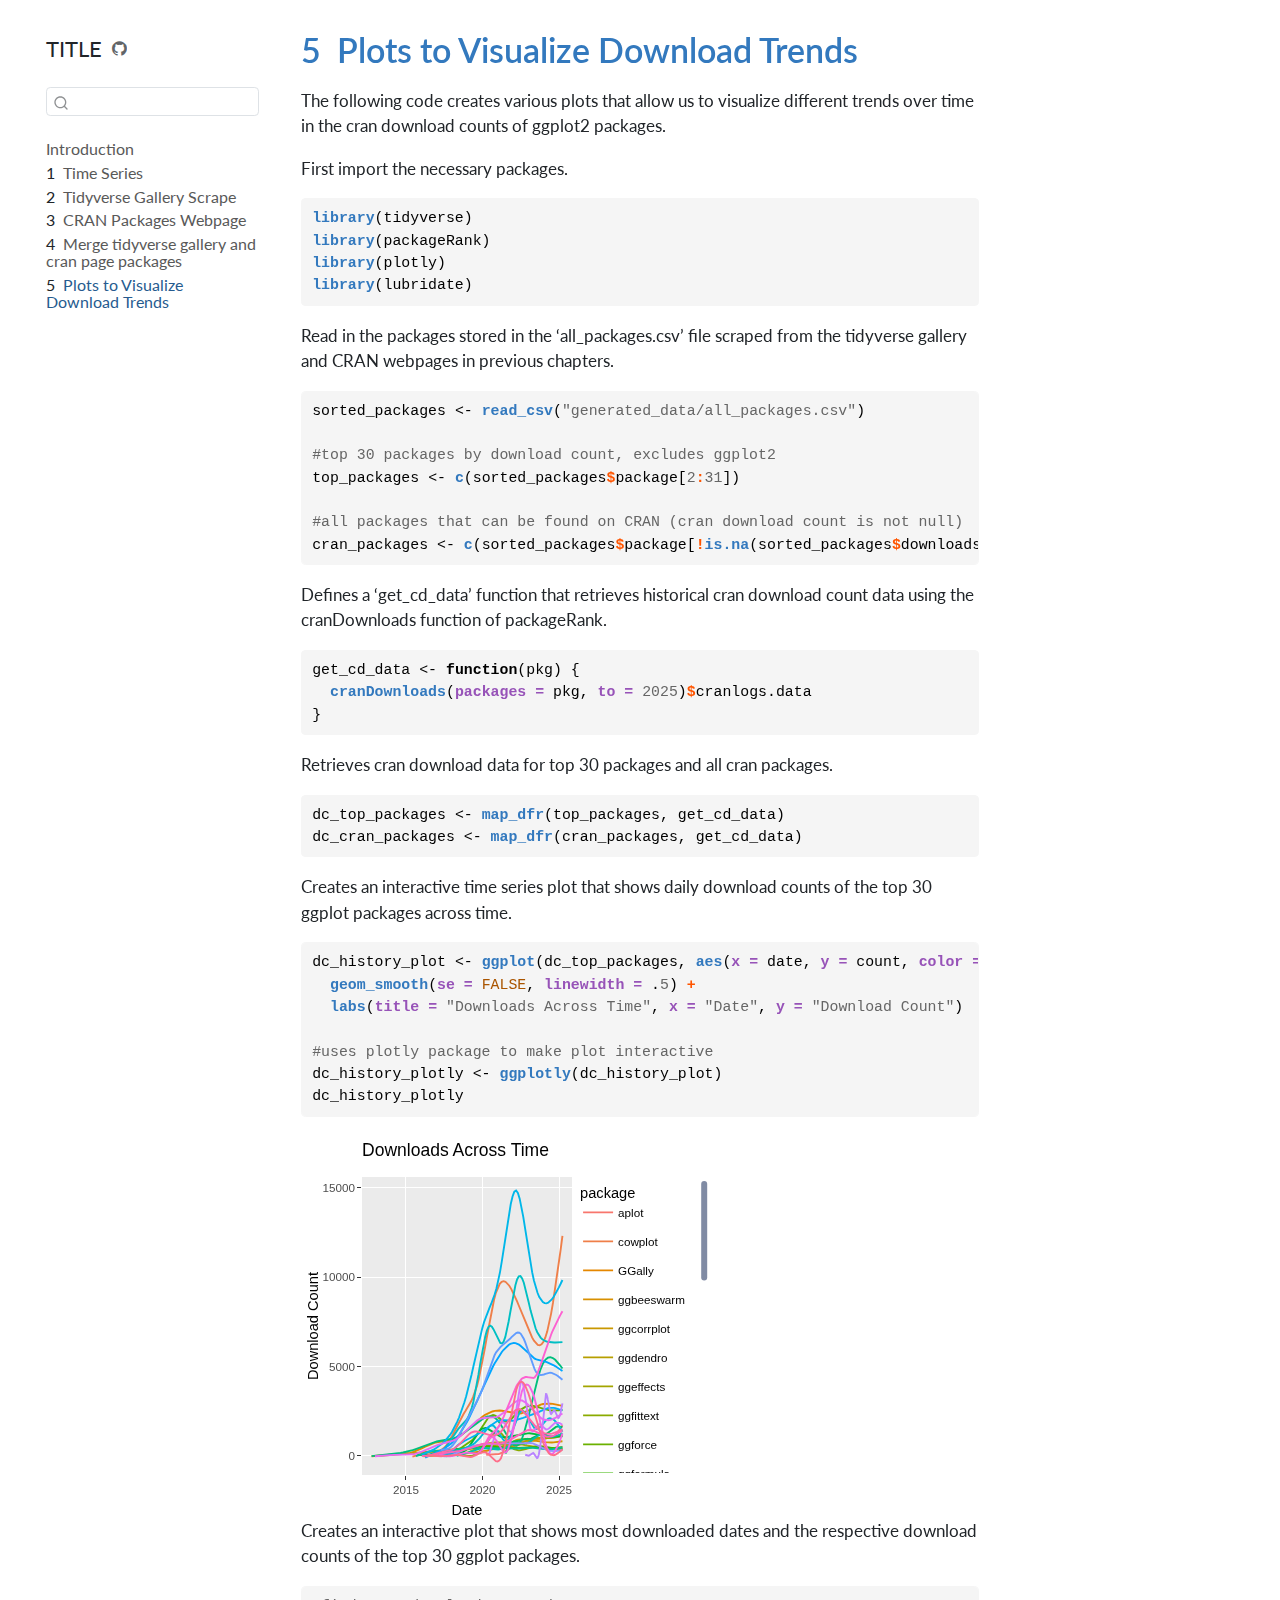
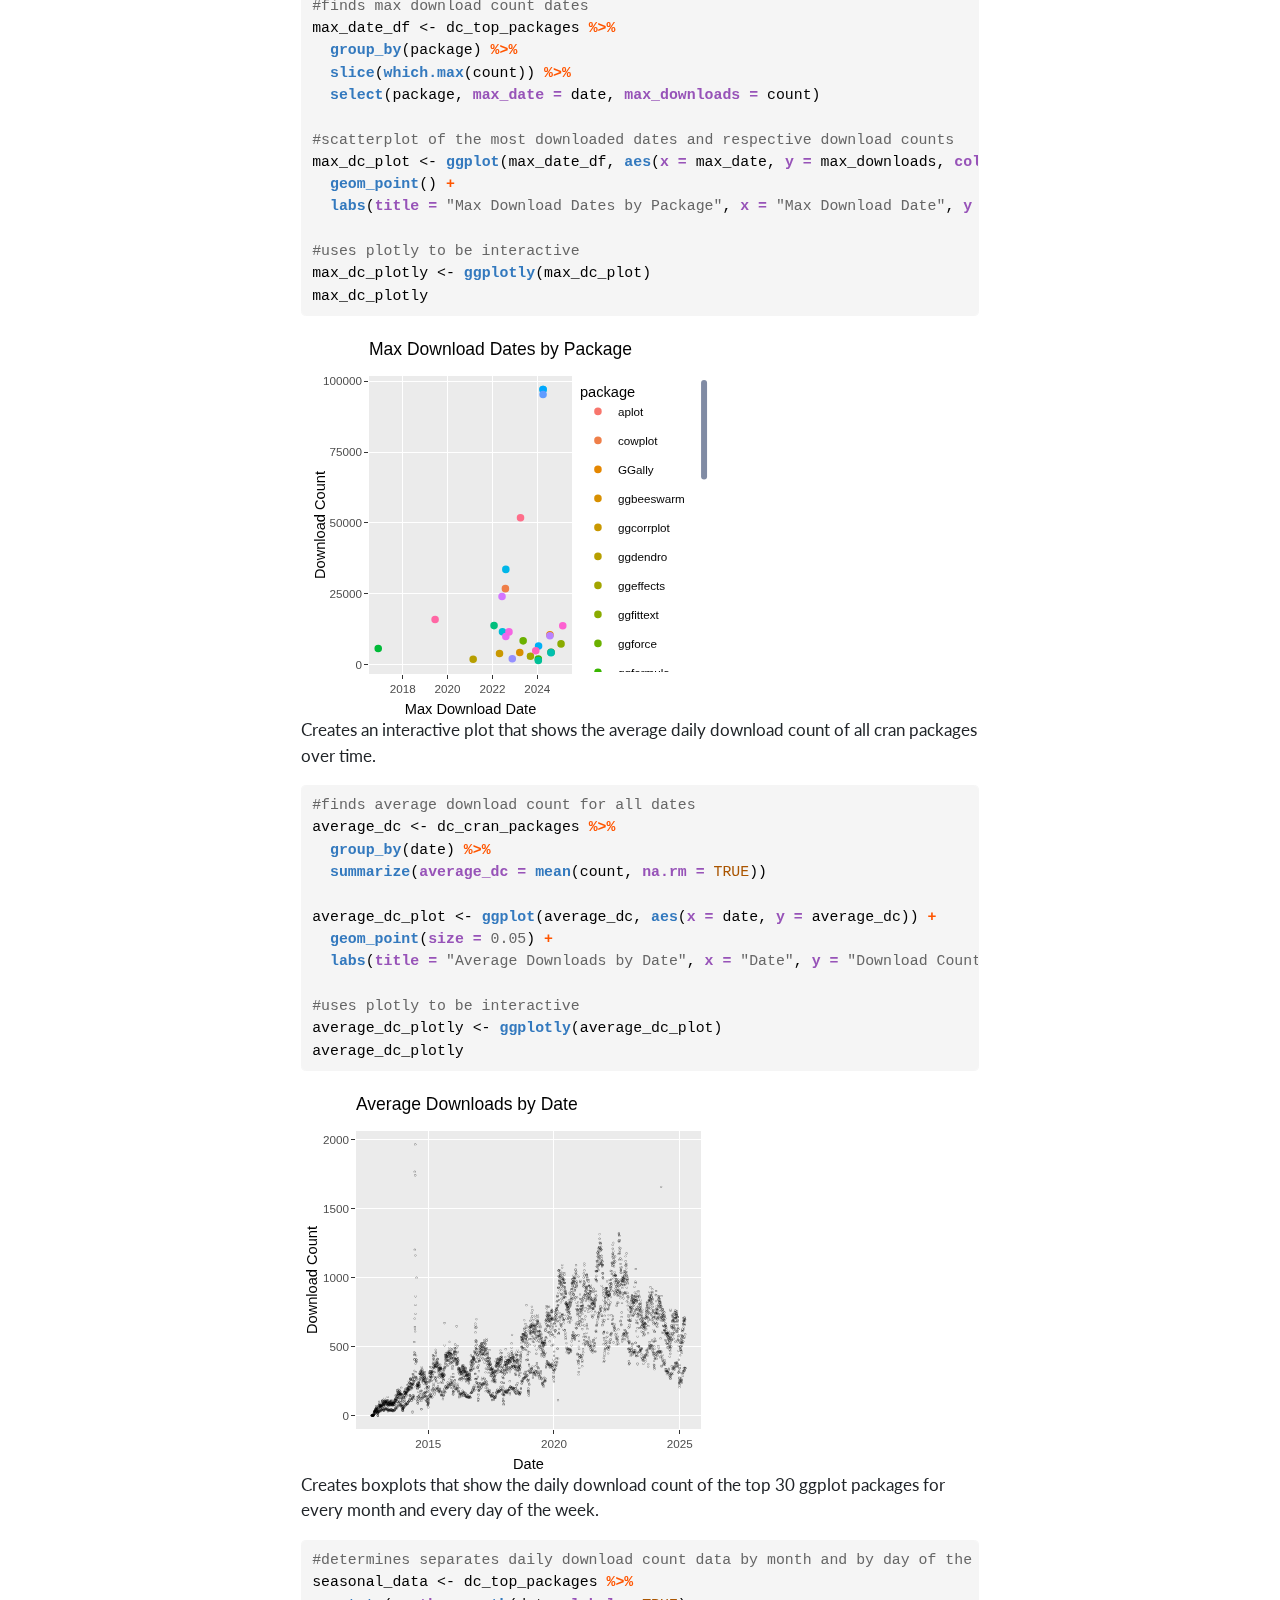
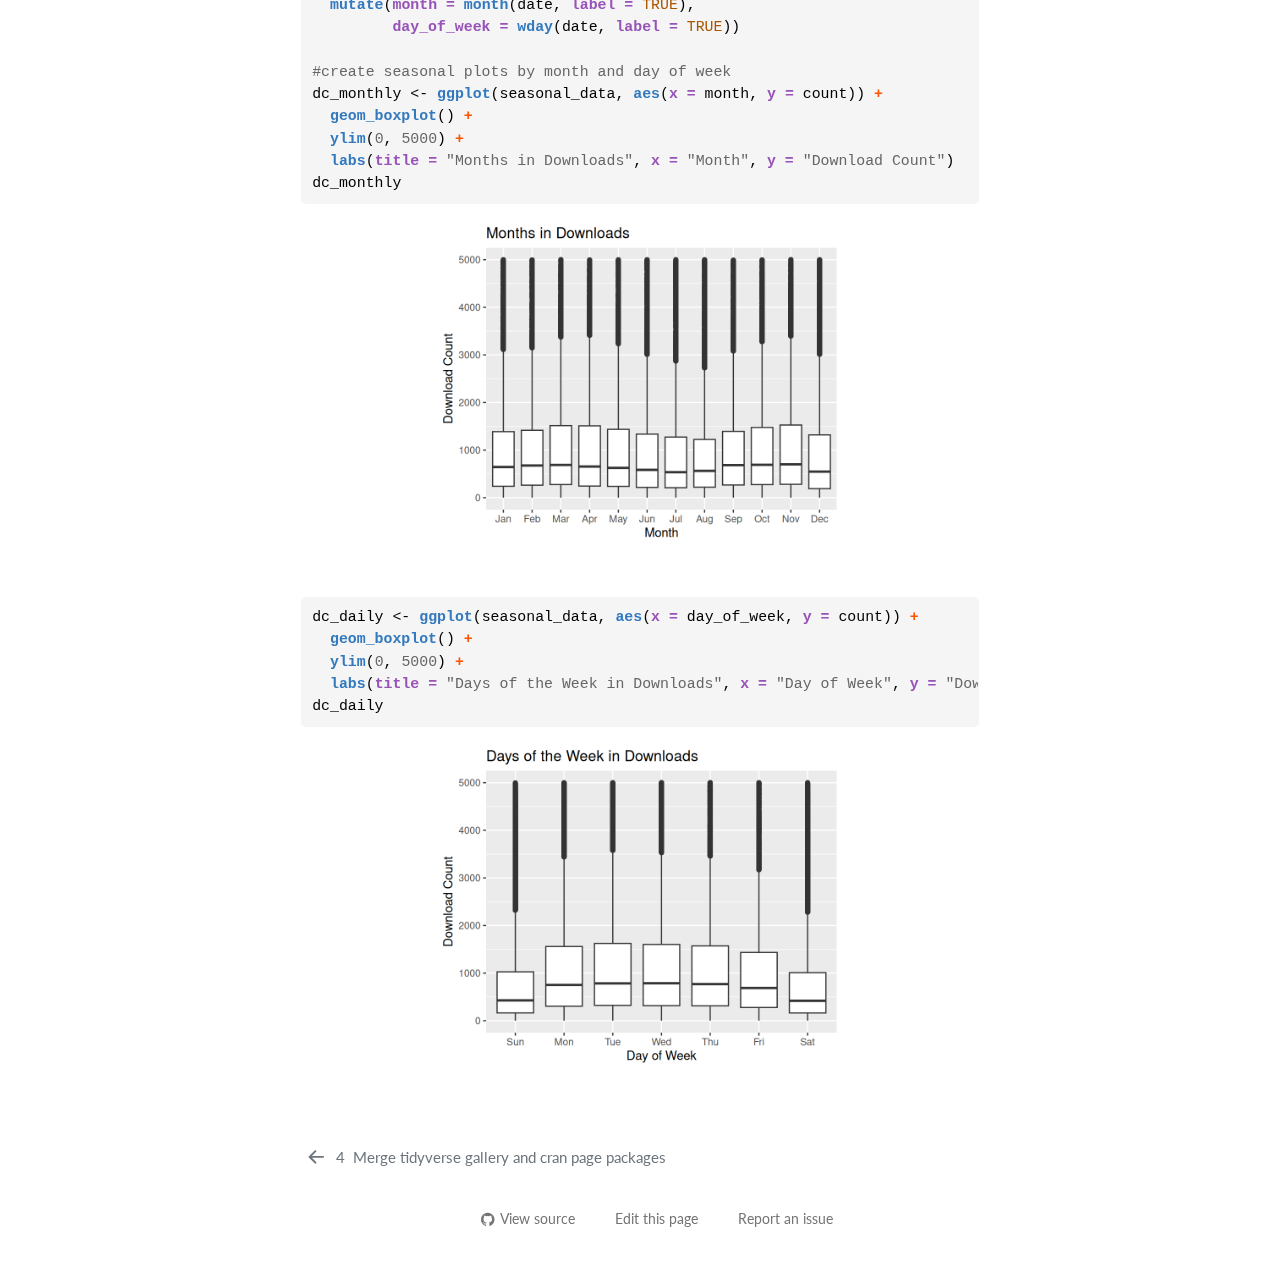
==== commit 2a9905d5: "Built site for gh-pages" ====
--- a/cd_plots.html
+++ b/cd_plots.html
@@ -256,8 +256,8 @@
 <span id="cb5-6"><a href="#cb5-6" aria-hidden="true" tabindex="-1"></a>dc_history_plotly <span class="ot">&lt;-</span> <span class="fu">ggplotly</span>(dc_history_plot)</span>
 <span id="cb5-7"><a href="#cb5-7" aria-hidden="true" tabindex="-1"></a>dc_history_plotly</span></code><button title="Copy to Clipboard" class="code-copy-button"><i class="bi"></i></button></pre></div>
 <div class="cell-output-display">
-<div class="plotly html-widget html-fill-item" id="htmlwidget-1fe6fb64a7976560ea86" style="width:60%;height:384px;"></div>
-<script type="application/json" data-for="htmlwidget-1fe6fb64a7976560ea86">{"x":{"data":[{"x":[18351,18374.01265822785,18397.025316455696,18420.037974683546,18443.050632911392,18466.063291139242,18489.075949367088,18512.088607594938,18535.101265822785,18558.113924050635,18581.126582278481,18604.139240506331,18627.151898734177,18650.164556962027,18673.177215189873,18696.189873417723,18719.202531645569,18742.215189873419,18765.227848101265,18788.240506329115,18811.253164556962,18834.265822784811,18857.278481012658,18880.291139240508,18903.303797468354,18926.316455696204,18949.32911392405,18972.3417721519,18995.354430379746,19018.367088607596,19041.379746835442,19064.392405063292,19087.405063291139,19110.417721518988,19133.430379746835,19156.443037974685,19179.455696202531,19202.468354430381,19225.481012658227,19248.493670886077,19271.506329113923,19294.518987341773,19317.531645569619,19340.544303797469,19363.556962025315,19386.569620253165,19409.582278481012,19432.594936708861,19455.607594936708,19478.620253164558,19501.632911392404,19524.645569620254,19547.6582278481,19570.67088607595,19593.683544303796,19616.696202531646,19639.708860759492,19662.721518987342,19685.734177215189,19708.746835443038,19731.759493670885,19754.772151898735,19777.784810126581,19800.797468354431,19823.810126582277,19846.822784810127,19869.835443037973,19892.848101265823,19915.860759493669,19938.873417721519,19961.886075949365,19984.898734177215,20007.911392405062,20030.924050632912,20053.936708860758,20076.949367088608,20099.962025316454,20122.974683544304,20145.98734177215,20169],"y":[56.368583874209548,57.488733378249549,58.710456187639579,60.135325607729669,61.864914943869508,64.000797501409522,66.644546585699175,69.897735502089347,73.86193755592862,78.639156796622103,84.401339339254108,91.467099649121053,100.17352034280617,110.85768403689949,123.8566733479839,139.50757089264999,158.14745928747934,180.11342114906438,205.72936429953864,234.91962974824199,267.14661727423226,301.84699463618495,338.4574295927539,376.41458990261572,415.15514332442365,454.11575761685452,492.73310053856119,530.4598412633112,566.93466541527562,601.91626923182673,635.16534912720135,666.44260151565788,695.5087228114337,722.12440942878584,746.05035778195349,767.04726428519166,784.95987582025271,800.10326073260899,812.95599179280339,823.99680593245625,833.70444008318032,842.55763117659501,851.0351161443142,859.6156319179571,868.77773466948781,878.8199439600628,889.52290295526848,900.57470588019964,911.66344695994349,922.47722041959514,932.70412048424214,942.03224137897905,950.14967732889397,956.74793012304553,961.72295538839671,965.28761220067088,967.68202014731048,969.14629881575979,969.92056779346171,970.24494666786018,970.35955502639786,970.5045124565188,970.94233860279371,972.3376789353473,975.70300701137944,982.06226521734163,992.43939593968173,1007.8583415648533,1029.3430444793014,1057.9174470694829,1094.6054917218389,1140.2671602661592,1194.4603104611483,1256.1218532342978,1324.1848753601384,1397.5824636132413,1475.247704768133,1556.113685599388,1639.1134928815306,1723.1802133891367],"text":["date: 18351.00<br />count:    56.368584<br />package: aplot","date: 18374.01<br />count:    57.488733<br />package: aplot","date: 18397.03<br />count:    58.710456<br />package: aplot","date: 18420.04<br />count:    60.135326<br />package: aplot","date: 18443.05<br />count:    61.864915<br />package: aplot","date: 18466.06<br />count:    64.000798<br />package: aplot","date: 18489.08<br />count:    66.644547<br />package: aplot","date: 18512.09<br />count:    69.897736<br />package: aplot","date: 18535.10<br />count:    73.861938<br />package: aplot","date: 18558.11<br />count:    78.639157<br />package: aplot","date: 18581.13<br />count:    84.401339<br />package: aplot","date: 18604.14<br />count:    91.467100<br />package: aplot","date: 18627.15<br />count:   100.173520<br />package: aplot","date: 18650.16<br />count:   110.857684<br />package: aplot","date: 18673.18<br />count:   123.856673<br />package: aplot","date: 18696.19<br />count:   139.507571<br />package: aplot","date: 18719.20<br />count:   158.147459<br />package: aplot","date: 18742.22<br />count:   180.113421<br />package: aplot","date: 18765.23<br />count:   205.729364<br />package: aplot","date: 18788.24<br />count:   234.919630<br />package: aplot","date: 18811.25<br />count:   267.146617<br />package: aplot","date: 18834.27<br />count:   301.846995<br />package: aplot","date: 18857.28<br />count:   338.457430<br />package: aplot","date: 18880.29<br />count:   376.414590<br />package: aplot","date: 18903.30<br />count:   415.155143<br />package: aplot","date: 18926.32<br />count:   454.115758<br />package: aplot","date: 18949.33<br />count:   492.733101<br />package: aplot","date: 18972.34<br />count:   530.459841<br />package: aplot","date: 18995.35<br />count:   566.934665<br />package: aplot","date: 19018.37<br />count:   601.916269<br />package: aplot","date: 19041.38<br />count:   635.165349<br />package: aplot","date: 19064.39<br />count:   666.442602<br />package: aplot","date: 19087.41<br />count:   695.508723<br />package: aplot","date: 19110.42<br />count:   722.124409<br />package: aplot","date: 19133.43<br />count:   746.050358<br />package: aplot","date: 19156.44<br />count:   767.047264<br />package: aplot","date: 19179.46<br />count:   784.959876<br />package: aplot","date: 19202.47<br />count:   800.103261<br />package: aplot","date: 19225.48<br />count:   812.955992<br />package: aplot","date: 19248.49<br />count:   823.996806<br />package: aplot","date: 19271.51<br />count:   833.704440<br />package: aplot","date: 19294.52<br />count:   842.557631<br />package: aplot","date: 19317.53<br />count:   851.035116<br />package: aplot","date: 19340.54<br />count:   859.615632<br />package: aplot","date: 19363.56<br />count:   868.777735<br />package: aplot","date: 19386.57<br />count:   878.819944<br />package: aplot","date: 19409.58<br />count:   889.522903<br />package: aplot","date: 19432.59<br />count:   900.574706<br />package: aplot","date: 19455.61<br />count:   911.663447<br />package: aplot","date: 19478.62<br />count:   922.477220<br />package: aplot","date: 19501.63<br />count:   932.704120<br />package: aplot","date: 19524.65<br />count:   942.032241<br />package: aplot","date: 19547.66<br />count:   950.149677<br />package: aplot","date: 19570.67<br />count:   956.747930<br />package: aplot","date: 19593.68<br />count:   961.722955<br />package: aplot","date: 19616.70<br />count:   965.287612<br />package: aplot","date: 19639.71<br />count:   967.682020<br />package: aplot","date: 19662.72<br />count:   969.146299<br />package: aplot","date: 19685.73<br />count:   969.920568<br />package: aplot","date: 19708.75<br />count:   970.244947<br />package: aplot","date: 19731.76<br />count:   970.359555<br />package: aplot","date: 19754.77<br />count:   970.504512<br />package: aplot","date: 19777.78<br />count:   970.942339<br />package: aplot","date: 19800.80<br />count:   972.337679<br />package: aplot","date: 19823.81<br />count:   975.703007<br />package: aplot","date: 19846.82<br />count:   982.062265<br />package: aplot","date: 19869.84<br />count:   992.439396<br />package: aplot","date: 19892.85<br />count:  1007.858342<br />package: aplot","date: 19915.86<br />count:  1029.343044<br />package: aplot","date: 19938.87<br />count:  1057.917447<br />package: aplot","date: 19961.89<br />count:  1094.605492<br />package: aplot","date: 19984.90<br />count:  1140.267160<br />package: aplot","date: 20007.91<br />count:  1194.460310<br />package: aplot","date: 20030.92<br />count:  1256.121853<br />package: aplot","date: 20053.94<br />count:  1324.184875<br />package: aplot","date: 20076.95<br />count:  1397.582464<br />package: aplot","date: 20099.96<br />count:  1475.247705<br />package: aplot","date: 20122.97<br />count:  1556.113686<br />package: aplot","date: 20145.99<br />count:  1639.113493<br />package: aplot","date: 20169.00<br />count:  1723.180213<br />package: aplot"],"type":"scatter","mode":"lines","name":"aplot","line":{"width":1.8897637795275593,"color":"rgba(248,118,109,1)","dash":"solid"},"hoveron":"points","legendgroup":"aplot","showlegend":true,"xaxis":"x","yaxis":"y","hoverinfo":"text","frame":null},{"x":[16589,16634.316455696204,16679.632911392404,16724.949367088608,16770.265822784811,16815.582278481012,16860.898734177215,16906.215189873419,16951.531645569619,16996.848101265823,17042.164556962027,17087.481012658227,17132.797468354431,17178.113924050635,17223.430379746835,17268.746835443038,17314.063291139242,17359.379746835442,17404.696202531646,17450.012658227846,17495.32911392405,17540.645569620254,17585.962025316454,17631.278481012658,17676.594936708861,17721.911392405062,17767.227848101265,17812.544303797469,17857.860759493669,17903.177215189873,17948.493670886077,17993.810126582277,18039.126582278481,18084.443037974685,18129.759493670885,18175.075949367088,18220.392405063292,18265.708860759492,18311.025316455696,18356.3417721519,18401.6582278481,18446.974683544304,18492.291139240508,18537.607594936708,18582.924050632912,18628.240506329115,18673.556962025315,18718.873417721519,18764.189873417723,18809.506329113923,18854.822784810127,18900.139240506331,18945.455696202531,18990.772151898735,19036.088607594938,19081.405063291139,19126.721518987342,19172.037974683546,19217.354430379746,19262.67088607595,19307.987341772154,19353.303797468354,19398.620253164558,19443.936708860761,19489.253164556962,19534.569620253165,19579.886075949369,19625.202531645569,19670.518987341773,19715.835443037973,19761.151898734177,19806.468354430381,19851.784810126581,19897.101265822785,19942.417721518988,19987.734177215189,20033.050632911392,20078.367088607596,20123.683544303796,20169],"y":[-39.466733488020054,-5.3861739050148572,28.060364692522853,60.238861319134912,90.515294989352697,118.25564471771031,142.82588951874573,163.59200840699623,179.91998039699354,191.18486366907996,198.23594595131635,205.01397092864511,215.84895151992737,235.0709006440311,267.00983121981676,315.99575616615584,386.35868840190801,482.42864084593361,608.38438890174939,763.81795770226643,943.01860699808435,1139.98021076757,1348.6966429890899,1563.1617776410583,1777.369488701841,1985.3136501498004,2180.9881359633546,2359.2585193701798,2525.1238773712362,2690.1210313373731,2865.8957650455668,3064.0938622727908,3296.3611067960646,3574.3432823923649,3909.6861728386525,4314.0355619119673,4795.1874568625608,5339.3956583995741,5925.4249488326568,6532.03259137655,7137.9758492459869,7722.0119856558504,8262.8982638208745,8739.3919469558095,9130.2572754408666,9421.2077463505229,9617.9464355036544,9729.7487273813495,9765.8900064646459,9735.6456572346087,9648.2910641722883,9513.1016117587405,9339.3526844750431,9136.2892026186091,8911.3282354700423,8669.053683233833,8413.8057326455018,8149.9245704406167,7881.7503833547635,7613.6233581234528,7349.8836814822607,7094.8715401667678,6853.1184537054341,6632.5907479257958,6444.2257642642835,6299.0588065472693,6208.1251786011762,6182.4601842524071,6233.0991273273648,6371.0773116524415,6607.4300410540691,6951.327912344891,7397.1325954994882,7932.1437942801331,8543.6177207402216,9218.8105869331175,9944.978604912365,10709.377986731331,11499.264944443381,12301.895690102067],"text":["date: 16589.00<br />count:   -39.466733<br />package: cowplot","date: 16634.32<br />count:    -5.386174<br />package: cowplot","date: 16679.63<br />count:    28.060365<br />package: cowplot","date: 16724.95<br />count:    60.238861<br />package: cowplot","date: 16770.27<br />count:    90.515295<br />package: cowplot","date: 16815.58<br />count:   118.255645<br />package: cowplot","date: 16860.90<br />count:   142.825890<br />package: cowplot","date: 16906.22<br />count:   163.592008<br />package: cowplot","date: 16951.53<br />count:   179.919980<br />package: cowplot","date: 16996.85<br />count:   191.184864<br />package: cowplot","date: 17042.16<br />count:   198.235946<br />package: cowplot","date: 17087.48<br />count:   205.013971<br />package: cowplot","date: 17132.80<br />count:   215.848952<br />package: cowplot","date: 17178.11<br />count:   235.070901<br />package: cowplot","date: 17223.43<br />count:   267.009831<br />package: cowplot","date: 17268.75<br />count:   315.995756<br />package: cowplot","date: 17314.06<br />count:   386.358688<br />package: cowplot","date: 17359.38<br />count:   482.428641<br />package: cowplot","date: 17404.70<br />count:   608.384389<br />package: cowplot","date: 17450.01<br />count:   763.817958<br />package: cowplot","date: 17495.33<br />count:   943.018607<br />package: cowplot","date: 17540.65<br />count:  1139.980211<br />package: cowplot","date: 17585.96<br />count:  1348.696643<br />package: cowplot","date: 17631.28<br />count:  1563.161778<br />package: cowplot","date: 17676.59<br />count:  1777.369489<br />package: cowplot","date: 17721.91<br />count:  1985.313650<br />package: cowplot","date: 17767.23<br />count:  2180.988136<br />package: cowplot","date: 17812.54<br />count:  2359.258519<br />package: cowplot","date: 17857.86<br />count:  2525.123877<br />package: cowplot","date: 17903.18<br />count:  2690.121031<br />package: cowplot","date: 17948.49<br />count:  2865.895765<br />package: cowplot","date: 17993.81<br />count:  3064.093862<br />package: cowplot","date: 18039.13<br />count:  3296.361107<br />package: cowplot","date: 18084.44<br />count:  3574.343282<br />package: cowplot","date: 18129.76<br />count:  3909.686173<br />package: cowplot","date: 18175.08<br />count:  4314.035562<br />package: cowplot","date: 18220.39<br />count:  4795.187457<br />package: cowplot","date: 18265.71<br />count:  5339.395658<br />package: cowplot","date: 18311.03<br />count:  5925.424949<br />package: cowplot","date: 18356.34<br />count:  6532.032591<br />package: cowplot","date: 18401.66<br />count:  7137.975849<br />package: cowplot","date: 18446.97<br />count:  7722.011986<br />package: cowplot","date: 18492.29<br />count:  8262.898264<br />package: cowplot","date: 18537.61<br />count:  8739.391947<br />package: cowplot","date: 18582.92<br />count:  9130.257275<br />package: cowplot","date: 18628.24<br />count:  9421.207746<br />package: cowplot","date: 18673.56<br />count:  9617.946436<br />package: cowplot","date: 18718.87<br />count:  9729.748727<br />package: cowplot","date: 18764.19<br />count:  9765.890006<br />package: cowplot","date: 18809.51<br />count:  9735.645657<br />package: cowplot","date: 18854.82<br />count:  9648.291064<br />package: cowplot","date: 18900.14<br />count:  9513.101612<br />package: cowplot","date: 18945.46<br />count:  9339.352684<br />package: cowplot","date: 18990.77<br />count:  9136.289203<br />package: cowplot","date: 19036.09<br />count:  8911.328235<br />package: cowplot","date: 19081.41<br />count:  8669.053683<br />package: cowplot","date: 19126.72<br />count:  8413.805733<br />package: cowplot","date: 19172.04<br />count:  8149.924570<br />package: cowplot","date: 19217.35<br />count:  7881.750383<br />package: cowplot","date: 19262.67<br />count:  7613.623358<br />package: cowplot","date: 19307.99<br />count:  7349.883681<br />package: cowplot","date: 19353.30<br />count:  7094.871540<br />package: cowplot","date: 19398.62<br />count:  6853.118454<br />package: cowplot","date: 19443.94<br />count:  6632.590748<br />package: cowplot","date: 19489.25<br />count:  6444.225764<br />package: cowplot","date: 19534.57<br />count:  6299.058807<br />package: cowplot","date: 19579.89<br />count:  6208.125179<br />package: cowplot","date: 19625.20<br />count:  6182.460184<br />package: cowplot","date: 19670.52<br />count:  6233.099127<br />package: cowplot","date: 19715.84<br />count:  6371.077312<br />package: cowplot","date: 19761.15<br />count:  6607.430041<br />package: cowplot","date: 19806.47<br />count:  6951.327912<br />package: cowplot","date: 19851.78<br />count:  7397.132595<br />package: cowplot","date: 19897.10<br />count:  7932.143794<br />package: cowplot","date: 19942.42<br />count:  8543.617721<br />package: cowplot","date: 19987.73<br />count:  9218.810587<br />package: cowplot","date: 20033.05<br />count:  9944.978605<br />package: cowplot","date: 20078.37<br />count: 10709.377987<br />package: cowplot","date: 20123.68<br />count: 11499.264944<br />package: cowplot","date: 20169.00<br />count: 12301.895690<br />package: cowplot"],"type":"scatter","mode":"lines","name":"cowplot","line":{"width":1.8897637795275593,"color":"rgba(239,127,73,1)","dash":"solid"},"hoveron":"points","legendgroup":"cowplot","showlegend":true,"xaxis":"x","yaxis":"y","hoverinfo":"text","frame":null},{"x":[15614,15671.658227848102,15729.316455696202,15786.974683544304,15844.632911392406,15902.291139240506,15959.949367088608,16017.60759493671,16075.26582278481,16132.924050632912,16190.582278481013,16248.240506329113,16305.898734177215,16363.556962025317,16421.215189873419,16478.873417721519,16536.531645569619,16594.189873417723,16651.848101265823,16709.506329113923,16767.164556962027,16824.822784810127,16882.481012658227,16940.139240506331,16997.797468354431,17055.455696202531,17113.113924050635,17170.772151898735,17228.430379746835,17286.088607594938,17343.746835443038,17401.405063291139,17459.063291139242,17516.721518987342,17574.379746835442,17632.037974683546,17689.696202531646,17747.354430379746,17805.012658227846,17862.67088607595,17920.32911392405,17977.987341772154,18035.645569620254,18093.303797468354,18150.962025316454,18208.620253164558,18266.278481012658,18323.936708860761,18381.594936708861,18439.253164556962,18496.911392405062,18554.569620253165,18612.227848101265,18669.886075949369,18727.544303797469,18785.202531645569,18842.860759493669,18900.518987341773,18958.177215189873,19015.835443037977,19073.493670886077,19131.151898734177,19188.810126582277,19246.468354430381,19304.126582278481,19361.784810126584,19419.443037974685,19477.101265822785,19534.759493670885,19592.417721518988,19650.075949367088,19707.734177215189,19765.392405063292,19823.050632911392,19880.708860759492,19938.367088607596,19996.025316455696,20053.6835443038,20111.3417721519,20169],"y":[-21.056727952506662,-9.0049681839109326,2.9110093405001862,14.555422376544129,25.792488680036968,36.486426006793408,46.501452112631455,55.701784753365985,63.951641684814263,71.117877583800464,77.495517175953978,84.277456790400663,92.769650744519566,104.27805335568837,120.10861894128607,141.56730181868994,169.96005630527935,206.59283671843497,252.7138162826248,307.81877601403653,369.37754735884903,434.74710806614627,501.28443588502398,566.34650856457802,627.29030385389319,681.4727995020645,726.25097325818797,759.30107752356503,782.01093253152396,798.16291840701319,811.57932460650431,826.08244058647335,845.49455580339622,873.63795971374429,914.33494177399359,971.40779144062185,1047.8261571795481,1141.7885616013828,1249.8348741398058,1368.503298914072,1494.3320400434118,1623.8593016470854,1753.6232878443232,1880.162202754379,2000.0148535377464,2110.3206764375109,2209.9468208710423,2298.069193374497,2373.8637004840061,2436.5062487357181,2485.1727446657778,2519.0390948103282,2537.2812057055085,2539.1071091170998,2525.6523505890259,2501.0401220213334,2469.6506171511569,2435.8640297156271,2404.0605534518827,2378.6203820970518,2363.9237093882734,2364.3507290626776,2384.0331900466294,2422.6427600235625,2475.9932556552794,2539.7712898604777,2609.6634755578398,2681.356425666062,2750.5367531038355,2812.8910707898567,2864.105991642808,2900.3529889971451,2921.6541477690262,2929.8678026707307,2926.8635971122858,2914.5111745037138,2894.6801782550433,2869.2402517762957,2840.0610384775,2809.0121817686795],"text":["date: 15614.00<br />count:   -21.056728<br />package: GGally","date: 15671.66<br />count:    -9.004968<br />package: GGally","date: 15729.32<br />count:     2.911009<br />package: GGally","date: 15786.97<br />count:    14.555422<br />package: GGally","date: 15844.63<br />count:    25.792489<br />package: GGally","date: 15902.29<br />count:    36.486426<br />package: GGally","date: 15959.95<br />count:    46.501452<br />package: GGally","date: 16017.61<br />count:    55.701785<br />package: GGally","date: 16075.27<br />count:    63.951642<br />package: GGally","date: 16132.92<br />count:    71.117878<br />package: GGally","date: 16190.58<br />count:    77.495517<br />package: GGally","date: 16248.24<br />count:    84.277457<br />package: GGally","date: 16305.90<br />count:    92.769651<br />package: GGally","date: 16363.56<br />count:   104.278053<br />package: GGally","date: 16421.22<br />count:   120.108619<br />package: GGally","date: 16478.87<br />count:   141.567302<br />package: GGally","date: 16536.53<br />count:   169.960056<br />package: GGally","date: 16594.19<br />count:   206.592837<br />package: GGally","date: 16651.85<br />count:   252.713816<br />package: GGally","date: 16709.51<br />count:   307.818776<br />package: GGally","date: 16767.16<br />count:   369.377547<br />package: GGally","date: 16824.82<br />count:   434.747108<br />package: GGally","date: 16882.48<br />count:   501.284436<br />package: GGally","date: 16940.14<br />count:   566.346509<br />package: GGally","date: 16997.80<br />count:   627.290304<br />package: GGally","date: 17055.46<br />count:   681.472800<br />package: GGally","date: 17113.11<br />count:   726.250973<br />package: GGally","date: 17170.77<br />count:   759.301078<br />package: GGally","date: 17228.43<br />count:   782.010933<br />package: GGally","date: 17286.09<br />count:   798.162918<br />package: GGally","date: 17343.75<br />count:   811.579325<br />package: GGally","date: 17401.41<br />count:   826.082441<br />package: GGally","date: 17459.06<br />count:   845.494556<br />package: GGally","date: 17516.72<br />count:   873.637960<br />package: GGally","date: 17574.38<br />count:   914.334942<br />package: GGally","date: 17632.04<br />count:   971.407791<br />package: GGally","date: 17689.70<br />count:  1047.826157<br />package: GGally","date: 17747.35<br />count:  1141.788562<br />package: GGally","date: 17805.01<br />count:  1249.834874<br />package: GGally","date: 17862.67<br />count:  1368.503299<br />package: GGally","date: 17920.33<br />count:  1494.332040<br />package: GGally","date: 17977.99<br />count:  1623.859302<br />package: GGally","date: 18035.65<br />count:  1753.623288<br />package: GGally","date: 18093.30<br />count:  1880.162203<br />package: GGally","date: 18150.96<br />count:  2000.014854<br />package: GGally","date: 18208.62<br />count:  2110.320676<br />package: GGally","date: 18266.28<br />count:  2209.946821<br />package: GGally","date: 18323.94<br />count:  2298.069193<br />package: GGally","date: 18381.59<br />count:  2373.863700<br />package: GGally","date: 18439.25<br />count:  2436.506249<br />package: GGally","date: 18496.91<br />count:  2485.172745<br />package: GGally","date: 18554.57<br />count:  2519.039095<br />package: GGally","date: 18612.23<br />count:  2537.281206<br />package: GGally","date: 18669.89<br />count:  2539.107109<br />package: GGally","date: 18727.54<br />count:  2525.652351<br />package: GGally","date: 18785.20<br />count:  2501.040122<br />package: GGally","date: 18842.86<br />count:  2469.650617<br />package: GGally","date: 18900.52<br />count:  2435.864030<br />package: GGally","date: 18958.18<br />count:  2404.060553<br />package: GGally","date: 19015.84<br />count:  2378.620382<br />package: GGally","date: 19073.49<br />count:  2363.923709<br />package: GGally","date: 19131.15<br />count:  2364.350729<br />package: GGally","date: 19188.81<br />count:  2384.033190<br />package: GGally","date: 19246.47<br />count:  2422.642760<br />package: GGally","date: 19304.13<br />count:  2475.993256<br />package: GGally","date: 19361.78<br />count:  2539.771290<br />package: GGally","date: 19419.44<br />count:  2609.663476<br />package: GGally","date: 19477.10<br />count:  2681.356426<br />package: GGally","date: 19534.76<br />count:  2750.536753<br />package: GGally","date: 19592.42<br />count:  2812.891071<br />package: GGally","date: 19650.08<br />count:  2864.105992<br />package: GGally","date: 19707.73<br />count:  2900.352989<br />package: GGally","date: 19765.39<br />count:  2921.654148<br />package: GGally","date: 19823.05<br />count:  2929.867803<br />package: GGally","date: 19880.71<br />count:  2926.863597<br />package: GGally","date: 19938.37<br />count:  2914.511175<br />package: GGally","date: 19996.03<br />count:  2894.680178<br />package: GGally","date: 20053.68<br />count:  2869.240252<br />package: GGally","date: 20111.34<br />count:  2840.061038<br />package: GGally","date: 20169.00<br />count:  2809.012182<br />package: GGally"],"type":"scatter","mode":"lines","name":"GGally","line":{"width":1.8897637795275593,"color":"rgba(229,135,0,1)","dash":"solid"},"hoveron":"points","legendgroup":"GGally","showlegend":true,"xaxis":"x","yaxis":"y","hoverinfo":"text","frame":null},{"x":[16852,16893.98734177215,16935.974683544304,16977.962025316454,17019.949367088608,17061.936708860758,17103.924050632912,17145.911392405062,17187.898734177215,17229.886075949365,17271.873417721519,17313.860759493669,17355.848101265823,17397.835443037973,17439.822784810127,17481.810126582277,17523.797468354431,17565.784810126581,17607.772151898735,17649.759493670885,17691.746835443038,17733.734177215189,17775.721518987342,17817.708860759492,17859.696202531646,17901.683544303796,17943.67088607595,17985.6582278481,18027.645569620254,18069.632911392404,18111.620253164558,18153.607594936708,18195.594936708861,18237.582278481012,18279.569620253165,18321.556962025315,18363.544303797469,18405.531645569619,18447.518987341773,18489.506329113923,18531.493670886077,18573.481012658227,18615.468354430381,18657.455696202531,18699.443037974685,18741.430379746835,18783.417721518988,18825.405063291139,18867.392405063292,18909.379746835442,18951.367088607596,18993.354430379746,19035.3417721519,19077.32911392405,19119.316455696204,19161.303797468354,19203.291139240508,19245.278481012658,19287.265822784811,19329.253164556962,19371.240506329115,19413.227848101265,19455.215189873419,19497.202531645569,19539.189873417723,19581.177215189873,19623.164556962027,19665.151898734177,19707.139240506331,19749.126582278481,19791.113924050635,19833.101265822785,19875.088607594938,19917.075949367088,19959.063291139242,20001.050632911392,20043.037974683546,20085.025316455696,20127.012658227846,20169],"y":[-19.913802147022409,-8.1985290581826007,3.3114731051545903,14.410933417483704,24.894580953303517,34.557144787108399,43.193353993396471,50.597937646662928,56.565624821405379,60.892361000417623,63.571605963918643,65.011006517669244,65.670362973217749,66.009475642111539,66.488144835898893,67.566170866127223,69.70335404434455,73.359494682098472,78.981561208488898,86.627355117738475,95.904760025729374,106.3965972779343,117.68568821982949,129.35485419688715,140.9869165545839,152.1646966383916,162.47101579378673,171.54280962933794,179.64609206211134,187.45273398239209,195.64137056335485,204.89063697817198,215.87916840001827,229.28560000206551,245.78856695748942,266.06670443946069,290.57327854685497,318.50045694519372,348.60199402265573,379.63120399343654,410.34140107174187,439.4858994717672,465.81801340771835,488.09105709379122,505.05901034354451,516.13878992720515,522.65425476447854,526.27005064436128,528.65082335585203,531.46121868794819,536.36588242964854,545.02946036995002,559.11659829785208,580.26856057055204,608.72372563734757,642.54599879027467,679.61223386699317,717.79928470515028,754.9840051424062,789.04324901640825,817.85387016481593,839.29272242527804,851.34945163919758,854.03854569920952,849.12592673211122,838.4352663706178,823.79023624744218,807.01450799530119,789.9317532469064,774.36564363497507,762.13985079221902,754.88528387930103,752.70199207473752,754.95999991798612,761.02483603078781,770.2620290348832,782.03710755201473,795.71560020392155,810.66303561234599,826.24494239903061],"text":["date: 16852.00<br />count:   -19.913802<br />package: ggbeeswarm","date: 16893.99<br />count:    -8.198529<br />package: ggbeeswarm","date: 16935.97<br />count:     3.311473<br />package: ggbeeswarm","date: 16977.96<br />count:    14.410933<br />package: ggbeeswarm","date: 17019.95<br />count:    24.894581<br />package: ggbeeswarm","date: 17061.94<br />count:    34.557145<br />package: ggbeeswarm","date: 17103.92<br />count:    43.193354<br />package: ggbeeswarm","date: 17145.91<br />count:    50.597938<br />package: ggbeeswarm","date: 17187.90<br />count:    56.565625<br />package: ggbeeswarm","date: 17229.89<br />count:    60.892361<br />package: ggbeeswarm","date: 17271.87<br />count:    63.571606<br />package: ggbeeswarm","date: 17313.86<br />count:    65.011007<br />package: ggbeeswarm","date: 17355.85<br />count:    65.670363<br />package: ggbeeswarm","date: 17397.84<br />count:    66.009476<br />package: ggbeeswarm","date: 17439.82<br />count:    66.488145<br />package: ggbeeswarm","date: 17481.81<br />count:    67.566171<br />package: ggbeeswarm","date: 17523.80<br />count:    69.703354<br />package: ggbeeswarm","date: 17565.78<br />count:    73.359495<br />package: ggbeeswarm","date: 17607.77<br />count:    78.981561<br />package: ggbeeswarm","date: 17649.76<br />count:    86.627355<br />package: ggbeeswarm","date: 17691.75<br />count:    95.904760<br />package: ggbeeswarm","date: 17733.73<br />count:   106.396597<br />package: ggbeeswarm","date: 17775.72<br />count:   117.685688<br />package: ggbeeswarm","date: 17817.71<br />count:   129.354854<br />package: ggbeeswarm","date: 17859.70<br />count:   140.986917<br />package: ggbeeswarm","date: 17901.68<br />count:   152.164697<br />package: ggbeeswarm","date: 17943.67<br />count:   162.471016<br />package: ggbeeswarm","date: 17985.66<br />count:   171.542810<br />package: ggbeeswarm","date: 18027.65<br />count:   179.646092<br />package: ggbeeswarm","date: 18069.63<br />count:   187.452734<br />package: ggbeeswarm","date: 18111.62<br />count:   195.641371<br />package: ggbeeswarm","date: 18153.61<br />count:   204.890637<br />package: ggbeeswarm","date: 18195.59<br />count:   215.879168<br />package: ggbeeswarm","date: 18237.58<br />count:   229.285600<br />package: ggbeeswarm","date: 18279.57<br />count:   245.788567<br />package: ggbeeswarm","date: 18321.56<br />count:   266.066704<br />package: ggbeeswarm","date: 18363.54<br />count:   290.573279<br />package: ggbeeswarm","date: 18405.53<br />count:   318.500457<br />package: ggbeeswarm","date: 18447.52<br />count:   348.601994<br />package: ggbeeswarm","date: 18489.51<br />count:   379.631204<br />package: ggbeeswarm","date: 18531.49<br />count:   410.341401<br />package: ggbeeswarm","date: 18573.48<br />count:   439.485899<br />package: ggbeeswarm","date: 18615.47<br />count:   465.818013<br />package: ggbeeswarm","date: 18657.46<br />count:   488.091057<br />package: ggbeeswarm","date: 18699.44<br />count:   505.059010<br />package: ggbeeswarm","date: 18741.43<br />count:   516.138790<br />package: ggbeeswarm","date: 18783.42<br />count:   522.654255<br />package: ggbeeswarm","date: 18825.41<br />count:   526.270051<br />package: ggbeeswarm","date: 18867.39<br />count:   528.650823<br />package: ggbeeswarm","date: 18909.38<br />count:   531.461219<br />package: ggbeeswarm","date: 18951.37<br />count:   536.365882<br />package: ggbeeswarm","date: 18993.35<br />count:   545.029460<br />package: ggbeeswarm","date: 19035.34<br />count:   559.116598<br />package: ggbeeswarm","date: 19077.33<br />count:   580.268561<br />package: ggbeeswarm","date: 19119.32<br />count:   608.723726<br />package: ggbeeswarm","date: 19161.30<br />count:   642.545999<br />package: ggbeeswarm","date: 19203.29<br />count:   679.612234<br />package: ggbeeswarm","date: 19245.28<br />count:   717.799285<br />package: ggbeeswarm","date: 19287.27<br />count:   754.984005<br />package: ggbeeswarm","date: 19329.25<br />count:   789.043249<br />package: ggbeeswarm","date: 19371.24<br />count:   817.853870<br />package: ggbeeswarm","date: 19413.23<br />count:   839.292722<br />package: ggbeeswarm","date: 19455.22<br />count:   851.349452<br />package: ggbeeswarm","date: 19497.20<br />count:   854.038546<br />package: ggbeeswarm","date: 19539.19<br />count:   849.125927<br />package: ggbeeswarm","date: 19581.18<br />count:   838.435266<br />package: ggbeeswarm","date: 19623.16<br />count:   823.790236<br />package: ggbeeswarm","date: 19665.15<br />count:   807.014508<br />package: ggbeeswarm","date: 19707.14<br />count:   789.931753<br />package: ggbeeswarm","date: 19749.13<br />count:   774.365644<br />package: ggbeeswarm","date: 19791.11<br />count:   762.139851<br />package: ggbeeswarm","date: 19833.10<br />count:   754.885284<br />package: ggbeeswarm","date: 19875.09<br />count:   752.701992<br />package: ggbeeswarm","date: 19917.08<br />count:   754.960000<br />package: ggbeeswarm","date: 19959.06<br />count:   761.024836<br />package: ggbeeswarm","date: 20001.05<br />count:   770.262029<br />package: ggbeeswarm","date: 20043.04<br />count:   782.037108<br />package: ggbeeswarm","date: 20085.03<br />count:   795.715600<br />package: ggbeeswarm","date: 20127.01<br />count:   810.663036<br />package: ggbeeswarm","date: 20169.00<br />count:   826.244942<br />package: ggbeeswarm"],"type":"scatter","mode":"lines","name":"ggbeeswarm","line":{"width":1.8897637795275593,"color":"rgba(216,144,0,1)","dash":"solid"},"hoveron":"points","legendgroup":"ggbeeswarm","showlegend":true,"xaxis":"x","yaxis":"y","hoverinfo":"text","frame":null},{"x":[16812,16854.493670886077,16896.98734177215,16939.481012658227,16981.974683544304,17024.468354430381,17066.962025316454,17109.455696202531,17151.949367088608,17194.443037974685,17236.936708860758,17279.430379746835,17321.924050632912,17364.417721518988,17406.911392405062,17449.405063291139,17491.898734177215,17534.392405063292,17576.886075949365,17619.379746835442,17661.873417721519,17704.367088607596,17746.860759493669,17789.354430379746,17831.848101265823,17874.3417721519,17916.835443037973,17959.32911392405,18001.822784810127,18044.316455696204,18086.810126582277,18129.303797468354,18171.797468354431,18214.291139240508,18256.784810126581,18299.278481012658,18341.772151898735,18384.265822784811,18426.759493670885,18469.253164556962,18511.746835443038,18554.240506329115,18596.734177215189,18639.227848101265,18681.721518987342,18724.215189873419,18766.708860759492,18809.202531645569,18851.696202531646,18894.189873417723,18936.683544303796,18979.177215189873,19021.67088607595,19064.164556962023,19106.6582278481,19149.151898734177,19191.645569620254,19234.139240506331,19276.632911392404,19319.126582278481,19361.620253164558,19404.113924050631,19446.607594936708,19489.101265822785,19531.594936708861,19574.088607594938,19616.582278481012,19659.075949367088,19701.569620253165,19744.063291139239,19786.556962025315,19829.050632911392,19871.544303797469,19914.037974683546,19956.531645569619,19999.025316455696,20041.518987341773,20084.012658227846,20126.506329113923,20169],"y":[22.231682568409667,17.87087205034959,13.777814152955443,10.220261496892135,7.4659667028259378,5.7826823914221848,5.4381611833466366,6.7001556992649398,9.8364185598428548,15.113242884981048,22.559935357872178,31.708842651248631,42.029735342543802,52.992384009191682,64.066559228625934,74.722031578282127,84.428571635593585,92.655949977994439,98.901008535443722,103.48161260120182,107.66481676644014,112.77054935773086,120.11873870164537,131.02931312475701,146.82220095363772,168.81733051485958,198.33463013499195,236.4907916994336,282.03988346487722,332.21170037917892,384.21063283504355,435.2410712251891,482.50740594232042,523.21402737914639,554.56532592837425,573.76569198271818,578.76283170100703,571.66382559742692,556.021735637451,535.39107557515365,513.32635916461345,493.3821001599074,479.11281231511373,474.07300938430728,481.81570260856518,504.39740027932532,539.5699109383122,584.31575647041768,635.61745876052498,690.4575396935204,745.81852115428467,798.68292502771362,846.03327319868799,884.87902647269811,913.8459808916748,934.06525211400583,946.88346716294018,953.64725306172716,955.70323683361607,954.39804550185636,951.07830608969664,947.09064562038679,943.74805299298123,941.75964550101401,941.31220764554143,942.57530120803267,945.71848796995641,950.91132971278239,958.32338821797998,968.12422526701732,980.48340264136471,995.53247858959469,1013.1011990465501,1032.8753840309437,1054.5399671817113,1077.7798821377937,1102.2800625381271,1127.7254420216459,1153.8009542272921,1180.1915327940012],"text":["date: 16812.00<br />count:    22.231683<br />package: ggcorrplot","date: 16854.49<br />count:    17.870872<br />package: ggcorrplot","date: 16896.99<br />count:    13.777814<br />package: ggcorrplot","date: 16939.48<br />count:    10.220261<br />package: ggcorrplot","date: 16981.97<br />count:     7.465967<br />package: ggcorrplot","date: 17024.47<br />count:     5.782682<br />package: ggcorrplot","date: 17066.96<br />count:     5.438161<br />package: ggcorrplot","date: 17109.46<br />count:     6.700156<br />package: ggcorrplot","date: 17151.95<br />count:     9.836419<br />package: ggcorrplot","date: 17194.44<br />count:    15.113243<br />package: ggcorrplot","date: 17236.94<br />count:    22.559935<br />package: ggcorrplot","date: 17279.43<br />count:    31.708843<br />package: ggcorrplot","date: 17321.92<br />count:    42.029735<br />package: ggcorrplot","date: 17364.42<br />count:    52.992384<br />package: ggcorrplot","date: 17406.91<br />count:    64.066559<br />package: ggcorrplot","date: 17449.41<br />count:    74.722032<br />package: ggcorrplot","date: 17491.90<br />count:    84.428572<br />package: ggcorrplot","date: 17534.39<br />count:    92.655950<br />package: ggcorrplot","date: 17576.89<br />count:    98.901009<br />package: ggcorrplot","date: 17619.38<br />count:   103.481613<br />package: ggcorrplot","date: 17661.87<br />count:   107.664817<br />package: ggcorrplot","date: 17704.37<br />count:   112.770549<br />package: ggcorrplot","date: 17746.86<br />count:   120.118739<br />package: ggcorrplot","date: 17789.35<br />count:   131.029313<br />package: ggcorrplot","date: 17831.85<br />count:   146.822201<br />package: ggcorrplot","date: 17874.34<br />count:   168.817331<br />package: ggcorrplot","date: 17916.84<br />count:   198.334630<br />package: ggcorrplot","date: 17959.33<br />count:   236.490792<br />package: ggcorrplot","date: 18001.82<br />count:   282.039883<br />package: ggcorrplot","date: 18044.32<br />count:   332.211700<br />package: ggcorrplot","date: 18086.81<br />count:   384.210633<br />package: ggcorrplot","date: 18129.30<br />count:   435.241071<br />package: ggcorrplot","date: 18171.80<br />count:   482.507406<br />package: ggcorrplot","date: 18214.29<br />count:   523.214027<br />package: ggcorrplot","date: 18256.78<br />count:   554.565326<br />package: ggcorrplot","date: 18299.28<br />count:   573.765692<br />package: ggcorrplot","date: 18341.77<br />count:   578.762832<br />package: ggcorrplot","date: 18384.27<br />count:   571.663826<br />package: ggcorrplot","date: 18426.76<br />count:   556.021736<br />package: ggcorrplot","date: 18469.25<br />count:   535.391076<br />package: ggcorrplot","date: 18511.75<br />count:   513.326359<br />package: ggcorrplot","date: 18554.24<br />count:   493.382100<br />package: ggcorrplot","date: 18596.73<br />count:   479.112812<br />package: ggcorrplot","date: 18639.23<br />count:   474.073009<br />package: ggcorrplot","date: 18681.72<br />count:   481.815703<br />package: ggcorrplot","date: 18724.22<br />count:   504.397400<br />package: ggcorrplot","date: 18766.71<br />count:   539.569911<br />package: ggcorrplot","date: 18809.20<br />count:   584.315756<br />package: ggcorrplot","date: 18851.70<br />count:   635.617459<br />package: ggcorrplot","date: 18894.19<br />count:   690.457540<br />package: ggcorrplot","date: 18936.68<br />count:   745.818521<br />package: ggcorrplot","date: 18979.18<br />count:   798.682925<br />package: ggcorrplot","date: 19021.67<br />count:   846.033273<br />package: ggcorrplot","date: 19064.16<br />count:   884.879026<br />package: ggcorrplot","date: 19106.66<br />count:   913.845981<br />package: ggcorrplot","date: 19149.15<br />count:   934.065252<br />package: ggcorrplot","date: 19191.65<br />count:   946.883467<br />package: ggcorrplot","date: 19234.14<br />count:   953.647253<br />package: ggcorrplot","date: 19276.63<br />count:   955.703237<br />package: ggcorrplot","date: 19319.13<br />count:   954.398046<br />package: ggcorrplot","date: 19361.62<br />count:   951.078306<br />package: ggcorrplot","date: 19404.11<br />count:   947.090646<br />package: ggcorrplot","date: 19446.61<br />count:   943.748053<br />package: ggcorrplot","date: 19489.10<br />count:   941.759646<br />package: ggcorrplot","date: 19531.59<br />count:   941.312208<br />package: ggcorrplot","date: 19574.09<br />count:   942.575301<br />package: ggcorrplot","date: 19616.58<br />count:   945.718488<br />package: ggcorrplot","date: 19659.08<br />count:   950.911330<br />package: ggcorrplot","date: 19701.57<br />count:   958.323388<br />package: ggcorrplot","date: 19744.06<br />count:   968.124225<br />package: ggcorrplot","date: 19786.56<br />count:   980.483403<br />package: ggcorrplot","date: 19829.05<br />count:   995.532479<br />package: ggcorrplot","date: 19871.54<br />count:  1013.101199<br />package: ggcorrplot","date: 19914.04<br />count:  1032.875384<br />package: ggcorrplot","date: 19956.53<br />count:  1054.539967<br />package: ggcorrplot","date: 19999.03<br />count:  1077.779882<br />package: ggcorrplot","date: 20041.52<br />count:  1102.280063<br />package: ggcorrplot","date: 20084.01<br />count:  1127.725442<br />package: ggcorrplot","date: 20126.51<br />count:  1153.800954<br />package: ggcorrplot","date: 20169.00<br />count:  1180.191533<br />package: ggcorrplot"],"type":"scatter","mode":"lines","name":"ggcorrplot","line":{"width":1.8897637795275593,"color":"rgba(201,152,0,1)","dash":"solid"},"hoveron":"points","legendgroup":"ggcorrplot","showlegend":true,"xaxis":"x","yaxis":"y","hoverinfo":"text","frame":null},{"x":[15733,15789.151898734177,15845.303797468354,15901.455696202531,15957.60759493671,16013.759493670887,16069.911392405063,16126.06329113924,16182.215189873417,16238.367088607594,16294.518987341773,16350.67088607595,16406.822784810127,16462.974683544304,16519.126582278481,16575.278481012658,16631.430379746835,16687.582278481012,16743.734177215189,16799.886075949365,16856.037974683546,16912.189873417723,16968.3417721519,17024.493670886077,17080.645569620254,17136.797468354431,17192.949367088608,17249.101265822785,17305.253164556962,17361.405063291139,17417.556962025315,17473.708860759492,17529.860759493669,17586.012658227846,17642.164556962027,17698.316455696204,17754.468354430381,17810.620253164558,17866.772151898735,17922.924050632912,17979.075949367088,18035.227848101265,18091.379746835442,18147.531645569619,18203.683544303796,18259.835443037973,18315.987341772154,18372.139240506331,18428.291139240508,18484.443037974685,18540.594936708861,18596.746835443038,18652.898734177215,18709.050632911392,18765.202531645569,18821.354430379746,18877.506329113923,18933.6582278481,18989.810126582277,19045.962025316454,19102.113924050635,19158.265822784811,19214.417721518988,19270.569620253165,19326.721518987342,19382.873417721519,19439.025316455696,19495.177215189873,19551.32911392405,19607.481012658227,19663.632911392404,19719.784810126581,19775.936708860761,19832.088607594938,19888.240506329115,19944.392405063292,20000.544303797469,20056.696202531646,20112.848101265823,20169],"y":[-9.2873254131235825,-1.7053416745868475,5.951182090895955,13.756785910270736,21.786009810483876,30.113393818480695,38.813477961207617,47.960802265610802,57.629906758635983,67.895214686113633,78.81218696023096,90.396520523315672,102.6589053273659,115.61003132437936,129.26058846635374,143.62126670528681,158.70275599317614,174.51574628201956,191.06503931185793,208.17685839447813,225.47097140993048,242.5556458242842,259.03914910361141,274.52974871398339,288.6357121214715,300.96530679214675,311.12680019208057,318.79212440899266,324.37331275726922,328.75988321366134,332.8493118326262,337.53907466862108,343.72664777610316,352.30950720952978,364.18512902335891,380.25098927204658,401.18931849607009,426.47789724068406,455.17578626222894,486.34162591564967,519.03405655589211,552.31171853790136,585.23325221662321,616.85729794700285,646.2427004343815,672.65183737817097,695.93255036133144,716.03730836939349,732.91858038789201,746.52883540236041,756.82054239833224,763.74617036134055,767.25818827691899,767.31027572039568,763.92874765477336,757.25250389395194,747.43012897018718,734.61020741573554,718.94132376285313,700.57206254379616,679.65100829081916,656.32674553618131,630.76965312837001,603.5413614808806,575.54192314966758,547.68254938059658,520.87445141953253,496.02884051234145,474.0569279048886,455.86992484303954,442.37904257265961,434.37213389806641,431.65737700323746,433.57577043491779,439.46543557503429,448.66449380551427,460.51106650828513,474.34327506527416,489.49924085840848,505.31708526961552],"text":["date: 15733.00<br />count:    -9.287325<br />package: ggdendro","date: 15789.15<br />count:    -1.705342<br />package: ggdendro","date: 15845.30<br />count:     5.951182<br />package: ggdendro","date: 15901.46<br />count:    13.756786<br />package: ggdendro","date: 15957.61<br />count:    21.786010<br />package: ggdendro","date: 16013.76<br />count:    30.113394<br />package: ggdendro","date: 16069.91<br />count:    38.813478<br />package: ggdendro","date: 16126.06<br />count:    47.960802<br />package: ggdendro","date: 16182.22<br />count:    57.629907<br />package: ggdendro","date: 16238.37<br />count:    67.895215<br />package: ggdendro","date: 16294.52<br />count:    78.812187<br />package: ggdendro","date: 16350.67<br />count:    90.396521<br />package: ggdendro","date: 16406.82<br />count:   102.658905<br />package: ggdendro","date: 16462.97<br />count:   115.610031<br />package: ggdendro","date: 16519.13<br />count:   129.260588<br />package: ggdendro","date: 16575.28<br />count:   143.621267<br />package: ggdendro","date: 16631.43<br />count:   158.702756<br />package: ggdendro","date: 16687.58<br />count:   174.515746<br />package: ggdendro","date: 16743.73<br />count:   191.065039<br />package: ggdendro","date: 16799.89<br />count:   208.176858<br />package: ggdendro","date: 16856.04<br />count:   225.470971<br />package: ggdendro","date: 16912.19<br />count:   242.555646<br />package: ggdendro","date: 16968.34<br />count:   259.039149<br />package: ggdendro","date: 17024.49<br />count:   274.529749<br />package: ggdendro","date: 17080.65<br />count:   288.635712<br />package: ggdendro","date: 17136.80<br />count:   300.965307<br />package: ggdendro","date: 17192.95<br />count:   311.126800<br />package: ggdendro","date: 17249.10<br />count:   318.792124<br />package: ggdendro","date: 17305.25<br />count:   324.373313<br />package: ggdendro","date: 17361.41<br />count:   328.759883<br />package: ggdendro","date: 17417.56<br />count:   332.849312<br />package: ggdendro","date: 17473.71<br />count:   337.539075<br />package: ggdendro","date: 17529.86<br />count:   343.726648<br />package: ggdendro","date: 17586.01<br />count:   352.309507<br />package: ggdendro","date: 17642.16<br />count:   364.185129<br />package: ggdendro","date: 17698.32<br />count:   380.250989<br />package: ggdendro","date: 17754.47<br />count:   401.189318<br />package: ggdendro","date: 17810.62<br />count:   426.477897<br />package: ggdendro","date: 17866.77<br />count:   455.175786<br />package: ggdendro","date: 17922.92<br />count:   486.341626<br />package: ggdendro","date: 17979.08<br />count:   519.034057<br />package: ggdendro","date: 18035.23<br />count:   552.311719<br />package: ggdendro","date: 18091.38<br />count:   585.233252<br />package: ggdendro","date: 18147.53<br />count:   616.857298<br />package: ggdendro","date: 18203.68<br />count:   646.242700<br />package: ggdendro","date: 18259.84<br />count:   672.651837<br />package: ggdendro","date: 18315.99<br />count:   695.932550<br />package: ggdendro","date: 18372.14<br />count:   716.037308<br />package: ggdendro","date: 18428.29<br />count:   732.918580<br />package: ggdendro","date: 18484.44<br />count:   746.528835<br />package: ggdendro","date: 18540.59<br />count:   756.820542<br />package: ggdendro","date: 18596.75<br />count:   763.746170<br />package: ggdendro","date: 18652.90<br />count:   767.258188<br />package: ggdendro","date: 18709.05<br />count:   767.310276<br />package: ggdendro","date: 18765.20<br />count:   763.928748<br />package: ggdendro","date: 18821.35<br />count:   757.252504<br />package: ggdendro","date: 18877.51<br />count:   747.430129<br />package: ggdendro","date: 18933.66<br />count:   734.610207<br />package: ggdendro","date: 18989.81<br />count:   718.941324<br />package: ggdendro","date: 19045.96<br />count:   700.572063<br />package: ggdendro","date: 19102.11<br />count:   679.651008<br />package: ggdendro","date: 19158.27<br />count:   656.326746<br />package: ggdendro","date: 19214.42<br />count:   630.769653<br />package: ggdendro","date: 19270.57<br />count:   603.541361<br />package: ggdendro","date: 19326.72<br />count:   575.541923<br />package: ggdendro","date: 19382.87<br />count:   547.682549<br />package: ggdendro","date: 19439.03<br />count:   520.874451<br />package: ggdendro","date: 19495.18<br />count:   496.028841<br />package: ggdendro","date: 19551.33<br />count:   474.056928<br />package: ggdendro","date: 19607.48<br />count:   455.869925<br />package: ggdendro","date: 19663.63<br />count:   442.379043<br />package: ggdendro","date: 19719.78<br />count:   434.372134<br />package: ggdendro","date: 19775.94<br />count:   431.657377<br />package: ggdendro","date: 19832.09<br />count:   433.575770<br />package: ggdendro","date: 19888.24<br />count:   439.465436<br />package: ggdendro","date: 19944.39<br />count:   448.664494<br />package: ggdendro","date: 20000.54<br />count:   460.511067<br />package: ggdendro","date: 20056.70<br />count:   474.343275<br />package: ggdendro","date: 20112.85<br />count:   489.499241<br />package: ggdendro","date: 20169.00<br />count:   505.317085<br />package: ggdendro"],"type":"scatter","mode":"lines","name":"ggdendro","line":{"width":1.8897637795275593,"color":"rgba(183,159,0,1)","dash":"solid"},"hoveron":"points","legendgroup":"ggdendro","showlegend":true,"xaxis":"x","yaxis":"y","hoverinfo":"text","frame":null},{"x":[17282,17318.544303797469,17355.088607594938,17391.632911392404,17428.177215189873,17464.721518987342,17501.265822784811,17537.810126582277,17574.354430379746,17610.898734177215,17647.443037974685,17683.98734177215,17720.531645569619,17757.075949367088,17793.620253164558,17830.164556962027,17866.708860759492,17903.253164556962,17939.797468354431,17976.3417721519,18012.886075949365,18049.430379746835,18085.974683544304,18122.518987341773,18159.063291139239,18195.607594936708,18232.151898734177,18268.696202531646,18305.240506329115,18341.784810126581,18378.32911392405,18414.873417721519,18451.417721518988,18487.962025316454,18524.506329113923,18561.050632911392,18597.594936708861,18634.139240506331,18670.683544303796,18707.227848101265,18743.772151898735,18780.316455696204,18816.860759493669,18853.405063291139,18889.949367088608,18926.493670886077,18963.037974683546,18999.582278481012,19036.126582278481,19072.67088607595,19109.215189873419,19145.759493670885,19182.303797468354,19218.848101265823,19255.392405063292,19291.936708860758,19328.481012658227,19365.025316455696,19401.569620253165,19438.113924050631,19474.6582278481,19511.202531645569,19547.746835443038,19584.291139240508,19620.835443037973,19657.379746835442,19693.924050632912,19730.468354430381,19767.012658227846,19803.556962025315,19840.101265822785,19876.645569620254,19913.189873417723,19949.734177215189,19986.278481012658,20022.822784810127,20059.367088607596,20095.911392405062,20132.455696202531,20169],"y":[24.832046867322106,53.762526441987063,82.411724632899336,110.49836005630402,137.74115132845384,163.85881706559357,188.57007588397067,211.59364639983042,232.6482472294245,251.45379826988142,267.92527740165156,282.3866986457291,295.21358094095547,306.78144322616822,317.46580444020583,327.64218352190744,337.68609941011067,347.97307104365643,358.87289365270203,370.58177311507961,383.09522777301004,396.3975968502009,410.47321957035649,425.30643515718225,440.88158283438167,457.18300182566327,474.19503135473076,491.88315351275099,509.99363622512743,528.13131892322224,545.89868389683511,562.89821343576023,578.73238982979376,593.00369536873075,605.31461234236986,615.26762304050612,622.56875078646328,627.50340378844407,630.55840992143635,632.22079928900894,632.97760199473066,633.31584814217013,633.7225678348957,634.68479117647678,636.68950676709278,640.18236583112684,645.49011238246624,652.91824069964809,662.77224506121206,675.35761974569573,690.97985903163681,709.94445719757152,732.55690852204179,759.11276130796023,789.31080532081978,821.92485459310649,855.64915535232706,889.17795382597819,921.20549624155979,950.42602882656911,975.53379780851196,995.22304941488551,1008.2644219997968,1014.7999453742126,1016.1578662910616,1013.7055442720959,1008.8103388390668,1002.8396095137266,997.16071581782717,993.14101727311936,992.14787340135558,995.39944980303903,1002.92906006269,1014.2049947219648,1028.6920645809189,1045.855080439605,1065.1588530980766,1086.0681933563856,1108.0479120145897,1130.56281987274],"text":["date: 17282.00<br />count:    24.832047<br />package: ggeffects","date: 17318.54<br />count:    53.762526<br />package: ggeffects","date: 17355.09<br />count:    82.411725<br />package: ggeffects","date: 17391.63<br />count:   110.498360<br />package: ggeffects","date: 17428.18<br />count:   137.741151<br />package: ggeffects","date: 17464.72<br />count:   163.858817<br />package: ggeffects","date: 17501.27<br />count:   188.570076<br />package: ggeffects","date: 17537.81<br />count:   211.593646<br />package: ggeffects","date: 17574.35<br />count:   232.648247<br />package: ggeffects","date: 17610.90<br />count:   251.453798<br />package: ggeffects","date: 17647.44<br />count:   267.925277<br />package: ggeffects","date: 17683.99<br />count:   282.386699<br />package: ggeffects","date: 17720.53<br />count:   295.213581<br />package: ggeffects","date: 17757.08<br />count:   306.781443<br />package: ggeffects","date: 17793.62<br />count:   317.465804<br />package: ggeffects","date: 17830.16<br />count:   327.642184<br />package: ggeffects","date: 17866.71<br />count:   337.686099<br />package: ggeffects","date: 17903.25<br />count:   347.973071<br />package: ggeffects","date: 17939.80<br />count:   358.872894<br />package: ggeffects","date: 17976.34<br />count:   370.581773<br />package: ggeffects","date: 18012.89<br />count:   383.095228<br />package: ggeffects","date: 18049.43<br />count:   396.397597<br />package: ggeffects","date: 18085.97<br />count:   410.473220<br />package: ggeffects","date: 18122.52<br />count:   425.306435<br />package: ggeffects","date: 18159.06<br />count:   440.881583<br />package: ggeffects","date: 18195.61<br />count:   457.183002<br />package: ggeffects","date: 18232.15<br />count:   474.195031<br />package: ggeffects","date: 18268.70<br />count:   491.883154<br />package: ggeffects","date: 18305.24<br />count:   509.993636<br />package: ggeffects","date: 18341.78<br />count:   528.131319<br />package: ggeffects","date: 18378.33<br />count:   545.898684<br />package: ggeffects","date: 18414.87<br />count:   562.898213<br />package: ggeffects","date: 18451.42<br />count:   578.732390<br />package: ggeffects","date: 18487.96<br />count:   593.003695<br />package: ggeffects","date: 18524.51<br />count:   605.314612<br />package: ggeffects","date: 18561.05<br />count:   615.267623<br />package: ggeffects","date: 18597.59<br />count:   622.568751<br />package: ggeffects","date: 18634.14<br />count:   627.503404<br />package: ggeffects","date: 18670.68<br />count:   630.558410<br />package: ggeffects","date: 18707.23<br />count:   632.220799<br />package: ggeffects","date: 18743.77<br />count:   632.977602<br />package: ggeffects","date: 18780.32<br />count:   633.315848<br />package: ggeffects","date: 18816.86<br />count:   633.722568<br />package: ggeffects","date: 18853.41<br />count:   634.684791<br />package: ggeffects","date: 18889.95<br />count:   636.689507<br />package: ggeffects","date: 18926.49<br />count:   640.182366<br />package: ggeffects","date: 18963.04<br />count:   645.490112<br />package: ggeffects","date: 18999.58<br />count:   652.918241<br />package: ggeffects","date: 19036.13<br />count:   662.772245<br />package: ggeffects","date: 19072.67<br />count:   675.357620<br />package: ggeffects","date: 19109.22<br />count:   690.979859<br />package: ggeffects","date: 19145.76<br />count:   709.944457<br />package: ggeffects","date: 19182.30<br />count:   732.556909<br />package: ggeffects","date: 19218.85<br />count:   759.112761<br />package: ggeffects","date: 19255.39<br />count:   789.310805<br />package: ggeffects","date: 19291.94<br />count:   821.924855<br />package: ggeffects","date: 19328.48<br />count:   855.649155<br />package: ggeffects","date: 19365.03<br />count:   889.177954<br />package: ggeffects","date: 19401.57<br />count:   921.205496<br />package: ggeffects","date: 19438.11<br />count:   950.426029<br />package: ggeffects","date: 19474.66<br />count:   975.533798<br />package: ggeffects","date: 19511.20<br />count:   995.223049<br />package: ggeffects","date: 19547.75<br />count:  1008.264422<br />package: ggeffects","date: 19584.29<br />count:  1014.799945<br />package: ggeffects","date: 19620.84<br />count:  1016.157866<br />package: ggeffects","date: 19657.38<br />count:  1013.705544<br />package: ggeffects","date: 19693.92<br />count:  1008.810339<br />package: ggeffects","date: 19730.47<br />count:  1002.839610<br />package: ggeffects","date: 19767.01<br />count:   997.160716<br />package: ggeffects","date: 19803.56<br />count:   993.141017<br />package: ggeffects","date: 19840.10<br />count:   992.147873<br />package: ggeffects","date: 19876.65<br />count:   995.399450<br />package: ggeffects","date: 19913.19<br />count:  1002.929060<br />package: ggeffects","date: 19949.73<br />count:  1014.204995<br />package: ggeffects","date: 19986.28<br />count:  1028.692065<br />package: ggeffects","date: 20022.82<br />count:  1045.855080<br />package: ggeffects","date: 20059.37<br />count:  1065.158853<br />package: ggeffects","date: 20095.91<br />count:  1086.068193<br />package: ggeffects","date: 20132.46<br />count:  1108.047912<br />package: ggeffects","date: 20169.00<br />count:  1130.562820<br />package: ggeffects"],"type":"scatter","mode":"lines","name":"ggeffects","line":{"width":1.8897637795275593,"color":"rgba(163,165,0,1)","dash":"solid"},"hoveron":"points","legendgroup":"ggeffects","showlegend":true,"xaxis":"x","yaxis":"y","hoverinfo":"text","frame":null},{"x":[17399,17434.063291139242,17469.126582278481,17504.189873417723,17539.253164556962,17574.316455696204,17609.379746835442,17644.443037974685,17679.506329113923,17714.569620253165,17749.632911392404,17784.696202531646,17819.759493670885,17854.822784810127,17889.886075949365,17924.949367088608,17960.012658227846,17995.075949367088,18030.139240506331,18065.202531645569,18100.265822784811,18135.32911392405,18170.392405063292,18205.455696202531,18240.518987341773,18275.582278481012,18310.645569620254,18345.708860759492,18380.772151898735,18415.835443037973,18450.898734177215,18485.962025316454,18521.025316455696,18556.088607594938,18591.151898734177,18626.215189873419,18661.278481012658,18696.3417721519,18731.405063291139,18766.468354430381,18801.531645569619,18836.594936708861,18871.6582278481,18906.721518987342,18941.784810126581,18976.848101265823,19011.911392405062,19046.974683544304,19082.037974683546,19117.101265822785,19152.164556962027,19187.227848101265,19222.291139240508,19257.354430379746,19292.417721518988,19327.481012658227,19362.544303797469,19397.607594936708,19432.67088607595,19467.734177215189,19502.797468354431,19537.860759493669,19572.924050632912,19607.987341772154,19643.050632911392,19678.113924050631,19713.177215189873,19748.240506329115,19783.303797468354,19818.367088607596,19853.430379746835,19888.493670886077,19923.556962025315,19958.620253164558,19993.683544303796,20028.746835443038,20063.810126582277,20098.873417721519,20133.936708860761,20169],"y":[-27.133288411488252,-6.9087256862310369,12.611458078731175,30.722883923108917,46.721172886604876,59.901946008929045,69.560824329786215,74.993428888884182,75.495380725929053,70.367372052972826,59.73352669162378,45.444702647034774,29.569184438664941,14.175256585967583,1.3312036084021113,-6.8946899745777372,-8.4341396435139266,-1.2188608789504283,16.786363952119537,46.613895817069618,88.136687977115272,141.16310993085881,205.50153117692264,280.96032121390408,367.34784954042982,464.47248565509329,572.14259905652523,689.89426260305629,814.09810071006291,939.08251299093411,1059.1418619790791,1168.5705102078557,1261.6628202106688,1332.7131545208892,1376.0158756718956,1385.8653461970791,1358.0491800191,1296.7107825260107,1208.8983996990862,1101.6631940261916,982.05632799523198,857.12896409406517,733.9322648105998,619.51739263269349,520.9334220385731,443.14976986605393,385.15370522240715,344.86343625918386,320.19717112795428,309.07311798028178,309.40948496772739,319.12448024185426,336.13631195422784,358.36805491377606,384.03478337152075,411.80417071370721,440.38282358553624,468.47734863219722,494.79435249889104,518.04044183080794,536.92222327314744,550.14630347110131,556.48847636993332,555.96658632568881,549.67281808984194,538.73478031149989,524.28008163976733,507.43633072375235,489.33113621256365,471.0921067553046,453.84685100108561,438.61336250168802,425.53910558118866,414.35641333502508,404.79506223829469,396.58482876608969,389.45548939350687,383.13682059563911,377.35859884758213,371.85060062443102],"text":["date: 17399.00<br />count:   -27.133288<br />package: ggfittext","date: 17434.06<br />count:    -6.908726<br />package: ggfittext","date: 17469.13<br />count:    12.611458<br />package: ggfittext","date: 17504.19<br />count:    30.722884<br />package: ggfittext","date: 17539.25<br />count:    46.721173<br />package: ggfittext","date: 17574.32<br />count:    59.901946<br />package: ggfittext","date: 17609.38<br />count:    69.560824<br />package: ggfittext","date: 17644.44<br />count:    74.993429<br />package: ggfittext","date: 17679.51<br />count:    75.495381<br />package: ggfittext","date: 17714.57<br />count:    70.367372<br />package: ggfittext","date: 17749.63<br />count:    59.733527<br />package: ggfittext","date: 17784.70<br />count:    45.444703<br />package: ggfittext","date: 17819.76<br />count:    29.569184<br />package: ggfittext","date: 17854.82<br />count:    14.175257<br />package: ggfittext","date: 17889.89<br />count:     1.331204<br />package: ggfittext","date: 17924.95<br />count:    -6.894690<br />package: ggfittext","date: 17960.01<br />count:    -8.434140<br />package: ggfittext","date: 17995.08<br />count:    -1.218861<br />package: ggfittext","date: 18030.14<br />count:    16.786364<br />package: ggfittext","date: 18065.20<br />count:    46.613896<br />package: ggfittext","date: 18100.27<br />count:    88.136688<br />package: ggfittext","date: 18135.33<br />count:   141.163110<br />package: ggfittext","date: 18170.39<br />count:   205.501531<br />package: ggfittext","date: 18205.46<br />count:   280.960321<br />package: ggfittext","date: 18240.52<br />count:   367.347850<br />package: ggfittext","date: 18275.58<br />count:   464.472486<br />package: ggfittext","date: 18310.65<br />count:   572.142599<br />package: ggfittext","date: 18345.71<br />count:   689.894263<br />package: ggfittext","date: 18380.77<br />count:   814.098101<br />package: ggfittext","date: 18415.84<br />count:   939.082513<br />package: ggfittext","date: 18450.90<br />count:  1059.141862<br />package: ggfittext","date: 18485.96<br />count:  1168.570510<br />package: ggfittext","date: 18521.03<br />count:  1261.662820<br />package: ggfittext","date: 18556.09<br />count:  1332.713155<br />package: ggfittext","date: 18591.15<br />count:  1376.015876<br />package: ggfittext","date: 18626.22<br />count:  1385.865346<br />package: ggfittext","date: 18661.28<br />count:  1358.049180<br />package: ggfittext","date: 18696.34<br />count:  1296.710783<br />package: ggfittext","date: 18731.41<br />count:  1208.898400<br />package: ggfittext","date: 18766.47<br />count:  1101.663194<br />package: ggfittext","date: 18801.53<br />count:   982.056328<br />package: ggfittext","date: 18836.59<br />count:   857.128964<br />package: ggfittext","date: 18871.66<br />count:   733.932265<br />package: ggfittext","date: 18906.72<br />count:   619.517393<br />package: ggfittext","date: 18941.78<br />count:   520.933422<br />package: ggfittext","date: 18976.85<br />count:   443.149770<br />package: ggfittext","date: 19011.91<br />count:   385.153705<br />package: ggfittext","date: 19046.97<br />count:   344.863436<br />package: ggfittext","date: 19082.04<br />count:   320.197171<br />package: ggfittext","date: 19117.10<br />count:   309.073118<br />package: ggfittext","date: 19152.16<br />count:   309.409485<br />package: ggfittext","date: 19187.23<br />count:   319.124480<br />package: ggfittext","date: 19222.29<br />count:   336.136312<br />package: ggfittext","date: 19257.35<br />count:   358.368055<br />package: ggfittext","date: 19292.42<br />count:   384.034783<br />package: ggfittext","date: 19327.48<br />count:   411.804171<br />package: ggfittext","date: 19362.54<br />count:   440.382824<br />package: ggfittext","date: 19397.61<br />count:   468.477349<br />package: ggfittext","date: 19432.67<br />count:   494.794352<br />package: ggfittext","date: 19467.73<br />count:   518.040442<br />package: ggfittext","date: 19502.80<br />count:   536.922223<br />package: ggfittext","date: 19537.86<br />count:   550.146303<br />package: ggfittext","date: 19572.92<br />count:   556.488476<br />package: ggfittext","date: 19607.99<br />count:   555.966586<br />package: ggfittext","date: 19643.05<br />count:   549.672818<br />package: ggfittext","date: 19678.11<br />count:   538.734780<br />package: ggfittext","date: 19713.18<br />count:   524.280082<br />package: ggfittext","date: 19748.24<br />count:   507.436331<br />package: ggfittext","date: 19783.30<br />count:   489.331136<br />package: ggfittext","date: 19818.37<br />count:   471.092107<br />package: ggfittext","date: 19853.43<br />count:   453.846851<br />package: ggfittext","date: 19888.49<br />count:   438.613363<br />package: ggfittext","date: 19923.56<br />count:   425.539106<br />package: ggfittext","date: 19958.62<br />count:   414.356413<br />package: ggfittext","date: 19993.68<br />count:   404.795062<br />package: ggfittext","date: 20028.75<br />count:   396.584829<br />package: ggfittext","date: 20063.81<br />count:   389.455489<br />package: ggfittext","date: 20098.87<br />count:   383.136821<br />package: ggfittext","date: 20133.94<br />count:   377.358599<br />package: ggfittext","date: 20169.00<br />count:   371.850601<br />package: ggfittext"],"type":"scatter","mode":"lines","name":"ggfittext","line":{"width":1.8897637795275593,"color":"rgba(138,171,0,1)","dash":"solid"},"hoveron":"points","legendgroup":"ggfittext","showlegend":true,"xaxis":"x","yaxis":"y","hoverinfo":"text","frame":null},{"x":[17127,17165.506329113923,17204.01265822785,17242.518987341773,17281.025316455696,17319.531645569619,17358.037974683546,17396.544303797469,17435.050632911392,17473.556962025315,17512.063291139242,17550.569620253165,17589.075949367088,17627.582278481012,17666.088607594938,17704.594936708861,17743.101265822785,17781.607594936708,17820.113924050635,17858.620253164558,17897.126582278481,17935.632911392404,17974.139240506331,18012.645569620254,18051.151898734177,18089.6582278481,18128.164556962027,18166.67088607595,18205.177215189873,18243.683544303796,18282.189873417723,18320.696202531646,18359.202531645569,18397.708860759492,18436.215189873419,18474.721518987342,18513.227848101265,18551.734177215189,18590.240506329115,18628.746835443038,18667.253164556962,18705.759493670885,18744.265822784811,18782.772151898735,18821.278481012658,18859.784810126581,18898.291139240508,18936.797468354431,18975.303797468354,19013.810126582277,19052.316455696204,19090.822784810127,19129.32911392405,19167.835443037973,19206.3417721519,19244.848101265823,19283.354430379746,19321.860759493669,19360.367088607596,19398.873417721519,19437.379746835442,19475.886075949369,19514.392405063292,19552.898734177215,19591.405063291139,19629.911392405062,19668.417721518988,19706.924050632912,19745.430379746835,19783.936708860761,19822.443037974685,19860.949367088608,19899.455696202531,19937.962025316454,19976.468354430381,20014.974683544304,20053.481012658227,20091.987341772154,20130.493670886077,20169],"y":[106.99322329540337,92.32100463451502,78.697517453707178,67.171493233067679,58.791663452677142,54.606759592618573,55.665513132975661,63.016655553830901,77.708918335267782,100.78680915548381,132.60899586151118,172.09594175833968,217.98701464512462,269.0215823210184,323.9390125851786,381.47867323674768,440.37993207488239,499.38215689873545,557.27565480847454,614.39562639268456,672.86333148161953,734.89952072781239,802.72494478380247,878.56035430211,964.62649993527361,1063.144132335827,1176.3340021563131,1305.9832997201452,1448.839076524996,1598.3966816002871,1748.0972689343182,1891.3819925153455,2021.692006331667,2132.46846437157,2217.1525206233446,2269.1853290752592,2283.7422528898346,2265.7027749251965,2223.3199568237028,2164.8502473550161,2098.5500952887896,2032.6759493946774,1975.4842584423304,1935.2314712014147,1920.1709409835141,1935.4729448669705,1977.4392725724426,2040.7868392910359,2120.2325602138662,2210.4933505320464,2306.2861254367003,2402.3278001189201,2493.3352897698301,2574.0626260535646,2641.4908290156318,2696.0527506926369,2738.4781749053864,2769.4968854746794,2789.8386662213193,2800.2333009661015,2801.4105735298276,2794.1002677332967,2779.0578794782991,2757.5004879445173,2731.0444295052112,2701.3192051191118,2669.9543157449416,2638.5792623414368,2608.8235458673225,2582.3166672813231,2560.6881275421738,2545.3782715291868,2536.3252249953975,2532.7507470840551,2533.8721851348118,2538.906886487317,2547.0721984812212,2557.5854684561755,2569.6640437518281,2582.5252717078311],"text":["date: 17127.00<br />count:   106.993223<br />package: ggforce","date: 17165.51<br />count:    92.321005<br />package: ggforce","date: 17204.01<br />count:    78.697517<br />package: ggforce","date: 17242.52<br />count:    67.171493<br />package: ggforce","date: 17281.03<br />count:    58.791663<br />package: ggforce","date: 17319.53<br />count:    54.606760<br />package: ggforce","date: 17358.04<br />count:    55.665513<br />package: ggforce","date: 17396.54<br />count:    63.016656<br />package: ggforce","date: 17435.05<br />count:    77.708918<br />package: ggforce","date: 17473.56<br />count:   100.786809<br />package: ggforce","date: 17512.06<br />count:   132.608996<br />package: ggforce","date: 17550.57<br />count:   172.095942<br />package: ggforce","date: 17589.08<br />count:   217.987015<br />package: ggforce","date: 17627.58<br />count:   269.021582<br />package: ggforce","date: 17666.09<br />count:   323.939013<br />package: ggforce","date: 17704.59<br />count:   381.478673<br />package: ggforce","date: 17743.10<br />count:   440.379932<br />package: ggforce","date: 17781.61<br />count:   499.382157<br />package: ggforce","date: 17820.11<br />count:   557.275655<br />package: ggforce","date: 17858.62<br />count:   614.395626<br />package: ggforce","date: 17897.13<br />count:   672.863331<br />package: ggforce","date: 17935.63<br />count:   734.899521<br />package: ggforce","date: 17974.14<br />count:   802.724945<br />package: ggforce","date: 18012.65<br />count:   878.560354<br />package: ggforce","date: 18051.15<br />count:   964.626500<br />package: ggforce","date: 18089.66<br />count:  1063.144132<br />package: ggforce","date: 18128.16<br />count:  1176.334002<br />package: ggforce","date: 18166.67<br />count:  1305.983300<br />package: ggforce","date: 18205.18<br />count:  1448.839077<br />package: ggforce","date: 18243.68<br />count:  1598.396682<br />package: ggforce","date: 18282.19<br />count:  1748.097269<br />package: ggforce","date: 18320.70<br />count:  1891.381993<br />package: ggforce","date: 18359.20<br />count:  2021.692006<br />package: ggforce","date: 18397.71<br />count:  2132.468464<br />package: ggforce","date: 18436.22<br />count:  2217.152521<br />package: ggforce","date: 18474.72<br />count:  2269.185329<br />package: ggforce","date: 18513.23<br />count:  2283.742253<br />package: ggforce","date: 18551.73<br />count:  2265.702775<br />package: ggforce","date: 18590.24<br />count:  2223.319957<br />package: ggforce","date: 18628.75<br />count:  2164.850247<br />package: ggforce","date: 18667.25<br />count:  2098.550095<br />package: ggforce","date: 18705.76<br />count:  2032.675949<br />package: ggforce","date: 18744.27<br />count:  1975.484258<br />package: ggforce","date: 18782.77<br />count:  1935.231471<br />package: ggforce","date: 18821.28<br />count:  1920.170941<br />package: ggforce","date: 18859.78<br />count:  1935.472945<br />package: ggforce","date: 18898.29<br />count:  1977.439273<br />package: ggforce","date: 18936.80<br />count:  2040.786839<br />package: ggforce","date: 18975.30<br />count:  2120.232560<br />package: ggforce","date: 19013.81<br />count:  2210.493351<br />package: ggforce","date: 19052.32<br />count:  2306.286125<br />package: ggforce","date: 19090.82<br />count:  2402.327800<br />package: ggforce","date: 19129.33<br />count:  2493.335290<br />package: ggforce","date: 19167.84<br />count:  2574.062626<br />package: ggforce","date: 19206.34<br />count:  2641.490829<br />package: ggforce","date: 19244.85<br />count:  2696.052751<br />package: ggforce","date: 19283.35<br />count:  2738.478175<br />package: ggforce","date: 19321.86<br />count:  2769.496885<br />package: ggforce","date: 19360.37<br />count:  2789.838666<br />package: ggforce","date: 19398.87<br />count:  2800.233301<br />package: ggforce","date: 19437.38<br />count:  2801.410574<br />package: ggforce","date: 19475.89<br />count:  2794.100268<br />package: ggforce","date: 19514.39<br />count:  2779.057879<br />package: ggforce","date: 19552.90<br />count:  2757.500488<br />package: ggforce","date: 19591.41<br />count:  2731.044430<br />package: ggforce","date: 19629.91<br />count:  2701.319205<br />package: ggforce","date: 19668.42<br />count:  2669.954316<br />package: ggforce","date: 19706.92<br />count:  2638.579262<br />package: ggforce","date: 19745.43<br />count:  2608.823546<br />package: ggforce","date: 19783.94<br />count:  2582.316667<br />package: ggforce","date: 19822.44<br />count:  2560.688128<br />package: ggforce","date: 19860.95<br />count:  2545.378272<br />package: ggforce","date: 19899.46<br />count:  2536.325225<br />package: ggforce","date: 19937.96<br />count:  2532.750747<br />package: ggforce","date: 19976.47<br />count:  2533.872185<br />package: ggforce","date: 20014.97<br />count:  2538.906886<br />package: ggforce","date: 20053.48<br />count:  2547.072198<br />package: ggforce","date: 20091.99<br />count:  2557.585468<br />package: ggforce","date: 20130.49<br />count:  2569.664044<br />package: ggforce","date: 20169.00<br />count:  2582.525272<br />package: ggforce"],"type":"scatter","mode":"lines","name":"ggforce","line":{"width":1.8897637795275593,"color":"rgba(107,177,0,1)","dash":"solid"},"hoveron":"points","legendgroup":"ggforce","showlegend":true,"xaxis":"x","yaxis":"y","hoverinfo":"text","frame":null},{"x":[17338,17373.835443037973,17409.67088607595,17445.506329113923,17481.3417721519,17517.177215189873,17553.01265822785,17588.848101265823,17624.683544303796,17660.518987341773,17696.354430379746,17732.189873417723,17768.025316455696,17803.860759493669,17839.696202531646,17875.531645569619,17911.367088607596,17947.202531645569,17983.037974683546,18018.873417721519,18054.708860759492,18090.544303797469,18126.379746835442,18162.215189873419,18198.050632911392,18233.886075949365,18269.721518987342,18305.556962025315,18341.392405063292,18377.227848101265,18413.063291139242,18448.898734177215,18484.734177215189,18520.569620253165,18556.405063291139,18592.240506329115,18628.075949367088,18663.911392405062,18699.746835443038,18735.582278481012,18771.417721518988,18807.253164556962,18843.088607594938,18878.924050632912,18914.759493670885,18950.594936708861,18986.430379746835,19022.265822784811,19058.101265822785,19093.936708860761,19129.772151898735,19165.607594936708,19201.443037974685,19237.278481012658,19273.113924050635,19308.949367088608,19344.784810126581,19380.620253164558,19416.455696202531,19452.291139240508,19488.126582278481,19523.962025316454,19559.797468354431,19595.632911392404,19631.468354430381,19667.303797468354,19703.139240506331,19738.974683544304,19774.810126582277,19810.645569620254,19846.481012658227,19882.316455696204,19918.151898734177,19953.987341772154,19989.822784810127,20025.6582278481,20061.493670886077,20097.32911392405,20133.164556962027,20169],"y":[236.29696454626054,258.41650254256268,280.14211336215436,301.07986982831858,320.83584476434669,339.01611099352243,355.22674133913637,369.0738086244728,380.16338567282071,388.10372300085987,392.85667408971261,395.12559702031126,395.70721847774712,395.39826514711223,394.99546371349834,395.29554086199744,397.09522327770134,401.19123764570151,408.35737192572157,418.67172554714125,431.40810888108177,445.79553010067781,461.06299737906022,476.43951888936516,491.15410280472315,504.43575729826887,515.51349054313732,523.6692384209249,528.80022142414691,531.2006178588091,531.17122199447624,529.01282810071325,525.02623044708514,519.51222330315579,512.77160093849091,505.10515762265408,496.81138026982325,488.1758445184168,479.47963747957397,471.00384175788378,463.02953995793087,455.83781468430391,449.70974854158845,444.92642413437221,441.76882379572072,440.41805942387629,440.76796500968351,442.6610355252825,445.93976594281258,450.44665123441456,456.02418637222718,462.51486632839089,469.76118607504651,477.60428166043971,485.80375369926662,493.99282288421273,501.79383851682582,508.82914989865338,514.72110633124078,519.09205711613629,521.56435155488555,521.76033894903617,519.3260825777819,514.33335904704154,507.22217560763903,498.44468106695683,488.45302423237354,477.69935391127206,466.63581891103206,455.71456803903288,445.38775010265766,436.06180986942877,427.78022474661617,420.41338308092372,413.83060723562119,407.90121957397633,402.4945424592571,397.47989825473303,392.72660932367154,388.10399802934216],"text":["date: 17338.00<br />count:   236.296965<br />package: ggformula","date: 17373.84<br />count:   258.416503<br />package: ggformula","date: 17409.67<br />count:   280.142113<br />package: ggformula","date: 17445.51<br />count:   301.079870<br />package: ggformula","date: 17481.34<br />count:   320.835845<br />package: ggformula","date: 17517.18<br />count:   339.016111<br />package: ggformula","date: 17553.01<br />count:   355.226741<br />package: ggformula","date: 17588.85<br />count:   369.073809<br />package: ggformula","date: 17624.68<br />count:   380.163386<br />package: ggformula","date: 17660.52<br />count:   388.103723<br />package: ggformula","date: 17696.35<br />count:   392.856674<br />package: ggformula","date: 17732.19<br />count:   395.125597<br />package: ggformula","date: 17768.03<br />count:   395.707218<br />package: ggformula","date: 17803.86<br />count:   395.398265<br />package: ggformula","date: 17839.70<br />count:   394.995464<br />package: ggformula","date: 17875.53<br />count:   395.295541<br />package: ggformula","date: 17911.37<br />count:   397.095223<br />package: ggformula","date: 17947.20<br />count:   401.191238<br />package: ggformula","date: 17983.04<br />count:   408.357372<br />package: ggformula","date: 18018.87<br />count:   418.671726<br />package: ggformula","date: 18054.71<br />count:   431.408109<br />package: ggformula","date: 18090.54<br />count:   445.795530<br />package: ggformula","date: 18126.38<br />count:   461.062997<br />package: ggformula","date: 18162.22<br />count:   476.439519<br />package: ggformula","date: 18198.05<br />count:   491.154103<br />package: ggformula","date: 18233.89<br />count:   504.435757<br />package: ggformula","date: 18269.72<br />count:   515.513491<br />package: ggformula","date: 18305.56<br />count:   523.669238<br />package: ggformula","date: 18341.39<br />count:   528.800221<br />package: ggformula","date: 18377.23<br />count:   531.200618<br />package: ggformula","date: 18413.06<br />count:   531.171222<br />package: ggformula","date: 18448.90<br />count:   529.012828<br />package: ggformula","date: 18484.73<br />count:   525.026230<br />package: ggformula","date: 18520.57<br />count:   519.512223<br />package: ggformula","date: 18556.41<br />count:   512.771601<br />package: ggformula","date: 18592.24<br />count:   505.105158<br />package: ggformula","date: 18628.08<br />count:   496.811380<br />package: ggformula","date: 18663.91<br />count:   488.175845<br />package: ggformula","date: 18699.75<br />count:   479.479637<br />package: ggformula","date: 18735.58<br />count:   471.003842<br />package: ggformula","date: 18771.42<br />count:   463.029540<br />package: ggformula","date: 18807.25<br />count:   455.837815<br />package: ggformula","date: 18843.09<br />count:   449.709749<br />package: ggformula","date: 18878.92<br />count:   444.926424<br />package: ggformula","date: 18914.76<br />count:   441.768824<br />package: ggformula","date: 18950.59<br />count:   440.418059<br />package: ggformula","date: 18986.43<br />count:   440.767965<br />package: ggformula","date: 19022.27<br />count:   442.661036<br />package: ggformula","date: 19058.10<br />count:   445.939766<br />package: ggformula","date: 19093.94<br />count:   450.446651<br />package: ggformula","date: 19129.77<br />count:   456.024186<br />package: ggformula","date: 19165.61<br />count:   462.514866<br />package: ggformula","date: 19201.44<br />count:   469.761186<br />package: ggformula","date: 19237.28<br />count:   477.604282<br />package: ggformula","date: 19273.11<br />count:   485.803754<br />package: ggformula","date: 19308.95<br />count:   493.992823<br />package: ggformula","date: 19344.78<br />count:   501.793839<br />package: ggformula","date: 19380.62<br />count:   508.829150<br />package: ggformula","date: 19416.46<br />count:   514.721106<br />package: ggformula","date: 19452.29<br />count:   519.092057<br />package: ggformula","date: 19488.13<br />count:   521.564352<br />package: ggformula","date: 19523.96<br />count:   521.760339<br />package: ggformula","date: 19559.80<br />count:   519.326083<br />package: ggformula","date: 19595.63<br />count:   514.333359<br />package: ggformula","date: 19631.47<br />count:   507.222176<br />package: ggformula","date: 19667.30<br />count:   498.444681<br />package: ggformula","date: 19703.14<br />count:   488.453024<br />package: ggformula","date: 19738.97<br />count:   477.699354<br />package: ggformula","date: 19774.81<br />count:   466.635819<br />package: ggformula","date: 19810.65<br />count:   455.714568<br />package: ggformula","date: 19846.48<br />count:   445.387750<br />package: ggformula","date: 19882.32<br />count:   436.061810<br />package: ggformula","date: 19918.15<br />count:   427.780225<br />package: ggformula","date: 19953.99<br />count:   420.413383<br />package: ggformula","date: 19989.82<br />count:   413.830607<br />package: ggformula","date: 20025.66<br />count:   407.901220<br />package: ggformula","date: 20061.49<br />count:   402.494542<br />package: ggformula","date: 20097.33<br />count:   397.479898<br />package: ggformula","date: 20133.16<br />count:   392.726609<br />package: ggformula","date: 20169.00<br />count:   388.103998<br />package: ggformula"],"type":"scatter","mode":"lines","name":"ggformula","line":{"width":1.8897637795275593,"color":"rgba(57,182,0,1)","dash":"solid"},"hoveron":"points","legendgroup":"ggformula","showlegend":true,"xaxis":"x","yaxis":"y","hoverinfo":"text","frame":null},{"x":[16712,16755.759493670885,16799.518987341773,16843.278481012658,16887.037974683546,16930.797468354431,16974.556962025315,17018.316455696204,17062.075949367088,17105.835443037973,17149.594936708861,17193.354430379746,17237.113924050635,17280.873417721519,17324.632911392404,17368.392405063292,17412.151898734177,17455.911392405062,17499.67088607595,17543.430379746835,17587.189873417723,17630.949367088608,17674.708860759492,17718.468354430381,17762.227848101265,17805.987341772154,17849.746835443038,17893.506329113923,17937.265822784811,17981.025316455696,18024.784810126581,18068.544303797469,18112.303797468354,18156.063291139239,18199.822784810127,18243.582278481012,18287.3417721519,18331.101265822785,18374.860759493669,18418.620253164558,18462.379746835442,18506.139240506331,18549.898734177215,18593.6582278481,18637.417721518988,18681.177215189873,18724.936708860758,18768.696202531646,18812.455696202531,18856.215189873419,18899.974683544304,18943.734177215189,18987.493670886077,19031.253164556962,19075.012658227846,19118.772151898735,19162.531645569619,19206.291139240508,19250.050632911392,19293.810126582277,19337.569620253165,19381.32911392405,19425.088607594938,19468.848101265823,19512.607594936708,19556.367088607596,19600.126582278481,19643.886075949365,19687.645569620254,19731.405063291139,19775.164556962023,19818.924050632912,19862.683544303796,19906.443037974685,19950.202531645569,19993.962025316454,20037.721518987342,20081.481012658227,20125.240506329115,20169],"y":[54.107707901306185,52.176799510231859,51.078620245254967,51.645899232473283,54.711365597983928,61.107748467884193,71.667776968271653,87.224180225244538,108.60968736489852,136.65040298640136,171.09677412859367,209.44359641049402,248.90163885899079,286.68167050095917,319.99446036328516,346.05077747285259,362.06139085653905,365.23706954122952,352.9244527810709,326.59086906652414,292.46759673156998,257.05128564782825,226.83858568690948,208.32614672042627,208.01061861999557,232.38865125723186,287.95689450374505,380.41250720424341,506.15856501566918,655.60196089313865,819.04965141343678,986.80859315335249,1149.1857426896329,1296.4880565990668,1419.0224914584385,1507.0960038445025,1552.9997095054887,1560.1274898657427,1535.7330359878185,1487.0739142451412,1421.4076910111492,1345.9919326592637,1268.0842055629273,1194.9420760955641,1133.8209668033421,1089.84104828316,1061.9804260368248,1048.1195660098906,1046.1389341479144,1053.9189963964498,1069.3402187010508,1090.2830670072722,1114.6280072606703,1140.2637126560494,1165.5712913434081,1189.6951256532882,1211.8452559102504,1231.2317224388637,1247.0645655636893,1258.5538256092939,1264.9095429002432,1265.3417577610999,1259.1229369600778,1246.6462267817487,1229.2741313276413,1208.4011170384294,1185.4216503547937,1161.7301977174084,1138.7212255669483,1117.7892003440932,1100.3285884895176,1087.578266646615,1079.541465371914,1075.6321698963739,1075.2607365344002,1077.8375216003988,1082.772881408775,1089.4771722739342,1097.360750510283,1105.8339724322252],"text":["date: 16712.00<br />count:    54.107708<br />package: ggfortify","date: 16755.76<br />count:    52.176800<br />package: ggfortify","date: 16799.52<br />count:    51.078620<br />package: ggfortify","date: 16843.28<br />count:    51.645899<br />package: ggfortify","date: 16887.04<br />count:    54.711366<br />package: ggfortify","date: 16930.80<br />count:    61.107748<br />package: ggfortify","date: 16974.56<br />count:    71.667777<br />package: ggfortify","date: 17018.32<br />count:    87.224180<br />package: ggfortify","date: 17062.08<br />count:   108.609687<br />package: ggfortify","date: 17105.84<br />count:   136.650403<br />package: ggfortify","date: 17149.59<br />count:   171.096774<br />package: ggfortify","date: 17193.35<br />count:   209.443596<br />package: ggfortify","date: 17237.11<br />count:   248.901639<br />package: ggfortify","date: 17280.87<br />count:   286.681671<br />package: ggfortify","date: 17324.63<br />count:   319.994460<br />package: ggfortify","date: 17368.39<br />count:   346.050777<br />package: ggfortify","date: 17412.15<br />count:   362.061391<br />package: ggfortify","date: 17455.91<br />count:   365.237070<br />package: ggfortify","date: 17499.67<br />count:   352.924453<br />package: ggfortify","date: 17543.43<br />count:   326.590869<br />package: ggfortify","date: 17587.19<br />count:   292.467597<br />package: ggfortify","date: 17630.95<br />count:   257.051286<br />package: ggfortify","date: 17674.71<br />count:   226.838586<br />package: ggfortify","date: 17718.47<br />count:   208.326147<br />package: ggfortify","date: 17762.23<br />count:   208.010619<br />package: ggfortify","date: 17805.99<br />count:   232.388651<br />package: ggfortify","date: 17849.75<br />count:   287.956895<br />package: ggfortify","date: 17893.51<br />count:   380.412507<br />package: ggfortify","date: 17937.27<br />count:   506.158565<br />package: ggfortify","date: 17981.03<br />count:   655.601961<br />package: ggfortify","date: 18024.78<br />count:   819.049651<br />package: ggfortify","date: 18068.54<br />count:   986.808593<br />package: ggfortify","date: 18112.30<br />count:  1149.185743<br />package: ggfortify","date: 18156.06<br />count:  1296.488057<br />package: ggfortify","date: 18199.82<br />count:  1419.022491<br />package: ggfortify","date: 18243.58<br />count:  1507.096004<br />package: ggfortify","date: 18287.34<br />count:  1552.999710<br />package: ggfortify","date: 18331.10<br />count:  1560.127490<br />package: ggfortify","date: 18374.86<br />count:  1535.733036<br />package: ggfortify","date: 18418.62<br />count:  1487.073914<br />package: ggfortify","date: 18462.38<br />count:  1421.407691<br />package: ggfortify","date: 18506.14<br />count:  1345.991933<br />package: ggfortify","date: 18549.90<br />count:  1268.084206<br />package: ggfortify","date: 18593.66<br />count:  1194.942076<br />package: ggfortify","date: 18637.42<br />count:  1133.820967<br />package: ggfortify","date: 18681.18<br />count:  1089.841048<br />package: ggfortify","date: 18724.94<br />count:  1061.980426<br />package: ggfortify","date: 18768.70<br />count:  1048.119566<br />package: ggfortify","date: 18812.46<br />count:  1046.138934<br />package: ggfortify","date: 18856.22<br />count:  1053.918996<br />package: ggfortify","date: 18899.97<br />count:  1069.340219<br />package: ggfortify","date: 18943.73<br />count:  1090.283067<br />package: ggfortify","date: 18987.49<br />count:  1114.628007<br />package: ggfortify","date: 19031.25<br />count:  1140.263713<br />package: ggfortify","date: 19075.01<br />count:  1165.571291<br />package: ggfortify","date: 19118.77<br />count:  1189.695126<br />package: ggfortify","date: 19162.53<br />count:  1211.845256<br />package: ggfortify","date: 19206.29<br />count:  1231.231722<br />package: ggfortify","date: 19250.05<br />count:  1247.064566<br />package: ggfortify","date: 19293.81<br />count:  1258.553826<br />package: ggfortify","date: 19337.57<br />count:  1264.909543<br />package: ggfortify","date: 19381.33<br />count:  1265.341758<br />package: ggfortify","date: 19425.09<br />count:  1259.122937<br />package: ggfortify","date: 19468.85<br />count:  1246.646227<br />package: ggfortify","date: 19512.61<br />count:  1229.274131<br />package: ggfortify","date: 19556.37<br />count:  1208.401117<br />package: ggfortify","date: 19600.13<br />count:  1185.421650<br />package: ggfortify","date: 19643.89<br />count:  1161.730198<br />package: ggfortify","date: 19687.65<br />count:  1138.721226<br />package: ggfortify","date: 19731.41<br />count:  1117.789200<br />package: ggfortify","date: 19775.16<br />count:  1100.328588<br />package: ggfortify","date: 19818.92<br />count:  1087.578267<br />package: ggfortify","date: 19862.68<br />count:  1079.541465<br />package: ggfortify","date: 19906.44<br />count:  1075.632170<br />package: ggfortify","date: 19950.20<br />count:  1075.260737<br />package: ggfortify","date: 19993.96<br />count:  1077.837522<br />package: ggfortify","date: 20037.72<br />count:  1082.772881<br />package: ggfortify","date: 20081.48<br />count:  1089.477172<br />package: ggfortify","date: 20125.24<br />count:  1097.360751<br />package: ggfortify","date: 20169.00<br />count:  1105.833972<br />package: ggfortify"],"type":"scatter","mode":"lines","name":"ggfortify","line":{"width":1.8897637795275593,"color":"rgba(0,186,56,1)","dash":"solid"},"hoveron":"points","legendgroup":"ggfortify","showlegend":true,"xaxis":"x","yaxis":"y","hoverinfo":"text","frame":null},{"x":[18809,18826.215189873419,18843.430379746835,18860.645569620254,18877.860759493669,18895.075949367088,18912.291139240508,18929.506329113923,18946.721518987342,18963.936708860758,18981.151898734177,18998.367088607596,19015.582278481012,19032.797468354431,19050.012658227846,19067.227848101265,19084.443037974685,19101.6582278481,19118.873417721519,19136.088607594938,19153.303797468354,19170.518987341773,19187.734177215189,19204.949367088608,19222.164556962027,19239.379746835442,19256.594936708861,19273.810126582277,19291.025316455696,19308.240506329115,19325.455696202531,19342.67088607595,19359.886075949365,19377.101265822785,19394.316455696204,19411.531645569619,19428.746835443038,19445.962025316454,19463.177215189873,19480.392405063292,19497.607594936708,19514.822784810127,19532.037974683546,19549.253164556962,19566.468354430381,19583.683544303796,19600.898734177215,19618.113924050635,19635.32911392405,19652.544303797469,19669.759493670885,19686.974683544304,19704.189873417723,19721.405063291139,19738.620253164558,19755.835443037973,19773.050632911392,19790.265822784811,19807.481012658227,19824.696202531646,19841.911392405062,19859.126582278481,19876.3417721519,19893.556962025315,19910.772151898735,19927.987341772154,19945.202531645569,19962.417721518988,19979.632911392404,19996.848101265823,20014.063291139239,20031.278481012658,20048.493670886077,20065.708860759492,20082.924050632912,20100.139240506331,20117.354430379746,20134.569620253165,20151.784810126581,20169],"y":[138.14055379537541,224.1205026415239,308.76714098703553,390.74715833132637,468.72724417374292,541.37408801369929,607.3543793505587,665.33480768368986,713.98206251249883,751.96880073711077,778.93663595689964,796.55908173168734,806.76550392910258,811.48526841677938,812.64774106234404,812.18228773342753,812.01827429765876,814.08506662266666,820.26658360287774,831.06842264851161,845.4026966718136,862.09275496550003,879.96194682227519,897.83362153485587,914.53112839594928,928.87781669826131,939.69703573450988,945.93538068735495,947.97218021018853,947.11110713105768,944.67124001425782,941.97165742408129,940.33143792482315,941.06966008077609,945.50540245623461,954.9577436154907,970.42134126406506,991.07549029419454,1015.4683856462912,1042.1475886262645,1069.6606605400225,1096.5551626934903,1121.3786563925755,1142.6787029431875,1159.003470250361,1169.5052989342321,1175.0744360695824,1176.911707476306,1176.217938974301,1174.1939563834642,1172.0405855236934,1170.9586522148852,1172.148982276937,1176.8033783406661,1185.5722516921376,1198.2668570330413,1214.6262635524424,1234.3895404393977,1257.295756882962,1283.0839820722044,1311.4932851961742,1342.2627354439423,1375.11408505329,1409.4582123527439,1444.4370980514864,1479.1838565796247,1512.8316023672689,1544.5134498445479,1573.3625134415645,1598.5119075884468,1619.0947467152996,1634.3623862762765,1644.5052153973984,1650.1614223015233,1651.971953019653,1650.5777535827851,1646.6197700219209,1640.7389483680574,1633.5762346521965,1625.7725749053347],"text":["date: 18809.00<br />count:   138.140554<br />package: ggfun","date: 18826.22<br />count:   224.120503<br />package: ggfun","date: 18843.43<br />count:   308.767141<br />package: ggfun","date: 18860.65<br />count:   390.747158<br />package: ggfun","date: 18877.86<br />count:   468.727244<br />package: ggfun","date: 18895.08<br />count:   541.374088<br />package: ggfun","date: 18912.29<br />count:   607.354379<br />package: ggfun","date: 18929.51<br />count:   665.334808<br />package: ggfun","date: 18946.72<br />count:   713.982063<br />package: ggfun","date: 18963.94<br />count:   751.968801<br />package: ggfun","date: 18981.15<br />count:   778.936636<br />package: ggfun","date: 18998.37<br />count:   796.559082<br />package: ggfun","date: 19015.58<br />count:   806.765504<br />package: ggfun","date: 19032.80<br />count:   811.485268<br />package: ggfun","date: 19050.01<br />count:   812.647741<br />package: ggfun","date: 19067.23<br />count:   812.182288<br />package: ggfun","date: 19084.44<br />count:   812.018274<br />package: ggfun","date: 19101.66<br />count:   814.085067<br />package: ggfun","date: 19118.87<br />count:   820.266584<br />package: ggfun","date: 19136.09<br />count:   831.068423<br />package: ggfun","date: 19153.30<br />count:   845.402697<br />package: ggfun","date: 19170.52<br />count:   862.092755<br />package: ggfun","date: 19187.73<br />count:   879.961947<br />package: ggfun","date: 19204.95<br />count:   897.833622<br />package: ggfun","date: 19222.16<br />count:   914.531128<br />package: ggfun","date: 19239.38<br />count:   928.877817<br />package: ggfun","date: 19256.59<br />count:   939.697036<br />package: ggfun","date: 19273.81<br />count:   945.935381<br />package: ggfun","date: 19291.03<br />count:   947.972180<br />package: ggfun","date: 19308.24<br />count:   947.111107<br />package: ggfun","date: 19325.46<br />count:   944.671240<br />package: ggfun","date: 19342.67<br />count:   941.971657<br />package: ggfun","date: 19359.89<br />count:   940.331438<br />package: ggfun","date: 19377.10<br />count:   941.069660<br />package: ggfun","date: 19394.32<br />count:   945.505402<br />package: ggfun","date: 19411.53<br />count:   954.957744<br />package: ggfun","date: 19428.75<br />count:   970.421341<br />package: ggfun","date: 19445.96<br />count:   991.075490<br />package: ggfun","date: 19463.18<br />count:  1015.468386<br />package: ggfun","date: 19480.39<br />count:  1042.147589<br />package: ggfun","date: 19497.61<br />count:  1069.660661<br />package: ggfun","date: 19514.82<br />count:  1096.555163<br />package: ggfun","date: 19532.04<br />count:  1121.378656<br />package: ggfun","date: 19549.25<br />count:  1142.678703<br />package: ggfun","date: 19566.47<br />count:  1159.003470<br />package: ggfun","date: 19583.68<br />count:  1169.505299<br />package: ggfun","date: 19600.90<br />count:  1175.074436<br />package: ggfun","date: 19618.11<br />count:  1176.911707<br />package: ggfun","date: 19635.33<br />count:  1176.217939<br />package: ggfun","date: 19652.54<br />count:  1174.193956<br />package: ggfun","date: 19669.76<br />count:  1172.040586<br />package: ggfun","date: 19686.97<br />count:  1170.958652<br />package: ggfun","date: 19704.19<br />count:  1172.148982<br />package: ggfun","date: 19721.41<br />count:  1176.803378<br />package: ggfun","date: 19738.62<br />count:  1185.572252<br />package: ggfun","date: 19755.84<br />count:  1198.266857<br />package: ggfun","date: 19773.05<br />count:  1214.626264<br />package: ggfun","date: 19790.27<br />count:  1234.389540<br />package: ggfun","date: 19807.48<br />count:  1257.295757<br />package: ggfun","date: 19824.70<br />count:  1283.083982<br />package: ggfun","date: 19841.91<br />count:  1311.493285<br />package: ggfun","date: 19859.13<br />count:  1342.262735<br />package: ggfun","date: 19876.34<br />count:  1375.114085<br />package: ggfun","date: 19893.56<br />count:  1409.458212<br />package: ggfun","date: 19910.77<br />count:  1444.437098<br />package: ggfun","date: 19927.99<br />count:  1479.183857<br />package: ggfun","date: 19945.20<br />count:  1512.831602<br />package: ggfun","date: 19962.42<br />count:  1544.513450<br />package: ggfun","date: 19979.63<br />count:  1573.362513<br />package: ggfun","date: 19996.85<br />count:  1598.511908<br />package: ggfun","date: 20014.06<br />count:  1619.094747<br />package: ggfun","date: 20031.28<br />count:  1634.362386<br />package: ggfun","date: 20048.49<br />count:  1644.505215<br />package: ggfun","date: 20065.71<br />count:  1650.161422<br />package: ggfun","date: 20082.92<br />count:  1651.971953<br />package: ggfun","date: 20100.14<br />count:  1650.577754<br />package: ggfun","date: 20117.35<br />count:  1646.619770<br />package: ggfun","date: 20134.57<br />count:  1640.738948<br />package: ggfun","date: 20151.78<br />count:  1633.576235<br />package: ggfun","date: 20169.00<br />count:  1625.772575<br />package: ggfun"],"type":"scatter","mode":"lines","name":"ggfun","line":{"width":1.8897637795275593,"color":"rgba(0,189,95,1)","dash":"solid"},"hoveron":"points","legendgroup":"ggfun","showlegend":true,"xaxis":"x","yaxis":"y","hoverinfo":"text","frame":null},{"x":[15614,15671.658227848102,15729.316455696202,15786.974683544304,15844.632911392406,15902.291139240506,15959.949367088608,16017.60759493671,16075.26582278481,16132.924050632912,16190.582278481013,16248.240506329113,16305.898734177215,16363.556962025317,16421.215189873419,16478.873417721519,16536.531645569619,16594.189873417723,16651.848101265823,16709.506329113923,16767.164556962027,16824.822784810127,16882.481012658227,16940.139240506331,16997.797468354431,17055.455696202531,17113.113924050635,17170.772151898735,17228.430379746835,17286.088607594938,17343.746835443038,17401.405063291139,17459.063291139242,17516.721518987342,17574.379746835442,17632.037974683546,17689.696202531646,17747.354430379746,17805.012658227846,17862.67088607595,17920.32911392405,17977.987341772154,18035.645569620254,18093.303797468354,18150.962025316454,18208.620253164558,18266.278481012658,18323.936708860761,18381.594936708861,18439.253164556962,18496.911392405062,18554.569620253165,18612.227848101265,18669.886075949369,18727.544303797469,18785.202531645569,18842.860759493669,18900.518987341773,18958.177215189873,19015.835443037977,19073.493670886077,19131.151898734177,19188.810126582277,19246.468354430381,19304.126582278481,19361.784810126584,19419.443037974685,19477.101265822785,19534.759493670885,19592.417721518988,19650.075949367088,19707.734177215189,19765.392405063292,19823.050632911392,19880.708860759492,19938.367088607596,19996.025316455696,20053.6835443038,20111.3417721519,20169],"y":[-9.9617094217430804,1.7907211147633006,13.659060235007928,25.759216522730185,38.207098561667408,51.118614935558071,64.609674228141785,78.796185023155999,93.79405590433953,109.71998335542412,126.81859912154096,145.60281489551323,166.61932358237493,190.41481808715832,217.53599131489671,248.5295361706219,283.94214555936776,324.32051238617009,370.17880743781734,421.04486663385967,475.30621912306412,531.28687429199908,587.31084152724372,641.70213021537597,692.78474974296512,738.88270949659034,778.32001886282865,809.63815614339535,833.90667577856493,853.82614907219352,872.12433094252515,891.5289763078099,914.76784008629522,944.5686771962271,983.65924255585287,1034.7672910834247,1100.0348201578254,1178.3261018644744,1267.3659268255074,1364.8779416053719,1468.585792768497,1576.2131268793362,1685.4835905023183,1794.1208302018899,1899.8475953520085,1999.4930336028488,2087.3158418629573,2157.1153555122137,2202.690909930473,2217.8418404976073,2196.3674825934845,2132.0671715979647,2018.7402428909231,1850.3708803648392,1632.0341786699028,1385.9961441306693,1136.0015711727237,905.79525422164068,719.12198770303598,599.72656604247652,571.35378366556483,657.74843499787755,881.1042790155384,1235.7708863059422,1692.0133489971538,2219.3026290672128,2787.1096884940371,3364.9054892556451,3922.1609933300206,4428.3471626951814,4852.9349593290481,5168.8516884471865,5376.4738651166663,5489.2677707764569,5520.7803012850954,5484.5583525011034,5394.1488202830114,5263.0986004893348,5104.9545889786159,4933.2636816093718],"text":["date: 15614.00<br />count:    -9.961709<br />package: ggmap","date: 15671.66<br />count:     1.790721<br />package: ggmap","date: 15729.32<br />count:    13.659060<br />package: ggmap","date: 15786.97<br />count:    25.759217<br />package: ggmap","date: 15844.63<br />count:    38.207099<br />package: ggmap","date: 15902.29<br />count:    51.118615<br />package: ggmap","date: 15959.95<br />count:    64.609674<br />package: ggmap","date: 16017.61<br />count:    78.796185<br />package: ggmap","date: 16075.27<br />count:    93.794056<br />package: ggmap","date: 16132.92<br />count:   109.719983<br />package: ggmap","date: 16190.58<br />count:   126.818599<br />package: ggmap","date: 16248.24<br />count:   145.602815<br />package: ggmap","date: 16305.90<br />count:   166.619324<br />package: ggmap","date: 16363.56<br />count:   190.414818<br />package: ggmap","date: 16421.22<br />count:   217.535991<br />package: ggmap","date: 16478.87<br />count:   248.529536<br />package: ggmap","date: 16536.53<br />count:   283.942146<br />package: ggmap","date: 16594.19<br />count:   324.320512<br />package: ggmap","date: 16651.85<br />count:   370.178807<br />package: ggmap","date: 16709.51<br />count:   421.044867<br />package: ggmap","date: 16767.16<br />count:   475.306219<br />package: ggmap","date: 16824.82<br />count:   531.286874<br />package: ggmap","date: 16882.48<br />count:   587.310842<br />package: ggmap","date: 16940.14<br />count:   641.702130<br />package: ggmap","date: 16997.80<br />count:   692.784750<br />package: ggmap","date: 17055.46<br />count:   738.882709<br />package: ggmap","date: 17113.11<br />count:   778.320019<br />package: ggmap","date: 17170.77<br />count:   809.638156<br />package: ggmap","date: 17228.43<br />count:   833.906676<br />package: ggmap","date: 17286.09<br />count:   853.826149<br />package: ggmap","date: 17343.75<br />count:   872.124331<br />package: ggmap","date: 17401.41<br />count:   891.528976<br />package: ggmap","date: 17459.06<br />count:   914.767840<br />package: ggmap","date: 17516.72<br />count:   944.568677<br />package: ggmap","date: 17574.38<br />count:   983.659243<br />package: ggmap","date: 17632.04<br />count:  1034.767291<br />package: ggmap","date: 17689.70<br />count:  1100.034820<br />package: ggmap","date: 17747.35<br />count:  1178.326102<br />package: ggmap","date: 17805.01<br />count:  1267.365927<br />package: ggmap","date: 17862.67<br />count:  1364.877942<br />package: ggmap","date: 17920.33<br />count:  1468.585793<br />package: ggmap","date: 17977.99<br />count:  1576.213127<br />package: ggmap","date: 18035.65<br />count:  1685.483591<br />package: ggmap","date: 18093.30<br />count:  1794.120830<br />package: ggmap","date: 18150.96<br />count:  1899.847595<br />package: ggmap","date: 18208.62<br />count:  1999.493034<br />package: ggmap","date: 18266.28<br />count:  2087.315842<br />package: ggmap","date: 18323.94<br />count:  2157.115356<br />package: ggmap","date: 18381.59<br />count:  2202.690910<br />package: ggmap","date: 18439.25<br />count:  2217.841840<br />package: ggmap","date: 18496.91<br />count:  2196.367483<br />package: ggmap","date: 18554.57<br />count:  2132.067172<br />package: ggmap","date: 18612.23<br />count:  2018.740243<br />package: ggmap","date: 18669.89<br />count:  1850.370880<br />package: ggmap","date: 18727.54<br />count:  1632.034179<br />package: ggmap","date: 18785.20<br />count:  1385.996144<br />package: ggmap","date: 18842.86<br />count:  1136.001571<br />package: ggmap","date: 18900.52<br />count:   905.795254<br />package: ggmap","date: 18958.18<br />count:   719.121988<br />package: ggmap","date: 19015.84<br />count:   599.726566<br />package: ggmap","date: 19073.49<br />count:   571.353784<br />package: ggmap","date: 19131.15<br />count:   657.748435<br />package: ggmap","date: 19188.81<br />count:   881.104279<br />package: ggmap","date: 19246.47<br />count:  1235.770886<br />package: ggmap","date: 19304.13<br />count:  1692.013349<br />package: ggmap","date: 19361.78<br />count:  2219.302629<br />package: ggmap","date: 19419.44<br />count:  2787.109688<br />package: ggmap","date: 19477.10<br />count:  3364.905489<br />package: ggmap","date: 19534.76<br />count:  3922.160993<br />package: ggmap","date: 19592.42<br />count:  4428.347163<br />package: ggmap","date: 19650.08<br />count:  4852.934959<br />package: ggmap","date: 19707.73<br />count:  5168.851688<br />package: ggmap","date: 19765.39<br />count:  5376.473865<br />package: ggmap","date: 19823.05<br />count:  5489.267771<br />package: ggmap","date: 19880.71<br />count:  5520.780301<br />package: ggmap","date: 19938.37<br />count:  5484.558353<br />package: ggmap","date: 19996.03<br />count:  5394.148820<br />package: ggmap","date: 20053.68<br />count:  5263.098600<br />package: ggmap","date: 20111.34<br />count:  5104.954589<br />package: ggmap","date: 20169.00<br />count:  4933.263682<br />package: ggmap"],"type":"scatter","mode":"lines","name":"ggmap","line":{"width":1.8897637795275593,"color":"rgba(0,191,125,1)","dash":"solid"},"hoveron":"points","legendgroup":"ggmap","showlegend":true,"xaxis":"x","yaxis":"y","hoverinfo":"text","frame":null},{"x":[16672,16716.265822784811,16760.531645569619,16804.797468354431,16849.063291139242,16893.32911392405,16937.594936708861,16981.860759493669,17026.126582278481,17070.392405063292,17114.6582278481,17158.924050632912,17203.189873417723,17247.455696202531,17291.721518987342,17335.987341772154,17380.253164556962,17424.518987341773,17468.784810126581,17513.050632911392,17557.316455696204,17601.582278481012,17645.848101265823,17690.113924050635,17734.379746835442,17778.645569620254,17822.911392405062,17867.177215189873,17911.443037974685,17955.708860759492,17999.974683544304,18044.240506329115,18088.506329113923,18132.772151898735,18177.037974683546,18221.303797468354,18265.569620253165,18309.835443037973,18354.101265822785,18398.367088607596,18442.632911392404,18486.898734177215,18531.164556962027,18575.430379746835,18619.696202531646,18663.962025316454,18708.227848101265,18752.493670886077,18796.759493670885,18841.025316455696,18885.291139240508,18929.556962025315,18973.822784810127,19018.088607594938,19062.354430379746,19106.620253164558,19150.886075949369,19195.151898734177,19239.417721518988,19283.683544303796,19327.949367088608,19372.215189873419,19416.481012658227,19460.746835443038,19505.012658227846,19549.278481012658,19593.544303797469,19637.810126582277,19682.075949367088,19726.3417721519,19770.607594936708,19814.873417721519,19859.139240506331,19903.405063291139,19947.67088607595,19991.936708860761,20036.202531645569,20080.468354430381,20124.734177215189,20169],"y":[-14.045219933225496,26.920956813666066,67.175229680192984,106.00569478600096,142.70044825072557,176.54758619400292,206.83520473547736,232.85139999478301,253.88426809156283,269.22558853862,278.76523181417411,283.64726376964933,285.17367573848242,284.64645905411078,283.36760504997176,282.63910505950298,283.76295041614173,288.0411324533257,296.73969813965266,310.03456925385188,326.84136828249621,346.00551387458216,366.37242467911079,386.78751934507903,406.09621652148314,423.1439348573245,436.77609300159884,445.93542951194837,450.69602688397845,451.86186692811305,450.24909644335548,446.67386222870994,441.95231108318023,436.90058980576958,432.33484519548216,429.07122405132191,427.76570071349101,428.17797199393965,429.75614921835637,431.94803087559603,434.20141545451327,435.96410144396316,436.68388733280051,435.80857160988023,432.78626437384833,427.37543907567539,420.22733121894726,412.15272052049414,403.96238669714614,396.46710946573171,390.47766854308099,386.80484364602404,386.25941449138958,389.63975557190361,396.99992793404255,407.2403067826001,419.16202552953501,431.56621758680575,443.25401636637349,453.02655528019591,459.68496774023407,462.03038715844622,458.93730667274474,450.59717322133849,438.34056356702717,423.5356146522949,407.55046341962895,391.75324681151676,377.51210177044192,366.195165238892,359.17057415935358,357.64589392139294,361.55348026399213,370.21757683504796,382.95868217335351,399.09729481770029,417.95391330687818,438.84903617968223,461.10316197490079,484.03678923132941],"text":["date: 16672.00<br />count:   -14.045220<br />package: ggplot2movies","date: 16716.27<br />count:    26.920957<br />package: ggplot2movies","date: 16760.53<br />count:    67.175230<br />package: ggplot2movies","date: 16804.80<br />count:   106.005695<br />package: ggplot2movies","date: 16849.06<br />count:   142.700448<br />package: ggplot2movies","date: 16893.33<br />count:   176.547586<br />package: ggplot2movies","date: 16937.59<br />count:   206.835205<br />package: ggplot2movies","date: 16981.86<br />count:   232.851400<br />package: ggplot2movies","date: 17026.13<br />count:   253.884268<br />package: ggplot2movies","date: 17070.39<br />count:   269.225589<br />package: ggplot2movies","date: 17114.66<br />count:   278.765232<br />package: ggplot2movies","date: 17158.92<br />count:   283.647264<br />package: ggplot2movies","date: 17203.19<br />count:   285.173676<br />package: ggplot2movies","date: 17247.46<br />count:   284.646459<br />package: ggplot2movies","date: 17291.72<br />count:   283.367605<br />package: ggplot2movies","date: 17335.99<br />count:   282.639105<br />package: ggplot2movies","date: 17380.25<br />count:   283.762950<br />package: ggplot2movies","date: 17424.52<br />count:   288.041132<br />package: ggplot2movies","date: 17468.78<br />count:   296.739698<br />package: ggplot2movies","date: 17513.05<br />count:   310.034569<br />package: ggplot2movies","date: 17557.32<br />count:   326.841368<br />package: ggplot2movies","date: 17601.58<br />count:   346.005514<br />package: ggplot2movies","date: 17645.85<br />count:   366.372425<br />package: ggplot2movies","date: 17690.11<br />count:   386.787519<br />package: ggplot2movies","date: 17734.38<br />count:   406.096217<br />package: ggplot2movies","date: 17778.65<br />count:   423.143935<br />package: ggplot2movies","date: 17822.91<br />count:   436.776093<br />package: ggplot2movies","date: 17867.18<br />count:   445.935430<br />package: ggplot2movies","date: 17911.44<br />count:   450.696027<br />package: ggplot2movies","date: 17955.71<br />count:   451.861867<br />package: ggplot2movies","date: 17999.97<br />count:   450.249096<br />package: ggplot2movies","date: 18044.24<br />count:   446.673862<br />package: ggplot2movies","date: 18088.51<br />count:   441.952311<br />package: ggplot2movies","date: 18132.77<br />count:   436.900590<br />package: ggplot2movies","date: 18177.04<br />count:   432.334845<br />package: ggplot2movies","date: 18221.30<br />count:   429.071224<br />package: ggplot2movies","date: 18265.57<br />count:   427.765701<br />package: ggplot2movies","date: 18309.84<br />count:   428.177972<br />package: ggplot2movies","date: 18354.10<br />count:   429.756149<br />package: ggplot2movies","date: 18398.37<br />count:   431.948031<br />package: ggplot2movies","date: 18442.63<br />count:   434.201415<br />package: ggplot2movies","date: 18486.90<br />count:   435.964101<br />package: ggplot2movies","date: 18531.16<br />count:   436.683887<br />package: ggplot2movies","date: 18575.43<br />count:   435.808572<br />package: ggplot2movies","date: 18619.70<br />count:   432.786264<br />package: ggplot2movies","date: 18663.96<br />count:   427.375439<br />package: ggplot2movies","date: 18708.23<br />count:   420.227331<br />package: ggplot2movies","date: 18752.49<br />count:   412.152721<br />package: ggplot2movies","date: 18796.76<br />count:   403.962387<br />package: ggplot2movies","date: 18841.03<br />count:   396.467109<br />package: ggplot2movies","date: 18885.29<br />count:   390.477669<br />package: ggplot2movies","date: 18929.56<br />count:   386.804844<br />package: ggplot2movies","date: 18973.82<br />count:   386.259414<br />package: ggplot2movies","date: 19018.09<br />count:   389.639756<br />package: ggplot2movies","date: 19062.35<br />count:   396.999928<br />package: ggplot2movies","date: 19106.62<br />count:   407.240307<br />package: ggplot2movies","date: 19150.89<br />count:   419.162026<br />package: ggplot2movies","date: 19195.15<br />count:   431.566218<br />package: ggplot2movies","date: 19239.42<br />count:   443.254016<br />package: ggplot2movies","date: 19283.68<br />count:   453.026555<br />package: ggplot2movies","date: 19327.95<br />count:   459.684968<br />package: ggplot2movies","date: 19372.22<br />count:   462.030387<br />package: ggplot2movies","date: 19416.48<br />count:   458.937307<br />package: ggplot2movies","date: 19460.75<br />count:   450.597173<br />package: ggplot2movies","date: 19505.01<br />count:   438.340564<br />package: ggplot2movies","date: 19549.28<br />count:   423.535615<br />package: ggplot2movies","date: 19593.54<br />count:   407.550463<br />package: ggplot2movies","date: 19637.81<br />count:   391.753247<br />package: ggplot2movies","date: 19682.08<br />count:   377.512102<br />package: ggplot2movies","date: 19726.34<br />count:   366.195165<br />package: ggplot2movies","date: 19770.61<br />count:   359.170574<br />package: ggplot2movies","date: 19814.87<br />count:   357.645894<br />package: ggplot2movies","date: 19859.14<br />count:   361.553480<br />package: ggplot2movies","date: 19903.41<br />count:   370.217577<br />package: ggplot2movies","date: 19947.67<br />count:   382.958682<br />package: ggplot2movies","date: 19991.94<br />count:   399.097295<br />package: ggplot2movies","date: 20036.20<br />count:   417.953913<br />package: ggplot2movies","date: 20080.47<br />count:   438.849036<br />package: ggplot2movies","date: 20124.73<br />count:   461.103162<br />package: ggplot2movies","date: 20169.00<br />count:   484.036789<br />package: ggplot2movies"],"type":"scatter","mode":"lines","name":"ggplot2movies","line":{"width":1.8897637795275593,"color":"rgba(0,192,151,1)","dash":"solid"},"hoveron":"points","legendgroup":"ggplot2movies","showlegend":true,"xaxis":"x","yaxis":"y","hoverinfo":"text","frame":null},{"x":[17645,17676.949367088608,17708.898734177215,17740.848101265823,17772.797468354431,17804.746835443038,17836.696202531646,17868.645569620254,17900.594936708861,17932.544303797469,17964.493670886077,17996.443037974685,18028.392405063292,18060.3417721519,18092.291139240508,18124.240506329115,18156.189873417723,18188.139240506331,18220.088607594938,18252.037974683546,18283.987341772154,18315.936708860758,18347.886075949365,18379.835443037973,18411.784810126581,18443.734177215189,18475.683544303796,18507.632911392404,18539.582278481012,18571.531645569619,18603.481012658227,18635.430379746835,18667.379746835442,18699.32911392405,18731.278481012658,18763.227848101265,18795.177215189873,18827.126582278481,18859.075949367088,18891.025316455696,18922.974683544304,18954.924050632912,18986.873417721519,19018.822784810127,19050.772151898735,19082.721518987342,19114.67088607595,19146.620253164558,19178.569620253165,19210.518987341773,19242.468354430381,19274.417721518988,19306.367088607596,19338.316455696204,19370.265822784811,19402.215189873419,19434.164556962027,19466.113924050635,19498.063291139239,19530.012658227846,19561.962025316454,19593.911392405062,19625.860759493669,19657.810126582277,19689.759493670885,19721.708860759492,19753.6582278481,19785.607594936708,19817.556962025315,19849.506329113923,19881.455696202531,19913.405063291139,19945.354430379746,19977.303797468354,20009.253164556962,20041.202531645569,20073.151898734177,20105.101265822785,20137.050632911392,20169],"y":[6.4110118182593396,23.54011993651585,40.945735415842307,58.904365617309054,77.692517901985525,97.586699630942405,118.86341816524967,141.79918086597684,166.67049509419422,193.75161346451563,222.95067413570189,253.40807409812035,284.16753808782136,314.27279084085598,342.7675570932746,368.69556158112789,391.10052904046631,409.02618420734075,421.54165477882719,428.48649262935328,430.59094095430339,428.63485810731527,423.39810244202579,415.66053231207201,406.20200607109155,395.80238207272157,385.24151867059913,375.30131477608711,366.78739078410547,360.52067127251365,357.32233588888681,358.01356428080089,363.41553609583082,374.34943098155247,391.6364285855409,416.09770855537136,448.18442532268722,486.277182062007,528.03676726998083,571.1232467377589,613.1966862564916,651.91715161732861,684.9447086114202,709.93942302991684,724.56265092654223,727.76084987851016,722.17707973692893,711.11501479068477,697.87832932866399,685.77069763975271,678.09579401283713,678.15729273680381,689.25886810053851,714.66016425235875,754.97901690644665,806.73845870407672,866.10928116197192,929.26227579685542,992.36823412544356,1051.5979476644743,1103.1222079306633,1143.1118064407335,1167.9348225704039,1177.5010473400762,1174.7837576446311,1162.8572417627556,1144.7957879731357,1123.6736845544576,1102.5652197854081,1084.5446819446738,1072.686359310941,1069.734841548219,1075.8163538121239,1089.8084958924842,1110.5811778155196,1137.0043096074514,1167.947801294501,1202.2815629028878,1238.8755044588333,1276.5995359885585],"text":["date: 17645.00<br />count:     6.411012<br />package: ggplotify","date: 17676.95<br />count:    23.540120<br />package: ggplotify","date: 17708.90<br />count:    40.945735<br />package: ggplotify","date: 17740.85<br />count:    58.904366<br />package: ggplotify","date: 17772.80<br />count:    77.692518<br />package: ggplotify","date: 17804.75<br />count:    97.586700<br />package: ggplotify","date: 17836.70<br />count:   118.863418<br />package: ggplotify","date: 17868.65<br />count:   141.799181<br />package: ggplotify","date: 17900.59<br />count:   166.670495<br />package: ggplotify","date: 17932.54<br />count:   193.751613<br />package: ggplotify","date: 17964.49<br />count:   222.950674<br />package: ggplotify","date: 17996.44<br />count:   253.408074<br />package: ggplotify","date: 18028.39<br />count:   284.167538<br />package: ggplotify","date: 18060.34<br />count:   314.272791<br />package: ggplotify","date: 18092.29<br />count:   342.767557<br />package: ggplotify","date: 18124.24<br />count:   368.695562<br />package: ggplotify","date: 18156.19<br />count:   391.100529<br />package: ggplotify","date: 18188.14<br />count:   409.026184<br />package: ggplotify","date: 18220.09<br />count:   421.541655<br />package: ggplotify","date: 18252.04<br />count:   428.486493<br />package: ggplotify","date: 18283.99<br />count:   430.590941<br />package: ggplotify","date: 18315.94<br />count:   428.634858<br />package: ggplotify","date: 18347.89<br />count:   423.398102<br />package: ggplotify","date: 18379.84<br />count:   415.660532<br />package: ggplotify","date: 18411.78<br />count:   406.202006<br />package: ggplotify","date: 18443.73<br />count:   395.802382<br />package: ggplotify","date: 18475.68<br />count:   385.241519<br />package: ggplotify","date: 18507.63<br />count:   375.301315<br />package: ggplotify","date: 18539.58<br />count:   366.787391<br />package: ggplotify","date: 18571.53<br />count:   360.520671<br />package: ggplotify","date: 18603.48<br />count:   357.322336<br />package: ggplotify","date: 18635.43<br />count:   358.013564<br />package: ggplotify","date: 18667.38<br />count:   363.415536<br />package: ggplotify","date: 18699.33<br />count:   374.349431<br />package: ggplotify","date: 18731.28<br />count:   391.636429<br />package: ggplotify","date: 18763.23<br />count:   416.097709<br />package: ggplotify","date: 18795.18<br />count:   448.184425<br />package: ggplotify","date: 18827.13<br />count:   486.277182<br />package: ggplotify","date: 18859.08<br />count:   528.036767<br />package: ggplotify","date: 18891.03<br />count:   571.123247<br />package: ggplotify","date: 18922.97<br />count:   613.196686<br />package: ggplotify","date: 18954.92<br />count:   651.917152<br />package: ggplotify","date: 18986.87<br />count:   684.944709<br />package: ggplotify","date: 19018.82<br />count:   709.939423<br />package: ggplotify","date: 19050.77<br />count:   724.562651<br />package: ggplotify","date: 19082.72<br />count:   727.760850<br />package: ggplotify","date: 19114.67<br />count:   722.177080<br />package: ggplotify","date: 19146.62<br />count:   711.115015<br />package: ggplotify","date: 19178.57<br />count:   697.878329<br />package: ggplotify","date: 19210.52<br />count:   685.770698<br />package: ggplotify","date: 19242.47<br />count:   678.095794<br />package: ggplotify","date: 19274.42<br />count:   678.157293<br />package: ggplotify","date: 19306.37<br />count:   689.258868<br />package: ggplotify","date: 19338.32<br />count:   714.660164<br />package: ggplotify","date: 19370.27<br />count:   754.979017<br />package: ggplotify","date: 19402.22<br />count:   806.738459<br />package: ggplotify","date: 19434.16<br />count:   866.109281<br />package: ggplotify","date: 19466.11<br />count:   929.262276<br />package: ggplotify","date: 19498.06<br />count:   992.368234<br />package: ggplotify","date: 19530.01<br />count:  1051.597948<br />package: ggplotify","date: 19561.96<br />count:  1103.122208<br />package: ggplotify","date: 19593.91<br />count:  1143.111806<br />package: ggplotify","date: 19625.86<br />count:  1167.934823<br />package: ggplotify","date: 19657.81<br />count:  1177.501047<br />package: ggplotify","date: 19689.76<br />count:  1174.783758<br />package: ggplotify","date: 19721.71<br />count:  1162.857242<br />package: ggplotify","date: 19753.66<br />count:  1144.795788<br />package: ggplotify","date: 19785.61<br />count:  1123.673685<br />package: ggplotify","date: 19817.56<br />count:  1102.565220<br />package: ggplotify","date: 19849.51<br />count:  1084.544682<br />package: ggplotify","date: 19881.46<br />count:  1072.686359<br />package: ggplotify","date: 19913.41<br />count:  1069.734842<br />package: ggplotify","date: 19945.35<br />count:  1075.816354<br />package: ggplotify","date: 19977.30<br />count:  1089.808496<br />package: ggplotify","date: 20009.25<br />count:  1110.581178<br />package: ggplotify","date: 20041.20<br />count:  1137.004310<br />package: ggplotify","date: 20073.15<br />count:  1167.947801<br />package: ggplotify","date: 20105.10<br />count:  1202.281563<br />package: ggplotify","date: 20137.05<br />count:  1238.875504<br />package: ggplotify","date: 20169.00<br />count:  1276.599536<br />package: ggplotify"],"type":"scatter","mode":"lines","name":"ggplotify","line":{"width":1.8897637795275593,"color":"rgba(0,192,175,1)","dash":"solid"},"hoveron":"points","legendgroup":"ggplotify","showlegend":true,"xaxis":"x","yaxis":"y","hoverinfo":"text","frame":null},{"x":[17002,17042.088607594938,17082.177215189873,17122.265822784811,17162.354430379746,17202.443037974685,17242.531645569619,17282.620253164558,17322.708860759492,17362.797468354431,17402.886075949365,17442.974683544304,17483.063291139242,17523.151898734177,17563.240506329115,17603.32911392405,17643.417721518988,17683.506329113923,17723.594936708861,17763.683544303796,17803.772151898735,17843.860759493669,17883.949367088608,17924.037974683546,17964.126582278481,18004.215189873419,18044.303797468354,18084.392405063292,18124.481012658227,18164.569620253165,18204.6582278481,18244.746835443038,18284.835443037973,18324.924050632912,18365.012658227846,18405.101265822785,18445.189873417723,18485.278481012658,18525.367088607596,18565.455696202531,18605.544303797469,18645.632911392404,18685.721518987342,18725.810126582277,18765.898734177215,18805.987341772154,18846.075949367088,18886.164556962027,18926.253164556962,18966.3417721519,19006.430379746835,19046.518987341773,19086.607594936708,19126.696202531646,19166.784810126581,19206.873417721519,19246.962025316454,19287.050632911392,19327.139240506331,19367.227848101265,19407.316455696204,19447.405063291139,19487.493670886077,19527.582278481012,19567.67088607595,19607.759493670885,19647.848101265823,19687.936708860761,19728.025316455696,19768.113924050635,19808.202531645569,19848.291139240508,19888.379746835442,19928.468354430381,19968.556962025315,20008.645569620254,20048.734177215189,20088.822784810127,20128.911392405062,20169],"y":[63.651644080485312,70.889569175968518,80.572217261554897,95.144311327348987,117.0505743634468,148.73572935996162,192.64449930698709,251.2216071946342,326.91177601299557,422.14647619620615,537.20529440081623,667.85532197159796,809.29544691556532,956.72455723973144,1105.3415409511524,1250.3452860568268,1386.9346805638081,1510.3086124790989,1615.9272910043228,1707.1763071953196,1796.6038264927879,1897.2684072955462,2022.2286080024519,2184.5429870123353,2397.2701027240155,2673.4685135363675,3026.1967778481803,3466.4269040798363,3980.8747571513359,4540.6070771439809,5116.4297853915659,5679.1488032280904,6199.5700519873517,6648.4994530033409,6996.7429276098719,7215.1063971409039,7282.2688901554911,7220.9650059162523,7069.2449975847994,6865.1744954853266,6646.8191299419714,6452.2445312789405,6319.5163298203715,6286.7001558904567,6391.8438743133393,6655.300911887849,7046.5265378399208,7525.8800853825787,8053.7208877286967,8590.408278091325,9096.301589683324,9531.7601557177422,9857.1433094074637,10033.224408944923,10045.618311288088,9918.4441964816633,9679.1334444057829,9355.117434940521,8973.8275479660188,8562.6951633624267,8149.1516610097951,7760.6284207883054,7423.5882364856798,7147.1058443602506,6925.2157758285366,6751.4566462278799,6619.3670708955469,6522.4856651688551,6454.3510443851064,6408.5018238815874,6378.4766189956053,6358.2499181705716,6345.2577793573746,6338.5869869350208,6337.3344914191039,6340.5972433252209,6347.4721931689619,6357.0562914659222,6368.4464887316926,6380.7397354818713],"text":["date: 17002.00<br />count:    63.651644<br />package: ggpubr","date: 17042.09<br />count:    70.889569<br />package: ggpubr","date: 17082.18<br />count:    80.572217<br />package: ggpubr","date: 17122.27<br />count:    95.144311<br />package: ggpubr","date: 17162.35<br />count:   117.050574<br />package: ggpubr","date: 17202.44<br />count:   148.735729<br />package: ggpubr","date: 17242.53<br />count:   192.644499<br />package: ggpubr","date: 17282.62<br />count:   251.221607<br />package: ggpubr","date: 17322.71<br />count:   326.911776<br />package: ggpubr","date: 17362.80<br />count:   422.146476<br />package: ggpubr","date: 17402.89<br />count:   537.205294<br />package: ggpubr","date: 17442.97<br />count:   667.855322<br />package: ggpubr","date: 17483.06<br />count:   809.295447<br />package: ggpubr","date: 17523.15<br />count:   956.724557<br />package: ggpubr","date: 17563.24<br />count:  1105.341541<br />package: ggpubr","date: 17603.33<br />count:  1250.345286<br />package: ggpubr","date: 17643.42<br />count:  1386.934681<br />package: ggpubr","date: 17683.51<br />count:  1510.308612<br />package: ggpubr","date: 17723.59<br />count:  1615.927291<br />package: ggpubr","date: 17763.68<br />count:  1707.176307<br />package: ggpubr","date: 17803.77<br />count:  1796.603826<br />package: ggpubr","date: 17843.86<br />count:  1897.268407<br />package: ggpubr","date: 17883.95<br />count:  2022.228608<br />package: ggpubr","date: 17924.04<br />count:  2184.542987<br />package: ggpubr","date: 17964.13<br />count:  2397.270103<br />package: ggpubr","date: 18004.22<br />count:  2673.468514<br />package: ggpubr","date: 18044.30<br />count:  3026.196778<br />package: ggpubr","date: 18084.39<br />count:  3466.426904<br />package: ggpubr","date: 18124.48<br />count:  3980.874757<br />package: ggpubr","date: 18164.57<br />count:  4540.607077<br />package: ggpubr","date: 18204.66<br />count:  5116.429785<br />package: ggpubr","date: 18244.75<br />count:  5679.148803<br />package: ggpubr","date: 18284.84<br />count:  6199.570052<br />package: ggpubr","date: 18324.92<br />count:  6648.499453<br />package: ggpubr","date: 18365.01<br />count:  6996.742928<br />package: ggpubr","date: 18405.10<br />count:  7215.106397<br />package: ggpubr","date: 18445.19<br />count:  7282.268890<br />package: ggpubr","date: 18485.28<br />count:  7220.965006<br />package: ggpubr","date: 18525.37<br />count:  7069.244998<br />package: ggpubr","date: 18565.46<br />count:  6865.174495<br />package: ggpubr","date: 18605.54<br />count:  6646.819130<br />package: ggpubr","date: 18645.63<br />count:  6452.244531<br />package: ggpubr","date: 18685.72<br />count:  6319.516330<br />package: ggpubr","date: 18725.81<br />count:  6286.700156<br />package: ggpubr","date: 18765.90<br />count:  6391.843874<br />package: ggpubr","date: 18805.99<br />count:  6655.300912<br />package: ggpubr","date: 18846.08<br />count:  7046.526538<br />package: ggpubr","date: 18886.16<br />count:  7525.880085<br />package: ggpubr","date: 18926.25<br />count:  8053.720888<br />package: ggpubr","date: 18966.34<br />count:  8590.408278<br />package: ggpubr","date: 19006.43<br />count:  9096.301590<br />package: ggpubr","date: 19046.52<br />count:  9531.760156<br />package: ggpubr","date: 19086.61<br />count:  9857.143309<br />package: ggpubr","date: 19126.70<br />count: 10033.224409<br />package: ggpubr","date: 19166.78<br />count: 10045.618311<br />package: ggpubr","date: 19206.87<br />count:  9918.444196<br />package: ggpubr","date: 19246.96<br />count:  9679.133444<br />package: ggpubr","date: 19287.05<br />count:  9355.117435<br />package: ggpubr","date: 19327.14<br />count:  8973.827548<br />package: ggpubr","date: 19367.23<br />count:  8562.695163<br />package: ggpubr","date: 19407.32<br />count:  8149.151661<br />package: ggpubr","date: 19447.41<br />count:  7760.628421<br />package: ggpubr","date: 19487.49<br />count:  7423.588236<br />package: ggpubr","date: 19527.58<br />count:  7147.105844<br />package: ggpubr","date: 19567.67<br />count:  6925.215776<br />package: ggpubr","date: 19607.76<br />count:  6751.456646<br />package: ggpubr","date: 19647.85<br />count:  6619.367071<br />package: ggpubr","date: 19687.94<br />count:  6522.485665<br />package: ggpubr","date: 19728.03<br />count:  6454.351044<br />package: ggpubr","date: 19768.11<br />count:  6408.501824<br />package: ggpubr","date: 19808.20<br />count:  6378.476619<br />package: ggpubr","date: 19848.29<br />count:  6358.249918<br />package: ggpubr","date: 19888.38<br />count:  6345.257779<br />package: ggpubr","date: 19928.47<br />count:  6338.586987<br />package: ggpubr","date: 19968.56<br />count:  6337.334491<br />package: ggpubr","date: 20008.65<br />count:  6340.597243<br />package: ggpubr","date: 20048.73<br />count:  6347.472193<br />package: ggpubr","date: 20088.82<br />count:  6357.056291<br />package: ggpubr","date: 20128.91<br />count:  6368.446489<br />package: ggpubr","date: 20169.00<br />count:  6380.739735<br />package: ggpubr"],"type":"scatter","mode":"lines","name":"ggpubr","line":{"width":1.8897637795275593,"color":"rgba(0,191,196,1)","dash":"solid"},"hoveron":"points","legendgroup":"ggpubr","showlegend":true,"xaxis":"x","yaxis":"y","hoverinfo":"text","frame":null},{"x":[17221,17258.316455696204,17295.632911392404,17332.949367088608,17370.265822784811,17407.582278481012,17444.898734177215,17482.215189873419,17519.531645569619,17556.848101265823,17594.164556962027,17631.481012658227,17668.797468354431,17706.113924050635,17743.430379746835,17780.746835443038,17818.063291139242,17855.379746835442,17892.696202531646,17930.012658227846,17967.32911392405,18004.645569620254,18041.962025316454,18079.278481012658,18116.594936708861,18153.911392405062,18191.227848101265,18228.544303797469,18265.860759493669,18303.177215189873,18340.493670886077,18377.810126582277,18415.126582278481,18452.443037974685,18489.759493670885,18527.075949367088,18564.392405063292,18601.708860759492,18639.025316455696,18676.3417721519,18713.6582278481,18750.974683544304,18788.291139240508,18825.607594936708,18862.924050632912,18900.240506329115,18937.556962025315,18974.873417721519,19012.189873417723,19049.506329113923,19086.822784810127,19124.139240506331,19161.455696202531,19198.772151898735,19236.088607594938,19273.405063291139,19310.721518987342,19348.037974683546,19385.354430379746,19422.67088607595,19459.987341772154,19497.303797468354,19534.620253164558,19571.936708860761,19609.253164556962,19646.569620253165,19683.886075949369,19721.202531645569,19758.518987341773,19795.835443037973,19833.151898734177,19870.468354430381,19907.784810126581,19945.101265822785,19982.417721518988,20019.734177215189,20057.050632911392,20094.367088607596,20131.683544303796,20169],"y":[47.667275950019189,53.869338605500673,60.510832901748188,68.031190479530892,76.869842979615953,87.466222042769061,100.25975930975937,115.68988642135341,134.19603501831693,156.21605103637626,181.9303015547444,210.97922108517056,242.93525703565498,277.37085681418915,313.85846782876359,351.97053748737949,391.27951319802753,431.35784236869819,471.81000715081717,513.21204339870633,557.26320515801228,605.72531433262134,660.36019282641644,722.92966254329826,795.19554538715079,878.91966326185479,975.86383807131642,1087.3116424850691,1208.9870018233464,1333.0269721488082,1451.5088283697844,1556.5098453946071,1640.1072981316393,1694.3784614892111,1711.4006103756653,1683.2510196993464,1604.7727974618931,1486.2858325483683,1343.490423533108,1192.0922710082436,1047.7970755659082,926.31053779819456,843.33835829723716,814.58623765515722,855.75181680631374,974.5053175615227,1155.4260422647169,1378.9667484895438,1625.5801938095992,1875.7191357984705,2109.8363320298195,2308.3845400772311,2451.8165175143072,2520.8108640577548,2509.596708008336,2433.4064969721958,2309.2794157000012,2154.2546489424381,1985.3713814502062,1819.6687979739538,1674.1860832643792,1565.9624220721732,1511.216749576445,1511.4428806478486,1555.3977948099678,1631.4185038057694,1727.8420193782067,1833.0053532702264,1935.2455172248051,2022.8995229848827,2084.3043822934328,2109.073543496896,2096.9575199793835,2052.5409101044129,1980.4380833516207,1885.2634092006547,1771.6312571311328,1644.1559966227001,1507.4519971550073,1366.1336282076645],"text":["date: 17221.00<br />count:    47.667276<br />package: ggraph","date: 17258.32<br />count:    53.869339<br />package: ggraph","date: 17295.63<br />count:    60.510833<br />package: ggraph","date: 17332.95<br />count:    68.031190<br />package: ggraph","date: 17370.27<br />count:    76.869843<br />package: ggraph","date: 17407.58<br />count:    87.466222<br />package: ggraph","date: 17444.90<br />count:   100.259759<br />package: ggraph","date: 17482.22<br />count:   115.689886<br />package: ggraph","date: 17519.53<br />count:   134.196035<br />package: ggraph","date: 17556.85<br />count:   156.216051<br />package: ggraph","date: 17594.16<br />count:   181.930302<br />package: ggraph","date: 17631.48<br />count:   210.979221<br />package: ggraph","date: 17668.80<br />count:   242.935257<br />package: ggraph","date: 17706.11<br />count:   277.370857<br />package: ggraph","date: 17743.43<br />count:   313.858468<br />package: ggraph","date: 17780.75<br />count:   351.970537<br />package: ggraph","date: 17818.06<br />count:   391.279513<br />package: ggraph","date: 17855.38<br />count:   431.357842<br />package: ggraph","date: 17892.70<br />count:   471.810007<br />package: ggraph","date: 17930.01<br />count:   513.212043<br />package: ggraph","date: 17967.33<br />count:   557.263205<br />package: ggraph","date: 18004.65<br />count:   605.725314<br />package: ggraph","date: 18041.96<br />count:   660.360193<br />package: ggraph","date: 18079.28<br />count:   722.929663<br />package: ggraph","date: 18116.59<br />count:   795.195545<br />package: ggraph","date: 18153.91<br />count:   878.919663<br />package: ggraph","date: 18191.23<br />count:   975.863838<br />package: ggraph","date: 18228.54<br />count:  1087.311642<br />package: ggraph","date: 18265.86<br />count:  1208.987002<br />package: ggraph","date: 18303.18<br />count:  1333.026972<br />package: ggraph","date: 18340.49<br />count:  1451.508828<br />package: ggraph","date: 18377.81<br />count:  1556.509845<br />package: ggraph","date: 18415.13<br />count:  1640.107298<br />package: ggraph","date: 18452.44<br />count:  1694.378461<br />package: ggraph","date: 18489.76<br />count:  1711.400610<br />package: ggraph","date: 18527.08<br />count:  1683.251020<br />package: ggraph","date: 18564.39<br />count:  1604.772797<br />package: ggraph","date: 18601.71<br />count:  1486.285833<br />package: ggraph","date: 18639.03<br />count:  1343.490424<br />package: ggraph","date: 18676.34<br />count:  1192.092271<br />package: ggraph","date: 18713.66<br />count:  1047.797076<br />package: ggraph","date: 18750.97<br />count:   926.310538<br />package: ggraph","date: 18788.29<br />count:   843.338358<br />package: ggraph","date: 18825.61<br />count:   814.586238<br />package: ggraph","date: 18862.92<br />count:   855.751817<br />package: ggraph","date: 18900.24<br />count:   974.505318<br />package: ggraph","date: 18937.56<br />count:  1155.426042<br />package: ggraph","date: 18974.87<br />count:  1378.966748<br />package: ggraph","date: 19012.19<br />count:  1625.580194<br />package: ggraph","date: 19049.51<br />count:  1875.719136<br />package: ggraph","date: 19086.82<br />count:  2109.836332<br />package: ggraph","date: 19124.14<br />count:  2308.384540<br />package: ggraph","date: 19161.46<br />count:  2451.816518<br />package: ggraph","date: 19198.77<br />count:  2520.810864<br />package: ggraph","date: 19236.09<br />count:  2509.596708<br />package: ggraph","date: 19273.41<br />count:  2433.406497<br />package: ggraph","date: 19310.72<br />count:  2309.279416<br />package: ggraph","date: 19348.04<br />count:  2154.254649<br />package: ggraph","date: 19385.35<br />count:  1985.371381<br />package: ggraph","date: 19422.67<br />count:  1819.668798<br />package: ggraph","date: 19459.99<br />count:  1674.186083<br />package: ggraph","date: 19497.30<br />count:  1565.962422<br />package: ggraph","date: 19534.62<br />count:  1511.216750<br />package: ggraph","date: 19571.94<br />count:  1511.442881<br />package: ggraph","date: 19609.25<br />count:  1555.397795<br />package: ggraph","date: 19646.57<br />count:  1631.418504<br />package: ggraph","date: 19683.89<br />count:  1727.842019<br />package: ggraph","date: 19721.20<br />count:  1833.005353<br />package: ggraph","date: 19758.52<br />count:  1935.245517<br />package: ggraph","date: 19795.84<br />count:  2022.899523<br />package: ggraph","date: 19833.15<br />count:  2084.304382<br />package: ggraph","date: 19870.47<br />count:  2109.073543<br />package: ggraph","date: 19907.78<br />count:  2096.957520<br />package: ggraph","date: 19945.10<br />count:  2052.540910<br />package: ggraph","date: 19982.42<br />count:  1980.438083<br />package: ggraph","date: 20019.73<br />count:  1885.263409<br />package: ggraph","date: 20057.05<br />count:  1771.631257<br />package: ggraph","date: 20094.37<br />count:  1644.155997<br />package: ggraph","date: 20131.68<br />count:  1507.451997<br />package: ggraph","date: 20169.00<br />count:  1366.133628<br />package: ggraph"],"type":"scatter","mode":"lines","name":"ggraph","line":{"width":1.8897637795275593,"color":"rgba(0,188,216,1)","dash":"solid"},"hoveron":"points","legendgroup":"ggraph","showlegend":true,"xaxis":"x","yaxis":"y","hoverinfo":"text","frame":null},{"x":[16809,16851.531645569619,16894.063291139242,16936.594936708861,16979.126582278481,17021.6582278481,17064.189873417723,17106.721518987342,17149.253164556962,17191.784810126581,17234.316455696204,17276.848101265823,17319.379746835442,17361.911392405062,17404.443037974685,17446.974683544304,17489.506329113923,17532.037974683546,17574.569620253165,17617.101265822785,17659.632911392404,17702.164556962027,17744.696202531646,17787.227848101265,17829.759493670885,17872.291139240508,17914.822784810127,17957.354430379746,17999.886075949365,18042.417721518988,18084.949367088608,18127.481012658227,18170.012658227846,18212.544303797469,18255.075949367088,18297.607594936708,18340.139240506331,18382.67088607595,18425.202531645569,18467.734177215189,18510.265822784811,18552.797468354431,18595.32911392405,18637.860759493669,18680.392405063292,18722.924050632912,18765.455696202531,18807.987341772154,18850.518987341773,18893.050632911392,18935.582278481012,18978.113924050631,19020.645569620254,19063.177215189873,19105.708860759492,19148.240506329115,19190.772151898735,19233.303797468354,19275.835443037973,19318.367088607596,19360.898734177215,19403.430379746835,19445.962025316454,19488.493670886077,19531.025316455696,19573.556962025315,19616.088607594938,19658.620253164558,19701.151898734177,19743.683544303796,19786.215189873419,19828.746835443038,19871.278481012658,19913.810126582277,19956.3417721519,19998.873417721519,20041.405063291139,20083.936708860761,20126.468354430381,20169],"y":[64.766241381317968,102.83484313115014,141.59643984153672,181.74402647301395,223.97059798613532,268.96914934144615,317.4326754994994,370.05417142083604,427.52663206600528,490.54432406714363,560.00800173080574,637.25142353987076,723.66287089665911,820.63062520347808,929.54296786265218,1051.7881802764737,1188.7545438472607,1341.8303399773408,1512.4085140277646,1702.0234604840941,1912.3731038861351,2145.1644780681813,2402.1046168644712,2684.9005541092893,2995.2593236369144,3334.8879592816465,3705.4934948777027,4108.2141861828595,4537.5762438152933,4983.8400428192972,5437.1948609794872,5887.8299760805912,6325.9346659073017,6741.6982082443392,7125.3098808763289,7466.9589615879931,7760.0864699944141,8016.329207632456,8253.649630068443,8490.0165439269331,8743.3987558325098,9031.7650724096875,9373.0843002830461,9785.3252460771455,10286.444142660965,10881.873762301606,11541.023067402826,12226.863257488785,12902.365532083471,13530.501090711045,14074.24113289561,14496.556858161272,14760.419466032145,14829.244341864582,14693.098020952526,14383.356320993013,13934.948546341495,13382.804001353357,12761.851990384001,12107.021817788775,11453.242787923195,10835.444205142605,10287.422000370496,9822.6257846806056,9436.9061464960323,9125.5333870426057,8883.7778075461902,8706.9097092327029,8590.199393328001,8528.9171610579579,8518.333313648458,8553.687765306262,8629.979105923052,8742.0908445222049,8884.905781391968,9053.3067168205489,9242.1764510961912,9446.3977845071531,9660.8535173416258,9880.4264498878674],"text":["date: 16809.00<br />count:    64.766241<br />package: ggrepel","date: 16851.53<br />count:   102.834843<br />package: ggrepel","date: 16894.06<br />count:   141.596440<br />package: ggrepel","date: 16936.59<br />count:   181.744026<br />package: ggrepel","date: 16979.13<br />count:   223.970598<br />package: ggrepel","date: 17021.66<br />count:   268.969149<br />package: ggrepel","date: 17064.19<br />count:   317.432675<br />package: ggrepel","date: 17106.72<br />count:   370.054171<br />package: ggrepel","date: 17149.25<br />count:   427.526632<br />package: ggrepel","date: 17191.78<br />count:   490.544324<br />package: ggrepel","date: 17234.32<br />count:   560.008002<br />package: ggrepel","date: 17276.85<br />count:   637.251424<br />package: ggrepel","date: 17319.38<br />count:   723.662871<br />package: ggrepel","date: 17361.91<br />count:   820.630625<br />package: ggrepel","date: 17404.44<br />count:   929.542968<br />package: ggrepel","date: 17446.97<br />count:  1051.788180<br />package: ggrepel","date: 17489.51<br />count:  1188.754544<br />package: ggrepel","date: 17532.04<br />count:  1341.830340<br />package: ggrepel","date: 17574.57<br />count:  1512.408514<br />package: ggrepel","date: 17617.10<br />count:  1702.023460<br />package: ggrepel","date: 17659.63<br />count:  1912.373104<br />package: ggrepel","date: 17702.16<br />count:  2145.164478<br />package: ggrepel","date: 17744.70<br />count:  2402.104617<br />package: ggrepel","date: 17787.23<br />count:  2684.900554<br />package: ggrepel","date: 17829.76<br />count:  2995.259324<br />package: ggrepel","date: 17872.29<br />count:  3334.887959<br />package: ggrepel","date: 17914.82<br />count:  3705.493495<br />package: ggrepel","date: 17957.35<br />count:  4108.214186<br />package: ggrepel","date: 17999.89<br />count:  4537.576244<br />package: ggrepel","date: 18042.42<br />count:  4983.840043<br />package: ggrepel","date: 18084.95<br />count:  5437.194861<br />package: ggrepel","date: 18127.48<br />count:  5887.829976<br />package: ggrepel","date: 18170.01<br />count:  6325.934666<br />package: ggrepel","date: 18212.54<br />count:  6741.698208<br />package: ggrepel","date: 18255.08<br />count:  7125.309881<br />package: ggrepel","date: 18297.61<br />count:  7466.958962<br />package: ggrepel","date: 18340.14<br />count:  7760.086470<br />package: ggrepel","date: 18382.67<br />count:  8016.329208<br />package: ggrepel","date: 18425.20<br />count:  8253.649630<br />package: ggrepel","date: 18467.73<br />count:  8490.016544<br />package: ggrepel","date: 18510.27<br />count:  8743.398756<br />package: ggrepel","date: 18552.80<br />count:  9031.765072<br />package: ggrepel","date: 18595.33<br />count:  9373.084300<br />package: ggrepel","date: 18637.86<br />count:  9785.325246<br />package: ggrepel","date: 18680.39<br />count: 10286.444143<br />package: ggrepel","date: 18722.92<br />count: 10881.873762<br />package: ggrepel","date: 18765.46<br />count: 11541.023067<br />package: ggrepel","date: 18807.99<br />count: 12226.863257<br />package: ggrepel","date: 18850.52<br />count: 12902.365532<br />package: ggrepel","date: 18893.05<br />count: 13530.501091<br />package: ggrepel","date: 18935.58<br />count: 14074.241133<br />package: ggrepel","date: 18978.11<br />count: 14496.556858<br />package: ggrepel","date: 19020.65<br />count: 14760.419466<br />package: ggrepel","date: 19063.18<br />count: 14829.244342<br />package: ggrepel","date: 19105.71<br />count: 14693.098021<br />package: ggrepel","date: 19148.24<br />count: 14383.356321<br />package: ggrepel","date: 19190.77<br />count: 13934.948546<br />package: ggrepel","date: 19233.30<br />count: 13382.804001<br />package: ggrepel","date: 19275.84<br />count: 12761.851990<br />package: ggrepel","date: 19318.37<br />count: 12107.021818<br />package: ggrepel","date: 19360.90<br />count: 11453.242788<br />package: ggrepel","date: 19403.43<br />count: 10835.444205<br />package: ggrepel","date: 19445.96<br />count: 10287.422000<br />package: ggrepel","date: 19488.49<br />count:  9822.625785<br />package: ggrepel","date: 19531.03<br />count:  9436.906146<br />package: ggrepel","date: 19573.56<br />count:  9125.533387<br />package: ggrepel","date: 19616.09<br />count:  8883.777808<br />package: ggrepel","date: 19658.62<br />count:  8706.909709<br />package: ggrepel","date: 19701.15<br />count:  8590.199393<br />package: ggrepel","date: 19743.68<br />count:  8528.917161<br />package: ggrepel","date: 19786.22<br />count:  8518.333314<br />package: ggrepel","date: 19828.75<br />count:  8553.687765<br />package: ggrepel","date: 19871.28<br />count:  8629.979106<br />package: ggrepel","date: 19913.81<br />count:  8742.090845<br />package: ggrepel","date: 19956.34<br />count:  8884.905781<br />package: ggrepel","date: 19998.87<br />count:  9053.306717<br />package: ggrepel","date: 20041.41<br />count:  9242.176451<br />package: ggrepel","date: 20083.94<br />count:  9446.397785<br />package: ggrepel","date: 20126.47<br />count:  9660.853517<br />package: ggrepel","date: 20169.00<br />count:  9880.426450<br />package: ggrepel"],"type":"scatter","mode":"lines","name":"ggrepel","line":{"width":1.8897637795275593,"color":"rgba(0,183,233,1)","dash":"solid"},"hoveron":"points","legendgroup":"ggrepel","showlegend":true,"xaxis":"x","yaxis":"y","hoverinfo":"text","frame":null},{"x":[17423,17457.759493670885,17492.518987341773,17527.278481012658,17562.037974683546,17596.797468354431,17631.556962025315,17666.316455696204,17701.075949367088,17735.835443037973,17770.594936708861,17805.354430379746,17840.113924050635,17874.873417721519,17909.632911392404,17944.392405063292,17979.151898734177,18013.911392405062,18048.67088607595,18083.430379746835,18118.189873417723,18152.949367088608,18187.708860759492,18222.468354430381,18257.227848101265,18291.98734177215,18326.746835443038,18361.506329113923,18396.265822784811,18431.025316455696,18465.784810126581,18500.544303797469,18535.303797468354,18570.063291139239,18604.822784810127,18639.582278481012,18674.3417721519,18709.101265822785,18743.860759493669,18778.620253164558,18813.379746835442,18848.139240506331,18882.898734177215,18917.6582278481,18952.417721518988,18987.177215189873,19021.936708860758,19056.696202531646,19091.455696202531,19126.215189873419,19160.974683544304,19195.734177215189,19230.493670886077,19265.253164556962,19300.012658227846,19334.772151898735,19369.531645569619,19404.291139240508,19439.050632911392,19473.810126582277,19508.569620253165,19543.32911392405,19578.088607594938,19612.848101265823,19647.607594936708,19682.367088607596,19717.126582278481,19751.886075949365,19786.645569620254,19821.405063291139,19856.164556962023,19890.924050632912,19925.683544303796,19960.443037974685,19995.202531645569,20029.962025316454,20064.721518987342,20099.481012658227,20134.240506329115,20169],"y":[18.527849433579377,105.23242043090931,191.17506893304494,275.59387244476318,357.7269084708787,436.81225451617036,512.0879880854435,582.79218668350052,648.16292781512288,707.44165712414542,760.41672182935804,808.02332048917469,851.34106062293245,891.44954974994755,929.42839538955172,966.35720506107486,1003.315586283835,1041.3831465771634,1081.6225439523175,1124.5823896210479,1170.2170026683486,1218.4475976712408,1269.19538920676,1322.3815918519444,1377.9274201838127,1435.754088779403,1495.7828122157528,1557.8643065081535,1621.0297418918574,1683.7815493891412,1744.6133477020871,1802.0187555327764,1854.4913915832728,1900.5248745556569,1938.6128231520081,1967.2488560743936,1985.3400760386971,1994.1073195489605,1995.5757787298317,1991.771453291921,1984.7203429458389,1976.448447402194,1968.9817663715994,1964.3462995646635,1964.5673869264019,1971.0132418694525,1983.1618493774765,2000.1533944496202,2021.1280620850264,2045.2260372828437,2071.5875050422128,2099.3526503622807,2127.6616582421975,2155.6626234479577,2182.9782267569758,2209.9667572643493,2237.0497822000216,2264.6488687939477,2293.1855842760697,2323.0814958763413,2354.758170824713,2388.6371763511283,2425.0908242371534,2463.6071924548401,2502.9095203736501,2541.6958285734704,2578.664137634174,2612.5124681356488,2641.9388406577796,2665.6412757804419,2682.317794083523,2690.8454982659887,2691.5237058734083,2685.3299492405404,2673.2459375445678,2656.2533799626763,2635.3339856720454,2611.4694638498654,2585.6415236733142,2558.8318743195819],"text":["date: 17423.00<br />count:    18.527849<br />package: ggridges","date: 17457.76<br />count:   105.232420<br />package: ggridges","date: 17492.52<br />count:   191.175069<br />package: ggridges","date: 17527.28<br />count:   275.593872<br />package: ggridges","date: 17562.04<br />count:   357.726908<br />package: ggridges","date: 17596.80<br />count:   436.812255<br />package: ggridges","date: 17631.56<br />count:   512.087988<br />package: ggridges","date: 17666.32<br />count:   582.792187<br />package: ggridges","date: 17701.08<br />count:   648.162928<br />package: ggridges","date: 17735.84<br />count:   707.441657<br />package: ggridges","date: 17770.59<br />count:   760.416722<br />package: ggridges","date: 17805.35<br />count:   808.023320<br />package: ggridges","date: 17840.11<br />count:   851.341061<br />package: ggridges","date: 17874.87<br />count:   891.449550<br />package: ggridges","date: 17909.63<br />count:   929.428395<br />package: ggridges","date: 17944.39<br />count:   966.357205<br />package: ggridges","date: 17979.15<br />count:  1003.315586<br />package: ggridges","date: 18013.91<br />count:  1041.383147<br />package: ggridges","date: 18048.67<br />count:  1081.622544<br />package: ggridges","date: 18083.43<br />count:  1124.582390<br />package: ggridges","date: 18118.19<br />count:  1170.217003<br />package: ggridges","date: 18152.95<br />count:  1218.447598<br />package: ggridges","date: 18187.71<br />count:  1269.195389<br />package: ggridges","date: 18222.47<br />count:  1322.381592<br />package: ggridges","date: 18257.23<br />count:  1377.927420<br />package: ggridges","date: 18291.99<br />count:  1435.754089<br />package: ggridges","date: 18326.75<br />count:  1495.782812<br />package: ggridges","date: 18361.51<br />count:  1557.864307<br />package: ggridges","date: 18396.27<br />count:  1621.029742<br />package: ggridges","date: 18431.03<br />count:  1683.781549<br />package: ggridges","date: 18465.78<br />count:  1744.613348<br />package: ggridges","date: 18500.54<br />count:  1802.018756<br />package: ggridges","date: 18535.30<br />count:  1854.491392<br />package: ggridges","date: 18570.06<br />count:  1900.524875<br />package: ggridges","date: 18604.82<br />count:  1938.612823<br />package: ggridges","date: 18639.58<br />count:  1967.248856<br />package: ggridges","date: 18674.34<br />count:  1985.340076<br />package: ggridges","date: 18709.10<br />count:  1994.107320<br />package: ggridges","date: 18743.86<br />count:  1995.575779<br />package: ggridges","date: 18778.62<br />count:  1991.771453<br />package: ggridges","date: 18813.38<br />count:  1984.720343<br />package: ggridges","date: 18848.14<br />count:  1976.448447<br />package: ggridges","date: 18882.90<br />count:  1968.981766<br />package: ggridges","date: 18917.66<br />count:  1964.346300<br />package: ggridges","date: 18952.42<br />count:  1964.567387<br />package: ggridges","date: 18987.18<br />count:  1971.013242<br />package: ggridges","date: 19021.94<br />count:  1983.161849<br />package: ggridges","date: 19056.70<br />count:  2000.153394<br />package: ggridges","date: 19091.46<br />count:  2021.128062<br />package: ggridges","date: 19126.22<br />count:  2045.226037<br />package: ggridges","date: 19160.97<br />count:  2071.587505<br />package: ggridges","date: 19195.73<br />count:  2099.352650<br />package: ggridges","date: 19230.49<br />count:  2127.661658<br />package: ggridges","date: 19265.25<br />count:  2155.662623<br />package: ggridges","date: 19300.01<br />count:  2182.978227<br />package: ggridges","date: 19334.77<br />count:  2209.966757<br />package: ggridges","date: 19369.53<br />count:  2237.049782<br />package: ggridges","date: 19404.29<br />count:  2264.648869<br />package: ggridges","date: 19439.05<br />count:  2293.185584<br />package: ggridges","date: 19473.81<br />count:  2323.081496<br />package: ggridges","date: 19508.57<br />count:  2354.758171<br />package: ggridges","date: 19543.33<br />count:  2388.637176<br />package: ggridges","date: 19578.09<br />count:  2425.090824<br />package: ggridges","date: 19612.85<br />count:  2463.607192<br />package: ggridges","date: 19647.61<br />count:  2502.909520<br />package: ggridges","date: 19682.37<br />count:  2541.695829<br />package: ggridges","date: 19717.13<br />count:  2578.664138<br />package: ggridges","date: 19751.89<br />count:  2612.512468<br />package: ggridges","date: 19786.65<br />count:  2641.938841<br />package: ggridges","date: 19821.41<br />count:  2665.641276<br />package: ggridges","date: 19856.16<br />count:  2682.317794<br />package: ggridges","date: 19890.92<br />count:  2690.845498<br />package: ggridges","date: 19925.68<br />count:  2691.523706<br />package: ggridges","date: 19960.44<br />count:  2685.329949<br />package: ggridges","date: 19995.20<br />count:  2673.245938<br />package: ggridges","date: 20029.96<br />count:  2656.253380<br />package: ggridges","date: 20064.72<br />count:  2635.333986<br />package: ggridges","date: 20099.48<br />count:  2611.469464<br />package: ggridges","date: 20134.24<br />count:  2585.641524<br />package: ggridges","date: 20169.00<br />count:  2558.831874<br />package: ggridges"],"type":"scatter","mode":"lines","name":"ggridges","line":{"width":1.8897637795275593,"color":"rgba(0,176,246,1)","dash":"solid"},"hoveron":"points","legendgroup":"ggridges","showlegend":true,"xaxis":"x","yaxis":"y","hoverinfo":"text","frame":null},{"x":[16895,16936.443037974685,16977.886075949365,17019.32911392405,17060.772151898735,17102.215189873419,17143.6582278481,17185.101265822785,17226.544303797469,17267.98734177215,17309.430379746835,17350.873417721519,17392.316455696204,17433.759493670885,17475.202531645569,17516.645569620254,17558.088607594938,17599.531645569619,17640.974683544304,17682.417721518988,17723.860759493669,17765.303797468354,17806.746835443038,17848.189873417723,17889.632911392404,17931.075949367088,17972.518987341773,18013.962025316454,18055.405063291139,18096.848101265823,18138.291139240508,18179.734177215189,18221.177215189873,18262.620253164558,18304.063291139239,18345.506329113923,18386.949367088608,18428.392405063292,18469.835443037973,18511.278481012658,18552.721518987342,18594.164556962027,18635.607594936708,18677.050632911392,18718.493670886077,18759.936708860758,18801.379746835442,18842.822784810127,18884.265822784811,18925.708860759492,18967.151898734177,19008.594936708861,19050.037974683546,19091.481012658227,19132.924050632912,19174.367088607596,19215.810126582277,19257.253164556962,19298.696202531646,19340.139240506331,19381.582278481012,19423.025316455696,19464.468354430381,19505.911392405062,19547.354430379746,19588.797468354431,19630.240506329115,19671.683544303796,19713.126582278481,19754.569620253165,19796.012658227846,19837.455696202531,19878.898734177215,19920.3417721519,19961.784810126581,20003.227848101265,20044.67088607595,20086.113924050631,20127.556962025315,20169],"y":[-96.131865274519896,-54.891160630026206,-13.405589906459682,28.569712975263883,71.27961409421755,114.96897952947927,159.88267536012131,206.26556766522856,254.362522523873,304.41995228286601,356.93534451286627,412.9326909490581,473.5022795558645,539.73439829770291,612.71933513900649,693.54737804419551,783.3088149776903,883.09393390390528,993.97133864505292,1116.3519936472749,1249.8865631198014,1394.1833594316045,1548.8506949516254,1713.4968820488134,1887.7302330921032,2071.1590604504754,2263.3916764928663,2463.9785862321924,2671.7982841677322,2885.2957096285927,3102.9085760243938,3323.0745967647381,3544.2314852592822,3764.8169549176318,3983.2687191493856,4198.0244913642036,4407.6088817666141,4611.032749228084,4807.4759940414478,4996.1186862198892,5176.1408957765434,5346.7226927245638,5507.0441470770838,5656.2853288472861,5793.6261574017735,5918.0965081601507,6028.2946542246191,6122.7417376723815,6199.9589005806474,6258.4672850266297,6296.7880330875505,6313.4422868406191,6306.9511883630466,6275.8749139579268,6221.1156934807823,6147.2059397934308,6058.9903395646943,5961.3135794633608,5859.0203461582496,5756.9553263181706,5659.9632066119411,5572.8886737083512,5500.3590827385187,5443.1002530687319,5398.4632799478277,5363.6879848773588,5336.0141893588725,5312.6817148939135,5290.9303829840264,5268.0000151307559,5241.1304328356518,5207.8432350343137,5167.8978099637352,5122.1206854726915,5071.3449614783985,5016.4037378980556,4958.130114648875,4897.3571916480732,4834.9180688128472,4771.6458460604126],"text":["date: 16895.00<br />count:   -96.131865<br />package: ggsci","date: 16936.44<br />count:   -54.891161<br />package: ggsci","date: 16977.89<br />count:   -13.405590<br />package: ggsci","date: 17019.33<br />count:    28.569713<br />package: ggsci","date: 17060.77<br />count:    71.279614<br />package: ggsci","date: 17102.22<br />count:   114.968980<br />package: ggsci","date: 17143.66<br />count:   159.882675<br />package: ggsci","date: 17185.10<br />count:   206.265568<br />package: ggsci","date: 17226.54<br />count:   254.362523<br />package: ggsci","date: 17267.99<br />count:   304.419952<br />package: ggsci","date: 17309.43<br />count:   356.935345<br />package: ggsci","date: 17350.87<br />count:   412.932691<br />package: ggsci","date: 17392.32<br />count:   473.502280<br />package: ggsci","date: 17433.76<br />count:   539.734398<br />package: ggsci","date: 17475.20<br />count:   612.719335<br />package: ggsci","date: 17516.65<br />count:   693.547378<br />package: ggsci","date: 17558.09<br />count:   783.308815<br />package: ggsci","date: 17599.53<br />count:   883.093934<br />package: ggsci","date: 17640.97<br />count:   993.971339<br />package: ggsci","date: 17682.42<br />count:  1116.351994<br />package: ggsci","date: 17723.86<br />count:  1249.886563<br />package: ggsci","date: 17765.30<br />count:  1394.183359<br />package: ggsci","date: 17806.75<br />count:  1548.850695<br />package: ggsci","date: 17848.19<br />count:  1713.496882<br />package: ggsci","date: 17889.63<br />count:  1887.730233<br />package: ggsci","date: 17931.08<br />count:  2071.159060<br />package: ggsci","date: 17972.52<br />count:  2263.391676<br />package: ggsci","date: 18013.96<br />count:  2463.978586<br />package: ggsci","date: 18055.41<br />count:  2671.798284<br />package: ggsci","date: 18096.85<br />count:  2885.295710<br />package: ggsci","date: 18138.29<br />count:  3102.908576<br />package: ggsci","date: 18179.73<br />count:  3323.074597<br />package: ggsci","date: 18221.18<br />count:  3544.231485<br />package: ggsci","date: 18262.62<br />count:  3764.816955<br />package: ggsci","date: 18304.06<br />count:  3983.268719<br />package: ggsci","date: 18345.51<br />count:  4198.024491<br />package: ggsci","date: 18386.95<br />count:  4407.608882<br />package: ggsci","date: 18428.39<br />count:  4611.032749<br />package: ggsci","date: 18469.84<br />count:  4807.475994<br />package: ggsci","date: 18511.28<br />count:  4996.118686<br />package: ggsci","date: 18552.72<br />count:  5176.140896<br />package: ggsci","date: 18594.16<br />count:  5346.722693<br />package: ggsci","date: 18635.61<br />count:  5507.044147<br />package: ggsci","date: 18677.05<br />count:  5656.285329<br />package: ggsci","date: 18718.49<br />count:  5793.626157<br />package: ggsci","date: 18759.94<br />count:  5918.096508<br />package: ggsci","date: 18801.38<br />count:  6028.294654<br />package: ggsci","date: 18842.82<br />count:  6122.741738<br />package: ggsci","date: 18884.27<br />count:  6199.958901<br />package: ggsci","date: 18925.71<br />count:  6258.467285<br />package: ggsci","date: 18967.15<br />count:  6296.788033<br />package: ggsci","date: 19008.59<br />count:  6313.442287<br />package: ggsci","date: 19050.04<br />count:  6306.951188<br />package: ggsci","date: 19091.48<br />count:  6275.874914<br />package: ggsci","date: 19132.92<br />count:  6221.115693<br />package: ggsci","date: 19174.37<br />count:  6147.205940<br />package: ggsci","date: 19215.81<br />count:  6058.990340<br />package: ggsci","date: 19257.25<br />count:  5961.313579<br />package: ggsci","date: 19298.70<br />count:  5859.020346<br />package: ggsci","date: 19340.14<br />count:  5756.955326<br />package: ggsci","date: 19381.58<br />count:  5659.963207<br />package: ggsci","date: 19423.03<br />count:  5572.888674<br />package: ggsci","date: 19464.47<br />count:  5500.359083<br />package: ggsci","date: 19505.91<br />count:  5443.100253<br />package: ggsci","date: 19547.35<br />count:  5398.463280<br />package: ggsci","date: 19588.80<br />count:  5363.687985<br />package: ggsci","date: 19630.24<br />count:  5336.014189<br />package: ggsci","date: 19671.68<br />count:  5312.681715<br />package: ggsci","date: 19713.13<br />count:  5290.930383<br />package: ggsci","date: 19754.57<br />count:  5268.000015<br />package: ggsci","date: 19796.01<br />count:  5241.130433<br />package: ggsci","date: 19837.46<br />count:  5207.843235<br />package: ggsci","date: 19878.90<br />count:  5167.897810<br />package: ggsci","date: 19920.34<br />count:  5122.120685<br />package: ggsci","date: 19961.78<br />count:  5071.344961<br />package: ggsci","date: 20003.23<br />count:  5016.403738<br />package: ggsci","date: 20044.67<br />count:  4958.130115<br />package: ggsci","date: 20086.11<br />count:  4897.357192<br />package: ggsci","date: 20127.56<br />count:  4834.918069<br />package: ggsci","date: 20169.00<br />count:  4771.645846<br />package: ggsci"],"type":"scatter","mode":"lines","name":"ggsci","line":{"width":1.8897637795275593,"color":"rgba(0,167,255,1)","dash":"solid"},"hoveron":"points","legendgroup":"ggsci","showlegend":true,"xaxis":"x","yaxis":"y","hoverinfo":"text","frame":null},{"x":[17261,17297.810126582277,17334.620253164558,17371.430379746835,17408.240506329115,17445.050632911392,17481.860759493669,17518.67088607595,17555.481012658227,17592.291139240508,17629.101265822785,17665.911392405062,17702.721518987342,17739.531645569619,17776.3417721519,17813.151898734177,17849.962025316454,17886.772151898735,17923.582278481012,17960.392405063292,17997.202531645569,18034.012658227846,18070.822784810127,18107.632911392404,18144.443037974685,18181.253164556962,18218.063291139239,18254.873417721519,18291.683544303796,18328.493670886077,18365.303797468354,18402.113924050635,18438.924050632912,18475.734177215189,18512.544303797469,18549.354430379746,18586.164556962027,18622.974683544304,18659.784810126581,18696.594936708861,18733.405063291139,18770.215189873419,18807.025316455696,18843.835443037973,18880.645569620254,18917.455696202531,18954.265822784811,18991.075949367088,19027.886075949365,19064.696202531646,19101.506329113923,19138.316455696204,19175.126582278481,19211.936708860758,19248.746835443038,19285.556962025315,19322.367088607596,19359.177215189873,19395.987341772154,19432.797468354431,19469.607594936708,19506.417721518988,19543.227848101265,19580.037974683546,19616.848101265823,19653.6582278481,19690.468354430381,19727.278481012658,19764.088607594938,19800.898734177215,19837.708860759492,19874.518987341773,19911.32911392405,19948.139240506331,19984.949367088608,20021.759493670885,20058.569620253165,20095.379746835442,20132.189873417723,20169],"y":[333.62982278421248,336.4574809634629,342.17114526618468,353.65682181584123,373.80051673590725,405.48823614984633,451.60598618112903,515.03977295323079,598.67560258960668,705.38604444775831,835.86187300803431,986.21864393230339,1151.9958115407571,1328.7328301535351,1511.9691540908475,1697.2442376728306,1880.097535219676,2056.0685010515772,2220.8271853160109,2374.0043647365719,2519.8098322328983,2662.7084506999504,2807.1650830326862,2957.644592126022,3118.6118408749298,3294.5316921743229,3489.8690089191587,3708.5280897173416,3947.8966733395591,4201.1582664036032,4461.4263049912806,4721.814225184502,4975.4354630650732,5215.4034547148804,5434.8316362158021,5626.8334436496525,5785.9935389699713,5915.1291273377583,6019.9194079924855,6106.0464536616519,6179.1923370727309,6245.039130953227,6309.2689080306154,6377.5637410323925,6455.6023902657862,6545.7644454494948,6640.9394122298881,6732.3208370752709,6811.1022664539805,6868.4772468343444,6895.6393246846774,6883.7820464733104,6824.098958668571,6707.9217605775957,6534.8713218362582,6317.4167260900567,6069.1322796949107,5803.5922890068323,5534.3710603817326,5275.0429001756256,5039.1821147444489,4840.3630104441436,4691.5258220731748,4594.2279318290293,4540.1808587638079,4520.771477292119,4527.3866618285883,4551.4132867878325,4584.2382265844772,4617.248355633139,4641.8305483484382,4650.2164414234867,4641.3465125035582,4617.3604992915307,4580.4178424005604,4532.6779824438045,4476.3003600344146,4413.4444157855587,4346.2695903103822,4276.935324222055],"text":["date: 17261.00<br />count:   333.629823<br />package: ggsignif","date: 17297.81<br />count:   336.457481<br />package: ggsignif","date: 17334.62<br />count:   342.171145<br />package: ggsignif","date: 17371.43<br />count:   353.656822<br />package: ggsignif","date: 17408.24<br />count:   373.800517<br />package: ggsignif","date: 17445.05<br />count:   405.488236<br />package: ggsignif","date: 17481.86<br />count:   451.605986<br />package: ggsignif","date: 17518.67<br />count:   515.039773<br />package: ggsignif","date: 17555.48<br />count:   598.675603<br />package: ggsignif","date: 17592.29<br />count:   705.386044<br />package: ggsignif","date: 17629.10<br />count:   835.861873<br />package: ggsignif","date: 17665.91<br />count:   986.218644<br />package: ggsignif","date: 17702.72<br />count:  1151.995812<br />package: ggsignif","date: 17739.53<br />count:  1328.732830<br />package: ggsignif","date: 17776.34<br />count:  1511.969154<br />package: ggsignif","date: 17813.15<br />count:  1697.244238<br />package: ggsignif","date: 17849.96<br />count:  1880.097535<br />package: ggsignif","date: 17886.77<br />count:  2056.068501<br />package: ggsignif","date: 17923.58<br />count:  2220.827185<br />package: ggsignif","date: 17960.39<br />count:  2374.004365<br />package: ggsignif","date: 17997.20<br />count:  2519.809832<br />package: ggsignif","date: 18034.01<br />count:  2662.708451<br />package: ggsignif","date: 18070.82<br />count:  2807.165083<br />package: ggsignif","date: 18107.63<br />count:  2957.644592<br />package: ggsignif","date: 18144.44<br />count:  3118.611841<br />package: ggsignif","date: 18181.25<br />count:  3294.531692<br />package: ggsignif","date: 18218.06<br />count:  3489.869009<br />package: ggsignif","date: 18254.87<br />count:  3708.528090<br />package: ggsignif","date: 18291.68<br />count:  3947.896673<br />package: ggsignif","date: 18328.49<br />count:  4201.158266<br />package: ggsignif","date: 18365.30<br />count:  4461.426305<br />package: ggsignif","date: 18402.11<br />count:  4721.814225<br />package: ggsignif","date: 18438.92<br />count:  4975.435463<br />package: ggsignif","date: 18475.73<br />count:  5215.403455<br />package: ggsignif","date: 18512.54<br />count:  5434.831636<br />package: ggsignif","date: 18549.35<br />count:  5626.833444<br />package: ggsignif","date: 18586.16<br />count:  5785.993539<br />package: ggsignif","date: 18622.97<br />count:  5915.129127<br />package: ggsignif","date: 18659.78<br />count:  6019.919408<br />package: ggsignif","date: 18696.59<br />count:  6106.046454<br />package: ggsignif","date: 18733.41<br />count:  6179.192337<br />package: ggsignif","date: 18770.22<br />count:  6245.039131<br />package: ggsignif","date: 18807.03<br />count:  6309.268908<br />package: ggsignif","date: 18843.84<br />count:  6377.563741<br />package: ggsignif","date: 18880.65<br />count:  6455.602390<br />package: ggsignif","date: 18917.46<br />count:  6545.764445<br />package: ggsignif","date: 18954.27<br />count:  6640.939412<br />package: ggsignif","date: 18991.08<br />count:  6732.320837<br />package: ggsignif","date: 19027.89<br />count:  6811.102266<br />package: ggsignif","date: 19064.70<br />count:  6868.477247<br />package: ggsignif","date: 19101.51<br />count:  6895.639325<br />package: ggsignif","date: 19138.32<br />count:  6883.782046<br />package: ggsignif","date: 19175.13<br />count:  6824.098959<br />package: ggsignif","date: 19211.94<br />count:  6707.921761<br />package: ggsignif","date: 19248.75<br />count:  6534.871322<br />package: ggsignif","date: 19285.56<br />count:  6317.416726<br />package: ggsignif","date: 19322.37<br />count:  6069.132280<br />package: ggsignif","date: 19359.18<br />count:  5803.592289<br />package: ggsignif","date: 19395.99<br />count:  5534.371060<br />package: ggsignif","date: 19432.80<br />count:  5275.042900<br />package: ggsignif","date: 19469.61<br />count:  5039.182115<br />package: ggsignif","date: 19506.42<br />count:  4840.363010<br />package: ggsignif","date: 19543.23<br />count:  4691.525822<br />package: ggsignif","date: 19580.04<br />count:  4594.227932<br />package: ggsignif","date: 19616.85<br />count:  4540.180859<br />package: ggsignif","date: 19653.66<br />count:  4520.771477<br />package: ggsignif","date: 19690.47<br />count:  4527.386662<br />package: ggsignif","date: 19727.28<br />count:  4551.413287<br />package: ggsignif","date: 19764.09<br />count:  4584.238227<br />package: ggsignif","date: 19800.90<br />count:  4617.248356<br />package: ggsignif","date: 19837.71<br />count:  4641.830548<br />package: ggsignif","date: 19874.52<br />count:  4650.216441<br />package: ggsignif","date: 19911.33<br />count:  4641.346513<br />package: ggsignif","date: 19948.14<br />count:  4617.360499<br />package: ggsignif","date: 19984.95<br />count:  4580.417842<br />package: ggsignif","date: 20021.76<br />count:  4532.677982<br />package: ggsignif","date: 20058.57<br />count:  4476.300360<br />package: ggsignif","date: 20095.38<br />count:  4413.444416<br />package: ggsignif","date: 20132.19<br />count:  4346.269590<br />package: ggsignif","date: 20169.00<br />count:  4276.935324<br />package: ggsignif"],"type":"scatter","mode":"lines","name":"ggsignif","line":{"width":1.8897637795275593,"color":"rgba(97,156,255,1)","dash":"solid"},"hoveron":"points","legendgroup":"ggsignif","showlegend":true,"xaxis":"x","yaxis":"y","hoverinfo":"text","frame":null},{"x":[17121,17159.582278481012,17198.164556962027,17236.746835443038,17275.32911392405,17313.911392405062,17352.493670886077,17391.075949367088,17429.6582278481,17468.240506329115,17506.822784810127,17545.405063291139,17583.987341772154,17622.569620253165,17661.151898734177,17699.734177215189,17738.316455696204,17776.898734177215,17815.481012658227,17854.063291139242,17892.645569620254,17931.227848101265,17969.810126582277,18008.392405063292,18046.974683544304,18085.556962025315,18124.139240506331,18162.721518987342,18201.303797468354,18239.886075949365,18278.468354430381,18317.050632911392,18355.632911392404,18394.215189873419,18432.797468354431,18471.379746835442,18509.962025316454,18548.544303797469,18587.126582278481,18625.708860759492,18664.291139240508,18702.873417721519,18741.455696202531,18780.037974683546,18818.620253164558,18857.202531645569,18895.784810126581,18934.367088607596,18972.949367088608,19011.531645569619,19050.113924050635,19088.696202531646,19127.278481012658,19165.860759493669,19204.443037974685,19243.025316455696,19281.607594936708,19320.189873417723,19358.772151898735,19397.354430379746,19435.936708860761,19474.518987341773,19513.101265822785,19551.683544303796,19590.265822784811,19628.848101265823,19667.430379746835,19706.012658227846,19744.594936708861,19783.177215189873,19821.759493670885,19860.3417721519,19898.924050632912,19937.506329113923,19976.088607594938,20014.67088607595,20053.253164556962,20091.835443037973,20130.417721518988,20169],"y":[66.672421985379842,47.366745491259202,28.988304430324888,12.464334235768206,-1.2779296592247888,-11.311251821466474,-16.708396817769003,-16.542129214943586,-9.8852135798030325,4.1857711736738068,25.974891510026335,54.487428682940426,88.565123811256683,127.04971801380651,168.78295240943007,212.60656811696495,257.3623062552528,301.89190794312265,345.05138060071658,386.12940181730204,424.91486137148007,461.22451291159047,494.8751100859692,525.68340654295491,553.46615593087802,578.04011189807727,599.22202809289047,616.85996040681721,631.16585330818543,642.58641808907805,651.5722788219739,658.57405957934986,664.04238443368536,668.42787745745909,672.18116272314876,675.75286430323308,679.52104406165881,683.45772728533279,687.39378308987568,691.15993886784622,694.5869220118027,697.50545991430249,699.74627996790423,701.14010956516597,701.51780829537415,700.841903689319,699.45366690470701,697.7620538241938,696.17602033043613,695.10452230608951,694.95651563381023,696.14095619625448,699.06679987607811,704.13161559960008,711.04975491292157,718.47658242280215,724.97636708530752,729.11337785650312,729.45188369245318,724.55615354922338,712.9904563828776,693.31906114948299,664.21505984796579,626.30513574271038,581.90577630765563,533.38918641469911,483.12757093572554,433.49313474262374,386.85808270727841,345.59461970158742,312.07495059743479,288.39017426007103,274.39893252245503,268.89527041689416,270.66667656738105,278.50063959790759,291.18464813246544,307.50619079504713,326.25275620964646,346.21183300025189],"text":["date: 17121.00<br />count:    66.672422<br />package: ggstance","date: 17159.58<br />count:    47.366745<br />package: ggstance","date: 17198.16<br />count:    28.988304<br />package: ggstance","date: 17236.75<br />count:    12.464334<br />package: ggstance","date: 17275.33<br />count:    -1.277930<br />package: ggstance","date: 17313.91<br />count:   -11.311252<br />package: ggstance","date: 17352.49<br />count:   -16.708397<br />package: ggstance","date: 17391.08<br />count:   -16.542129<br />package: ggstance","date: 17429.66<br />count:    -9.885214<br />package: ggstance","date: 17468.24<br />count:     4.185771<br />package: ggstance","date: 17506.82<br />count:    25.974892<br />package: ggstance","date: 17545.41<br />count:    54.487429<br />package: ggstance","date: 17583.99<br />count:    88.565124<br />package: ggstance","date: 17622.57<br />count:   127.049718<br />package: ggstance","date: 17661.15<br />count:   168.782952<br />package: ggstance","date: 17699.73<br />count:   212.606568<br />package: ggstance","date: 17738.32<br />count:   257.362306<br />package: ggstance","date: 17776.90<br />count:   301.891908<br />package: ggstance","date: 17815.48<br />count:   345.051381<br />package: ggstance","date: 17854.06<br />count:   386.129402<br />package: ggstance","date: 17892.65<br />count:   424.914861<br />package: ggstance","date: 17931.23<br />count:   461.224513<br />package: ggstance","date: 17969.81<br />count:   494.875110<br />package: ggstance","date: 18008.39<br />count:   525.683407<br />package: ggstance","date: 18046.97<br />count:   553.466156<br />package: ggstance","date: 18085.56<br />count:   578.040112<br />package: ggstance","date: 18124.14<br />count:   599.222028<br />package: ggstance","date: 18162.72<br />count:   616.859960<br />package: ggstance","date: 18201.30<br />count:   631.165853<br />package: ggstance","date: 18239.89<br />count:   642.586418<br />package: ggstance","date: 18278.47<br />count:   651.572279<br />package: ggstance","date: 18317.05<br />count:   658.574060<br />package: ggstance","date: 18355.63<br />count:   664.042384<br />package: ggstance","date: 18394.22<br />count:   668.427877<br />package: ggstance","date: 18432.80<br />count:   672.181163<br />package: ggstance","date: 18471.38<br />count:   675.752864<br />package: ggstance","date: 18509.96<br />count:   679.521044<br />package: ggstance","date: 18548.54<br />count:   683.457727<br />package: ggstance","date: 18587.13<br />count:   687.393783<br />package: ggstance","date: 18625.71<br />count:   691.159939<br />package: ggstance","date: 18664.29<br />count:   694.586922<br />package: ggstance","date: 18702.87<br />count:   697.505460<br />package: ggstance","date: 18741.46<br />count:   699.746280<br />package: ggstance","date: 18780.04<br />count:   701.140110<br />package: ggstance","date: 18818.62<br />count:   701.517808<br />package: ggstance","date: 18857.20<br />count:   700.841904<br />package: ggstance","date: 18895.78<br />count:   699.453667<br />package: ggstance","date: 18934.37<br />count:   697.762054<br />package: ggstance","date: 18972.95<br />count:   696.176020<br />package: ggstance","date: 19011.53<br />count:   695.104522<br />package: ggstance","date: 19050.11<br />count:   694.956516<br />package: ggstance","date: 19088.70<br />count:   696.140956<br />package: ggstance","date: 19127.28<br />count:   699.066800<br />package: ggstance","date: 19165.86<br />count:   704.131616<br />package: ggstance","date: 19204.44<br />count:   711.049755<br />package: ggstance","date: 19243.03<br />count:   718.476582<br />package: ggstance","date: 19281.61<br />count:   724.976367<br />package: ggstance","date: 19320.19<br />count:   729.113378<br />package: ggstance","date: 19358.77<br />count:   729.451884<br />package: ggstance","date: 19397.35<br />count:   724.556154<br />package: ggstance","date: 19435.94<br />count:   712.990456<br />package: ggstance","date: 19474.52<br />count:   693.319061<br />package: ggstance","date: 19513.10<br />count:   664.215060<br />package: ggstance","date: 19551.68<br />count:   626.305136<br />package: ggstance","date: 19590.27<br />count:   581.905776<br />package: ggstance","date: 19628.85<br />count:   533.389186<br />package: ggstance","date: 19667.43<br />count:   483.127571<br />package: ggstance","date: 19706.01<br />count:   433.493135<br />package: ggstance","date: 19744.59<br />count:   386.858083<br />package: ggstance","date: 19783.18<br />count:   345.594620<br />package: ggstance","date: 19821.76<br />count:   312.074951<br />package: ggstance","date: 19860.34<br />count:   288.390174<br />package: ggstance","date: 19898.92<br />count:   274.398933<br />package: ggstance","date: 19937.51<br />count:   268.895270<br />package: ggstance","date: 19976.09<br />count:   270.666677<br />package: ggstance","date: 20014.67<br />count:   278.500640<br />package: ggstance","date: 20053.25<br />count:   291.184648<br />package: ggstance","date: 20091.84<br />count:   307.506191<br />package: ggstance","date: 20130.42<br />count:   326.252756<br />package: ggstance","date: 20169.00<br />count:   346.211833<br />package: ggstance"],"type":"scatter","mode":"lines","name":"ggstance","line":{"width":1.8897637795275593,"color":"rgba(149,144,255,1)","dash":"solid"},"hoveron":"points","legendgroup":"ggstance","showlegend":true,"xaxis":"x","yaxis":"y","hoverinfo":"text","frame":null},{"x":[19282,19293.227848101265,19304.455696202531,19315.683544303796,19326.911392405062,19338.139240506331,19349.367088607596,19360.594936708861,19371.822784810127,19383.050632911392,19394.278481012658,19405.506329113923,19416.734177215189,19427.962025316454,19439.189873417723,19450.417721518988,19461.645569620254,19472.873417721519,19484.101265822785,19495.32911392405,19506.556962025315,19517.784810126581,19529.012658227846,19540.240506329115,19551.468354430381,19562.696202531646,19573.924050632912,19585.151898734177,19596.379746835442,19607.607594936708,19618.835443037973,19630.063291139242,19641.291139240508,19652.518987341773,19663.746835443038,19674.974683544304,19686.202531645569,19697.430379746835,19708.6582278481,19719.886075949365,19731.113924050635,19742.3417721519,19753.569620253165,19764.797468354431,19776.025316455696,19787.253164556962,19798.481012658227,19809.708860759492,19820.936708860758,19832.164556962027,19843.392405063292,19854.620253164558,19865.848101265823,19877.075949367088,19888.303797468354,19899.531645569619,19910.759493670885,19921.987341772154,19933.215189873419,19944.443037974685,19955.67088607595,19966.898734177215,19978.126582278481,19989.354430379746,20000.582278481012,20011.810126582277,20023.037974683546,20034.265822784811,20045.493670886077,20056.721518987342,20067.949367088608,20079.177215189873,20090.405063291139,20101.632911392404,20112.860759493669,20124.088607594938,20135.316455696204,20146.544303797469,20157.772151898735,20169],"y":[65.42340297828116,51.301861934443991,37.995597731807379,26.319887211573473,17.090007214943171,11.121234583116347,9.2288461572992446,12.228118778689009,20.934329288488129,36.156326119491098,57.659144889513897,83.018948154015362,109.53628045803208,134.51168634660121,155.24571036476513,169.03889705754767,173.19179096999238,165.00493664713736,141.89522059346478,104.80796280228927,58.767723220010737,9.026292182574025,-39.164539974077286,-80.552982914010954,-109.88724630125438,-121.91553979987833,-111.38607307393903,-73.31753787642532,-5.8729802441778816,90.755938118963456,216.34374524804235,370.66496917815766,553.49413794425209,764.6057795814155,1003.774422124691,1270.7745936091228,1563.9516710260855,1873.6539264057944,2187.449486388829,2492.9036863051351,2777.5818614847462,3029.0493472574199,3234.8714789531978,3382.6135919020285,3459.8473182774733,3460.4159464963786,3396.2032219404468,3282.3168739236708,3133.8646317600414,2965.9542247634954,2793.6933822481387,2632.1898335279093,2496.5513079167995,2401.7335423879867,2353.5727334657131,2343.7697899783821,2362.8096820278715,2401.1773797160745,2449.3578531448425,2497.836072416063,2537.0970076316162,2557.6256288933791,2550.3939073281608,2515.116456462315,2459.0700417373023,2389.7807731193493,2314.7747605746563,2241.5781140695008,2177.7169435700835,2130.7173590426314,2108.1054704533699,2116.5171565633627,2155.5183550174697,2221.3035447564562,2310.0464413110535,2417.9207602120314,2541.1002169900494,2675.7585271758726,2818.069406300232,2964.20656989386],"text":["date: 19282.00<br />count:    65.423403<br />package: ggstats","date: 19293.23<br />count:    51.301862<br />package: ggstats","date: 19304.46<br />count:    37.995598<br />package: ggstats","date: 19315.68<br />count:    26.319887<br />package: ggstats","date: 19326.91<br />count:    17.090007<br />package: ggstats","date: 19338.14<br />count:    11.121235<br />package: ggstats","date: 19349.37<br />count:     9.228846<br />package: ggstats","date: 19360.59<br />count:    12.228119<br />package: ggstats","date: 19371.82<br />count:    20.934329<br />package: ggstats","date: 19383.05<br />count:    36.156326<br />package: ggstats","date: 19394.28<br />count:    57.659145<br />package: ggstats","date: 19405.51<br />count:    83.018948<br />package: ggstats","date: 19416.73<br />count:   109.536280<br />package: ggstats","date: 19427.96<br />count:   134.511686<br />package: ggstats","date: 19439.19<br />count:   155.245710<br />package: ggstats","date: 19450.42<br />count:   169.038897<br />package: ggstats","date: 19461.65<br />count:   173.191791<br />package: ggstats","date: 19472.87<br />count:   165.004937<br />package: ggstats","date: 19484.10<br />count:   141.895221<br />package: ggstats","date: 19495.33<br />count:   104.807963<br />package: ggstats","date: 19506.56<br />count:    58.767723<br />package: ggstats","date: 19517.78<br />count:     9.026292<br />package: ggstats","date: 19529.01<br />count:   -39.164540<br />package: ggstats","date: 19540.24<br />count:   -80.552983<br />package: ggstats","date: 19551.47<br />count:  -109.887246<br />package: ggstats","date: 19562.70<br />count:  -121.915540<br />package: ggstats","date: 19573.92<br />count:  -111.386073<br />package: ggstats","date: 19585.15<br />count:   -73.317538<br />package: ggstats","date: 19596.38<br />count:    -5.872980<br />package: ggstats","date: 19607.61<br />count:    90.755938<br />package: ggstats","date: 19618.84<br />count:   216.343745<br />package: ggstats","date: 19630.06<br />count:   370.664969<br />package: ggstats","date: 19641.29<br />count:   553.494138<br />package: ggstats","date: 19652.52<br />count:   764.605780<br />package: ggstats","date: 19663.75<br />count:  1003.774422<br />package: ggstats","date: 19674.97<br />count:  1270.774594<br />package: ggstats","date: 19686.20<br />count:  1563.951671<br />package: ggstats","date: 19697.43<br />count:  1873.653926<br />package: ggstats","date: 19708.66<br />count:  2187.449486<br />package: ggstats","date: 19719.89<br />count:  2492.903686<br />package: ggstats","date: 19731.11<br />count:  2777.581861<br />package: ggstats","date: 19742.34<br />count:  3029.049347<br />package: ggstats","date: 19753.57<br />count:  3234.871479<br />package: ggstats","date: 19764.80<br />count:  3382.613592<br />package: ggstats","date: 19776.03<br />count:  3459.847318<br />package: ggstats","date: 19787.25<br />count:  3460.415946<br />package: ggstats","date: 19798.48<br />count:  3396.203222<br />package: ggstats","date: 19809.71<br />count:  3282.316874<br />package: ggstats","date: 19820.94<br />count:  3133.864632<br />package: ggstats","date: 19832.16<br />count:  2965.954225<br />package: ggstats","date: 19843.39<br />count:  2793.693382<br />package: ggstats","date: 19854.62<br />count:  2632.189834<br />package: ggstats","date: 19865.85<br />count:  2496.551308<br />package: ggstats","date: 19877.08<br />count:  2401.733542<br />package: ggstats","date: 19888.30<br />count:  2353.572733<br />package: ggstats","date: 19899.53<br />count:  2343.769790<br />package: ggstats","date: 19910.76<br />count:  2362.809682<br />package: ggstats","date: 19921.99<br />count:  2401.177380<br />package: ggstats","date: 19933.22<br />count:  2449.357853<br />package: ggstats","date: 19944.44<br />count:  2497.836072<br />package: ggstats","date: 19955.67<br />count:  2537.097008<br />package: ggstats","date: 19966.90<br />count:  2557.625629<br />package: ggstats","date: 19978.13<br />count:  2550.393907<br />package: ggstats","date: 19989.35<br />count:  2515.116456<br />package: ggstats","date: 20000.58<br />count:  2459.070042<br />package: ggstats","date: 20011.81<br />count:  2389.780773<br />package: ggstats","date: 20023.04<br />count:  2314.774761<br />package: ggstats","date: 20034.27<br />count:  2241.578114<br />package: ggstats","date: 20045.49<br />count:  2177.716944<br />package: ggstats","date: 20056.72<br />count:  2130.717359<br />package: ggstats","date: 20067.95<br />count:  2108.105470<br />package: ggstats","date: 20079.18<br />count:  2116.517157<br />package: ggstats","date: 20090.41<br />count:  2155.518355<br />package: ggstats","date: 20101.63<br />count:  2221.303545<br />package: ggstats","date: 20112.86<br />count:  2310.046441<br />package: ggstats","date: 20124.09<br />count:  2417.920760<br />package: ggstats","date: 20135.32<br />count:  2541.100217<br />package: ggstats","date: 20146.54<br />count:  2675.758527<br />package: ggstats","date: 20157.77<br />count:  2818.069406<br />package: ggstats","date: 20169.00<br />count:  2964.206570<br />package: ggstats"],"type":"scatter","mode":"lines","name":"ggstats","line":{"width":1.8897637795275593,"color":"rgba(185,131,255,1)","dash":"solid"},"hoveron":"points","legendgroup":"ggstats","showlegend":true,"xaxis":"x","yaxis":"y","hoverinfo":"text","frame":null},{"x":[18417,18439.177215189873,18461.354430379746,18483.531645569619,18505.708860759492,18527.886075949365,18550.063291139242,18572.240506329115,18594.417721518988,18616.594936708861,18638.772151898735,18660.949367088608,18683.126582278481,18705.303797468354,18727.481012658227,18749.6582278481,18771.835443037973,18794.01265822785,18816.189873417723,18838.367088607596,18860.544303797469,18882.721518987342,18904.898734177215,18927.075949367088,18949.253164556962,18971.430379746835,18993.607594936708,19015.784810126581,19037.962025316454,19060.139240506331,19082.316455696204,19104.493670886077,19126.67088607595,19148.848101265823,19171.025316455696,19193.202531645569,19215.379746835442,19237.556962025315,19259.734177215189,19281.911392405062,19304.088607594938,19326.265822784811,19348.443037974685,19370.620253164558,19392.797468354431,19414.974683544304,19437.151898734177,19459.32911392405,19481.506329113923,19503.683544303796,19525.860759493669,19548.037974683546,19570.215189873419,19592.392405063292,19614.569620253165,19636.746835443038,19658.924050632912,19681.101265822785,19703.278481012658,19725.455696202531,19747.632911392404,19769.810126582277,19791.987341772154,19814.164556962027,19836.3417721519,19858.518987341773,19880.696202531646,19902.873417721519,19925.050632911392,19947.227848101265,19969.405063291139,19991.582278481012,20013.759493670885,20035.936708860761,20058.113924050635,20080.291139240508,20102.468354430381,20124.645569620254,20146.822784810127,20169],"y":[90.230487288945085,270.42345252766438,448.98880620112431,624.29893674406696,794.72623259123066,958.64308217735777,1114.4218739372129,1260.434996305486,1395.0548377169443,1516.6536875635982,1623.5877531741603,1714.1795178277473,1786.747218346424,1839.6090915522552,1871.0833742673058,1879.4883033136398,1863.1421155133214,1820.3630476884077,1749.7024568449438,1656.7817980683742,1555.3963028945384,1459.7965157185904,1384.2329809356829,1342.9562429409707,1350.216846129606,1420.2653348967426,1567.352253637534,1803.6594803356609,2117.3206459414223,2480.9543833191269,2866.9207420314615,3247.5797716412949,3595.2915217114369,3882.4160418047009,4081.3133814838961,4164.3435903118343,4110.3513297644467,3934.4672244643402,3664.4364956463633,3328.0170298030139,2952.966713426722,2567.0434330101107,2198.0050750456166,1873.609526025733,1621.6048182217469,1459.9241795798339,1378.2684942796759,1361.2932852414617,1393.6540753853826,1460.0063876316276,1545.0057449003862,1633.3076701118634,1709.5676861862164,1758.5799374688661,1773.4558538180977,1760.1986576371628,1725.9205427310301,1677.7337029046687,1622.7503319630468,1568.0826237111337,1520.8427719538968,1488.1429704963052,1476.7650421374492,1487.5599893788778,1516.248813742844,1558.3833667965937,1609.5155001073729,1665.1970652424279,1720.9799137690047,1772.4158972543496,1815.0568672657087,1844.9306309557294,1861.8448876480079,1867.4098623379678,1863.2468810259388,1850.9772697122542,1832.2223543972448,1808.6034610812417,1781.7419157645766,1753.25904444758],"text":["date: 18417.00<br />count:    90.230487<br />package: ggtext","date: 18439.18<br />count:   270.423453<br />package: ggtext","date: 18461.35<br />count:   448.988806<br />package: ggtext","date: 18483.53<br />count:   624.298937<br />package: ggtext","date: 18505.71<br />count:   794.726233<br />package: ggtext","date: 18527.89<br />count:   958.643082<br />package: ggtext","date: 18550.06<br />count:  1114.421874<br />package: ggtext","date: 18572.24<br />count:  1260.434996<br />package: ggtext","date: 18594.42<br />count:  1395.054838<br />package: ggtext","date: 18616.59<br />count:  1516.653688<br />package: ggtext","date: 18638.77<br />count:  1623.587753<br />package: ggtext","date: 18660.95<br />count:  1714.179518<br />package: ggtext","date: 18683.13<br />count:  1786.747218<br />package: ggtext","date: 18705.30<br />count:  1839.609092<br />package: ggtext","date: 18727.48<br />count:  1871.083374<br />package: ggtext","date: 18749.66<br />count:  1879.488303<br />package: ggtext","date: 18771.84<br />count:  1863.142116<br />package: ggtext","date: 18794.01<br />count:  1820.363048<br />package: ggtext","date: 18816.19<br />count:  1749.702457<br />package: ggtext","date: 18838.37<br />count:  1656.781798<br />package: ggtext","date: 18860.54<br />count:  1555.396303<br />package: ggtext","date: 18882.72<br />count:  1459.796516<br />package: ggtext","date: 18904.90<br />count:  1384.232981<br />package: ggtext","date: 18927.08<br />count:  1342.956243<br />package: ggtext","date: 18949.25<br />count:  1350.216846<br />package: ggtext","date: 18971.43<br />count:  1420.265335<br />package: ggtext","date: 18993.61<br />count:  1567.352254<br />package: ggtext","date: 19015.78<br />count:  1803.659480<br />package: ggtext","date: 19037.96<br />count:  2117.320646<br />package: ggtext","date: 19060.14<br />count:  2480.954383<br />package: ggtext","date: 19082.32<br />count:  2866.920742<br />package: ggtext","date: 19104.49<br />count:  3247.579772<br />package: ggtext","date: 19126.67<br />count:  3595.291522<br />package: ggtext","date: 19148.85<br />count:  3882.416042<br />package: ggtext","date: 19171.03<br />count:  4081.313381<br />package: ggtext","date: 19193.20<br />count:  4164.343590<br />package: ggtext","date: 19215.38<br />count:  4110.351330<br />package: ggtext","date: 19237.56<br />count:  3934.467224<br />package: ggtext","date: 19259.73<br />count:  3664.436496<br />package: ggtext","date: 19281.91<br />count:  3328.017030<br />package: ggtext","date: 19304.09<br />count:  2952.966713<br />package: ggtext","date: 19326.27<br />count:  2567.043433<br />package: ggtext","date: 19348.44<br />count:  2198.005075<br />package: ggtext","date: 19370.62<br />count:  1873.609526<br />package: ggtext","date: 19392.80<br />count:  1621.604818<br />package: ggtext","date: 19414.97<br />count:  1459.924180<br />package: ggtext","date: 19437.15<br />count:  1378.268494<br />package: ggtext","date: 19459.33<br />count:  1361.293285<br />package: ggtext","date: 19481.51<br />count:  1393.654075<br />package: ggtext","date: 19503.68<br />count:  1460.006388<br />package: ggtext","date: 19525.86<br />count:  1545.005745<br />package: ggtext","date: 19548.04<br />count:  1633.307670<br />package: ggtext","date: 19570.22<br />count:  1709.567686<br />package: ggtext","date: 19592.39<br />count:  1758.579937<br />package: ggtext","date: 19614.57<br />count:  1773.455854<br />package: ggtext","date: 19636.75<br />count:  1760.198658<br />package: ggtext","date: 19658.92<br />count:  1725.920543<br />package: ggtext","date: 19681.10<br />count:  1677.733703<br />package: ggtext","date: 19703.28<br />count:  1622.750332<br />package: ggtext","date: 19725.46<br />count:  1568.082624<br />package: ggtext","date: 19747.63<br />count:  1520.842772<br />package: ggtext","date: 19769.81<br />count:  1488.142970<br />package: ggtext","date: 19791.99<br />count:  1476.765042<br />package: ggtext","date: 19814.16<br />count:  1487.559989<br />package: ggtext","date: 19836.34<br />count:  1516.248814<br />package: ggtext","date: 19858.52<br />count:  1558.383367<br />package: ggtext","date: 19880.70<br />count:  1609.515500<br />package: ggtext","date: 19902.87<br />count:  1665.197065<br />package: ggtext","date: 19925.05<br />count:  1720.979914<br />package: ggtext","date: 19947.23<br />count:  1772.415897<br />package: ggtext","date: 19969.41<br />count:  1815.056867<br />package: ggtext","date: 19991.58<br />count:  1844.930631<br />package: ggtext","date: 20013.76<br />count:  1861.844888<br />package: ggtext","date: 20035.94<br />count:  1867.409862<br />package: ggtext","date: 20058.11<br />count:  1863.246881<br />package: ggtext","date: 20080.29<br />count:  1850.977270<br />package: ggtext","date: 20102.47<br />count:  1832.222354<br />package: ggtext","date: 20124.65<br />count:  1808.603461<br />package: ggtext","date: 20146.82<br />count:  1781.741916<br />package: ggtext","date: 20169.00<br />count:  1753.259044<br />package: ggtext"],"type":"scatter","mode":"lines","name":"ggtext","line":{"width":1.8897637795275593,"color":"rgba(211,118,255,1)","dash":"solid"},"hoveron":"points","legendgroup":"ggtext","showlegend":true,"xaxis":"x","yaxis":"y","hoverinfo":"text","frame":null},{"x":[15696,15752.620253164558,15809.240506329113,15865.860759493671,15922.481012658227,15979.101265822785,16035.721518987342,16092.341772151898,16148.962025316456,16205.582278481013,16262.202531645569,16318.822784810127,16375.443037974683,16432.063291139242,16488.683544303796,16545.303797468354,16601.924050632912,16658.544303797469,16715.164556962027,16771.784810126581,16828.405063291139,16885.025316455696,16941.645569620254,16998.265822784811,17054.886075949365,17111.506329113923,17168.126582278481,17224.746835443038,17281.367088607596,17337.987341772154,17394.607594936708,17451.227848101265,17507.848101265823,17564.468354430381,17621.088607594938,17677.708860759492,17734.32911392405,17790.949367088608,17847.569620253165,17904.189873417723,17960.810126582277,18017.430379746835,18074.050632911392,18130.67088607595,18187.291139240508,18243.911392405062,18300.531645569619,18357.151898734177,18413.772151898735,18470.392405063292,18527.012658227846,18583.632911392404,18640.253164556962,18696.873417721519,18753.493670886077,18810.113924050635,18866.734177215189,18923.354430379746,18979.974683544304,19036.594936708861,19093.215189873419,19149.835443037977,19206.455696202531,19263.075949367088,19319.696202531646,19376.316455696204,19432.936708860761,19489.556962025315,19546.177215189873,19602.797468354431,19659.417721518988,19716.037974683546,19772.6582278481,19829.278481012658,19885.898734177215,19942.518987341773,19999.139240506331,20055.759493670885,20112.379746835442,20169],"y":[-17.697781813837082,-4.6772712190032735,8.0191165158656759,20.067258530809909,31.143031965864623,40.922313961068312,49.080981656457823,55.294912192069319,59.239982707940101,60.595568223244641,59.609011881836409,57.718684673326095,56.512929155273383,57.580087885236708,62.508503420775554,72.886518319449124,90.302475138817016,116.34471643643769,152.54329435942344,198.66042220051784,252.41450573614654,311.41010228482077,373.25176916505399,435.54406369535928,495.89154319424694,551.89876498023818,601.17028637184285,641.61018673967055,674.60448930995267,703.78563269964297,732.82349578220624,765.38795743111154,805.14889651982435,855.77619192180998,920.93972251053538,1004.30936715946,1108.4288792514703,1229.5405482425926,1361.6959975954421,1498.9446513087858,1635.3359333813821,1764.9192678120153,1881.7440785994427,1979.8597897424318,2053.3188448505771,2099.1812199187143,2123.1580759655003,2132.5066147538028,2134.4840380464934,2136.3475476064446,2145.3543451965256,2168.7616325796112,2213.8266115185716,2287.6993108062288,2391.0993810324499,2514.7793865725175,2648.6345080413093,2782.5599260537329,2906.4508212246687,3010.2023741690032,3083.7097655016269,3116.868175837426,3100.1687027361227,3034.8003447510064,2931.2054987546776,2800.1316710954889,2652.3263681217954,2498.5370961819585,2349.5113616243125,2215.9966707972194,2108.7405300490336,2037.2957114088936,2001.7267761609248,1997.5736212141464,2020.3482779541064,2065.5627777663476,2128.7291520364142,2205.359432149844,2290.9656494921915,2381.0598354489948],"text":["date: 15696.00<br />count:   -17.697782<br />package: ggthemes","date: 15752.62<br />count:    -4.677271<br />package: ggthemes","date: 15809.24<br />count:     8.019117<br />package: ggthemes","date: 15865.86<br />count:    20.067259<br />package: ggthemes","date: 15922.48<br />count:    31.143032<br />package: ggthemes","date: 15979.10<br />count:    40.922314<br />package: ggthemes","date: 16035.72<br />count:    49.080982<br />package: ggthemes","date: 16092.34<br />count:    55.294912<br />package: ggthemes","date: 16148.96<br />count:    59.239983<br />package: ggthemes","date: 16205.58<br />count:    60.595568<br />package: ggthemes","date: 16262.20<br />count:    59.609012<br />package: ggthemes","date: 16318.82<br />count:    57.718685<br />package: ggthemes","date: 16375.44<br />count:    56.512929<br />package: ggthemes","date: 16432.06<br />count:    57.580088<br />package: ggthemes","date: 16488.68<br />count:    62.508503<br />package: ggthemes","date: 16545.30<br />count:    72.886518<br />package: ggthemes","date: 16601.92<br />count:    90.302475<br />package: ggthemes","date: 16658.54<br />count:   116.344716<br />package: ggthemes","date: 16715.16<br />count:   152.543294<br />package: ggthemes","date: 16771.78<br />count:   198.660422<br />package: ggthemes","date: 16828.41<br />count:   252.414506<br />package: ggthemes","date: 16885.03<br />count:   311.410102<br />package: ggthemes","date: 16941.65<br />count:   373.251769<br />package: ggthemes","date: 16998.27<br />count:   435.544064<br />package: ggthemes","date: 17054.89<br />count:   495.891543<br />package: ggthemes","date: 17111.51<br />count:   551.898765<br />package: ggthemes","date: 17168.13<br />count:   601.170286<br />package: ggthemes","date: 17224.75<br />count:   641.610187<br />package: ggthemes","date: 17281.37<br />count:   674.604489<br />package: ggthemes","date: 17337.99<br />count:   703.785633<br />package: ggthemes","date: 17394.61<br />count:   732.823496<br />package: ggthemes","date: 17451.23<br />count:   765.387957<br />package: ggthemes","date: 17507.85<br />count:   805.148897<br />package: ggthemes","date: 17564.47<br />count:   855.776192<br />package: ggthemes","date: 17621.09<br />count:   920.939723<br />package: ggthemes","date: 17677.71<br />count:  1004.309367<br />package: ggthemes","date: 17734.33<br />count:  1108.428879<br />package: ggthemes","date: 17790.95<br />count:  1229.540548<br />package: ggthemes","date: 17847.57<br />count:  1361.695998<br />package: ggthemes","date: 17904.19<br />count:  1498.944651<br />package: ggthemes","date: 17960.81<br />count:  1635.335933<br />package: ggthemes","date: 18017.43<br />count:  1764.919268<br />package: ggthemes","date: 18074.05<br />count:  1881.744079<br />package: ggthemes","date: 18130.67<br />count:  1979.859790<br />package: ggthemes","date: 18187.29<br />count:  2053.318845<br />package: ggthemes","date: 18243.91<br />count:  2099.181220<br />package: ggthemes","date: 18300.53<br />count:  2123.158076<br />package: ggthemes","date: 18357.15<br />count:  2132.506615<br />package: ggthemes","date: 18413.77<br />count:  2134.484038<br />package: ggthemes","date: 18470.39<br />count:  2136.347548<br />package: ggthemes","date: 18527.01<br />count:  2145.354345<br />package: ggthemes","date: 18583.63<br />count:  2168.761633<br />package: ggthemes","date: 18640.25<br />count:  2213.826612<br />package: ggthemes","date: 18696.87<br />count:  2287.699311<br />package: ggthemes","date: 18753.49<br />count:  2391.099381<br />package: ggthemes","date: 18810.11<br />count:  2514.779387<br />package: ggthemes","date: 18866.73<br />count:  2648.634508<br />package: ggthemes","date: 18923.35<br />count:  2782.559926<br />package: ggthemes","date: 18979.97<br />count:  2906.450821<br />package: ggthemes","date: 19036.59<br />count:  3010.202374<br />package: ggthemes","date: 19093.22<br />count:  3083.709766<br />package: ggthemes","date: 19149.84<br />count:  3116.868176<br />package: ggthemes","date: 19206.46<br />count:  3100.168703<br />package: ggthemes","date: 19263.08<br />count:  3034.800345<br />package: ggthemes","date: 19319.70<br />count:  2931.205499<br />package: ggthemes","date: 19376.32<br />count:  2800.131671<br />package: ggthemes","date: 19432.94<br />count:  2652.326368<br />package: ggthemes","date: 19489.56<br />count:  2498.537096<br />package: ggthemes","date: 19546.18<br />count:  2349.511362<br />package: ggthemes","date: 19602.80<br />count:  2215.996671<br />package: ggthemes","date: 19659.42<br />count:  2108.740530<br />package: ggthemes","date: 19716.04<br />count:  2037.295711<br />package: ggthemes","date: 19772.66<br />count:  2001.726776<br />package: ggthemes","date: 19829.28<br />count:  1997.573621<br />package: ggthemes","date: 19885.90<br />count:  2020.348278<br />package: ggthemes","date: 19942.52<br />count:  2065.562778<br />package: ggthemes","date: 19999.14<br />count:  2128.729152<br />package: ggthemes","date: 20055.76<br />count:  2205.359432<br />package: ggthemes","date: 20112.38<br />count:  2290.965649<br />package: ggthemes","date: 20169.00<br />count:  2381.059835<br />package: ggthemes"],"type":"scatter","mode":"lines","name":"ggthemes","line":{"width":1.8897637795275593,"color":"rgba(231,107,243,1)","dash":"solid"},"hoveron":"points","legendgroup":"ggthemes","showlegend":true,"xaxis":"x","yaxis":"y","hoverinfo":"text","frame":null},{"x":[17223,17260.291139240508,17297.582278481012,17334.873417721519,17372.164556962027,17409.455696202531,17446.746835443038,17484.037974683546,17521.32911392405,17558.620253164558,17595.911392405062,17633.202531645569,17670.493670886077,17707.784810126581,17745.075949367088,17782.367088607596,17819.6582278481,17856.949367088608,17894.240506329115,17931.531645569619,17968.822784810127,18006.113924050635,18043.405063291139,18080.696202531646,18117.987341772154,18155.278481012658,18192.569620253165,18229.860759493669,18267.151898734177,18304.443037974685,18341.734177215189,18379.025316455696,18416.316455696204,18453.607594936708,18490.898734177215,18528.189873417723,18565.481012658227,18602.772151898735,18640.063291139242,18677.354430379746,18714.645569620254,18751.936708860761,18789.227848101265,18826.518987341773,18863.810126582277,18901.101265822785,18938.392405063292,18975.683544303796,19012.974683544304,19050.265822784811,19087.556962025315,19124.848101265823,19162.139240506331,19199.430379746835,19236.721518987342,19274.012658227846,19311.303797468354,19348.594936708861,19385.886075949369,19423.177215189873,19460.468354430381,19497.759493670885,19535.050632911392,19572.3417721519,19609.632911392404,19646.924050632912,19684.215189873419,19721.506329113923,19758.797468354431,19796.088607594938,19833.379746835442,19870.67088607595,19907.962025316454,19945.253164556962,19982.544303797469,20019.835443037977,20057.126582278481,20094.417721518988,20131.708860759492,20169],"y":[90.986824184447357,66.791461616815582,43.619733381687865,22.495273811563905,4.4417172389478878,-9.5173020036559279,-18.358149583747561,-21.057191168822506,-16.590792426379451,-3.9418384397696613,16.848195558147225,43.517973235786201,73.526638306761427,104.33333448468471,133.39720548317734,158.17739501585135,176.13304679632111,184.72330453820504,181.52343462014241,167.63048612102295,148.21305906221266,128.66655554521026,114.38637767151462,110.76792754262077,123.20660726002799,157.0978189252298,217.83696463973112,309.98871674869361,428.46051418006539,561.9293226893501,698.96826681250548,828.15047108553017,938.0490600443818,1017.2371582250255,1054.287890163449,1037.7743803956132,960.0056379445748,834.19557233233058,680.82555587216279,520.38425752675357,373.36034625873691,260.24249103079478,201.51936080559622,217.67962454579515,329.20211196808071,546.76576380294728,852.86008107652185,1224.9368708782065,1640.4479402975162,2076.8450964238586,2511.5801463466323,2922.1048971553655,3285.8711559394569,3580.4931821303066,3793.3323756785621,3926.858204339469,3984.839754604227,3971.0461129639943,3889.2463659099458,3743.2095999332737,3536.704901525125,3273.5013571767131,2957.719550999223,2599.7901523792671,2215.6018857477939,1821.2234423171089,1432.7235132996304,1066.1707899077749,737.63396335385164,463.18172485027901,258.88276560945553,138.7435226986575,100.39264807981937,133.64868253572575,228.28206762713387,374.06324491479324,560.76265595943346,778.15074232184065,1015.997945562724,1264.0747072428805],"text":["date: 17223.00<br />count:    90.986824<br />package: hrbrthemes","date: 17260.29<br />count:    66.791462<br />package: hrbrthemes","date: 17297.58<br />count:    43.619733<br />package: hrbrthemes","date: 17334.87<br />count:    22.495274<br />package: hrbrthemes","date: 17372.16<br />count:     4.441717<br />package: hrbrthemes","date: 17409.46<br />count:    -9.517302<br />package: hrbrthemes","date: 17446.75<br />count:   -18.358150<br />package: hrbrthemes","date: 17484.04<br />count:   -21.057191<br />package: hrbrthemes","date: 17521.33<br />count:   -16.590792<br />package: hrbrthemes","date: 17558.62<br />count:    -3.941838<br />package: hrbrthemes","date: 17595.91<br />count:    16.848196<br />package: hrbrthemes","date: 17633.20<br />count:    43.517973<br />package: hrbrthemes","date: 17670.49<br />count:    73.526638<br />package: hrbrthemes","date: 17707.78<br />count:   104.333334<br />package: hrbrthemes","date: 17745.08<br />count:   133.397205<br />package: hrbrthemes","date: 17782.37<br />count:   158.177395<br />package: hrbrthemes","date: 17819.66<br />count:   176.133047<br />package: hrbrthemes","date: 17856.95<br />count:   184.723305<br />package: hrbrthemes","date: 17894.24<br />count:   181.523435<br />package: hrbrthemes","date: 17931.53<br />count:   167.630486<br />package: hrbrthemes","date: 17968.82<br />count:   148.213059<br />package: hrbrthemes","date: 18006.11<br />count:   128.666556<br />package: hrbrthemes","date: 18043.41<br />count:   114.386378<br />package: hrbrthemes","date: 18080.70<br />count:   110.767928<br />package: hrbrthemes","date: 18117.99<br />count:   123.206607<br />package: hrbrthemes","date: 18155.28<br />count:   157.097819<br />package: hrbrthemes","date: 18192.57<br />count:   217.836965<br />package: hrbrthemes","date: 18229.86<br />count:   309.988717<br />package: hrbrthemes","date: 18267.15<br />count:   428.460514<br />package: hrbrthemes","date: 18304.44<br />count:   561.929323<br />package: hrbrthemes","date: 18341.73<br />count:   698.968267<br />package: hrbrthemes","date: 18379.03<br />count:   828.150471<br />package: hrbrthemes","date: 18416.32<br />count:   938.049060<br />package: hrbrthemes","date: 18453.61<br />count:  1017.237158<br />package: hrbrthemes","date: 18490.90<br />count:  1054.287890<br />package: hrbrthemes","date: 18528.19<br />count:  1037.774380<br />package: hrbrthemes","date: 18565.48<br />count:   960.005638<br />package: hrbrthemes","date: 18602.77<br />count:   834.195572<br />package: hrbrthemes","date: 18640.06<br />count:   680.825556<br />package: hrbrthemes","date: 18677.35<br />count:   520.384258<br />package: hrbrthemes","date: 18714.65<br />count:   373.360346<br />package: hrbrthemes","date: 18751.94<br />count:   260.242491<br />package: hrbrthemes","date: 18789.23<br />count:   201.519361<br />package: hrbrthemes","date: 18826.52<br />count:   217.679625<br />package: hrbrthemes","date: 18863.81<br />count:   329.202112<br />package: hrbrthemes","date: 18901.10<br />count:   546.765764<br />package: hrbrthemes","date: 18938.39<br />count:   852.860081<br />package: hrbrthemes","date: 18975.68<br />count:  1224.936871<br />package: hrbrthemes","date: 19012.97<br />count:  1640.447940<br />package: hrbrthemes","date: 19050.27<br />count:  2076.845096<br />package: hrbrthemes","date: 19087.56<br />count:  2511.580146<br />package: hrbrthemes","date: 19124.85<br />count:  2922.104897<br />package: hrbrthemes","date: 19162.14<br />count:  3285.871156<br />package: hrbrthemes","date: 19199.43<br />count:  3580.493182<br />package: hrbrthemes","date: 19236.72<br />count:  3793.332376<br />package: hrbrthemes","date: 19274.01<br />count:  3926.858204<br />package: hrbrthemes","date: 19311.30<br />count:  3984.839755<br />package: hrbrthemes","date: 19348.59<br />count:  3971.046113<br />package: hrbrthemes","date: 19385.89<br />count:  3889.246366<br />package: hrbrthemes","date: 19423.18<br />count:  3743.209600<br />package: hrbrthemes","date: 19460.47<br />count:  3536.704902<br />package: hrbrthemes","date: 19497.76<br />count:  3273.501357<br />package: hrbrthemes","date: 19535.05<br />count:  2957.719551<br />package: hrbrthemes","date: 19572.34<br />count:  2599.790152<br />package: hrbrthemes","date: 19609.63<br />count:  2215.601886<br />package: hrbrthemes","date: 19646.92<br />count:  1821.223442<br />package: hrbrthemes","date: 19684.22<br />count:  1432.723513<br />package: hrbrthemes","date: 19721.51<br />count:  1066.170790<br />package: hrbrthemes","date: 19758.80<br />count:   737.633963<br />package: hrbrthemes","date: 19796.09<br />count:   463.181725<br />package: hrbrthemes","date: 19833.38<br />count:   258.882766<br />package: hrbrthemes","date: 19870.67<br />count:   138.743523<br />package: hrbrthemes","date: 19907.96<br />count:   100.392648<br />package: hrbrthemes","date: 19945.25<br />count:   133.648683<br />package: hrbrthemes","date: 19982.54<br />count:   228.282068<br />package: hrbrthemes","date: 20019.84<br />count:   374.063245<br />package: hrbrthemes","date: 20057.13<br />count:   560.762656<br />package: hrbrthemes","date: 20094.42<br />count:   778.150742<br />package: hrbrthemes","date: 20131.71<br />count:  1015.997946<br />package: hrbrthemes","date: 20169.00<br />count:  1264.074707<br />package: hrbrthemes"],"type":"scatter","mode":"lines","name":"hrbrthemes","line":{"width":1.8897637795275593,"color":"rgba(245,100,227,1)","dash":"solid"},"hoveron":"points","legendgroup":"hrbrthemes","showlegend":true,"xaxis":"x","yaxis":"y","hoverinfo":"text","frame":null},{"x":[18231,18255.531645569619,18280.063291139242,18304.594936708861,18329.126582278481,18353.6582278481,18378.189873417723,18402.721518987342,18427.253164556962,18451.784810126581,18476.316455696204,18500.848101265823,18525.379746835442,18549.911392405062,18574.443037974685,18598.974683544304,18623.506329113923,18648.037974683546,18672.569620253165,18697.101265822785,18721.632911392404,18746.164556962027,18770.696202531646,18795.227848101265,18819.759493670885,18844.291139240508,18868.822784810127,18893.354430379746,18917.886075949365,18942.417721518988,18966.949367088608,18991.481012658227,19016.012658227846,19040.544303797469,19065.075949367088,19089.607594936708,19114.139240506331,19138.67088607595,19163.202531645569,19187.734177215189,19212.265822784811,19236.797468354431,19261.32911392405,19285.860759493669,19310.392405063292,19334.924050632912,19359.455696202531,19383.987341772154,19408.518987341773,19433.050632911392,19457.582278481012,19482.113924050635,19506.645569620254,19531.177215189873,19555.708860759492,19580.240506329115,19604.772151898735,19629.303797468354,19653.835443037973,19678.367088607596,19702.898734177215,19727.430379746835,19751.962025316454,19776.493670886077,19801.025316455696,19825.556962025315,19850.088607594938,19874.620253164558,19899.151898734177,19923.683544303796,19948.215189873419,19972.746835443038,19997.278481012658,20021.810126582277,20046.3417721519,20070.873417721519,20095.405063291139,20119.936708860758,20144.468354430381,20169],"y":[278.45540296946911,394.45823056856989,509.21943904281875,621.49740926731101,730.05052211719226,833.63715846759351,931.01569919365852,1020.9445251704893,1102.1820172732278,1173.4943738371344,1234.9171532856494,1289.1477592155461,1339.2187688265863,1388.162759318519,1439.0123078911024,1494.7999917440752,1558.5583880771924,1633.3200740902182,1722.0440879291195,1825.4591661249829,1941.7155821363178,2068.819978457273,2204.7789975819378,2347.599282004458,2495.2874742189633,2645.8502167196011,2797.2941520004561,2947.6754792508946,3095.6264942421267,3240.1511679594978,3380.2596659751898,3514.9621538614492,3643.2687971905011,3764.1897615345842,3876.7352124658928,3979.9153155566646,4072.8283131144408,4155.0652987096792,4226.3887026870188,4286.5611274159583,4335.3451752660039,4372.503448606637,4397.7985498073667,4410.9930812376906,4411.8507863122659,4401.2718894227182,4383.4257093372089,4363.0657799445826,4344.9456351336958,4333.8188087933995,4334.4388348125394,4351.5592470799702,4389.9335794845392,4454.2621649172788,4546.0532764001937,4661.8674941583122,4797.8397904340727,4950.1051374699637,5114.7985075084562,5288.0548727920514,5466.0092055631667,5644.7964780643042,5820.6620747231309,5991.8334995159967,6158.2527368309111,6319.9183020947812,6476.8287107345113,6628.9824781769385,6776.3781198489651,6919.0141511774764,7056.8890875893712,7190.0441112730196,7318.8592506512887,7443.87612051211,7565.6373307865688,7684.685491405693,7801.5632123005598,7916.8131034022372,8030.9777746418049,8144.5998359502919],"text":["date: 18231.00<br />count:   278.455403<br />package: patchwork","date: 18255.53<br />count:   394.458231<br />package: patchwork","date: 18280.06<br />count:   509.219439<br />package: patchwork","date: 18304.59<br />count:   621.497409<br />package: patchwork","date: 18329.13<br />count:   730.050522<br />package: patchwork","date: 18353.66<br />count:   833.637158<br />package: patchwork","date: 18378.19<br />count:   931.015699<br />package: patchwork","date: 18402.72<br />count:  1020.944525<br />package: patchwork","date: 18427.25<br />count:  1102.182017<br />package: patchwork","date: 18451.78<br />count:  1173.494374<br />package: patchwork","date: 18476.32<br />count:  1234.917153<br />package: patchwork","date: 18500.85<br />count:  1289.147759<br />package: patchwork","date: 18525.38<br />count:  1339.218769<br />package: patchwork","date: 18549.91<br />count:  1388.162759<br />package: patchwork","date: 18574.44<br />count:  1439.012308<br />package: patchwork","date: 18598.97<br />count:  1494.799992<br />package: patchwork","date: 18623.51<br />count:  1558.558388<br />package: patchwork","date: 18648.04<br />count:  1633.320074<br />package: patchwork","date: 18672.57<br />count:  1722.044088<br />package: patchwork","date: 18697.10<br />count:  1825.459166<br />package: patchwork","date: 18721.63<br />count:  1941.715582<br />package: patchwork","date: 18746.16<br />count:  2068.819978<br />package: patchwork","date: 18770.70<br />count:  2204.778998<br />package: patchwork","date: 18795.23<br />count:  2347.599282<br />package: patchwork","date: 18819.76<br />count:  2495.287474<br />package: patchwork","date: 18844.29<br />count:  2645.850217<br />package: patchwork","date: 18868.82<br />count:  2797.294152<br />package: patchwork","date: 18893.35<br />count:  2947.675479<br />package: patchwork","date: 18917.89<br />count:  3095.626494<br />package: patchwork","date: 18942.42<br />count:  3240.151168<br />package: patchwork","date: 18966.95<br />count:  3380.259666<br />package: patchwork","date: 18991.48<br />count:  3514.962154<br />package: patchwork","date: 19016.01<br />count:  3643.268797<br />package: patchwork","date: 19040.54<br />count:  3764.189762<br />package: patchwork","date: 19065.08<br />count:  3876.735212<br />package: patchwork","date: 19089.61<br />count:  3979.915316<br />package: patchwork","date: 19114.14<br />count:  4072.828313<br />package: patchwork","date: 19138.67<br />count:  4155.065299<br />package: patchwork","date: 19163.20<br />count:  4226.388703<br />package: patchwork","date: 19187.73<br />count:  4286.561127<br />package: patchwork","date: 19212.27<br />count:  4335.345175<br />package: patchwork","date: 19236.80<br />count:  4372.503449<br />package: patchwork","date: 19261.33<br />count:  4397.798550<br />package: patchwork","date: 19285.86<br />count:  4410.993081<br />package: patchwork","date: 19310.39<br />count:  4411.850786<br />package: patchwork","date: 19334.92<br />count:  4401.271889<br />package: patchwork","date: 19359.46<br />count:  4383.425709<br />package: patchwork","date: 19383.99<br />count:  4363.065780<br />package: patchwork","date: 19408.52<br />count:  4344.945635<br />package: patchwork","date: 19433.05<br />count:  4333.818809<br />package: patchwork","date: 19457.58<br />count:  4334.438835<br />package: patchwork","date: 19482.11<br />count:  4351.559247<br />package: patchwork","date: 19506.65<br />count:  4389.933579<br />package: patchwork","date: 19531.18<br />count:  4454.262165<br />package: patchwork","date: 19555.71<br />count:  4546.053276<br />package: patchwork","date: 19580.24<br />count:  4661.867494<br />package: patchwork","date: 19604.77<br />count:  4797.839790<br />package: patchwork","date: 19629.30<br />count:  4950.105137<br />package: patchwork","date: 19653.84<br />count:  5114.798508<br />package: patchwork","date: 19678.37<br />count:  5288.054873<br />package: patchwork","date: 19702.90<br />count:  5466.009206<br />package: patchwork","date: 19727.43<br />count:  5644.796478<br />package: patchwork","date: 19751.96<br />count:  5820.662075<br />package: patchwork","date: 19776.49<br />count:  5991.833500<br />package: patchwork","date: 19801.03<br />count:  6158.252737<br />package: patchwork","date: 19825.56<br />count:  6319.918302<br />package: patchwork","date: 19850.09<br />count:  6476.828711<br />package: patchwork","date: 19874.62<br />count:  6628.982478<br />package: patchwork","date: 19899.15<br />count:  6776.378120<br />package: patchwork","date: 19923.68<br />count:  6919.014151<br />package: patchwork","date: 19948.22<br />count:  7056.889088<br />package: patchwork","date: 19972.75<br />count:  7190.044111<br />package: patchwork","date: 19997.28<br />count:  7318.859251<br />package: patchwork","date: 20021.81<br />count:  7443.876121<br />package: patchwork","date: 20046.34<br />count:  7565.637331<br />package: patchwork","date: 20070.87<br />count:  7684.685491<br />package: patchwork","date: 20095.41<br />count:  7801.563212<br />package: patchwork","date: 20119.94<br />count:  7916.813103<br />package: patchwork","date: 20144.47<br />count:  8030.977775<br />package: patchwork","date: 20169.00<br />count:  8144.599836<br />package: patchwork"],"type":"scatter","mode":"lines","name":"patchwork","line":{"width":1.8897637795275593,"color":"rgba(253,97,209,1)","dash":"solid"},"hoveron":"points","legendgroup":"patchwork","showlegend":true,"xaxis":"x","yaxis":"y","hoverinfo":"text","frame":null},{"x":[16818,16860.417721518988,16902.835443037973,16945.253164556962,16987.67088607595,17030.088607594938,17072.506329113923,17114.924050632912,17157.3417721519,17199.759493670885,17242.177215189873,17284.594936708861,17327.012658227846,17369.430379746835,17411.848101265823,17454.265822784811,17496.683544303796,17539.101265822785,17581.518987341773,17623.936708860758,17666.354430379746,17708.772151898735,17751.189873417723,17793.607594936708,17836.025316455696,17878.443037974685,17920.860759493669,17963.278481012658,18005.696202531646,18048.113924050635,18090.531645569619,18132.949367088608,18175.367088607596,18217.784810126581,18260.202531645569,18302.620253164558,18345.037974683546,18387.455696202531,18429.873417721519,18472.291139240508,18514.708860759492,18557.126582278481,18599.544303797469,18641.962025316454,18684.379746835442,18726.797468354431,18769.215189873419,18811.632911392404,18854.050632911392,18896.468354430381,18938.886075949369,18981.303797468354,19023.721518987342,19066.139240506331,19108.556962025315,19150.974683544304,19193.392405063292,19235.810126582277,19278.227848101265,19320.645569620254,19363.063291139239,19405.481012658227,19447.898734177215,19490.316455696204,19532.734177215189,19575.151898734177,19617.569620253165,19659.987341772154,19702.405063291139,19744.822784810127,19787.240506329115,19829.6582278481,19872.075949367088,19914.493670886077,19956.911392405062,19999.32911392405,20041.746835443038,20084.164556962027,20126.582278481012,20169],"y":[-13.381385864347749,-1.4551711254480324,10.497317474513466,22.502353796601199,34.586211701877289,46.775165051404201,59.095487706243631,71.573453527460373,84.235336376115981,97.107378077463238,110.21061864228606,123.55518988842857,137.14985009842871,151.00335755482735,165.12447054016218,179.52194733697181,194.2045462277936,209.18102549516871,224.4659484464475,240.24993390713018,256.92713938521968,274.903060327802,294.58319218196471,316.37303039479343,340.67807041337903,367.90380768480736,398.45573765616336,432.64846604796986,469.74000550937092,508.30669574024091,546.9135152246298,584.12544244659716,618.507455890193,648.62453403946813,673.04165537848098,690.32379839128203,699.44241508133678,701.64346259491799,698.9636160965307,693.44034464427159,687.1111172962386,682.01340311052809,680.1846711452373,683.66239045846351,694.48338381728058,714.04076812915662,741.87603651865822,777.19978110621446,819.22259401226302,867.15506735723341,920.20779326155775,977.59136384566295,1038.5163712299909,1102.182864930139,1167.1583381719006,1231.029821931892,1291.3000063480722,1345.4715815584018,1391.0472377008543,1425.5296649133893,1446.4215533339702,1451.2255931005654,1437.6416935998836,1406.9102441721309,1363.3340546520512,1311.3169111297352,1255.2625996952843,1199.5749064387965,1148.6576174503741,1106.914518820106,1078.7493966380953,1068.0513151053221,1074.6215762479633,1096.3121417599432,1130.9629681599235,1176.4140119665772,1230.5052296985666,1291.0765778745586,1355.9680130132124,1423.0194916332061],"text":["date: 16818.00<br />count:   -13.381386<br />package: survminer","date: 16860.42<br />count:    -1.455171<br />package: survminer","date: 16902.84<br />count:    10.497317<br />package: survminer","date: 16945.25<br />count:    22.502354<br />package: survminer","date: 16987.67<br />count:    34.586212<br />package: survminer","date: 17030.09<br />count:    46.775165<br />package: survminer","date: 17072.51<br />count:    59.095488<br />package: survminer","date: 17114.92<br />count:    71.573454<br />package: survminer","date: 17157.34<br />count:    84.235336<br />package: survminer","date: 17199.76<br />count:    97.107378<br />package: survminer","date: 17242.18<br />count:   110.210619<br />package: survminer","date: 17284.59<br />count:   123.555190<br />package: survminer","date: 17327.01<br />count:   137.149850<br />package: survminer","date: 17369.43<br />count:   151.003358<br />package: survminer","date: 17411.85<br />count:   165.124471<br />package: survminer","date: 17454.27<br />count:   179.521947<br />package: survminer","date: 17496.68<br />count:   194.204546<br />package: survminer","date: 17539.10<br />count:   209.181025<br />package: survminer","date: 17581.52<br />count:   224.465948<br />package: survminer","date: 17623.94<br />count:   240.249934<br />package: survminer","date: 17666.35<br />count:   256.927139<br />package: survminer","date: 17708.77<br />count:   274.903060<br />package: survminer","date: 17751.19<br />count:   294.583192<br />package: survminer","date: 17793.61<br />count:   316.373030<br />package: survminer","date: 17836.03<br />count:   340.678070<br />package: survminer","date: 17878.44<br />count:   367.903808<br />package: survminer","date: 17920.86<br />count:   398.455738<br />package: survminer","date: 17963.28<br />count:   432.648466<br />package: survminer","date: 18005.70<br />count:   469.740006<br />package: survminer","date: 18048.11<br />count:   508.306696<br />package: survminer","date: 18090.53<br />count:   546.913515<br />package: survminer","date: 18132.95<br />count:   584.125442<br />package: survminer","date: 18175.37<br />count:   618.507456<br />package: survminer","date: 18217.78<br />count:   648.624534<br />package: survminer","date: 18260.20<br />count:   673.041655<br />package: survminer","date: 18302.62<br />count:   690.323798<br />package: survminer","date: 18345.04<br />count:   699.442415<br />package: survminer","date: 18387.46<br />count:   701.643463<br />package: survminer","date: 18429.87<br />count:   698.963616<br />package: survminer","date: 18472.29<br />count:   693.440345<br />package: survminer","date: 18514.71<br />count:   687.111117<br />package: survminer","date: 18557.13<br />count:   682.013403<br />package: survminer","date: 18599.54<br />count:   680.184671<br />package: survminer","date: 18641.96<br />count:   683.662390<br />package: survminer","date: 18684.38<br />count:   694.483384<br />package: survminer","date: 18726.80<br />count:   714.040768<br />package: survminer","date: 18769.22<br />count:   741.876037<br />package: survminer","date: 18811.63<br />count:   777.199781<br />package: survminer","date: 18854.05<br />count:   819.222594<br />package: survminer","date: 18896.47<br />count:   867.155067<br />package: survminer","date: 18938.89<br />count:   920.207793<br />package: survminer","date: 18981.30<br />count:   977.591364<br />package: survminer","date: 19023.72<br />count:  1038.516371<br />package: survminer","date: 19066.14<br />count:  1102.182865<br />package: survminer","date: 19108.56<br />count:  1167.158338<br />package: survminer","date: 19150.97<br />count:  1231.029822<br />package: survminer","date: 19193.39<br />count:  1291.300006<br />package: survminer","date: 19235.81<br />count:  1345.471582<br />package: survminer","date: 19278.23<br />count:  1391.047238<br />package: survminer","date: 19320.65<br />count:  1425.529665<br />package: survminer","date: 19363.06<br />count:  1446.421553<br />package: survminer","date: 19405.48<br />count:  1451.225593<br />package: survminer","date: 19447.90<br />count:  1437.641694<br />package: survminer","date: 19490.32<br />count:  1406.910244<br />package: survminer","date: 19532.73<br />count:  1363.334055<br />package: survminer","date: 19575.15<br />count:  1311.316911<br />package: survminer","date: 19617.57<br />count:  1255.262600<br />package: survminer","date: 19659.99<br />count:  1199.574906<br />package: survminer","date: 19702.41<br />count:  1148.657617<br />package: survminer","date: 19744.82<br />count:  1106.914519<br />package: survminer","date: 19787.24<br />count:  1078.749397<br />package: survminer","date: 19829.66<br />count:  1068.051315<br />package: survminer","date: 19872.08<br />count:  1074.621576<br />package: survminer","date: 19914.49<br />count:  1096.312142<br />package: survminer","date: 19956.91<br />count:  1130.962968<br />package: survminer","date: 19999.33<br />count:  1176.414012<br />package: survminer","date: 20041.75<br />count:  1230.505230<br />package: survminer","date: 20084.16<br />count:  1291.076578<br />package: survminer","date: 20126.58<br />count:  1355.968013<br />package: survminer","date: 20169.00<br />count:  1423.019492<br />package: survminer"],"type":"scatter","mode":"lines","name":"survminer","line":{"width":1.8897637795275593,"color":"rgba(255,98,188,1)","dash":"solid"},"hoveron":"points","legendgroup":"survminer","showlegend":true,"xaxis":"x","yaxis":"y","hoverinfo":"text","frame":null},{"x":[16919,16960.139240506331,17001.278481012658,17042.417721518988,17083.556962025315,17124.696202531646,17165.835443037973,17206.974683544304,17248.113924050635,17289.253164556962,17330.392405063292,17371.531645569619,17412.67088607595,17453.810126582277,17494.949367088608,17536.088607594938,17577.227848101265,17618.367088607596,17659.506329113923,17700.645569620254,17741.784810126581,17782.924050632912,17824.063291139242,17865.202531645569,17906.3417721519,17947.481012658227,17988.620253164558,18029.759493670885,18070.898734177215,18112.037974683546,18153.177215189873,18194.316455696204,18235.455696202531,18276.594936708861,18317.734177215189,18358.873417721519,18400.012658227846,18441.151898734177,18482.291139240508,18523.430379746835,18564.569620253165,18605.708860759492,18646.848101265823,18687.987341772154,18729.126582278481,18770.265822784811,18811.405063291139,18852.544303797469,18893.683544303796,18934.822784810127,18975.962025316454,19017.101265822785,19058.240506329115,19099.379746835442,19140.518987341773,19181.6582278481,19222.797468354431,19263.936708860761,19305.075949367088,19346.215189873419,19387.354430379746,19428.493670886077,19469.632911392404,19510.772151898735,19551.911392405062,19593.050632911392,19634.189873417723,19675.32911392405,19716.468354430381,19757.607594936708,19798.746835443038,19839.886075949369,19881.025316455696,19922.164556962027,19963.303797468354,20004.443037974685,20045.582278481012,20086.721518987342,20127.860759493669,20169],"y":[-39.031926811456174,-6.6442211988110387,25.384851129920264,56.696656890828336,86.932562799996077,115.73393557351704,142.74214192747323,167.59854857795699,189.94452224105362,209.42622369508169,226.4682495735124,243.1275747002785,261.66671931757452,284.34820366758993,313.43454799252038,351.18827253455629,399.87189753588569,461.74794323870918,538.9787030608635,630.68677876315292,732.48056907778971,839.77271722072385,947.97586640787824,1052.5026598551742,1148.7657407785625,1232.1777523939579,1298.1513379173073,1342.486585468881,1365.4876301820498,1370.3644439728046,1360.3754293701857,1338.7789889032308,1308.8335251009826,1273.7974404924746,1236.929137606752,1201.4870189728474,1170.6762817870597,1147.4044019989599,1134.4753545592705,1134.693010502044,1150.8612408613335,1185.7839166711888,1242.2649089656704,1323.1080887788282,1431.1146580271266,1566.4273775183881,1721.5419861965981,1887.5876348053505,2055.6934740881852,2216.9886547886995,2362.6023276504316,2483.6636434169773,2571.3017528318869,2616.7424425795139,2617.0096557914217,2578.1144780923282,2506.8410826332415,2409.9736425651749,2294.2963310391538,2166.5933212061718,2033.6487862172623,1902.2468992234164,1778.9872074758857,1667.1548540729711,1567.1681111411826,1479.350722346303,1404.0264313541431,1341.5189818305084,1292.1521174411896,1256.2495818519947,1234.1351187287198,1225.9803711581853,1230.7490464337604,1246.8288207931309,1272.603822938609,1306.4581815725144,1346.7760253971562,1391.9414831148565,1440.3386834279224,1490.351755038678],"text":["date: 16919.00<br />count:   -39.031927<br />package: tidytext","date: 16960.14<br />count:    -6.644221<br />package: tidytext","date: 17001.28<br />count:    25.384851<br />package: tidytext","date: 17042.42<br />count:    56.696657<br />package: tidytext","date: 17083.56<br />count:    86.932563<br />package: tidytext","date: 17124.70<br />count:   115.733936<br />package: tidytext","date: 17165.84<br />count:   142.742142<br />package: tidytext","date: 17206.97<br />count:   167.598549<br />package: tidytext","date: 17248.11<br />count:   189.944522<br />package: tidytext","date: 17289.25<br />count:   209.426224<br />package: tidytext","date: 17330.39<br />count:   226.468250<br />package: tidytext","date: 17371.53<br />count:   243.127575<br />package: tidytext","date: 17412.67<br />count:   261.666719<br />package: tidytext","date: 17453.81<br />count:   284.348204<br />package: tidytext","date: 17494.95<br />count:   313.434548<br />package: tidytext","date: 17536.09<br />count:   351.188273<br />package: tidytext","date: 17577.23<br />count:   399.871898<br />package: tidytext","date: 17618.37<br />count:   461.747943<br />package: tidytext","date: 17659.51<br />count:   538.978703<br />package: tidytext","date: 17700.65<br />count:   630.686779<br />package: tidytext","date: 17741.78<br />count:   732.480569<br />package: tidytext","date: 17782.92<br />count:   839.772717<br />package: tidytext","date: 17824.06<br />count:   947.975866<br />package: tidytext","date: 17865.20<br />count:  1052.502660<br />package: tidytext","date: 17906.34<br />count:  1148.765741<br />package: tidytext","date: 17947.48<br />count:  1232.177752<br />package: tidytext","date: 17988.62<br />count:  1298.151338<br />package: tidytext","date: 18029.76<br />count:  1342.486585<br />package: tidytext","date: 18070.90<br />count:  1365.487630<br />package: tidytext","date: 18112.04<br />count:  1370.364444<br />package: tidytext","date: 18153.18<br />count:  1360.375429<br />package: tidytext","date: 18194.32<br />count:  1338.778989<br />package: tidytext","date: 18235.46<br />count:  1308.833525<br />package: tidytext","date: 18276.59<br />count:  1273.797440<br />package: tidytext","date: 18317.73<br />count:  1236.929138<br />package: tidytext","date: 18358.87<br />count:  1201.487019<br />package: tidytext","date: 18400.01<br />count:  1170.676282<br />package: tidytext","date: 18441.15<br />count:  1147.404402<br />package: tidytext","date: 18482.29<br />count:  1134.475355<br />package: tidytext","date: 18523.43<br />count:  1134.693011<br />package: tidytext","date: 18564.57<br />count:  1150.861241<br />package: tidytext","date: 18605.71<br />count:  1185.783917<br />package: tidytext","date: 18646.85<br />count:  1242.264909<br />package: tidytext","date: 18687.99<br />count:  1323.108089<br />package: tidytext","date: 18729.13<br />count:  1431.114658<br />package: tidytext","date: 18770.27<br />count:  1566.427378<br />package: tidytext","date: 18811.41<br />count:  1721.541986<br />package: tidytext","date: 18852.54<br />count:  1887.587635<br />package: tidytext","date: 18893.68<br />count:  2055.693474<br />package: tidytext","date: 18934.82<br />count:  2216.988655<br />package: tidytext","date: 18975.96<br />count:  2362.602328<br />package: tidytext","date: 19017.10<br />count:  2483.663643<br />package: tidytext","date: 19058.24<br />count:  2571.301753<br />package: tidytext","date: 19099.38<br />count:  2616.742443<br />package: tidytext","date: 19140.52<br />count:  2617.009656<br />package: tidytext","date: 19181.66<br />count:  2578.114478<br />package: tidytext","date: 19222.80<br />count:  2506.841083<br />package: tidytext","date: 19263.94<br />count:  2409.973643<br />package: tidytext","date: 19305.08<br />count:  2294.296331<br />package: tidytext","date: 19346.22<br />count:  2166.593321<br />package: tidytext","date: 19387.35<br />count:  2033.648786<br />package: tidytext","date: 19428.49<br />count:  1902.246899<br />package: tidytext","date: 19469.63<br />count:  1778.987207<br />package: tidytext","date: 19510.77<br />count:  1667.154854<br />package: tidytext","date: 19551.91<br />count:  1567.168111<br />package: tidytext","date: 19593.05<br />count:  1479.350722<br />package: tidytext","date: 19634.19<br />count:  1404.026431<br />package: tidytext","date: 19675.33<br />count:  1341.518982<br />package: tidytext","date: 19716.47<br />count:  1292.152117<br />package: tidytext","date: 19757.61<br />count:  1256.249582<br />package: tidytext","date: 19798.75<br />count:  1234.135119<br />package: tidytext","date: 19839.89<br />count:  1225.980371<br />package: tidytext","date: 19881.03<br />count:  1230.749046<br />package: tidytext","date: 19922.16<br />count:  1246.828821<br />package: tidytext","date: 19963.30<br />count:  1272.603823<br />package: tidytext","date: 20004.44<br />count:  1306.458182<br />package: tidytext","date: 20045.58<br />count:  1346.776025<br />package: tidytext","date: 20086.72<br />count:  1391.941483<br />package: tidytext","date: 20127.86<br />count:  1440.338683<br />package: tidytext","date: 20169.00<br />count:  1490.351755<br />package: tidytext"],"type":"scatter","mode":"lines","name":"tidytext","line":{"width":1.8897637795275593,"color":"rgba(255,103,164,1)","dash":"solid"},"hoveron":"points","legendgroup":"tidytext","showlegend":true,"xaxis":"x","yaxis":"y","hoverinfo":"text","frame":null},{"x":[16950,16990.746835443038,17031.493670886077,17072.240506329115,17112.98734177215,17153.734177215189,17194.481012658227,17235.227848101265,17275.974683544304,17316.721518987342,17357.468354430381,17398.215189873419,17438.962025316454,17479.708860759492,17520.455696202531,17561.202531645569,17601.949367088608,17642.696202531646,17683.443037974685,17724.189873417723,17764.936708860758,17805.683544303796,17846.430379746835,17887.177215189873,17927.924050632912,17968.67088607595,18009.417721518988,18050.164556962027,18090.911392405062,18131.6582278481,18172.405063291139,18213.151898734177,18253.898734177215,18294.645569620254,18335.392405063292,18376.139240506331,18416.886075949365,18457.632911392404,18498.379746835442,18539.126582278481,18579.873417721519,18620.620253164558,18661.367088607596,18702.113924050635,18742.860759493669,18783.607594936708,18824.354430379746,18865.101265822785,18905.848101265823,18946.594936708861,18987.3417721519,19028.088607594938,19068.835443037973,19109.582278481012,19150.32911392405,19191.075949367088,19231.822784810127,19272.569620253165,19313.316455696204,19354.063291139239,19394.810126582277,19435.556962025315,19476.303797468354,19517.050632911392,19557.797468354431,19598.544303797469,19639.291139240508,19680.037974683546,19720.784810126581,19761.531645569619,19802.278481012658,19843.025316455696,19883.772151898735,19924.518987341773,19965.265822784811,20006.012658227846,20046.759493670885,20087.506329113923,20128.253164556962,20169],"y":[35.255379480405509,23.545957475972727,12.329079739541612,2.0972905391126346,-6.6568658573121837,-13.440845181733081,-17.762103166147284,-19.128095542554917,-17.046278042953873,-11.027673420761616,-1.1624995323066116,11.24445497291503,24.735465402065827,37.852807062311683,49.138755260816239,57.135585304742435,60.385572501254352,57.430992157515909,46.878323812952544,29.28124098854358,7.4445780989388126,-15.701431550083981,-37.226554652740013,-54.200557903247024,-63.693207995821702,-62.774271624682299,-48.513515484045556,-18.439611936940544,24.583988253672686,74.252041808763408,124.20194224068811,168.07108306180641,199.49685778447849,212.11665992106467,199.56788298392422,155.48792048541759,76.324458737776496,-25.749251744434261,-133.09306273439609,-228.06133715217283,-293.00843791782694,-310.28872795142223,-262.25657017302171,-131.26632750268777,100.31736568663281,439.89950797630155,865.45738551177794,1349.7093005756578,1865.3735554505379,2385.1684524190123,2881.8122937636786,3328.0233817671319,3696.520018711939,3960.2691256081057,4107.1547471060658,4148.1824694991146,4096.3468288992872,3964.6423614186187,3766.0636031691415,3513.605090262914,3220.2613588119261,2899.0269449282318,2562.7281973567797,2221.172165228606,1881.5542842386471,1550.9838781498922,1236.5702707253301,945.42278572794953,684.65074692076132,461.36347806670756,282.67030292880162,154.64703079767492,75.161618419639638,38.167925457647584,37.595706280835486,67.374715258336664,121.43470675929274,193.70543515283896,278.1166548081124,368.59812009424923],"text":["date: 16950.00<br />count:    35.255379<br />package: waterfalls","date: 16990.75<br />count:    23.545957<br />package: waterfalls","date: 17031.49<br />count:    12.329080<br />package: waterfalls","date: 17072.24<br />count:     2.097291<br />package: waterfalls","date: 17112.99<br />count:    -6.656866<br />package: waterfalls","date: 17153.73<br />count:   -13.440845<br />package: waterfalls","date: 17194.48<br />count:   -17.762103<br />package: waterfalls","date: 17235.23<br />count:   -19.128096<br />package: waterfalls","date: 17275.97<br />count:   -17.046278<br />package: waterfalls","date: 17316.72<br />count:   -11.027673<br />package: waterfalls","date: 17357.47<br />count:    -1.162500<br />package: waterfalls","date: 17398.22<br />count:    11.244455<br />package: waterfalls","date: 17438.96<br />count:    24.735465<br />package: waterfalls","date: 17479.71<br />count:    37.852807<br />package: waterfalls","date: 17520.46<br />count:    49.138755<br />package: waterfalls","date: 17561.20<br />count:    57.135585<br />package: waterfalls","date: 17601.95<br />count:    60.385573<br />package: waterfalls","date: 17642.70<br />count:    57.430992<br />package: waterfalls","date: 17683.44<br />count:    46.878324<br />package: waterfalls","date: 17724.19<br />count:    29.281241<br />package: waterfalls","date: 17764.94<br />count:     7.444578<br />package: waterfalls","date: 17805.68<br />count:   -15.701432<br />package: waterfalls","date: 17846.43<br />count:   -37.226555<br />package: waterfalls","date: 17887.18<br />count:   -54.200558<br />package: waterfalls","date: 17927.92<br />count:   -63.693208<br />package: waterfalls","date: 17968.67<br />count:   -62.774272<br />package: waterfalls","date: 18009.42<br />count:   -48.513515<br />package: waterfalls","date: 18050.16<br />count:   -18.439612<br />package: waterfalls","date: 18090.91<br />count:    24.583988<br />package: waterfalls","date: 18131.66<br />count:    74.252042<br />package: waterfalls","date: 18172.41<br />count:   124.201942<br />package: waterfalls","date: 18213.15<br />count:   168.071083<br />package: waterfalls","date: 18253.90<br />count:   199.496858<br />package: waterfalls","date: 18294.65<br />count:   212.116660<br />package: waterfalls","date: 18335.39<br />count:   199.567883<br />package: waterfalls","date: 18376.14<br />count:   155.487920<br />package: waterfalls","date: 18416.89<br />count:    76.324459<br />package: waterfalls","date: 18457.63<br />count:   -25.749252<br />package: waterfalls","date: 18498.38<br />count:  -133.093063<br />package: waterfalls","date: 18539.13<br />count:  -228.061337<br />package: waterfalls","date: 18579.87<br />count:  -293.008438<br />package: waterfalls","date: 18620.62<br />count:  -310.288728<br />package: waterfalls","date: 18661.37<br />count:  -262.256570<br />package: waterfalls","date: 18702.11<br />count:  -131.266328<br />package: waterfalls","date: 18742.86<br />count:   100.317366<br />package: waterfalls","date: 18783.61<br />count:   439.899508<br />package: waterfalls","date: 18824.35<br />count:   865.457386<br />package: waterfalls","date: 18865.10<br />count:  1349.709301<br />package: waterfalls","date: 18905.85<br />count:  1865.373555<br />package: waterfalls","date: 18946.59<br />count:  2385.168452<br />package: waterfalls","date: 18987.34<br />count:  2881.812294<br />package: waterfalls","date: 19028.09<br />count:  3328.023382<br />package: waterfalls","date: 19068.84<br />count:  3696.520019<br />package: waterfalls","date: 19109.58<br />count:  3960.269126<br />package: waterfalls","date: 19150.33<br />count:  4107.154747<br />package: waterfalls","date: 19191.08<br />count:  4148.182469<br />package: waterfalls","date: 19231.82<br />count:  4096.346829<br />package: waterfalls","date: 19272.57<br />count:  3964.642361<br />package: waterfalls","date: 19313.32<br />count:  3766.063603<br />package: waterfalls","date: 19354.06<br />count:  3513.605090<br />package: waterfalls","date: 19394.81<br />count:  3220.261359<br />package: waterfalls","date: 19435.56<br />count:  2899.026945<br />package: waterfalls","date: 19476.30<br />count:  2562.728197<br />package: waterfalls","date: 19517.05<br />count:  2221.172165<br />package: waterfalls","date: 19557.80<br />count:  1881.554284<br />package: waterfalls","date: 19598.54<br />count:  1550.983878<br />package: waterfalls","date: 19639.29<br />count:  1236.570271<br />package: waterfalls","date: 19680.04<br />count:   945.422786<br />package: waterfalls","date: 19720.78<br />count:   684.650747<br />package: waterfalls","date: 19761.53<br />count:   461.363478<br />package: waterfalls","date: 19802.28<br />count:   282.670303<br />package: waterfalls","date: 19843.03<br />count:   154.647031<br />package: waterfalls","date: 19883.77<br />count:    75.161618<br />package: waterfalls","date: 19924.52<br />count:    38.167925<br />package: waterfalls","date: 19965.27<br />count:    37.595706<br />package: waterfalls","date: 20006.01<br />count:    67.374715<br />package: waterfalls","date: 20046.76<br />count:   121.434707<br />package: waterfalls","date: 20087.51<br />count:   193.705435<br />package: waterfalls","date: 20128.25<br />count:   278.116655<br />package: waterfalls","date: 20169.00<br />count:   368.598120<br />package: waterfalls"],"type":"scatter","mode":"lines","name":"waterfalls","line":{"width":1.8897637795275593,"color":"rgba(254,110,138,1)","dash":"solid"},"hoveron":"points","legendgroup":"waterfalls","showlegend":true,"xaxis":"x","yaxis":"y","hoverinfo":"text","frame":null}],"layout":{"margin":{"t":42.666666666666671,"r":7.3059360730593621,"b":39.086757990867596,"l":54.794520547945211},"plot_bgcolor":"rgba(235,235,235,1)","paper_bgcolor":"rgba(255,255,255,1)","font":{"color":"rgba(0,0,0,1)","family":"","size":14.611872146118724},"title":{"text":"Downloads Across Time","font":{"color":"rgba(0,0,0,1)","family":"","size":17.534246575342465},"x":0,"xref":"paper"},"xaxis":{"domain":[0,1],"automargin":true,"type":"linear","autorange":false,"range":[15386.25,20396.75],"tickmode":"array","ticktext":["2015","2020","2025"],"tickvals":[16436,18262,20089],"categoryorder":"array","categoryarray":["2015","2020","2025"],"nticks":null,"ticks":"outside","tickcolor":"rgba(51,51,51,1)","ticklen":3.6529680365296811,"tickwidth":0.66417600664176002,"showticklabels":true,"tickfont":{"color":"rgba(77,77,77,1)","family":"","size":11.689497716894984},"tickangle":-0,"showline":false,"linecolor":null,"linewidth":0,"showgrid":true,"gridcolor":"rgba(255,255,255,1)","gridwidth":0.66417600664176002,"zeroline":false,"anchor":"y","title":{"text":"Date","font":{"color":"rgba(0,0,0,1)","family":"","size":14.611872146118724}},"hoverformat":".2f"},"yaxis":{"domain":[0,1],"automargin":true,"type":"linear","autorange":false,"range":[-1067.2653814422224,15586.220995355381],"tickmode":"array","ticktext":["0","5000","10000","15000"],"tickvals":[0,5000,10000,15000],"categoryorder":"array","categoryarray":["0","5000","10000","15000"],"nticks":null,"ticks":"outside","tickcolor":"rgba(51,51,51,1)","ticklen":3.6529680365296811,"tickwidth":0.66417600664176002,"showticklabels":true,"tickfont":{"color":"rgba(77,77,77,1)","family":"","size":11.68949771689498},"tickangle":-0,"showline":false,"linecolor":null,"linewidth":0,"showgrid":true,"gridcolor":"rgba(255,255,255,1)","gridwidth":0.66417600664176002,"zeroline":false,"anchor":"x","title":{"text":"Download Count","font":{"color":"rgba(0,0,0,1)","family":"","size":14.611872146118724}},"hoverformat":".2f"},"shapes":[{"type":"rect","fillcolor":null,"line":{"color":null,"width":0,"linetype":[]},"yref":"paper","xref":"paper","x0":0,"x1":1,"y0":0,"y1":1}],"showlegend":true,"legend":{"bgcolor":"rgba(255,255,255,1)","bordercolor":"transparent","borderwidth":1.8897637795275593,"font":{"color":"rgba(0,0,0,1)","family":"","size":11.689497716894984},"title":{"text":"package","font":{"color":"rgba(0,0,0,1)","family":"","size":14.611872146118724}}},"hovermode":"closest","barmode":"relative"},"config":{"doubleClick":"reset","modeBarButtonsToAdd":["hoverclosest","hovercompare"],"showSendToCloud":false},"source":"A","attrs":{"264671026172":{"x":{},"y":{},"colour":{},"type":"scatter"}},"cur_data":"264671026172","visdat":{"264671026172":["function (y) ","x"]},"highlight":{"on":"plotly_click","persistent":false,"dynamic":false,"selectize":false,"opacityDim":0.20000000000000001,"selected":{"opacity":1},"debounce":0},"shinyEvents":["plotly_hover","plotly_click","plotly_selected","plotly_relayout","plotly_brushed","plotly_brushing","plotly_clickannotation","plotly_doubleclick","plotly_deselect","plotly_afterplot","plotly_sunburstclick"],"base_url":"https://plot.ly"},"evals":[],"jsHooks":[]}</script>
+<div class="plotly html-widget html-fill-item" id="htmlwidget-405af86c37bc5f9d4b0a" style="width:60%;height:384px;"></div>
+<script type="application/json" data-for="htmlwidget-405af86c37bc5f9d4b0a">{"x":{"data":[{"x":[18351,18374.025316455696,18397.050632911392,18420.075949367088,18443.101265822785,18466.126582278481,18489.151898734177,18512.177215189873,18535.202531645569,18558.227848101265,18581.253164556962,18604.278481012658,18627.303797468354,18650.32911392405,18673.354430379746,18696.379746835442,18719.405063291139,18742.430379746835,18765.455696202531,18788.481012658227,18811.506329113923,18834.531645569619,18857.556962025315,18880.582278481012,18903.607594936708,18926.632911392404,18949.6582278481,18972.683544303796,18995.708860759492,19018.734177215189,19041.759493670885,19064.784810126581,19087.810126582277,19110.835443037973,19133.860759493669,19156.886075949365,19179.911392405062,19202.936708860758,19225.962025316454,19248.987341772154,19272.012658227846,19295.037974683546,19318.063291139242,19341.088607594938,19364.113924050635,19387.139240506331,19410.164556962027,19433.189873417723,19456.215189873419,19479.240506329115,19502.265822784811,19525.291139240508,19548.316455696204,19571.3417721519,19594.367088607596,19617.392405063292,19640.417721518988,19663.443037974685,19686.468354430381,19709.493670886077,19732.518987341773,19755.544303797469,19778.569620253165,19801.594936708861,19824.620253164558,19847.645569620254,19870.67088607595,19893.696202531646,19916.721518987342,19939.746835443038,19962.772151898735,19985.797468354431,20008.822784810127,20031.848101265823,20054.873417721519,20077.898734177215,20100.924050632912,20123.949367088608,20146.974683544304,20170],"y":[56.257242028896826,57.34792279473379,58.542691728335967,59.945636997468625,61.660846769896352,63.792409213384929,66.444412495699169,69.720944784604285,73.726094247865547,78.564364498708557,84.407717106994696,91.569572821859822,100.3811646165544,111.17372546432998,124.27848833843741,140.0266862121278,158.74955205865217,180.77831885126156,206.4311929187875,235.63130688978339,267.84504667285034,302.51335551170837,339.07717665007715,376.97745333167671,415.65512880022743,454.55114629944882,493.1064490730609,530.77775241684139,567.20512173174052,602.14691280914246,635.36345294693797,666.6150694430188,695.6620895952758,722.26484070160018,746.18365005988323,767.17884496801628,785.09491593662892,800.24730582888151,813.11518125771511,824.17787321734681,833.91471270198792,842.80503070586019,851.32815822317491,859.9634262481494,869.18998248524281,879.30441804122563,890.07819886988,901.18894656955035,912.31428273858035,923.13182897531397,933.31920687809532,942.55403804526827,950.51394407517705,956.88025750867359,961.55696743709404,964.79318060502396,966.86769129711456,968.05929379801614,968.64678239237878,968.90895136485346,969.12459500009038,969.57250758274017,970.55036716398797,972.69485317184729,976.93587216107937,984.21299917491228,995.46580925657327,1011.6338774492903,1033.6567787962904,1062.4740883408012,1099.0253811260502,1144.0972005067242,1197.2607594597089,1257.5077136341497,1323.8261494269811,1395.2041532351388,1470.629811455557,1549.0912104851711,1629.5764367209149,1711.0735765597244],"text":["date: 18351.00<br />count:    56.2572420<br />package: aplot","date: 18374.03<br />count:    57.3479228<br />package: aplot","date: 18397.05<br />count:    58.5426917<br />package: aplot","date: 18420.08<br />count:    59.9456370<br />package: aplot","date: 18443.10<br />count:    61.6608468<br />package: aplot","date: 18466.13<br />count:    63.7924092<br />package: aplot","date: 18489.15<br />count:    66.4444125<br />package: aplot","date: 18512.18<br />count:    69.7209448<br />package: aplot","date: 18535.20<br />count:    73.7260942<br />package: aplot","date: 18558.23<br />count:    78.5643645<br />package: aplot","date: 18581.25<br />count:    84.4077171<br />package: aplot","date: 18604.28<br />count:    91.5695728<br />package: aplot","date: 18627.30<br />count:   100.3811646<br />package: aplot","date: 18650.33<br />count:   111.1737255<br />package: aplot","date: 18673.35<br />count:   124.2784883<br />package: aplot","date: 18696.38<br />count:   140.0266862<br />package: aplot","date: 18719.41<br />count:   158.7495521<br />package: aplot","date: 18742.43<br />count:   180.7783189<br />package: aplot","date: 18765.46<br />count:   206.4311929<br />package: aplot","date: 18788.48<br />count:   235.6313069<br />package: aplot","date: 18811.51<br />count:   267.8450467<br />package: aplot","date: 18834.53<br />count:   302.5133555<br />package: aplot","date: 18857.56<br />count:   339.0771767<br />package: aplot","date: 18880.58<br />count:   376.9774533<br />package: aplot","date: 18903.61<br />count:   415.6551288<br />package: aplot","date: 18926.63<br />count:   454.5511463<br />package: aplot","date: 18949.66<br />count:   493.1064491<br />package: aplot","date: 18972.68<br />count:   530.7777524<br />package: aplot","date: 18995.71<br />count:   567.2051217<br />package: aplot","date: 19018.73<br />count:   602.1469128<br />package: aplot","date: 19041.76<br />count:   635.3634529<br />package: aplot","date: 19064.78<br />count:   666.6150694<br />package: aplot","date: 19087.81<br />count:   695.6620896<br />package: aplot","date: 19110.84<br />count:   722.2648407<br />package: aplot","date: 19133.86<br />count:   746.1836501<br />package: aplot","date: 19156.89<br />count:   767.1788450<br />package: aplot","date: 19179.91<br />count:   785.0949159<br />package: aplot","date: 19202.94<br />count:   800.2473058<br />package: aplot","date: 19225.96<br />count:   813.1151813<br />package: aplot","date: 19248.99<br />count:   824.1778732<br />package: aplot","date: 19272.01<br />count:   833.9147127<br />package: aplot","date: 19295.04<br />count:   842.8050307<br />package: aplot","date: 19318.06<br />count:   851.3281582<br />package: aplot","date: 19341.09<br />count:   859.9634262<br />package: aplot","date: 19364.11<br />count:   869.1899825<br />package: aplot","date: 19387.14<br />count:   879.3044180<br />package: aplot","date: 19410.16<br />count:   890.0781989<br />package: aplot","date: 19433.19<br />count:   901.1889466<br />package: aplot","date: 19456.22<br />count:   912.3142827<br />package: aplot","date: 19479.24<br />count:   923.1318290<br />package: aplot","date: 19502.27<br />count:   933.3192069<br />package: aplot","date: 19525.29<br />count:   942.5540380<br />package: aplot","date: 19548.32<br />count:   950.5139441<br />package: aplot","date: 19571.34<br />count:   956.8802575<br />package: aplot","date: 19594.37<br />count:   961.5569674<br />package: aplot","date: 19617.39<br />count:   964.7931806<br />package: aplot","date: 19640.42<br />count:   966.8676913<br />package: aplot","date: 19663.44<br />count:   968.0592938<br />package: aplot","date: 19686.47<br />count:   968.6467824<br />package: aplot","date: 19709.49<br />count:   968.9089514<br />package: aplot","date: 19732.52<br />count:   969.1245950<br />package: aplot","date: 19755.54<br />count:   969.5725076<br />package: aplot","date: 19778.57<br />count:   970.5503672<br />package: aplot","date: 19801.59<br />count:   972.6948532<br />package: aplot","date: 19824.62<br />count:   976.9358722<br />package: aplot","date: 19847.65<br />count:   984.2129992<br />package: aplot","date: 19870.67<br />count:   995.4658093<br />package: aplot","date: 19893.70<br />count:  1011.6338774<br />package: aplot","date: 19916.72<br />count:  1033.6567788<br />package: aplot","date: 19939.75<br />count:  1062.4740883<br />package: aplot","date: 19962.77<br />count:  1099.0253811<br />package: aplot","date: 19985.80<br />count:  1144.0972005<br />package: aplot","date: 20008.82<br />count:  1197.2607595<br />package: aplot","date: 20031.85<br />count:  1257.5077136<br />package: aplot","date: 20054.87<br />count:  1323.8261494<br />package: aplot","date: 20077.90<br />count:  1395.2041532<br />package: aplot","date: 20100.92<br />count:  1470.6298115<br />package: aplot","date: 20123.95<br />count:  1549.0912105<br />package: aplot","date: 20146.97<br />count:  1629.5764367<br />package: aplot","date: 20170.00<br />count:  1711.0735766<br />package: aplot"],"type":"scatter","mode":"lines","name":"aplot","line":{"width":1.8897637795275593,"color":"rgba(248,118,109,1)","dash":"solid"},"hoveron":"points","legendgroup":"aplot","showlegend":true,"xaxis":"x","yaxis":"y","hoverinfo":"text","frame":null},{"x":[16589,16634.32911392405,16679.6582278481,16724.98734177215,16770.316455696204,16815.645569620254,16860.974683544304,16906.303797468354,16951.632911392404,16996.962025316454,17042.291139240508,17087.620253164558,17132.949367088608,17178.278481012658,17223.607594936708,17268.936708860758,17314.265822784811,17359.594936708861,17404.924050632912,17450.253164556962,17495.582278481012,17540.911392405062,17586.240506329115,17631.569620253165,17676.898734177215,17722.227848101265,17767.556962025315,17812.886075949365,17858.215189873419,17903.544303797469,17948.873417721519,17994.202531645569,18039.531645569619,18084.860759493669,18130.189873417723,18175.518987341773,18220.848101265823,18266.177215189873,18311.506329113923,18356.835443037973,18402.164556962027,18447.493670886077,18492.822784810127,18538.151898734177,18583.481012658227,18628.810126582277,18674.139240506331,18719.468354430381,18764.797468354431,18810.126582278481,18855.455696202531,18900.784810126581,18946.113924050631,18991.443037974685,19036.772151898735,19082.101265822785,19127.430379746835,19172.759493670885,19218.088607594938,19263.417721518988,19308.746835443038,19354.075949367088,19399.405063291139,19444.734177215189,19490.063291139239,19535.392405063292,19580.721518987342,19626.050632911392,19671.379746835442,19716.708860759492,19762.037974683546,19807.367088607596,19852.696202531646,19898.025316455696,19943.354430379746,19988.683544303796,20034.012658227846,20079.3417721519,20124.67088607595,20170],"y":[-39.112519540293761,-5.1816101548447477,28.121955126223384,60.170832198541575,90.337676957736221,117.99514529942326,142.51589311922748,163.27257631277644,179.63785077569287,190.99340758523613,198.18802543646075,205.14696237075407,216.18285984206329,235.60835930432268,267.73610221147692,316.87873001746595,387.34888417623779,483.45920614172246,609.37183058695041,764.6843037200324,943.71702774326764,1140.4964463024858,1349.0490030435319,1563.4011416121996,1777.5793056543328,1985.6099388157591,2181.5194847423095,2360.2019542912321,2526.6368271525998,2692.3103371021225,2868.8171638169833,3067.7519869743473,3300.7094862513804,3579.2843413252504,3915.0712318731521,4319.6648375722007,4800.8219966742208,5344.824126173854,5930.4868421679621,6536.618264969371,7142.0265148909621,7725.5197122454611,8265.9059773457448,8741.9934305046463,9132.5971416482025,9423.4539954636075,9620.211518496184,9732.0754392567851,9768.2514862563112,9737.9453880056499,9650.3628730156761,9514.7096697972847,9340.1915068613471,9135.9850521899043,8909.5233420350796,8665.5367834675235,8408.523299327233,8142.9808124542133,7873.4072456884405,7604.3005218699645,7340.1585638387605,7085.4792944348301,6844.9409410298886,6626.4585579489158,6440.7469682852925,6298.613311052628,6210.8647252645678,6188.3083499347167,6241.7513240766921,6382.0007867041131,6619.8638768306218,6964.3102077874319,7409.71633180151,7943.499775264826,8553.0352068274879,9225.6972951396092,9948.8607088512908,10709.900116612715,11496.190187073857,12295.105588884891],"text":["date: 16589.00<br />count:   -39.1125195<br />package: cowplot","date: 16634.33<br />count:    -5.1816102<br />package: cowplot","date: 16679.66<br />count:    28.1219551<br />package: cowplot","date: 16724.99<br />count:    60.1708322<br />package: cowplot","date: 16770.32<br />count:    90.3376770<br />package: cowplot","date: 16815.65<br />count:   117.9951453<br />package: cowplot","date: 16860.97<br />count:   142.5158931<br />package: cowplot","date: 16906.30<br />count:   163.2725763<br />package: cowplot","date: 16951.63<br />count:   179.6378508<br />package: cowplot","date: 16996.96<br />count:   190.9934076<br />package: cowplot","date: 17042.29<br />count:   198.1880254<br />package: cowplot","date: 17087.62<br />count:   205.1469624<br />package: cowplot","date: 17132.95<br />count:   216.1828598<br />package: cowplot","date: 17178.28<br />count:   235.6083593<br />package: cowplot","date: 17223.61<br />count:   267.7361022<br />package: cowplot","date: 17268.94<br />count:   316.8787300<br />package: cowplot","date: 17314.27<br />count:   387.3488842<br />package: cowplot","date: 17359.59<br />count:   483.4592061<br />package: cowplot","date: 17404.92<br />count:   609.3718306<br />package: cowplot","date: 17450.25<br />count:   764.6843037<br />package: cowplot","date: 17495.58<br />count:   943.7170277<br />package: cowplot","date: 17540.91<br />count:  1140.4964463<br />package: cowplot","date: 17586.24<br />count:  1349.0490030<br />package: cowplot","date: 17631.57<br />count:  1563.4011416<br />package: cowplot","date: 17676.90<br />count:  1777.5793057<br />package: cowplot","date: 17722.23<br />count:  1985.6099388<br />package: cowplot","date: 17767.56<br />count:  2181.5194847<br />package: cowplot","date: 17812.89<br />count:  2360.2019543<br />package: cowplot","date: 17858.22<br />count:  2526.6368272<br />package: cowplot","date: 17903.54<br />count:  2692.3103371<br />package: cowplot","date: 17948.87<br />count:  2868.8171638<br />package: cowplot","date: 17994.20<br />count:  3067.7519870<br />package: cowplot","date: 18039.53<br />count:  3300.7094863<br />package: cowplot","date: 18084.86<br />count:  3579.2843413<br />package: cowplot","date: 18130.19<br />count:  3915.0712319<br />package: cowplot","date: 18175.52<br />count:  4319.6648376<br />package: cowplot","date: 18220.85<br />count:  4800.8219967<br />package: cowplot","date: 18266.18<br />count:  5344.8241262<br />package: cowplot","date: 18311.51<br />count:  5930.4868422<br />package: cowplot","date: 18356.84<br />count:  6536.6182650<br />package: cowplot","date: 18402.16<br />count:  7142.0265149<br />package: cowplot","date: 18447.49<br />count:  7725.5197122<br />package: cowplot","date: 18492.82<br />count:  8265.9059773<br />package: cowplot","date: 18538.15<br />count:  8741.9934305<br />package: cowplot","date: 18583.48<br />count:  9132.5971416<br />package: cowplot","date: 18628.81<br />count:  9423.4539955<br />package: cowplot","date: 18674.14<br />count:  9620.2115185<br />package: cowplot","date: 18719.47<br />count:  9732.0754393<br />package: cowplot","date: 18764.80<br />count:  9768.2514863<br />package: cowplot","date: 18810.13<br />count:  9737.9453880<br />package: cowplot","date: 18855.46<br />count:  9650.3628730<br />package: cowplot","date: 18900.78<br />count:  9514.7096698<br />package: cowplot","date: 18946.11<br />count:  9340.1915069<br />package: cowplot","date: 18991.44<br />count:  9135.9850522<br />package: cowplot","date: 19036.77<br />count:  8909.5233420<br />package: cowplot","date: 19082.10<br />count:  8665.5367835<br />package: cowplot","date: 19127.43<br />count:  8408.5232993<br />package: cowplot","date: 19172.76<br />count:  8142.9808125<br />package: cowplot","date: 19218.09<br />count:  7873.4072457<br />package: cowplot","date: 19263.42<br />count:  7604.3005219<br />package: cowplot","date: 19308.75<br />count:  7340.1585638<br />package: cowplot","date: 19354.08<br />count:  7085.4792944<br />package: cowplot","date: 19399.41<br />count:  6844.9409410<br />package: cowplot","date: 19444.73<br />count:  6626.4585579<br />package: cowplot","date: 19490.06<br />count:  6440.7469683<br />package: cowplot","date: 19535.39<br />count:  6298.6133111<br />package: cowplot","date: 19580.72<br />count:  6210.8647253<br />package: cowplot","date: 19626.05<br />count:  6188.3083499<br />package: cowplot","date: 19671.38<br />count:  6241.7513241<br />package: cowplot","date: 19716.71<br />count:  6382.0007867<br />package: cowplot","date: 19762.04<br />count:  6619.8638768<br />package: cowplot","date: 19807.37<br />count:  6964.3102078<br />package: cowplot","date: 19852.70<br />count:  7409.7163318<br />package: cowplot","date: 19898.03<br />count:  7943.4997753<br />package: cowplot","date: 19943.35<br />count:  8553.0352068<br />package: cowplot","date: 19988.68<br />count:  9225.6972951<br />package: cowplot","date: 20034.01<br />count:  9948.8607089<br />package: cowplot","date: 20079.34<br />count: 10709.9001166<br />package: cowplot","date: 20124.67<br />count: 11496.1901871<br />package: cowplot","date: 20170.00<br />count: 12295.1055889<br />package: cowplot"],"type":"scatter","mode":"lines","name":"cowplot","line":{"width":1.8897637795275593,"color":"rgba(239,127,73,1)","dash":"solid"},"hoveron":"points","legendgroup":"cowplot","showlegend":true,"xaxis":"x","yaxis":"y","hoverinfo":"text","frame":null},{"x":[15614,15671.67088607595,15729.341772151898,15787.012658227848,15844.683544303798,15902.354430379746,15960.025316455696,16017.696202531646,16075.367088607594,16133.037974683544,16190.708860759494,16248.379746835442,16306.050632911392,16363.721518987342,16421.392405063292,16479.063291139242,16536.734177215189,16594.405063291139,16652.075949367088,16709.746835443038,16767.417721518988,16825.088607594938,16882.759493670885,16940.430379746835,16998.101265822785,17055.772151898735,17113.443037974685,17171.113924050635,17228.784810126581,17286.455696202531,17344.126582278481,17401.797468354431,17459.468354430381,17517.139240506331,17574.810126582277,17632.481012658227,17690.151898734177,17747.822784810127,17805.493670886077,17863.164556962027,17920.835443037977,17978.506329113923,18036.177215189873,18093.848101265823,18151.518987341773,18209.189873417723,18266.860759493669,18324.531645569619,18382.202531645569,18439.873417721519,18497.544303797469,18555.215189873419,18612.886075949369,18670.556962025315,18728.227848101265,18785.898734177215,18843.569620253165,18901.240506329115,18958.911392405062,19016.582278481012,19074.253164556962,19131.924050632912,19189.594936708861,19247.265822784811,19304.936708860761,19362.607594936708,19420.278481012658,19477.949367088608,19535.620253164558,19593.291139240508,19650.962025316454,19708.632911392404,19766.303797468354,19823.974683544304,19881.645569620254,19939.316455696204,19996.987341772154,20054.6582278481,20112.32911392405,20170],"y":[-21.065788780547678,-9.009549450167242,2.9109240220195716,14.559865777819482,25.801509959039095,36.500090707484219,46.519842164962142,55.724998473278902,63.979793774240989,71.151099848801948,77.534075134417378,84.321994198110929,92.821220385337597,104.33811704155045,120.17904751220431,141.65037514275321,170.05846327864873,206.70967526534872,252.85256609173643,307.98247168261605,369.56782246057799,434.96414190178825,501.52695348240877,566.6117806786142,627.57414696656656,681.76957582243108,726.55359072237388,759.60125445184917,782.30227426677618,798.44290224273345,811.84933286895728,826.34776063468485,845.76438002915324,873.92538554159978,914.65697166125938,971.785332877374,1048.282762172229,1142.3433731972352,1250.5001743285636,1369.2845061660062,1495.2277093093544,1624.861124358391,1754.7160919129235,1881.3239525727358,2001.2166518146412,2111.5285926288543,2211.1271506721505,2299.1893986363261,2374.8924092131574,2437.4132550944278,2485.9290089719211,2519.61674353742,2537.653531482707,2539.2486873604144,2525.5460373739843,2500.6879007856178,2469.0745317442947,2435.1061843989905,2403.1831128986855,2377.7055713923523,2363.0738140289709,2363.6880949575188,2383.698161734661,2422.7566675718681,2476.6263993151802,2540.9418844353704,2611.3376504032253,2683.4482246895172,2752.9081347650226,2815.3519081005215,2866.4140721667845,2902.2208318517614,2922.8031421435462,2930.0540249832829,2925.8779700069799,2912.1794668506427,2890.8630051502796,2863.8330745418971,2832.9941646614998,2800.250765145096],"text":["date: 15614.00<br />count:   -21.0657888<br />package: GGally","date: 15671.67<br />count:    -9.0095495<br />package: GGally","date: 15729.34<br />count:     2.9109240<br />package: GGally","date: 15787.01<br />count:    14.5598658<br />package: GGally","date: 15844.68<br />count:    25.8015100<br />package: GGally","date: 15902.35<br />count:    36.5000907<br />package: GGally","date: 15960.03<br />count:    46.5198422<br />package: GGally","date: 16017.70<br />count:    55.7249985<br />package: GGally","date: 16075.37<br />count:    63.9797938<br />package: GGally","date: 16133.04<br />count:    71.1510998<br />package: GGally","date: 16190.71<br />count:    77.5340751<br />package: GGally","date: 16248.38<br />count:    84.3219942<br />package: GGally","date: 16306.05<br />count:    92.8212204<br />package: GGally","date: 16363.72<br />count:   104.3381170<br />package: GGally","date: 16421.39<br />count:   120.1790475<br />package: GGally","date: 16479.06<br />count:   141.6503751<br />package: GGally","date: 16536.73<br />count:   170.0584633<br />package: GGally","date: 16594.41<br />count:   206.7096753<br />package: GGally","date: 16652.08<br />count:   252.8525661<br />package: GGally","date: 16709.75<br />count:   307.9824717<br />package: GGally","date: 16767.42<br />count:   369.5678225<br />package: GGally","date: 16825.09<br />count:   434.9641419<br />package: GGally","date: 16882.76<br />count:   501.5269535<br />package: GGally","date: 16940.43<br />count:   566.6117807<br />package: GGally","date: 16998.10<br />count:   627.5741470<br />package: GGally","date: 17055.77<br />count:   681.7695758<br />package: GGally","date: 17113.44<br />count:   726.5535907<br />package: GGally","date: 17171.11<br />count:   759.6012545<br />package: GGally","date: 17228.78<br />count:   782.3022743<br />package: GGally","date: 17286.46<br />count:   798.4429022<br />package: GGally","date: 17344.13<br />count:   811.8493329<br />package: GGally","date: 17401.80<br />count:   826.3477606<br />package: GGally","date: 17459.47<br />count:   845.7643800<br />package: GGally","date: 17517.14<br />count:   873.9253855<br />package: GGally","date: 17574.81<br />count:   914.6569717<br />package: GGally","date: 17632.48<br />count:   971.7853329<br />package: GGally","date: 17690.15<br />count:  1048.2827622<br />package: GGally","date: 17747.82<br />count:  1142.3433732<br />package: GGally","date: 17805.49<br />count:  1250.5001743<br />package: GGally","date: 17863.16<br />count:  1369.2845062<br />package: GGally","date: 17920.84<br />count:  1495.2277093<br />package: GGally","date: 17978.51<br />count:  1624.8611244<br />package: GGally","date: 18036.18<br />count:  1754.7160919<br />package: GGally","date: 18093.85<br />count:  1881.3239526<br />package: GGally","date: 18151.52<br />count:  2001.2166518<br />package: GGally","date: 18209.19<br />count:  2111.5285926<br />package: GGally","date: 18266.86<br />count:  2211.1271507<br />package: GGally","date: 18324.53<br />count:  2299.1893986<br />package: GGally","date: 18382.20<br />count:  2374.8924092<br />package: GGally","date: 18439.87<br />count:  2437.4132551<br />package: GGally","date: 18497.54<br />count:  2485.9290090<br />package: GGally","date: 18555.22<br />count:  2519.6167435<br />package: GGally","date: 18612.89<br />count:  2537.6535315<br />package: GGally","date: 18670.56<br />count:  2539.2486874<br />package: GGally","date: 18728.23<br />count:  2525.5460374<br />package: GGally","date: 18785.90<br />count:  2500.6879008<br />package: GGally","date: 18843.57<br />count:  2469.0745317<br />package: GGally","date: 18901.24<br />count:  2435.1061844<br />package: GGally","date: 18958.91<br />count:  2403.1831129<br />package: GGally","date: 19016.58<br />count:  2377.7055714<br />package: GGally","date: 19074.25<br />count:  2363.0738140<br />package: GGally","date: 19131.92<br />count:  2363.6880950<br />package: GGally","date: 19189.59<br />count:  2383.6981617<br />package: GGally","date: 19247.27<br />count:  2422.7566676<br />package: GGally","date: 19304.94<br />count:  2476.6263993<br />package: GGally","date: 19362.61<br />count:  2540.9418844<br />package: GGally","date: 19420.28<br />count:  2611.3376504<br />package: GGally","date: 19477.95<br />count:  2683.4482247<br />package: GGally","date: 19535.62<br />count:  2752.9081348<br />package: GGally","date: 19593.29<br />count:  2815.3519081<br />package: GGally","date: 19650.96<br />count:  2866.4140722<br />package: GGally","date: 19708.63<br />count:  2902.2208319<br />package: GGally","date: 19766.30<br />count:  2922.8031421<br />package: GGally","date: 19823.97<br />count:  2930.0540250<br />package: GGally","date: 19881.65<br />count:  2925.8779700<br />package: GGally","date: 19939.32<br />count:  2912.1794669<br />package: GGally","date: 19996.99<br />count:  2890.8630052<br />package: GGally","date: 20054.66<br />count:  2863.8330745<br />package: GGally","date: 20112.33<br />count:  2832.9941647<br />package: GGally","date: 20170.00<br />count:  2800.2507651<br />package: GGally"],"type":"scatter","mode":"lines","name":"GGally","line":{"width":1.8897637795275593,"color":"rgba(229,135,0,1)","dash":"solid"},"hoveron":"points","legendgroup":"GGally","showlegend":true,"xaxis":"x","yaxis":"y","hoverinfo":"text","frame":null},{"x":[16852,16894,16936,16978,17020,17062,17104,17146,17188,17230,17272,17314,17356,17398,17440,17482,17524,17566,17608,17650,17692,17734,17776,17818,17860,17902,17944,17986,18028,18070,18112,18154,18196,18238,18280,18322,18364,18406,18448,18490,18532,18574,18616,18658,18700,18742,18784,18826,18868,18910,18952,18994,19036,19078,19120,19162,19204,19246,19288,19330,19372,19414,19456,19498,19540,19582,19624,19666,19708,19750,19792,19834,19876,19918,19960,20002,20044,20086,20128,20170],"y":[-19.896532241801623,-8.1846710146151906,3.3220653164333669,14.418551855206232,24.899663705565473,34.560275971373017,43.195263756491144,50.599502164782137,56.567866300107724,60.896446789158972,63.578704777942079,65.021986935646453,65.685755472743352,66.029472599704164,66.512600527000131,67.594601465102727,69.734937624483038,73.393071215612494,79.015650248468006,86.660692058654661,95.936916076939696,106.42801399874988,117.71767751951164,129.3895983346514,141.02746813959601,152.21497862977188,162.53582150060549,171.62766497081128,179.75565434232641,187.58975884174737,195.8066947610817,205.08317839233689,216.09592602752065,229.52165395864046,246.03707847770397,266.31891587671862,290.81910616847114,318.73180803768565,348.81392006341434,379.82190180853911,410.51221283594157,439.64131270850368,465.96566098910705,488.24171724063388,505.22660474339852,516.33850934106306,522.89716732306124,526.56213830456386,528.99298190074148,531.84925772676468,536.790525397804,545.47634452902992,559.56627473561332,580.69657458040115,609.10543948682039,642.86406701219903,679.85724629527533,717.96976647478698,755.08641668947257,789.09198607807014,817.8712637793177,839.30903893195375,851.40226191123804,854.16140161047167,849.338566603667,838.74329201793546,824.18511298038823,807.47356461813706,790.41818205829361,774.82850042796895,762.51405485427472,755.09346231426207,752.66912683814758,754.62041258172053,760.32223079931134,769.1494927452502,780.47710967386774,793.67999283949428,808.13305349645998,823.21120289909538],"text":["date: 16852.00<br />count:   -19.8965322<br />package: ggbeeswarm","date: 16894.00<br />count:    -8.1846710<br />package: ggbeeswarm","date: 16936.00<br />count:     3.3220653<br />package: ggbeeswarm","date: 16978.00<br />count:    14.4185519<br />package: ggbeeswarm","date: 17020.00<br />count:    24.8996637<br />package: ggbeeswarm","date: 17062.00<br />count:    34.5602760<br />package: ggbeeswarm","date: 17104.00<br />count:    43.1952638<br />package: ggbeeswarm","date: 17146.00<br />count:    50.5995022<br />package: ggbeeswarm","date: 17188.00<br />count:    56.5678663<br />package: ggbeeswarm","date: 17230.00<br />count:    60.8964468<br />package: ggbeeswarm","date: 17272.00<br />count:    63.5787048<br />package: ggbeeswarm","date: 17314.00<br />count:    65.0219869<br />package: ggbeeswarm","date: 17356.00<br />count:    65.6857555<br />package: ggbeeswarm","date: 17398.00<br />count:    66.0294726<br />package: ggbeeswarm","date: 17440.00<br />count:    66.5126005<br />package: ggbeeswarm","date: 17482.00<br />count:    67.5946015<br />package: ggbeeswarm","date: 17524.00<br />count:    69.7349376<br />package: ggbeeswarm","date: 17566.00<br />count:    73.3930712<br />package: ggbeeswarm","date: 17608.00<br />count:    79.0156502<br />package: ggbeeswarm","date: 17650.00<br />count:    86.6606921<br />package: ggbeeswarm","date: 17692.00<br />count:    95.9369161<br />package: ggbeeswarm","date: 17734.00<br />count:   106.4280140<br />package: ggbeeswarm","date: 17776.00<br />count:   117.7176775<br />package: ggbeeswarm","date: 17818.00<br />count:   129.3895983<br />package: ggbeeswarm","date: 17860.00<br />count:   141.0274681<br />package: ggbeeswarm","date: 17902.00<br />count:   152.2149786<br />package: ggbeeswarm","date: 17944.00<br />count:   162.5358215<br />package: ggbeeswarm","date: 17986.00<br />count:   171.6276650<br />package: ggbeeswarm","date: 18028.00<br />count:   179.7556543<br />package: ggbeeswarm","date: 18070.00<br />count:   187.5897588<br />package: ggbeeswarm","date: 18112.00<br />count:   195.8066948<br />package: ggbeeswarm","date: 18154.00<br />count:   205.0831784<br />package: ggbeeswarm","date: 18196.00<br />count:   216.0959260<br />package: ggbeeswarm","date: 18238.00<br />count:   229.5216540<br />package: ggbeeswarm","date: 18280.00<br />count:   246.0370785<br />package: ggbeeswarm","date: 18322.00<br />count:   266.3189159<br />package: ggbeeswarm","date: 18364.00<br />count:   290.8191062<br />package: ggbeeswarm","date: 18406.00<br />count:   318.7318080<br />package: ggbeeswarm","date: 18448.00<br />count:   348.8139201<br />package: ggbeeswarm","date: 18490.00<br />count:   379.8219018<br />package: ggbeeswarm","date: 18532.00<br />count:   410.5122128<br />package: ggbeeswarm","date: 18574.00<br />count:   439.6413127<br />package: ggbeeswarm","date: 18616.00<br />count:   465.9656610<br />package: ggbeeswarm","date: 18658.00<br />count:   488.2417172<br />package: ggbeeswarm","date: 18700.00<br />count:   505.2266047<br />package: ggbeeswarm","date: 18742.00<br />count:   516.3385093<br />package: ggbeeswarm","date: 18784.00<br />count:   522.8971673<br />package: ggbeeswarm","date: 18826.00<br />count:   526.5621383<br />package: ggbeeswarm","date: 18868.00<br />count:   528.9929819<br />package: ggbeeswarm","date: 18910.00<br />count:   531.8492577<br />package: ggbeeswarm","date: 18952.00<br />count:   536.7905254<br />package: ggbeeswarm","date: 18994.00<br />count:   545.4763445<br />package: ggbeeswarm","date: 19036.00<br />count:   559.5662747<br />package: ggbeeswarm","date: 19078.00<br />count:   580.6965746<br />package: ggbeeswarm","date: 19120.00<br />count:   609.1054395<br />package: ggbeeswarm","date: 19162.00<br />count:   642.8640670<br />package: ggbeeswarm","date: 19204.00<br />count:   679.8572463<br />package: ggbeeswarm","date: 19246.00<br />count:   717.9697665<br />package: ggbeeswarm","date: 19288.00<br />count:   755.0864167<br />package: ggbeeswarm","date: 19330.00<br />count:   789.0919861<br />package: ggbeeswarm","date: 19372.00<br />count:   817.8712638<br />package: ggbeeswarm","date: 19414.00<br />count:   839.3090389<br />package: ggbeeswarm","date: 19456.00<br />count:   851.4022619<br />package: ggbeeswarm","date: 19498.00<br />count:   854.1614016<br />package: ggbeeswarm","date: 19540.00<br />count:   849.3385666<br />package: ggbeeswarm","date: 19582.00<br />count:   838.7432920<br />package: ggbeeswarm","date: 19624.00<br />count:   824.1851130<br />package: ggbeeswarm","date: 19666.00<br />count:   807.4735646<br />package: ggbeeswarm","date: 19708.00<br />count:   790.4181821<br />package: ggbeeswarm","date: 19750.00<br />count:   774.8285004<br />package: ggbeeswarm","date: 19792.00<br />count:   762.5140549<br />package: ggbeeswarm","date: 19834.00<br />count:   755.0934623<br />package: ggbeeswarm","date: 19876.00<br />count:   752.6691268<br />package: ggbeeswarm","date: 19918.00<br />count:   754.6204126<br />package: ggbeeswarm","date: 19960.00<br />count:   760.3222308<br />package: ggbeeswarm","date: 20002.00<br />count:   769.1494927<br />package: ggbeeswarm","date: 20044.00<br />count:   780.4771097<br />package: ggbeeswarm","date: 20086.00<br />count:   793.6799928<br />package: ggbeeswarm","date: 20128.00<br />count:   808.1330535<br />package: ggbeeswarm","date: 20170.00<br />count:   823.2112029<br />package: ggbeeswarm"],"type":"scatter","mode":"lines","name":"ggbeeswarm","line":{"width":1.8897637795275593,"color":"rgba(216,144,0,1)","dash":"solid"},"hoveron":"points","legendgroup":"ggbeeswarm","showlegend":true,"xaxis":"x","yaxis":"y","hoverinfo":"text","frame":null},{"x":[16812,16854.506329113923,16897.01265822785,16939.518987341773,16982.025316455696,17024.531645569619,17067.037974683546,17109.544303797469,17152.050632911392,17194.556962025315,17237.063291139242,17279.569620253165,17322.075949367088,17364.582278481012,17407.088607594938,17449.594936708861,17492.101265822785,17534.607594936708,17577.113924050635,17619.620253164558,17662.126582278481,17704.632911392404,17747.139240506331,17789.645569620254,17832.151898734177,17874.6582278481,17917.164556962027,17959.67088607595,18002.177215189873,18044.683544303796,18087.189873417723,18129.696202531646,18172.202531645569,18214.708860759492,18257.215189873419,18299.721518987342,18342.227848101265,18384.734177215189,18427.240506329115,18469.746835443038,18512.253164556962,18554.759493670885,18597.265822784811,18639.772151898735,18682.278481012658,18724.784810126581,18767.291139240508,18809.797468354431,18852.303797468354,18894.810126582277,18937.316455696204,18979.822784810127,19022.32911392405,19064.835443037977,19107.3417721519,19149.848101265823,19192.354430379746,19234.860759493669,19277.367088607596,19319.873417721519,19362.379746835442,19404.886075949369,19447.392405063292,19489.898734177215,19532.405063291139,19574.911392405062,19617.417721518988,19659.924050632912,19702.430379746835,19744.936708860761,19787.443037974685,19829.949367088608,19872.455696202531,19914.962025316454,19957.468354430381,19999.974683544304,20042.481012658227,20084.987341772154,20127.493670886077,20170],"y":[22.221806888343338,17.86522793866817,13.776287900401655,10.222625684953414,7.4718802037308478,5.791690368143918,5.4496950896009366,6.7135332795108127,9.8508438492821853,15.127807522405035,22.573831759029588,31.72181103290022,42.042120010737918,53.005133359263382,64.081225745198054,74.740771835260318,84.454146296171729,92.691723794652859,98.950930349906812,103.54960878063601,107.75408995195318,112.88353940178715,120.25712266806786,131.19400528872305,147.01335280168232,169.03433074487464,198.57610465623182,236.75457602179335,282.32270172444839,332.50895825795033,384.51641410957143,435.54813776656994,482.80719771621847,523.49666244578475,554.81960044253867,573.97908019374222,578.92241855145323,571.76152526834028,556.05610574419438,535.36731898889877,513.25632401233281,493.28427982437677,479.01234543490983,474.00167985381529,481.81193489039282,504.50159057725523,539.81099728817185,584.70881870045196,636.16371849141353,691.14436033837217,746.61940791864822,799.55752490954728,846.92737498839017,885.72476777520478,914.57426945263512,934.62501887540066,947.24332243990102,953.79548654253608,955.64781757970559,954.16662194780906,950.71820604324569,946.66887626241578,943.3500821793026,941.46752369186993,941.18564395959982,942.65103944889677,946.01030662616597,951.41004195781147,958.99684191023823,968.91730294985177,981.31802154305535,996.31033983993791,1013.7256211053234,1033.2617144439923,1054.6156467026199,1077.4844447278765,1101.565135366438,1126.5547454649804,1152.1503018701728,1178.0488314286913],"text":["date: 16812.00<br />count:    22.2218069<br />package: ggcorrplot","date: 16854.51<br />count:    17.8652279<br />package: ggcorrplot","date: 16897.01<br />count:    13.7762879<br />package: ggcorrplot","date: 16939.52<br />count:    10.2226257<br />package: ggcorrplot","date: 16982.03<br />count:     7.4718802<br />package: ggcorrplot","date: 17024.53<br />count:     5.7916904<br />package: ggcorrplot","date: 17067.04<br />count:     5.4496951<br />package: ggcorrplot","date: 17109.54<br />count:     6.7135333<br />package: ggcorrplot","date: 17152.05<br />count:     9.8508438<br />package: ggcorrplot","date: 17194.56<br />count:    15.1278075<br />package: ggcorrplot","date: 17237.06<br />count:    22.5738318<br />package: ggcorrplot","date: 17279.57<br />count:    31.7218110<br />package: ggcorrplot","date: 17322.08<br />count:    42.0421200<br />package: ggcorrplot","date: 17364.58<br />count:    53.0051334<br />package: ggcorrplot","date: 17407.09<br />count:    64.0812257<br />package: ggcorrplot","date: 17449.59<br />count:    74.7407718<br />package: ggcorrplot","date: 17492.10<br />count:    84.4541463<br />package: ggcorrplot","date: 17534.61<br />count:    92.6917238<br />package: ggcorrplot","date: 17577.11<br />count:    98.9509303<br />package: ggcorrplot","date: 17619.62<br />count:   103.5496088<br />package: ggcorrplot","date: 17662.13<br />count:   107.7540900<br />package: ggcorrplot","date: 17704.63<br />count:   112.8835394<br />package: ggcorrplot","date: 17747.14<br />count:   120.2571227<br />package: ggcorrplot","date: 17789.65<br />count:   131.1940053<br />package: ggcorrplot","date: 17832.15<br />count:   147.0133528<br />package: ggcorrplot","date: 17874.66<br />count:   169.0343307<br />package: ggcorrplot","date: 17917.16<br />count:   198.5761047<br />package: ggcorrplot","date: 17959.67<br />count:   236.7545760<br />package: ggcorrplot","date: 18002.18<br />count:   282.3227017<br />package: ggcorrplot","date: 18044.68<br />count:   332.5089583<br />package: ggcorrplot","date: 18087.19<br />count:   384.5164141<br />package: ggcorrplot","date: 18129.70<br />count:   435.5481378<br />package: ggcorrplot","date: 18172.20<br />count:   482.8071977<br />package: ggcorrplot","date: 18214.71<br />count:   523.4966624<br />package: ggcorrplot","date: 18257.22<br />count:   554.8196004<br />package: ggcorrplot","date: 18299.72<br />count:   573.9790802<br />package: ggcorrplot","date: 18342.23<br />count:   578.9224186<br />package: ggcorrplot","date: 18384.73<br />count:   571.7615253<br />package: ggcorrplot","date: 18427.24<br />count:   556.0561057<br />package: ggcorrplot","date: 18469.75<br />count:   535.3673190<br />package: ggcorrplot","date: 18512.25<br />count:   513.2563240<br />package: ggcorrplot","date: 18554.76<br />count:   493.2842798<br />package: ggcorrplot","date: 18597.27<br />count:   479.0123454<br />package: ggcorrplot","date: 18639.77<br />count:   474.0016799<br />package: ggcorrplot","date: 18682.28<br />count:   481.8119349<br />package: ggcorrplot","date: 18724.78<br />count:   504.5015906<br />package: ggcorrplot","date: 18767.29<br />count:   539.8109973<br />package: ggcorrplot","date: 18809.80<br />count:   584.7088187<br />package: ggcorrplot","date: 18852.30<br />count:   636.1637185<br />package: ggcorrplot","date: 18894.81<br />count:   691.1443603<br />package: ggcorrplot","date: 18937.32<br />count:   746.6194079<br />package: ggcorrplot","date: 18979.82<br />count:   799.5575249<br />package: ggcorrplot","date: 19022.33<br />count:   846.9273750<br />package: ggcorrplot","date: 19064.84<br />count:   885.7247678<br />package: ggcorrplot","date: 19107.34<br />count:   914.5742695<br />package: ggcorrplot","date: 19149.85<br />count:   934.6250189<br />package: ggcorrplot","date: 19192.35<br />count:   947.2433224<br />package: ggcorrplot","date: 19234.86<br />count:   953.7954865<br />package: ggcorrplot","date: 19277.37<br />count:   955.6478176<br />package: ggcorrplot","date: 19319.87<br />count:   954.1666219<br />package: ggcorrplot","date: 19362.38<br />count:   950.7182060<br />package: ggcorrplot","date: 19404.89<br />count:   946.6688763<br />package: ggcorrplot","date: 19447.39<br />count:   943.3500822<br />package: ggcorrplot","date: 19489.90<br />count:   941.4675237<br />package: ggcorrplot","date: 19532.41<br />count:   941.1856440<br />package: ggcorrplot","date: 19574.91<br />count:   942.6510394<br />package: ggcorrplot","date: 19617.42<br />count:   946.0103066<br />package: ggcorrplot","date: 19659.92<br />count:   951.4100420<br />package: ggcorrplot","date: 19702.43<br />count:   958.9968419<br />package: ggcorrplot","date: 19744.94<br />count:   968.9173029<br />package: ggcorrplot","date: 19787.44<br />count:   981.3180215<br />package: ggcorrplot","date: 19829.95<br />count:   996.3103398<br />package: ggcorrplot","date: 19872.46<br />count:  1013.7256211<br />package: ggcorrplot","date: 19914.96<br />count:  1033.2617144<br />package: ggcorrplot","date: 19957.47<br />count:  1054.6156467<br />package: ggcorrplot","date: 19999.97<br />count:  1077.4844447<br />package: ggcorrplot","date: 20042.48<br />count:  1101.5651354<br />package: ggcorrplot","date: 20084.99<br />count:  1126.5547455<br />package: ggcorrplot","date: 20127.49<br />count:  1152.1503019<br />package: ggcorrplot","date: 20170.00<br />count:  1178.0488314<br />package: ggcorrplot"],"type":"scatter","mode":"lines","name":"ggcorrplot","line":{"width":1.8897637795275593,"color":"rgba(201,152,0,1)","dash":"solid"},"hoveron":"points","legendgroup":"ggcorrplot","showlegend":true,"xaxis":"x","yaxis":"y","hoverinfo":"text","frame":null},{"x":[15733,15789.164556962025,15845.32911392405,15901.493670886077,15957.658227848102,16013.822784810127,16069.987341772152,16126.151898734177,16182.316455696202,16238.481012658227,16294.645569620254,16350.810126582279,16406.974683544304,16463.139240506331,16519.303797468354,16575.468354430381,16631.632911392404,16687.797468354431,16743.962025316454,16800.126582278481,16856.291139240508,16912.455696202531,16968.620253164558,17024.784810126581,17080.949367088608,17137.113924050635,17193.278481012658,17249.443037974685,17305.607594936708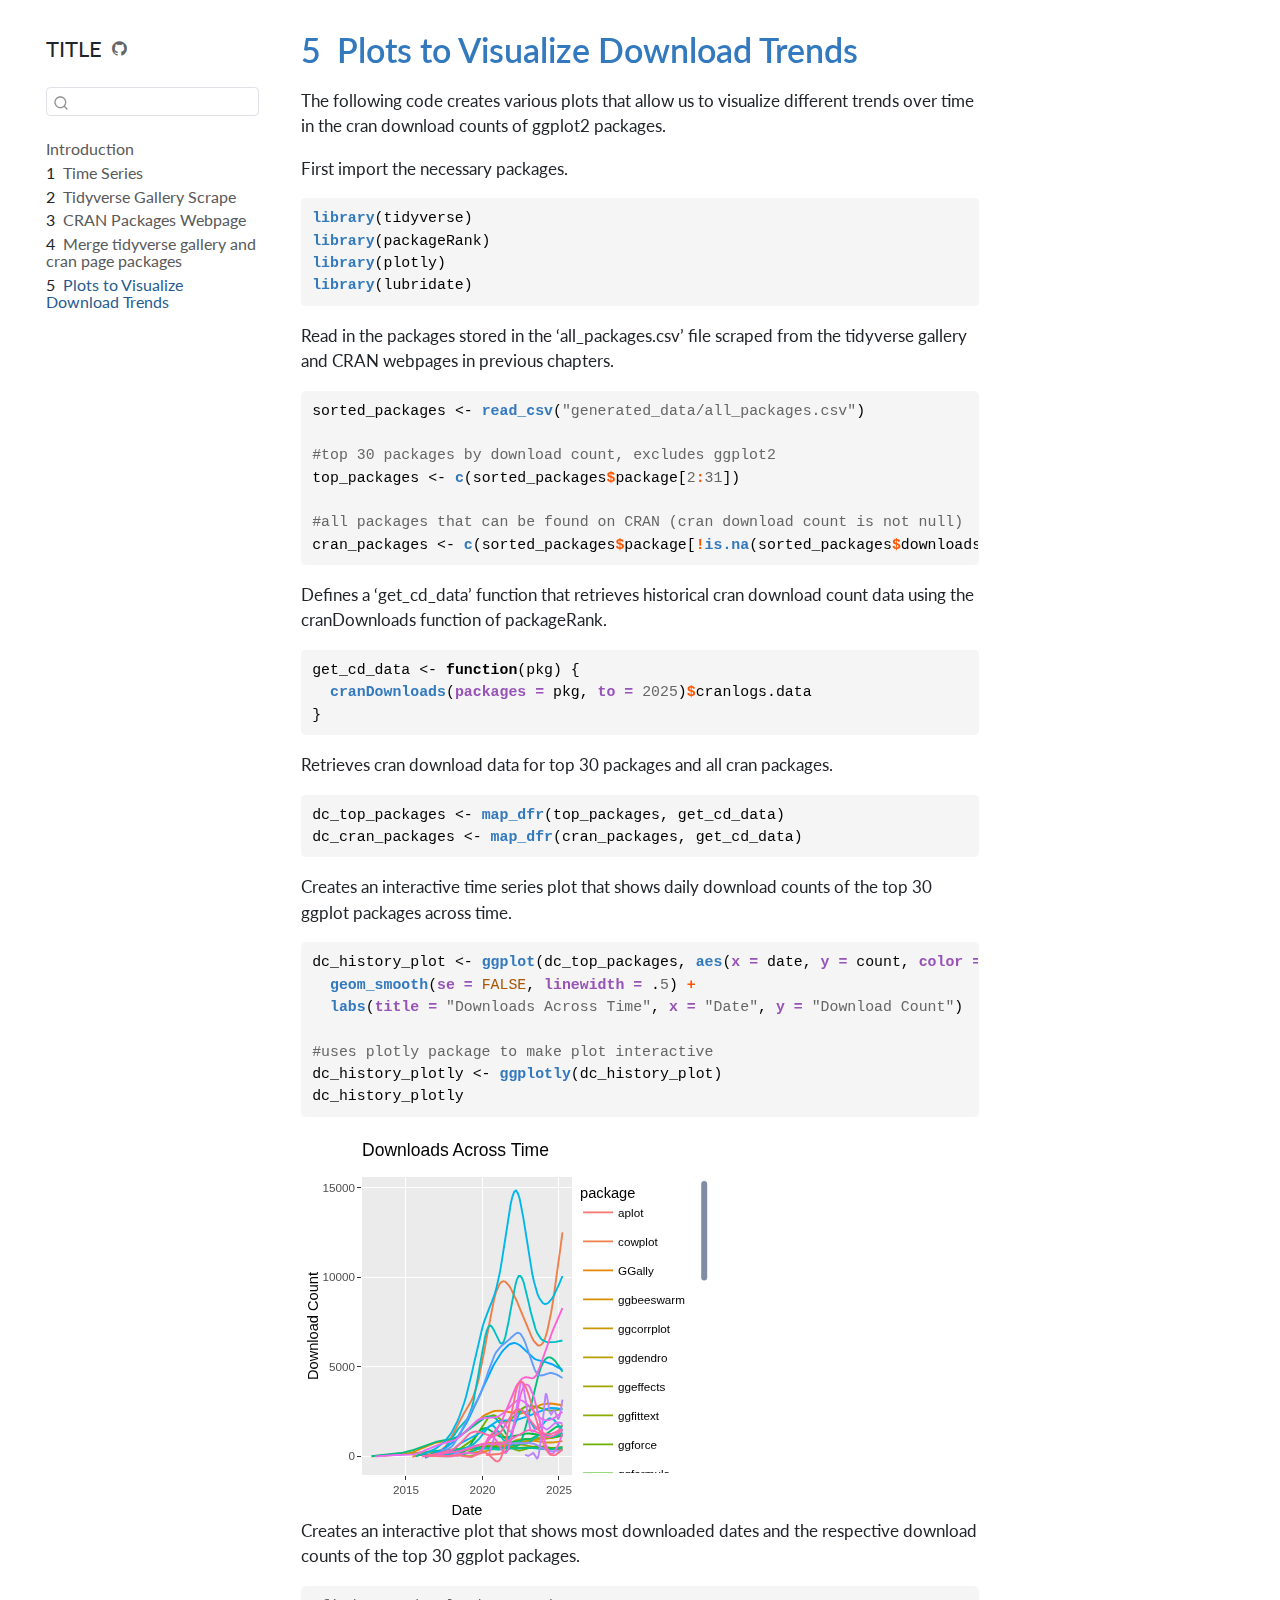
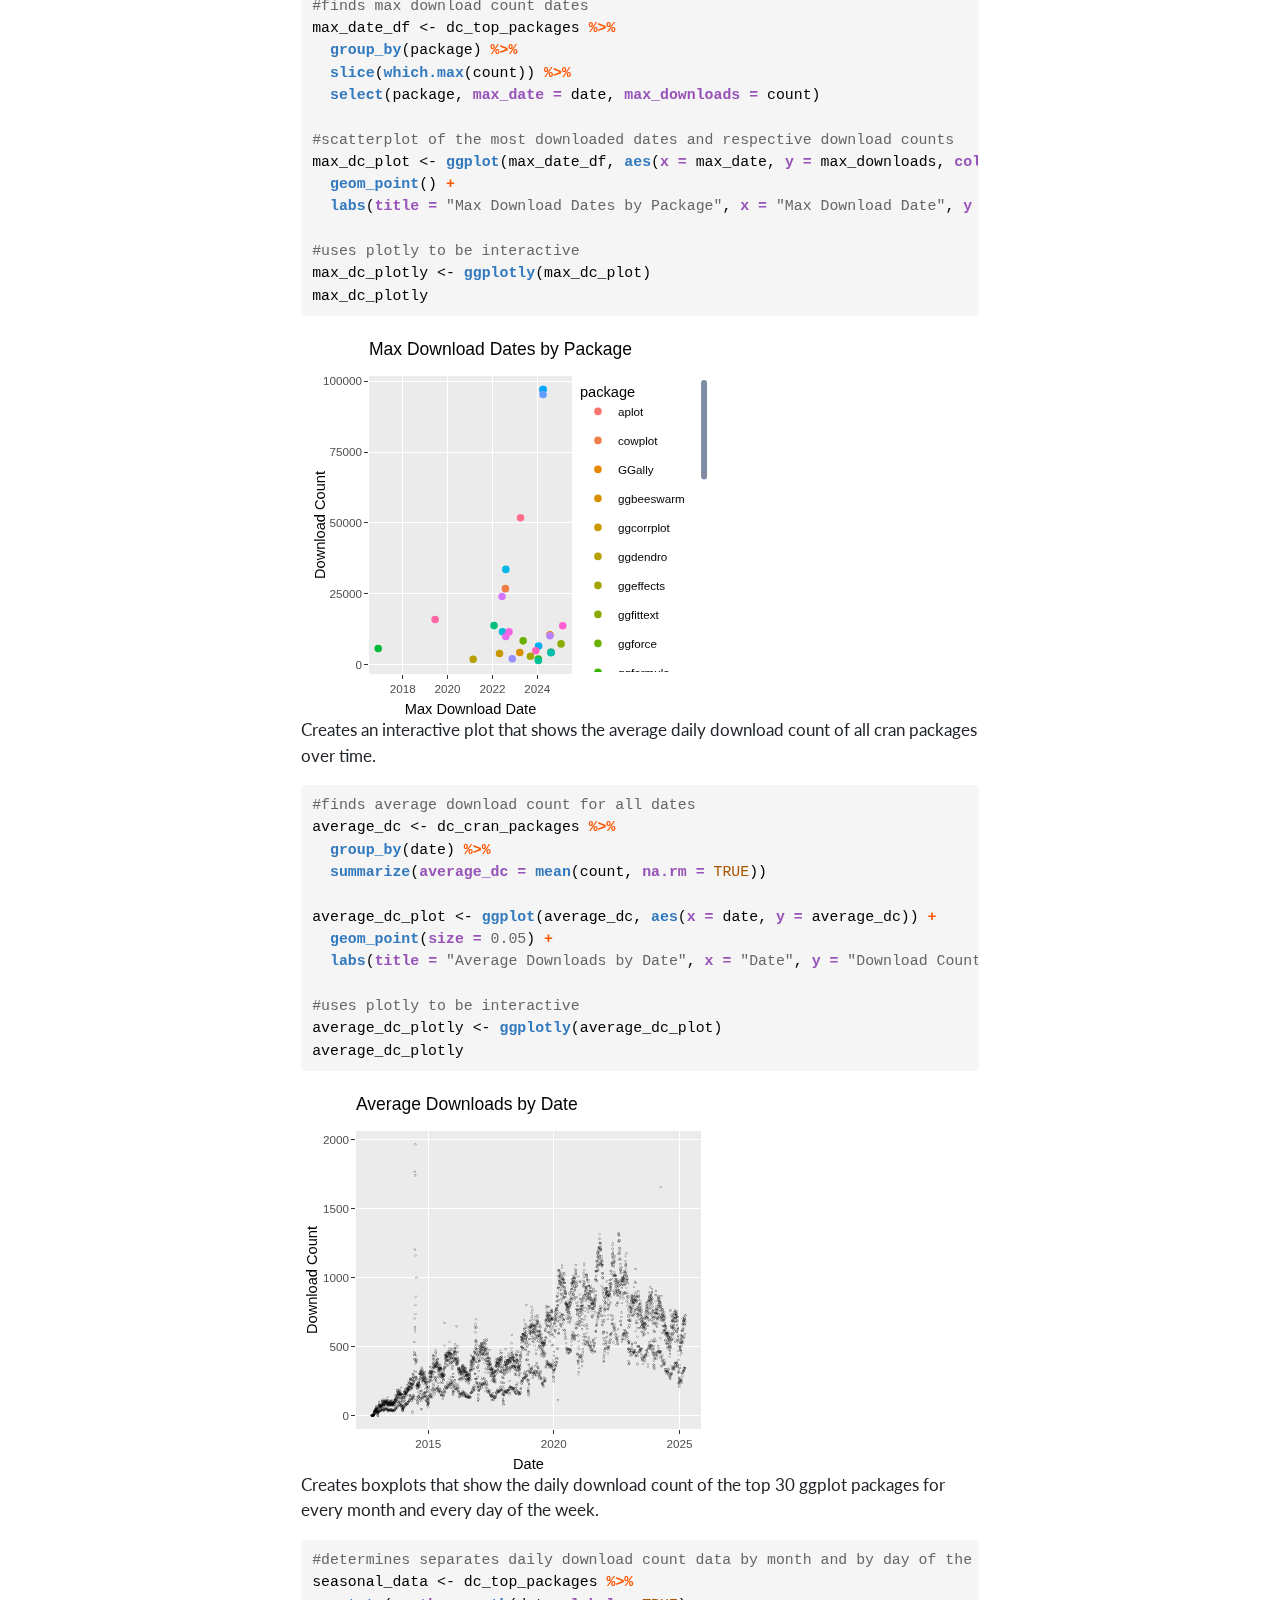
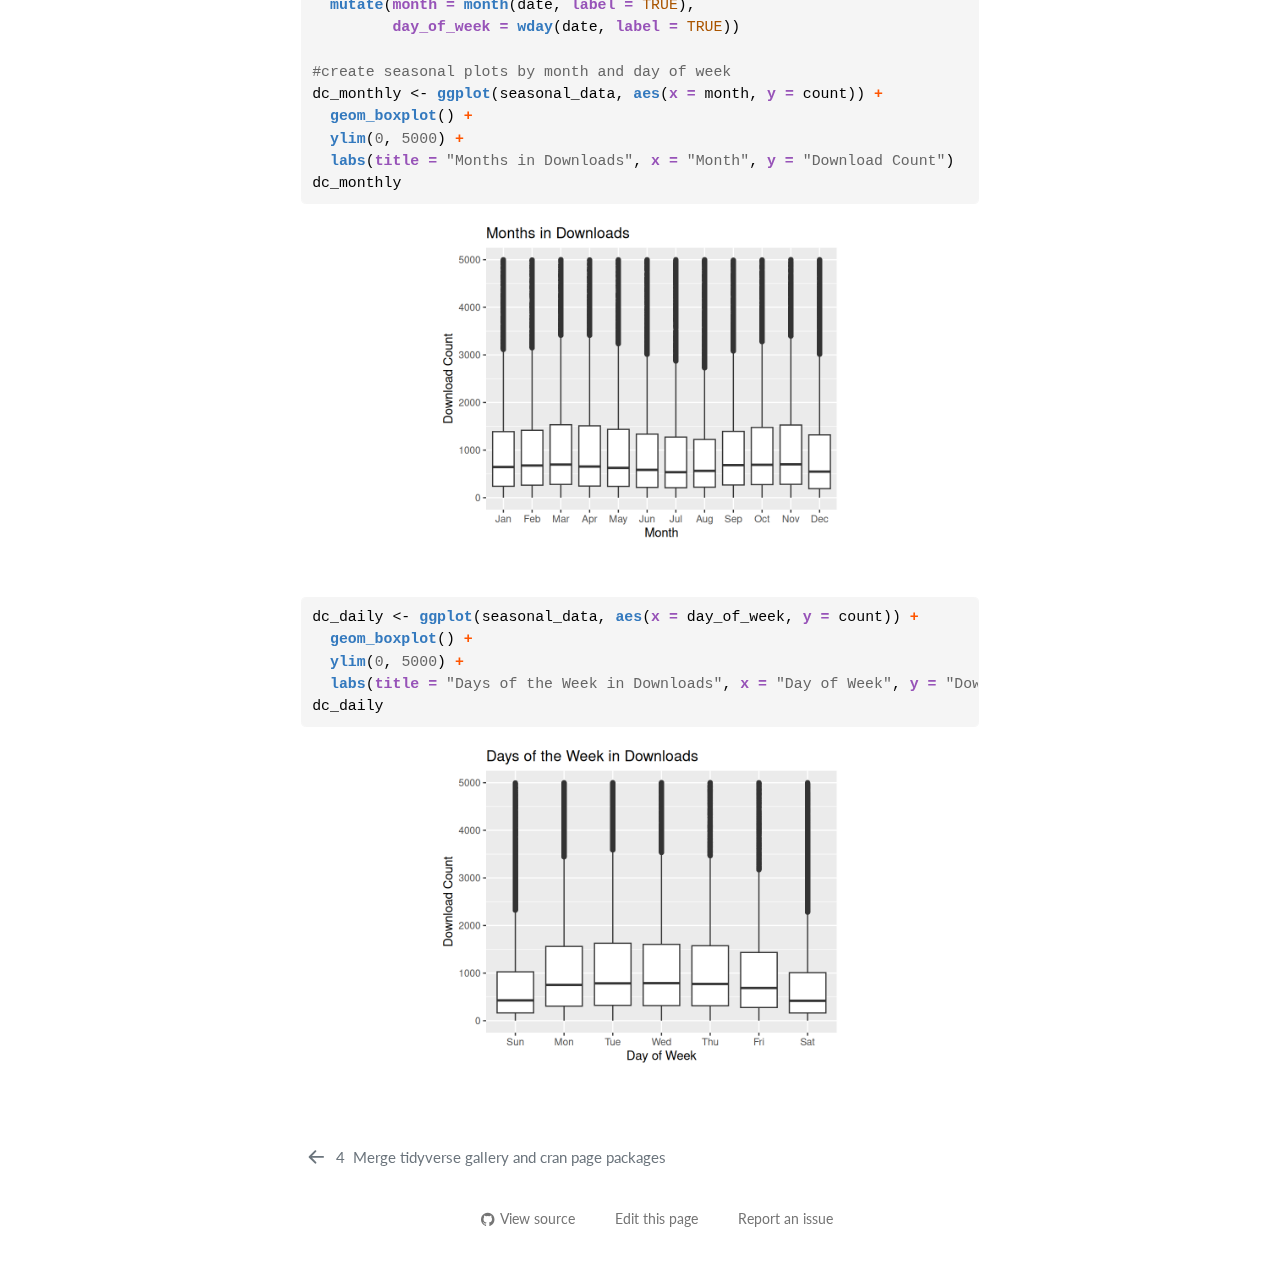
==== commit 2b50365e: "Built site for gh-pages" ====
--- a/cd_plots.html
+++ b/cd_plots.html
@@ -256,8 +256,8 @@
 <span id="cb5-6"><a href="#cb5-6" aria-hidden="true" tabindex="-1"></a>dc_history_plotly <span class="ot">&lt;-</span> <span class="fu">ggplotly</span>(dc_history_plot)</span>
 <span id="cb5-7"><a href="#cb5-7" aria-hidden="true" tabindex="-1"></a>dc_history_plotly</span></code><button title="Copy to Clipboard" class="code-copy-button"><i class="bi"></i></button></pre></div>
 <div class="cell-output-display">
-<div class="plotly html-widget html-fill-item" id="htmlwidget-405af86c37bc5f9d4b0a" style="width:60%;height:384px;"></div>
-<script type="application/json" data-for="htmlwidget-405af86c37bc5f9d4b0a">{"x":{"data":[{"x":[18351,18374.025316455696,18397.050632911392,18420.075949367088,18443.101265822785,18466.126582278481,18489.151898734177,18512.177215189873,18535.202531645569,18558.227848101265,18581.253164556962,18604.278481012658,18627.303797468354,18650.32911392405,18673.354430379746,18696.379746835442,18719.405063291139,18742.430379746835,18765.455696202531,18788.481012658227,18811.506329113923,18834.531645569619,18857.556962025315,18880.582278481012,18903.607594936708,18926.632911392404,18949.6582278481,18972.683544303796,18995.708860759492,19018.734177215189,19041.759493670885,19064.784810126581,19087.810126582277,19110.835443037973,19133.860759493669,19156.886075949365,19179.911392405062,19202.936708860758,19225.962025316454,19248.987341772154,19272.012658227846,19295.037974683546,19318.063291139242,19341.088607594938,19364.113924050635,19387.139240506331,19410.164556962027,19433.189873417723,19456.215189873419,19479.240506329115,19502.265822784811,19525.291139240508,19548.316455696204,19571.3417721519,19594.367088607596,19617.392405063292,19640.417721518988,19663.443037974685,19686.468354430381,19709.493670886077,19732.518987341773,19755.544303797469,19778.569620253165,19801.594936708861,19824.620253164558,19847.645569620254,19870.67088607595,19893.696202531646,19916.721518987342,19939.746835443038,19962.772151898735,19985.797468354431,20008.822784810127,20031.848101265823,20054.873417721519,20077.898734177215,20100.924050632912,20123.949367088608,20146.974683544304,20170],"y":[56.257242028896826,57.34792279473379,58.542691728335967,59.945636997468625,61.660846769896352,63.792409213384929,66.444412495699169,69.720944784604285,73.726094247865547,78.564364498708557,84.407717106994696,91.569572821859822,100.3811646165544,111.17372546432998,124.27848833843741,140.0266862121278,158.74955205865217,180.77831885126156,206.4311929187875,235.63130688978339,267.84504667285034,302.51335551170837,339.07717665007715,376.97745333167671,415.65512880022743,454.55114629944882,493.1064490730609,530.77775241684139,567.20512173174052,602.14691280914246,635.36345294693797,666.6150694430188,695.6620895952758,722.26484070160018,746.18365005988323,767.17884496801628,785.09491593662892,800.24730582888151,813.11518125771511,824.17787321734681,833.91471270198792,842.80503070586019,851.32815822317491,859.9634262481494,869.18998248524281,879.30441804122563,890.07819886988,901.18894656955035,912.31428273858035,923.13182897531397,933.31920687809532,942.55403804526827,950.51394407517705,956.88025750867359,961.55696743709404,964.79318060502396,966.86769129711456,968.05929379801614,968.64678239237878,968.90895136485346,969.12459500009038,969.57250758274017,970.55036716398797,972.69485317184729,976.93587216107937,984.21299917491228,995.46580925657327,1011.6338774492903,1033.6567787962904,1062.4740883408012,1099.0253811260502,1144.0972005067242,1197.2607594597089,1257.5077136341497,1323.8261494269811,1395.2041532351388,1470.629811455557,1549.0912104851711,1629.5764367209149,1711.0735765597244],"text":["date: 18351.00<br />count:    56.2572420<br />package: aplot","date: 18374.03<br />count:    57.3479228<br />package: aplot","date: 18397.05<br />count:    58.5426917<br />package: aplot","date: 18420.08<br />count:    59.9456370<br />package: aplot","date: 18443.10<br />count:    61.6608468<br />package: aplot","date: 18466.13<br />count:    63.7924092<br />package: aplot","date: 18489.15<br />count:    66.4444125<br />package: aplot","date: 18512.18<br />count:    69.7209448<br />package: aplot","date: 18535.20<br />count:    73.7260942<br />package: aplot","date: 18558.23<br />count:    78.5643645<br />package: aplot","date: 18581.25<br />count:    84.4077171<br />package: aplot","date: 18604.28<br />count:    91.5695728<br />package: aplot","date: 18627.30<br />count:   100.3811646<br />package: aplot","date: 18650.33<br />count:   111.1737255<br />package: aplot","date: 18673.35<br />count:   124.2784883<br />package: aplot","date: 18696.38<br />count:   140.0266862<br />package: aplot","date: 18719.41<br />count:   158.7495521<br />package: aplot","date: 18742.43<br />count:   180.7783189<br />package: aplot","date: 18765.46<br />count:   206.4311929<br />package: aplot","date: 18788.48<br />count:   235.6313069<br />package: aplot","date: 18811.51<br />count:   267.8450467<br />package: aplot","date: 18834.53<br />count:   302.5133555<br />package: aplot","date: 18857.56<br />count:   339.0771767<br />package: aplot","date: 18880.58<br />count:   376.9774533<br />package: aplot","date: 18903.61<br />count:   415.6551288<br />package: aplot","date: 18926.63<br />count:   454.5511463<br />package: aplot","date: 18949.66<br />count:   493.1064491<br />package: aplot","date: 18972.68<br />count:   530.7777524<br />package: aplot","date: 18995.71<br />count:   567.2051217<br />package: aplot","date: 19018.73<br />count:   602.1469128<br />package: aplot","date: 19041.76<br />count:   635.3634529<br />package: aplot","date: 19064.78<br />count:   666.6150694<br />package: aplot","date: 19087.81<br />count:   695.6620896<br />package: aplot","date: 19110.84<br />count:   722.2648407<br />package: aplot","date: 19133.86<br />count:   746.1836501<br />package: aplot","date: 19156.89<br />count:   767.1788450<br />package: aplot","date: 19179.91<br />count:   785.0949159<br />package: aplot","date: 19202.94<br />count:   800.2473058<br />package: aplot","date: 19225.96<br />count:   813.1151813<br />package: aplot","date: 19248.99<br />count:   824.1778732<br />package: aplot","date: 19272.01<br />count:   833.9147127<br />package: aplot","date: 19295.04<br />count:   842.8050307<br />package: aplot","date: 19318.06<br />count:   851.3281582<br />package: aplot","date: 19341.09<br />count:   859.9634262<br />package: aplot","date: 19364.11<br />count:   869.1899825<br />package: aplot","date: 19387.14<br />count:   879.3044180<br />package: aplot","date: 19410.16<br />count:   890.0781989<br />package: aplot","date: 19433.19<br />count:   901.1889466<br />package: aplot","date: 19456.22<br />count:   912.3142827<br />package: aplot","date: 19479.24<br />count:   923.1318290<br />package: aplot","date: 19502.27<br />count:   933.3192069<br />package: aplot","date: 19525.29<br />count:   942.5540380<br />package: aplot","date: 19548.32<br />count:   950.5139441<br />package: aplot","date: 19571.34<br />count:   956.8802575<br />package: aplot","date: 19594.37<br />count:   961.5569674<br />package: aplot","date: 19617.39<br />count:   964.7931806<br />package: aplot","date: 19640.42<br />count:   966.8676913<br />package: aplot","date: 19663.44<br />count:   968.0592938<br />package: aplot","date: 19686.47<br />count:   968.6467824<br />package: aplot","date: 19709.49<br />count:   968.9089514<br />package: aplot","date: 19732.52<br />count:   969.1245950<br />package: aplot","date: 19755.54<br />count:   969.5725076<br />package: aplot","date: 19778.57<br />count:   970.5503672<br />package: aplot","date: 19801.59<br />count:   972.6948532<br />package: aplot","date: 19824.62<br />count:   976.9358722<br />package: aplot","date: 19847.65<br />count:   984.2129992<br />package: aplot","date: 19870.67<br />count:   995.4658093<br />package: aplot","date: 19893.70<br />count:  1011.6338774<br />package: aplot","date: 19916.72<br />count:  1033.6567788<br />package: aplot","date: 19939.75<br />count:  1062.4740883<br />package: aplot","date: 19962.77<br />count:  1099.0253811<br />package: aplot","date: 19985.80<br />count:  1144.0972005<br />package: aplot","date: 20008.82<br />count:  1197.2607595<br />package: aplot","date: 20031.85<br />count:  1257.5077136<br />package: aplot","date: 20054.87<br />count:  1323.8261494<br />package: aplot","date: 20077.90<br />count:  1395.2041532<br />package: aplot","date: 20100.92<br />count:  1470.6298115<br />package: aplot","date: 20123.95<br />count:  1549.0912105<br />package: aplot","date: 20146.97<br />count:  1629.5764367<br />package: aplot","date: 20170.00<br />count:  1711.0735766<br />package: aplot"],"type":"scatter","mode":"lines","name":"aplot","line":{"width":1.8897637795275593,"color":"rgba(248,118,109,1)","dash":"solid"},"hoveron":"points","legendgroup":"aplot","showlegend":true,"xaxis":"x","yaxis":"y","hoverinfo":"text","frame":null},{"x":[16589,16634.32911392405,16679.6582278481,16724.98734177215,16770.316455696204,16815.645569620254,16860.974683544304,16906.303797468354,16951.632911392404,16996.962025316454,17042.291139240508,17087.620253164558,17132.949367088608,17178.278481012658,17223.607594936708,17268.936708860758,17314.265822784811,17359.594936708861,17404.924050632912,17450.253164556962,17495.582278481012,17540.911392405062,17586.240506329115,17631.569620253165,17676.898734177215,17722.227848101265,17767.556962025315,17812.886075949365,17858.215189873419,17903.544303797469,17948.873417721519,17994.202531645569,18039.531645569619,18084.860759493669,18130.189873417723,18175.518987341773,18220.848101265823,18266.177215189873,18311.506329113923,18356.835443037973,18402.164556962027,18447.493670886077,18492.822784810127,18538.151898734177,18583.481012658227,18628.810126582277,18674.139240506331,18719.468354430381,18764.797468354431,18810.126582278481,18855.455696202531,18900.784810126581,18946.113924050631,18991.443037974685,19036.772151898735,19082.101265822785,19127.430379746835,19172.759493670885,19218.088607594938,19263.417721518988,19308.746835443038,19354.075949367088,19399.405063291139,19444.734177215189,19490.063291139239,19535.392405063292,19580.721518987342,19626.050632911392,19671.379746835442,19716.708860759492,19762.037974683546,19807.367088607596,19852.696202531646,19898.025316455696,19943.354430379746,19988.683544303796,20034.012658227846,20079.3417721519,20124.67088607595,20170],"y":[-39.112519540293761,-5.1816101548447477,28.121955126223384,60.170832198541575,90.337676957736221,117.99514529942326,142.51589311922748,163.27257631277644,179.63785077569287,190.99340758523613,198.18802543646075,205.14696237075407,216.18285984206329,235.60835930432268,267.73610221147692,316.87873001746595,387.34888417623779,483.45920614172246,609.37183058695041,764.6843037200324,943.71702774326764,1140.4964463024858,1349.0490030435319,1563.4011416121996,1777.5793056543328,1985.6099388157591,2181.5194847423095,2360.2019542912321,2526.6368271525998,2692.3103371021225,2868.8171638169833,3067.7519869743473,3300.7094862513804,3579.2843413252504,3915.0712318731521,4319.6648375722007,4800.8219966742208,5344.824126173854,5930.4868421679621,6536.618264969371,7142.0265148909621,7725.5197122454611,8265.9059773457448,8741.9934305046463,9132.5971416482025,9423.4539954636075,9620.211518496184,9732.0754392567851,9768.2514862563112,9737.9453880056499,9650.3628730156761,9514.7096697972847,9340.1915068613471,9135.9850521899043,8909.5233420350796,8665.5367834675235,8408.523299327233,8142.9808124542133,7873.4072456884405,7604.3005218699645,7340.1585638387605,7085.4792944348301,6844.9409410298886,6626.4585579489158,6440.7469682852925,6298.613311052628,6210.8647252645678,6188.3083499347167,6241.7513240766921,6382.0007867041131,6619.8638768306218,6964.3102077874319,7409.71633180151,7943.499775264826,8553.0352068274879,9225.6972951396092,9948.8607088512908,10709.900116612715,11496.190187073857,12295.105588884891],"text":["date: 16589.00<br />count:   -39.1125195<br />package: cowplot","date: 16634.33<br />count:    -5.1816102<br />package: cowplot","date: 16679.66<br />count:    28.1219551<br />package: cowplot","date: 16724.99<br />count:    60.1708322<br />package: cowplot","date: 16770.32<br />count:    90.3376770<br />package: cowplot","date: 16815.65<br />count:   117.9951453<br />package: cowplot","date: 16860.97<br />count:   142.5158931<br />package: cowplot","date: 16906.30<br />count:   163.2725763<br />package: cowplot","date: 16951.63<br />count:   179.6378508<br />package: cowplot","date: 16996.96<br />count:   190.9934076<br />package: cowplot","date: 17042.29<br />count:   198.1880254<br />package: cowplot","date: 17087.62<br />count:   205.1469624<br />package: cowplot","date: 17132.95<br />count:   216.1828598<br />package: cowplot","date: 17178.28<br />count:   235.6083593<br />package: cowplot","date: 17223.61<br />count:   267.7361022<br />package: cowplot","date: 17268.94<br />count:   316.8787300<br />package: cowplot","date: 17314.27<br />count:   387.3488842<br />package: cowplot","date: 17359.59<br />count:   483.4592061<br />package: cowplot","date: 17404.92<br />count:   609.3718306<br />package: cowplot","date: 17450.25<br />count:   764.6843037<br />package: cowplot","date: 17495.58<br />count:   943.7170277<br />package: cowplot","date: 17540.91<br />count:  1140.4964463<br />package: cowplot","date: 17586.24<br />count:  1349.0490030<br />package: cowplot","date: 17631.57<br />count:  1563.4011416<br />package: cowplot","date: 17676.90<br />count:  1777.5793057<br />package: cowplot","date: 17722.23<br />count:  1985.6099388<br />package: cowplot","date: 17767.56<br />count:  2181.5194847<br />package: cowplot","date: 17812.89<br />count:  2360.2019543<br />package: cowplot","date: 17858.22<br />count:  2526.6368272<br />package: cowplot","date: 17903.54<br />count:  2692.3103371<br />package: cowplot","date: 17948.87<br />count:  2868.8171638<br />package: cowplot","date: 17994.20<br />count:  3067.7519870<br />package: cowplot","date: 18039.53<br />count:  3300.7094863<br />package: cowplot","date: 18084.86<br />count:  3579.2843413<br />package: cowplot","date: 18130.19<br />count:  3915.0712319<br />package: cowplot","date: 18175.52<br />count:  4319.6648376<br />package: cowplot","date: 18220.85<br />count:  4800.8219967<br />package: cowplot","date: 18266.18<br />count:  5344.8241262<br />package: cowplot","date: 18311.51<br />count:  5930.4868422<br />package: cowplot","date: 18356.84<br />count:  6536.6182650<br />package: cowplot","date: 18402.16<br />count:  7142.0265149<br />package: cowplot","date: 18447.49<br />count:  7725.5197122<br />package: cowplot","date: 18492.82<br />count:  8265.9059773<br />package: cowplot","date: 18538.15<br />count:  8741.9934305<br />package: cowplot","date: 18583.48<br />count:  9132.5971416<br />package: cowplot","date: 18628.81<br />count:  9423.4539955<br />package: cowplot","date: 18674.14<br />count:  9620.2115185<br />package: cowplot","date: 18719.47<br />count:  9732.0754393<br />package: cowplot","date: 18764.80<br />count:  9768.2514863<br />package: cowplot","date: 18810.13<br />count:  9737.9453880<br />package: cowplot","date: 18855.46<br />count:  9650.3628730<br />package: cowplot","date: 18900.78<br />count:  9514.7096698<br />package: cowplot","date: 18946.11<br />count:  9340.1915069<br />package: cowplot","date: 18991.44<br />count:  9135.9850522<br />package: cowplot","date: 19036.77<br />count:  8909.5233420<br />package: cowplot","date: 19082.10<br />count:  8665.5367835<br />package: cowplot","date: 19127.43<br />count:  8408.5232993<br />package: cowplot","date: 19172.76<br />count:  8142.9808125<br />package: cowplot","date: 19218.09<br />count:  7873.4072457<br />package: cowplot","date: 19263.42<br />count:  7604.3005219<br />package: cowplot","date: 19308.75<br />count:  7340.1585638<br />package: cowplot","date: 19354.08<br />count:  7085.4792944<br />package: cowplot","date: 19399.41<br />count:  6844.9409410<br />package: cowplot","date: 19444.73<br />count:  6626.4585579<br />package: cowplot","date: 19490.06<br />count:  6440.7469683<br />package: cowplot","date: 19535.39<br />count:  6298.6133111<br />package: cowplot","date: 19580.72<br />count:  6210.8647253<br />package: cowplot","date: 19626.05<br />count:  6188.3083499<br />package: cowplot","date: 19671.38<br />count:  6241.7513241<br />package: cowplot","date: 19716.71<br />count:  6382.0007867<br />package: cowplot","date: 19762.04<br />count:  6619.8638768<br />package: cowplot","date: 19807.37<br />count:  6964.3102078<br />package: cowplot","date: 19852.70<br />count:  7409.7163318<br />package: cowplot","date: 19898.03<br />count:  7943.4997753<br />package: cowplot","date: 19943.35<br />count:  8553.0352068<br />package: cowplot","date: 19988.68<br />count:  9225.6972951<br />package: cowplot","date: 20034.01<br />count:  9948.8607089<br />package: cowplot","date: 20079.34<br />count: 10709.9001166<br />package: cowplot","date: 20124.67<br />count: 11496.1901871<br />package: cowplot","date: 20170.00<br />count: 12295.1055889<br />package: cowplot"],"type":"scatter","mode":"lines","name":"cowplot","line":{"width":1.8897637795275593,"color":"rgba(239,127,73,1)","dash":"solid"},"hoveron":"points","legendgroup":"cowplot","showlegend":true,"xaxis":"x","yaxis":"y","hoverinfo":"text","frame":null},{"x":[15614,15671.67088607595,15729.341772151898,15787.012658227848,15844.683544303798,15902.354430379746,15960.025316455696,16017.696202531646,16075.367088607594,16133.037974683544,16190.708860759494,16248.379746835442,16306.050632911392,16363.721518987342,16421.392405063292,16479.063291139242,16536.734177215189,16594.405063291139,16652.075949367088,16709.746835443038,16767.417721518988,16825.088607594938,16882.759493670885,16940.430379746835,16998.101265822785,17055.772151898735,17113.443037974685,17171.113924050635,17228.784810126581,17286.455696202531,17344.126582278481,17401.797468354431,17459.468354430381,17517.139240506331,17574.810126582277,17632.481012658227,17690.151898734177,17747.822784810127,17805.493670886077,17863.164556962027,17920.835443037977,17978.506329113923,18036.177215189873,18093.848101265823,18151.518987341773,18209.189873417723,18266.860759493669,18324.531645569619,18382.202531645569,18439.873417721519,18497.544303797469,18555.215189873419,18612.886075949369,18670.556962025315,18728.227848101265,18785.898734177215,18843.569620253165,18901.240506329115,18958.911392405062,19016.582278481012,19074.253164556962,19131.924050632912,19189.594936708861,19247.265822784811,19304.936708860761,19362.607594936708,19420.278481012658,19477.949367088608,19535.620253164558,19593.291139240508,19650.962025316454,19708.632911392404,19766.303797468354,19823.974683544304,19881.645569620254,19939.316455696204,19996.987341772154,20054.6582278481,20112.32911392405,20170],"y":[-21.065788780547678,-9.009549450167242,2.9109240220195716,14.559865777819482,25.801509959039095,36.500090707484219,46.519842164962142,55.724998473278902,63.979793774240989,71.151099848801948,77.534075134417378,84.321994198110929,92.821220385337597,104.33811704155045,120.17904751220431,141.65037514275321,170.05846327864873,206.70967526534872,252.85256609173643,307.98247168261605,369.56782246057799,434.96414190178825,501.52695348240877,566.6117806786142,627.57414696656656,681.76957582243108,726.55359072237388,759.60125445184917,782.30227426677618,798.44290224273345,811.84933286895728,826.34776063468485,845.76438002915324,873.92538554159978,914.65697166125938,971.785332877374,1048.282762172229,1142.3433731972352,1250.5001743285636,1369.2845061660062,1495.2277093093544,1624.861124358391,1754.7160919129235,1881.3239525727358,2001.2166518146412,2111.5285926288543,2211.1271506721505,2299.1893986363261,2374.8924092131574,2437.4132550944278,2485.9290089719211,2519.61674353742,2537.653531482707,2539.2486873604144,2525.5460373739843,2500.6879007856178,2469.0745317442947,2435.1061843989905,2403.1831128986855,2377.7055713923523,2363.0738140289709,2363.6880949575188,2383.698161734661,2422.7566675718681,2476.6263993151802,2540.9418844353704,2611.3376504032253,2683.4482246895172,2752.9081347650226,2815.3519081005215,2866.4140721667845,2902.2208318517614,2922.8031421435462,2930.0540249832829,2925.8779700069799,2912.1794668506427,2890.8630051502796,2863.8330745418971,2832.9941646614998,2800.250765145096],"text":["date: 15614.00<br />count:   -21.0657888<br />package: GGally","date: 15671.67<br />count:    -9.0095495<br />package: GGally","date: 15729.34<br />count:     2.9109240<br />package: GGally","date: 15787.01<br />count:    14.5598658<br />package: GGally","date: 15844.68<br />count:    25.8015100<br />package: GGally","date: 15902.35<br />count:    36.5000907<br />package: GGally","date: 15960.03<br />count:    46.5198422<br />package: GGally","date: 16017.70<br />count:    55.7249985<br />package: GGally","date: 16075.37<br />count:    63.9797938<br />package: GGally","date: 16133.04<br />count:    71.1510998<br />package: GGally","date: 16190.71<br />count:    77.5340751<br />package: GGally","date: 16248.38<br />count:    84.3219942<br />package: GGally","date: 16306.05<br />count:    92.8212204<br />package: GGally","date: 16363.72<br />count:   104.3381170<br />package: GGally","date: 16421.39<br />count:   120.1790475<br />package: GGally","date: 16479.06<br />count:   141.6503751<br />package: GGally","date: 16536.73<br />count:   170.0584633<br />package: GGally","date: 16594.41<br />count:   206.7096753<br />package: GGally","date: 16652.08<br />count:   252.8525661<br />package: GGally","date: 16709.75<br />count:   307.9824717<br />package: GGally","date: 16767.42<br />count:   369.5678225<br />package: GGally","date: 16825.09<br />count:   434.9641419<br />package: GGally","date: 16882.76<br />count:   501.5269535<br />package: GGally","date: 16940.43<br />count:   566.6117807<br />package: GGally","date: 16998.10<br />count:   627.5741470<br />package: GGally","date: 17055.77<br />count:   681.7695758<br />package: GGally","date: 17113.44<br />count:   726.5535907<br />package: GGally","date: 17171.11<br />count:   759.6012545<br />package: GGally","date: 17228.78<br />count:   782.3022743<br />package: GGally","date: 17286.46<br />count:   798.4429022<br />package: GGally","date: 17344.13<br />count:   811.8493329<br />package: GGally","date: 17401.80<br />count:   826.3477606<br />package: GGally","date: 17459.47<br />count:   845.7643800<br />package: GGally","date: 17517.14<br />count:   873.9253855<br />package: GGally","date: 17574.81<br />count:   914.6569717<br />package: GGally","date: 17632.48<br />count:   971.7853329<br />package: GGally","date: 17690.15<br />count:  1048.2827622<br />package: GGally","date: 17747.82<br />count:  1142.3433732<br />package: GGally","date: 17805.49<br />count:  1250.5001743<br />package: GGally","date: 17863.16<br />count:  1369.2845062<br />package: GGally","date: 17920.84<br />count:  1495.2277093<br />package: GGally","date: 17978.51<br />count:  1624.8611244<br />package: GGally","date: 18036.18<br />count:  1754.7160919<br />package: GGally","date: 18093.85<br />count:  1881.3239526<br />package: GGally","date: 18151.52<br />count:  2001.2166518<br />package: GGally","date: 18209.19<br />count:  2111.5285926<br />package: GGally","date: 18266.86<br />count:  2211.1271507<br />package: GGally","date: 18324.53<br />count:  2299.1893986<br />package: GGally","date: 18382.20<br />count:  2374.8924092<br />package: GGally","date: 18439.87<br />count:  2437.4132551<br />package: GGally","date: 18497.54<br />count:  2485.9290090<br />package: GGally","date: 18555.22<br />count:  2519.6167435<br />package: GGally","date: 18612.89<br />count:  2537.6535315<br />package: GGally","date: 18670.56<br />count:  2539.2486874<br />package: GGally","date: 18728.23<br />count:  2525.5460374<br />package: GGally","date: 18785.90<br />count:  2500.6879008<br />package: GGally","date: 18843.57<br />count:  2469.0745317<br />package: GGally","date: 18901.24<br />count:  2435.1061844<br />package: GGally","date: 18958.91<br />count:  2403.1831129<br />package: GGally","date: 19016.58<br />count:  2377.7055714<br />package: GGally","date: 19074.25<br />count:  2363.0738140<br />package: GGally","date: 19131.92<br />count:  2363.6880950<br />package: GGally","date: 19189.59<br />count:  2383.6981617<br />package: GGally","date: 19247.27<br />count:  2422.7566676<br />package: GGally","date: 19304.94<br />count:  2476.6263993<br />package: GGally","date: 19362.61<br />count:  2540.9418844<br />package: GGally","date: 19420.28<br />count:  2611.3376504<br />package: GGally","date: 19477.95<br />count:  2683.4482247<br />package: GGally","date: 19535.62<br />count:  2752.9081348<br />package: GGally","date: 19593.29<br />count:  2815.3519081<br />package: GGally","date: 19650.96<br />count:  2866.4140722<br />package: GGally","date: 19708.63<br />count:  2902.2208319<br />package: GGally","date: 19766.30<br />count:  2922.8031421<br />package: GGally","date: 19823.97<br />count:  2930.0540250<br />package: GGally","date: 19881.65<br />count:  2925.8779700<br />package: GGally","date: 19939.32<br />count:  2912.1794669<br />package: GGally","date: 19996.99<br />count:  2890.8630052<br />package: GGally","date: 20054.66<br />count:  2863.8330745<br />package: GGally","date: 20112.33<br />count:  2832.9941647<br />package: GGally","date: 20170.00<br />count:  2800.2507651<br />package: GGally"],"type":"scatter","mode":"lines","name":"GGally","line":{"width":1.8897637795275593,"color":"rgba(229,135,0,1)","dash":"solid"},"hoveron":"points","legendgroup":"GGally","showlegend":true,"xaxis":"x","yaxis":"y","hoverinfo":"text","frame":null},{"x":[16852,16894,16936,16978,17020,17062,17104,17146,17188,17230,17272,17314,17356,17398,17440,17482,17524,17566,17608,17650,17692,17734,17776,17818,17860,17902,17944,17986,18028,18070,18112,18154,18196,18238,18280,18322,18364,18406,18448,18490,18532,18574,18616,18658,18700,18742,18784,18826,18868,18910,18952,18994,19036,19078,19120,19162,19204,19246,19288,19330,19372,19414,19456,19498,19540,19582,19624,19666,19708,19750,19792,19834,19876,19918,19960,20002,20044,20086,20128,20170],"y":[-19.896532241801623,-8.1846710146151906,3.3220653164333669,14.418551855206232,24.899663705565473,34.560275971373017,43.195263756491144,50.599502164782137,56.567866300107724,60.896446789158972,63.578704777942079,65.021986935646453,65.685755472743352,66.029472599704164,66.512600527000131,67.594601465102727,69.734937624483038,73.393071215612494,79.015650248468006,86.660692058654661,95.936916076939696,106.42801399874988,117.71767751951164,129.3895983346514,141.02746813959601,152.21497862977188,162.53582150060549,171.62766497081128,179.75565434232641,187.58975884174737,195.8066947610817,205.08317839233689,216.09592602752065,229.52165395864046,246.03707847770397,266.31891587671862,290.81910616847114,318.73180803768565,348.81392006341434,379.82190180853911,410.51221283594157,439.64131270850368,465.96566098910705,488.24171724063388,505.22660474339852,516.33850934106306,522.89716732306124,526.56213830456386,528.99298190074148,531.84925772676468,536.790525397804,545.47634452902992,559.56627473561332,580.69657458040115,609.10543948682039,642.86406701219903,679.85724629527533,717.96976647478698,755.08641668947257,789.09198607807014,817.8712637793177,839.30903893195375,851.40226191123804,854.16140161047167,849.338566603667,838.74329201793546,824.18511298038823,807.47356461813706,790.41818205829361,774.82850042796895,762.51405485427472,755.09346231426207,752.66912683814758,754.62041258172053,760.32223079931134,769.1494927452502,780.47710967386774,793.67999283949428,808.13305349645998,823.21120289909538],"text":["date: 16852.00<br />count:   -19.8965322<br />package: ggbeeswarm","date: 16894.00<br />count:    -8.1846710<br />package: ggbeeswarm","date: 16936.00<br />count:     3.3220653<br />package: ggbeeswarm","date: 16978.00<br />count:    14.4185519<br />package: ggbeeswarm","date: 17020.00<br />count:    24.8996637<br />package: ggbeeswarm","date: 17062.00<br />count:    34.5602760<br />package: ggbeeswarm","date: 17104.00<br />count:    43.1952638<br />package: ggbeeswarm","date: 17146.00<br />count:    50.5995022<br />package: ggbeeswarm","date: 17188.00<br />count:    56.5678663<br />package: ggbeeswarm","date: 17230.00<br />count:    60.8964468<br />package: ggbeeswarm","date: 17272.00<br />count:    63.5787048<br />package: ggbeeswarm","date: 17314.00<br />count:    65.0219869<br />package: ggbeeswarm","date: 17356.00<br />count:    65.6857555<br />package: ggbeeswarm","date: 17398.00<br />count:    66.0294726<br />package: ggbeeswarm","date: 17440.00<br />count:    66.5126005<br />package: ggbeeswarm","date: 17482.00<br />count:    67.5946015<br />package: ggbeeswarm","date: 17524.00<br />count:    69.7349376<br />package: ggbeeswarm","date: 17566.00<br />count:    73.3930712<br />package: ggbeeswarm","date: 17608.00<br />count:    79.0156502<br />package: ggbeeswarm","date: 17650.00<br />count:    86.6606921<br />package: ggbeeswarm","date: 17692.00<br />count:    95.9369161<br />package: ggbeeswarm","date: 17734.00<br />count:   106.4280140<br />package: ggbeeswarm","date: 17776.00<br />count:   117.7176775<br />package: ggbeeswarm","date: 17818.00<br />count:   129.3895983<br />package: ggbeeswarm","date: 17860.00<br />count:   141.0274681<br />package: ggbeeswarm","date: 17902.00<br />count:   152.2149786<br />package: ggbeeswarm","date: 17944.00<br />count:   162.5358215<br />package: ggbeeswarm","date: 17986.00<br />count:   171.6276650<br />package: ggbeeswarm","date: 18028.00<br />count:   179.7556543<br />package: ggbeeswarm","date: 18070.00<br />count:   187.5897588<br />package: ggbeeswarm","date: 18112.00<br />count:   195.8066948<br />package: ggbeeswarm","date: 18154.00<br />count:   205.0831784<br />package: ggbeeswarm","date: 18196.00<br />count:   216.0959260<br />package: ggbeeswarm","date: 18238.00<br />count:   229.5216540<br />package: ggbeeswarm","date: 18280.00<br />count:   246.0370785<br />package: ggbeeswarm","date: 18322.00<br />count:   266.3189159<br />package: ggbeeswarm","date: 18364.00<br />count:   290.8191062<br />package: ggbeeswarm","date: 18406.00<br />count:   318.7318080<br />package: ggbeeswarm","date: 18448.00<br />count:   348.8139201<br />package: ggbeeswarm","date: 18490.00<br />count:   379.8219018<br />package: ggbeeswarm","date: 18532.00<br />count:   410.5122128<br />package: ggbeeswarm","date: 18574.00<br />count:   439.6413127<br />package: ggbeeswarm","date: 18616.00<br />count:   465.9656610<br />package: ggbeeswarm","date: 18658.00<br />count:   488.2417172<br />package: ggbeeswarm","date: 18700.00<br />count:   505.2266047<br />package: ggbeeswarm","date: 18742.00<br />count:   516.3385093<br />package: ggbeeswarm","date: 18784.00<br />count:   522.8971673<br />package: ggbeeswarm","date: 18826.00<br />count:   526.5621383<br />package: ggbeeswarm","date: 18868.00<br />count:   528.9929819<br />package: ggbeeswarm","date: 18910.00<br />count:   531.8492577<br />package: ggbeeswarm","date: 18952.00<br />count:   536.7905254<br />package: ggbeeswarm","date: 18994.00<br />count:   545.4763445<br />package: ggbeeswarm","date: 19036.00<br />count:   559.5662747<br />package: ggbeeswarm","date: 19078.00<br />count:   580.6965746<br />package: ggbeeswarm","date: 19120.00<br />count:   609.1054395<br />package: ggbeeswarm","date: 19162.00<br />count:   642.8640670<br />package: ggbeeswarm","date: 19204.00<br />count:   679.8572463<br />package: ggbeeswarm","date: 19246.00<br />count:   717.9697665<br />package: ggbeeswarm","date: 19288.00<br />count:   755.0864167<br />package: ggbeeswarm","date: 19330.00<br />count:   789.0919861<br />package: ggbeeswarm","date: 19372.00<br />count:   817.8712638<br />package: ggbeeswarm","date: 19414.00<br />count:   839.3090389<br />package: ggbeeswarm","date: 19456.00<br />count:   851.4022619<br />package: ggbeeswarm","date: 19498.00<br />count:   854.1614016<br />package: ggbeeswarm","date: 19540.00<br />count:   849.3385666<br />package: ggbeeswarm","date: 19582.00<br />count:   838.7432920<br />package: ggbeeswarm","date: 19624.00<br />count:   824.1851130<br />package: ggbeeswarm","date: 19666.00<br />count:   807.4735646<br />package: ggbeeswarm","date: 19708.00<br />count:   790.4181821<br />package: ggbeeswarm","date: 19750.00<br />count:   774.8285004<br />package: ggbeeswarm","date: 19792.00<br />count:   762.5140549<br />package: ggbeeswarm","date: 19834.00<br />count:   755.0934623<br />package: ggbeeswarm","date: 19876.00<br />count:   752.6691268<br />package: ggbeeswarm","date: 19918.00<br />count:   754.6204126<br />package: ggbeeswarm","date: 19960.00<br />count:   760.3222308<br />package: ggbeeswarm","date: 20002.00<br />count:   769.1494927<br />package: ggbeeswarm","date: 20044.00<br />count:   780.4771097<br />package: ggbeeswarm","date: 20086.00<br />count:   793.6799928<br />package: ggbeeswarm","date: 20128.00<br />count:   808.1330535<br />package: ggbeeswarm","date: 20170.00<br />count:   823.2112029<br />package: ggbeeswarm"],"type":"scatter","mode":"lines","name":"ggbeeswarm","line":{"width":1.8897637795275593,"color":"rgba(216,144,0,1)","dash":"solid"},"hoveron":"points","legendgroup":"ggbeeswarm","showlegend":true,"xaxis":"x","yaxis":"y","hoverinfo":"text","frame":null},{"x":[16812,16854.506329113923,16897.01265822785,16939.518987341773,16982.025316455696,17024.531645569619,17067.037974683546,17109.544303797469,17152.050632911392,17194.556962025315,17237.063291139242,17279.569620253165,17322.075949367088,17364.582278481012,17407.088607594938,17449.594936708861,17492.101265822785,17534.607594936708,17577.113924050635,17619.620253164558,17662.126582278481,17704.632911392404,17747.139240506331,17789.645569620254,17832.151898734177,17874.6582278481,17917.164556962027,17959.67088607595,18002.177215189873,18044.683544303796,18087.189873417723,18129.696202531646,18172.202531645569,18214.708860759492,18257.215189873419,18299.721518987342,18342.227848101265,18384.734177215189,18427.240506329115,18469.746835443038,18512.253164556962,18554.759493670885,18597.265822784811,18639.772151898735,18682.278481012658,18724.784810126581,18767.291139240508,18809.797468354431,18852.303797468354,18894.810126582277,18937.316455696204,18979.822784810127,19022.32911392405,19064.835443037977,19107.3417721519,19149.848101265823,19192.354430379746,19234.860759493669,19277.367088607596,19319.873417721519,19362.379746835442,19404.886075949369,19447.392405063292,19489.898734177215,19532.405063291139,19574.911392405062,19617.417721518988,19659.924050632912,19702.430379746835,19744.936708860761,19787.443037974685,19829.949367088608,19872.455696202531,19914.962025316454,19957.468354430381,19999.974683544304,20042.481012658227,20084.987341772154,20127.493670886077,20170],"y":[22.221806888343338,17.86522793866817,13.776287900401655,10.222625684953414,7.4718802037308478,5.791690368143918,5.4496950896009366,6.7135332795108127,9.8508438492821853,15.127807522405035,22.573831759029588,31.72181103290022,42.042120010737918,53.005133359263382,64.081225745198054,74.740771835260318,84.454146296171729,92.691723794652859,98.950930349906812,103.54960878063601,107.75408995195318,112.88353940178715,120.25712266806786,131.19400528872305,147.01335280168232,169.03433074487464,198.57610465623182,236.75457602179335,282.32270172444839,332.50895825795033,384.51641410957143,435.54813776656994,482.80719771621847,523.49666244578475,554.81960044253867,573.97908019374222,578.92241855145323,571.76152526834028,556.05610574419438,535.36731898889877,513.25632401233281,493.28427982437677,479.01234543490983,474.00167985381529,481.81193489039282,504.50159057725523,539.81099728817185,584.70881870045196,636.16371849141353,691.14436033837217,746.61940791864822,799.55752490954728,846.92737498839017,885.72476777520478,914.57426945263512,934.62501887540066,947.24332243990102,953.79548654253608,955.64781757970559,954.16662194780906,950.71820604324569,946.66887626241578,943.3500821793026,941.46752369186993,941.18564395959982,942.65103944889677,946.01030662616597,951.41004195781147,958.99684191023823,968.91730294985177,981.31802154305535,996.31033983993791,1013.7256211053234,1033.2617144439923,1054.6156467026199,1077.4844447278765,1101.565135366438,1126.5547454649804,1152.1503018701728,1178.0488314286913],"text":["date: 16812.00<br />count:    22.2218069<br />package: ggcorrplot","date: 16854.51<br />count:    17.8652279<br />package: ggcorrplot","date: 16897.01<br />count:    13.7762879<br />package: ggcorrplot","date: 16939.52<br />count:    10.2226257<br />package: ggcorrplot","date: 16982.03<br />count:     7.4718802<br />package: ggcorrplot","date: 17024.53<br />count:     5.7916904<br />package: ggcorrplot","date: 17067.04<br />count:     5.4496951<br />package: ggcorrplot","date: 17109.54<br />count:     6.7135333<br />package: ggcorrplot","date: 17152.05<br />count:     9.8508438<br />package: ggcorrplot","date: 17194.56<br />count:    15.1278075<br />package: ggcorrplot","date: 17237.06<br />count:    22.5738318<br />package: ggcorrplot","date: 17279.57<br />count:    31.7218110<br />package: ggcorrplot","date: 17322.08<br />count:    42.0421200<br />package: ggcorrplot","date: 17364.58<br />count:    53.0051334<br />package: ggcorrplot","date: 17407.09<br />count:    64.0812257<br />package: ggcorrplot","date: 17449.59<br />count:    74.7407718<br />package: ggcorrplot","date: 17492.10<br />count:    84.4541463<br />package: ggcorrplot","date: 17534.61<br />count:    92.6917238<br />package: ggcorrplot","date: 17577.11<br />count:    98.9509303<br />package: ggcorrplot","date: 17619.62<br />count:   103.5496088<br />package: ggcorrplot","date: 17662.13<br />count:   107.7540900<br />package: ggcorrplot","date: 17704.63<br />count:   112.8835394<br />package: ggcorrplot","date: 17747.14<br />count:   120.2571227<br />package: ggcorrplot","date: 17789.65<br />count:   131.1940053<br />package: ggcorrplot","date: 17832.15<br />count:   147.0133528<br />package: ggcorrplot","date: 17874.66<br />count:   169.0343307<br />package: ggcorrplot","date: 17917.16<br />count:   198.5761047<br />package: ggcorrplot","date: 17959.67<br />count:   236.7545760<br />package: ggcorrplot","date: 18002.18<br />count:   282.3227017<br />package: ggcorrplot","date: 18044.68<br />count:   332.5089583<br />package: ggcorrplot","date: 18087.19<br />count:   384.5164141<br />package: ggcorrplot","date: 18129.70<br />count:   435.5481378<br />package: ggcorrplot","date: 18172.20<br />count:   482.8071977<br />package: ggcorrplot","date: 18214.71<br />count:   523.4966624<br />package: ggcorrplot","date: 18257.22<br />count:   554.8196004<br />package: ggcorrplot","date: 18299.72<br />count:   573.9790802<br />package: ggcorrplot","date: 18342.23<br />count:   578.9224186<br />package: ggcorrplot","date: 18384.73<br />count:   571.7615253<br />package: ggcorrplot","date: 18427.24<br />count:   556.0561057<br />package: ggcorrplot","date: 18469.75<br />count:   535.3673190<br />package: ggcorrplot","date: 18512.25<br />count:   513.2563240<br />package: ggcorrplot","date: 18554.76<br />count:   493.2842798<br />package: ggcorrplot","date: 18597.27<br />count:   479.0123454<br />package: ggcorrplot","date: 18639.77<br />count:   474.0016799<br />package: ggcorrplot","date: 18682.28<br />count:   481.8119349<br />package: ggcorrplot","date: 18724.78<br />count:   504.5015906<br />package: ggcorrplot","date: 18767.29<br />count:   539.8109973<br />package: ggcorrplot","date: 18809.80<br />count:   584.7088187<br />package: ggcorrplot","date: 18852.30<br />count:   636.1637185<br />package: ggcorrplot","date: 18894.81<br />count:   691.1443603<br />package: ggcorrplot","date: 18937.32<br />count:   746.6194079<br />package: ggcorrplot","date: 18979.82<br />count:   799.5575249<br />package: ggcorrplot","date: 19022.33<br />count:   846.9273750<br />package: ggcorrplot","date: 19064.84<br />count:   885.7247678<br />package: ggcorrplot","date: 19107.34<br />count:   914.5742695<br />package: ggcorrplot","date: 19149.85<br />count:   934.6250189<br />package: ggcorrplot","date: 19192.35<br />count:   947.2433224<br />package: ggcorrplot","date: 19234.86<br />count:   953.7954865<br />package: ggcorrplot","date: 19277.37<br />count:   955.6478176<br />package: ggcorrplot","date: 19319.87<br />count:   954.1666219<br />package: ggcorrplot","date: 19362.38<br />count:   950.7182060<br />package: ggcorrplot","date: 19404.89<br />count:   946.6688763<br />package: ggcorrplot","date: 19447.39<br />count:   943.3500822<br />package: ggcorrplot","date: 19489.90<br />count:   941.4675237<br />package: ggcorrplot","date: 19532.41<br />count:   941.1856440<br />package: ggcorrplot","date: 19574.91<br />count:   942.6510394<br />package: ggcorrplot","date: 19617.42<br />count:   946.0103066<br />package: ggcorrplot","date: 19659.92<br />count:   951.4100420<br />package: ggcorrplot","date: 19702.43<br />count:   958.9968419<br />package: ggcorrplot","date: 19744.94<br />count:   968.9173029<br />package: ggcorrplot","date: 19787.44<br />count:   981.3180215<br />package: ggcorrplot","date: 19829.95<br />count:   996.3103398<br />package: ggcorrplot","date: 19872.46<br />count:  1013.7256211<br />package: ggcorrplot","date: 19914.96<br />count:  1033.2617144<br />package: ggcorrplot","date: 19957.47<br />count:  1054.6156467<br />package: ggcorrplot","date: 19999.97<br />count:  1077.4844447<br />package: ggcorrplot","date: 20042.48<br />count:  1101.5651354<br />package: ggcorrplot","date: 20084.99<br />count:  1126.5547455<br />package: ggcorrplot","date: 20127.49<br />count:  1152.1503019<br />package: ggcorrplot","date: 20170.00<br />count:  1178.0488314<br />package: ggcorrplot"],"type":"scatter","mode":"lines","name":"ggcorrplot","line":{"width":1.8897637795275593,"color":"rgba(201,152,0,1)","dash":"solid"},"hoveron":"points","legendgroup":"ggcorrplot","showlegend":true,"xaxis":"x","yaxis":"y","hoverinfo":"text","frame":null},{"x":[15733,15789.164556962025,15845.32911392405,15901.493670886077,15957.658227848102,16013.822784810127,16069.987341772152,16126.151898734177,16182.316455696202,16238.481012658227,16294.645569620254,16350.810126582279,16406.974683544304,16463.139240506331,16519.303797468354,16575.468354430381,16631.632911392404,16687.797468354431,16743.962025316454,16800.126582278481,16856.291139240508,16912.455696202531,16968.620253164558,17024.784810126581,17080.949367088608,17137.113924050635,17193.278481012658,17249.443037974685,17305.607594936708,17361.772151898735,17417.936708860758,17474.101265822785,17530.265822784811,17586.430379746835,17642.594936708861,17698.759493670885,17754.924050632912,17811.088607594938,17867.253164556962,17923.417721518988,17979.582278481012,18035.746835443038,18091.911392405062,18148.075949367088,18204.240506329115,18260.405063291139,18316.569620253165,18372.734177215189,18428.898734177215,18485.063291139239,18541.227848101265,18597.392405063292,18653.556962025315,18709.721518987342,18765.886075949365,18822.050632911392,18878.215189873419,18934.379746835442,18990.544303797469,19046.708860759492,19102.873417721519,19159.037974683546,19215.202531645569,19271.367088607596,19327.531645569619,19383.696202531646,19439.860759493669,19496.025316455696,19552.189873417723,19608.354430379746,19664.518987341773,19720.683544303796,19776.848101265823,19833.012658227846,19889.177215189873,19945.3417721519,20001.506329113923,20057.67088607595,20113.835443037977,20170],"y":[-9.2815021068081194,-1.7036732650319948,5.949077853360393,13.751673524986117,21.7790360264611,30.106087634402314,38.807750625425832,47.958947276148464,57.634599863186651,67.909510921058711,78.839039861087457,90.437773910156253,102.71516635268911,115.68067047311021,129.34373955584172,143.71382688530912,158.80038574593434,174.61286942214272,191.15489342490474,208.25302454223998,225.52914263052702,242.59372564487182,259.0572515403839,274.53019827216821,288.62304379533396,300.94626606498753,311.11034303623512,318.7891725106208,324.39390800449496,328.81135188247379,332.93623398997681,337.66328417242437,343.88723227523627,352.50280814383188,364.40474162363233,380.48776256005584,401.43200696937998,426.7168075075295,455.40404477217044,486.55518023240194,519.23167535731534,552.49499161601057,585.40659047757856,617.02793341111908,646.42068436530985,672.84817695509378,696.15384880530621,716.28480708809207,733.18815897560262,746.81101163998392,757.10047225338576,764.0036479879559,767.46764601584232,767.44088573653437,763.95052018995602,757.14573955870435,747.18623184410228,734.23168504747321,718.44178717013779,699.97622621342066,678.99469017864158,655.65686706712472,630.14346823028086,603.01261620027253,575.14888408941601,547.44760896526486,520.80412789538002,496.11377794731493,474.2718961886286,456.17381968687931,442.71488550962204,434.66899946018066,431.84569776818921,433.59463557803252,439.26263581802027,448.19652141646151,459.74311530166494,473.24924040194128,488.061719645599,503.52737596094647],"text":["date: 15733.00<br />count:    -9.2815021<br />package: ggdendro","date: 15789.16<br />count:    -1.7036733<br />package: ggdendro","date: 15845.33<br />count:     5.9490779<br />package: ggdendro","date: 15901.49<br />count:    13.7516735<br />package: ggdendro","date: 15957.66<br />count:    21.7790360<br />package: ggdendro","date: 16013.82<br />count:    30.1060876<br />package: ggdendro","date: 16069.99<br />count:    38.8077506<br />package: ggdendro","date: 16126.15<br />count:    47.9589473<br />package: ggdendro","date: 16182.32<br />count:    57.6345999<br />package: ggdendro","date: 16238.48<br />count:    67.9095109<br />package: ggdendro","date: 16294.65<br />count:    78.8390399<br />package: ggdendro","date: 16350.81<br />count:    90.4377739<br />package: ggdendro","date: 16406.97<br />count:   102.7151664<br />package: ggdendro","date: 16463.14<br />count:   115.6806705<br />package: ggdendro","date: 16519.30<br />count:   129.3437396<br />package: ggdendro","date: 16575.47<br />count:   143.7138269<br />package: ggdendro","date: 16631.63<br />count:   158.8003857<br />package: ggdendro","date: 16687.80<br />count:   174.6128694<br />package: ggdendro","date: 16743.96<br />count:   191.1548934<br />package: ggdendro","date: 16800.13<br />count:   208.2530245<br />package: ggdendro","date: 16856.29<br />count:   225.5291426<br />package: ggdendro","date: 16912.46<br />count:   242.5937256<br />package: ggdendro","date: 16968.62<br />count:   259.0572515<br />package: ggdendro","date: 17024.78<br />count:   274.5301983<br />package: ggdendro","date: 17080.95<br />count:   288.6230438<br />package: ggdendro","date: 17137.11<br />count:   300.9462661<br />package: ggdendro","date: 17193.28<br />count:   311.1103430<br />package: ggdendro","date: 17249.44<br />count:   318.7891725<br />package: ggdendro","date: 17305.61<br />count:   324.3939080<br />package: ggdendro","date: 17361.77<br />count:   328.8113519<br />package: ggdendro","date: 17417.94<br />count:   332.9362340<br />package: ggdendro","date: 17474.10<br />count:   337.6632842<br />package: ggdendro","date: 17530.27<br />count:   343.8872323<br />package: ggdendro","date: 17586.43<br />count:   352.5028081<br />package: ggdendro","date: 17642.59<br />count:   364.4047416<br />package: ggdendro","date: 17698.76<br />count:   380.4877626<br />package: ggdendro","date: 17754.92<br />count:   401.4320070<br />package: ggdendro","date: 17811.09<br />count:   426.7168075<br />package: ggdendro","date: 17867.25<br />count:   455.4040448<br />package: ggdendro","date: 17923.42<br />count:   486.5551802<br />package: ggdendro","date: 17979.58<br />count:   519.2316754<br />package: ggdendro","date: 18035.75<br />count:   552.4949916<br />package: ggdendro","date: 18091.91<br />count:   585.4065905<br />package: ggdendro","date: 18148.08<br />count:   617.0279334<br />package: ggdendro","date: 18204.24<br />count:   646.4206844<br />package: ggdendro","date: 18260.41<br />count:   672.8481770<br />package: ggdendro","date: 18316.57<br />count:   696.1538488<br />package: ggdendro","date: 18372.73<br />count:   716.2848071<br />package: ggdendro","date: 18428.90<br />count:   733.1881590<br />package: ggdendro","date: 18485.06<br />count:   746.8110116<br />package: ggdendro","date: 18541.23<br />count:   757.1004723<br />package: ggdendro","date: 18597.39<br />count:   764.0036480<br />package: ggdendro","date: 18653.56<br />count:   767.4676460<br />package: ggdendro","date: 18709.72<br />count:   767.4408857<br />package: ggdendro","date: 18765.89<br />count:   763.9505202<br />package: ggdendro","date: 18822.05<br />count:   757.1457396<br />package: ggdendro","date: 18878.22<br />count:   747.1862318<br />package: ggdendro","date: 18934.38<br />count:   734.2316850<br />package: ggdendro","date: 18990.54<br />count:   718.4417872<br />package: ggdendro","date: 19046.71<br />count:   699.9762262<br />package: ggdendro","date: 19102.87<br />count:   678.9946902<br />package: ggdendro","date: 19159.04<br />count:   655.6568671<br />package: ggdendro","date: 19215.20<br />count:   630.1434682<br />package: ggdendro","date: 19271.37<br />count:   603.0126162<br />package: ggdendro","date: 19327.53<br />count:   575.1488841<br />package: ggdendro","date: 19383.70<br />count:   547.4476090<br />package: ggdendro","date: 19439.86<br />count:   520.8041279<br />package: ggdendro","date: 19496.03<br />count:   496.1137779<br />package: ggdendro","date: 19552.19<br />count:   474.2718962<br />package: ggdendro","date: 19608.35<br />count:   456.1738197<br />package: ggdendro","date: 19664.52<br />count:   442.7148855<br />package: ggdendro","date: 19720.68<br />count:   434.6689995<br />package: ggdendro","date: 19776.85<br />count:   431.8456978<br />package: ggdendro","date: 19833.01<br />count:   433.5946356<br />package: ggdendro","date: 19889.18<br />count:   439.2626358<br />package: ggdendro","date: 19945.34<br />count:   448.1965214<br />package: ggdendro","date: 20001.51<br />count:   459.7431153<br />package: ggdendro","date: 20057.67<br />count:   473.2492404<br />package: ggdendro","date: 20113.84<br />count:   488.0617196<br />package: ggdendro","date: 20170.00<br />count:   503.5273760<br />package: ggdendro"],"type":"scatter","mode":"lines","name":"ggdendro","line":{"width":1.8897637795275593,"color":"rgba(183,159,0,1)","dash":"solid"},"hoveron":"points","legendgroup":"ggdendro","showlegend":true,"xaxis":"x","yaxis":"y","hoverinfo":"text","frame":null},{"x":[17282,17318.556962025315,17355.113924050635,17391.67088607595,17428.227848101265,17464.784810126581,17501.3417721519,17537.898734177215,17574.455696202531,17611.01265822785,17647.569620253165,17684.126582278481,17720.683544303796,17757.240506329115,17793.797468354431,17830.354430379746,17866.911392405062,17903.468354430381,17940.025316455696,17976.582278481012,18013.139240506331,18049.696202531646,18086.253164556962,18122.810126582277,18159.367088607596,18195.924050632912,18232.481012658227,18269.037974683546,18305.594936708861,18342.151898734177,18378.708860759492,18415.265822784811,18451.822784810127,18488.379746835442,18524.936708860761,18561.493670886077,18598.050632911392,18634.607594936708,18671.164556962027,18707.721518987342,18744.278481012658,18780.835443037973,18817.392405063292,18853.949367088608,18890.506329113923,18927.063291139242,18963.620253164558,19000.177215189873,19036.734177215189,19073.291139240508,19109.848101265823,19146.405063291139,19182.962025316454,19219.518987341773,19256.075949367088,19292.632911392404,19329.189873417723,19365.746835443038,19402.303797468354,19438.860759493669,19475.417721518988,19511.974683544304,19548.531645569619,19585.088607594938,19621.645569620254,19658.202531645569,19694.759493670885,19731.316455696204,19767.873417721519,19804.430379746835,19840.987341772154,19877.544303797469,19914.101265822785,19950.6582278481,19987.215189873419,20023.772151898735,20060.32911392405,20096.886075949369,20133.443037974685,20170],"y":[25.062446174945649,53.940903173181823,82.539396596739095,110.57796287093154,137.77663842107987,163.85545967250323,188.53446305052307,211.53368498045248,232.57316188761334,251.3741255590667,267.85190464452529,282.32884846643896,295.17855748189072,306.77463214796478,317.49067292174209,327.7002802603065,337.77705462074147,348.09459646013119,359.02081631570809,370.75106012431479,383.28117100811892,396.59587896458106,410.67991399116539,425.51800608533506,441.0948852445548,457.39528146628447,474.4039247479887,492.08663376767646,510.18938311467474,528.31631248239614,546.06919764931899,563.0498143939235,578.85993849468537,593.10134573008429,605.37581187860008,615.285112718709,622.53534592934489,627.41636357381492,630.42095641240348,632.04211895910612,632.77284572791882,633.10613123283747,633.53496998785806,634.55235650697603,636.65123901905395,640.2784657596543,645.74827805590132,653.35121924639634,663.37783266974077,676.11866166453717,691.86424956938447,710.90513972288466,733.53187546363938,760.02529280841088,790.08378846345045,822.50297820373794,856.00081922951995,889.29526874103351,921.10428393852476,950.14582202223755,975.1378401924178,994.79829564930333,1007.9198846125988,1014.6370181793253,1016.2446549406526,1014.0760198657158,1009.4643379236485,1003.7428340835845,998.24473331465913,994.30326058600531,993.25164086675784,996.27817592903148,1003.4202323009747,1014.1663274351445,1028.0015986512242,1044.4111832688932,1062.8802186078346,1082.8938419877322,1103.9371907282643,1125.4954021491144],"text":["date: 17282.00<br />count:    25.0624462<br />package: ggeffects","date: 17318.56<br />count:    53.9409032<br />package: ggeffects","date: 17355.11<br />count:    82.5393966<br />package: ggeffects","date: 17391.67<br />count:   110.5779629<br />package: ggeffects","date: 17428.23<br />count:   137.7766384<br />package: ggeffects","date: 17464.78<br />count:   163.8554597<br />package: ggeffects","date: 17501.34<br />count:   188.5344631<br />package: ggeffects","date: 17537.90<br />count:   211.5336850<br />package: ggeffects","date: 17574.46<br />count:   232.5731619<br />package: ggeffects","date: 17611.01<br />count:   251.3741256<br />package: ggeffects","date: 17647.57<br />count:   267.8519046<br />package: ggeffects","date: 17684.13<br />count:   282.3288485<br />package: ggeffects","date: 17720.68<br />count:   295.1785575<br />package: ggeffects","date: 17757.24<br />count:   306.7746321<br />package: ggeffects","date: 17793.80<br />count:   317.4906729<br />package: ggeffects","date: 17830.35<br />count:   327.7002803<br />package: ggeffects","date: 17866.91<br />count:   337.7770546<br />package: ggeffects","date: 17903.47<br />count:   348.0945965<br />package: ggeffects","date: 17940.03<br />count:   359.0208163<br />package: ggeffects","date: 17976.58<br />count:   370.7510601<br />package: ggeffects","date: 18013.14<br />count:   383.2811710<br />package: ggeffects","date: 18049.70<br />count:   396.5958790<br />package: ggeffects","date: 18086.25<br />count:   410.6799140<br />package: ggeffects","date: 18122.81<br />count:   425.5180061<br />package: ggeffects","date: 18159.37<br />count:   441.0948852<br />package: ggeffects","date: 18195.92<br />count:   457.3952815<br />package: ggeffects","date: 18232.48<br />count:   474.4039247<br />package: ggeffects","date: 18269.04<br />count:   492.0866338<br />package: ggeffects","date: 18305.59<br />count:   510.1893831<br />package: ggeffects","date: 18342.15<br />count:   528.3163125<br />package: ggeffects","date: 18378.71<br />count:   546.0691976<br />package: ggeffects","date: 18415.27<br />count:   563.0498144<br />package: ggeffects","date: 18451.82<br />count:   578.8599385<br />package: ggeffects","date: 18488.38<br />count:   593.1013457<br />package: ggeffects","date: 18524.94<br />count:   605.3758119<br />package: ggeffects","date: 18561.49<br />count:   615.2851127<br />package: ggeffects","date: 18598.05<br />count:   622.5353459<br />package: ggeffects","date: 18634.61<br />count:   627.4163636<br />package: ggeffects","date: 18671.16<br />count:   630.4209564<br />package: ggeffects","date: 18707.72<br />count:   632.0421190<br />package: ggeffects","date: 18744.28<br />count:   632.7728457<br />package: ggeffects","date: 18780.84<br />count:   633.1061312<br />package: ggeffects","date: 18817.39<br />count:   633.5349700<br />package: ggeffects","date: 18853.95<br />count:   634.5523565<br />package: ggeffects","date: 18890.51<br />count:   636.6512390<br />package: ggeffects","date: 18927.06<br />count:   640.2784658<br />package: ggeffects","date: 18963.62<br />count:   645.7482781<br />package: ggeffects","date: 19000.18<br />count:   653.3512192<br />package: ggeffects","date: 19036.73<br />count:   663.3778327<br />package: ggeffects","date: 19073.29<br />count:   676.1186617<br />package: ggeffects","date: 19109.85<br />count:   691.8642496<br />package: ggeffects","date: 19146.41<br />count:   710.9051397<br />package: ggeffects","date: 19182.96<br />count:   733.5318755<br />package: ggeffects","date: 19219.52<br />count:   760.0252928<br />package: ggeffects","date: 19256.08<br />count:   790.0837885<br />package: ggeffects","date: 19292.63<br />count:   822.5029782<br />package: ggeffects","date: 19329.19<br />count:   856.0008192<br />package: ggeffects","date: 19365.75<br />count:   889.2952687<br />package: ggeffects","date: 19402.30<br />count:   921.1042839<br />package: ggeffects","date: 19438.86<br />count:   950.1458220<br />package: ggeffects","date: 19475.42<br />count:   975.1378402<br />package: ggeffects","date: 19511.97<br />count:   994.7982956<br />package: ggeffects","date: 19548.53<br />count:  1007.9198846<br />package: ggeffects","date: 19585.09<br />count:  1014.6370182<br />package: ggeffects","date: 19621.65<br />count:  1016.2446549<br />package: ggeffects","date: 19658.20<br />count:  1014.0760199<br />package: ggeffects","date: 19694.76<br />count:  1009.4643379<br />package: ggeffects","date: 19731.32<br />count:  1003.7428341<br />package: ggeffects","date: 19767.87<br />count:   998.2447333<br />package: ggeffects","date: 19804.43<br />count:   994.3032606<br />package: ggeffects","date: 19840.99<br />count:   993.2516409<br />package: ggeffects","date: 19877.54<br />count:   996.2781759<br />package: ggeffects","date: 19914.10<br />count:  1003.4202323<br />package: ggeffects","date: 19950.66<br />count:  1014.1663274<br />package: ggeffects","date: 19987.22<br />count:  1028.0015987<br />package: ggeffects","date: 20023.77<br />count:  1044.4111833<br />package: ggeffects","date: 20060.33<br />count:  1062.8802186<br />package: ggeffects","date: 20096.89<br />count:  1082.8938420<br />package: ggeffects","date: 20133.44<br />count:  1103.9371907<br />package: ggeffects","date: 20170.00<br />count:  1125.4954021<br />package: ggeffects"],"type":"scatter","mode":"lines","name":"ggeffects","line":{"width":1.8897637795275593,"color":"rgba(163,165,0,1)","dash":"solid"},"hoveron":"points","legendgroup":"ggeffects","showlegend":true,"xaxis":"x","yaxis":"y","hoverinfo":"text","frame":null},{"x":[17399,17434.075949367088,17469.151898734177,17504.227848101265,17539.303797468354,17574.379746835442,17609.455696202531,17644.531645569619,17679.607594936708,17714.683544303796,17749.759493670885,17784.835443037973,17819.911392405062,17854.98734177215,17890.063291139242,17925.139240506331,17960.215189873419,17995.291139240508,18030.367088607596,18065.443037974685,18100.518987341773,18135.594936708861,18170.67088607595,18205.746835443038,18240.822784810127,18275.898734177215,18310.974683544304,18346.050632911392,18381.126582278481,18416.202531645569,18451.278481012658,18486.354430379746,18521.430379746835,18556.506329113923,18591.582278481012,18626.6582278481,18661.734177215189,18696.810126582277,18731.886075949365,18766.962025316454,18802.037974683546,18837.113924050631,18872.189873417723,18907.265822784811,18942.3417721519,18977.417721518988,19012.493670886077,19047.569620253165,19082.645569620254,19117.721518987342,19152.797468354431,19187.873417721519,19222.949367088608,19258.025316455696,19293.101265822785,19328.177215189873,19363.253164556962,19398.32911392405,19433.405063291139,19468.481012658227,19503.556962025315,19538.632911392404,19573.708860759492,19608.784810126581,19643.860759493669,19678.936708860758,19714.012658227846,19749.088607594938,19784.164556962023,19819.240506329115,19854.316455696204,19889.392405063292,19924.468354430381,19959.544303797469,19994.620253164558,20029.696202531646,20064.772151898735,20099.848101265823,20134.924050632912,20170],"y":[-27.529559838576667,-7.1532931974659277,12.512474446947309,30.757244097965781,46.870516758891917,60.141793433028141,69.860575123677449,75.316362834141927,75.798657567724291,70.602077321937998,59.852112029267033,45.416588150956308,29.382723275037456,13.837734989541836,0.86884088249931324,-7.4367414580556463,-8.9917944440934754,-1.7091004875828908,16.46475630042243,46.558049653798264,88.413881232244449,141.80933375193462,206.52148992904253,282.3274324797419,369.00424412020669,466.32900756661019,574.07880553512655,691.76154143185136,815.75590918322314,940.42175789009525,1060.0852892395606,1169.0727049187133,1261.7102066146465,1332.3239960144533,1375.2402748052273,1384.7852446740619,1356.7726060060056,1295.3396602986882,1207.5173588606049,1100.339558271146,980.84011510968833,856.05288595566083,733.01172738840228,618.75049598734199,520.30096582800024,442.62073714505379,384.70103662492892,344.4668489796357,319.84315892118406,308.75495116158396,309.12721041284544,318.88492138697842,335.95306879599292,358.26140899989622,384.02599723853615,411.90665201551349,440.60136501840742,468.80812793479771,495.22493245226349,518.54977025838423,537.48063304073935,550.71551248690832,557.02210925607108,556.41953946558272,550.00936014381296,538.92881931259103,524.31516499374607,507.30564520910542,489.03750798050419,470.64800132976382,453.27437327871962,437.9431981221951,424.8021136175314,413.57961708073606,404.00162451639892,395.79405192911048,388.68281532346094,382.39383070404057,376.65301407543973,371.18628144224851],"text":["date: 17399.00<br />count:   -27.5295598<br />package: ggfittext","date: 17434.08<br />count:    -7.1532932<br />package: ggfittext","date: 17469.15<br />count:    12.5124744<br />package: ggfittext","date: 17504.23<br />count:    30.7572441<br />package: ggfittext","date: 17539.30<br />count:    46.8705168<br />package: ggfittext","date: 17574.38<br />count:    60.1417934<br />package: ggfittext","date: 17609.46<br />count:    69.8605751<br />package: ggfittext","date: 17644.53<br />count:    75.3163628<br />package: ggfittext","date: 17679.61<br />count:    75.7986576<br />package: ggfittext","date: 17714.68<br />count:    70.6020773<br />package: ggfittext","date: 17749.76<br />count:    59.8521120<br />package: ggfittext","date: 17784.84<br />count:    45.4165882<br />package: ggfittext","date: 17819.91<br />count:    29.3827233<br />package: ggfittext","date: 17854.99<br />count:    13.8377350<br />package: ggfittext","date: 17890.06<br />count:     0.8688409<br />package: ggfittext","date: 17925.14<br />count:    -7.4367415<br />package: ggfittext","date: 17960.22<br />count:    -8.9917944<br />package: ggfittext","date: 17995.29<br />count:    -1.7091005<br />package: ggfittext","date: 18030.37<br />count:    16.4647563<br />package: ggfittext","date: 18065.44<br />count:    46.5580497<br />package: ggfittext","date: 18100.52<br />count:    88.4138812<br />package: ggfittext","date: 18135.59<br />count:   141.8093338<br />package: ggfittext","date: 18170.67<br />count:   206.5214899<br />package: ggfittext","date: 18205.75<br />count:   282.3274325<br />package: ggfittext","date: 18240.82<br />count:   369.0042441<br />package: ggfittext","date: 18275.90<br />count:   466.3290076<br />package: ggfittext","date: 18310.97<br />count:   574.0788055<br />package: ggfittext","date: 18346.05<br />count:   691.7615414<br />package: ggfittext","date: 18381.13<br />count:   815.7559092<br />package: ggfittext","date: 18416.20<br />count:   940.4217579<br />package: ggfittext","date: 18451.28<br />count:  1060.0852892<br />package: ggfittext","date: 18486.35<br />count:  1169.0727049<br />package: ggfittext","date: 18521.43<br />count:  1261.7102066<br />package: ggfittext","date: 18556.51<br />count:  1332.3239960<br />package: ggfittext","date: 18591.58<br />count:  1375.2402748<br />package: ggfittext","date: 18626.66<br />count:  1384.7852447<br />package: ggfittext","date: 18661.73<br />count:  1356.7726060<br />package: ggfittext","date: 18696.81<br />count:  1295.3396603<br />package: ggfittext","date: 18731.89<br />count:  1207.5173589<br />package: ggfittext","date: 18766.96<br />count:  1100.3395583<br />package: ggfittext","date: 18802.04<br />count:   980.8401151<br />package: ggfittext","date: 18837.11<br />count:   856.0528860<br />package: ggfittext","date: 18872.19<br />count:   733.0117274<br />package: ggfittext","date: 18907.27<br />count:   618.7504960<br />package: ggfittext","date: 18942.34<br />count:   520.3009658<br />package: ggfittext","date: 18977.42<br />count:   442.6207371<br />package: ggfittext","date: 19012.49<br />count:   384.7010366<br />package: ggfittext","date: 19047.57<br />count:   344.4668490<br />package: ggfittext","date: 19082.65<br />count:   319.8431589<br />package: ggfittext","date: 19117.72<br />count:   308.7549512<br />package: ggfittext","date: 19152.80<br />count:   309.1272104<br />package: ggfittext","date: 19187.87<br />count:   318.8849214<br />package: ggfittext","date: 19222.95<br />count:   335.9530688<br />package: ggfittext","date: 19258.03<br />count:   358.2614090<br />package: ggfittext","date: 19293.10<br />count:   384.0259972<br />package: ggfittext","date: 19328.18<br />count:   411.9066520<br />package: ggfittext","date: 19363.25<br />count:   440.6013650<br />package: ggfittext","date: 19398.33<br />count:   468.8081279<br />package: ggfittext","date: 19433.41<br />count:   495.2249325<br />package: ggfittext","date: 19468.48<br />count:   518.5497703<br />package: ggfittext","date: 19503.56<br />count:   537.4806330<br />package: ggfittext","date: 19538.63<br />count:   550.7155125<br />package: ggfittext","date: 19573.71<br />count:   557.0221093<br />package: ggfittext","date: 19608.78<br />count:   556.4195395<br />package: ggfittext","date: 19643.86<br />count:   550.0093601<br />package: ggfittext","date: 19678.94<br />count:   538.9288193<br />package: ggfittext","date: 19714.01<br />count:   524.3151650<br />package: ggfittext","date: 19749.09<br />count:   507.3056452<br />package: ggfittext","date: 19784.16<br />count:   489.0375080<br />package: ggfittext","date: 19819.24<br />count:   470.6480013<br />package: ggfittext","date: 19854.32<br />count:   453.2743733<br />package: ggfittext","date: 19889.39<br />count:   437.9431981<br />package: ggfittext","date: 19924.47<br />count:   424.8021136<br />package: ggfittext","date: 19959.54<br />count:   413.5796171<br />package: ggfittext","date: 19994.62<br />count:   404.0016245<br />package: ggfittext","date: 20029.70<br />count:   395.7940519<br />package: ggfittext","date: 20064.77<br />count:   388.6828153<br />package: ggfittext","date: 20099.85<br />count:   382.3938307<br />package: ggfittext","date: 20134.92<br />count:   376.6530141<br />package: ggfittext","date: 20170.00<br />count:   371.1862814<br />package: ggfittext"],"type":"scatter","mode":"lines","name":"ggfittext","line":{"width":1.8897637795275593,"color":"rgba(138,171,0,1)","dash":"solid"},"hoveron":"points","legendgroup":"ggfittext","showlegend":true,"xaxis":"x","yaxis":"y","hoverinfo":"text","frame":null},{"x":[17127,17165.518987341773,17204.037974683546,17242.556962025315,17281.075949367088,17319.594936708861,17358.113924050635,17396.632911392404,17435.151898734177,17473.67088607595,17512.189873417723,17550.708860759492,17589.227848101265,17627.746835443038,17666.265822784811,17704.784810126581,17743.303797468354,17781.822784810127,17820.3417721519,17858.860759493669,17897.379746835442,17935.898734177215,17974.417721518988,18012.936708860758,18051.455696202531,18089.974683544304,18128.493670886077,18167.012658227846,18205.531645569619,18244.050632911392,18282.569620253165,18321.088607594938,18359.607594936708,18398.126582278481,18436.645569620254,18475.164556962027,18513.683544303796,18552.202531645569,18590.721518987342,18629.240506329115,18667.759493670885,18706.278481012658,18744.797468354431,18783.316455696204,18821.835443037973,18860.354430379746,18898.873417721519,18937.392405063292,18975.911392405062,19014.430379746835,19052.949367088608,19091.468354430381,19129.987341772154,19168.506329113923,19207.025316455696,19245.544303797469,19284.063291139239,19322.582278481012,19361.101265822785,19399.620253164558,19438.139240506331,19476.6582278481,19515.177215189873,19553.696202531646,19592.215189873419,19630.734177215189,19669.253164556962,19707.772151898735,19746.291139240508,19784.810126582277,19823.32911392405,19861.848101265823,19900.367088607596,19938.886075949369,19977.405063291139,20015.924050632912,20054.443037974685,20092.962025316454,20131.481012658227,20170],"y":[106.95809714384734,92.299181640190682,78.6889857794921,67.176229204710012,58.809631558801811,54.637912484725405,55.70979162543847,63.073988623899652,77.779223123067027,100.8699933239462,132.70534079056785,172.20690610225915,218.11533551466238,269.17127528340831,324.115371664132,381.68827091246254,440.63061928404477,499.68306303450902,557.6371350369518,614.82766385971729,673.3736900959675,735.49364226358193,803.40594888044438,879.32903846443219,965.48133953344438,1064.0812806053584,1177.3472901980588,1307.064063921257,1449.9741523273399,1599.5671091574545,1749.2782715392409,1892.5429766003379,2022.7965614683744,2133.4743632710138,2218.0117191358818,2269.8439661906191,2284.1444432846333,2265.8118309330957,2223.1257661255472,2164.3692803861486,2097.8254052390648,2031.777172208441,1974.5076128184428,1934.2997585932299,1919.4335280670716,1935.088301845567,1977.5247445045602,2041.4096697971243,2121.4098914763217,2212.1922232952415,2308.4234790069499,2404.770472364517,2495.9000171210155,2576.5167541986284,2643.594954666587,2697.626816321992,2739.4071543148843,2769.7307837953167,2789.3925199133296,2799.1871778189684,2799.9095726622772,2792.354519593302,2777.338552686308,2756.0681041431712,2730.0868576210682,2700.9496168663795,2670.2111856254769,2639.426367644739,2610.1499666705458,2583.9367864492747,2562.3416307272992,2546.7391459541996,2537.0732250038009,2532.6054740777927,2532.5932974584048,2536.294099427867,2542.96528426841,2551.8642562622617,2562.2484196916539,2573.3751788388167],"text":["date: 17127.00<br />count:   106.9580971<br />package: ggforce","date: 17165.52<br />count:    92.2991816<br />package: ggforce","date: 17204.04<br />count:    78.6889858<br />package: ggforce","date: 17242.56<br />count:    67.1762292<br />package: ggforce","date: 17281.08<br />count:    58.8096316<br />package: ggforce","date: 17319.59<br />count:    54.6379125<br />package: ggforce","date: 17358.11<br />count:    55.7097916<br />package: ggforce","date: 17396.63<br />count:    63.0739886<br />package: ggforce","date: 17435.15<br />count:    77.7792231<br />package: ggforce","date: 17473.67<br />count:   100.8699933<br />package: ggforce","date: 17512.19<br />count:   132.7053408<br />package: ggforce","date: 17550.71<br />count:   172.2069061<br />package: ggforce","date: 17589.23<br />count:   218.1153355<br />package: ggforce","date: 17627.75<br />count:   269.1712753<br />package: ggforce","date: 17666.27<br />count:   324.1153717<br />package: ggforce","date: 17704.78<br />count:   381.6882709<br />package: ggforce","date: 17743.30<br />count:   440.6306193<br />package: ggforce","date: 17781.82<br />count:   499.6830630<br />package: ggforce","date: 17820.34<br />count:   557.6371350<br />package: ggforce","date: 17858.86<br />count:   614.8276639<br />package: ggforce","date: 17897.38<br />count:   673.3736901<br />package: ggforce","date: 17935.90<br />count:   735.4936423<br />package: ggforce","date: 17974.42<br />count:   803.4059489<br />package: ggforce","date: 18012.94<br />count:   879.3290385<br />package: ggforce","date: 18051.46<br />count:   965.4813395<br />package: ggforce","date: 18089.97<br />count:  1064.0812806<br />package: ggforce","date: 18128.49<br />count:  1177.3472902<br />package: ggforce","date: 18167.01<br />count:  1307.0640639<br />package: ggforce","date: 18205.53<br />count:  1449.9741523<br />package: ggforce","date: 18244.05<br />count:  1599.5671092<br />package: ggforce","date: 18282.57<br />count:  1749.2782715<br />package: ggforce","date: 18321.09<br />count:  1892.5429766<br />package: ggforce","date: 18359.61<br />count:  2022.7965615<br />package: ggforce","date: 18398.13<br />count:  2133.4743633<br />package: ggforce","date: 18436.65<br />count:  2218.0117191<br />package: ggforce","date: 18475.16<br />count:  2269.8439662<br />package: ggforce","date: 18513.68<br />count:  2284.1444433<br />package: ggforce","date: 18552.20<br />count:  2265.8118309<br />package: ggforce","date: 18590.72<br />count:  2223.1257661<br />package: ggforce","date: 18629.24<br />count:  2164.3692804<br />package: ggforce","date: 18667.76<br />count:  2097.8254052<br />package: ggforce","date: 18706.28<br />count:  2031.7771722<br />package: ggforce","date: 18744.80<br />count:  1974.5076128<br />package: ggforce","date: 18783.32<br />count:  1934.2997586<br />package: ggforce","date: 18821.84<br />count:  1919.4335281<br />package: ggforce","date: 18860.35<br />count:  1935.0883018<br />package: ggforce","date: 18898.87<br />count:  1977.5247445<br />package: ggforce","date: 18937.39<br />count:  2041.4096698<br />package: ggforce","date: 18975.91<br />count:  2121.4098915<br />package: ggforce","date: 19014.43<br />count:  2212.1922233<br />package: ggforce","date: 19052.95<br />count:  2308.4234790<br />package: ggforce","date: 19091.47<br />count:  2404.7704724<br />package: ggforce","date: 19129.99<br />count:  2495.9000171<br />package: ggforce","date: 19168.51<br />count:  2576.5167542<br />package: ggforce","date: 19207.03<br />count:  2643.5949547<br />package: ggforce","date: 19245.54<br />count:  2697.6268163<br />package: ggforce","date: 19284.06<br />count:  2739.4071543<br />package: ggforce","date: 19322.58<br />count:  2769.7307838<br />package: ggforce","date: 19361.10<br />count:  2789.3925199<br />package: ggforce","date: 19399.62<br />count:  2799.1871778<br />package: ggforce","date: 19438.14<br />count:  2799.9095727<br />package: ggforce","date: 19476.66<br />count:  2792.3545196<br />package: ggforce","date: 19515.18<br />count:  2777.3385527<br />package: ggforce","date: 19553.70<br />count:  2756.0681041<br />package: ggforce","date: 19592.22<br />count:  2730.0868576<br />package: ggforce","date: 19630.73<br />count:  2700.9496169<br />package: ggforce","date: 19669.25<br />count:  2670.2111856<br />package: ggforce","date: 19707.77<br />count:  2639.4263676<br />package: ggforce","date: 19746.29<br />count:  2610.1499667<br />package: ggforce","date: 19784.81<br />count:  2583.9367864<br />package: ggforce","date: 19823.33<br />count:  2562.3416307<br />package: ggforce","date: 19861.85<br />count:  2546.7391460<br />package: ggforce","date: 19900.37<br />count:  2537.0732250<br />package: ggforce","date: 19938.89<br />count:  2532.6054741<br />package: ggforce","date: 19977.41<br />count:  2532.5932975<br />package: ggforce","date: 20015.92<br />count:  2536.2940994<br />package: ggforce","date: 20054.44<br />count:  2542.9652843<br />package: ggforce","date: 20092.96<br />count:  2551.8642563<br />package: ggforce","date: 20131.48<br />count:  2562.2484197<br />package: ggforce","date: 20170.00<br />count:  2573.3751788<br />package: ggforce"],"type":"scatter","mode":"lines","name":"ggforce","line":{"width":1.8897637795275593,"color":"rgba(107,177,0,1)","dash":"solid"},"hoveron":"points","legendgroup":"ggforce","showlegend":true,"xaxis":"x","yaxis":"y","hoverinfo":"text","frame":null},{"x":[17338,17373.848101265823,17409.696202531646,17445.544303797469,17481.392405063292,17517.240506329115,17553.088607594938,17588.936708860758,17624.784810126581,17660.632911392404,17696.481012658227,17732.32911392405,17768.177215189873,17804.025316455696,17839.873417721519,17875.721518987342,17911.569620253165,17947.417721518988,17983.265822784811,18019.113924050635,18054.962025316454,18090.810126582277,18126.6582278481,18162.506329113923,18198.354430379746,18234.202531645569,18270.050632911392,18305.898734177215,18341.746835443038,18377.594936708861,18413.443037974685,18449.291139240508,18485.139240506331,18520.987341772154,18556.835443037973,18592.683544303796,18628.531645569619,18664.379746835442,18700.227848101265,18736.075949367088,18771.924050632912,18807.772151898735,18843.620253164558,18879.468354430381,18915.316455696204,18951.164556962027,18987.012658227846,19022.860759493669,19058.708860759492,19094.556962025315,19130.405063291139,19166.253164556962,19202.101265822785,19237.949367088608,19273.797468354431,19309.645569620254,19345.493670886077,19381.3417721519,19417.189873417723,19453.037974683546,19488.886075949365,19524.734177215189,19560.582278481012,19596.430379746835,19632.278481012658,19668.126582278481,19703.974683544304,19739.822784810127,19775.67088607595,19811.518987341773,19847.367088607596,19883.215189873419,19919.063291139239,19954.911392405062,19990.759493670885,20026.607594936708,20062.455696202531,20098.303797468354,20134.151898734177,20170],"y":[236.38328118797239,258.4816586135006,280.18675477826844,301.10528842151524,320.84397828248046,339.00954310040379,355.20870161452456,369.04817256408103,380.13467468831556,388.07710116717948,392.83741999146065,395.11799621485289,395.7144240366361,395.42229765609011,395.03721127249497,395.35475908513058,397.17053529327688,401.2801340962136,408.45623217368188,418.77646080815367,431.51490575326284,445.90089198229776,461.16374446854286,476.53278818528395,491.23734810580675,504.50674920339679,515.57031645134009,523.71030747349539,528.82432195663864,531.20695446684601,531.15941615151564,528.98291815804566,524.97867163383421,519.44788772627953,512.69177758278022,505.0115523507331,496.7061396590027,488.06168924465487,479.35990868760649,470.88250110777795,462.91116962508897,455.72761735945977,449.61354743081023,444.8506629590604,441.72056600272208,440.4042014576529,440.79297328496818,442.72654200474005,446.04456813704081,450.58671220194276,456.19263471951797,462.70199620983874,469.95445719297737,477.78836319232317,485.9631599302981,494.11599843782471,501.87350977236292,508.86232499137304,514.70907515231511,519.04039131264915,521.48290452983508,521.66324586133385,519.23144397655687,514.25756147467712,507.17497907325708,498.42905706717869,488.46515575132361,477.72863542057382,466.6648563698111,455.71917889391727,445.33696328777415,435.91874895672953,427.50912165280641,419.98292270964453,413.21394807570692,407.07599369945649,401.44285552935582,396.18832951386742,391.18621160145386,386.31029774057771],"text":["date: 17338.00<br />count:   236.3832812<br />package: ggformula","date: 17373.85<br />count:   258.4816586<br />package: ggformula","date: 17409.70<br />count:   280.1867548<br />package: ggformula","date: 17445.54<br />count:   301.1052884<br />package: ggformula","date: 17481.39<br />count:   320.8439783<br />package: ggformula","date: 17517.24<br />count:   339.0095431<br />package: ggformula","date: 17553.09<br />count:   355.2087016<br />package: ggformula","date: 17588.94<br />count:   369.0481726<br />package: ggformula","date: 17624.78<br />count:   380.1346747<br />package: ggformula","date: 17660.63<br />count:   388.0771012<br />package: ggformula","date: 17696.48<br />count:   392.8374200<br />package: ggformula","date: 17732.33<br />count:   395.1179962<br />package: ggformula","date: 17768.18<br />count:   395.7144240<br />package: ggformula","date: 17804.03<br />count:   395.4222977<br />package: ggformula","date: 17839.87<br />count:   395.0372113<br />package: ggformula","date: 17875.72<br />count:   395.3547591<br />package: ggformula","date: 17911.57<br />count:   397.1705353<br />package: ggformula","date: 17947.42<br />count:   401.2801341<br />package: ggformula","date: 17983.27<br />count:   408.4562322<br />package: ggformula","date: 18019.11<br />count:   418.7764608<br />package: ggformula","date: 18054.96<br />count:   431.5149058<br />package: ggformula","date: 18090.81<br />count:   445.9008920<br />package: ggformula","date: 18126.66<br />count:   461.1637445<br />package: ggformula","date: 18162.51<br />count:   476.5327882<br />package: ggformula","date: 18198.35<br />count:   491.2373481<br />package: ggformula","date: 18234.20<br />count:   504.5067492<br />package: ggformula","date: 18270.05<br />count:   515.5703165<br />package: ggformula","date: 18305.90<br />count:   523.7103075<br />package: ggformula","date: 18341.75<br />count:   528.8243220<br />package: ggformula","date: 18377.59<br />count:   531.2069545<br />package: ggformula","date: 18413.44<br />count:   531.1594162<br />package: ggformula","date: 18449.29<br />count:   528.9829182<br />package: ggformula","date: 18485.14<br />count:   524.9786716<br />package: ggformula","date: 18520.99<br />count:   519.4478877<br />package: ggformula","date: 18556.84<br />count:   512.6917776<br />package: ggformula","date: 18592.68<br />count:   505.0115524<br />package: ggformula","date: 18628.53<br />count:   496.7061397<br />package: ggformula","date: 18664.38<br />count:   488.0616892<br />package: ggformula","date: 18700.23<br />count:   479.3599087<br />package: ggformula","date: 18736.08<br />count:   470.8825011<br />package: ggformula","date: 18771.92<br />count:   462.9111696<br />package: ggformula","date: 18807.77<br />count:   455.7276174<br />package: ggformula","date: 18843.62<br />count:   449.6135474<br />package: ggformula","date: 18879.47<br />count:   444.8506630<br />package: ggformula","date: 18915.32<br />count:   441.7205660<br />package: ggformula","date: 18951.16<br />count:   440.4042015<br />package: ggformula","date: 18987.01<br />count:   440.7929733<br />package: ggformula","date: 19022.86<br />count:   442.7265420<br />package: ggformula","date: 19058.71<br />count:   446.0445681<br />package: ggformula","date: 19094.56<br />count:   450.5867122<br />package: ggformula","date: 19130.41<br />count:   456.1926347<br />package: ggformula","date: 19166.25<br />count:   462.7019962<br />package: ggformula","date: 19202.10<br />count:   469.9544572<br />package: ggformula","date: 19237.95<br />count:   477.7883632<br />package: ggformula","date: 19273.80<br />count:   485.9631599<br />package: ggformula","date: 19309.65<br />count:   494.1159984<br />package: ggformula","date: 19345.49<br />count:   501.8735098<br />package: ggformula","date: 19381.34<br />count:   508.8623250<br />package: ggformula","date: 19417.19<br />count:   514.7090752<br />package: ggformula","date: 19453.04<br />count:   519.0403913<br />package: ggformula","date: 19488.89<br />count:   521.4829045<br />package: ggformula","date: 19524.73<br />count:   521.6632459<br />package: ggformula","date: 19560.58<br />count:   519.2314440<br />package: ggformula","date: 19596.43<br />count:   514.2575615<br />package: ggformula","date: 19632.28<br />count:   507.1749791<br />package: ggformula","date: 19668.13<br />count:   498.4290571<br />package: ggformula","date: 19703.97<br />count:   488.4651558<br />package: ggformula","date: 19739.82<br />count:   477.7286354<br />package: ggformula","date: 19775.67<br />count:   466.6648564<br />package: ggformula","date: 19811.52<br />count:   455.7191789<br />package: ggformula","date: 19847.37<br />count:   445.3369633<br />package: ggformula","date: 19883.22<br />count:   435.9187490<br />package: ggformula","date: 19919.06<br />count:   427.5091217<br />package: ggformula","date: 19954.91<br />count:   419.9829227<br />package: ggformula","date: 19990.76<br />count:   413.2139481<br />package: ggformula","date: 20026.61<br />count:   407.0759937<br />package: ggformula","date: 20062.46<br />count:   401.4428555<br />package: ggformula","date: 20098.30<br />count:   396.1883295<br />package: ggformula","date: 20134.15<br />count:   391.1862116<br />package: ggformula","date: 20170.00<br />count:   386.3102977<br />package: ggformula"],"type":"scatter","mode":"lines","name":"ggformula","line":{"width":1.8897637795275593,"color":"rgba(57,182,0,1)","dash":"solid"},"hoveron":"points","legendgroup":"ggformula","showlegend":true,"xaxis":"x","yaxis":"y","hoverinfo":"text","frame":null},{"x":[16712,16755.772151898735,16799.544303797469,16843.316455696204,16887.088607594938,16930.860759493669,16974.632911392404,17018.405063291139,17062.177215189873,17105.949367088608,17149.721518987342,17193.493670886077,17237.265822784811,17281.037974683546,17324.810126582277,17368.582278481012,17412.354430379746,17456.126582278481,17499.898734177215,17543.67088607595,17587.443037974685,17631.215189873419,17674.987341772154,17718.759493670885,17762.531645569619,17806.303797468354,17850.075949367088,17893.848101265823,17937.620253164558,17981.392405063292,18025.164556962027,18068.936708860761,18112.708860759492,18156.481012658227,18200.253164556962,18244.025316455696,18287.797468354431,18331.569620253165,18375.3417721519,18419.113924050635,18462.886075949369,18506.6582278481,18550.430379746835,18594.202531645569,18637.974683544304,18681.746835443038,18725.518987341773,18769.291139240508,18813.063291139239,18856.835443037977,18900.607594936708,18944.379746835442,18988.151898734177,19031.924050632912,19075.696202531646,19119.468354430381,19163.240506329115,19207.012658227846,19250.784810126581,19294.556962025315,19338.32911392405,19382.101265822785,19425.873417721519,19469.645569620254,19513.417721518988,19557.189873417723,19600.962025316454,19644.734177215189,19688.506329113923,19732.278481012658,19776.050632911392,19819.822784810127,19863.594936708861,19907.367088607596,19951.139240506331,19994.911392405062,20038.683544303796,20082.455696202531,20126.227848101265,20170],"y":[54.118444265469464,52.189343174889189,51.093079359144411,51.662490093070346,54.730412651502462,61.129684309275206,71.693142341225169,87.253624022187637,108.64396662699716,136.69038153953241,171.14320109941235,209.49664177515649,248.96083496047234,286.7459120490675,320.06200443464689,346.11924351092415,362.12776067160348,365.2976873103928,352.97510881266038,326.62934021711499,292.49658339507607,257.07857535782523,226.87705311664428,208.39375368281588,208.1304140676184,232.58877128233632,288.27056233825056,380.87689801886938,506.80160920982524,656.4338300884458,820.06261655358742,987.9770245041052,1150.4661098388426,1297.8189284566829,1420.3245362564685,1508.2719891370548,1553.9404263934748,1560.7449031997644,1535.9718088365862,1486.9114194662354,1420.8540112510077,1345.0898603532053,1266.9092429351106,1193.6024351590252,1132.4575529742253,1088.6111401623964,1061.0107302038716,1047.4978275129145,1045.9139365037879,1054.1005615907559,1069.8992071880796,1091.1513777100249,1115.6985775708538,1141.3909949638571,1166.5998448239388,1190.5039335355063,1212.3515377151825,1231.3909339795873,1246.8703989453472,1258.0382092290829,1264.1426414474172,1264.4319722169716,1258.2146755524475,1245.8798891588497,1228.7514959385444,1208.1841998617147,1185.5327048985439,1162.1517150192117,1139.3959341939021,1118.620066392798,1101.1788155860813,1088.2760702975945,1079.917989384031,1075.5395676647777,1074.5722823977899,1076.4476108410231,1080.5970302524333,1086.4520178899766,1093.4440510116085,1101.0046068752845],"text":["date: 16712.00<br />count:    54.1184443<br />package: ggfortify","date: 16755.77<br />count:    52.1893432<br />package: ggfortify","date: 16799.54<br />count:    51.0930794<br />package: ggfortify","date: 16843.32<br />count:    51.6624901<br />package: ggfortify","date: 16887.09<br />count:    54.7304127<br />package: ggfortify","date: 16930.86<br />count:    61.1296843<br />package: ggfortify","date: 16974.63<br />count:    71.6931423<br />package: ggfortify","date: 17018.41<br />count:    87.2536240<br />package: ggfortify","date: 17062.18<br />count:   108.6439666<br />package: ggfortify","date: 17105.95<br />count:   136.6903815<br />package: ggfortify","date: 17149.72<br />count:   171.1432011<br />package: ggfortify","date: 17193.49<br />count:   209.4966418<br />package: ggfortify","date: 17237.27<br />count:   248.9608350<br />package: ggfortify","date: 17281.04<br />count:   286.7459120<br />package: ggfortify","date: 17324.81<br />count:   320.0620044<br />package: ggfortify","date: 17368.58<br />count:   346.1192435<br />package: ggfortify","date: 17412.35<br />count:   362.1277607<br />package: ggfortify","date: 17456.13<br />count:   365.2976873<br />package: ggfortify","date: 17499.90<br />count:   352.9751088<br />package: ggfortify","date: 17543.67<br />count:   326.6293402<br />package: ggfortify","date: 17587.44<br />count:   292.4965834<br />package: ggfortify","date: 17631.22<br />count:   257.0785754<br />package: ggfortify","date: 17674.99<br />count:   226.8770531<br />package: ggfortify","date: 17718.76<br />count:   208.3937537<br />package: ggfortify","date: 17762.53<br />count:   208.1304141<br />package: ggfortify","date: 17806.30<br />count:   232.5887713<br />package: ggfortify","date: 17850.08<br />count:   288.2705623<br />package: ggfortify","date: 17893.85<br />count:   380.8768980<br />package: ggfortify","date: 17937.62<br />count:   506.8016092<br />package: ggfortify","date: 17981.39<br />count:   656.4338301<br />package: ggfortify","date: 18025.16<br />count:   820.0626166<br />package: ggfortify","date: 18068.94<br />count:   987.9770245<br />package: ggfortify","date: 18112.71<br />count:  1150.4661098<br />package: ggfortify","date: 18156.48<br />count:  1297.8189285<br />package: ggfortify","date: 18200.25<br />count:  1420.3245363<br />package: ggfortify","date: 18244.03<br />count:  1508.2719891<br />package: ggfortify","date: 18287.80<br />count:  1553.9404264<br />package: ggfortify","date: 18331.57<br />count:  1560.7449032<br />package: ggfortify","date: 18375.34<br />count:  1535.9718088<br />package: ggfortify","date: 18419.11<br />count:  1486.9114195<br />package: ggfortify","date: 18462.89<br />count:  1420.8540113<br />package: ggfortify","date: 18506.66<br />count:  1345.0898604<br />package: ggfortify","date: 18550.43<br />count:  1266.9092429<br />package: ggfortify","date: 18594.20<br />count:  1193.6024352<br />package: ggfortify","date: 18637.97<br />count:  1132.4575530<br />package: ggfortify","date: 18681.75<br />count:  1088.6111402<br />package: ggfortify","date: 18725.52<br />count:  1061.0107302<br />package: ggfortify","date: 18769.29<br />count:  1047.4978275<br />package: ggfortify","date: 18813.06<br />count:  1045.9139365<br />package: ggfortify","date: 18856.84<br />count:  1054.1005616<br />package: ggfortify","date: 18900.61<br />count:  1069.8992072<br />package: ggfortify","date: 18944.38<br />count:  1091.1513777<br />package: ggfortify","date: 18988.15<br />count:  1115.6985776<br />package: ggfortify","date: 19031.92<br />count:  1141.3909950<br />package: ggfortify","date: 19075.70<br />count:  1166.5998448<br />package: ggfortify","date: 19119.47<br />count:  1190.5039335<br />package: ggfortify","date: 19163.24<br />count:  1212.3515377<br />package: ggfortify","date: 19207.01<br />count:  1231.3909340<br />package: ggfortify","date: 19250.78<br />count:  1246.8703989<br />package: ggfortify","date: 19294.56<br />count:  1258.0382092<br />package: ggfortify","date: 19338.33<br />count:  1264.1426414<br />package: ggfortify","date: 19382.10<br />count:  1264.4319722<br />package: ggfortify","date: 19425.87<br />count:  1258.2146756<br />package: ggfortify","date: 19469.65<br />count:  1245.8798892<br />package: ggfortify","date: 19513.42<br />count:  1228.7514959<br />package: ggfortify","date: 19557.19<br />count:  1208.1841999<br />package: ggfortify","date: 19600.96<br />count:  1185.5327049<br />package: ggfortify","date: 19644.73<br />count:  1162.1517150<br />package: ggfortify","date: 19688.51<br />count:  1139.3959342<br />package: ggfortify","date: 19732.28<br />count:  1118.6200664<br />package: ggfortify","date: 19776.05<br />count:  1101.1788156<br />package: ggfortify","date: 19819.82<br />count:  1088.2760703<br />package: ggfortify","date: 19863.59<br />count:  1079.9179894<br />package: ggfortify","date: 19907.37<br />count:  1075.5395677<br />package: ggfortify","date: 19951.14<br />count:  1074.5722824<br />package: ggfortify","date: 19994.91<br />count:  1076.4476108<br />package: ggfortify","date: 20038.68<br />count:  1080.5970303<br />package: ggfortify","date: 20082.46<br />count:  1086.4520179<br />package: ggfortify","date: 20126.23<br />count:  1093.4440510<br />package: ggfortify","date: 20170.00<br />count:  1101.0046069<br />package: ggfortify"],"type":"scatter","mode":"lines","name":"ggfortify","line":{"width":1.8897637795275593,"color":"rgba(0,186,56,1)","dash":"solid"},"hoveron":"points","legendgroup":"ggfortify","showlegend":true,"xaxis":"x","yaxis":"y","hoverinfo":"text","frame":null},{"x":[18809,18826.227848101265,18843.455696202531,18860.683544303796,18877.911392405062,18895.139240506331,18912.367088607596,18929.594936708861,18946.822784810127,18964.050632911392,18981.278481012658,18998.506329113923,19015.734177215189,19032.962025316454,19050.189873417723,19067.417721518988,19084.645569620254,19101.873417721519,19119.101265822785,19136.32911392405,19153.556962025315,19170.784810126581,19188.01265822785,19205.240506329115,19222.468354430381,19239.696202531646,19256.924050632912,19274.151898734177,19291.379746835442,19308.607594936708,19325.835443037973,19343.063291139242,19360.291139240508,19377.518987341773,19394.746835443038,19411.974683544304,19429.202531645569,19446.430379746835,19463.6582278481,19480.886075949365,19498.113924050635,19515.3417721519,19532.569620253165,19549.797468354431,19567.025316455696,19584.253164556962,19601.481012658227,19618.708860759492,19635.936708860761,19653.164556962027,19670.392405063292,19687.620253164558,19704.848101265823,19722.075949367088,19739.303797468354,19756.531645569619,19773.759493670885,19790.987341772154,19808.215189873419,19825.443037974685,19842.67088607595,19859.898734177215,19877.126582278481,19894.354430379746,19911.582278481012,19928.810126582277,19946.037974683546,19963.265822784811,19980.493670886077,19997.721518987342,20014.949367088608,20032.177215189873,20049.405063291139,20066.632911392404,20083.860759493669,20101.088607594938,20118.316455696204,20135.544303797469,20152.772151898735,20170],"y":[135.86399910357784,222.52951516984683,307.84220120320543,390.44922717074178,468.99776303954468,542.13497877671864,608.50804434932013,666.76412972445564,715.55040486921303,753.52011575815834,780.31310007983097,797.6380760684732,807.46427077887608,811.7609112658306,812.49722458412793,811.64243778855916,811.16577793391593,813.03647207498966,819.17714984862687,830.09722857559211,844.67230360998747,861.68695972399325,879.92578168979367,898.17335427956084,915.21426226547931,929.83309041972859,940.81442351449004,947.06974876987613,948.98579436322484,947.90105683137335,945.16989551714937,942.14666976338162,940.18573891289986,940.64146230853203,944.86819929310707,954.22030920945303,969.72005406957294,990.53137781356043,1015.1721912926376,1042.1597567304266,1070.0113363505552,1097.2441923766337,1122.3755870322898,1143.922782541146,1160.4036587430678,1170.9512412564563,1176.4680262373636,1178.1727293585186,1177.2840662926506,1175.020752712489,1172.6015042907634,1171.2450367002025,1172.1700656135356,1176.5862577953162,1185.1603455195777,1197.7175126000445,1214.0105515850385,1233.7922550228864,1256.8154154619024,1282.8328254504115,1311.5972775367361,1342.8615642691977,1376.3584640535989,1411.4614614092166,1447.2332612502735,1482.7263212500216,1516.9930990817202,1549.086052418606,1578.0576389339392,1602.960316300972,1622.8465421929557,1636.8982401641838,1645.3255117863127,1648.8287681921424,1648.1114401268578,1643.8769583356443,1636.8287535636887,1627.6702565561759,1617.1048980582921,1605.8361088152228],"text":["date: 18809.00<br />count:   135.8639991<br />package: ggfun","date: 18826.23<br />count:   222.5295152<br />package: ggfun","date: 18843.46<br />count:   307.8422012<br />package: ggfun","date: 18860.68<br />count:   390.4492272<br />package: ggfun","date: 18877.91<br />count:   468.9977630<br />package: ggfun","date: 18895.14<br />count:   542.1349788<br />package: ggfun","date: 18912.37<br />count:   608.5080443<br />package: ggfun","date: 18929.59<br />count:   666.7641297<br />package: ggfun","date: 18946.82<br />count:   715.5504049<br />package: ggfun","date: 18964.05<br />count:   753.5201158<br />package: ggfun","date: 18981.28<br />count:   780.3131001<br />package: ggfun","date: 18998.51<br />count:   797.6380761<br />package: ggfun","date: 19015.73<br />count:   807.4642708<br />package: ggfun","date: 19032.96<br />count:   811.7609113<br />package: ggfun","date: 19050.19<br />count:   812.4972246<br />package: ggfun","date: 19067.42<br />count:   811.6424378<br />package: ggfun","date: 19084.65<br />count:   811.1657779<br />package: ggfun","date: 19101.87<br />count:   813.0364721<br />package: ggfun","date: 19119.10<br />count:   819.1771498<br />package: ggfun","date: 19136.33<br />count:   830.0972286<br />package: ggfun","date: 19153.56<br />count:   844.6723036<br />package: ggfun","date: 19170.78<br />count:   861.6869597<br />package: ggfun","date: 19188.01<br />count:   879.9257817<br />package: ggfun","date: 19205.24<br />count:   898.1733543<br />package: ggfun","date: 19222.47<br />count:   915.2142623<br />package: ggfun","date: 19239.70<br />count:   929.8330904<br />package: ggfun","date: 19256.92<br />count:   940.8144235<br />package: ggfun","date: 19274.15<br />count:   947.0697488<br />package: ggfun","date: 19291.38<br />count:   948.9857944<br />package: ggfun","date: 19308.61<br />count:   947.9010568<br />package: ggfun","date: 19325.84<br />count:   945.1698955<br />package: ggfun","date: 19343.06<br />count:   942.1466698<br />package: ggfun","date: 19360.29<br />count:   940.1857389<br />package: ggfun","date: 19377.52<br />count:   940.6414623<br />package: ggfun","date: 19394.75<br />count:   944.8681993<br />package: ggfun","date: 19411.97<br />count:   954.2203092<br />package: ggfun","date: 19429.20<br />count:   969.7200541<br />package: ggfun","date: 19446.43<br />count:   990.5313778<br />package: ggfun","date: 19463.66<br />count:  1015.1721913<br />package: ggfun","date: 19480.89<br />count:  1042.1597567<br />package: ggfun","date: 19498.11<br />count:  1070.0113364<br />package: ggfun","date: 19515.34<br />count:  1097.2441924<br />package: ggfun","date: 19532.57<br />count:  1122.3755870<br />package: ggfun","date: 19549.80<br />count:  1143.9227825<br />package: ggfun","date: 19567.03<br />count:  1160.4036587<br />package: ggfun","date: 19584.25<br />count:  1170.9512413<br />package: ggfun","date: 19601.48<br />count:  1176.4680262<br />package: ggfun","date: 19618.71<br />count:  1178.1727294<br />package: ggfun","date: 19635.94<br />count:  1177.2840663<br />package: ggfun","date: 19653.16<br />count:  1175.0207527<br />package: ggfun","date: 19670.39<br />count:  1172.6015043<br />package: ggfun","date: 19687.62<br />count:  1171.2450367<br />package: ggfun","date: 19704.85<br />count:  1172.1700656<br />package: ggfun","date: 19722.08<br />count:  1176.5862578<br />package: ggfun","date: 19739.30<br />count:  1185.1603455<br />package: ggfun","date: 19756.53<br />count:  1197.7175126<br />package: ggfun","date: 19773.76<br />count:  1214.0105516<br />package: ggfun","date: 19790.99<br />count:  1233.7922550<br />package: ggfun","date: 19808.22<br />count:  1256.8154155<br />package: ggfun","date: 19825.44<br />count:  1282.8328255<br />package: ggfun","date: 19842.67<br />count:  1311.5972775<br />package: ggfun","date: 19859.90<br />count:  1342.8615643<br />package: ggfun","date: 19877.13<br />count:  1376.3584641<br />package: ggfun","date: 19894.35<br />count:  1411.4614614<br />package: ggfun","date: 19911.58<br />count:  1447.2332613<br />package: ggfun","date: 19928.81<br />count:  1482.7263213<br />package: ggfun","date: 19946.04<br />count:  1516.9930991<br />package: ggfun","date: 19963.27<br />count:  1549.0860524<br />package: ggfun","date: 19980.49<br />count:  1578.0576389<br />package: ggfun","date: 19997.72<br />count:  1602.9603163<br />package: ggfun","date: 20014.95<br />count:  1622.8465422<br />package: ggfun","date: 20032.18<br />count:  1636.8982402<br />package: ggfun","date: 20049.41<br />count:  1645.3255118<br />package: ggfun","date: 20066.63<br />count:  1648.8287682<br />package: ggfun","date: 20083.86<br />count:  1648.1114401<br />package: ggfun","date: 20101.09<br />count:  1643.8769583<br />package: ggfun","date: 20118.32<br />count:  1636.8287536<br />package: ggfun","date: 20135.54<br />count:  1627.6702566<br />package: ggfun","date: 20152.77<br />count:  1617.1048981<br />package: ggfun","date: 20170.00<br />count:  1605.8361088<br />package: ggfun"],"type":"scatter","mode":"lines","name":"ggfun","line":{"width":1.8897637795275593,"color":"rgba(0,189,95,1)","dash":"solid"},"hoveron":"points","legendgroup":"ggfun","showlegend":true,"xaxis":"x","yaxis":"y","hoverinfo":"text","frame":null},{"x":[15614,15671.67088607595,15729.341772151898,15787.012658227848,15844.683544303798,15902.354430379746,15960.025316455696,16017.696202531646,16075.367088607594,16133.037974683544,16190.708860759494,16248.379746835442,16306.050632911392,16363.721518987342,16421.392405063292,16479.063291139242,16536.734177215189,16594.405063291139,16652.075949367088,16709.746835443038,16767.417721518988,16825.088607594938,16882.759493670885,16940.430379746835,16998.101265822785,17055.772151898735,17113.443037974685,17171.113924050635,17228.784810126581,17286.455696202531,17344.126582278481,17401.797468354431,17459.468354430381,17517.139240506331,17574.810126582277,17632.481012658227,17690.151898734177,17747.822784810127,17805.493670886077,17863.164556962027,17920.835443037977,17978.506329113923,18036.177215189873,18093.848101265823,18151.518987341773,18209.189873417723,18266.860759493669,18324.531645569619,18382.202531645569,18439.873417721519,18497.544303797469,18555.215189873419,18612.886075949369,18670.556962025315,18728.227848101265,18785.898734177215,18843.569620253165,18901.240506329115,18958.911392405062,19016.582278481012,19074.253164556962,19131.924050632912,19189.594936708861,19247.265822784811,19304.936708860761,19362.607594936708,19420.278481012658,19477.949367088608,19535.620253164558,19593.291139240508,19650.962025316454,19708.632911392404,19766.303797468354,19823.974683544304,19881.645569620254,19939.316455696204,19996.987341772154,20054.6582278481,20112.32911392405,20170],"y":[-9.8238162641018789,1.8784976431302312,13.698987925699612,25.755830958942852,38.167203118198131,51.051280778801811,64.526240316091616,78.710258105404137,93.721510522076414,109.67894598232647,126.8268730402541,145.67248016958467,166.75605709677291,190.61789354827272,217.79827925053837,248.8375039300239,284.2758573131805,324.65362912646719,370.47885106584306,421.28122924623153,475.45942258840262,531.34908604732141,587.2858745779489,641.60544313525668,692.64344667420573,738.73554014976071,778.21737851688601,809.64051227969878,834.0662777012152,854.17522766309946,872.67490199065696,892.27284050919252,915.67658304401311,945.59366942042379,984.73163946372938,1035.7980329992392,1100.9209978424542,1178.9865761290207,1267.7537114755141,1364.9802158734913,1468.4239013145084,1575.8425797901145,1684.9940632918797,1793.636163811354,1899.5257724789572,1999.502602732771,2087.7681008536997,2158.0522322205775,2204.0849622122237,2219.5962562074601,2198.3160795851131,2133.9743977240037,2020.3011760029581,1851.2126739706407,1631.8028013654871,1384.4908257201532,1133.1863679259259,901.7990488740927,714.23848945595114,594.41431056276394,566.23613308583185,653.61357791644218,878.89116757847285,1236.3167787040491,1695.8354404761533,2226.5908517136177,2797.7267112353784,3378.3867178602695,3937.714570407159,4444.8539676949149,4868.9486085423796,5182.6406932142818,5386.3564392883191,5493.7714911005332,5518.6430906883279,5474.7284800891066,5375.7849013402738,5235.5695964792403,5067.8398075433934,4886.3527765701429],"text":["date: 15614.00<br />count:    -9.8238163<br />package: ggmap","date: 15671.67<br />count:     1.8784976<br />package: ggmap","date: 15729.34<br />count:    13.6989879<br />package: ggmap","date: 15787.01<br />count:    25.7558310<br />package: ggmap","date: 15844.68<br />count:    38.1672031<br />package: ggmap","date: 15902.35<br />count:    51.0512808<br />package: ggmap","date: 15960.03<br />count:    64.5262403<br />package: ggmap","date: 16017.70<br />count:    78.7102581<br />package: ggmap","date: 16075.37<br />count:    93.7215105<br />package: ggmap","date: 16133.04<br />count:   109.6789460<br />package: ggmap","date: 16190.71<br />count:   126.8268730<br />package: ggmap","date: 16248.38<br />count:   145.6724802<br />package: ggmap","date: 16306.05<br />count:   166.7560571<br />package: ggmap","date: 16363.72<br />count:   190.6178935<br />package: ggmap","date: 16421.39<br />count:   217.7982793<br />package: ggmap","date: 16479.06<br />count:   248.8375039<br />package: ggmap","date: 16536.73<br />count:   284.2758573<br />package: ggmap","date: 16594.41<br />count:   324.6536291<br />package: ggmap","date: 16652.08<br />count:   370.4788511<br />package: ggmap","date: 16709.75<br />count:   421.2812292<br />package: ggmap","date: 16767.42<br />count:   475.4594226<br />package: ggmap","date: 16825.09<br />count:   531.3490860<br />package: ggmap","date: 16882.76<br />count:   587.2858746<br />package: ggmap","date: 16940.43<br />count:   641.6054431<br />package: ggmap","date: 16998.10<br />count:   692.6434467<br />package: ggmap","date: 17055.77<br />count:   738.7355401<br />package: ggmap","date: 17113.44<br />count:   778.2173785<br />package: ggmap","date: 17171.11<br />count:   809.6405123<br />package: ggmap","date: 17228.78<br />count:   834.0662777<br />package: ggmap","date: 17286.46<br />count:   854.1752277<br />package: ggmap","date: 17344.13<br />count:   872.6749020<br />package: ggmap","date: 17401.80<br />count:   892.2728405<br />package: ggmap","date: 17459.47<br />count:   915.6765830<br />package: ggmap","date: 17517.14<br />count:   945.5936694<br />package: ggmap","date: 17574.81<br />count:   984.7316395<br />package: ggmap","date: 17632.48<br />count:  1035.7980330<br />package: ggmap","date: 17690.15<br />count:  1100.9209978<br />package: ggmap","date: 17747.82<br />count:  1178.9865761<br />package: ggmap","date: 17805.49<br />count:  1267.7537115<br />package: ggmap","date: 17863.16<br />count:  1364.9802159<br />package: ggmap","date: 17920.84<br />count:  1468.4239013<br />package: ggmap","date: 17978.51<br />count:  1575.8425798<br />package: ggmap","date: 18036.18<br />count:  1684.9940633<br />package: ggmap","date: 18093.85<br />count:  1793.6361638<br />package: ggmap","date: 18151.52<br />count:  1899.5257725<br />package: ggmap","date: 18209.19<br />count:  1999.5026027<br />package: ggmap","date: 18266.86<br />count:  2087.7681009<br />package: ggmap","date: 18324.53<br />count:  2158.0522322<br />package: ggmap","date: 18382.20<br />count:  2204.0849622<br />package: ggmap","date: 18439.87<br />count:  2219.5962562<br />package: ggmap","date: 18497.54<br />count:  2198.3160796<br />package: ggmap","date: 18555.22<br />count:  2133.9743977<br />package: ggmap","date: 18612.89<br />count:  2020.3011760<br />package: ggmap","date: 18670.56<br />count:  1851.2126740<br />package: ggmap","date: 18728.23<br />count:  1631.8028014<br />package: ggmap","date: 18785.90<br />count:  1384.4908257<br />package: ggmap","date: 18843.57<br />count:  1133.1863679<br />package: ggmap","date: 18901.24<br />count:   901.7990489<br />package: ggmap","date: 18958.91<br />count:   714.2384895<br />package: ggmap","date: 19016.58<br />count:   594.4143106<br />package: ggmap","date: 19074.25<br />count:   566.2361331<br />package: ggmap","date: 19131.92<br />count:   653.6135779<br />package: ggmap","date: 19189.59<br />count:   878.8911676<br />package: ggmap","date: 19247.27<br />count:  1236.3167787<br />package: ggmap","date: 19304.94<br />count:  1695.8354405<br />package: ggmap","date: 19362.61<br />count:  2226.5908517<br />package: ggmap","date: 19420.28<br />count:  2797.7267112<br />package: ggmap","date: 19477.95<br />count:  3378.3867179<br />package: ggmap","date: 19535.62<br />count:  3937.7145704<br />package: ggmap","date: 19593.29<br />count:  4444.8539677<br />package: ggmap","date: 19650.96<br />count:  4868.9486085<br />package: ggmap","date: 19708.63<br />count:  5182.6406932<br />package: ggmap","date: 19766.30<br />count:  5386.3564393<br />package: ggmap","date: 19823.97<br />count:  5493.7714911<br />package: ggmap","date: 19881.65<br />count:  5518.6430907<br />package: ggmap","date: 19939.32<br />count:  5474.7284801<br />package: ggmap","date: 19996.99<br />count:  5375.7849013<br />package: ggmap","date: 20054.66<br />count:  5235.5695965<br />package: ggmap","date: 20112.33<br />count:  5067.8398075<br />package: ggmap","date: 20170.00<br />count:  4886.3527766<br />package: ggmap"],"type":"scatter","mode":"lines","name":"ggmap","line":{"width":1.8897637795275593,"color":"rgba(0,191,125,1)","dash":"solid"},"hoveron":"points","legendgroup":"ggmap","showlegend":true,"xaxis":"x","yaxis":"y","hoverinfo":"text","frame":null},{"x":[16672,16716.278481012658,16760.556962025315,16804.835443037973,16849.113924050635,16893.392405063292,16937.67088607595,16981.949367088608,17026.227848101265,17070.506329113923,17114.784810126581,17159.063291139242,17203.3417721519,17247.620253164558,17291.898734177215,17336.177215189873,17380.455696202531,17424.734177215189,17469.012658227846,17513.291139240508,17557.569620253165,17601.848101265823,17646.126582278481,17690.405063291139,17734.683544303796,17778.962025316454,17823.240506329115,17867.518987341773,17911.797468354431,17956.075949367088,18000.354430379746,18044.632911392404,18088.911392405062,18133.189873417723,18177.468354430381,18221.746835443038,18266.025316455696,18310.303797468354,18354.582278481012,18398.860759493669,18443.139240506331,18487.417721518988,18531.696202531646,18575.974683544304,18620.253164556962,18664.531645569619,18708.810126582277,18753.088607594938,18797.367088607596,18841.645569620254,18885.924050632912,18930.202531645569,18974.481012658227,19018.759493670885,19063.037974683546,19107.316455696204,19151.594936708861,19195.873417721519,19240.151898734177,19284.430379746835,19328.708860759492,19372.987341772154,19417.265822784811,19461.544303797469,19505.822784810127,19550.101265822785,19594.379746835442,19638.6582278481,19682.936708860758,19727.215189873419,19771.493670886077,19815.772151898735,19860.050632911392,19904.32911392405,19948.607594936708,19992.886075949365,20037.164556962023,20081.443037974685,20125.721518987342,20170],"y":[-13.965856832049838,26.982760112729075,67.220079288023513,106.03480292434925,142.71563325222451,176.55127250215872,206.83042290467071,232.8417866902758,253.8740660894897,269.21964312507544,278.76840608596461,283.66321252132349,285.20469107292382,284.69347038253881,283.43017909194077,282.71544584290234,283.84989927719613,288.13416803659442,296.83297961871756,310.12224713368994,326.91909982478955,346.07054751312472,366.42360001980273,386.82526716593128,406.12255877261759,423.16248466096908,436.79205465209429,445.95540478019171,450.72576330667425,451.90480509115451,450.30634576988149,446.74420097910428,442.03218635507187,436.98411753403292,432.41381015223737,429.135079845934,427.80233097958524,428.17794976595746,429.71421767817014,431.86310483920209,434.07658137203248,435.80661739963989,436.50518304500366,435.62424843110267,432.61609290437821,427.24098237966246,420.14510799110496,412.13298328552133,404.00912180972961,396.57803711054555,390.64424273478562,387.01225222926604,386.48657914080354,389.85941725087105,397.18377442035086,407.36692033320531,419.21756655065292,431.544424633912,443.1562061442005,452.86162264273656,459.46938569073825,461.78820684942383,458.69970723025659,450.39438019071218,438.19485858448149,423.46110495498101,407.55308184562733,391.83075179983689,377.6540773610264,366.38302107261165,359.37754547801103,357.83801095098084,361.69726675696444,370.2837212914709,382.92206045042565,398.93697012975377,417.65313622538076,438.39524463323369,460.48798124923428,483.25603196930956],"text":["date: 16672.00<br />count:   -13.9658568<br />package: ggplot2movies","date: 16716.28<br />count:    26.9827601<br />package: ggplot2movies","date: 16760.56<br />count:    67.2200793<br />package: ggplot2movies","date: 16804.84<br />count:   106.0348029<br />package: ggplot2movies","date: 16849.11<br />count:   142.7156333<br />package: ggplot2movies","date: 16893.39<br />count:   176.5512725<br />package: ggplot2movies","date: 16937.67<br />count:   206.8304229<br />package: ggplot2movies","date: 16981.95<br />count:   232.8417867<br />package: ggplot2movies","date: 17026.23<br />count:   253.8740661<br />package: ggplot2movies","date: 17070.51<br />count:   269.2196431<br />package: ggplot2movies","date: 17114.78<br />count:   278.7684061<br />package: ggplot2movies","date: 17159.06<br />count:   283.6632125<br />package: ggplot2movies","date: 17203.34<br />count:   285.2046911<br />package: ggplot2movies","date: 17247.62<br />count:   284.6934704<br />package: ggplot2movies","date: 17291.90<br />count:   283.4301791<br />package: ggplot2movies","date: 17336.18<br />count:   282.7154458<br />package: ggplot2movies","date: 17380.46<br />count:   283.8498993<br />package: ggplot2movies","date: 17424.73<br />count:   288.1341680<br />package: ggplot2movies","date: 17469.01<br />count:   296.8329796<br />package: ggplot2movies","date: 17513.29<br />count:   310.1222471<br />package: ggplot2movies","date: 17557.57<br />count:   326.9190998<br />package: ggplot2movies","date: 17601.85<br />count:   346.0705475<br />package: ggplot2movies","date: 17646.13<br />count:   366.4236000<br />package: ggplot2movies","date: 17690.41<br />count:   386.8252672<br />package: ggplot2movies","date: 17734.68<br />count:   406.1225588<br />package: ggplot2movies","date: 17778.96<br />count:   423.1624847<br />package: ggplot2movies","date: 17823.24<br />count:   436.7920547<br />package: ggplot2movies","date: 17867.52<br />count:   445.9554048<br />package: ggplot2movies","date: 17911.80<br />count:   450.7257633<br />package: ggplot2movies","date: 17956.08<br />count:   451.9048051<br />package: ggplot2movies","date: 18000.35<br />count:   450.3063458<br />package: ggplot2movies","date: 18044.63<br />count:   446.7442010<br />package: ggplot2movies","date: 18088.91<br />count:   442.0321864<br />package: ggplot2movies","date: 18133.19<br />count:   436.9841175<br />package: ggplot2movies","date: 18177.47<br />count:   432.4138102<br />package: ggplot2movies","date: 18221.75<br />count:   429.1350798<br />package: ggplot2movies","date: 18266.03<br />count:   427.8023310<br />package: ggplot2movies","date: 18310.30<br />count:   428.1779498<br />package: ggplot2movies","date: 18354.58<br />count:   429.7142177<br />package: ggplot2movies","date: 18398.86<br />count:   431.8631048<br />package: ggplot2movies","date: 18443.14<br />count:   434.0765814<br />package: ggplot2movies","date: 18487.42<br />count:   435.8066174<br />package: ggplot2movies","date: 18531.70<br />count:   436.5051830<br />package: ggplot2movies","date: 18575.97<br />count:   435.6242484<br />package: ggplot2movies","date: 18620.25<br />count:   432.6160929<br />package: ggplot2movies","date: 18664.53<br />count:   427.2409824<br />package: ggplot2movies","date: 18708.81<br />count:   420.1451080<br />package: ggplot2movies","date: 18753.09<br />count:   412.1329833<br />package: ggplot2movies","date: 18797.37<br />count:   404.0091218<br />package: ggplot2movies","date: 18841.65<br />count:   396.5780371<br />package: ggplot2movies","date: 18885.92<br />count:   390.6442427<br />package: ggplot2movies","date: 18930.20<br />count:   387.0122522<br />package: ggplot2movies","date: 18974.48<br />count:   386.4865791<br />package: ggplot2movies","date: 19018.76<br />count:   389.8594173<br />package: ggplot2movies","date: 19063.04<br />count:   397.1837744<br />package: ggplot2movies","date: 19107.32<br />count:   407.3669203<br />package: ggplot2movies","date: 19151.59<br />count:   419.2175666<br />package: ggplot2movies","date: 19195.87<br />count:   431.5444246<br />package: ggplot2movies","date: 19240.15<br />count:   443.1562061<br />package: ggplot2movies","date: 19284.43<br />count:   452.8616226<br />package: ggplot2movies","date: 19328.71<br />count:   459.4693857<br />package: ggplot2movies","date: 19372.99<br />count:   461.7882068<br />package: ggplot2movies","date: 19417.27<br />count:   458.6997072<br />package: ggplot2movies","date: 19461.54<br />count:   450.3943802<br />package: ggplot2movies","date: 19505.82<br />count:   438.1948586<br />package: ggplot2movies","date: 19550.10<br />count:   423.4611050<br />package: ggplot2movies","date: 19594.38<br />count:   407.5530818<br />package: ggplot2movies","date: 19638.66<br />count:   391.8307518<br />package: ggplot2movies","date: 19682.94<br />count:   377.6540774<br />package: ggplot2movies","date: 19727.22<br />count:   366.3830211<br />package: ggplot2movies","date: 19771.49<br />count:   359.3775455<br />package: ggplot2movies","date: 19815.77<br />count:   357.8380110<br />package: ggplot2movies","date: 19860.05<br />count:   361.6972668<br />package: ggplot2movies","date: 19904.33<br />count:   370.2837213<br />package: ggplot2movies","date: 19948.61<br />count:   382.9220605<br />package: ggplot2movies","date: 19992.89<br />count:   398.9369701<br />package: ggplot2movies","date: 20037.16<br />count:   417.6531362<br />package: ggplot2movies","date: 20081.44<br />count:   438.3952446<br />package: ggplot2movies","date: 20125.72<br />count:   460.4879812<br />package: ggplot2movies","date: 20170.00<br />count:   483.2560320<br />package: ggplot2movies"],"type":"scatter","mode":"lines","name":"ggplot2movies","line":{"width":1.8897637795275593,"color":"rgba(0,192,151,1)","dash":"solid"},"hoveron":"points","legendgroup":"ggplot2movies","showlegend":true,"xaxis":"x","yaxis":"y","hoverinfo":"text","frame":null},{"x":[17645,17676.962025316454,17708.924050632912,17740.886075949365,17772.848101265823,17804.810126582277,17836.772151898735,17868.734177215189,17900.696202531646,17932.6582278481,17964.620253164558,17996.582278481012,18028.544303797469,18060.506329113923,18092.468354430381,18124.430379746835,18156.392405063292,18188.354430379746,18220.316455696204,18252.278481012658,18284.240506329115,18316.202531645569,18348.164556962027,18380.126582278481,18412.088607594938,18444.050632911392,18476.01265822785,18507.974683544304,18539.936708860758,18571.898734177215,18603.860759493669,18635.822784810127,18667.784810126581,18699.746835443038,18731.708860759492,18763.67088607595,18795.632911392404,18827.594936708861,18859.556962025315,18891.518987341773,18923.481012658227,18955.443037974685,18987.405063291139,19019.367088607596,19051.32911392405,19083.291139240508,19115.253164556962,19147.215189873419,19179.177215189873,19211.139240506331,19243.101265822785,19275.063291139242,19307.025316455696,19338.987341772154,19370.949367088608,19402.911392405062,19434.873417721519,19466.835443037973,19498.797468354431,19530.759493670885,19562.721518987342,19594.683544303796,19626.645569620254,19658.607594936708,19690.569620253165,19722.531645569619,19754.493670886077,19786.455696202531,19818.417721518988,19850.379746835442,19882.3417721519,19914.303797468354,19946.265822784811,19978.227848101265,20010.189873417723,20042.151898734177,20074.113924050635,20106.075949367088,20138.037974683546,20170],"y":[6.4676724828673287,23.580339180570206,40.970810554324373,58.916891280174696,77.696386034174424,97.587099492368623,118.86683633081063,141.81340122554499,166.70459885262602,193.8159673081189,223.05500876416767,253.55745491038169,284.36185781982601,314.50676956555151,343.0307422206231,368.97232785809246,391.37007855102297,409.26254637246791,421.71393081688575,428.56626958076163,430.56086307329389,428.48910432359213,423.14238636076709,415.31210221393053,405.78964491219097,395.36640748466175,384.83378296045095,374.98373675834239,366.6148883270364,360.53015003776432,357.53250581046717,358.42493956508491,364.01043522155749,375.09197669982655,392.47254791982971,416.95513280151158,448.97751058209917,486.93388351454456,528.50801661745425,571.38296161905737,613.24177024756364,651.76749423120236,684.64318529818422,709.55189517673625,724.17795462265633,727.47960586522572,722.07950516133644,711.25517089079165,698.2841214333971,686.44387516895415,679.01195047726878,679.26586573814336,690.48313933138115,715.89759888629067,756.12162700226463,807.70436648235113,866.84543412561504,929.74444673110111,992.6010210978809,1051.614774024998,1102.9853223115231,1142.9122827565029,1167.7906719400873,1177.5233233124266,1175.0472381243469,1163.3994623145877,1145.6170418218853,1124.7370225849827,1103.7964505426139,1085.8323716335226,1073.8818317964437,1070.6568336958685,1076.2879867628776,1089.6749056377312,1109.709623776454,1135.2841746350639,1165.2905916695886,1198.6209083360436,1234.1671580904585,1270.8213743888466],"text":["date: 17645.00<br />count:     6.4676725<br />package: ggplotify","date: 17676.96<br />count:    23.5803392<br />package: ggplotify","date: 17708.92<br />count:    40.9708106<br />package: ggplotify","date: 17740.89<br />count:    58.9168913<br />package: ggplotify","date: 17772.85<br />count:    77.6963860<br />package: ggplotify","date: 17804.81<br />count:    97.5870995<br />package: ggplotify","date: 17836.77<br />count:   118.8668363<br />package: ggplotify","date: 17868.73<br />count:   141.8134012<br />package: ggplotify","date: 17900.70<br />count:   166.7045989<br />package: ggplotify","date: 17932.66<br />count:   193.8159673<br />package: ggplotify","date: 17964.62<br />count:   223.0550088<br />package: ggplotify","date: 17996.58<br />count:   253.5574549<br />package: ggplotify","date: 18028.54<br />count:   284.3618578<br />package: ggplotify","date: 18060.51<br />count:   314.5067696<br />package: ggplotify","date: 18092.47<br />count:   343.0307422<br />package: ggplotify","date: 18124.43<br />count:   368.9723279<br />package: ggplotify","date: 18156.39<br />count:   391.3700786<br />package: ggplotify","date: 18188.35<br />count:   409.2625464<br />package: ggplotify","date: 18220.32<br />count:   421.7139308<br />package: ggplotify","date: 18252.28<br />count:   428.5662696<br />package: ggplotify","date: 18284.24<br />count:   430.5608631<br />package: ggplotify","date: 18316.20<br />count:   428.4891043<br />package: ggplotify","date: 18348.16<br />count:   423.1423864<br />package: ggplotify","date: 18380.13<br />count:   415.3121022<br />package: ggplotify","date: 18412.09<br />count:   405.7896449<br />package: ggplotify","date: 18444.05<br />count:   395.3664075<br />package: ggplotify","date: 18476.01<br />count:   384.8337830<br />package: ggplotify","date: 18507.97<br />count:   374.9837368<br />package: ggplotify","date: 18539.94<br />count:   366.6148883<br />package: ggplotify","date: 18571.90<br />count:   360.5301500<br />package: ggplotify","date: 18603.86<br />count:   357.5325058<br />package: ggplotify","date: 18635.82<br />count:   358.4249396<br />package: ggplotify","date: 18667.78<br />count:   364.0104352<br />package: ggplotify","date: 18699.75<br />count:   375.0919767<br />package: ggplotify","date: 18731.71<br />count:   392.4725479<br />package: ggplotify","date: 18763.67<br />count:   416.9551328<br />package: ggplotify","date: 18795.63<br />count:   448.9775106<br />package: ggplotify","date: 18827.59<br />count:   486.9338835<br />package: ggplotify","date: 18859.56<br />count:   528.5080166<br />package: ggplotify","date: 18891.52<br />count:   571.3829616<br />package: ggplotify","date: 18923.48<br />count:   613.2417702<br />package: ggplotify","date: 18955.44<br />count:   651.7674942<br />package: ggplotify","date: 18987.41<br />count:   684.6431853<br />package: ggplotify","date: 19019.37<br />count:   709.5518952<br />package: ggplotify","date: 19051.33<br />count:   724.1779546<br />package: ggplotify","date: 19083.29<br />count:   727.4796059<br />package: ggplotify","date: 19115.25<br />count:   722.0795052<br />package: ggplotify","date: 19147.22<br />count:   711.2551709<br />package: ggplotify","date: 19179.18<br />count:   698.2841214<br />package: ggplotify","date: 19211.14<br />count:   686.4438752<br />package: ggplotify","date: 19243.10<br />count:   679.0119505<br />package: ggplotify","date: 19275.06<br />count:   679.2658657<br />package: ggplotify","date: 19307.03<br />count:   690.4831393<br />package: ggplotify","date: 19338.99<br />count:   715.8975989<br />package: ggplotify","date: 19370.95<br />count:   756.1216270<br />package: ggplotify","date: 19402.91<br />count:   807.7043665<br />package: ggplotify","date: 19434.87<br />count:   866.8454341<br />package: ggplotify","date: 19466.84<br />count:   929.7444467<br />package: ggplotify","date: 19498.80<br />count:   992.6010211<br />package: ggplotify","date: 19530.76<br />count:  1051.6147740<br />package: ggplotify","date: 19562.72<br />count:  1102.9853223<br />package: ggplotify","date: 19594.68<br />count:  1142.9122828<br />package: ggplotify","date: 19626.65<br />count:  1167.7906719<br />package: ggplotify","date: 19658.61<br />count:  1177.5233233<br />package: ggplotify","date: 19690.57<br />count:  1175.0472381<br />package: ggplotify","date: 19722.53<br />count:  1163.3994623<br />package: ggplotify","date: 19754.49<br />count:  1145.6170418<br />package: ggplotify","date: 19786.46<br />count:  1124.7370226<br />package: ggplotify","date: 19818.42<br />count:  1103.7964505<br />package: ggplotify","date: 19850.38<br />count:  1085.8323716<br />package: ggplotify","date: 19882.34<br />count:  1073.8818318<br />package: ggplotify","date: 19914.30<br />count:  1070.6568337<br />package: ggplotify","date: 19946.27<br />count:  1076.2879868<br />package: ggplotify","date: 19978.23<br />count:  1089.6749056<br />package: ggplotify","date: 20010.19<br />count:  1109.7096238<br />package: ggplotify","date: 20042.15<br />count:  1135.2841746<br />package: ggplotify","date: 20074.11<br />count:  1165.2905917<br />package: ggplotify","date: 20106.08<br />count:  1198.6209083<br />package: ggplotify","date: 20138.04<br />count:  1234.1671581<br />package: ggplotify","date: 20170.00<br />count:  1270.8213744<br />package: ggplotify"],"type":"scatter","mode":"lines","name":"ggplotify","line":{"width":1.8897637795275593,"color":"rgba(0,192,175,1)","dash":"solid"},"hoveron":"points","legendgroup":"ggplotify","showlegend":true,"xaxis":"x","yaxis":"y","hoverinfo":"text","frame":null},{"x":[17002,17042.101265822785,17082.202531645569,17122.303797468354,17162.405063291139,17202.506329113923,17242.607594936708,17282.708860759492,17322.810126582277,17362.911392405062,17403.012658227846,17443.113924050635,17483.215189873419,17523.316455696204,17563.417721518988,17603.518987341773,17643.620253164558,17683.721518987342,17723.822784810127,17763.924050632912,17804.025316455696,17844.126582278481,17884.227848101265,17924.32911392405,17964.430379746835,18004.531645569619,18044.632911392404,18084.734177215189,18124.835443037973,18164.936708860761,18205.037974683546,18245.139240506331,18285.240506329115,18325.3417721519,18365.443037974685,18405.544303797469,18445.645569620254,18485.746835443038,18525.848101265823,18565.949367088608,18606.050632911392,18646.151898734177,18686.253164556962,18726.354430379746,18766.455696202531,18806.556962025315,18846.6582278481,18886.759493670885,18926.860759493669,18966.962025316454,19007.063291139242,19047.164556962027,19087.265822784811,19127.367088607596,19167.468354430381,19207.569620253165,19247.67088607595,19287.772151898735,19327.873417721519,19367.974683544304,19408.075949367088,19448.177215189873,19488.278481012658,19528.379746835442,19568.481012658227,19608.582278481012,19648.683544303796,19688.784810126581,19728.886075949369,19768.987341772154,19809.088607594938,19849.189873417723,19889.291139240508,19929.392405063292,19969.493670886077,20009.594936708861,20049.696202531646,20089.797468354431,20129.898734177215,20170],"y":[64.147972188885888,71.240673797617092,80.78433331435599,95.229908647115735,117.02835770390334,148.63063839273013,192.48770862160427,251.05052629853799,326.77004933154024,422.08394706924105,537.27215903148726,668.08987027037188,809.72251885467381,957.35554285321109,1106.1743803347881,1251.3644693682102,1388.1112480222828,1511.6001543658103,1617.2784859171989,1708.5352463147615,1797.9408861484176,1898.5773002455912,2023.5263834337018,2185.8700305401717,2398.6901363924208,2675.0685958178719,3028.0873036439489,3468.7374993396988,3983.7065538331221,4544.0019228644924,5120.3697302541304,5683.5560998225092,6204.3071553900545,6653.3690207771906,7001.4878198043452,7219.409676291938,7285.775495517616,7223.4030360303641,7070.4678734326608,6865.1610028220166,6645.6734192959429,6450.1961179519576,6316.9200938875674,6284.0363422002856,6389.7180151499324,6654.3667986529908,7047.2646486323338,7528.5579881114427,8058.3932401138045,8596.9168276629025,9104.2751737822655,9540.6147014952821,9866.0818338254849,10041.240118168404,10051.680564242168,9921.7867483649461,9679.2792418312456,9351.8786159355841,8967.3054419724667,8553.2802912364132,8137.5237350219286,7747.7563446235281,7410.7132746827119,7135.4394800860855,6915.6783659322737,6744.6688039935561,6615.6496660422081,6521.8598238505128,6456.5381491907465,6412.9235138351924,6384.2547895561311,6364.2413440971304,6350.3290788046916,6341.7457441993974,6337.7300644687966,6337.5207638004413,6340.3565663818827,6345.4761964006711,6352.1183780443571,6359.5218355004927],"text":["date: 17002.00<br />count:    64.1479722<br />package: ggpubr","date: 17042.10<br />count:    71.2406738<br />package: ggpubr","date: 17082.20<br />count:    80.7843333<br />package: ggpubr","date: 17122.30<br />count:    95.2299086<br />package: ggpubr","date: 17162.41<br />count:   117.0283577<br />package: ggpubr","date: 17202.51<br />count:   148.6306384<br />package: ggpubr","date: 17242.61<br />count:   192.4877086<br />package: ggpubr","date: 17282.71<br />count:   251.0505263<br />package: ggpubr","date: 17322.81<br />count:   326.7700493<br />package: ggpubr","date: 17362.91<br />count:   422.0839471<br />package: ggpubr","date: 17403.01<br />count:   537.2721590<br />package: ggpubr","date: 17443.11<br />count:   668.0898703<br />package: ggpubr","date: 17483.22<br />count:   809.7225189<br />package: ggpubr","date: 17523.32<br />count:   957.3555429<br />package: ggpubr","date: 17563.42<br />count:  1106.1743803<br />package: ggpubr","date: 17603.52<br />count:  1251.3644694<br />package: ggpubr","date: 17643.62<br />count:  1388.1112480<br />package: ggpubr","date: 17683.72<br />count:  1511.6001544<br />package: ggpubr","date: 17723.82<br />count:  1617.2784859<br />package: ggpubr","date: 17763.92<br />count:  1708.5352463<br />package: ggpubr","date: 17804.03<br />count:  1797.9408861<br />package: ggpubr","date: 17844.13<br />count:  1898.5773002<br />package: ggpubr","date: 17884.23<br />count:  2023.5263834<br />package: ggpubr","date: 17924.33<br />count:  2185.8700305<br />package: ggpubr","date: 17964.43<br />count:  2398.6901364<br />package: ggpubr","date: 18004.53<br />count:  2675.0685958<br />package: ggpubr","date: 18044.63<br />count:  3028.0873036<br />package: ggpubr","date: 18084.73<br />count:  3468.7374993<br />package: ggpubr","date: 18124.84<br />count:  3983.7065538<br />package: ggpubr","date: 18164.94<br />count:  4544.0019229<br />package: ggpubr","date: 18205.04<br />count:  5120.3697303<br />package: ggpubr","date: 18245.14<br />count:  5683.5560998<br />package: ggpubr","date: 18285.24<br />count:  6204.3071554<br />package: ggpubr","date: 18325.34<br />count:  6653.3690208<br />package: ggpubr","date: 18365.44<br />count:  7001.4878198<br />package: ggpubr","date: 18405.54<br />count:  7219.4096763<br />package: ggpubr","date: 18445.65<br />count:  7285.7754955<br />package: ggpubr","date: 18485.75<br />count:  7223.4030360<br />package: ggpubr","date: 18525.85<br />count:  7070.4678734<br />package: ggpubr","date: 18565.95<br />count:  6865.1610028<br />package: ggpubr","date: 18606.05<br />count:  6645.6734193<br />package: ggpubr","date: 18646.15<br />count:  6450.1961180<br />package: ggpubr","date: 18686.25<br />count:  6316.9200939<br />package: ggpubr","date: 18726.35<br />count:  6284.0363422<br />package: ggpubr","date: 18766.46<br />count:  6389.7180151<br />package: ggpubr","date: 18806.56<br />count:  6654.3667987<br />package: ggpubr","date: 18846.66<br />count:  7047.2646486<br />package: ggpubr","date: 18886.76<br />count:  7528.5579881<br />package: ggpubr","date: 18926.86<br />count:  8058.3932401<br />package: ggpubr","date: 18966.96<br />count:  8596.9168277<br />package: ggpubr","date: 19007.06<br />count:  9104.2751738<br />package: ggpubr","date: 19047.16<br />count:  9540.6147015<br />package: ggpubr","date: 19087.27<br />count:  9866.0818338<br />package: ggpubr","date: 19127.37<br />count: 10041.2401182<br />package: ggpubr","date: 19167.47<br />count: 10051.6805642<br />package: ggpubr","date: 19207.57<br />count:  9921.7867484<br />package: ggpubr","date: 19247.67<br />count:  9679.2792418<br />package: ggpubr","date: 19287.77<br />count:  9351.8786159<br />package: ggpubr","date: 19327.87<br />count:  8967.3054420<br />package: ggpubr","date: 19367.97<br />count:  8553.2802912<br />package: ggpubr","date: 19408.08<br />count:  8137.5237350<br />package: ggpubr","date: 19448.18<br />count:  7747.7563446<br />package: ggpubr","date: 19488.28<br />count:  7410.7132747<br />package: ggpubr","date: 19528.38<br />count:  7135.4394801<br />package: ggpubr","date: 19568.48<br />count:  6915.6783659<br />package: ggpubr","date: 19608.58<br />count:  6744.6688040<br />package: ggpubr","date: 19648.68<br />count:  6615.6496660<br />package: ggpubr","date: 19688.78<br />count:  6521.8598239<br />package: ggpubr","date: 19728.89<br />count:  6456.5381492<br />package: ggpubr","date: 19768.99<br />count:  6412.9235138<br />package: ggpubr","date: 19809.09<br />count:  6384.2547896<br />package: ggpubr","date: 19849.19<br />count:  6364.2413441<br />package: ggpubr","date: 19889.29<br />count:  6350.3290788<br />package: ggpubr","date: 19929.39<br />count:  6341.7457442<br />package: ggpubr","date: 19969.49<br />count:  6337.7300645<br />package: ggpubr","date: 20009.59<br />count:  6337.5207638<br />package: ggpubr","date: 20049.70<br />count:  6340.3565664<br />package: ggpubr","date: 20089.80<br />count:  6345.4761964<br />package: ggpubr","date: 20129.90<br />count:  6352.1183780<br />package: ggpubr","date: 20170.00<br />count:  6359.5218355<br />package: ggpubr"],"type":"scatter","mode":"lines","name":"ggpubr","line":{"width":1.8897637795275593,"color":"rgba(0,191,196,1)","dash":"solid"},"hoveron":"points","legendgroup":"ggpubr","showlegend":true,"xaxis":"x","yaxis":"y","hoverinfo":"text","frame":null},{"x":[17221,17258.32911392405,17295.6582278481,17332.98734177215,17370.316455696204,17407.645569620254,17444.974683544304,17482.303797468354,17519.632911392404,17556.962025316454,17594.291139240508,17631.620253164558,17668.949367088608,17706.278481012658,17743.607594936708,17780.936708860758,17818.265822784811,17855.594936708861,17892.924050632912,17930.253164556962,17967.582278481012,18004.911392405062,18042.240506329115,18079.569620253165,18116.898734177215,18154.227848101265,18191.556962025315,18228.886075949365,18266.215189873419,18303.544303797469,18340.873417721519,18378.202531645569,18415.531645569619,18452.860759493669,18490.189873417723,18527.518987341773,18564.848101265823,18602.177215189873,18639.506329113923,18676.835443037973,18714.164556962027,18751.493670886077,18788.822784810127,18826.151898734177,18863.481012658227,18900.810126582277,18938.139240506331,18975.468354430381,19012.797468354431,19050.126582278481,19087.455696202531,19124.784810126581,19162.113924050631,19199.443037974685,19236.772151898735,19274.101265822785,19311.430379746835,19348.759493670885,19386.088607594938,19423.417721518988,19460.746835443038,19498.075949367088,19535.405063291139,19572.734177215189,19610.063291139239,19647.392405063292,19684.721518987342,19722.050632911392,19759.379746835442,19796.708860759492,19834.037974683546,19871.367088607596,19908.696202531646,19946.025316455696,19983.354430379746,20020.683544303796,20058.012658227846,20095.3417721519,20132.67088607595,20170],"y":[47.238882166321218,53.602279829544784,60.399322200896052,68.063653988502494,77.028919900492838,87.728764644992452,100.59683293012938,116.06676946403198,134.57221895482692,156.54528224320626,182.1673746949092,211.09422481363879,242.91536778677707,277.22033880170443,313.59867304580166,351.63990570644859,390.93357197102955,431.06920702691696,471.66769851235324,513.30079511426175,557.63954082778275,606.41621490363991,661.36309659256096,724.21246514525888,796.69659981246127,880.54777984489112,977.49828449327197,1088.80546556939,1210.205643407412,1333.8731825494465,1451.9230816077704,1556.4703391946505,1639.6299539223523,1693.5169244031422,1710.2462492492853,1681.9329270730436,1603.4500162891663,1485.1038591680656,1342.566086189662,1191.5137146694274,1047.6237619228207,926.57324526534364,844.03918201245347,815.69858947962166,857.22043158667066,976.25249018548129,1157.3695685891439,1381.0231315376122,1627.6646437708919,1877.745570028974,2111.7173750518486,2310.031523579506,2453.1394803519361,2521.7188050044974,2510.0127508943019,2433.2913966472393,2308.6335800520915,2153.1181388976411,1983.8239109726524,1817.8297340659415,1672.2144459662757,1564.0568844624354,1509.6123715784802,1510.3524743301639,1554.9612069386214,1631.7009435534583,1728.8340583242552,1834.6229254006155,1937.329918932136,2025.2174130684132,2086.5477819590487,2110.8692556328297,2097.9419341329981,2052.395674899537,1978.8903261801065,1882.0857362223692,1766.6417532739861,1637.2182255826051,1498.475001395914,1355.0719289615611],"text":["date: 17221.00<br />count:    47.2388822<br />package: ggraph","date: 17258.33<br />count:    53.6022798<br />package: ggraph","date: 17295.66<br />count:    60.3993222<br />package: ggraph","date: 17332.99<br />count:    68.0636540<br />package: ggraph","date: 17370.32<br />count:    77.0289199<br />package: ggraph","date: 17407.65<br />count:    87.7287646<br />package: ggraph","date: 17444.97<br />count:   100.5968329<br />package: ggraph","date: 17482.30<br />count:   116.0667695<br />package: ggraph","date: 17519.63<br />count:   134.5722190<br />package: ggraph","date: 17556.96<br />count:   156.5452822<br />package: ggraph","date: 17594.29<br />count:   182.1673747<br />package: ggraph","date: 17631.62<br />count:   211.0942248<br />package: ggraph","date: 17668.95<br />count:   242.9153678<br />package: ggraph","date: 17706.28<br />count:   277.2203388<br />package: ggraph","date: 17743.61<br />count:   313.5986730<br />package: ggraph","date: 17780.94<br />count:   351.6399057<br />package: ggraph","date: 17818.27<br />count:   390.9335720<br />package: ggraph","date: 17855.59<br />count:   431.0692070<br />package: ggraph","date: 17892.92<br />count:   471.6676985<br />package: ggraph","date: 17930.25<br />count:   513.3007951<br />package: ggraph","date: 17967.58<br />count:   557.6395408<br />package: ggraph","date: 18004.91<br />count:   606.4162149<br />package: ggraph","date: 18042.24<br />count:   661.3630966<br />package: ggraph","date: 18079.57<br />count:   724.2124651<br />package: ggraph","date: 18116.90<br />count:   796.6965998<br />package: ggraph","date: 18154.23<br />count:   880.5477798<br />package: ggraph","date: 18191.56<br />count:   977.4982845<br />package: ggraph","date: 18228.89<br />count:  1088.8054656<br />package: ggraph","date: 18266.22<br />count:  1210.2056434<br />package: ggraph","date: 18303.54<br />count:  1333.8731825<br />package: ggraph","date: 18340.87<br />count:  1451.9230816<br />package: ggraph","date: 18378.20<br />count:  1556.4703392<br />package: ggraph","date: 18415.53<br />count:  1639.6299539<br />package: ggraph","date: 18452.86<br />count:  1693.5169244<br />package: ggraph","date: 18490.19<br />count:  1710.2462492<br />package: ggraph","date: 18527.52<br />count:  1681.9329271<br />package: ggraph","date: 18564.85<br />count:  1603.4500163<br />package: ggraph","date: 18602.18<br />count:  1485.1038592<br />package: ggraph","date: 18639.51<br />count:  1342.5660862<br />package: ggraph","date: 18676.84<br />count:  1191.5137147<br />package: ggraph","date: 18714.16<br />count:  1047.6237619<br />package: ggraph","date: 18751.49<br />count:   926.5732453<br />package: ggraph","date: 18788.82<br />count:   844.0391820<br />package: ggraph","date: 18826.15<br />count:   815.6985895<br />package: ggraph","date: 18863.48<br />count:   857.2204316<br />package: ggraph","date: 18900.81<br />count:   976.2524902<br />package: ggraph","date: 18938.14<br />count:  1157.3695686<br />package: ggraph","date: 18975.47<br />count:  1381.0231315<br />package: ggraph","date: 19012.80<br />count:  1627.6646438<br />package: ggraph","date: 19050.13<br />count:  1877.7455700<br />package: ggraph","date: 19087.46<br />count:  2111.7173751<br />package: ggraph","date: 19124.78<br />count:  2310.0315236<br />package: ggraph","date: 19162.11<br />count:  2453.1394804<br />package: ggraph","date: 19199.44<br />count:  2521.7188050<br />package: ggraph","date: 19236.77<br />count:  2510.0127509<br />package: ggraph","date: 19274.10<br />count:  2433.2913966<br />package: ggraph","date: 19311.43<br />count:  2308.6335801<br />package: ggraph","date: 19348.76<br />count:  2153.1181389<br />package: ggraph","date: 19386.09<br />count:  1983.8239110<br />package: ggraph","date: 19423.42<br />count:  1817.8297341<br />package: ggraph","date: 19460.75<br />count:  1672.2144460<br />package: ggraph","date: 19498.08<br />count:  1564.0568845<br />package: ggraph","date: 19535.41<br />count:  1509.6123716<br />package: ggraph","date: 19572.73<br />count:  1510.3524743<br />package: ggraph","date: 19610.06<br />count:  1554.9612069<br />package: ggraph","date: 19647.39<br />count:  1631.7009436<br />package: ggraph","date: 19684.72<br />count:  1728.8340583<br />package: ggraph","date: 19722.05<br />count:  1834.6229254<br />package: ggraph","date: 19759.38<br />count:  1937.3299189<br />package: ggraph","date: 19796.71<br />count:  2025.2174131<br />package: ggraph","date: 19834.04<br />count:  2086.5477820<br />package: ggraph","date: 19871.37<br />count:  2110.8692556<br />package: ggraph","date: 19908.70<br />count:  2097.9419341<br />package: ggraph","date: 19946.03<br />count:  2052.3956749<br />package: ggraph","date: 19983.35<br />count:  1978.8903262<br />package: ggraph","date: 20020.68<br />count:  1882.0857362<br />package: ggraph","date: 20058.01<br />count:  1766.6417533<br />package: ggraph","date: 20095.34<br />count:  1637.2182256<br />package: ggraph","date: 20132.67<br />count:  1498.4750014<br />package: ggraph","date: 20170.00<br />count:  1355.0719290<br />package: ggraph"],"type":"scatter","mode":"lines","name":"ggraph","line":{"width":1.8897637795275593,"color":"rgba(0,188,216,1)","dash":"solid"},"hoveron":"points","legendgroup":"ggraph","showlegend":true,"xaxis":"x","yaxis":"y","hoverinfo":"text","frame":null},{"x":[16809,16851.544303797469,16894.088607594938,16936.632911392404,16979.177215189873,17021.721518987342,17064.265822784811,17106.810126582277,17149.354430379746,17191.898734177215,17234.443037974685,17276.98734177215,17319.531645569619,17362.075949367088,17404.620253164558,17447.164556962027,17489.708860759492,17532.253164556962,17574.797468354431,17617.3417721519,17659.886075949365,17702.430379746835,17744.974683544304,17787.518987341773,17830.063291139239,17872.607594936708,17915.151898734177,17957.696202531646,18000.240506329115,18042.784810126581,18085.32911392405,18127.873417721519,18170.417721518988,18212.962025316454,18255.506329113923,18298.050632911392,18340.594936708861,18383.139240506331,18425.683544303796,18468.227848101265,18510.772151898735,18553.316455696204,18595.860759493669,18638.405063291139,18680.949367088608,18723.493670886077,18766.037974683546,18808.582278481012,18851.126582278481,18893.67088607595,18936.215189873419,18978.759493670885,19021.303797468354,19063.848101265823,19106.392405063292,19148.936708860758,19191.481012658227,19234.025316455696,19276.569620253165,19319.113924050631,19361.6582278481,19404.202531645569,19446.746835443038,19489.291139240508,19531.835443037973,19574.379746835442,19616.924050632912,19659.468354430381,19702.012658227846,19744.556962025315,19787.101265822785,19829.645569620254,19872.189873417723,19914.734177215189,19957.278481012658,19999.822784810127,20042.367088607596,20084.911392405062,20127.455696202531,20170],"y":[65.250755478258725,103.17600677226119,141.80042427899571,181.82317421119546,223.94342278160161,268.86033620293915,317.2730806879481,369.88082244935231,427.38272769989885,490.47919985133979,560.07153250764713,637.48228554186881,724.08706373542054,821.26147186968797,930.38111472606988,1052.8215970859619,1189.9585237307451,1343.1674994418436,1513.8292668469176,1703.4803898178043,1913.8375779614544,2146.6275757408844,2403.5771276190585,2686.4129780589619,2996.8618715235461,3336.6505524758477,3707.5057653788208,4110.5825861183457,4540.3904433714733,4987.1512514869401,5441.0154662414607,5892.1335434116336,6330.6559387740999,6746.7331081054563,7130.5155071824183,7472.1535917815827,7765.0626602458142,8020.9271006684367,8257.7824401973739,8493.6705826262278,8746.6334317485562,9034.7128913579363,9375.9508652479071,9788.3892572120985,10290.057341077092,10886.40494357119,11546.697036064614,12233.732046840849,12910.308404183552,13539.22453637621,14083.278871702369,14505.269838445536,14767.995864889332,14834.702719388955,14695.47657460188,14382.006229854065,13929.559205045,13373.403020074258,12748.805194841381,12091.033249245978,11435.354703187486,10817.037076565503,10270.191726922234,9808.1745851607811,9426.3886930993867,9119.6451374292319,8882.7550048416124,8710.529382027773,8597.7793556789729,8539.316012486448,8529.9504391414594,8564.5186595022951,8638.0547407013473,8745.6871912120459,8882.5451011327459,9043.7575605617749,9224.4536595974678,9419.7624883381395,9624.8131368821596,9834.7346953278466],"text":["date: 16809.00<br />count:    65.2507555<br />package: ggrepel","date: 16851.54<br />count:   103.1760068<br />package: ggrepel","date: 16894.09<br />count:   141.8004243<br />package: ggrepel","date: 16936.63<br />count:   181.8231742<br />package: ggrepel","date: 16979.18<br />count:   223.9434228<br />package: ggrepel","date: 17021.72<br />count:   268.8603362<br />package: ggrepel","date: 17064.27<br />count:   317.2730807<br />package: ggrepel","date: 17106.81<br />count:   369.8808224<br />package: ggrepel","date: 17149.35<br />count:   427.3827277<br />package: ggrepel","date: 17191.90<br />count:   490.4791999<br />package: ggrepel","date: 17234.44<br />count:   560.0715325<br />package: ggrepel","date: 17276.99<br />count:   637.4822855<br />package: ggrepel","date: 17319.53<br />count:   724.0870637<br />package: ggrepel","date: 17362.08<br />count:   821.2614719<br />package: ggrepel","date: 17404.62<br />count:   930.3811147<br />package: ggrepel","date: 17447.16<br />count:  1052.8215971<br />package: ggrepel","date: 17489.71<br />count:  1189.9585237<br />package: ggrepel","date: 17532.25<br />count:  1343.1674994<br />package: ggrepel","date: 17574.80<br />count:  1513.8292668<br />package: ggrepel","date: 17617.34<br />count:  1703.4803898<br />package: ggrepel","date: 17659.89<br />count:  1913.8375780<br />package: ggrepel","date: 17702.43<br />count:  2146.6275757<br />package: ggrepel","date: 17744.97<br />count:  2403.5771276<br />package: ggrepel","date: 17787.52<br />count:  2686.4129781<br />package: ggrepel","date: 17830.06<br />count:  2996.8618715<br />package: ggrepel","date: 17872.61<br />count:  3336.6505525<br />package: ggrepel","date: 17915.15<br />count:  3707.5057654<br />package: ggrepel","date: 17957.70<br />count:  4110.5825861<br />package: ggrepel","date: 18000.24<br />count:  4540.3904434<br />package: ggrepel","date: 18042.78<br />count:  4987.1512515<br />package: ggrepel","date: 18085.33<br />count:  5441.0154662<br />package: ggrepel","date: 18127.87<br />count:  5892.1335434<br />package: ggrepel","date: 18170.42<br />count:  6330.6559388<br />package: ggrepel","date: 18212.96<br />count:  6746.7331081<br />package: ggrepel","date: 18255.51<br />count:  7130.5155072<br />package: ggrepel","date: 18298.05<br />count:  7472.1535918<br />package: ggrepel","date: 18340.59<br />count:  7765.0626602<br />package: ggrepel","date: 18383.14<br />count:  8020.9271007<br />package: ggrepel","date: 18425.68<br />count:  8257.7824402<br />package: ggrepel","date: 18468.23<br />count:  8493.6705826<br />package: ggrepel","date: 18510.77<br />count:  8746.6334317<br />package: ggrepel","date: 18553.32<br />count:  9034.7128914<br />package: ggrepel","date: 18595.86<br />count:  9375.9508652<br />package: ggrepel","date: 18638.41<br />count:  9788.3892572<br />package: ggrepel","date: 18680.95<br />count: 10290.0573411<br />package: ggrepel","date: 18723.49<br />count: 10886.4049436<br />package: ggrepel","date: 18766.04<br />count: 11546.6970361<br />package: ggrepel","date: 18808.58<br />count: 12233.7320468<br />package: ggrepel","date: 18851.13<br />count: 12910.3084042<br />package: ggrepel","date: 18893.67<br />count: 13539.2245364<br />package: ggrepel","date: 18936.22<br />count: 14083.2788717<br />package: ggrepel","date: 18978.76<br />count: 14505.2698384<br />package: ggrepel","date: 19021.30<br />count: 14767.9958649<br />package: ggrepel","date: 19063.85<br />count: 14834.7027194<br />package: ggrepel","date: 19106.39<br />count: 14695.4765746<br />package: ggrepel","date: 19148.94<br />count: 14382.0062299<br />package: ggrepel","date: 19191.48<br />count: 13929.5592050<br />package: ggrepel","date: 19234.03<br />count: 13373.4030201<br />package: ggrepel","date: 19276.57<br />count: 12748.8051948<br />package: ggrepel","date: 19319.11<br />count: 12091.0332492<br />package: ggrepel","date: 19361.66<br />count: 11435.3547032<br />package: ggrepel","date: 19404.20<br />count: 10817.0370766<br />package: ggrepel","date: 19446.75<br />count: 10270.1917269<br />package: ggrepel","date: 19489.29<br />count:  9808.1745852<br />package: ggrepel","date: 19531.84<br />count:  9426.3886931<br />package: ggrepel","date: 19574.38<br />count:  9119.6451374<br />package: ggrepel","date: 19616.92<br />count:  8882.7550048<br />package: ggrepel","date: 19659.47<br />count:  8710.5293820<br />package: ggrepel","date: 19702.01<br />count:  8597.7793557<br />package: ggrepel","date: 19744.56<br />count:  8539.3160125<br />package: ggrepel","date: 19787.10<br />count:  8529.9504391<br />package: ggrepel","date: 19829.65<br />count:  8564.5186595<br />package: ggrepel","date: 19872.19<br />count:  8638.0547407<br />package: ggrepel","date: 19914.73<br />count:  8745.6871912<br />package: ggrepel","date: 19957.28<br />count:  8882.5451011<br />package: ggrepel","date: 19999.82<br />count:  9043.7575606<br />package: ggrepel","date: 20042.37<br />count:  9224.4536596<br />package: ggrepel","date: 20084.91<br />count:  9419.7624883<br />package: ggrepel","date: 20127.46<br />count:  9624.8131369<br />package: ggrepel","date: 20170.00<br />count:  9834.7346953<br />package: ggrepel"],"type":"scatter","mode":"lines","name":"ggrepel","line":{"width":1.8897637795275593,"color":"rgba(0,183,233,1)","dash":"solid"},"hoveron":"points","legendgroup":"ggrepel","showlegend":true,"xaxis":"x","yaxis":"y","hoverinfo":"text","frame":null},{"x":[17423,17457.772151898735,17492.544303797469,17527.316455696204,17562.088607594938,17596.860759493669,17631.632911392404,17666.405063291139,17701.177215189873,17735.949367088608,17770.721518987342,17805.493670886077,17840.265822784811,17875.037974683546,17909.810126582277,17944.582278481012,17979.354430379746,18014.126582278481,18048.898734177215,18083.67088607595,18118.443037974685,18153.215189873419,18187.987341772154,18222.759493670885,18257.531645569619,18292.303797468354,18327.075949367088,18361.848101265823,18396.620253164558,18431.392405063292,18466.164556962027,18500.936708860761,18535.708860759492,18570.481012658227,18605.253164556962,18640.025316455696,18674.797468354431,18709.569620253165,18744.3417721519,18779.113924050635,18813.886075949369,18848.6582278481,18883.430379746835,18918.202531645569,18952.974683544304,18987.746835443038,19022.518987341773,19057.291139240508,19092.063291139242,19126.835443037973,19161.607594936708,19196.379746835442,19231.151898734177,19265.924050632912,19300.696202531646,19335.468354430381,19370.240506329115,19405.01265822785,19439.784810126581,19474.556962025315,19509.32911392405,19544.101265822785,19578.873417721519,19613.645569620254,19648.417721518988,19683.189873417723,19717.962025316454,19752.734177215189,19787.506329113923,19822.278481012658,19857.050632911392,19891.822784810127,19926.594936708861,19961.367088607596,19996.139240506331,20030.911392405062,20065.683544303796,20100.455696202531,20135.227848101265,20170],"y":[17.6354631664517,104.60403440315235,190.80453231161187,275.46888356358886,357.82901483084083,437.11685278511868,512.56432409819854,583.40335544182892,648.86587348776902,708.18720111880725,761.15412098364141,808.70982558650417,851.94311997951672,891.94280921480015,929.79769834447222,966.59659242066232,1003.4282964954866,1041.3816156210676,1081.528278602088,1124.4221236764256,1170.0182531561898,1218.2384173077132,1269.0043663973295,1322.2378506913667,1377.8606204561686,1435.7944259580636,1495.9610174633849,1558.2108970114091,1621.5663060018676,1684.5151241315618,1745.5363250689122,1803.1088824823371,1855.7117700402509,1901.8239614110835,1939.9244302632494,1968.4921502651662,1986.4242292953279,1994.9575301382044,1996.1423172837997,1992.029671890497,1984.6706751166782,1976.1164081207276,1968.417952061026,1963.6263880959573,1963.7921258132603,1970.2966904403038,1982.5975573124185,1999.8083575957498,2021.0427224564403,2045.4142830606324,2072.0366705744759,2100.0235161641103,2128.4884509956828,2156.553365199863,2183.8356867789653,2210.7209274363468,2237.6606705915842,2265.1064996642558,2293.5099980739355,2323.3227492402052,2354.9963365826397,2388.9823435208164,2425.6805723430862,2464.5612504700503,2504.2905479166466,2543.508122758627,2580.8536330717388,2614.9667369317403,2644.4870924143802,2668.0543575954089,2684.3081905505769,2692.0751139712961,2691.6656715782992,2684.0980955347159,2670.3949763620585,2651.578904581841,2628.6724707155727,2602.6982652847673,2574.678878810937,2545.6369018155947],"text":["date: 17423.00<br />count:    17.6354632<br />package: ggridges","date: 17457.77<br />count:   104.6040344<br />package: ggridges","date: 17492.54<br />count:   190.8045323<br />package: ggridges","date: 17527.32<br />count:   275.4688836<br />package: ggridges","date: 17562.09<br />count:   357.8290148<br />package: ggridges","date: 17596.86<br />count:   437.1168528<br />package: ggridges","date: 17631.63<br />count:   512.5643241<br />package: ggridges","date: 17666.41<br />count:   583.4033554<br />package: ggridges","date: 17701.18<br />count:   648.8658735<br />package: ggridges","date: 17735.95<br />count:   708.1872011<br />package: ggridges","date: 17770.72<br />count:   761.1541210<br />package: ggridges","date: 17805.49<br />count:   808.7098256<br />package: ggridges","date: 17840.27<br />count:   851.9431200<br />package: ggridges","date: 17875.04<br />count:   891.9428092<br />package: ggridges","date: 17909.81<br />count:   929.7976983<br />package: ggridges","date: 17944.58<br />count:   966.5965924<br />package: ggridges","date: 17979.35<br />count:  1003.4282965<br />package: ggridges","date: 18014.13<br />count:  1041.3816156<br />package: ggridges","date: 18048.90<br />count:  1081.5282786<br />package: ggridges","date: 18083.67<br />count:  1124.4221237<br />package: ggridges","date: 18118.44<br />count:  1170.0182532<br />package: ggridges","date: 18153.22<br />count:  1218.2384173<br />package: ggridges","date: 18187.99<br />count:  1269.0043664<br />package: ggridges","date: 18222.76<br />count:  1322.2378507<br />package: ggridges","date: 18257.53<br />count:  1377.8606205<br />package: ggridges","date: 18292.30<br />count:  1435.7944260<br />package: ggridges","date: 18327.08<br />count:  1495.9610175<br />package: ggridges","date: 18361.85<br />count:  1558.2108970<br />package: ggridges","date: 18396.62<br />count:  1621.5663060<br />package: ggridges","date: 18431.39<br />count:  1684.5151241<br />package: ggridges","date: 18466.16<br />count:  1745.5363251<br />package: ggridges","date: 18500.94<br />count:  1803.1088825<br />package: ggridges","date: 18535.71<br />count:  1855.7117700<br />package: ggridges","date: 18570.48<br />count:  1901.8239614<br />package: ggridges","date: 18605.25<br />count:  1939.9244303<br />package: ggridges","date: 18640.03<br />count:  1968.4921503<br />package: ggridges","date: 18674.80<br />count:  1986.4242293<br />package: ggridges","date: 18709.57<br />count:  1994.9575301<br />package: ggridges","date: 18744.34<br />count:  1996.1423173<br />package: ggridges","date: 18779.11<br />count:  1992.0296719<br />package: ggridges","date: 18813.89<br />count:  1984.6706751<br />package: ggridges","date: 18848.66<br />count:  1976.1164081<br />package: ggridges","date: 18883.43<br />count:  1968.4179521<br />package: ggridges","date: 18918.20<br />count:  1963.6263881<br />package: ggridges","date: 18952.97<br />count:  1963.7921258<br />package: ggridges","date: 18987.75<br />count:  1970.2966904<br />package: ggridges","date: 19022.52<br />count:  1982.5975573<br />package: ggridges","date: 19057.29<br />count:  1999.8083576<br />package: ggridges","date: 19092.06<br />count:  2021.0427225<br />package: ggridges","date: 19126.84<br />count:  2045.4142831<br />package: ggridges","date: 19161.61<br />count:  2072.0366706<br />package: ggridges","date: 19196.38<br />count:  2100.0235162<br />package: ggridges","date: 19231.15<br />count:  2128.4884510<br />package: ggridges","date: 19265.92<br />count:  2156.5533652<br />package: ggridges","date: 19300.70<br />count:  2183.8356868<br />package: ggridges","date: 19335.47<br />count:  2210.7209274<br />package: ggridges","date: 19370.24<br />count:  2237.6606706<br />package: ggridges","date: 19405.01<br />count:  2265.1064997<br />package: ggridges","date: 19439.78<br />count:  2293.5099981<br />package: ggridges","date: 19474.56<br />count:  2323.3227492<br />package: ggridges","date: 19509.33<br />count:  2354.9963366<br />package: ggridges","date: 19544.10<br />count:  2388.9823435<br />package: ggridges","date: 19578.87<br />count:  2425.6805723<br />package: ggridges","date: 19613.65<br />count:  2464.5612505<br />package: ggridges","date: 19648.42<br />count:  2504.2905479<br />package: ggridges","date: 19683.19<br />count:  2543.5081228<br />package: ggridges","date: 19717.96<br />count:  2580.8536331<br />package: ggridges","date: 19752.73<br />count:  2614.9667369<br />package: ggridges","date: 19787.51<br />count:  2644.4870924<br />package: ggridges","date: 19822.28<br />count:  2668.0543576<br />package: ggridges","date: 19857.05<br />count:  2684.3081906<br />package: ggridges","date: 19891.82<br />count:  2692.0751140<br />package: ggridges","date: 19926.59<br />count:  2691.6656716<br />package: ggridges","date: 19961.37<br />count:  2684.0980955<br />package: ggridges","date: 19996.14<br />count:  2670.3949764<br />package: ggridges","date: 20030.91<br />count:  2651.5789046<br />package: ggridges","date: 20065.68<br />count:  2628.6724707<br />package: ggridges","date: 20100.46<br />count:  2602.6982653<br />package: ggridges","date: 20135.23<br />count:  2574.6788788<br />package: ggridges","date: 20170.00<br />count:  2545.6369018<br />package: ggridges"],"type":"scatter","mode":"lines","name":"ggridges","line":{"width":1.8897637795275593,"color":"rgba(0,176,246,1)","dash":"solid"},"hoveron":"points","legendgroup":"ggridges","showlegend":true,"xaxis":"x","yaxis":"y","hoverinfo":"text","frame":null},{"x":[16895,16936.455696202531,16977.911392405062,17019.367088607596,17060.822784810127,17102.278481012658,17143.734177215189,17185.189873417723,17226.645569620254,17268.101265822785,17309.556962025315,17351.01265822785,17392.468354430381,17433.924050632912,17475.379746835442,17516.835443037973,17558.291139240508,17599.746835443038,17641.202531645569,17682.6582278481,17724.113924050635,17765.569620253165,17807.025316455696,17848.481012658227,17889.936708860761,17931.392405063292,17972.848101265823,18014.303797468354,18055.759493670885,18097.215189873419,18138.67088607595,18180.126582278481,18221.582278481012,18263.037974683546,18304.493670886077,18345.949367088608,18387.405063291139,18428.860759493669,18470.316455696204,18511.772151898735,18553.227848101265,18594.683544303796,18636.139240506331,18677.594936708861,18719.050632911392,18760.506329113923,18801.962025316454,18843.417721518988,18884.873417721519,18926.32911392405,18967.784810126581,19009.240506329115,19050.696202531646,19092.151898734177,19133.607594936708,19175.063291139242,19216.518987341773,19257.974683544304,19299.430379746835,19340.886075949369,19382.3417721519,19423.797468354431,19465.253164556962,19506.708860759492,19548.164556962027,19589.620253164558,19631.075949367088,19672.531645569619,19713.987341772154,19755.443037974685,19796.898734177215,19838.354430379746,19879.810126582277,19921.265822784811,19962.721518987342,20004.177215189873,20045.632911392404,20087.088607594938,20128.544303797469,20170],"y":[-95.988294599605069,-54.74618846620956,-13.258754263314586,28.719336078581364,71.433410628971387,115.12879745735609,160.05082463323322,206.44482022610759,254.55611230546805,304.63157311796272,357.16881067370218,413.19122529974379,473.78842391810014,540.0500134507987,613.06560081986686,693.92479294732652,783.71719675520922,883.53241916552406,994.43846689335351,1116.8482528774182,1250.417332800321,1394.7590744404367,1549.4868455761721,1714.214013985923,1888.5539474481022,2072.120013741076,2264.5255806432556,2465.3251388619055,2673.3887331523988,2887.1448302366489,3105.0145372026186,3325.4189611383285,3546.7792091317797,3767.516388270994,3986.0516056439342,4200.8059683386209,4410.2923605571568,4613.5372239858325,4809.7455354782251,4998.1224511400387,5177.8731270770331,5348.2027193949461,5508.316384199532,5657.4192775964993,5794.7163904998406,5919.2481828265627,6029.5818400897506,6124.1999696193088,6201.5851787451302,6260.2200747971201,6298.5872651051886,6315.1693569992321,6308.4489578091525,6276.9483847870242,6221.5725505150776,6146.9193903372807,6057.904518974975,5959.4435511494848,5856.4521015821392,5753.8457849942588,5656.5402161071897,5569.4510096422546,5497.2710703207858,5440.6952129442061,5396.9600114340055,5363.1880121916911,5336.501761618757,5314.0238061167038,5292.8766920870248,5270.1829659312243,5243.0651740507983,5208.9424487821925,5167.5893163009205,5119.9035247343782,5066.7897396661829,5009.1526266799392,4947.896851359259,4883.9270792877433,4818.1479760490138,4751.4642072266761],"text":["date: 16895.00<br />count:   -95.9882946<br />package: ggsci","date: 16936.46<br />count:   -54.7461885<br />package: ggsci","date: 16977.91<br />count:   -13.2587543<br />package: ggsci","date: 17019.37<br />count:    28.7193361<br />package: ggsci","date: 17060.82<br />count:    71.4334106<br />package: ggsci","date: 17102.28<br />count:   115.1287975<br />package: ggsci","date: 17143.73<br />count:   160.0508246<br />package: ggsci","date: 17185.19<br />count:   206.4448202<br />package: ggsci","date: 17226.65<br />count:   254.5561123<br />package: ggsci","date: 17268.10<br />count:   304.6315731<br />package: ggsci","date: 17309.56<br />count:   357.1688107<br />package: ggsci","date: 17351.01<br />count:   413.1912253<br />package: ggsci","date: 17392.47<br />count:   473.7884239<br />package: ggsci","date: 17433.92<br />count:   540.0500135<br />package: ggsci","date: 17475.38<br />count:   613.0656008<br />package: ggsci","date: 17516.84<br />count:   693.9247929<br />package: ggsci","date: 17558.29<br />count:   783.7171968<br />package: ggsci","date: 17599.75<br />count:   883.5324192<br />package: ggsci","date: 17641.20<br />count:   994.4384669<br />package: ggsci","date: 17682.66<br />count:  1116.8482529<br />package: ggsci","date: 17724.11<br />count:  1250.4173328<br />package: ggsci","date: 17765.57<br />count:  1394.7590744<br />package: ggsci","date: 17807.03<br />count:  1549.4868456<br />package: ggsci","date: 17848.48<br />count:  1714.2140140<br />package: ggsci","date: 17889.94<br />count:  1888.5539474<br />package: ggsci","date: 17931.39<br />count:  2072.1200137<br />package: ggsci","date: 17972.85<br />count:  2264.5255806<br />package: ggsci","date: 18014.30<br />count:  2465.3251389<br />package: ggsci","date: 18055.76<br />count:  2673.3887332<br />package: ggsci","date: 18097.22<br />count:  2887.1448302<br />package: ggsci","date: 18138.67<br />count:  3105.0145372<br />package: ggsci","date: 18180.13<br />count:  3325.4189611<br />package: ggsci","date: 18221.58<br />count:  3546.7792091<br />package: ggsci","date: 18263.04<br />count:  3767.5163883<br />package: ggsci","date: 18304.49<br />count:  3986.0516056<br />package: ggsci","date: 18345.95<br />count:  4200.8059683<br />package: ggsci","date: 18387.41<br />count:  4410.2923606<br />package: ggsci","date: 18428.86<br />count:  4613.5372240<br />package: ggsci","date: 18470.32<br />count:  4809.7455355<br />package: ggsci","date: 18511.77<br />count:  4998.1224511<br />package: ggsci","date: 18553.23<br />count:  5177.8731271<br />package: ggsci","date: 18594.68<br />count:  5348.2027194<br />package: ggsci","date: 18636.14<br />count:  5508.3163842<br />package: ggsci","date: 18677.59<br />count:  5657.4192776<br />package: ggsci","date: 18719.05<br />count:  5794.7163905<br />package: ggsci","date: 18760.51<br />count:  5919.2481828<br />package: ggsci","date: 18801.96<br />count:  6029.5818401<br />package: ggsci","date: 18843.42<br />count:  6124.1999696<br />package: ggsci","date: 18884.87<br />count:  6201.5851787<br />package: ggsci","date: 18926.33<br />count:  6260.2200748<br />package: ggsci","date: 18967.78<br />count:  6298.5872651<br />package: ggsci","date: 19009.24<br />count:  6315.1693570<br />package: ggsci","date: 19050.70<br />count:  6308.4489578<br />package: ggsci","date: 19092.15<br />count:  6276.9483848<br />package: ggsci","date: 19133.61<br />count:  6221.5725505<br />package: ggsci","date: 19175.06<br />count:  6146.9193903<br />package: ggsci","date: 19216.52<br />count:  6057.9045190<br />package: ggsci","date: 19257.97<br />count:  5959.4435511<br />package: ggsci","date: 19299.43<br />count:  5856.4521016<br />package: ggsci","date: 19340.89<br />count:  5753.8457850<br />package: ggsci","date: 19382.34<br />count:  5656.5402161<br />package: ggsci","date: 19423.80<br />count:  5569.4510096<br />package: ggsci","date: 19465.25<br />count:  5497.2710703<br />package: ggsci","date: 19506.71<br />count:  5440.6952129<br />package: ggsci","date: 19548.16<br />count:  5396.9600114<br />package: ggsci","date: 19589.62<br />count:  5363.1880122<br />package: ggsci","date: 19631.08<br />count:  5336.5017616<br />package: ggsci","date: 19672.53<br />count:  5314.0238061<br />package: ggsci","date: 19713.99<br />count:  5292.8766921<br />package: ggsci","date: 19755.44<br />count:  5270.1829659<br />package: ggsci","date: 19796.90<br />count:  5243.0651741<br />package: ggsci","date: 19838.35<br />count:  5208.9424488<br />package: ggsci","date: 19879.81<br />count:  5167.5893163<br />package: ggsci","date: 19921.27<br />count:  5119.9035247<br />package: ggsci","date: 19962.72<br />count:  5066.7897397<br />package: ggsci","date: 20004.18<br />count:  5009.1526267<br />package: ggsci","date: 20045.63<br />count:  4947.8968514<br />package: ggsci","date: 20087.09<br />count:  4883.9270793<br />package: ggsci","date: 20128.54<br />count:  4818.1479760<br />package: ggsci","date: 20170.00<br />count:  4751.4642072<br />package: ggsci"],"type":"scatter","mode":"lines","name":"ggsci","line":{"width":1.8897637795275593,"color":"rgba(0,167,255,1)","dash":"solid"},"hoveron":"points","legendgroup":"ggsci","showlegend":true,"xaxis":"x","yaxis":"y","hoverinfo":"text","frame":null},{"x":[17261,17297.822784810127,17334.645569620254,17371.468354430381,17408.291139240508,17445.113924050635,17481.936708860758,17518.759493670885,17555.582278481012,17592.405063291139,17629.227848101265,17666.050632911392,17702.873417721519,17739.696202531646,17776.518987341773,17813.3417721519,17850.164556962027,17886.987341772154,17923.810126582277,17960.632911392404,17997.455696202531,18034.278481012658,18071.101265822785,18107.924050632912,18144.746835443038,18181.569620253165,18218.392405063292,18255.215189873419,18292.037974683546,18328.860759493669,18365.683544303796,18402.506329113923,18439.32911392405,18476.151898734177,18512.974683544304,18549.797468354431,18586.620253164558,18623.443037974685,18660.265822784811,18697.088607594938,18733.911392405062,18770.734177215189,18807.556962025315,18844.379746835442,18881.202531645569,18918.025316455696,18954.848101265823,18991.67088607595,19028.493670886077,19065.316455696204,19102.139240506331,19138.962025316454,19175.784810126581,19212.607594936708,19249.430379746835,19286.253164556962,19323.075949367088,19359.898734177215,19396.721518987342,19433.544303797469,19470.367088607596,19507.189873417723,19544.012658227846,19580.835443037977,19617.6582278481,19654.481012658227,19691.303797468354,19728.126582278481,19764.949367088608,19801.772151898735,19838.594936708861,19875.417721518988,19912.240506329115,19949.063291139242,19985.886075949369,20022.708860759492,20059.531645569619,20096.354430379746,20133.177215189873,20170],"y":[334.36350569646584,336.94747803302823,342.42761168192374,353.70006795548875,373.66100816605723,405.20659362596439,451.23298564753986,514.63634554312603,598.31283462505223,705.14511525259786,835.82395728247229,986.44373705560326,1152.5200633006152,1329.568544746136,1513.104790120788,1698.6444081531984,1881.7030075719922,2057.7961971057944,2222.57099944537,2375.6599763524855,2521.3033916368913,2663.9981770031859,2808.2412641559663,2958.5295847998327,3119.3600706393822,3295.2296533792123,3490.6352647239214,3709.5094428759608,3949.2236515752898,4202.916403295726,4463.6556613233934,4724.5093889443397,4978.5455494446423,5218.8321061103725,5438.4370222276048,5630.4282610824112,5789.3567827037514,5918.0719566291027,6022.3080444973293,6107.8022044253157,6180.2915945299355,6245.5133729280842,6309.2046977366363,6377.1027270724726,6454.9412785723744,6545.1270516951681,6640.4962704179134,6732.1748329073052,6811.2886373300471,6868.9635818528359,6896.3255646423713,6884.5004838653595,6824.6142376884982,6707.9319656021571,6534.073286517103,6315.6072624457074,6066.2168859897274,5799.5851497509211,5529.3950463310466,5269.3295683318574,5033.0717083551126,4834.3044590025711,4686.0689220909317,4589.8829760632698,4537.2972192521802,4519.5336019082361,4527.8140742820415,4553.3605866241905,4587.3950891852837,4621.1395322159133,4645.8158659666769,4653.5112558812616,4643.1841390825739,4617.069671456853,4577.4231888365348,4526.500027054054,4466.5555219418366,4399.845009332319,4328.6238250579354,4255.1473049511178],"text":["date: 17261.00<br />count:   334.3635057<br />package: ggsignif","date: 17297.82<br />count:   336.9474780<br />package: ggsignif","date: 17334.65<br />count:   342.4276117<br />package: ggsignif","date: 17371.47<br />count:   353.7000680<br />package: ggsignif","date: 17408.29<br />count:   373.6610082<br />package: ggsignif","date: 17445.11<br />count:   405.2065936<br />package: ggsignif","date: 17481.94<br />count:   451.2329856<br />package: ggsignif","date: 17518.76<br />count:   514.6363455<br />package: ggsignif","date: 17555.58<br />count:   598.3128346<br />package: ggsignif","date: 17592.41<br />count:   705.1451153<br />package: ggsignif","date: 17629.23<br />count:   835.8239573<br />package: ggsignif","date: 17666.05<br />count:   986.4437371<br />package: ggsignif","date: 17702.87<br />count:  1152.5200633<br />package: ggsignif","date: 17739.70<br />count:  1329.5685447<br />package: ggsignif","date: 17776.52<br />count:  1513.1047901<br />package: ggsignif","date: 17813.34<br />count:  1698.6444082<br />package: ggsignif","date: 17850.16<br />count:  1881.7030076<br />package: ggsignif","date: 17886.99<br />count:  2057.7961971<br />package: ggsignif","date: 17923.81<br />count:  2222.5709994<br />package: ggsignif","date: 17960.63<br />count:  2375.6599764<br />package: ggsignif","date: 17997.46<br />count:  2521.3033916<br />package: ggsignif","date: 18034.28<br />count:  2663.9981770<br />package: ggsignif","date: 18071.10<br />count:  2808.2412642<br />package: ggsignif","date: 18107.92<br />count:  2958.5295848<br />package: ggsignif","date: 18144.75<br />count:  3119.3600706<br />package: ggsignif","date: 18181.57<br />count:  3295.2296534<br />package: ggsignif","date: 18218.39<br />count:  3490.6352647<br />package: ggsignif","date: 18255.22<br />count:  3709.5094429<br />package: ggsignif","date: 18292.04<br />count:  3949.2236516<br />package: ggsignif","date: 18328.86<br />count:  4202.9164033<br />package: ggsignif","date: 18365.68<br />count:  4463.6556613<br />package: ggsignif","date: 18402.51<br />count:  4724.5093889<br />package: ggsignif","date: 18439.33<br />count:  4978.5455494<br />package: ggsignif","date: 18476.15<br />count:  5218.8321061<br />package: ggsignif","date: 18512.97<br />count:  5438.4370222<br />package: ggsignif","date: 18549.80<br />count:  5630.4282611<br />package: ggsignif","date: 18586.62<br />count:  5789.3567827<br />package: ggsignif","date: 18623.44<br />count:  5918.0719566<br />package: ggsignif","date: 18660.27<br />count:  6022.3080445<br />package: ggsignif","date: 18697.09<br />count:  6107.8022044<br />package: ggsignif","date: 18733.91<br />count:  6180.2915945<br />package: ggsignif","date: 18770.73<br />count:  6245.5133729<br />package: ggsignif","date: 18807.56<br />count:  6309.2046977<br />package: ggsignif","date: 18844.38<br />count:  6377.1027271<br />package: ggsignif","date: 18881.20<br />count:  6454.9412786<br />package: ggsignif","date: 18918.03<br />count:  6545.1270517<br />package: ggsignif","date: 18954.85<br />count:  6640.4962704<br />package: ggsignif","date: 18991.67<br />count:  6732.1748329<br />package: ggsignif","date: 19028.49<br />count:  6811.2886373<br />package: ggsignif","date: 19065.32<br />count:  6868.9635819<br />package: ggsignif","date: 19102.14<br />count:  6896.3255646<br />package: ggsignif","date: 19138.96<br />count:  6884.5004839<br />package: ggsignif","date: 19175.78<br />count:  6824.6142377<br />package: ggsignif","date: 19212.61<br />count:  6707.9319656<br />package: ggsignif","date: 19249.43<br />count:  6534.0732865<br />package: ggsignif","date: 19286.25<br />count:  6315.6072624<br />package: ggsignif","date: 19323.08<br />count:  6066.2168860<br />package: ggsignif","date: 19359.90<br />count:  5799.5851498<br />package: ggsignif","date: 19396.72<br />count:  5529.3950463<br />package: ggsignif","date: 19433.54<br />count:  5269.3295683<br />package: ggsignif","date: 19470.37<br />count:  5033.0717084<br />package: ggsignif","date: 19507.19<br />count:  4834.3044590<br />package: ggsignif","date: 19544.01<br />count:  4686.0689221<br />package: ggsignif","date: 19580.84<br />count:  4589.8829761<br />package: ggsignif","date: 19617.66<br />count:  4537.2972193<br />package: ggsignif","date: 19654.48<br />count:  4519.5336019<br />package: ggsignif","date: 19691.30<br />count:  4527.8140743<br />package: ggsignif","date: 19728.13<br />count:  4553.3605866<br />package: ggsignif","date: 19764.95<br />count:  4587.3950892<br />package: ggsignif","date: 19801.77<br />count:  4621.1395322<br />package: ggsignif","date: 19838.59<br />count:  4645.8158660<br />package: ggsignif","date: 19875.42<br />count:  4653.5112559<br />package: ggsignif","date: 19912.24<br />count:  4643.1841391<br />package: ggsignif","date: 19949.06<br />count:  4617.0696715<br />package: ggsignif","date: 19985.89<br />count:  4577.4231888<br />package: ggsignif","date: 20022.71<br />count:  4526.5000271<br />package: ggsignif","date: 20059.53<br />count:  4466.5555219<br />package: ggsignif","date: 20096.35<br />count:  4399.8450093<br />package: ggsignif","date: 20133.18<br />count:  4328.6238251<br />package: ggsignif","date: 20170.00<br />count:  4255.1473050<br />package: ggsignif"],"type":"scatter","mode":"lines","name":"ggsignif","line":{"width":1.8897637795275593,"color":"rgba(97,156,255,1)","dash":"solid"},"hoveron":"points","legendgroup":"ggsignif","showlegend":true,"xaxis":"x","yaxis":"y","hoverinfo":"text","frame":null},{"x":[17121,17159.594936708861,17198.189873417723,17236.784810126581,17275.379746835442,17313.974683544304,17352.569620253165,17391.164556962027,17429.759493670885,17468.354430379746,17506.949367088608,17545.544303797469,17584.139240506331,17622.734177215189,17661.32911392405,17699.924050632912,17738.518987341773,17777.113924050635,17815.708860759492,17854.303797468354,17892.898734177215,17931.493670886077,17970.088607594938,18008.683544303796,18047.278481012658,18085.873417721519,18124.468354430381,18163.063291139239,18201.6582278481,18240.253164556962,18278.848101265823,18317.443037974685,18356.037974683546,18394.632911392404,18433.227848101265,18471.822784810127,18510.417721518988,18549.012658227846,18587.607594936708,18626.202531645569,18664.797468354431,18703.392405063292,18741.987341772154,18780.582278481012,18819.177215189873,18857.772151898735,18896.367088607596,18934.962025316454,18973.556962025315,19012.151898734177,19050.746835443038,19089.3417721519,19127.936708860758,19166.531645569619,19205.126582278481,19243.721518987342,19282.316455696204,19320.911392405062,19359.506329113923,19398.101265822785,19436.696202531646,19475.291139240508,19513.886075949365,19552.481012658227,19591.075949367088,19629.67088607595,19668.265822784811,19706.860759493669,19745.455696202531,19784.050632911392,19822.645569620254,19861.240506329115,19899.835443037973,19938.430379746835,19977.025316455696,20015.620253164558,20054.215189873416,20092.810126582277,20131.405063291139,20170],"y":[66.649774297855089,47.342755847278838,28.963729557766182,12.440687590381881,-1.2983778938132922,-11.325474733754557,-16.712610768378113,-16.531793836620594,-9.8550317774192493,4.2418475741109418,26.062744503187673,54.610850595868023,88.725575102007937,127.24632727145919,169.01251635408514,212.86355159973806,257.63884225827405,302.17779757954861,345.33417388159944,386.39684715979411,425.15773748774728,461.43678655662791,495.05393605760491,525.82912768184417,553.58230312052092,578.13340406480074,599.30237220585263,616.94009640043055,631.25722630523876,642.69651531887666,651.70458523564344,658.72805784983836,664.21355495576086,668.6076983477102,672.35710981998625,675.90841116688807,679.63692658291814,683.51902006059254,687.39235948032399,691.09447346939896,694.46289065510507,697.33513966472947,699.54874912555943,700.94124766488198,701.35029181504342,700.74093154678621,699.44466482383177,697.85847699992075,696.37935342879337,695.40427946419061,695.33024045985292,696.55422176952084,699.4732087469348,704.47297671311981,711.26669902616027,718.52501600158189,724.82888769318504,728.75927415477008,728.8971354401383,723.82343160308949,712.11912269742425,692.36516877694305,663.25036024101576,625.39925785260561,581.11081198063482,532.73918213095249,482.63852780940829,433.163008521856,386.66678377413541,345.50401307210086,312.0288559216018,288.31647983616466,274.22638414538937,268.56147751406968,270.11816150514198,277.69283768154111,290.0819076062001,306.08177284205624,324.48883495204308,344.09949549909521],"text":["date: 17121.00<br />count:    66.6497743<br />package: ggstance","date: 17159.59<br />count:    47.3427558<br />package: ggstance","date: 17198.19<br />count:    28.9637296<br />package: ggstance","date: 17236.78<br />count:    12.4406876<br />package: ggstance","date: 17275.38<br />count:    -1.2983779<br />package: ggstance","date: 17313.97<br />count:   -11.3254747<br />package: ggstance","date: 17352.57<br />count:   -16.7126108<br />package: ggstance","date: 17391.16<br />count:   -16.5317938<br />package: ggstance","date: 17429.76<br />count:    -9.8550318<br />package: ggstance","date: 17468.35<br />count:     4.2418476<br />package: ggstance","date: 17506.95<br />count:    26.0627445<br />package: ggstance","date: 17545.54<br />count:    54.6108506<br />package: ggstance","date: 17584.14<br />count:    88.7255751<br />package: ggstance","date: 17622.73<br />count:   127.2463273<br />package: ggstance","date: 17661.33<br />count:   169.0125164<br />package: ggstance","date: 17699.92<br />count:   212.8635516<br />package: ggstance","date: 17738.52<br />count:   257.6388423<br />package: ggstance","date: 17777.11<br />count:   302.1777976<br />package: ggstance","date: 17815.71<br />count:   345.3341739<br />package: ggstance","date: 17854.30<br />count:   386.3968472<br />package: ggstance","date: 17892.90<br />count:   425.1577375<br />package: ggstance","date: 17931.49<br />count:   461.4367866<br />package: ggstance","date: 17970.09<br />count:   495.0539361<br />package: ggstance","date: 18008.68<br />count:   525.8291277<br />package: ggstance","date: 18047.28<br />count:   553.5823031<br />package: ggstance","date: 18085.87<br />count:   578.1334041<br />package: ggstance","date: 18124.47<br />count:   599.3023722<br />package: ggstance","date: 18163.06<br />count:   616.9400964<br />package: ggstance","date: 18201.66<br />count:   631.2572263<br />package: ggstance","date: 18240.25<br />count:   642.6965153<br />package: ggstance","date: 18278.85<br />count:   651.7045852<br />package: ggstance","date: 18317.44<br />count:   658.7280578<br />package: ggstance","date: 18356.04<br />count:   664.2135550<br />package: ggstance","date: 18394.63<br />count:   668.6076983<br />package: ggstance","date: 18433.23<br />count:   672.3571098<br />package: ggstance","date: 18471.82<br />count:   675.9084112<br />package: ggstance","date: 18510.42<br />count:   679.6369266<br />package: ggstance","date: 18549.01<br />count:   683.5190201<br />package: ggstance","date: 18587.61<br />count:   687.3923595<br />package: ggstance","date: 18626.20<br />count:   691.0944735<br />package: ggstance","date: 18664.80<br />count:   694.4628907<br />package: ggstance","date: 18703.39<br />count:   697.3351397<br />package: ggstance","date: 18741.99<br />count:   699.5487491<br />package: ggstance","date: 18780.58<br />count:   700.9412477<br />package: ggstance","date: 18819.18<br />count:   701.3502918<br />package: ggstance","date: 18857.77<br />count:   700.7409315<br />package: ggstance","date: 18896.37<br />count:   699.4446648<br />package: ggstance","date: 18934.96<br />count:   697.8584770<br />package: ggstance","date: 18973.56<br />count:   696.3793534<br />package: ggstance","date: 19012.15<br />count:   695.4042795<br />package: ggstance","date: 19050.75<br />count:   695.3302405<br />package: ggstance","date: 19089.34<br />count:   696.5542218<br />package: ggstance","date: 19127.94<br />count:   699.4732087<br />package: ggstance","date: 19166.53<br />count:   704.4729767<br />package: ggstance","date: 19205.13<br />count:   711.2666990<br />package: ggstance","date: 19243.72<br />count:   718.5250160<br />package: ggstance","date: 19282.32<br />count:   724.8288877<br />package: ggstance","date: 19320.91<br />count:   728.7592742<br />package: ggstance","date: 19359.51<br />count:   728.8971354<br />package: ggstance","date: 19398.10<br />count:   723.8234316<br />package: ggstance","date: 19436.70<br />count:   712.1191227<br />package: ggstance","date: 19475.29<br />count:   692.3651688<br />package: ggstance","date: 19513.89<br />count:   663.2503602<br />package: ggstance","date: 19552.48<br />count:   625.3992579<br />package: ggstance","date: 19591.08<br />count:   581.1108120<br />package: ggstance","date: 19629.67<br />count:   532.7391821<br />package: ggstance","date: 19668.27<br />count:   482.6385278<br />package: ggstance","date: 19706.86<br />count:   433.1630085<br />package: ggstance","date: 19745.46<br />count:   386.6667838<br />package: ggstance","date: 19784.05<br />count:   345.5040131<br />package: ggstance","date: 19822.65<br />count:   312.0288559<br />package: ggstance","date: 19861.24<br />count:   288.3164798<br />package: ggstance","date: 19899.84<br />count:   274.2263841<br />package: ggstance","date: 19938.43<br />count:   268.5614775<br />package: ggstance","date: 19977.03<br />count:   270.1181615<br />package: ggstance","date: 20015.62<br />count:   277.6928377<br />package: ggstance","date: 20054.22<br />count:   290.0819076<br />package: ggstance","date: 20092.81<br />count:   306.0817728<br />package: ggstance","date: 20131.41<br />count:   324.4888350<br />package: ggstance","date: 20170.00<br />count:   344.0994955<br />package: ggstance"],"type":"scatter","mode":"lines","name":"ggstance","line":{"width":1.8897637795275593,"color":"rgba(149,144,255,1)","dash":"solid"},"hoveron":"points","legendgroup":"ggstance","showlegend":true,"xaxis":"x","yaxis":"y","hoverinfo":"text","frame":null},{"x":[19282,19293.240506329115,19304.481012658227,19315.721518987342,19326.962025316454,19338.202531645569,19349.443037974685,19360.683544303796,19371.924050632912,19383.164556962027,19394.405063291139,19405.645569620254,19416.886075949365,19428.126582278481,19439.367088607596,19450.607594936708,19461.848101265823,19473.088607594938,19484.32911392405,19495.569620253165,19506.810126582277,19518.050632911392,19529.291139240508,19540.531645569619,19551.772151898735,19563.012658227846,19574.253164556962,19585.493670886077,19596.734177215189,19607.974683544304,19619.215189873419,19630.455696202531,19641.696202531646,19652.936708860758,19664.177215189873,19675.417721518988,19686.6582278481,19697.898734177215,19709.139240506331,19720.379746835442,19731.620253164558,19742.860759493669,19754.101265822785,19765.3417721519,19776.582278481012,19787.822784810127,19799.063291139242,19810.303797468354,19821.544303797469,19832.784810126581,19844.025316455696,19855.265822784811,19866.506329113923,19877.746835443038,19888.987341772154,19900.227848101265,19911.468354430381,19922.708860759492,19933.949367088608,19945.189873417723,19956.430379746835,19967.67088607595,19978.911392405062,19990.151898734177,20001.392405063292,20012.632911392404,20023.873417721519,20035.113924050635,20046.354430379746,20057.594936708861,20068.835443037973,20080.075949367088,20091.316455696204,20102.556962025315,20113.797468354431,20125.037974683546,20136.278481012658,20147.518987341773,20158.759493670885,20170],"y":[66.337537389083536,51.876604647257409,38.245055481883583,26.272273469402307,16.787642186267874,10.620545208924113,8.600366113820769,11.556488477405708,20.318295876129241,35.708635073892651,57.48893789738662,83.194851501315213,110.08175720243156,135.40503631752054,156.42007016334122,170.38224005665833,174.54692731424825,166.16951325287332,142.62392212439488,104.87926313373555,58.061057147229462,7.5263542012459936,-41.367795667802056,-83.264342423502796,-112.80623602948458,-124.6364264493327,-113.39786364665633,-74.017719196116559,-4.7272409010727188,94.110661352179591,222.09754997589738,378.83498738230099,563.92453598376733,776.96775819245204,1017.5662164207685,1285.3214730809284,1578.4432537851999,1887.3529786154143,2199.7645101283024,2503.3889924493396,2785.9375697042988,3035.1213860185762,3238.6515855179086,3384.2393123277816,3459.6019633252736,3458.6846759001446,3393.3467205431393,3278.6487765226598,3129.6515231069839,2961.4156395645559,2789.0018051636207,2627.4706991725884,2491.8830008598534,2397.1478544553033,2349.0823018861843,2339.4106265103837,2358.6448313787496,2397.2969195421279,2445.8788940513978,2494.9027579574004,2534.8805143109785,2556.3241661630118,2550.2285169602919,2516.2556028576842,2461.5643845583454,2393.5610165681851,2319.6516533930435,2247.2424495388277,2183.7395595114413,2136.5491378167285,2113.0773389606006,2119.8567799798229,2156.4827132877417,2219.2421546435348,2304.4017457546861,2408.2281283286211,2526.9879440727427,2656.9478346945716,2794.3744419014683,2935.5344074009663],"text":["date: 19282.00<br />count:    66.3375374<br />package: ggstats","date: 19293.24<br />count:    51.8766046<br />package: ggstats","date: 19304.48<br />count:    38.2450555<br />package: ggstats","date: 19315.72<br />count:    26.2722735<br />package: ggstats","date: 19326.96<br />count:    16.7876422<br />package: ggstats","date: 19338.20<br />count:    10.6205452<br />package: ggstats","date: 19349.44<br />count:     8.6003661<br />package: ggstats","date: 19360.68<br />count:    11.5564885<br />package: ggstats","date: 19371.92<br />count:    20.3182959<br />package: ggstats","date: 19383.16<br />count:    35.7086351<br />package: ggstats","date: 19394.41<br />count:    57.4889379<br />package: ggstats","date: 19405.65<br />count:    83.1948515<br />package: ggstats","date: 19416.89<br />count:   110.0817572<br />package: ggstats","date: 19428.13<br />count:   135.4050363<br />package: ggstats","date: 19439.37<br />count:   156.4200702<br />package: ggstats","date: 19450.61<br />count:   170.3822401<br />package: ggstats","date: 19461.85<br />count:   174.5469273<br />package: ggstats","date: 19473.09<br />count:   166.1695133<br />package: ggstats","date: 19484.33<br />count:   142.6239221<br />package: ggstats","date: 19495.57<br />count:   104.8792631<br />package: ggstats","date: 19506.81<br />count:    58.0610571<br />package: ggstats","date: 19518.05<br />count:     7.5263542<br />package: ggstats","date: 19529.29<br />count:   -41.3677957<br />package: ggstats","date: 19540.53<br />count:   -83.2643424<br />package: ggstats","date: 19551.77<br />count:  -112.8062360<br />package: ggstats","date: 19563.01<br />count:  -124.6364264<br />package: ggstats","date: 19574.25<br />count:  -113.3978636<br />package: ggstats","date: 19585.49<br />count:   -74.0177192<br />package: ggstats","date: 19596.73<br />count:    -4.7272409<br />package: ggstats","date: 19607.97<br />count:    94.1106614<br />package: ggstats","date: 19619.22<br />count:   222.0975500<br />package: ggstats","date: 19630.46<br />count:   378.8349874<br />package: ggstats","date: 19641.70<br />count:   563.9245360<br />package: ggstats","date: 19652.94<br />count:   776.9677582<br />package: ggstats","date: 19664.18<br />count:  1017.5662164<br />package: ggstats","date: 19675.42<br />count:  1285.3214731<br />package: ggstats","date: 19686.66<br />count:  1578.4432538<br />package: ggstats","date: 19697.90<br />count:  1887.3529786<br />package: ggstats","date: 19709.14<br />count:  2199.7645101<br />package: ggstats","date: 19720.38<br />count:  2503.3889924<br />package: ggstats","date: 19731.62<br />count:  2785.9375697<br />package: ggstats","date: 19742.86<br />count:  3035.1213860<br />package: ggstats","date: 19754.10<br />count:  3238.6515855<br />package: ggstats","date: 19765.34<br />count:  3384.2393123<br />package: ggstats","date: 19776.58<br />count:  3459.6019633<br />package: ggstats","date: 19787.82<br />count:  3458.6846759<br />package: ggstats","date: 19799.06<br />count:  3393.3467205<br />package: ggstats","date: 19810.30<br />count:  3278.6487765<br />package: ggstats","date: 19821.54<br />count:  3129.6515231<br />package: ggstats","date: 19832.78<br />count:  2961.4156396<br />package: ggstats","date: 19844.03<br />count:  2789.0018052<br />package: ggstats","date: 19855.27<br />count:  2627.4706992<br />package: ggstats","date: 19866.51<br />count:  2491.8830009<br />package: ggstats","date: 19877.75<br />count:  2397.1478545<br />package: ggstats","date: 19888.99<br />count:  2349.0823019<br />package: ggstats","date: 19900.23<br />count:  2339.4106265<br />package: ggstats","date: 19911.47<br />count:  2358.6448314<br />package: ggstats","date: 19922.71<br />count:  2397.2969195<br />package: ggstats","date: 19933.95<br />count:  2445.8788941<br />package: ggstats","date: 19945.19<br />count:  2494.9027580<br />package: ggstats","date: 19956.43<br />count:  2534.8805143<br />package: ggstats","date: 19967.67<br />count:  2556.3241662<br />package: ggstats","date: 19978.91<br />count:  2550.2285170<br />package: ggstats","date: 19990.15<br />count:  2516.2556029<br />package: ggstats","date: 20001.39<br />count:  2461.5643846<br />package: ggstats","date: 20012.63<br />count:  2393.5610166<br />package: ggstats","date: 20023.87<br />count:  2319.6516534<br />package: ggstats","date: 20035.11<br />count:  2247.2424495<br />package: ggstats","date: 20046.35<br />count:  2183.7395595<br />package: ggstats","date: 20057.59<br />count:  2136.5491378<br />package: ggstats","date: 20068.84<br />count:  2113.0773390<br />package: ggstats","date: 20080.08<br />count:  2119.8567800<br />package: ggstats","date: 20091.32<br />count:  2156.4827133<br />package: ggstats","date: 20102.56<br />count:  2219.2421546<br />package: ggstats","date: 20113.80<br />count:  2304.4017458<br />package: ggstats","date: 20125.04<br />count:  2408.2281283<br />package: ggstats","date: 20136.28<br />count:  2526.9879441<br />package: ggstats","date: 20147.52<br />count:  2656.9478347<br />package: ggstats","date: 20158.76<br />count:  2794.3744419<br />package: ggstats","date: 20170.00<br />count:  2935.5344074<br />package: ggstats"],"type":"scatter","mode":"lines","name":"ggstats","line":{"width":1.8897637795275593,"color":"rgba(185,131,255,1)","dash":"solid"},"hoveron":"points","legendgroup":"ggstats","showlegend":true,"xaxis":"x","yaxis":"y","hoverinfo":"text","frame":null},{"x":[18417,18439.189873417723,18461.379746835442,18483.569620253165,18505.759493670885,18527.949367088608,18550.139240506331,18572.32911392405,18594.518987341773,18616.708860759492,18638.898734177215,18661.088607594938,18683.278481012658,18705.468354430381,18727.6582278481,18749.848101265823,18772.037974683546,18794.227848101265,18816.417721518988,18838.607594936708,18860.797468354431,18882.98734177215,18905.177215189873,18927.367088607596,18949.556962025315,18971.746835443038,18993.936708860758,19016.126582278481,19038.316455696204,19060.506329113923,19082.696202531646,19104.886075949365,19127.075949367088,19149.265822784811,19171.455696202531,19193.645569620254,19215.835443037973,19238.025316455696,19260.215189873419,19282.405063291139,19304.594936708861,19326.784810126581,19348.974683544304,19371.164556962027,19393.354430379746,19415.544303797469,19437.734177215189,19459.924050632912,19482.113924050635,19504.303797468354,19526.493670886077,19548.683544303796,19570.873417721519,19593.063291139239,19615.253164556962,19637.443037974685,19659.632911392404,19681.822784810127,19704.012658227846,19726.202531645569,19748.392405063292,19770.582278481012,19792.772151898735,19814.962025316454,19837.151898734177,19859.3417721519,19881.531645569619,19903.721518987342,19925.911392405062,19948.101265822785,19970.291139240508,19992.481012658227,20014.67088607595,20036.860759493669,20059.050632911392,20081.240506329115,20103.430379746835,20125.620253164558,20147.810126582277,20170],"y":[88.699079720804207,269.58740444449654,448.82090001981123,624.74473729845965,795.70408713203619,960.04412037224904,1116.1100078707211,1262.2469204790812,1396.8000290490299,1518.1145903021904,1624.5498041041437,1714.4941090609054,1786.3396254554455,1838.4784735707663,1869.3027736898323,1877.2046460956335,1860.5762110711416,1817.8095888993464,1747.5274781198746,1655.3455834626711,1554.9642597817904,1460.534210088884,1386.2061373955453,1346.1307447134157,1354.4587350541149,1425.3408114292683,1572.9276768504737,1809.3101227696152,2122.6324687559832,2485.5896976804197,2870.6193034689754,3250.1587800474636,3596.6456213419415,3882.5173212782756,4080.2113737823711,4162.1652727802257,4107.2906427010867,3930.7264202634083,3660.2057491804417,3323.4744179516424,2948.2782150762932,2562.3629290539011,2193.474348383731,1869.3582615652426,1617.7505983958779,1456.5680214940924,1375.4820122862664,1359.1163967814525,1392.0950009887481,1459.0416509172169,1544.5801725759611,1633.3343919740341,1709.9281351205459,1759.1242937626089,1774.0297039307061,1760.6843152944577,1726.2406034279427,1677.8510439052238,1622.668112300388,1567.8442841874903,1520.5320351406124,1487.883840733833,1476.7190158352817,1487.8759743202149,1517.019810622179,1559.6450408932772,1611.2461812856061,1667.3177479512872,1723.3542570424083,1774.8502247110926,1817.3001671094355,1846.681920602749,1862.8117013254116,1867.3361421959296,1861.9131489074675,1848.2006271531877,1827.856482626258,1802.538621019834,1773.904948027088,1743.6133693411739],"text":["date: 18417.00<br />count:    88.6990797<br />package: ggtext","date: 18439.19<br />count:   269.5874044<br />package: ggtext","date: 18461.38<br />count:   448.8209000<br />package: ggtext","date: 18483.57<br />count:   624.7447373<br />package: ggtext","date: 18505.76<br />count:   795.7040871<br />package: ggtext","date: 18527.95<br />count:   960.0441204<br />package: ggtext","date: 18550.14<br />count:  1116.1100079<br />package: ggtext","date: 18572.33<br />count:  1262.2469205<br />package: ggtext","date: 18594.52<br />count:  1396.8000290<br />package: ggtext","date: 18616.71<br />count:  1518.1145903<br />package: ggtext","date: 18638.90<br />count:  1624.5498041<br />package: ggtext","date: 18661.09<br />count:  1714.4941091<br />package: ggtext","date: 18683.28<br />count:  1786.3396255<br />package: ggtext","date: 18705.47<br />count:  1838.4784736<br />package: ggtext","date: 18727.66<br />count:  1869.3027737<br />package: ggtext","date: 18749.85<br />count:  1877.2046461<br />package: ggtext","date: 18772.04<br />count:  1860.5762111<br />package: ggtext","date: 18794.23<br />count:  1817.8095889<br />package: ggtext","date: 18816.42<br />count:  1747.5274781<br />package: ggtext","date: 18838.61<br />count:  1655.3455835<br />package: ggtext","date: 18860.80<br />count:  1554.9642598<br />package: ggtext","date: 18882.99<br />count:  1460.5342101<br />package: ggtext","date: 18905.18<br />count:  1386.2061374<br />package: ggtext","date: 18927.37<br />count:  1346.1307447<br />package: ggtext","date: 18949.56<br />count:  1354.4587351<br />package: ggtext","date: 18971.75<br />count:  1425.3408114<br />package: ggtext","date: 18993.94<br />count:  1572.9276769<br />package: ggtext","date: 19016.13<br />count:  1809.3101228<br />package: ggtext","date: 19038.32<br />count:  2122.6324688<br />package: ggtext","date: 19060.51<br />count:  2485.5896977<br />package: ggtext","date: 19082.70<br />count:  2870.6193035<br />package: ggtext","date: 19104.89<br />count:  3250.1587800<br />package: ggtext","date: 19127.08<br />count:  3596.6456213<br />package: ggtext","date: 19149.27<br />count:  3882.5173213<br />package: ggtext","date: 19171.46<br />count:  4080.2113738<br />package: ggtext","date: 19193.65<br />count:  4162.1652728<br />package: ggtext","date: 19215.84<br />count:  4107.2906427<br />package: ggtext","date: 19238.03<br />count:  3930.7264203<br />package: ggtext","date: 19260.22<br />count:  3660.2057492<br />package: ggtext","date: 19282.41<br />count:  3323.4744180<br />package: ggtext","date: 19304.59<br />count:  2948.2782151<br />package: ggtext","date: 19326.78<br />count:  2562.3629291<br />package: ggtext","date: 19348.97<br />count:  2193.4743484<br />package: ggtext","date: 19371.16<br />count:  1869.3582616<br />package: ggtext","date: 19393.35<br />count:  1617.7505984<br />package: ggtext","date: 19415.54<br />count:  1456.5680215<br />package: ggtext","date: 19437.73<br />count:  1375.4820123<br />package: ggtext","date: 19459.92<br />count:  1359.1163968<br />package: ggtext","date: 19482.11<br />count:  1392.0950010<br />package: ggtext","date: 19504.30<br />count:  1459.0416509<br />package: ggtext","date: 19526.49<br />count:  1544.5801726<br />package: ggtext","date: 19548.68<br />count:  1633.3343920<br />package: ggtext","date: 19570.87<br />count:  1709.9281351<br />package: ggtext","date: 19593.06<br />count:  1759.1242938<br />package: ggtext","date: 19615.25<br />count:  1774.0297039<br />package: ggtext","date: 19637.44<br />count:  1760.6843153<br />package: ggtext","date: 19659.63<br />count:  1726.2406034<br />package: ggtext","date: 19681.82<br />count:  1677.8510439<br />package: ggtext","date: 19704.01<br />count:  1622.6681123<br />package: ggtext","date: 19726.20<br />count:  1567.8442842<br />package: ggtext","date: 19748.39<br />count:  1520.5320351<br />package: ggtext","date: 19770.58<br />count:  1487.8838407<br />package: ggtext","date: 19792.77<br />count:  1476.7190158<br />package: ggtext","date: 19814.96<br />count:  1487.8759743<br />package: ggtext","date: 19837.15<br />count:  1517.0198106<br />package: ggtext","date: 19859.34<br />count:  1559.6450409<br />package: ggtext","date: 19881.53<br />count:  1611.2461813<br />package: ggtext","date: 19903.72<br />count:  1667.3177480<br />package: ggtext","date: 19925.91<br />count:  1723.3542570<br />package: ggtext","date: 19948.10<br />count:  1774.8502247<br />package: ggtext","date: 19970.29<br />count:  1817.3001671<br />package: ggtext","date: 19992.48<br />count:  1846.6819206<br />package: ggtext","date: 20014.67<br />count:  1862.8117013<br />package: ggtext","date: 20036.86<br />count:  1867.3361422<br />package: ggtext","date: 20059.05<br />count:  1861.9131489<br />package: ggtext","date: 20081.24<br />count:  1848.2006272<br />package: ggtext","date: 20103.43<br />count:  1827.8564826<br />package: ggtext","date: 20125.62<br />count:  1802.5386210<br />package: ggtext","date: 20147.81<br />count:  1773.9049480<br />package: ggtext","date: 20170.00<br />count:  1743.6133693<br />package: ggtext"],"type":"scatter","mode":"lines","name":"ggtext","line":{"width":1.8897637795275593,"color":"rgba(211,118,255,1)","dash":"solid"},"hoveron":"points","legendgroup":"ggtext","showlegend":true,"xaxis":"x","yaxis":"y","hoverinfo":"text","frame":null},{"x":[15696,15752.632911392406,15809.26582278481,15865.898734177215,15922.531645569621,15979.164556962025,16035.797468354431,16092.430379746835,16149.06329113924,16205.696202531646,16262.32911392405,16318.962025316456,16375.594936708861,16432.227848101265,16488.860759493669,16545.493670886077,16602.126582278481,16658.759493670885,16715.392405063292,16772.025316455696,16828.6582278481,16885.291139240508,16941.924050632912,16998.556962025315,17055.189873417723,17111.822784810127,17168.455696202531,17225.088607594938,17281.721518987342,17338.354430379746,17394.987341772154,17451.620253164558,17508.253164556962,17564.886075949365,17621.518987341773,17678.151898734177,17734.784810126581,17791.417721518988,17848.050632911392,17904.683544303796,17961.316455696204,18017.949367088608,18074.582278481012,18131.215189873419,18187.848101265823,18244.481012658227,18301.113924050631,18357.746835443038,18414.379746835442,18471.012658227846,18527.645569620254,18584.278481012658,18640.911392405062,18697.544303797469,18754.177215189873,18810.810126582277,18867.443037974685,18924.075949367088,18980.708860759492,19037.3417721519,19093.974683544304,19150.607594936708,19207.240506329115,19263.873417721519,19320.506329113923,19377.139240506331,19433.772151898735,19490.405063291139,19547.037974683546,19603.67088607595,19660.303797468354,19716.936708860761,19773.569620253165,19830.202531645569,19886.835443037977,19943.468354430381,20000.101265822785,20056.734177215189,20113.367088607596,20170],"y":[-17.548095807857408,-4.5804871975236665,8.0651106618067843,20.066687019129517,31.10223112344147,40.849732223737362,48.987179569015552,55.192562408270419,59.143869990499468,60.522575747861197,59.575897353523573,57.737416847483701,56.590100622830107,57.716915072651716,62.700826590036826,73.124801568075014,90.571806399853472,116.62480747846149,152.80869131338198,198.88689044403046,252.58641149081063,311.52082380145623,373.30369672368852,435.54859960524072,495.86910179384591,551.87877263722578,601.19118148311293,641.71826279276081,674.84044547209294,704.1758967784474,733.3800796083508,766.10845685832533,806.01649142489748,856.7596462045924,921.99338409393977,1005.3731679894563,1109.4324292876718,1230.4260442142231,1362.426187092381,1499.5028407776656,1635.7259881255984,1765.1656119916743,1881.8916952314148,1979.9742207003383,2053.4861793798414,2099.4966556430059,2123.6930145528031,2133.3027816305703,2135.553482397645,2137.6726423753639,2146.8877870850674,2170.4264420480908,2215.5161327857722,2289.2776318024676,2392.4265305831982,2515.7503900330598,2649.1827469212426,2782.6571380169112,2906.1071000892575,3009.4661699074672,3082.6678842407096,3115.6457798581746,3098.9269330476072,3033.6936415340388,2930.3446846867846,2799.5827341086529,2652.1104614024798,2498.6305381710736,2349.8456360172454,2216.458426543832,2109.1715813536416,2037.498456308831,2001.5072292029067,1996.7619345433129,2018.7988676948607,2063.1543240223573,2125.3645988906146,2200.9659876644419,2285.4947857086545,2374.4872883880516],"text":["date: 15696.00<br />count:   -17.5480958<br />package: ggthemes","date: 15752.63<br />count:    -4.5804872<br />package: ggthemes","date: 15809.27<br />count:     8.0651107<br />package: ggthemes","date: 15865.90<br />count:    20.0666870<br />package: ggthemes","date: 15922.53<br />count:    31.1022311<br />package: ggthemes","date: 15979.16<br />count:    40.8497322<br />package: ggthemes","date: 16035.80<br />count:    48.9871796<br />package: ggthemes","date: 16092.43<br />count:    55.1925624<br />package: ggthemes","date: 16149.06<br />count:    59.1438700<br />package: ggthemes","date: 16205.70<br />count:    60.5225757<br />package: ggthemes","date: 16262.33<br />count:    59.5758974<br />package: ggthemes","date: 16318.96<br />count:    57.7374168<br />package: ggthemes","date: 16375.59<br />count:    56.5901006<br />package: ggthemes","date: 16432.23<br />count:    57.7169151<br />package: ggthemes","date: 16488.86<br />count:    62.7008266<br />package: ggthemes","date: 16545.49<br />count:    73.1248016<br />package: ggthemes","date: 16602.13<br />count:    90.5718064<br />package: ggthemes","date: 16658.76<br />count:   116.6248075<br />package: ggthemes","date: 16715.39<br />count:   152.8086913<br />package: ggthemes","date: 16772.03<br />count:   198.8868904<br />package: ggthemes","date: 16828.66<br />count:   252.5864115<br />package: ggthemes","date: 16885.29<br />count:   311.5208238<br />package: ggthemes","date: 16941.92<br />count:   373.3036967<br />package: ggthemes","date: 16998.56<br />count:   435.5485996<br />package: ggthemes","date: 17055.19<br />count:   495.8691018<br />package: ggthemes","date: 17111.82<br />count:   551.8787726<br />package: ggthemes","date: 17168.46<br />count:   601.1911815<br />package: ggthemes","date: 17225.09<br />count:   641.7182628<br />package: ggthemes","date: 17281.72<br />count:   674.8404455<br />package: ggthemes","date: 17338.35<br />count:   704.1758968<br />package: ggthemes","date: 17394.99<br />count:   733.3800796<br />package: ggthemes","date: 17451.62<br />count:   766.1084569<br />package: ggthemes","date: 17508.25<br />count:   806.0164914<br />package: ggthemes","date: 17564.89<br />count:   856.7596462<br />package: ggthemes","date: 17621.52<br />count:   921.9933841<br />package: ggthemes","date: 17678.15<br />count:  1005.3731680<br />package: ggthemes","date: 17734.78<br />count:  1109.4324293<br />package: ggthemes","date: 17791.42<br />count:  1230.4260442<br />package: ggthemes","date: 17848.05<br />count:  1362.4261871<br />package: ggthemes","date: 17904.68<br />count:  1499.5028408<br />package: ggthemes","date: 17961.32<br />count:  1635.7259881<br />package: ggthemes","date: 18017.95<br />count:  1765.1656120<br />package: ggthemes","date: 18074.58<br />count:  1881.8916952<br />package: ggthemes","date: 18131.22<br />count:  1979.9742207<br />package: ggthemes","date: 18187.85<br />count:  2053.4861794<br />package: ggthemes","date: 18244.48<br />count:  2099.4966556<br />package: ggthemes","date: 18301.11<br />count:  2123.6930146<br />package: ggthemes","date: 18357.75<br />count:  2133.3027816<br />package: ggthemes","date: 18414.38<br />count:  2135.5534824<br />package: ggthemes","date: 18471.01<br />count:  2137.6726424<br />package: ggthemes","date: 18527.65<br />count:  2146.8877871<br />package: ggthemes","date: 18584.28<br />count:  2170.4264420<br />package: ggthemes","date: 18640.91<br />count:  2215.5161328<br />package: ggthemes","date: 18697.54<br />count:  2289.2776318<br />package: ggthemes","date: 18754.18<br />count:  2392.4265306<br />package: ggthemes","date: 18810.81<br />count:  2515.7503900<br />package: ggthemes","date: 18867.44<br />count:  2649.1827469<br />package: ggthemes","date: 18924.08<br />count:  2782.6571380<br />package: ggthemes","date: 18980.71<br />count:  2906.1071001<br />package: ggthemes","date: 19037.34<br />count:  3009.4661699<br />package: ggthemes","date: 19093.97<br />count:  3082.6678842<br />package: ggthemes","date: 19150.61<br />count:  3115.6457799<br />package: ggthemes","date: 19207.24<br />count:  3098.9269330<br />package: ggthemes","date: 19263.87<br />count:  3033.6936415<br />package: ggthemes","date: 19320.51<br />count:  2930.3446847<br />package: ggthemes","date: 19377.14<br />count:  2799.5827341<br />package: ggthemes","date: 19433.77<br />count:  2652.1104614<br />package: ggthemes","date: 19490.41<br />count:  2498.6305382<br />package: ggthemes","date: 19547.04<br />count:  2349.8456360<br />package: ggthemes","date: 19603.67<br />count:  2216.4584265<br />package: ggthemes","date: 19660.30<br />count:  2109.1715814<br />package: ggthemes","date: 19716.94<br />count:  2037.4984563<br />package: ggthemes","date: 19773.57<br />count:  2001.5072292<br />package: ggthemes","date: 19830.20<br />count:  1996.7619345<br />package: ggthemes","date: 19886.84<br />count:  2018.7988677<br />package: ggthemes","date: 19943.47<br />count:  2063.1543240<br />package: ggthemes","date: 20000.10<br />count:  2125.3645989<br />package: ggthemes","date: 20056.73<br />count:  2200.9659877<br />package: ggthemes","date: 20113.37<br />count:  2285.4947857<br />package: ggthemes","date: 20170.00<br />count:  2374.4872884<br />package: ggthemes"],"type":"scatter","mode":"lines","name":"ggthemes","line":{"width":1.8897637795275593,"color":"rgba(231,107,243,1)","dash":"solid"},"hoveron":"points","legendgroup":"ggthemes","showlegend":true,"xaxis":"x","yaxis":"y","hoverinfo":"text","frame":null},{"x":[17223,17260.303797468354,17297.607594936708,17334.911392405062,17372.215189873419,17409.518987341773,17446.822784810127,17484.126582278481,17521.430379746835,17558.734177215189,17596.037974683546,17633.3417721519,17670.645569620254,17707.949367088608,17745.253164556962,17782.556962025315,17819.860759493669,17857.164556962027,17894.468354430381,17931.772151898735,17969.075949367088,18006.379746835442,18043.683544303796,18080.987341772154,18118.291139240508,18155.594936708861,18192.898734177215,18230.202531645569,18267.506329113923,18304.810126582277,18342.113924050635,18379.417721518988,18416.721518987342,18454.025316455696,18491.32911392405,18528.632911392404,18565.936708860761,18603.240506329115,18640.544303797469,18677.848101265823,18715.151898734177,18752.455696202531,18789.759493670885,18827.063291139242,18864.367088607596,18901.67088607595,18938.974683544304,18976.278481012658,19013.582278481012,19050.886075949365,19088.189873417723,19125.493670886077,19162.797468354431,19200.101265822785,19237.405063291139,19274.708860759492,19312.012658227846,19349.316455696204,19386.620253164558,19423.924050632912,19461.227848101265,19498.531645569619,19535.835443037977,19573.139240506331,19610.443037974685,19647.746835443038,19685.050632911392,19722.354430379746,19759.6582278481,19796.962025316454,19834.265822784811,19871.569620253165,19908.873417721519,19946.177215189873,19983.481012658227,20020.784810126581,20058.088607594938,20095.392405063292,20132.696202531646,20170],"y":[91.515998494790693,67.121050987496375,43.757770555241066,22.457824273063466,4.2528792160027393,-9.8253975408996581,-18.74533892260591,-21.475277854077341,-16.983547260274406,-4.2450561852425324,16.697488990576566,43.562213338353018,73.785290823500461,104.80289541143188,134.05120106755865,158.96638175729379,176.98461144604937,185.54206409923796,182.19200136421989,168.03873474249409,148.2919625839225,128.39007011717695,113.77144257092819,109.87446517384691,122.1375231546058,155.99900174187468,216.89728616432399,309.43390386421925,428.48191051685382,562.63792839947314,700.39397256603615,830.24205807046019,940.67419996670333,1020.1824133087115,1057.2587131504299,1040.3951145458029,961.8472194736529,834.93054502963332,680.28196099919546,518.54568792350904,370.36594634374347,256.38695680106758,197.25293983665102,213.60811599166919,326.0867701418677,545.42726440326896,853.90227945955951,1228.6974352986645,1646.9983519085097,2085.9906492770197,2522.8599473921627,2934.7918662417783,3298.9720258138332,3592.7521939135809,3803.4530073859,3933.8468500870904,3988.0352884120662,3970.1198887557352,3884.2022175130178,3734.3838410788289,3524.7663258480843,3259.4512382156968,2942.8741660522146,2585.4670507594196,2202.8485192131311,1810.8082172847367,1425.1357908456248,1061.6208857671827,736.05314792079889,464.22222317786026,261.9177574097402,142.8976711983093,104.7845507558373,137.50648914262376,230.94419224020328,374.97836593011044,559.48971609390014,774.35894861306906,1009.466769369169,1254.6938842437344],"text":["date: 17223.00<br />count:    91.5159985<br />package: hrbrthemes","date: 17260.30<br />count:    67.1210510<br />package: hrbrthemes","date: 17297.61<br />count:    43.7577706<br />package: hrbrthemes","date: 17334.91<br />count:    22.4578243<br />package: hrbrthemes","date: 17372.22<br />count:     4.2528792<br />package: hrbrthemes","date: 17409.52<br />count:    -9.8253975<br />package: hrbrthemes","date: 17446.82<br />count:   -18.7453389<br />package: hrbrthemes","date: 17484.13<br />count:   -21.4752779<br />package: hrbrthemes","date: 17521.43<br />count:   -16.9835473<br />package: hrbrthemes","date: 17558.73<br />count:    -4.2450562<br />package: hrbrthemes","date: 17596.04<br />count:    16.6974890<br />package: hrbrthemes","date: 17633.34<br />count:    43.5622133<br />package: hrbrthemes","date: 17670.65<br />count:    73.7852908<br />package: hrbrthemes","date: 17707.95<br />count:   104.8028954<br />package: hrbrthemes","date: 17745.25<br />count:   134.0512011<br />package: hrbrthemes","date: 17782.56<br />count:   158.9663818<br />package: hrbrthemes","date: 17819.86<br />count:   176.9846114<br />package: hrbrthemes","date: 17857.16<br />count:   185.5420641<br />package: hrbrthemes","date: 17894.47<br />count:   182.1920014<br />package: hrbrthemes","date: 17931.77<br />count:   168.0387347<br />package: hrbrthemes","date: 17969.08<br />count:   148.2919626<br />package: hrbrthemes","date: 18006.38<br />count:   128.3900701<br />package: hrbrthemes","date: 18043.68<br />count:   113.7714426<br />package: hrbrthemes","date: 18080.99<br />count:   109.8744652<br />package: hrbrthemes","date: 18118.29<br />count:   122.1375232<br />package: hrbrthemes","date: 18155.59<br />count:   155.9990017<br />package: hrbrthemes","date: 18192.90<br />count:   216.8972862<br />package: hrbrthemes","date: 18230.20<br />count:   309.4339039<br />package: hrbrthemes","date: 18267.51<br />count:   428.4819105<br />package: hrbrthemes","date: 18304.81<br />count:   562.6379284<br />package: hrbrthemes","date: 18342.11<br />count:   700.3939726<br />package: hrbrthemes","date: 18379.42<br />count:   830.2420581<br />package: hrbrthemes","date: 18416.72<br />count:   940.6742000<br />package: hrbrthemes","date: 18454.03<br />count:  1020.1824133<br />package: hrbrthemes","date: 18491.33<br />count:  1057.2587132<br />package: hrbrthemes","date: 18528.63<br />count:  1040.3951145<br />package: hrbrthemes","date: 18565.94<br />count:   961.8472195<br />package: hrbrthemes","date: 18603.24<br />count:   834.9305450<br />package: hrbrthemes","date: 18640.54<br />count:   680.2819610<br />package: hrbrthemes","date: 18677.85<br />count:   518.5456879<br />package: hrbrthemes","date: 18715.15<br />count:   370.3659463<br />package: hrbrthemes","date: 18752.46<br />count:   256.3869568<br />package: hrbrthemes","date: 18789.76<br />count:   197.2529398<br />package: hrbrthemes","date: 18827.06<br />count:   213.6081160<br />package: hrbrthemes","date: 18864.37<br />count:   326.0867701<br />package: hrbrthemes","date: 18901.67<br />count:   545.4272644<br />package: hrbrthemes","date: 18938.97<br />count:   853.9022795<br />package: hrbrthemes","date: 18976.28<br />count:  1228.6974353<br />package: hrbrthemes","date: 19013.58<br />count:  1646.9983519<br />package: hrbrthemes","date: 19050.89<br />count:  2085.9906493<br />package: hrbrthemes","date: 19088.19<br />count:  2522.8599474<br />package: hrbrthemes","date: 19125.49<br />count:  2934.7918662<br />package: hrbrthemes","date: 19162.80<br />count:  3298.9720258<br />package: hrbrthemes","date: 19200.10<br />count:  3592.7521939<br />package: hrbrthemes","date: 19237.41<br />count:  3803.4530074<br />package: hrbrthemes","date: 19274.71<br />count:  3933.8468501<br />package: hrbrthemes","date: 19312.01<br />count:  3988.0352884<br />package: hrbrthemes","date: 19349.32<br />count:  3970.1198888<br />package: hrbrthemes","date: 19386.62<br />count:  3884.2022175<br />package: hrbrthemes","date: 19423.92<br />count:  3734.3838411<br />package: hrbrthemes","date: 19461.23<br />count:  3524.7663258<br />package: hrbrthemes","date: 19498.53<br />count:  3259.4512382<br />package: hrbrthemes","date: 19535.84<br />count:  2942.8741661<br />package: hrbrthemes","date: 19573.14<br />count:  2585.4670508<br />package: hrbrthemes","date: 19610.44<br />count:  2202.8485192<br />package: hrbrthemes","date: 19647.75<br />count:  1810.8082173<br />package: hrbrthemes","date: 19685.05<br />count:  1425.1357908<br />package: hrbrthemes","date: 19722.35<br />count:  1061.6208858<br />package: hrbrthemes","date: 19759.66<br />count:   736.0531479<br />package: hrbrthemes","date: 19796.96<br />count:   464.2222232<br />package: hrbrthemes","date: 19834.27<br />count:   261.9177574<br />package: hrbrthemes","date: 19871.57<br />count:   142.8976712<br />package: hrbrthemes","date: 19908.87<br />count:   104.7845508<br />package: hrbrthemes","date: 19946.18<br />count:   137.5064891<br />package: hrbrthemes","date: 19983.48<br />count:   230.9441922<br />package: hrbrthemes","date: 20020.78<br />count:   374.9783659<br />package: hrbrthemes","date: 20058.09<br />count:   559.4897161<br />package: hrbrthemes","date: 20095.39<br />count:   774.3589486<br />package: hrbrthemes","date: 20132.70<br />count:  1009.4667694<br />package: hrbrthemes","date: 20170.00<br />count:  1254.6938842<br />package: hrbrthemes"],"type":"scatter","mode":"lines","name":"hrbrthemes","line":{"width":1.8897637795275593,"color":"rgba(245,100,227,1)","dash":"solid"},"hoveron":"points","legendgroup":"hrbrthemes","showlegend":true,"xaxis":"x","yaxis":"y","hoverinfo":"text","frame":null},{"x":[18231,18255.544303797469,18280.088607594938,18304.632911392404,18329.177215189873,18353.721518987342,18378.265822784811,18402.810126582277,18427.354430379746,18451.898734177215,18476.443037974685,18500.987341772154,18525.531645569619,18550.075949367088,18574.620253164558,18599.164556962027,18623.708860759492,18648.253164556962,18672.797468354431,18697.3417721519,18721.886075949365,18746.430379746835,18770.974683544304,18795.518987341773,18820.063291139242,18844.607594936708,18869.151898734177,18893.696202531646,18918.240506329115,18942.784810126581,18967.32911392405,18991.873417721519,19016.417721518988,19040.962025316454,19065.506329113923,19090.050632911392,19114.594936708861,19139.139240506331,19163.683544303796,19188.227848101265,19212.772151898735,19237.316455696204,19261.860759493669,19286.405063291139,19310.949367088608,19335.493670886077,19360.037974683546,19384.582278481012,19409.126582278481,19433.67088607595,19458.215189873419,19482.759493670885,19507.303797468354,19531.848101265823,19556.392405063292,19580.936708860761,19605.481012658227,19630.025316455696,19654.569620253165,19679.113924050635,19703.6582278481,19728.202531645569,19752.746835443038,19777.291139240508,19801.835443037973,19826.379746835442,19850.924050632912,19875.468354430381,19900.012658227846,19924.556962025315,19949.101265822785,19973.645569620254,19998.189873417723,20022.734177215189,20047.278481012658,20071.822784810127,20096.367088607596,20120.911392405062,20145.455696202531,20170],"y":[279.12641592232239,394.85445665945508,509.35099525143255,621.38452955308503,729.7235574192905,833.13657670487964,930.39208526469656,1020.258580953574,1101.5045616263842,1172.9062900449321,1234.5008557408498,1288.9692990702158,1339.325580775592,1388.5836615995595,1439.7575022846788,1495.8610635735185,1559.9083062086333,1634.9131909326115,1723.8166114375681,1827.3434747763886,1943.6567745457642,2070.776795259535,2206.7238214314953,2349.518137575451,2497.1800282052127,2647.7297778345651,2799.1876709773619,2949.6218335382168,3097.6565475901411,3242.2749056373359,3382.4659803579161,3517.2188444299363,3645.5225705314706,3766.3662313405757,3878.7388995353622,3981.6296477938868,4074.1238568093695,4155.8458183363537,4226.6071733150866,4286.2197507874353,4334.4953797952421,4371.2458893803541,4396.2831085846174,4409.4188664498897,4410.4661052993215,4400.3465956376131,4383.1716589133666,4363.6226166042516,4346.3807901879309,4336.1275011420757,4337.5440709443519,4355.3118210724242,4394.1120730039675,4458.5740567854473,4550.2015165914527,4665.65369349515,4801.1730971200996,4953.0022370899287,5117.3836230281995,5290.5597645584967,5468.7731713043768,5648.2663528894745,5825.382240784953,5998.2665394701799,6166.6243038740859,6330.2120049116465,6488.7861134977702,6642.1031005473815,6789.9194369753914,6931.99159369677,7068.0760416264229,7198.0045001263643,7322.2062884707311,7441.3957047463564,7556.2888021059525,7667.601633702172,7776.0502526876953,7882.3507122151786,7987.219065437328,8091.3713655068032],"text":["date: 18231.00<br />count:   279.1264159<br />package: patchwork","date: 18255.54<br />count:   394.8544567<br />package: patchwork","date: 18280.09<br />count:   509.3509953<br />package: patchwork","date: 18304.63<br />count:   621.3845296<br />package: patchwork","date: 18329.18<br />count:   729.7235574<br />package: patchwork","date: 18353.72<br />count:   833.1365767<br />package: patchwork","date: 18378.27<br />count:   930.3920853<br />package: patchwork","date: 18402.81<br />count:  1020.2585810<br />package: patchwork","date: 18427.35<br />count:  1101.5045616<br />package: patchwork","date: 18451.90<br />count:  1172.9062900<br />package: patchwork","date: 18476.44<br />count:  1234.5008557<br />package: patchwork","date: 18500.99<br />count:  1288.9692991<br />package: patchwork","date: 18525.53<br />count:  1339.3255808<br />package: patchwork","date: 18550.08<br />count:  1388.5836616<br />package: patchwork","date: 18574.62<br />count:  1439.7575023<br />package: patchwork","date: 18599.16<br />count:  1495.8610636<br />package: patchwork","date: 18623.71<br />count:  1559.9083062<br />package: patchwork","date: 18648.25<br />count:  1634.9131909<br />package: patchwork","date: 18672.80<br />count:  1723.8166114<br />package: patchwork","date: 18697.34<br />count:  1827.3434748<br />package: patchwork","date: 18721.89<br />count:  1943.6567745<br />package: patchwork","date: 18746.43<br />count:  2070.7767953<br />package: patchwork","date: 18770.97<br />count:  2206.7238214<br />package: patchwork","date: 18795.52<br />count:  2349.5181376<br />package: patchwork","date: 18820.06<br />count:  2497.1800282<br />package: patchwork","date: 18844.61<br />count:  2647.7297778<br />package: patchwork","date: 18869.15<br />count:  2799.1876710<br />package: patchwork","date: 18893.70<br />count:  2949.6218335<br />package: patchwork","date: 18918.24<br />count:  3097.6565476<br />package: patchwork","date: 18942.78<br />count:  3242.2749056<br />package: patchwork","date: 18967.33<br />count:  3382.4659804<br />package: patchwork","date: 18991.87<br />count:  3517.2188444<br />package: patchwork","date: 19016.42<br />count:  3645.5225705<br />package: patchwork","date: 19040.96<br />count:  3766.3662313<br />package: patchwork","date: 19065.51<br />count:  3878.7388995<br />package: patchwork","date: 19090.05<br />count:  3981.6296478<br />package: patchwork","date: 19114.59<br />count:  4074.1238568<br />package: patchwork","date: 19139.14<br />count:  4155.8458183<br />package: patchwork","date: 19163.68<br />count:  4226.6071733<br />package: patchwork","date: 19188.23<br />count:  4286.2197508<br />package: patchwork","date: 19212.77<br />count:  4334.4953798<br />package: patchwork","date: 19237.32<br />count:  4371.2458894<br />package: patchwork","date: 19261.86<br />count:  4396.2831086<br />package: patchwork","date: 19286.41<br />count:  4409.4188664<br />package: patchwork","date: 19310.95<br />count:  4410.4661053<br />package: patchwork","date: 19335.49<br />count:  4400.3465956<br />package: patchwork","date: 19360.04<br />count:  4383.1716589<br />package: patchwork","date: 19384.58<br />count:  4363.6226166<br />package: patchwork","date: 19409.13<br />count:  4346.3807902<br />package: patchwork","date: 19433.67<br />count:  4336.1275011<br />package: patchwork","date: 19458.22<br />count:  4337.5440709<br />package: patchwork","date: 19482.76<br />count:  4355.3118211<br />package: patchwork","date: 19507.30<br />count:  4394.1120730<br />package: patchwork","date: 19531.85<br />count:  4458.5740568<br />package: patchwork","date: 19556.39<br />count:  4550.2015166<br />package: patchwork","date: 19580.94<br />count:  4665.6536935<br />package: patchwork","date: 19605.48<br />count:  4801.1730971<br />package: patchwork","date: 19630.03<br />count:  4953.0022371<br />package: patchwork","date: 19654.57<br />count:  5117.3836230<br />package: patchwork","date: 19679.11<br />count:  5290.5597646<br />package: patchwork","date: 19703.66<br />count:  5468.7731713<br />package: patchwork","date: 19728.20<br />count:  5648.2663529<br />package: patchwork","date: 19752.75<br />count:  5825.3822408<br />package: patchwork","date: 19777.29<br />count:  5998.2665395<br />package: patchwork","date: 19801.84<br />count:  6166.6243039<br />package: patchwork","date: 19826.38<br />count:  6330.2120049<br />package: patchwork","date: 19850.92<br />count:  6488.7861135<br />package: patchwork","date: 19875.47<br />count:  6642.1031005<br />package: patchwork","date: 19900.01<br />count:  6789.9194370<br />package: patchwork","date: 19924.56<br />count:  6931.9915937<br />package: patchwork","date: 19949.10<br />count:  7068.0760416<br />package: patchwork","date: 19973.65<br />count:  7198.0045001<br />package: patchwork","date: 19998.19<br />count:  7322.2062885<br />package: patchwork","date: 20022.73<br />count:  7441.3957047<br />package: patchwork","date: 20047.28<br />count:  7556.2888021<br />package: patchwork","date: 20071.82<br />count:  7667.6016337<br />package: patchwork","date: 20096.37<br />count:  7776.0502527<br />package: patchwork","date: 20120.91<br />count:  7882.3507122<br />package: patchwork","date: 20145.46<br />count:  7987.2190654<br />package: patchwork","date: 20170.00<br />count:  8091.3713655<br />package: patchwork"],"type":"scatter","mode":"lines","name":"patchwork","line":{"width":1.8897637795275593,"color":"rgba(253,97,209,1)","dash":"solid"},"hoveron":"points","legendgroup":"patchwork","showlegend":true,"xaxis":"x","yaxis":"y","hoverinfo":"text","frame":null},{"x":[16818,16860.430379746835,16902.860759493669,16945.291139240508,16987.721518987342,17030.151898734177,17072.582278481012,17115.012658227846,17157.443037974685,17199.873417721519,17242.303797468354,17284.734177215189,17327.164556962027,17369.594936708861,17412.025316455696,17454.455696202531,17496.886075949365,17539.316455696204,17581.746835443038,17624.177215189873,17666.607594936708,17709.037974683546,17751.468354430381,17793.898734177215,17836.32911392405,17878.759493670885,17921.189873417723,17963.620253164558,18006.050632911392,18048.481012658227,18090.911392405062,18133.3417721519,18175.772151898735,18218.202531645569,18260.632911392404,18303.063291139239,18345.493670886077,18387.924050632912,18430.354430379746,18472.784810126581,18515.215189873419,18557.645569620254,18600.075949367088,18642.506329113923,18684.936708860758,18727.367088607596,18769.797468354431,18812.227848101265,18854.6582278481,18897.088607594938,18939.518987341773,18981.949367088608,19024.379746835442,19066.810126582277,19109.240506329115,19151.67088607595,19194.101265822785,19236.531645569619,19278.962025316454,19321.392405063292,19363.822784810127,19406.253164556962,19448.683544303796,19491.113924050631,19533.544303797469,19575.974683544304,19618.405063291139,19660.835443037973,19703.265822784811,19745.696202531646,19788.126582278481,19830.556962025315,19872.987341772154,19915.417721518988,19957.848101265823,20000.278481012658,20042.708860759492,20085.139240506331,20127.569620253165,20170],"y":[-13.351303732792132,-1.4312466022721537,10.515478794264936,22.515540722835652,34.595607449455031,46.782347240140467,59.102428360908448,71.582519077775515,84.249287656759378,97.129367693192833,110.243763130513,123.60167254512473,137.2108080079675,151.07888158997775,165.21360536209423,179.62269139525537,194.31385176039984,209.29479852846674,224.57910127419751,240.3579766799424,257.02802015523514,274.99726754673139,294.67375470108232,316.46551746494356,340.78059168496918,368.0270132078133,398.61281788013304,432.854655601682,470.00681463956641,508.63818865917654,547.30624808254117,584.5684633316921,618.98230482865074,649.10524299544977,673.49474825411721,690.70829102668176,699.71282155393533,701.76661757814338,698.9245230515113,693.24218169151413,686.77523721562682,681.57933334132565,679.71011378608546,683.22322226738117,694.17364474098383,713.96123650536424,742.10136557668534,777.77262597860556,820.15361173478266,868.42291686887836,921.75913540454144,979.34086136543362,1040.346688775212,1103.9451096597884,1168.6984961803307,1232.2297347076305,1292.0808956305282,1345.7940493378594,1390.9112662184602,1424.9746166611687,1445.5261710548143,1450.1079997882355,1436.4572108306127,1405.8122267934691,1362.4400138359124,1310.7073973581987,1254.9812027605733,1199.6282554432839,1149.0153808065752,1107.5094042507044,1079.477151175915,1068.7749584093231,1075.20502029054,1096.6362231227354,1130.9255467700546,1175.9299710966438,1229.5064759666484,1289.5120412442209,1353.8036467934962,1420.2382724786257],"text":["date: 16818.00<br />count:   -13.3513037<br />package: survminer","date: 16860.43<br />count:    -1.4312466<br />package: survminer","date: 16902.86<br />count:    10.5154788<br />package: survminer","date: 16945.29<br />count:    22.5155407<br />package: survminer","date: 16987.72<br />count:    34.5956074<br />package: survminer","date: 17030.15<br />count:    46.7823472<br />package: survminer","date: 17072.58<br />count:    59.1024284<br />package: survminer","date: 17115.01<br />count:    71.5825191<br />package: survminer","date: 17157.44<br />count:    84.2492877<br />package: survminer","date: 17199.87<br />count:    97.1293677<br />package: survminer","date: 17242.30<br />count:   110.2437631<br />package: survminer","date: 17284.73<br />count:   123.6016725<br />package: survminer","date: 17327.16<br />count:   137.2108080<br />package: survminer","date: 17369.59<br />count:   151.0788816<br />package: survminer","date: 17412.03<br />count:   165.2136054<br />package: survminer","date: 17454.46<br />count:   179.6226914<br />package: survminer","date: 17496.89<br />count:   194.3138518<br />package: survminer","date: 17539.32<br />count:   209.2947985<br />package: survminer","date: 17581.75<br />count:   224.5791013<br />package: survminer","date: 17624.18<br />count:   240.3579767<br />package: survminer","date: 17666.61<br />count:   257.0280202<br />package: survminer","date: 17709.04<br />count:   274.9972675<br />package: survminer","date: 17751.47<br />count:   294.6737547<br />package: survminer","date: 17793.90<br />count:   316.4655175<br />package: survminer","date: 17836.33<br />count:   340.7805917<br />package: survminer","date: 17878.76<br />count:   368.0270132<br />package: survminer","date: 17921.19<br />count:   398.6128179<br />package: survminer","date: 17963.62<br />count:   432.8546556<br />package: survminer","date: 18006.05<br />count:   470.0068146<br />package: survminer","date: 18048.48<br />count:   508.6381887<br />package: survminer","date: 18090.91<br />count:   547.3062481<br />package: survminer","date: 18133.34<br />count:   584.5684633<br />package: survminer","date: 18175.77<br />count:   618.9823048<br />package: survminer","date: 18218.20<br />count:   649.1052430<br />package: survminer","date: 18260.63<br />count:   673.4947483<br />package: survminer","date: 18303.06<br />count:   690.7082910<br />package: survminer","date: 18345.49<br />count:   699.7128216<br />package: survminer","date: 18387.92<br />count:   701.7666176<br />package: survminer","date: 18430.35<br />count:   698.9245231<br />package: survminer","date: 18472.78<br />count:   693.2421817<br />package: survminer","date: 18515.22<br />count:   686.7752372<br />package: survminer","date: 18557.65<br />count:   681.5793333<br />package: survminer","date: 18600.08<br />count:   679.7101138<br />package: survminer","date: 18642.51<br />count:   683.2232223<br />package: survminer","date: 18684.94<br />count:   694.1736447<br />package: survminer","date: 18727.37<br />count:   713.9612365<br />package: survminer","date: 18769.80<br />count:   742.1013656<br />package: survminer","date: 18812.23<br />count:   777.7726260<br />package: survminer","date: 18854.66<br />count:   820.1536117<br />package: survminer","date: 18897.09<br />count:   868.4229169<br />package: survminer","date: 18939.52<br />count:   921.7591354<br />package: survminer","date: 18981.95<br />count:   979.3408614<br />package: survminer","date: 19024.38<br />count:  1040.3466888<br />package: survminer","date: 19066.81<br />count:  1103.9451097<br />package: survminer","date: 19109.24<br />count:  1168.6984962<br />package: survminer","date: 19151.67<br />count:  1232.2297347<br />package: survminer","date: 19194.10<br />count:  1292.0808956<br />package: survminer","date: 19236.53<br />count:  1345.7940493<br />package: survminer","date: 19278.96<br />count:  1390.9112662<br />package: survminer","date: 19321.39<br />count:  1424.9746167<br />package: survminer","date: 19363.82<br />count:  1445.5261711<br />package: survminer","date: 19406.25<br />count:  1450.1079998<br />package: survminer","date: 19448.68<br />count:  1436.4572108<br />package: survminer","date: 19491.11<br />count:  1405.8122268<br />package: survminer","date: 19533.54<br />count:  1362.4400138<br />package: survminer","date: 19575.97<br />count:  1310.7073974<br />package: survminer","date: 19618.41<br />count:  1254.9812028<br />package: survminer","date: 19660.84<br />count:  1199.6282554<br />package: survminer","date: 19703.27<br />count:  1149.0153808<br />package: survminer","date: 19745.70<br />count:  1107.5094043<br />package: survminer","date: 19788.13<br />count:  1079.4771512<br />package: survminer","date: 19830.56<br />count:  1068.7749584<br />package: survminer","date: 19872.99<br />count:  1075.2050203<br />package: survminer","date: 19915.42<br />count:  1096.6362231<br />package: survminer","date: 19957.85<br />count:  1130.9255468<br />package: survminer","date: 20000.28<br />count:  1175.9299711<br />package: survminer","date: 20042.71<br />count:  1229.5064760<br />package: survminer","date: 20085.14<br />count:  1289.5120412<br />package: survminer","date: 20127.57<br />count:  1353.8036468<br />package: survminer","date: 20170.00<br />count:  1420.2382725<br />package: survminer"],"type":"scatter","mode":"lines","name":"survminer","line":{"width":1.8897637795275593,"color":"rgba(255,98,188,1)","dash":"solid"},"hoveron":"points","legendgroup":"survminer","showlegend":true,"xaxis":"x","yaxis":"y","hoverinfo":"text","frame":null},{"x":[16919,16960.151898734177,17001.303797468354,17042.455696202531,17083.607594936708,17124.759493670885,17165.911392405062,17207.063291139242,17248.215189873419,17289.367088607596,17330.518987341773,17371.67088607595,17412.822784810127,17453.974683544304,17495.126582278481,17536.278481012658,17577.430379746835,17618.582278481012,17659.734177215189,17700.886075949365,17742.037974683546,17783.189873417723,17824.3417721519,17865.493670886077,17906.645569620254,17947.797468354431,17988.949367088608,18030.101265822785,18071.253164556962,18112.405063291139,18153.556962025315,18194.708860759492,18235.860759493669,18277.012658227846,18318.164556962027,18359.316455696204,18400.468354430381,18441.620253164558,18482.772151898735,18523.924050632912,18565.075949367088,18606.227848101265,18647.379746835442,18688.531645569619,18729.683544303796,18770.835443037973,18811.987341772154,18853.139240506331,18894.291139240508,18935.443037974685,18976.594936708861,19017.746835443038,19058.898734177215,19100.050632911392,19141.202531645569,19182.354430379746,19223.506329113923,19264.6582278481,19305.810126582277,19346.962025316454,19388.113924050635,19429.265822784811,19470.417721518988,19511.569620253165,19552.721518987342,19593.873417721519,19635.025316455696,19676.177215189873,19717.32911392405,19758.481012658227,19799.632911392404,19840.784810126581,19881.936708860761,19923.088607594938,19964.240506329115,20005.392405063292,20046.544303797469,20087.696202531646,20128.848101265823,20170],"y":[-38.959462719478495,-6.5919982704848792,25.417941334554712,56.71283125168415,86.935146636950776,115.72736264639829,142.73195443607281,167.59139716202179,189.94816598028638,209.44952575165752,226.52046964465333,243.2168852929606,261.80001892114467,284.53111675377056,313.67142501540366,351.48218993060914,400.22465772395225,462.16007461999828,539.44941723366321,631.21267292471475,733.05412586459795,840.3822211433843,948.60540385117099,1053.1321190780479,1149.370811914104,1232.7299274494294,1298.617910774112,1342.8315516963742,1365.68214737272,1370.3935803456429,1360.2382762474035,1338.4886607102617,1308.4171593664782,1273.2961978483129,1236.398201788023,1200.9955968178758,1170.3040215567446,1147.2213513552595,1134.5349930770781,1135.0322426737223,1151.5003960967149,1186.7267492975773,1243.4985982278322,1324.603238839002,1432.8253012132886,1568.2942095902042,1723.5016726075607,1889.5744738113028,2057.639396747416,2218.8232249618718,2364.2527420006427,2485.0547314097012,2572.3559767350198,2617.3800954833218,2617.1607428063594,2577.7371322056815,2505.9231488688401,2408.5326779833895,2292.379604736881,2164.2778143168671,2031.0411919108897,1899.4836227065243,1776.2325432173782,1664.5682633625927,1564.8759180524517,1477.4451804761852,1402.5657238230224,1340.5272212821938,1291.6193460429272,1256.1317712944535,1234.3541702260022,1226.4278569078956,1231.3159231366913,1247.4195992061459,1273.1366551390229,1306.8648609580848,1347.0019866860946,1391.9458023458155,1440.0940779600105,1489.8445835514422],"text":["date: 16919.00<br />count:   -38.9594627<br />package: tidytext","date: 16960.15<br />count:    -6.5919983<br />package: tidytext","date: 17001.30<br />count:    25.4179413<br />package: tidytext","date: 17042.46<br />count:    56.7128313<br />package: tidytext","date: 17083.61<br />count:    86.9351466<br />package: tidytext","date: 17124.76<br />count:   115.7273626<br />package: tidytext","date: 17165.91<br />count:   142.7319544<br />package: tidytext","date: 17207.06<br />count:   167.5913972<br />package: tidytext","date: 17248.22<br />count:   189.9481660<br />package: tidytext","date: 17289.37<br />count:   209.4495258<br />package: tidytext","date: 17330.52<br />count:   226.5204696<br />package: tidytext","date: 17371.67<br />count:   243.2168853<br />package: tidytext","date: 17412.82<br />count:   261.8000189<br />package: tidytext","date: 17453.97<br />count:   284.5311168<br />package: tidytext","date: 17495.13<br />count:   313.6714250<br />package: tidytext","date: 17536.28<br />count:   351.4821899<br />package: tidytext","date: 17577.43<br />count:   400.2246577<br />package: tidytext","date: 17618.58<br />count:   462.1600746<br />package: tidytext","date: 17659.73<br />count:   539.4494172<br />package: tidytext","date: 17700.89<br />count:   631.2126729<br />package: tidytext","date: 17742.04<br />count:   733.0541259<br />package: tidytext","date: 17783.19<br />count:   840.3822211<br />package: tidytext","date: 17824.34<br />count:   948.6054039<br />package: tidytext","date: 17865.49<br />count:  1053.1321191<br />package: tidytext","date: 17906.65<br />count:  1149.3708119<br />package: tidytext","date: 17947.80<br />count:  1232.7299274<br />package: tidytext","date: 17988.95<br />count:  1298.6179108<br />package: tidytext","date: 18030.10<br />count:  1342.8315517<br />package: tidytext","date: 18071.25<br />count:  1365.6821474<br />package: tidytext","date: 18112.41<br />count:  1370.3935803<br />package: tidytext","date: 18153.56<br />count:  1360.2382762<br />package: tidytext","date: 18194.71<br />count:  1338.4886607<br />package: tidytext","date: 18235.86<br />count:  1308.4171594<br />package: tidytext","date: 18277.01<br />count:  1273.2961978<br />package: tidytext","date: 18318.16<br />count:  1236.3982018<br />package: tidytext","date: 18359.32<br />count:  1200.9955968<br />package: tidytext","date: 18400.47<br />count:  1170.3040216<br />package: tidytext","date: 18441.62<br />count:  1147.2213514<br />package: tidytext","date: 18482.77<br />count:  1134.5349931<br />package: tidytext","date: 18523.92<br />count:  1135.0322427<br />package: tidytext","date: 18565.08<br />count:  1151.5003961<br />package: tidytext","date: 18606.23<br />count:  1186.7267493<br />package: tidytext","date: 18647.38<br />count:  1243.4985982<br />package: tidytext","date: 18688.53<br />count:  1324.6032388<br />package: tidytext","date: 18729.68<br />count:  1432.8253012<br />package: tidytext","date: 18770.84<br />count:  1568.2942096<br />package: tidytext","date: 18811.99<br />count:  1723.5016726<br />package: tidytext","date: 18853.14<br />count:  1889.5744738<br />package: tidytext","date: 18894.29<br />count:  2057.6393967<br />package: tidytext","date: 18935.44<br />count:  2218.8232250<br />package: tidytext","date: 18976.59<br />count:  2364.2527420<br />package: tidytext","date: 19017.75<br />count:  2485.0547314<br />package: tidytext","date: 19058.90<br />count:  2572.3559767<br />package: tidytext","date: 19100.05<br />count:  2617.3800955<br />package: tidytext","date: 19141.20<br />count:  2617.1607428<br />package: tidytext","date: 19182.35<br />count:  2577.7371322<br />package: tidytext","date: 19223.51<br />count:  2505.9231489<br />package: tidytext","date: 19264.66<br />count:  2408.5326780<br />package: tidytext","date: 19305.81<br />count:  2292.3796047<br />package: tidytext","date: 19346.96<br />count:  2164.2778143<br />package: tidytext","date: 19388.11<br />count:  2031.0411919<br />package: tidytext","date: 19429.27<br />count:  1899.4836227<br />package: tidytext","date: 19470.42<br />count:  1776.2325432<br />package: tidytext","date: 19511.57<br />count:  1664.5682634<br />package: tidytext","date: 19552.72<br />count:  1564.8759181<br />package: tidytext","date: 19593.87<br />count:  1477.4451805<br />package: tidytext","date: 19635.03<br />count:  1402.5657238<br />package: tidytext","date: 19676.18<br />count:  1340.5272213<br />package: tidytext","date: 19717.33<br />count:  1291.6193460<br />package: tidytext","date: 19758.48<br />count:  1256.1317713<br />package: tidytext","date: 19799.63<br />count:  1234.3541702<br />package: tidytext","date: 19840.78<br />count:  1226.4278569<br />package: tidytext","date: 19881.94<br />count:  1231.3159231<br />package: tidytext","date: 19923.09<br />count:  1247.4195992<br />package: tidytext","date: 19964.24<br />count:  1273.1366551<br />package: tidytext","date: 20005.39<br />count:  1306.8648610<br />package: tidytext","date: 20046.54<br />count:  1347.0019867<br />package: tidytext","date: 20087.70<br />count:  1391.9458023<br />package: tidytext","date: 20128.85<br />count:  1440.0940780<br />package: tidytext","date: 20170.00<br />count:  1489.8445836<br />package: tidytext"],"type":"scatter","mode":"lines","name":"tidytext","line":{"width":1.8897637795275593,"color":"rgba(255,103,164,1)","dash":"solid"},"hoveron":"points","legendgroup":"tidytext","showlegend":true,"xaxis":"x","yaxis":"y","hoverinfo":"text","frame":null},{"x":[16950,16990.759493670885,17031.518987341773,17072.278481012658,17113.037974683546,17153.797468354431,17194.556962025315,17235.316455696204,17276.075949367088,17316.835443037973,17357.594936708861,17398.354430379746,17439.113924050635,17479.873417721519,17520.632911392404,17561.392405063292,17602.151898734177,17642.911392405062,17683.67088607595,17724.430379746835,17765.189873417723,17805.949367088608,17846.708860759492,17887.468354430381,17928.227848101265,17968.98734177215,18009.746835443038,18050.506329113923,18091.265822784811,18132.025316455696,18172.784810126581,18213.544303797469,18254.303797468354,18295.063291139239,18335.822784810127,18376.582278481012,18417.3417721519,18458.101265822785,18498.860759493669,18539.620253164558,18580.379746835442,18621.139240506331,18661.898734177215,18702.6582278481,18743.417721518988,18784.177215189873,18824.936708860758,18865.696202531646,18906.455696202531,18947.215189873419,18987.974683544304,19028.734177215189,19069.493670886077,19110.253164556962,19151.012658227846,19191.772151898735,19232.531645569619,19273.291139240508,19314.050632911392,19354.810126582277,19395.569620253165,19436.32911392405,19477.088607594938,19517.848101265823,19558.607594936708,19599.367088607596,19640.126582278481,19680.886075949365,19721.645569620254,19762.405063291139,19803.164556962023,19843.924050632912,19884.683544303796,19925.443037974685,19966.202531645569,20006.962025316454,20047.721518987342,20088.481012658227,20129.240506329115,20170],"y":[35.094187143062584,23.443460625829715,12.282956862335311,2.1028986063224693,-6.6064913884709426,-13.354990368303234,-17.652375579434832,-19.008424268125822,-16.93291368063614,-10.93917117269492,-1.1169731251585375,11.235091806714962,24.666224024161458,37.725623928411835,48.962491920701304,56.92602840226423,60.165433774333088,57.22990843814236,46.732560060699392,29.224683853836027,7.4983235356027862,-15.529658297477241,-36.942399048886067,-53.823036122106636,-63.254706920615718,-62.320548847896312,-48.103699307427064,-18.144379651102163,24.703587868917722,74.158251387376822,123.88052354548063,167.53131698443332,198.77154434542862,211.2621182696721,198.66395139836297,154.63795637270451,75.650814727750827,-26.130542234008978,-133.08108590876546,-227.57030767533945,-291.96769891252688,-308.64275099914937,-259.96495531401752,-128.30380323594801,103.96093623121249,444.21297952581943,870.39064729521499,1355.1701161570927,1871.2275627290112,2391.2391636287061,2887.8810954737305,3333.8295348817787,3701.7606584705281,3964.600115309484,4110.2419015838286,4149.7809515078297,4096.3079789111589,3962.9136976234922,3762.6888214745309,3508.724064293946,3214.1101399113882,2891.9377621565923,2555.1246129040424,2213.482104369722,1874.1348085701516,1544.1187051608229,1230.4697737973174,940.22399413512414,680.41734582974425,458.08580853674448,280.2653619116212,152.9657649942302,74.046849835978605,37.481974494831718,37.220561854066261,67.212034796947876,121.40581620675323,193.75132896674251,278.19799596019902,368.69524007037757],"text":["date: 16950.00<br />count:    35.0941871<br />package: waterfalls","date: 16990.76<br />count:    23.4434606<br />package: waterfalls","date: 17031.52<br />count:    12.2829569<br />package: waterfalls","date: 17072.28<br />count:     2.1028986<br />package: waterfalls","date: 17113.04<br />count:    -6.6064914<br />package: waterfalls","date: 17153.80<br />count:   -13.3549904<br />package: waterfalls","date: 17194.56<br />count:   -17.6523756<br />package: waterfalls","date: 17235.32<br />count:   -19.0084243<br />package: waterfalls","date: 17276.08<br />count:   -16.9329137<br />package: waterfalls","date: 17316.84<br />count:   -10.9391712<br />package: waterfalls","date: 17357.59<br />count:    -1.1169731<br />package: waterfalls","date: 17398.35<br />count:    11.2350918<br />package: waterfalls","date: 17439.11<br />count:    24.6662240<br />package: waterfalls","date: 17479.87<br />count:    37.7256239<br />package: waterfalls","date: 17520.63<br />count:    48.9624919<br />package: waterfalls","date: 17561.39<br />count:    56.9260284<br />package: waterfalls","date: 17602.15<br />count:    60.1654338<br />package: waterfalls","date: 17642.91<br />count:    57.2299084<br />package: waterfalls","date: 17683.67<br />count:    46.7325601<br />package: waterfalls","date: 17724.43<br />count:    29.2246839<br />package: waterfalls","date: 17765.19<br />count:     7.4983235<br />package: waterfalls","date: 17805.95<br />count:   -15.5296583<br />package: waterfalls","date: 17846.71<br />count:   -36.9423990<br />package: waterfalls","date: 17887.47<br />count:   -53.8230361<br />package: waterfalls","date: 17928.23<br />count:   -63.2547069<br />package: waterfalls","date: 17968.99<br />count:   -62.3205488<br />package: waterfalls","date: 18009.75<br />count:   -48.1036993<br />package: waterfalls","date: 18050.51<br />count:   -18.1443797<br />package: waterfalls","date: 18091.27<br />count:    24.7035879<br />package: waterfalls","date: 18132.03<br />count:    74.1582514<br />package: waterfalls","date: 18172.78<br />count:   123.8805235<br />package: waterfalls","date: 18213.54<br />count:   167.5313170<br />package: waterfalls","date: 18254.30<br />count:   198.7715443<br />package: waterfalls","date: 18295.06<br />count:   211.2621183<br />package: waterfalls","date: 18335.82<br />count:   198.6639514<br />package: waterfalls","date: 18376.58<br />count:   154.6379564<br />package: waterfalls","date: 18417.34<br />count:    75.6508147<br />package: waterfalls","date: 18458.10<br />count:   -26.1305422<br />package: waterfalls","date: 18498.86<br />count:  -133.0810859<br />package: waterfalls","date: 18539.62<br />count:  -227.5703077<br />package: waterfalls","date: 18580.38<br />count:  -291.9676989<br />package: waterfalls","date: 18621.14<br />count:  -308.6427510<br />package: waterfalls","date: 18661.90<br />count:  -259.9649553<br />package: waterfalls","date: 18702.66<br />count:  -128.3038032<br />package: waterfalls","date: 18743.42<br />count:   103.9609362<br />package: waterfalls","date: 18784.18<br />count:   444.2129795<br />package: waterfalls","date: 18824.94<br />count:   870.3906473<br />package: waterfalls","date: 18865.70<br />count:  1355.1701162<br />package: waterfalls","date: 18906.46<br />count:  1871.2275627<br />package: waterfalls","date: 18947.22<br />count:  2391.2391636<br />package: waterfalls","date: 18987.97<br />count:  2887.8810955<br />package: waterfalls","date: 19028.73<br />count:  3333.8295349<br />package: waterfalls","date: 19069.49<br />count:  3701.7606585<br />package: waterfalls","date: 19110.25<br />count:  3964.6001153<br />package: waterfalls","date: 19151.01<br />count:  4110.2419016<br />package: waterfalls","date: 19191.77<br />count:  4149.7809515<br />package: waterfalls","date: 19232.53<br />count:  4096.3079789<br />package: waterfalls","date: 19273.29<br />count:  3962.9136976<br />package: waterfalls","date: 19314.05<br />count:  3762.6888215<br />package: waterfalls","date: 19354.81<br />count:  3508.7240643<br />package: waterfalls","date: 19395.57<br />count:  3214.1101399<br />package: waterfalls","date: 19436.33<br />count:  2891.9377622<br />package: waterfalls","date: 19477.09<br />count:  2555.1246129<br />package: waterfalls","date: 19517.85<br />count:  2213.4821044<br />package: waterfalls","date: 19558.61<br />count:  1874.1348086<br />package: waterfalls","date: 19599.37<br />count:  1544.1187052<br />package: waterfalls","date: 19640.13<br />count:  1230.4697738<br />package: waterfalls","date: 19680.89<br />count:   940.2239941<br />package: waterfalls","date: 19721.65<br />count:   680.4173458<br />package: waterfalls","date: 19762.41<br />count:   458.0858085<br />package: waterfalls","date: 19803.16<br />count:   280.2653619<br />package: waterfalls","date: 19843.92<br />count:   152.9657650<br />package: waterfalls","date: 19884.68<br />count:    74.0468498<br />package: waterfalls","date: 19925.44<br />count:    37.4819745<br />package: waterfalls","date: 19966.20<br />count:    37.2205619<br />package: waterfalls","date: 20006.96<br />count:    67.2120348<br />package: waterfalls","date: 20047.72<br />count:   121.4058162<br />package: waterfalls","date: 20088.48<br />count:   193.7513290<br />package: waterfalls","date: 20129.24<br />count:   278.1979960<br />package: waterfalls","date: 20170.00<br />count:   368.6952401<br />package: waterfalls"],"type":"scatter","mode":"lines","name":"waterfalls","line":{"width":1.8897637795275593,"color":"rgba(254,110,138,1)","dash":"solid"},"hoveron":"points","legendgroup":"waterfalls","showlegend":true,"xaxis":"x","yaxis":"y","hoverinfo":"text","frame":null}],"layout":{"margin":{"t":42.666666666666671,"r":7.3059360730593621,"b":39.086757990867596,"l":54.794520547945211},"plot_bgcolor":"rgba(235,235,235,1)","paper_bgcolor":"rgba(255,255,255,1)","font":{"color":"rgba(0,0,0,1)","family":"","size":14.611872146118724},"title":{"text":"Downloads Across Time","font":{"color":"rgba(0,0,0,1)","family":"","size":17.534246575342465},"x":0,"xref":"paper"},"xaxis":{"domain":[0,1],"automargin":true,"type":"linear","autorange":false,"range":[15386.200000000001,20397.799999999999],"tickmode":"array","ticktext":["2015","2020","2025"],"tickvals":[16436,18262,20089],"categoryorder":"array","categoryarray":["2015","2020","2025"],"nticks":null,"ticks":"outside","tickcolor":"rgba(51,51,51,1)","ticklen":3.6529680365296811,"tickwidth":0.66417600664176002,"showticklabels":true,"tickfont":{"color":"rgba(77,77,77,1)","family":"","size":11.689497716894984},"tickangle":-0,"showline":false,"linecolor":null,"linewidth":0,"showgrid":true,"gridcolor":"rgba(255,255,255,1)","gridwidth":0.66417600664176002,"zeroline":false,"anchor":"y","title":{"text":"Date","font":{"color":"rgba(0,0,0,1)","family":"","size":14.611872146118724}},"hoverformat":".2f"},"yaxis":{"domain":[0,1],"automargin":true,"type":"linear","autorange":false,"range":[-1065.8100245185547,15591.869992908361],"tickmode":"array","ticktext":["0","5000","10000","15000"],"tickvals":[0,5000,10000,15000],"categoryorder":"array","categoryarray":["0","5000","10000","15000"],"nticks":null,"ticks":"outside","tickcolor":"rgba(51,51,51,1)","ticklen":3.6529680365296811,"tickwidth":0.66417600664176002,"showticklabels":true,"tickfont":{"color":"rgba(77,77,77,1)","family":"","size":11.68949771689498},"tickangle":-0,"showline":false,"linecolor":null,"linewidth":0,"showgrid":true,"gridcolor":"rgba(255,255,255,1)","gridwidth":0.66417600664176002,"zeroline":false,"anchor":"x","title":{"text":"Download Count","font":{"color":"rgba(0,0,0,1)","family":"","size":14.611872146118724}},"hoverformat":".2f"},"shapes":[{"type":"rect","fillcolor":null,"line":{"color":null,"width":0,"linetype":[]},"yref":"paper","xref":"paper","x0":0,"x1":1,"y0":0,"y1":1}],"showlegend":true,"legend":{"bgcolor":"rgba(255,255,255,1)","bordercolor":"transparent","borderwidth":1.8897637795275593,"font":{"color":"rgba(0,0,0,1)","family":"","size":11.689497716894984},"title":{"text":"package","font":{"color":"rgba(0,0,0,1)","family":"","size":14.611872146118724}}},"hovermode":"closest","barmode":"relative"},"config":{"doubleClick":"reset","modeBarButtonsToAdd":["hoverclosest","hovercompare"],"showSendToCloud":false},"source":"A","attrs":{"28884a41c49f":{"x":{},"y":{},"colour":{},"type":"scatter"}},"cur_data":"28884a41c49f","visdat":{"28884a41c49f":["function (y) ","x"]},"highlight":{"on":"plotly_click","persistent":false,"dynamic":false,"selectize":false,"opacityDim":0.20000000000000001,"selected":{"opacity":1},"debounce":0},"shinyEvents":["plotly_hover","plotly_click","plotly_selected","plotly_relayout","plotly_brushed","plotly_brushing","plotly_clickannotation","plotly_doubleclick","plotly_deselect","plotly_afterplot","plotly_sunburstclick"],"base_url":"https://plot.ly"},"evals":[],"jsHooks":[]}</script>
+<div class="plotly html-widget html-fill-item" id="htmlwidget-52786a786bd818bc59cd" style="width:60%;height:384px;"></div>
+<script type="application/json" data-for="htmlwidget-52786a786bd818bc59cd">{"x":{"data":[{"x":[18351,18374.075949367088,18397.151898734177,18420.227848101265,18443.303797468354,18466.379746835442,18489.455696202531,18512.531645569619,18535.607594936708,18558.683544303796,18581.759493670885,18604.835443037973,18627.911392405062,18650.987341772154,18674.063291139242,18697.139240506331,18720.215189873419,18743.291139240508,18766.367088607596,18789.443037974685,18812.518987341773,18835.594936708861,18858.67088607595,18881.746835443038,18904.822784810127,18927.898734177215,18950.974683544304,18974.050632911392,18997.126582278481,19020.202531645569,19043.278481012658,19066.354430379746,19089.430379746835,19112.506329113923,19135.582278481012,19158.6582278481,19181.734177215189,19204.810126582277,19227.886075949365,19250.962025316454,19274.037974683546,19297.113924050635,19320.189873417723,19343.265822784811,19366.3417721519,19389.417721518988,19412.493670886077,19435.569620253165,19458.645569620254,19481.721518987342,19504.797468354431,19527.873417721519,19550.949367088608,19574.025316455696,19597.101265822785,19620.177215189873,19643.253164556962,19666.32911392405,19689.405063291139,19712.481012658227,19735.556962025315,19758.632911392404,19781.708860759492,19804.784810126581,19827.860759493669,19850.936708860761,19874.012658227846,19897.088607594938,19920.164556962027,19943.240506329115,19966.316455696204,19989.392405063292,20012.468354430381,20035.544303797469,20058.620253164558,20081.696202531646,20104.772151898735,20127.848101265823,20150.924050632912,20174],"y":[56.686345237082776,57.756915841983755,58.930806444256632,60.311337041272168,62.001827630402204,64.105598209018069,66.725968774491406,69.96625932419343,73.929789855495784,78.720310025897419,84.51133555612769,91.622681440385463,100.3925843508441,111.15928095967816,124.26100793905766,140.03600196115718,158.82249969814941,180.95873782220769,206.76964805925283,236.1766480621539,268.63465080581557,303.57258304199451,340.41937152244702,378.60394299892903,417.55522422319717,456.70214194700804,495.4736229221175,533.31504347950954,569.86300630868732,604.8774859433604,638.1205131146412,669.35411855364259,698.34033299147734,724.84118715925797,748.61871178809736,769.43493760910837,787.13690287270526,802.04732267070631,814.654278284822,825.44601702707314,834.91078620948235,843.53683314406771,851.81240514285207,860.22574951785646,869.26492978643228,879.23494997485591,889.91424238055754,900.98713643005374,912.13796154986119,923.05104716649623,933.41072270647476,942.90131759631413,951.20716126253001,958.01588916298681,963.21349863638011,966.99344793669809,969.57564356870557,971.17999203716795,972.02639984684993,972.33477350251712,972.32501950893402,972.21704437086669,972.25668727591665,973.15533093398574,976.02704075407496,981.99915967879974,992.19903065077085,1007.7539966126087,1029.7914005069222,1059.4385852763269,1097.8228938634375,1145.8929011803777,1203.1774616872158,1268.5284045623669,1340.7933894675007,1418.8200760642874,1501.4561240143958,1587.5491929794955,1675.9469426212563,1765.4970326013472],"text":["date: 18351.00<br />count:    56.6863452<br />package: aplot","date: 18374.08<br />count:    57.7569158<br />package: aplot","date: 18397.15<br />count:    58.9308064<br />package: aplot","date: 18420.23<br />count:    60.3113370<br />package: aplot","date: 18443.30<br />count:    62.0018276<br />package: aplot","date: 18466.38<br />count:    64.1055982<br />package: aplot","date: 18489.46<br />count:    66.7259688<br />package: aplot","date: 18512.53<br />count:    69.9662593<br />package: aplot","date: 18535.61<br />count:    73.9297899<br />package: aplot","date: 18558.68<br />count:    78.7203100<br />package: aplot","date: 18581.76<br />count:    84.5113356<br />package: aplot","date: 18604.84<br />count:    91.6226814<br />package: aplot","date: 18627.91<br />count:   100.3925844<br />package: aplot","date: 18650.99<br />count:   111.1592810<br />package: aplot","date: 18674.06<br />count:   124.2610079<br />package: aplot","date: 18697.14<br />count:   140.0360020<br />package: aplot","date: 18720.22<br />count:   158.8224997<br />package: aplot","date: 18743.29<br />count:   180.9587378<br />package: aplot","date: 18766.37<br />count:   206.7696481<br />package: aplot","date: 18789.44<br />count:   236.1766481<br />package: aplot","date: 18812.52<br />count:   268.6346508<br />package: aplot","date: 18835.59<br />count:   303.5725830<br />package: aplot","date: 18858.67<br />count:   340.4193715<br />package: aplot","date: 18881.75<br />count:   378.6039430<br />package: aplot","date: 18904.82<br />count:   417.5552242<br />package: aplot","date: 18927.90<br />count:   456.7021419<br />package: aplot","date: 18950.97<br />count:   495.4736229<br />package: aplot","date: 18974.05<br />count:   533.3150435<br />package: aplot","date: 18997.13<br />count:   569.8630063<br />package: aplot","date: 19020.20<br />count:   604.8774859<br />package: aplot","date: 19043.28<br />count:   638.1205131<br />package: aplot","date: 19066.35<br />count:   669.3541186<br />package: aplot","date: 19089.43<br />count:   698.3403330<br />package: aplot","date: 19112.51<br />count:   724.8411872<br />package: aplot","date: 19135.58<br />count:   748.6187118<br />package: aplot","date: 19158.66<br />count:   769.4349376<br />package: aplot","date: 19181.73<br />count:   787.1369029<br />package: aplot","date: 19204.81<br />count:   802.0473227<br />package: aplot","date: 19227.89<br />count:   814.6542783<br />package: aplot","date: 19250.96<br />count:   825.4460170<br />package: aplot","date: 19274.04<br />count:   834.9107862<br />package: aplot","date: 19297.11<br />count:   843.5368331<br />package: aplot","date: 19320.19<br />count:   851.8124051<br />package: aplot","date: 19343.27<br />count:   860.2257495<br />package: aplot","date: 19366.34<br />count:   869.2649298<br />package: aplot","date: 19389.42<br />count:   879.2349500<br />package: aplot","date: 19412.49<br />count:   889.9142424<br />package: aplot","date: 19435.57<br />count:   900.9871364<br />package: aplot","date: 19458.65<br />count:   912.1379615<br />package: aplot","date: 19481.72<br />count:   923.0510472<br />package: aplot","date: 19504.80<br />count:   933.4107227<br />package: aplot","date: 19527.87<br />count:   942.9013176<br />package: aplot","date: 19550.95<br />count:   951.2071613<br />package: aplot","date: 19574.03<br />count:   958.0158892<br />package: aplot","date: 19597.10<br />count:   963.2134986<br />package: aplot","date: 19620.18<br />count:   966.9934479<br />package: aplot","date: 19643.25<br />count:   969.5756436<br />package: aplot","date: 19666.33<br />count:   971.1799920<br />package: aplot","date: 19689.41<br />count:   972.0263998<br />package: aplot","date: 19712.48<br />count:   972.3347735<br />package: aplot","date: 19735.56<br />count:   972.3250195<br />package: aplot","date: 19758.63<br />count:   972.2170444<br />package: aplot","date: 19781.71<br />count:   972.2566873<br />package: aplot","date: 19804.78<br />count:   973.1553309<br />package: aplot","date: 19827.86<br />count:   976.0270408<br />package: aplot","date: 19850.94<br />count:   981.9991597<br />package: aplot","date: 19874.01<br />count:   992.1990307<br />package: aplot","date: 19897.09<br />count:  1007.7539966<br />package: aplot","date: 19920.16<br />count:  1029.7914005<br />package: aplot","date: 19943.24<br />count:  1059.4385853<br />package: aplot","date: 19966.32<br />count:  1097.8228939<br />package: aplot","date: 19989.39<br />count:  1145.8929012<br />package: aplot","date: 20012.47<br />count:  1203.1774617<br />package: aplot","date: 20035.54<br />count:  1268.5284046<br />package: aplot","date: 20058.62<br />count:  1340.7933895<br />package: aplot","date: 20081.70<br />count:  1418.8200761<br />package: aplot","date: 20104.77<br />count:  1501.4561240<br />package: aplot","date: 20127.85<br />count:  1587.5491930<br />package: aplot","date: 20150.92<br />count:  1675.9469426<br />package: aplot","date: 20174.00<br />count:  1765.4970326<br />package: aplot"],"type":"scatter","mode":"lines","name":"aplot","line":{"width":1.8897637795275593,"color":"rgba(248,118,109,1)","dash":"solid"},"hoveron":"points","legendgroup":"aplot","showlegend":true,"xaxis":"x","yaxis":"y","hoverinfo":"text","frame":null},{"x":[16589,16634.379746835442,16679.759493670885,16725.139240506331,16770.518987341773,16815.898734177215,16861.278481012658,16906.6582278481,16952.037974683546,16997.417721518988,17042.797468354431,17088.177215189873,17133.556962025315,17178.936708860758,17224.316455696204,17269.696202531646,17315.075949367088,17360.455696202531,17405.835443037973,17451.215189873419,17496.594936708861,17541.974683544304,17587.354430379746,17632.734177215189,17678.113924050635,17723.493670886077,17768.873417721519,17814.253164556962,17859.632911392404,17905.012658227846,17950.392405063292,17995.772151898735,18041.151898734177,18086.531645569619,18131.911392405062,18177.291139240508,18222.67088607595,18268.050632911392,18313.430379746835,18358.810126582277,18404.189873417723,18449.569620253165,18494.949367088608,18540.32911392405,18585.708860759492,18631.088607594938,18676.468354430381,18721.848101265823,18767.227848101265,18812.607594936708,18857.987341772154,18903.367088607596,18948.746835443038,18994.126582278481,19039.506329113923,19084.886075949365,19130.265822784811,19175.645569620254,19221.025316455696,19266.405063291139,19311.784810126581,19357.164556962023,19402.544303797469,19447.924050632912,19493.303797468354,19538.683544303796,19584.063291139239,19629.443037974685,19674.822784810127,19720.202531645569,19765.582278481012,19810.962025316454,19856.3417721519,19901.721518987342,19947.101265822785,19992.481012658227,20037.860759493669,20083.240506329115,20128.620253164558,20174],"y":[-38.647271291533798,-4.8855399772151031,28.257911167365137,60.164801972465739,90.216852268346202,117.79578188526739,142.28331065348675,163.06115840326515,179.51104496486721,191.02367503423068,198.44867087258399,205.69500150622866,217.0568620776296,236.82844772924739,269.30395360354828,318.77757484298911,389.54350659003535,485.89594398714905,611.9794215992099,767.39954928663997,946.51446290835725,1143.3899925077253,1352.0919681281007,1566.686219812837,1781.2385776053061,1989.8148715488283,2186.4809316867727,2366.1656213704705,2533.8305661564568,2700.9101414110719,2878.9466016641741,3079.4822014455767,3314.0591952851319,3594.2198377126806,3931.5063832580645,4337.4610864511596,4819.7892352775089,5364.7255920406542,5951.0408200635329,6557.4980885937966,7162.8605668791515,7745.8914241671519,8285.3538297054984,8760.0109527418426,9148.6329545573026,9436.9540617524854,9630.7406767716602,9739.3391231872592,9772.0957245716891,9738.3568044973545,9647.4686865366475,9508.777694261993,9331.6301512457849,9125.3417063697143,8897.3875270720346,8652.3900345537204,8394.7262524899197,8128.7732045558578,7858.9079144266871,7589.5074057775892,7324.9487022837347,7069.6088276203063,6828.0613276318354,6608.40771414755,6421.8010952426885,6279.4951983432275,6192.7437508751464,6172.8004802644227,6230.9191139370396,6378.353379318969,6626.3570038361913,6984.2798868359578,7446.3523134193774,7999.5944442726823,8630.9820359287714,9327.4908449205195,10076.096627780795,10863.775141042526,11677.502141238458,12504.253384901522],"text":["date: 16589.00<br />count:   -38.6472713<br />package: cowplot","date: 16634.38<br />count:    -4.8855400<br />package: cowplot","date: 16679.76<br />count:    28.2579112<br />package: cowplot","date: 16725.14<br />count:    60.1648020<br />package: cowplot","date: 16770.52<br />count:    90.2168523<br />package: cowplot","date: 16815.90<br />count:   117.7957819<br />package: cowplot","date: 16861.28<br />count:   142.2833107<br />package: cowplot","date: 16906.66<br />count:   163.0611584<br />package: cowplot","date: 16952.04<br />count:   179.5110450<br />package: cowplot","date: 16997.42<br />count:   191.0236750<br />package: cowplot","date: 17042.80<br />count:   198.4486709<br />package: cowplot","date: 17088.18<br />count:   205.6950015<br />package: cowplot","date: 17133.56<br />count:   217.0568621<br />package: cowplot","date: 17178.94<br />count:   236.8284477<br />package: cowplot","date: 17224.32<br />count:   269.3039536<br />package: cowplot","date: 17269.70<br />count:   318.7775748<br />package: cowplot","date: 17315.08<br />count:   389.5435066<br />package: cowplot","date: 17360.46<br />count:   485.8959440<br />package: cowplot","date: 17405.84<br />count:   611.9794216<br />package: cowplot","date: 17451.22<br />count:   767.3995493<br />package: cowplot","date: 17496.59<br />count:   946.5144629<br />package: cowplot","date: 17541.97<br />count:  1143.3899925<br />package: cowplot","date: 17587.35<br />count:  1352.0919681<br />package: cowplot","date: 17632.73<br />count:  1566.6862198<br />package: cowplot","date: 17678.11<br />count:  1781.2385776<br />package: cowplot","date: 17723.49<br />count:  1989.8148715<br />package: cowplot","date: 17768.87<br />count:  2186.4809317<br />package: cowplot","date: 17814.25<br />count:  2366.1656214<br />package: cowplot","date: 17859.63<br />count:  2533.8305662<br />package: cowplot","date: 17905.01<br />count:  2700.9101414<br />package: cowplot","date: 17950.39<br />count:  2878.9466017<br />package: cowplot","date: 17995.77<br />count:  3079.4822014<br />package: cowplot","date: 18041.15<br />count:  3314.0591953<br />package: cowplot","date: 18086.53<br />count:  3594.2198377<br />package: cowplot","date: 18131.91<br />count:  3931.5063833<br />package: cowplot","date: 18177.29<br />count:  4337.4610865<br />package: cowplot","date: 18222.67<br />count:  4819.7892353<br />package: cowplot","date: 18268.05<br />count:  5364.7255920<br />package: cowplot","date: 18313.43<br />count:  5951.0408201<br />package: cowplot","date: 18358.81<br />count:  6557.4980886<br />package: cowplot","date: 18404.19<br />count:  7162.8605669<br />package: cowplot","date: 18449.57<br />count:  7745.8914242<br />package: cowplot","date: 18494.95<br />count:  8285.3538297<br />package: cowplot","date: 18540.33<br />count:  8760.0109527<br />package: cowplot","date: 18585.71<br />count:  9148.6329546<br />package: cowplot","date: 18631.09<br />count:  9436.9540618<br />package: cowplot","date: 18676.47<br />count:  9630.7406768<br />package: cowplot","date: 18721.85<br />count:  9739.3391232<br />package: cowplot","date: 18767.23<br />count:  9772.0957246<br />package: cowplot","date: 18812.61<br />count:  9738.3568045<br />package: cowplot","date: 18857.99<br />count:  9647.4686865<br />package: cowplot","date: 18903.37<br />count:  9508.7776943<br />package: cowplot","date: 18948.75<br />count:  9331.6301512<br />package: cowplot","date: 18994.13<br />count:  9125.3417064<br />package: cowplot","date: 19039.51<br />count:  8897.3875271<br />package: cowplot","date: 19084.89<br />count:  8652.3900346<br />package: cowplot","date: 19130.27<br />count:  8394.7262525<br />package: cowplot","date: 19175.65<br />count:  8128.7732046<br />package: cowplot","date: 19221.03<br />count:  7858.9079144<br />package: cowplot","date: 19266.41<br />count:  7589.5074058<br />package: cowplot","date: 19311.78<br />count:  7324.9487023<br />package: cowplot","date: 19357.16<br />count:  7069.6088276<br />package: cowplot","date: 19402.54<br />count:  6828.0613276<br />package: cowplot","date: 19447.92<br />count:  6608.4077141<br />package: cowplot","date: 19493.30<br />count:  6421.8010952<br />package: cowplot","date: 19538.68<br />count:  6279.4951983<br />package: cowplot","date: 19584.06<br />count:  6192.7437509<br />package: cowplot","date: 19629.44<br />count:  6172.8004803<br />package: cowplot","date: 19674.82<br />count:  6230.9191139<br />package: cowplot","date: 19720.20<br />count:  6378.3533793<br />package: cowplot","date: 19765.58<br />count:  6626.3570038<br />package: cowplot","date: 19810.96<br />count:  6984.2798868<br />package: cowplot","date: 19856.34<br />count:  7446.3523134<br />package: cowplot","date: 19901.72<br />count:  7999.5944443<br />package: cowplot","date: 19947.10<br />count:  8630.9820359<br />package: cowplot","date: 19992.48<br />count:  9327.4908449<br />package: cowplot","date: 20037.86<br />count: 10076.0966278<br />package: cowplot","date: 20083.24<br />count: 10863.7751410<br />package: cowplot","date: 20128.62<br />count: 11677.5021412<br />package: cowplot","date: 20174.00<br />count: 12504.2533849<br />package: cowplot"],"type":"scatter","mode":"lines","name":"cowplot","line":{"width":1.8897637795275593,"color":"rgba(239,127,73,1)","dash":"solid"},"hoveron":"points","legendgroup":"cowplot","showlegend":true,"xaxis":"x","yaxis":"y","hoverinfo":"text","frame":null},{"x":[15614,15671.721518987342,15729.443037974683,15787.164556962025,15844.886075949367,15902.60759493671,15960.32911392405,16018.050632911392,16075.772151898735,16133.493670886077,16191.215189873417,16248.93670886076,16306.658227848102,16364.379746835442,16422.101265822785,16479.822784810127,16537.544303797469,16595.265822784811,16652.987341772154,16710.708860759492,16768.430379746835,16826.151898734177,16883.873417721519,16941.594936708861,16999.316455696204,17057.037974683546,17114.759493670885,17172.481012658227,17230.202531645569,17287.924050632912,17345.645569620254,17403.367088607596,17461.088607594938,17518.810126582277,17576.531645569619,17634.253164556962,17691.974683544304,17749.696202531646,17807.417721518988,17865.139240506331,17922.860759493669,17980.582278481012,18038.303797468354,18096.025316455696,18153.746835443038,18211.468354430381,18269.189873417723,18326.911392405062,18384.632911392404,18442.354430379746,18500.075949367088,18557.797468354431,18615.518987341773,18673.240506329115,18730.962025316454,18788.683544303796,18846.405063291139,18904.126582278481,18961.848101265823,19019.569620253165,19077.291139240508,19135.012658227846,19192.734177215189,19250.455696202531,19308.177215189873,19365.898734177215,19423.620253164558,19481.3417721519,19539.063291139242,19596.784810126581,19654.506329113923,19712.227848101265,19769.949367088608,19827.67088607595,19885.392405063292,19943.113924050631,20000.835443037977,20058.556962025315,20116.278481012658,20174],"y":[-20.93006890560855,-8.923856097058092,2.9491073386369635,14.55557202862451,25.762288600048691,36.436007680055127,46.443479895790176,55.651455874398721,63.926686243026666,71.138547734391409,77.582830973432465,84.449515532288274,93.041175259489194,104.66038400356422,120.60971561304433,142.19174393645898,170.70904282233823,207.46418611921183,253.70195378528615,308.91434544878945,370.56696245848468,436.01252747108725,502.60376314331444,567.69339213188391,628.63413709351403,682.77872068492275,727.47986556282467,760.41128055494073,782.9781387268149,798.9930094264688,812.3085852732986,826.77755888669947,846.2526228860678,874.58646989079693,915.63179252028613,973.24128339392996,1050.4019868479052,1145.2570364148282,1254.2656092013672,1373.8851915948856,1500.5732699827413,1630.7873307523132,1760.9848602909592,1887.6233449860422,2007.1609203193086,2116.702219775354,2215.2115322385475,2301.9854829160026,2376.3206970148503,2437.5137997422034,2484.8614163051816,2517.6601719109044,2535.2066917664915,2536.8281617430785,2523.6854075527899,2499.7813966612816,2469.3635818463404,2436.6794158857551,2405.9763515573131,2381.501841638802,2367.5033389080095,2368.228296142724,2387.6842928671294,2425.572703956745,2477.8701524051548,2540.4304461000961,2609.1073929293093,2679.7548007805317,2748.2264775415033,2810.3762310999591,2862.0578693436446,2899.5891268805653,2922.9721009601681,2933.9658591223688,2934.3402893553657,2925.8652796473621,2910.3107179865547,2889.446492361149,2865.0424907593406,2838.8686011693321],"text":["date: 15614.00<br />count:   -20.9300689<br />package: GGally","date: 15671.72<br />count:    -8.9238561<br />package: GGally","date: 15729.44<br />count:     2.9491073<br />package: GGally","date: 15787.16<br />count:    14.5555720<br />package: GGally","date: 15844.89<br />count:    25.7622886<br />package: GGally","date: 15902.61<br />count:    36.4360077<br />package: GGally","date: 15960.33<br />count:    46.4434799<br />package: GGally","date: 16018.05<br />count:    55.6514559<br />package: GGally","date: 16075.77<br />count:    63.9266862<br />package: GGally","date: 16133.49<br />count:    71.1385477<br />package: GGally","date: 16191.22<br />count:    77.5828310<br />package: GGally","date: 16248.94<br />count:    84.4495155<br />package: GGally","date: 16306.66<br />count:    93.0411753<br />package: GGally","date: 16364.38<br />count:   104.6603840<br />package: GGally","date: 16422.10<br />count:   120.6097156<br />package: GGally","date: 16479.82<br />count:   142.1917439<br />package: GGally","date: 16537.54<br />count:   170.7090428<br />package: GGally","date: 16595.27<br />count:   207.4641861<br />package: GGally","date: 16652.99<br />count:   253.7019538<br />package: GGally","date: 16710.71<br />count:   308.9143454<br />package: GGally","date: 16768.43<br />count:   370.5669625<br />package: GGally","date: 16826.15<br />count:   436.0125275<br />package: GGally","date: 16883.87<br />count:   502.6037631<br />package: GGally","date: 16941.59<br />count:   567.6933921<br />package: GGally","date: 16999.32<br />count:   628.6341371<br />package: GGally","date: 17057.04<br />count:   682.7787207<br />package: GGally","date: 17114.76<br />count:   727.4798656<br />package: GGally","date: 17172.48<br />count:   760.4112806<br />package: GGally","date: 17230.20<br />count:   782.9781387<br />package: GGally","date: 17287.92<br />count:   798.9930094<br />package: GGally","date: 17345.65<br />count:   812.3085853<br />package: GGally","date: 17403.37<br />count:   826.7775589<br />package: GGally","date: 17461.09<br />count:   846.2526229<br />package: GGally","date: 17518.81<br />count:   874.5864699<br />package: GGally","date: 17576.53<br />count:   915.6317925<br />package: GGally","date: 17634.25<br />count:   973.2412834<br />package: GGally","date: 17691.97<br />count:  1050.4019868<br />package: GGally","date: 17749.70<br />count:  1145.2570364<br />package: GGally","date: 17807.42<br />count:  1254.2656092<br />package: GGally","date: 17865.14<br />count:  1373.8851916<br />package: GGally","date: 17922.86<br />count:  1500.5732700<br />package: GGally","date: 17980.58<br />count:  1630.7873308<br />package: GGally","date: 18038.30<br />count:  1760.9848603<br />package: GGally","date: 18096.03<br />count:  1887.6233450<br />package: GGally","date: 18153.75<br />count:  2007.1609203<br />package: GGally","date: 18211.47<br />count:  2116.7022198<br />package: GGally","date: 18269.19<br />count:  2215.2115322<br />package: GGally","date: 18326.91<br />count:  2301.9854829<br />package: GGally","date: 18384.63<br />count:  2376.3206970<br />package: GGally","date: 18442.35<br />count:  2437.5137997<br />package: GGally","date: 18500.08<br />count:  2484.8614163<br />package: GGally","date: 18557.80<br />count:  2517.6601719<br />package: GGally","date: 18615.52<br />count:  2535.2066918<br />package: GGally","date: 18673.24<br />count:  2536.8281617<br />package: GGally","date: 18730.96<br />count:  2523.6854076<br />package: GGally","date: 18788.68<br />count:  2499.7813967<br />package: GGally","date: 18846.41<br />count:  2469.3635818<br />package: GGally","date: 18904.13<br />count:  2436.6794159<br />package: GGally","date: 18961.85<br />count:  2405.9763516<br />package: GGally","date: 19019.57<br />count:  2381.5018416<br />package: GGally","date: 19077.29<br />count:  2367.5033389<br />package: GGally","date: 19135.01<br />count:  2368.2282961<br />package: GGally","date: 19192.73<br />count:  2387.6842929<br />package: GGally","date: 19250.46<br />count:  2425.5727040<br />package: GGally","date: 19308.18<br />count:  2477.8701524<br />package: GGally","date: 19365.90<br />count:  2540.4304461<br />package: GGally","date: 19423.62<br />count:  2609.1073929<br />package: GGally","date: 19481.34<br />count:  2679.7548008<br />package: GGally","date: 19539.06<br />count:  2748.2264775<br />package: GGally","date: 19596.78<br />count:  2810.3762311<br />package: GGally","date: 19654.51<br />count:  2862.0578693<br />package: GGally","date: 19712.23<br />count:  2899.5891269<br />package: GGally","date: 19769.95<br />count:  2922.9721010<br />package: GGally","date: 19827.67<br />count:  2933.9658591<br />package: GGally","date: 19885.39<br />count:  2934.3402894<br />package: GGally","date: 19943.11<br />count:  2925.8652796<br />package: GGally","date: 20000.84<br />count:  2910.3107180<br />package: GGally","date: 20058.56<br />count:  2889.4464924<br />package: GGally","date: 20116.28<br />count:  2865.0424908<br />package: GGally","date: 20174.00<br />count:  2838.8686012<br />package: GGally"],"type":"scatter","mode":"lines","name":"GGally","line":{"width":1.8897637795275593,"color":"rgba(229,135,0,1)","dash":"solid"},"hoveron":"points","legendgroup":"GGally","showlegend":true,"xaxis":"x","yaxis":"y","hoverinfo":"text","frame":null},{"x":[16852,16894.050632911392,16936.101265822785,16978.151898734177,17020.202531645569,17062.253164556962,17104.303797468354,17146.354430379746,17188.405063291139,17230.455696202531,17272.506329113923,17314.556962025315,17356.607594936708,17398.6582278481,17440.708860759492,17482.759493670885,17524.810126582277,17566.860759493669,17608.911392405062,17650.962025316454,17693.012658227846,17735.063291139242,17777.113924050635,17819.164556962027,17861.215189873419,17903.265822784811,17945.316455696204,17987.367088607596,18029.417721518988,18071.468354430381,18113.518987341773,18155.569620253165,18197.620253164558,18239.67088607595,18281.721518987342,18323.772151898735,18365.822784810127,18407.873417721519,18449.924050632912,18491.974683544304,18534.025316455696,18576.075949367088,18618.126582278481,18660.177215189873,18702.227848101265,18744.278481012658,18786.32911392405,18828.379746835442,18870.430379746835,18912.481012658227,18954.531645569619,18996.582278481012,19038.632911392404,19080.683544303796,19122.734177215189,19164.784810126581,19206.835443037973,19248.886075949369,19290.936708860761,19332.987341772154,19375.037974683546,19417.088607594938,19459.139240506331,19501.189873417723,19543.240506329115,19585.291139240508,19627.3417721519,19669.392405063292,19711.443037974685,19753.493670886077,19795.544303797469,19837.594936708861,19879.645569620254,19921.696202531646,19963.746835443038,20005.797468354431,20047.848101265823,20089.898734177215,20131.949367088608,20174],"y":[-20.072948440115454,-8.2920983908076096,3.2812983073597479,14.439788303246189,24.975918245710886,34.682234783613467,43.351284565813586,50.775614241170487,56.747770458543684,61.061531120755333,63.710598992797031,65.10791881391053,65.719225336982134,66.010253314897639,66.446737500543904,67.494412646806509,69.619013506571847,73.286274832726207,78.948896793720323,86.664265051928226,96.032740152960884,106.62922446970502,118.02862037504445,129.80583024186609,141.53575644305556,152.79330135149849,163.15336734008099,172.24587616449605,180.34034990557274,188.11895601519603,196.27073936810137,205.48474483902444,216.45001730270073,229.85560163386606,246.39054270725592,266.74388539760594,291.37604698641132,319.46811261721035,349.75641531856559,380.97684158077175,411.86527789412338,441.1576107489152,467.58972663544159,489.89751204399738,506.81752993775467,517.76011026595449,524.07367777210163,527.45301131302199,529.59288974554056,532.18809192648325,536.93339671267518,545.52358296094212,559.6534295281092,580.99380702327369,609.78109119180021,644.02819074027047,681.55674839343453,720.18840687604597,757.74480891284873,792.04759722859615,820.91841454803875,842.17890359592695,853.76770092357583,855.72371625679727,849.90253946030498,838.21966123801349,822.59057229383836,804.93076333169392,787.1557250554954,771.180948169158,758.92192337659606,752.08982205884672,750.77317467706075,754.28671927134224,761.94042841653868,773.0442746874977,786.90823065906659,802.84226890609307,820.15636200342465,838.16048252590849],"text":["date: 16852.00<br />count:   -20.0729484<br />package: ggbeeswarm","date: 16894.05<br />count:    -8.2920984<br />package: ggbeeswarm","date: 16936.10<br />count:     3.2812983<br />package: ggbeeswarm","date: 16978.15<br />count:    14.4397883<br />package: ggbeeswarm","date: 17020.20<br />count:    24.9759182<br />package: ggbeeswarm","date: 17062.25<br />count:    34.6822348<br />package: ggbeeswarm","date: 17104.30<br />count:    43.3512846<br />package: ggbeeswarm","date: 17146.35<br />count:    50.7756142<br />package: ggbeeswarm","date: 17188.41<br />count:    56.7477705<br />package: ggbeeswarm","date: 17230.46<br />count:    61.0615311<br />package: ggbeeswarm","date: 17272.51<br />count:    63.7105990<br />package: ggbeeswarm","date: 17314.56<br />count:    65.1079188<br />package: ggbeeswarm","date: 17356.61<br />count:    65.7192253<br />package: ggbeeswarm","date: 17398.66<br />count:    66.0102533<br />package: ggbeeswarm","date: 17440.71<br />count:    66.4467375<br />package: ggbeeswarm","date: 17482.76<br />count:    67.4944126<br />package: ggbeeswarm","date: 17524.81<br />count:    69.6190135<br />package: ggbeeswarm","date: 17566.86<br />count:    73.2862748<br />package: ggbeeswarm","date: 17608.91<br />count:    78.9488968<br />package: ggbeeswarm","date: 17650.96<br />count:    86.6642651<br />package: ggbeeswarm","date: 17693.01<br />count:    96.0327402<br />package: ggbeeswarm","date: 17735.06<br />count:   106.6292245<br />package: ggbeeswarm","date: 17777.11<br />count:   118.0286204<br />package: ggbeeswarm","date: 17819.16<br />count:   129.8058302<br />package: ggbeeswarm","date: 17861.22<br />count:   141.5357564<br />package: ggbeeswarm","date: 17903.27<br />count:   152.7933014<br />package: ggbeeswarm","date: 17945.32<br />count:   163.1533673<br />package: ggbeeswarm","date: 17987.37<br />count:   172.2458762<br />package: ggbeeswarm","date: 18029.42<br />count:   180.3403499<br />package: ggbeeswarm","date: 18071.47<br />count:   188.1189560<br />package: ggbeeswarm","date: 18113.52<br />count:   196.2707394<br />package: ggbeeswarm","date: 18155.57<br />count:   205.4847448<br />package: ggbeeswarm","date: 18197.62<br />count:   216.4500173<br />package: ggbeeswarm","date: 18239.67<br />count:   229.8556016<br />package: ggbeeswarm","date: 18281.72<br />count:   246.3905427<br />package: ggbeeswarm","date: 18323.77<br />count:   266.7438854<br />package: ggbeeswarm","date: 18365.82<br />count:   291.3760470<br />package: ggbeeswarm","date: 18407.87<br />count:   319.4681126<br />package: ggbeeswarm","date: 18449.92<br />count:   349.7564153<br />package: ggbeeswarm","date: 18491.97<br />count:   380.9768416<br />package: ggbeeswarm","date: 18534.03<br />count:   411.8652779<br />package: ggbeeswarm","date: 18576.08<br />count:   441.1576107<br />package: ggbeeswarm","date: 18618.13<br />count:   467.5897266<br />package: ggbeeswarm","date: 18660.18<br />count:   489.8975120<br />package: ggbeeswarm","date: 18702.23<br />count:   506.8175299<br />package: ggbeeswarm","date: 18744.28<br />count:   517.7601103<br />package: ggbeeswarm","date: 18786.33<br />count:   524.0736778<br />package: ggbeeswarm","date: 18828.38<br />count:   527.4530113<br />package: ggbeeswarm","date: 18870.43<br />count:   529.5928897<br />package: ggbeeswarm","date: 18912.48<br />count:   532.1880919<br />package: ggbeeswarm","date: 18954.53<br />count:   536.9333967<br />package: ggbeeswarm","date: 18996.58<br />count:   545.5235830<br />package: ggbeeswarm","date: 19038.63<br />count:   559.6534295<br />package: ggbeeswarm","date: 19080.68<br />count:   580.9938070<br />package: ggbeeswarm","date: 19122.73<br />count:   609.7810912<br />package: ggbeeswarm","date: 19164.78<br />count:   644.0281907<br />package: ggbeeswarm","date: 19206.84<br />count:   681.5567484<br />package: ggbeeswarm","date: 19248.89<br />count:   720.1884069<br />package: ggbeeswarm","date: 19290.94<br />count:   757.7448089<br />package: ggbeeswarm","date: 19332.99<br />count:   792.0475972<br />package: ggbeeswarm","date: 19375.04<br />count:   820.9184145<br />package: ggbeeswarm","date: 19417.09<br />count:   842.1789036<br />package: ggbeeswarm","date: 19459.14<br />count:   853.7677009<br />package: ggbeeswarm","date: 19501.19<br />count:   855.7237163<br />package: ggbeeswarm","date: 19543.24<br />count:   849.9025395<br />package: ggbeeswarm","date: 19585.29<br />count:   838.2196612<br />package: ggbeeswarm","date: 19627.34<br />count:   822.5905723<br />package: ggbeeswarm","date: 19669.39<br />count:   804.9307633<br />package: ggbeeswarm","date: 19711.44<br />count:   787.1557251<br />package: ggbeeswarm","date: 19753.49<br />count:   771.1809482<br />package: ggbeeswarm","date: 19795.54<br />count:   758.9219234<br />package: ggbeeswarm","date: 19837.59<br />count:   752.0898221<br />package: ggbeeswarm","date: 19879.65<br />count:   750.7731747<br />package: ggbeeswarm","date: 19921.70<br />count:   754.2867193<br />package: ggbeeswarm","date: 19963.75<br />count:   761.9404284<br />package: ggbeeswarm","date: 20005.80<br />count:   773.0442747<br />package: ggbeeswarm","date: 20047.85<br />count:   786.9082307<br />package: ggbeeswarm","date: 20089.90<br />count:   802.8422689<br />package: ggbeeswarm","date: 20131.95<br />count:   820.1563620<br />package: ggbeeswarm","date: 20174.00<br />count:   838.1604825<br />package: ggbeeswarm"],"type":"scatter","mode":"lines","name":"ggbeeswarm","line":{"width":1.8897637795275593,"color":"rgba(216,144,0,1)","dash":"solid"},"hoveron":"points","legendgroup":"ggbeeswarm","showlegend":true,"xaxis":"x","yaxis":"y","hoverinfo":"text","frame":null},{"x":[16812,16854.556962025315,16897.113924050635,16939.67088607595,16982.227848101265,17024.784810126581,17067.3417721519,17109.898734177215,17152.455696202531,17195.01265822785,17237.569620253165,17280.126582278481,17322.683544303796,17365.240506329115,17407.797468354431,17450.354430379746,17492.911392405062,17535.468354430381,17578.025316455696,17620.582278481012,17663.139240506331,17705.696202531646,17748.253164556962,17790.810126582277,17833.367088607596,17875.924050632912,17918.481012658227,17961.037974683546,18003.594936708861,18046.151898734177,18088.708860759492,18131.265822784811,18173.822784810127,18216.379746835442,18258.936708860761,18301.493670886077,18344.050632911392,18386.607594936708,18429.164556962027,18471.721518987342,18514.278481012658,18556.835443037973,18599.392405063292,18641.949367088608,18684.506329113923,18727.063291139242,18769.620253164558,18812.177215189873,18854.734177215189,18897.291139240508,18939.848101265823,18982.405063291139,19024.962025316454,19067.518987341773,19110.075949367088,19152.632911392404,19195.189873417723,19237.746835443038,19280.303797468354,19322.860759493669,19365.417721518988,19407.974683544304,19450.531645569619,19493.088607594938,19535.645569620254,19578.202531645569,19620.759493670885,19663.316455696204,19705.873417721519,19748.430379746835,19790.987341772154,19833.544303797469,19876.101265822785,19918.6582278481,19961.215189873419,20003.772151898735,20046.32911392405,20088.886075949369,20131.443037974685,20174],"y":[22.075741787964944,17.775829655863561,13.741527613540427,10.238445750775156,7.5321941573460549,5.8883829230315143,5.5726221376102956,6.8505218908613585,9.9876922725633221,15.248301775222643,22.662439534246516,31.769330813806548,42.046392395021158,52.971041059010787,64.020693586892151,74.672766759785134,84.404677358808868,92.693842165082785,99.044453555340453,103.77275751711294,108.13381935922055,113.43500047567036,120.98366226047054,132.08716610762878,148.05287341115442,170.18814556505271,199.80034396333252,237.99468743253041,283.52648745227737,333.63498624615329,385.53415821680039,436.43797776686574,483.56041929898242,524.11545721579785,555.31706591995624,574.37921981409465,579.25848998026845,572.06679806011573,556.36064829818758,535.69799532317859,513.63679376377945,493.73499824868253,479.55056340657819,474.64144386616113,482.56408773639686,505.37444948004247,540.81230454740262,585.84609028952957,637.44424405747429,692.5752032022931,748.20740507502683,801.30928702673168,848.84928640845817,887.82283419871794,916.84497902345379,937.04117686215307,949.75283271395915,956.32135157801281,958.08813845345855,956.39459833943806,952.58213623509448,947.99215713957074,943.93474853473526,941.15778583235704,939.92284603597682,940.4754715802901,943.0612048999933,947.92558842978292,955.31416460435435,965.47247585840375,978.64606462662891,995.03159980258783,1014.4376117199171,1036.4875382051528,1060.8036771771669,1087.0083265548269,1114.7237842570044,1143.5723482025726,1173.1763163103974,1203.1579864993516],"text":["date: 16812.00<br />count:    22.0757418<br />package: ggcorrplot","date: 16854.56<br />count:    17.7758297<br />package: ggcorrplot","date: 16897.11<br />count:    13.7415276<br />package: ggcorrplot","date: 16939.67<br />count:    10.2384458<br />package: ggcorrplot","date: 16982.23<br />count:     7.5321942<br />package: ggcorrplot","date: 17024.78<br />count:     5.8883829<br />package: ggcorrplot","date: 17067.34<br />count:     5.5726221<br />package: ggcorrplot","date: 17109.90<br />count:     6.8505219<br />package: ggcorrplot","date: 17152.46<br />count:     9.9876923<br />package: ggcorrplot","date: 17195.01<br />count:    15.2483018<br />package: ggcorrplot","date: 17237.57<br />count:    22.6624395<br />package: ggcorrplot","date: 17280.13<br />count:    31.7693308<br />package: ggcorrplot","date: 17322.68<br />count:    42.0463924<br />package: ggcorrplot","date: 17365.24<br />count:    52.9710411<br />package: ggcorrplot","date: 17407.80<br />count:    64.0206936<br />package: ggcorrplot","date: 17450.35<br />count:    74.6727668<br />package: ggcorrplot","date: 17492.91<br />count:    84.4046774<br />package: ggcorrplot","date: 17535.47<br />count:    92.6938422<br />package: ggcorrplot","date: 17578.03<br />count:    99.0444536<br />package: ggcorrplot","date: 17620.58<br />count:   103.7727575<br />package: ggcorrplot","date: 17663.14<br />count:   108.1338194<br />package: ggcorrplot","date: 17705.70<br />count:   113.4350005<br />package: ggcorrplot","date: 17748.25<br />count:   120.9836623<br />package: ggcorrplot","date: 17790.81<br />count:   132.0871661<br />package: ggcorrplot","date: 17833.37<br />count:   148.0528734<br />package: ggcorrplot","date: 17875.92<br />count:   170.1881456<br />package: ggcorrplot","date: 17918.48<br />count:   199.8003440<br />package: ggcorrplot","date: 17961.04<br />count:   237.9946874<br />package: ggcorrplot","date: 18003.59<br />count:   283.5264875<br />package: ggcorrplot","date: 18046.15<br />count:   333.6349862<br />package: ggcorrplot","date: 18088.71<br />count:   385.5341582<br />package: ggcorrplot","date: 18131.27<br />count:   436.4379778<br />package: ggcorrplot","date: 18173.82<br />count:   483.5604193<br />package: ggcorrplot","date: 18216.38<br />count:   524.1154572<br />package: ggcorrplot","date: 18258.94<br />count:   555.3170659<br />package: ggcorrplot","date: 18301.49<br />count:   574.3792198<br />package: ggcorrplot","date: 18344.05<br />count:   579.2584900<br />package: ggcorrplot","date: 18386.61<br />count:   572.0667981<br />package: ggcorrplot","date: 18429.16<br />count:   556.3606483<br />package: ggcorrplot","date: 18471.72<br />count:   535.6979953<br />package: ggcorrplot","date: 18514.28<br />count:   513.6367938<br />package: ggcorrplot","date: 18556.84<br />count:   493.7349982<br />package: ggcorrplot","date: 18599.39<br />count:   479.5505634<br />package: ggcorrplot","date: 18641.95<br />count:   474.6414439<br />package: ggcorrplot","date: 18684.51<br />count:   482.5640877<br />package: ggcorrplot","date: 18727.06<br />count:   505.3744495<br />package: ggcorrplot","date: 18769.62<br />count:   540.8123045<br />package: ggcorrplot","date: 18812.18<br />count:   585.8460903<br />package: ggcorrplot","date: 18854.73<br />count:   637.4442441<br />package: ggcorrplot","date: 18897.29<br />count:   692.5752032<br />package: ggcorrplot","date: 18939.85<br />count:   748.2074051<br />package: ggcorrplot","date: 18982.41<br />count:   801.3092870<br />package: ggcorrplot","date: 19024.96<br />count:   848.8492864<br />package: ggcorrplot","date: 19067.52<br />count:   887.8228342<br />package: ggcorrplot","date: 19110.08<br />count:   916.8449790<br />package: ggcorrplot","date: 19152.63<br />count:   937.0411769<br />package: ggcorrplot"